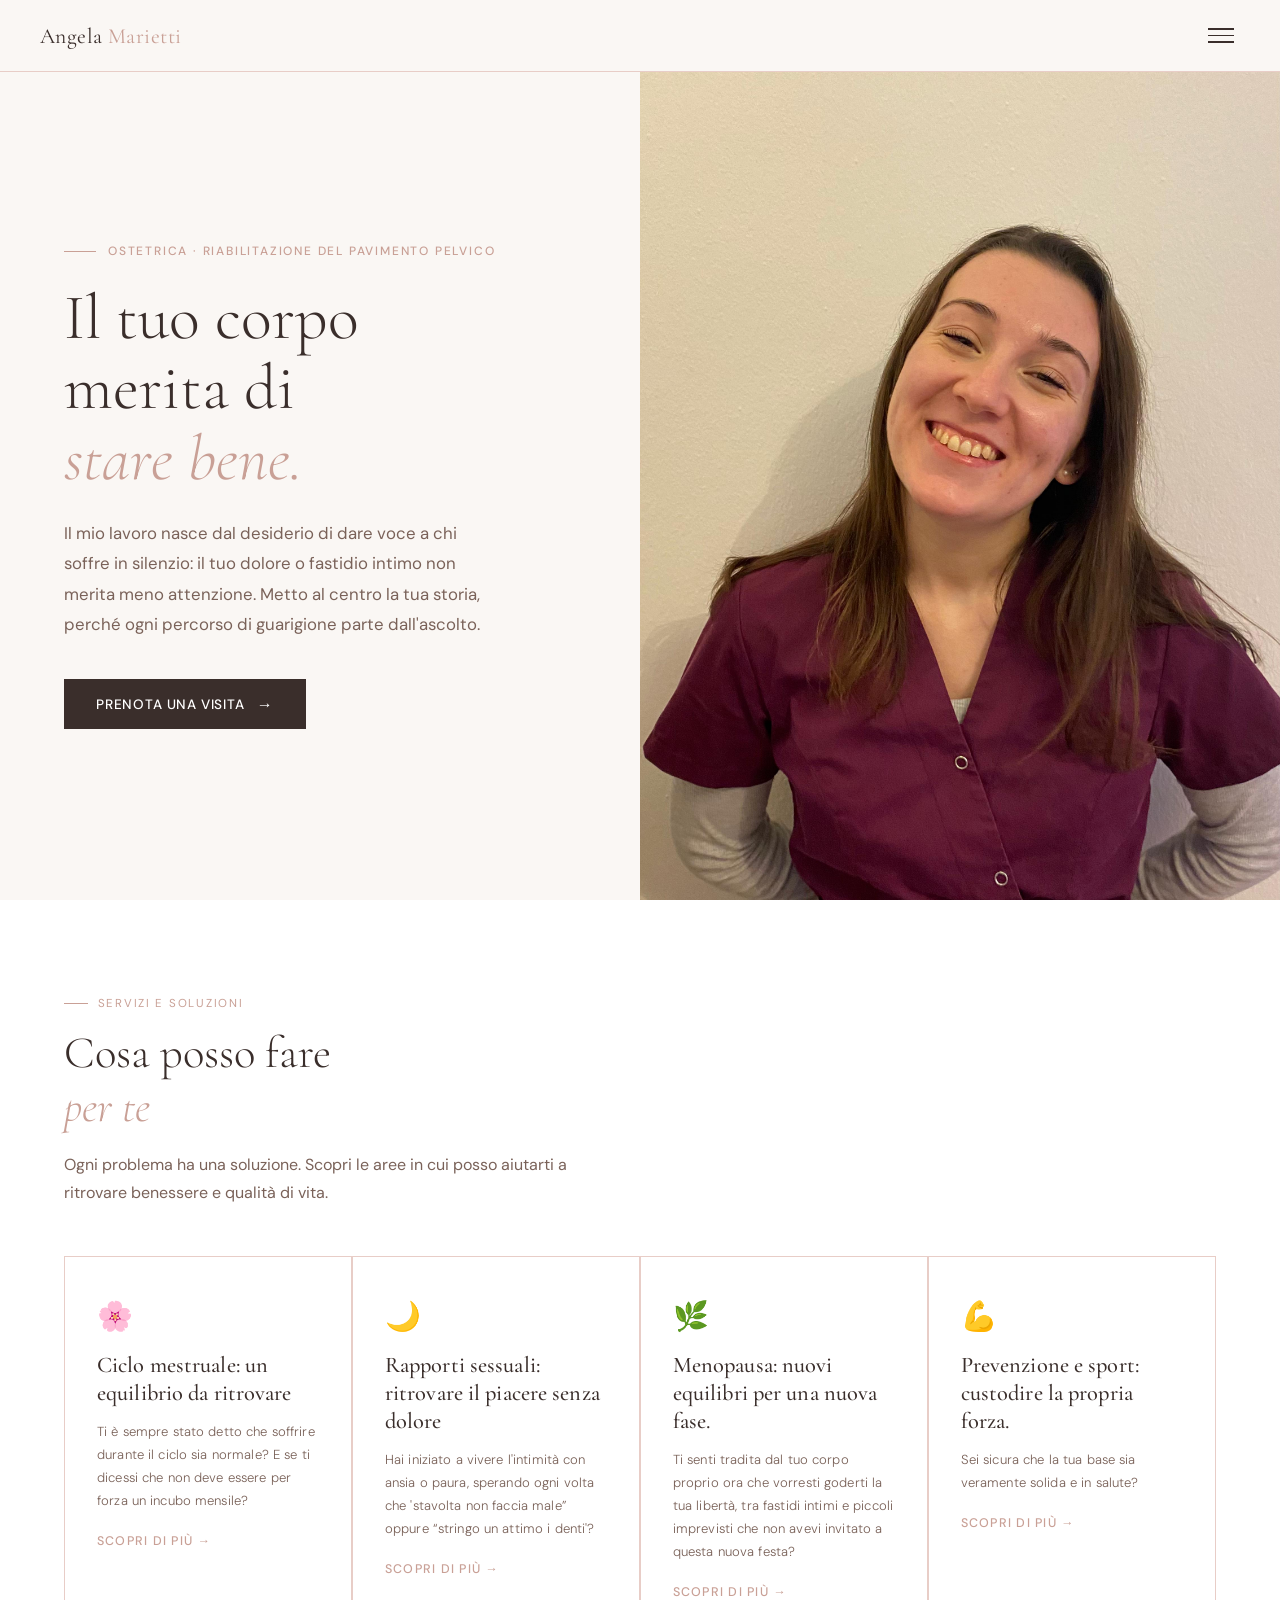
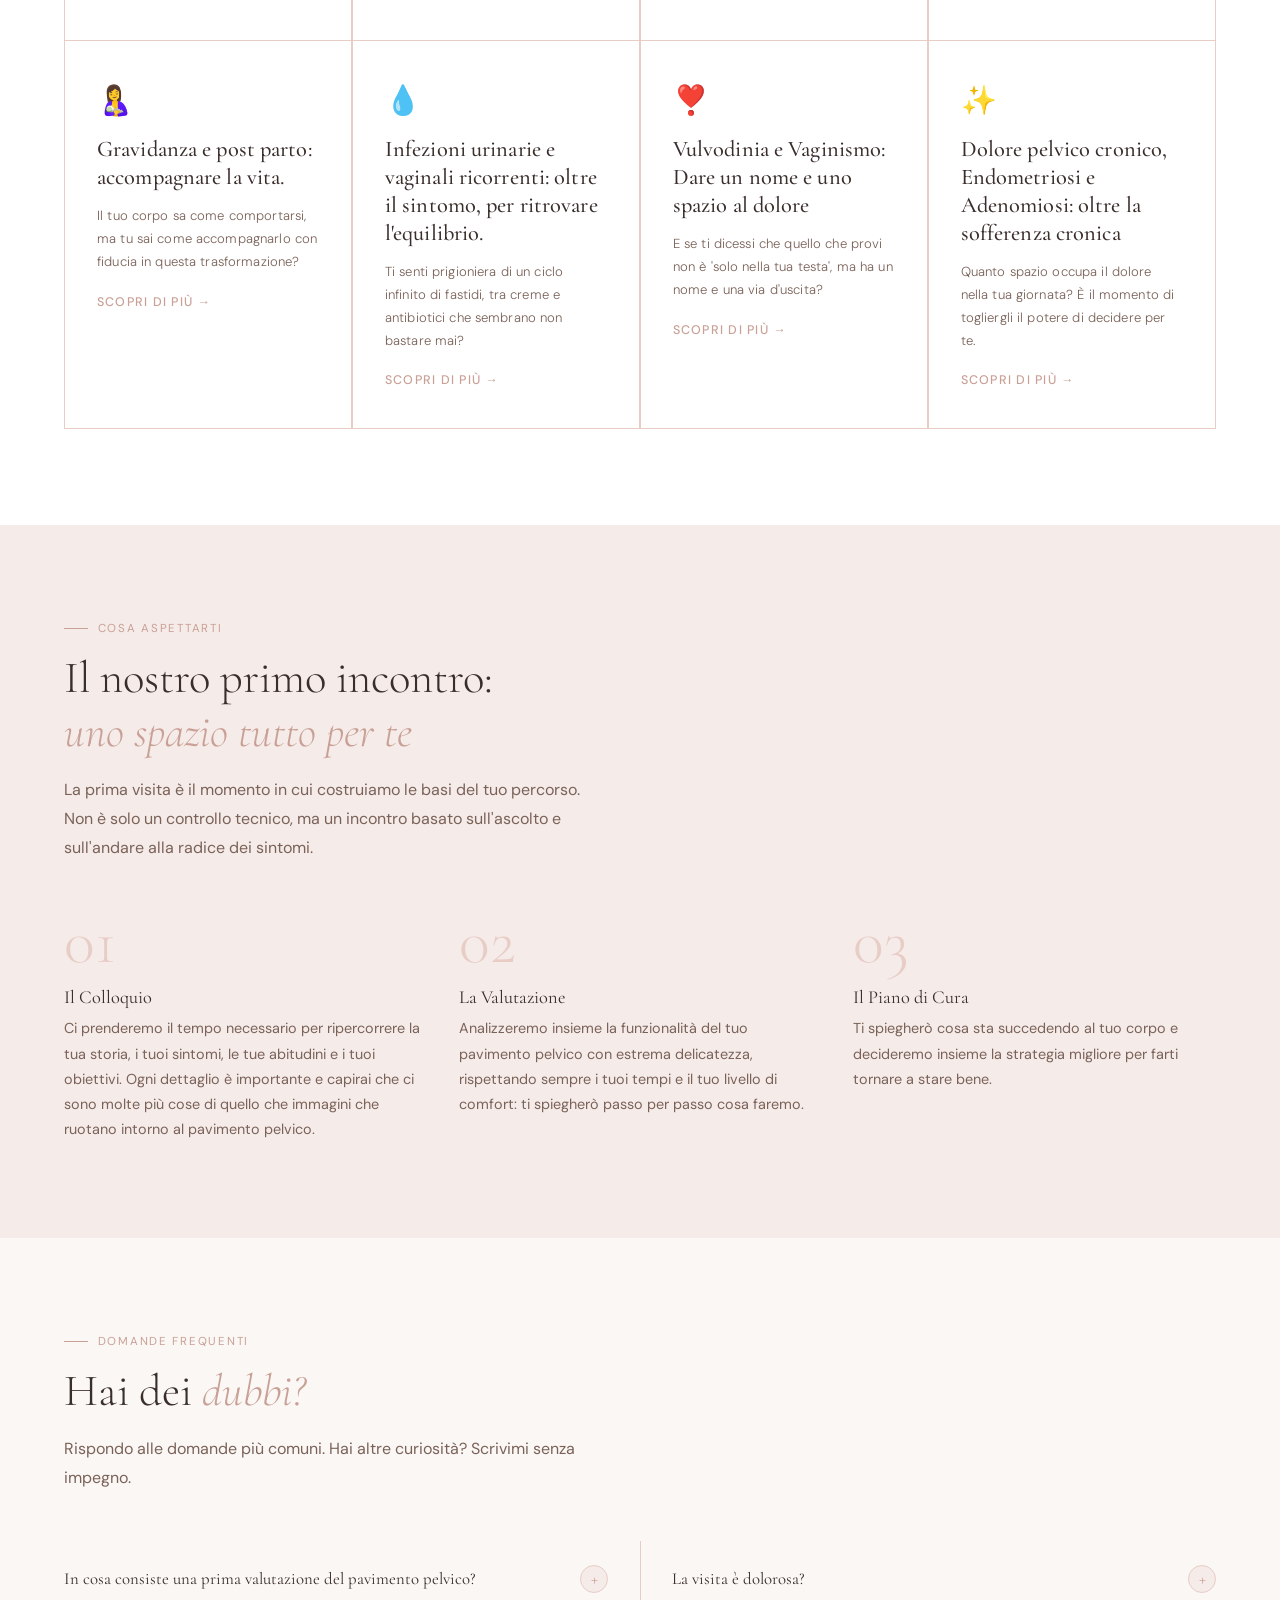
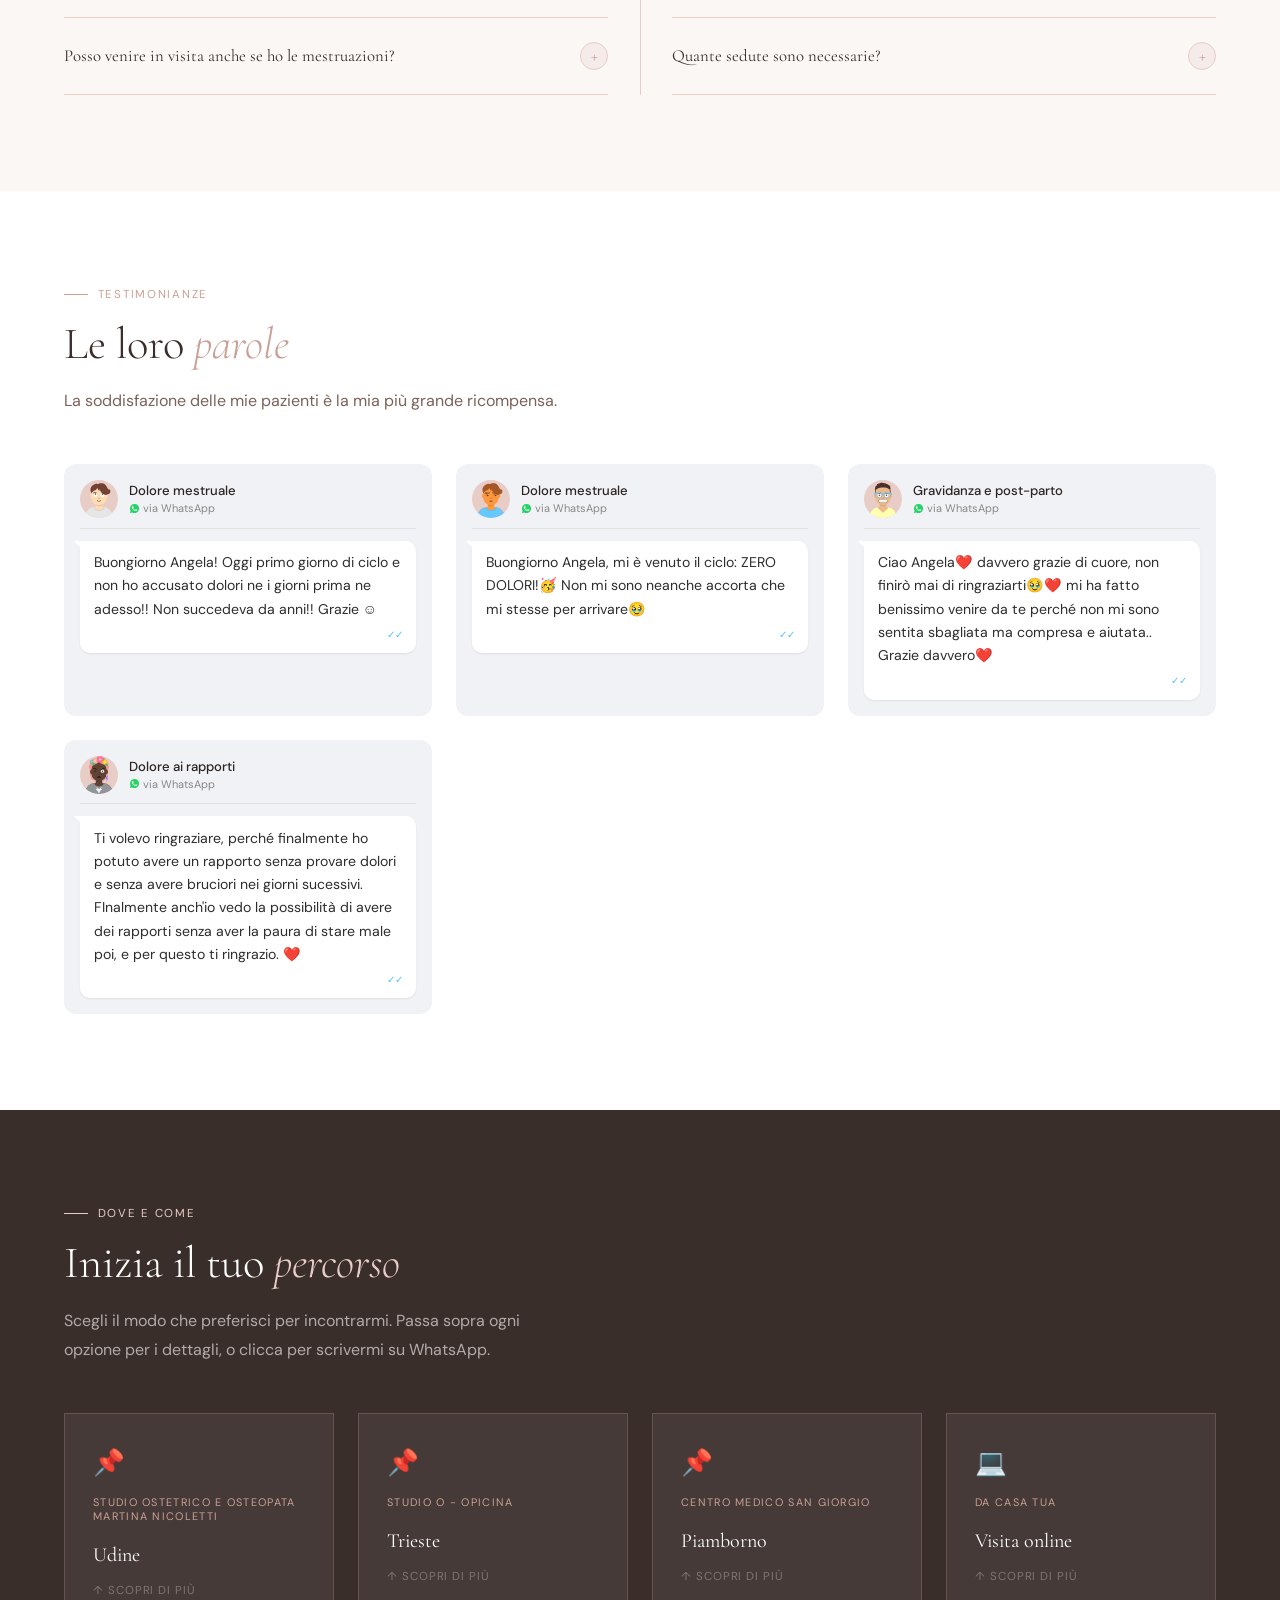
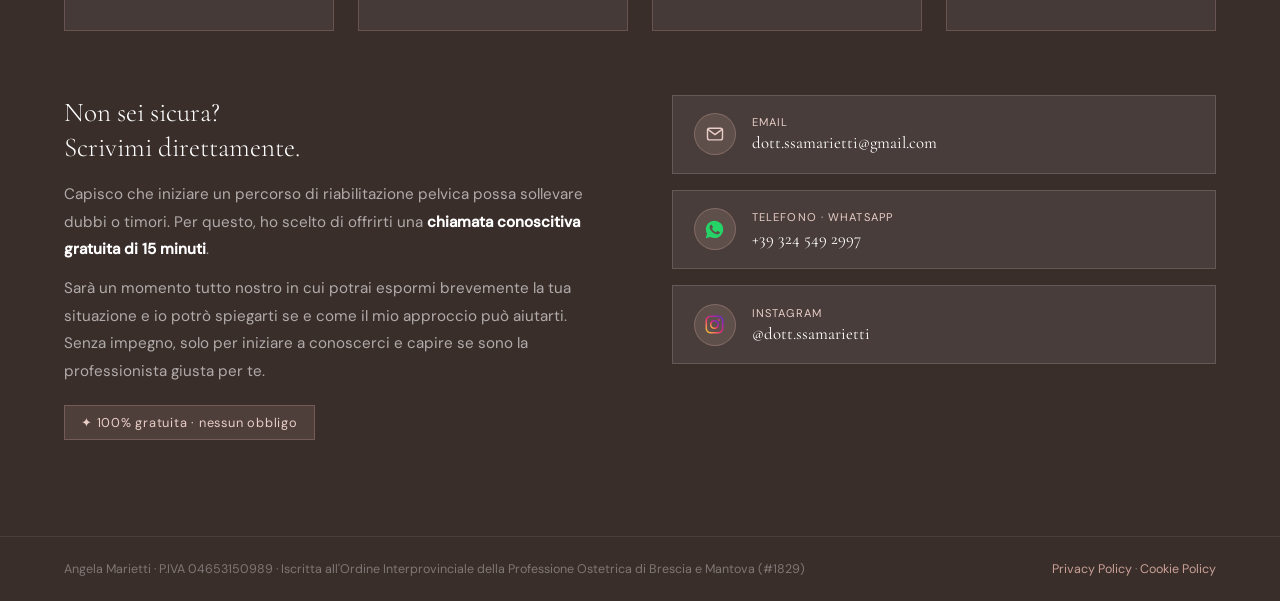
==== index.html @ c6eed2d3 "avatars da sistemare" ====
<!DOCTYPE html>
<html lang="it">
<head>
<meta charset="UTF-8">
<meta name="viewport" content="width=device-width, initial-scale=1.0">
<title>Angela Marietti – Ostetrica, Riabilitazione del Pavimento Pelvico | Udine, Trieste</title>
<meta name="description" content="Angela Marietti, ostetrica specializzata in riabilitazione del pavimento pelvico. Trattamento di dolore pelvico, vulvodinia, vaginismo, incontinenza, post-partum e menopausa. Visite a Udine, Trieste, Piamborno e online.">
<meta name="keywords" content="ostetrica, pavimento pelvico, pelvi, riabilitazione pavimento pelvico, dolore pelvico, vulvodinia, vaginismo, incontinenza urinaria, dolore rapporti sessuali, dispareunia, endometriosi, adenomiosi, cistite ricorrente, cistite, post-partum, menopausa, ostetrica Udine, ostetrica Trieste, ostetrica Piamborno, fisioterapia pelvica, dismenorrea, parto">
<meta name="author" content="Angela Marietti">
<meta property="og:title" content="Angela Marietti – Ostetrica, Riabilitazione del Pavimento Pelvico">
<meta property="og:description" content="Percorsi personalizzati di riabilitazione del pavimento pelvico per dolore pelvico, vulvodinia, vaginismo, post-partum e menopausa. Studio a Udine, Trieste, Piamborno e online.">
<meta property="og:type" content="website">
<meta property="og:locale" content="it_IT">
<style>
  @font-face {
    font-family: 'Cormorant Garamond';
    font-style: normal; font-weight: 300;
    src: url([data-uri]) format('woff2');
  }
  @font-face {
    font-family: 'Cormorant Garamond';
    font-style: normal; font-weight: 400;
    src: url([data-uri]) format('woff2');
  }
  @font-face {
    font-family: 'Cormorant Garamond';
    font-style: normal; font-weight: 500;
    src: url([data-uri]) format('woff2');
  }
  @font-face {
    font-family: 'Cormorant Garamond';
    font-style: italic; font-weight: 300;
    src: url([data-uri]) format('woff2');
  }
  @font-face {
    font-family: 'Cormorant Garamond';
    font-style: italic; font-weight: 400;
    src: url([data-uri]) format('woff2');
  }
  @font-face {
    font-family: 'DM Sans';
    font-style: normal; font-weight: 300;
    src: url([data-uri]) format('woff2');
  }
  @font-face {
    font-family: 'DM Sans';
    font-style: normal; font-weight: 400;
    src: url([data-uri]) format('woff2');
  }
  @font-face {
    font-family: 'DM Sans';
    font-style: normal; font-weight: 500;
    src: url([data-uri]) format('woff2');
  }
</style>
<style>
  :root {
    --rose: #c9a096;
    --rose-light: #f5ebe8;
    --rose-mid: #e8cdc7;
    --sage: #8a9e8c;
    --sage-light: #eef2ee;
    --cream: #faf7f4;
    --warm-dark: #3a2e2b;
    --warm-mid: #7a6259;
    --text: #2d2420;
    --text-light: #7a6259;
    --white: #ffffff;
    --serif: 'Cormorant Garamond', Georgia, serif;
    --sans: 'DM Sans', sans-serif;
    --nav-height: 72px;
  }

  *, *::before, *::after { box-sizing: border-box; margin: 0; padding: 0; }
  html { scroll-behavior: smooth; }
  body {
    font-family: var(--sans);
    font-size: 16px;
    color: var(--text);
    background: var(--cream);
    overflow-x: hidden;
  }

  /* NAV */
  nav {
    position: fixed; top: 0; left: 0; right: 0; z-index: 1000;
    height: var(--nav-height);
    background: rgba(250,247,244,0.95);
    backdrop-filter: blur(8px);
    border-bottom: 1px solid var(--rose-mid);
    display: flex; align-items: center; justify-content: space-between;
    padding: 0 2.5rem;
    transition: box-shadow 0.3s;
  }
  nav.scrolled { box-shadow: 0 2px 20px rgba(58,46,43,0.08); }
  .nav-logo {
    font-family: var(--serif);
    font-size: 1.35rem; font-weight: 400;
    color: var(--warm-dark); letter-spacing: 0.02em;
    cursor: pointer; text-decoration: none;
  }
  .nav-logo span { color: var(--rose); }

  .hamburger {
    display: flex; flex-direction: column; gap: 5px;
    cursor: pointer; padding: 6px; border: none; background: none; z-index: 1001;
  }
  .hamburger span {
    display: block; width: 26px; height: 1.5px;
    background: var(--warm-dark);
    transition: all 0.35s cubic-bezier(0.4,0,0.2,1);
    transform-origin: center;
  }
  .hamburger.open span:nth-child(1) { transform: translateY(6.5px) rotate(45deg); }
  .hamburger.open span:nth-child(2) { opacity: 0; transform: scaleX(0); }
  .hamburger.open span:nth-child(3) { transform: translateY(-6.5px) rotate(-45deg); }

  .menu-overlay {
    position: fixed; inset: 0; z-index: 999;
    background: var(--cream);
    display: flex; flex-direction: column; align-items: center; justify-content: center;
    gap: 0.25rem;
    opacity: 0; pointer-events: none;
    transition: opacity 0.4s ease;
  }
  .menu-overlay.open { opacity: 1; pointer-events: all; }
  .menu-item {
    font-family: var(--serif); font-size: 2.8rem; font-weight: 300;
    color: var(--warm-dark); cursor: pointer; padding: 0.4rem 2rem;
    transition: color 0.2s; text-align: center;
    border: none; background: none; letter-spacing: 0.01em;
  }
  .menu-item:hover { color: var(--rose); }

  /* PAGES */
  .page { display: none; }
  .page.active { display: block; }

  /* HERO */
  .hero {
    min-height: 100vh;
    padding-top: var(--nav-height);
    display: grid; grid-template-columns: 1fr 1fr;
    position: relative; overflow: hidden;
  }
  .hero-left {
    display: flex; flex-direction: column; justify-content: center;
    padding: 5rem 3.5rem 5rem 4rem;
    position: relative; z-index: 2;
  }
  .hero-tag {
    font-size: 0.75rem; letter-spacing: 0.15em; text-transform: uppercase;
    color: var(--rose); font-weight: 500; margin-bottom: 1.5rem;
    display: flex; align-items: center; gap: 0.75rem;
  }
  .hero-tag::before { content:''; display:block; width:32px; height:1px; background:var(--rose); }
  .hero-title {
    font-family: var(--serif);
    font-size: clamp(3rem, 5vw, 4.5rem); font-weight: 300;
    line-height: 1.1; color: var(--warm-dark); margin-bottom: 1.5rem;
  }
  .hero-title em { font-style: italic; color: var(--rose); }
  .hero-sub {
    font-size: 1.05rem; color: var(--text-light); line-height: 1.8;
    max-width: 420px; margin-bottom: 2.5rem;
  }
  .hero-cta {
    display: inline-flex; align-items: center; gap: 0.75rem;
    background: var(--warm-dark); color: var(--white);
    font-family: var(--sans); font-size: 0.85rem; font-weight: 500;
    letter-spacing: 0.06em; text-transform: uppercase;
    padding: 0.9rem 2rem; border: none; cursor: pointer;
    transition: background 0.25s, transform 0.2s;
    text-decoration: none; width: fit-content;
  }
  .hero-cta:hover { background: var(--rose); transform: translateY(-1px); }
  .hero-cta .arrow { font-size: 1rem; transition: transform 0.2s; }
  .hero-cta:hover .arrow { transform: translateX(4px); }

  .hero-right { position: relative; overflow: hidden; background: var(--rose-light); }
  .hero-photo-placeholder {
    position: absolute; inset: 0;
    display: flex; flex-direction: column;
    align-items: center; justify-content: center;
    background: linear-gradient(160deg, var(--rose-light) 0%, var(--rose-mid) 100%);
  }
  .hero-photo-img {
    position: absolute; inset: 0;
    width: 100%; height: 100%;
    object-fit: cover; object-position: center top;
    display: block;
  }
  .hero-photo-placeholder .avatar-circle {
    width: 180px; height: 180px; border-radius: 50%;
    background: rgba(255,255,255,0.5);
    display: flex; align-items: center; justify-content: center;
    font-family: var(--serif); font-size: 4rem; color: var(--rose);
    margin-bottom: 1.5rem;
  }
  .hero-photo-placeholder p {
    font-family: var(--sans); font-size: 0.8rem;
    color: var(--warm-mid); letter-spacing: 0.06em; text-transform: uppercase;
  }
  .logo-badge {
    position: absolute; bottom: 2.5rem; left: 50%;
    transform: translateX(-50%);
    background: white; padding: 1rem 1.8rem; text-align: center;
    border: 1px solid var(--rose-mid); min-width: 200px;
    z-index: 2;
  }
  .logo-badge .logo-name {
    font-family: var(--serif); font-size: 1.3rem; color: var(--warm-dark);
    font-weight: 400; letter-spacing: 0.05em;
  }
  .logo-badge .logo-title {
    font-size: 0.72rem; letter-spacing: 0.12em; text-transform: uppercase;
    color: var(--rose); margin-top: 0.3rem;
  }

  /* SECTION SHARED */
  section { padding: 6rem 4rem; }
  .section-tag {
    font-size: 0.72rem; letter-spacing: 0.15em; text-transform: uppercase;
    color: var(--rose); margin-bottom: 1rem; display: flex; align-items: center; gap: 0.6rem;
  }
  .section-tag::before { content:''; display:block; width:24px; height:1px; background:var(--rose); }
  .section-title {
    font-family: var(--serif);
    font-size: clamp(2rem, 3.5vw, 3rem); font-weight: 300;
    color: var(--warm-dark); line-height: 1.2; margin-bottom: 1rem;
  }
  .section-title em { font-style: italic; color: var(--rose); }
  .section-sub {
    font-size: 1rem; color: var(--text-light);
    line-height: 1.8; max-width: 540px; margin-bottom: 3rem;
  }

  /* SERVIZI */
  #servizi { background: var(--white); }
  .services-grid {
    --cols: 4;
    display: grid;
    grid-template-columns: repeat(var(--cols), 1fr);
    gap: 1.5px;
    background: var(--rose-mid);
    border: 1.5px solid var(--rose-mid);
  }
  @media (max-width: 900px)  { .services-grid { --cols: 2; } }
  @media (max-width: 500px)  { .services-grid { --cols: 1; } }
  .service-card {
    background: var(--white); padding: 2.5rem 2rem;
    cursor: pointer; transition: background 0.25s;
    position: relative; overflow: hidden;
  }
  .service-card::before {
    content: ''; position: absolute; bottom: 0; left: 0; right: 0; height: 3px;
    background: var(--rose); transform: scaleX(0); transform-origin: left;
    transition: transform 0.35s ease;
  }
  .service-card:hover { background: var(--rose-light); }
  .service-card:hover::before { transform: scaleX(1); }
  .service-icon { font-size: 1.8rem; margin-bottom: 1rem; display: block; }
  .service-card h3 {
    font-family: var(--serif); font-size: 1.4rem; font-weight: 500;
    color: var(--warm-dark); margin-bottom: 0.9rem; line-height: 1.25;
    letter-spacing: 0.005em;
  }
  .service-card p {
    font-family: var(--sans); font-size: 0.82rem; font-weight: 300;
    color: var(--text-light); line-height: 1.75; letter-spacing: 0.01em;
  }
  .service-arrow {
    margin-top: 1.2rem; font-size: 0.78rem; letter-spacing: 0.1em; text-transform: uppercase;
    color: var(--rose); display: flex; align-items: center; gap: 0.4rem; font-weight: 500;
  }

  /* COSA ASPETTARTI */
  #aspettarti { background: var(--rose-light); padding: 6rem 4rem; }
  .steps-row {
    display: flex;
    flex-wrap: wrap;
    gap: 2rem;
    margin-top: 1rem;
  }
  .step-item { flex: 1 1 220px; }
  .step-num {
    font-family: var(--serif); font-size: 4rem; font-weight: 300;
    color: var(--rose-mid); line-height: 1; margin-bottom: 0.75rem; user-select: none;
  }
  .step-item h3 {
    font-family: var(--serif); font-size: 1.15rem; font-weight: 400;
    color: var(--warm-dark); margin-bottom: 0.5rem;
  }
  .step-item p { font-size: 0.9rem; color: var(--text-light); line-height: 1.75; }

  /* FAQ */
  #faq { background: var(--cream); }
  .faq-wrap {
    columns: 2;
    column-gap: 4rem;
    column-rule: 1px solid var(--rose-mid);
  }
  .faq-item {
    break-inside: avoid;
    border-bottom: 1px solid var(--rose-mid);
    padding: 1.5rem 0;
    cursor: pointer;
  }
  @media (max-width: 800px) { .faq-wrap { columns: 1; column-rule: none; } }
  .faq-q {
    display: flex; justify-content: space-between; align-items: center; gap: 1rem;
    font-family: var(--serif); font-size: 1.05rem; color: var(--warm-dark); font-weight: 400;
  }
  .faq-toggle {
    flex-shrink: 0; width: 28px; height: 28px; border-radius: 50%;
    background: var(--rose-light); border: 1px solid var(--rose-mid);
    display: flex; align-items: center; justify-content: center;
    font-size: 1.1rem; color: var(--rose); transition: all 0.25s; line-height: 1;
  }
  .faq-item.open .faq-toggle { background: var(--rose); color: white; transform: rotate(45deg); }
  .faq-a {
    font-size: 0.92rem; color: var(--text-light); line-height: 1.8;
    max-height: 0; overflow: hidden; transition: max-height 0.4s ease, padding 0.3s;
  }
  .faq-item.open .faq-a { max-height: 400px; padding-top: 1rem; }

  /* RECENSIONI */
  #recensioni { background: var(--white); }
  .reviews-grid {
    display: grid; grid-template-columns: repeat(auto-fit, minmax(280px, 1fr)); gap: 1.5rem;
  }
  .wa-card { background: #f0f2f5; border-radius: 12px; padding: 1rem; font-family: var(--sans); }
  .wa-header {
    display: flex; align-items: center; gap: 0.7rem; margin-bottom: 0.75rem;
    padding-bottom: 0.6rem; border-bottom: 1px solid rgba(0,0,0,0.07);
  }
  .wa-avatar {
    width: 38px; height: 38px; border-radius: 50%;
    flex-shrink: 0; overflow: hidden; background: var(--rose-mid);
  }
  .wa-avatar img { width: 100%; height: 100%; display: block; }
  .wa-meta { display: flex; flex-direction: column; gap: 2px; }
  .wa-topic { font-size: 0.82rem; font-weight: 500; color: #2d2420; text-transform: none; line-height: 1.2; }
  .wa-via { font-size: 0.69rem; color: #888; display: flex; align-items: center; gap: 3px; }
  .wa-bubble {
    background: white; border-radius: 0 10px 10px 10px;
    padding: 0.65rem 0.85rem; font-size: 0.88rem; color: #2d2d2d;
    line-height: 1.65; position: relative; box-shadow: 0 1px 2px rgba(0,0,0,0.08);
  }
  .wa-bubble::before {
    content: ''; position: absolute; top: 0; left: -6px; width: 0; height: 0;
    border-top: 6px solid white; border-left: 6px solid transparent;
  }
  .wa-tick { text-align: right; font-size: 0.65rem; color: #4fc3f7; margin-top: 0.3rem; letter-spacing: -0.5px; }

  /* CONTATTI */
  #contatti { background: var(--warm-dark); color: var(--white); }
  #contatti .section-tag { color: var(--rose-mid); }
  #contatti .section-tag::before { background: var(--rose-mid); }
  #contatti .section-title { color: var(--white); }
  #contatti .section-sub { color: rgba(255,255,255,0.6); max-width: 480px; }

  .location-boxes {
    display: grid; grid-template-columns: repeat(4, 1fr); gap: 1.5rem; margin-bottom: 4rem;
  }
  @media (max-width: 1100px) { .location-boxes { grid-template-columns: repeat(2, 1fr); } }
  @media (max-width: 500px)  { .location-boxes { grid-template-columns: 1fr; } }
  .location-box {
    background: rgba(255,255,255,0.06);
    border: 1px solid rgba(201,160,150,0.25);
    padding: 2rem 1.75rem;
    cursor: pointer;
    transition: background 0.4s ease, border-color 0.4s ease, transform 0.3s ease, box-shadow 0.4s ease;
    position: relative; overflow: visible;
  }
  .location-box:hover {
    background: rgba(201,160,150,0.14);
    border-color: rgba(201,160,150,0.55);
    transform: translateY(-3px);
    box-shadow: 0 12px 40px rgba(0,0,0,0.25);
    z-index: 30;
  }
  .location-box .loc-icon { font-size: 1.6rem; margin-bottom: 1rem; display: block; }
  .location-box h3 {
    font-family: var(--serif); font-size: 1.25rem; font-weight: 400;
    color: white; margin-bottom: 0.4rem;
  }
  .location-box .loc-tag {
    font-size: 0.68rem; letter-spacing: 0.12em; text-transform: uppercase;
    color: var(--rose); margin-bottom: 1.25rem;
  }
  .loc-details {
    position: absolute;
    top: 100%; left: 0; right: 0;
    background: var(--warm-dark);
    border: 1px solid rgba(201,160,150,0.55);
    border-top: none;
    overflow: hidden;
    max-height: 0;
    opacity: 0;
    padding: 0 1.75rem;
    box-shadow: 0 16px 40px rgba(0,0,0,0.35);
    transition: max-height 0.45s cubic-bezier(0.4,0,0.2,1), opacity 0.35s ease 0.05s, padding 0.3s;
  }
  .location-box:hover .loc-details {
    max-height: 260px;
    opacity: 1;
    padding: 1.25rem 1.75rem 1.5rem;
  }
  .loc-details p {
    font-size: 0.88rem; color: rgba(255,255,255,0.75); line-height: 1.75; margin-bottom: 0.4rem;
  }
  .loc-details p strong { color: var(--rose-mid); font-weight: 500; }
  .loc-hover-hint {
    font-size: 0.72rem; letter-spacing: 0.08em; text-transform: uppercase;
    color: rgba(255,255,255,0.3); margin-top: 1rem;
    display: flex; align-items: center; gap: 0.4rem;
    transition: opacity 0.3s ease;
  }
  .location-box:hover .loc-hover-hint { opacity: 0; pointer-events: none; }

  .call-booking { display: grid; grid-template-columns: 1fr 1fr; gap: 4rem; align-items: start; }
  .call-intro h3 {
    font-family: var(--serif); font-size: 1.7rem; font-weight: 300;
    color: white; margin-bottom: 1rem; line-height: 1.3;
  }
  .call-intro p { font-size: 0.95rem; color: rgba(255,255,255,0.6); line-height: 1.8; margin-bottom: 0.75rem; }
  .call-intro .call-highlight {
    display: inline-block; background: rgba(201,160,150,0.15); border: 1px solid rgba(201,160,150,0.3);
    padding: 0.5rem 1rem; font-size: 0.8rem; color: var(--rose-mid);
    letter-spacing: 0.06em; margin-top: 0.5rem;
  }
  .direct-contacts { display: flex; flex-direction: column; gap: 1rem; }
  .direct-contact-item {
    display: flex; align-items: center; gap: 1rem;
    background: rgba(255,255,255,0.07); border: 1px solid rgba(255,255,255,0.15);
    padding: 1.1rem 1.3rem; text-decoration: none; color: white;
    transition: border-color 0.25s, background 0.25s, transform 0.2s;
  }
  .direct-contact-item:hover {
    border-color: var(--rose); background: rgba(201,160,150,0.12); transform: translateY(-2px);
  }
  .dc-icon {
    flex-shrink: 0; width: 42px; height: 42px; border-radius: 50%;
    background: rgba(201,160,150,0.18); border: 1px solid rgba(201,160,150,0.35);
    display: flex; align-items: center; justify-content: center; font-size: 1.15rem;
  }
  .dc-label {
    font-size: 0.7rem; letter-spacing: 0.1em; text-transform: uppercase;
    color: var(--rose-mid); margin-bottom: 0.2rem;
  }
  .dc-value { font-family: var(--serif); font-size: 1.05rem; color: white; font-weight: 400; }

  footer {
    background: var(--warm-dark); border-top: 1px solid rgba(255,255,255,0.08);
    padding: 1.5rem 4rem; display: flex; align-items: center; justify-content: space-between;
    flex-wrap: wrap; gap: 1rem;
  }
  footer p { font-size: 0.78rem; color: rgba(255,255,255,0.35); }
  footer a { color: var(--rose); text-decoration: none; }

  .chi-sono-hero {
    padding-top: calc(var(--nav-height) + 4rem);
    padding-bottom: 4rem;
    padding-left: 4rem;
    padding-right: 4rem;
    display: grid;
    grid-template-columns: 2fr 1.5fr;
    gap: 5rem;
    align-items: center;
    min-height: 80vh;
  }
  .chi-left .overline {
    font-size: 0.72rem; letter-spacing: 0.15em; text-transform: uppercase;
    color: var(--rose); margin-bottom: 1rem; display: flex; align-items: center; gap: 0.6rem;
  }
  .chi-left .overline::before { content:''; display:block; width:24px; height:1px; background:var(--rose); }
  .chi-left h1 {
    font-family: var(--serif); font-size: clamp(2.4rem, 4vw, 3.5rem);
    font-weight: 300; color: var(--warm-dark); line-height: 1.15; margin-bottom: 1.5rem;
  }
  .chi-left h1 em { font-style: italic; color: var(--rose); }
  .chi-left p { font-size: 0.98rem; color: var(--text-light); line-height: 1.85; margin-bottom: 1rem; }
  .chi-photo {
    background: var(--rose-light); min-height: 500px;
    display: flex; align-items: center; justify-content: center;
    flex-direction: column; gap: 1rem; border: 1px solid var(--rose-mid);
    position: relative; overflow: hidden;
  }
  .chi-photo-img {
    position: absolute; inset: 0;
    width: 100%; height: 100%;
    object-fit: cover; object-position: center top;
    display: block;
  }
  .chi-photo .avatar-lg {
    width: 140px; height: 140px; border-radius: 50%;
    background: var(--rose-mid);
    display: flex; align-items: center; justify-content: center;
    font-family: var(--serif); font-size: 3rem; color: white;
  }
  .chi-photo p { font-size: 0.78rem; color: var(--text-light); letter-spacing: 0.1em; text-transform: uppercase; }
  .credentials { display: flex; flex-wrap: wrap; gap: 0.75rem; margin-top: 2rem; }
  .cred-pill {
    background: var(--rose-light); border: 1px solid var(--rose-mid);
    padding: 0.4rem 1rem; font-size: 0.8rem; color: var(--warm-mid); letter-spacing: 0.04em;
  }
  .chi-bio-section {
    background: var(--sage-light); padding: 5rem 4rem;
    display: grid; grid-template-columns: 1fr 1fr; gap: 4rem;
  }
  .chi-bio-section h2 {
    font-family: var(--serif); font-size: 1.8rem; font-weight: 300;
    color: var(--warm-dark); margin-bottom: 1.25rem;
  }
  .chi-bio-section p { font-size: 0.95rem; color: var(--text-light); line-height: 1.85; }
  .values-list { list-style: none; margin-top: 0.5rem; }
  .values-list li {
    padding: 0.6rem 0; border-bottom: 1px solid rgba(138,158,140,0.3);
    font-size: 0.92rem; color: var(--text); display: flex; align-items: center; gap: 0.75rem;
  }
  .values-list li::before { content: '✦'; font-size: 0.6rem; color: var(--sage); }

  /* SERVICE DETAIL */
  .service-detail {
    padding-top: calc(var(--nav-height) + 3rem);
    padding-left: 4rem; padding-right: 4rem; padding-bottom: 5rem;
  }
  .back-btn {
    display: inline-flex; align-items: center; gap: 0.5rem;
    font-size: 0.82rem; letter-spacing: 0.08em; text-transform: uppercase;
    color: var(--rose); background: none; border: none; cursor: pointer;
    margin-bottom: 3rem; transition: gap 0.2s;
  }
  .back-btn:hover { gap: 0.75rem; }
  .service-detail-inner { display: grid; grid-template-columns: 2.2fr 1fr; gap: 4rem; width: 100%; }
  .service-detail h1 {
    font-family: var(--serif); font-size: clamp(2rem, 4vw, 3rem);
    font-weight: 300; color: var(--warm-dark); line-height: 1.2; margin-bottom: 1rem;
  }
  .service-detail .lead {
    font-size: 1.05rem; color: var(--rose); font-family: var(--serif);
    font-style: italic; margin-bottom: 1.5rem; line-height: 1.6;
  }
  .service-detail p { font-size: 0.95rem; color: var(--text-light); line-height: 1.85; margin-bottom: 1rem; }
  .service-detail h3 {
    font-family: var(--serif); font-size: 1.25rem; font-weight: 400;
    color: var(--warm-dark); margin: 1.75rem 0 0.75rem;
  }
  .symptom-list { list-style: none; margin: 0.5rem 0 1.5rem; }
  .symptom-list li {
    padding: 0.5rem 0; font-size: 0.9rem; color: var(--text);
    border-bottom: 1px solid var(--rose-light);
    display: flex; align-items: center; gap: 0.6rem;
  }
  .symptom-list li::before { content: '○'; color: var(--rose); font-size: 0.7rem; }
  .service-sidebar { position: sticky; top: calc(var(--nav-height) + 2rem); height: fit-content; }
  .sidebar-cta {
    background: var(--rose-light); border: 1px solid var(--rose-mid); padding: 2rem; margin-bottom: 1.5rem;
  }
  .sidebar-cta h3 {
    font-family: var(--serif); font-size: 1.3rem; color: var(--warm-dark);
    margin-bottom: 0.75rem; font-weight: 400;
  }
  .sidebar-cta p { font-size: 0.88rem; color: var(--text-light); line-height: 1.7; margin-bottom: 1.25rem; }
  .btn-contact {
    display: block; background: var(--warm-dark); color: white;
    font-size: 0.82rem; letter-spacing: 0.08em; text-transform: uppercase;
    padding: 0.85rem 1.5rem; border: none; cursor: pointer; width: 100%;
    text-align: center; transition: background 0.2s;
  }
  .btn-contact:hover { background: var(--rose); }

  /* SERVIZI PAGE */
  .servizi-page {
    padding-top: calc(var(--nav-height) + 4rem);
    padding-left: 4rem; padding-right: 4rem; padding-bottom: 5rem;
  }
  .servizi-page h1 {
    font-family: var(--serif); font-size: clamp(2.5rem, 4vw, 3.5rem);
    font-weight: 300; color: var(--warm-dark); line-height: 1.15; margin-bottom: 0.75rem;
  }
  .servizi-page h1 em { font-style: italic; color: var(--rose); }
  .servizi-page > p {
    font-size: 1rem; color: var(--text-light); line-height: 1.8; max-width: 560px; margin-bottom: 3rem;
  }

  /* POLICY PAGES */
  .policy-page {
    padding-top: calc(var(--nav-height) + 4rem);
    padding-left: 4rem; padding-right: 4rem; padding-bottom: 5rem;
  }
  .policy-columns {
    columns: 2;
    column-gap: 4rem;
    column-rule: 1px solid var(--rose-mid);
    margin-top: 1rem;
  }
  .policy-block { break-inside: avoid; margin-bottom: 0.5rem; }
  .policy-page h1 {
    font-family: var(--serif); font-size: clamp(2.2rem, 4vw, 3rem);
    font-weight: 300; color: var(--warm-dark); margin-bottom: 0.5rem; line-height: 1.15;
  }
  .policy-page .updated {
    font-size: 0.8rem; color: var(--text-light); margin-bottom: 2.5rem; letter-spacing: 0.03em;
  }
  .policy-page h2 {
    font-family: var(--serif); font-size: 1.5rem; font-weight: 400;
    color: var(--warm-dark); margin: 2.5rem 0 1rem;
  }
  .policy-page h3 {
    font-family: var(--serif); font-size: 1.15rem; font-weight: 500;
    color: var(--warm-dark); margin: 1.5rem 0 0.6rem;
  }
  .policy-page p {
    font-size: 0.92rem; color: var(--text-light); line-height: 1.85; margin-bottom: 1rem;
  }
  .policy-page ul { margin: 0.5rem 0 1.25rem 1.25rem; }
  .policy-page li {
    font-size: 0.92rem; color: var(--text-light); line-height: 1.8; margin-bottom: 0.5rem;
  }
  .policy-page strong { color: var(--warm-dark); font-weight: 500; }
  .policy-page a { color: var(--rose); }
  .policy-page .callout {
    background: var(--rose-light); border: 1px solid var(--rose-mid);
    padding: 1.25rem 1.5rem; margin: 1.5rem 0; font-size: 0.88rem; color: var(--warm-mid); line-height: 1.7;
  }

  /* FADE IN */
  .fade-in { opacity: 0; transform: translateY(20px); animation: fadeUp 0.7s ease forwards; }
  @keyframes fadeUp { to { opacity:1; transform:none; } }
  .delay-1 { animation-delay: 0.1s; }
  .delay-2 { animation-delay: 0.2s; }
  .delay-3 { animation-delay: 0.3s; }
  .delay-4 { animation-delay: 0.4s; }

  @media (max-width: 1024px) and (min-width: 769px) {
    .faq-wrap { columns: 1; column-rule: none; }
    .policy-columns { columns: 1; column-rule: none; }
  }
  @media (max-width: 768px) {
    .hero { grid-template-columns: 1fr; }
    .hero-right { min-height: 350px; }
    section { padding: 4rem 1.5rem; }
    #aspettarti { padding: 4rem 1.5rem; }
    #faq { padding: 4rem 1.5rem; }
    nav { padding: 0 1.5rem; }
    .chi-sono-hero, .chi-bio-section, .call-booking { grid-template-columns: 1fr; gap: 2rem; }
    .location-boxes { grid-template-columns: 1fr; }
    .service-detail { padding-left: 1.5rem; padding-right: 1.5rem; }
    .service-detail-inner { grid-template-columns: 1fr; }
    .servizi-page { padding-left: 1.5rem; padding-right: 1.5rem; }
    .policy-page { padding-left: 1.5rem; padding-right: 1.5rem; }
    .policy-columns { columns: 1; column-rule: none; }
    .hero-left { padding: 3rem 1.5rem; }
    footer { padding: 1.5rem; }
  }
</style>
</head>
<body>

<!-- NAV -->
<nav id="mainNav">
  <a class="nav-logo" onclick="showPage('home')" href="#">Angela <span>Marietti</span></a>
  <button class="hamburger" id="hamburger" aria-label="Menu" onclick="toggleMenu()">
    <span></span><span></span><span></span>
  </button>
</nav>

<div class="menu-overlay" id="menuOverlay">
  <button class="menu-item fade-in" onclick="showPage('home'); toggleMenu()">Home</button>
  <button class="menu-item fade-in delay-1" onclick="showPage('chi-sono'); toggleMenu()">Chi sono</button>
  <button class="menu-item fade-in delay-2" onclick="goHomeSection('#servizi'); toggleMenu()">Servizi &amp; soluzioni</button>
  <button class="menu-item fade-in delay-3" onclick="goHomeSection('#aspettarti'); toggleMenu()">Cosa aspettarti</button>
  <button class="menu-item fade-in delay-3" onclick="goHomeSection('#faq'); toggleMenu()">FAQ</button>
  <button class="menu-item fade-in delay-3" onclick="goHomeSection('#recensioni'); toggleMenu()">Recensioni</button>
  <button class="menu-item fade-in delay-3" onclick="goHomeSection('#contatti'); toggleMenu()">Contatti</button>
  <button class="menu-item fade-in delay-4" onclick="openRisorse(); toggleMenu()">Risorse gratuite ↗</button>
</div>

<!-- HOME PAGE -->
<div class="page active" id="page-home">

  <!-- HERO -->
  <div class="hero">
    <div class="hero-left fade-in">
      <div class="hero-tag">Ostetrica · Riabilitazione del Pavimento Pelvico</div>
      <h1 class="hero-title">Il tuo corpo<br>merita di<br><em>stare bene.</em></h1>
      <p class="hero-sub">
        Il mio lavoro nasce dal desiderio di dare voce a chi soffre in silenzio: il tuo dolore o fastidio intimo non merita meno attenzione. Metto al centro la tua storia, perché ogni percorso di guarigione parte dall'ascolto. 
      </p>
      <button class="hero-cta" onclick="goHomeSection('#contatti')">
        Prenota una visita <span class="arrow">→</span>
      </button>
    </div>

    <div class="hero-right">
      <img
        class="hero-photo-img"
        src="angela.jpg"
        alt="Angela Marietti"
        style="object-fit: cover; object-position: center center;"
      >
    </div>
  </div>

  <!-- SERVIZI -->
  <section id="servizi">
    <div class="section-tag">Servizi e soluzioni</div>
    <h2 class="section-title">Cosa posso fare<br><em>per te</em></h2>
    <p class="section-sub">Ogni problema ha una soluzione. Scopri le aree in cui posso aiutarti a ritrovare benessere e qualità di vita.</p>
    <div class="services-grid" id="homeServicesGrid"></div>
  </section>

  <!-- COSA ASPETTARTI -->
  <section id="aspettarti">
    <div class="section-tag">Cosa aspettarti</div>
    <h2 class="section-title">Il nostro primo incontro:<br><em>uno spazio tutto per te</em></h2>
    <p class="section-sub">La prima visita è il momento in cui costruiamo le basi del tuo percorso. Non è solo un controllo tecnico, ma un incontro basato sull'ascolto e sull'andare alla radice dei sintomi.</p>
    <div class="steps-row">
      <div class="step-item fade-in">
        <div class="step-num">01</div>
        <h3>Il Colloquio</h3>
        <p>Ci prenderemo il tempo necessario per ripercorrere la tua storia, i tuoi sintomi, le tue abitudini e i tuoi obiettivi. Ogni dettaglio è importante e capirai che ci sono molte più cose di quello che immagini che ruotano intorno al pavimento pelvico.</p>
      </div>
      <div class="step-item fade-in delay-1">
        <div class="step-num">02</div>
        <h3>La Valutazione</h3>
        <p>Analizzeremo insieme la funzionalità del tuo pavimento pelvico con estrema delicatezza, rispettando sempre i tuoi tempi e il tuo livello di comfort: ti spiegherò passo per passo cosa faremo. </p>
      </div>
      <div class="step-item fade-in delay-2">
        <div class="step-num">03</div>
        <h3>Il Piano di Cura</h3>
        <p>Ti spiegherò cosa sta succedendo al tuo corpo e decideremo insieme la strategia migliore per farti tornare a stare bene.</p>
      </div>
    </div>
  </section>

  <!-- FAQ -->
  <section id="faq">
    <div class="section-tag">Domande frequenti</div>
    <h2 class="section-title">Hai dei <em>dubbi?</em></h2>
    <p class="section-sub">Rispondo alle domande più comuni. Hai altre curiosità? Scrivimi senza impegno.</p>
    <div class="faq-wrap" id="faqList"></div>
  </section>

  <!-- RECENSIONI -->
  <section id="recensioni">
    <div class="section-tag">Testimonianze</div>
    <h2 class="section-title">Le loro <em>parole</em></h2>
    <p class="section-sub">La soddisfazione delle mie pazienti è la mia più grande ricompensa.</p>
    <div class="reviews-grid" id="reviewsGrid"></div>
  </section>

  <!-- CONTATTI -->
  <section id="contatti">
    <div class="section-tag">Dove e come</div>
    <h2 class="section-title" style="color:white">Inizia il tuo <em style="color:var(--rose-mid)">percorso</em></h2>
    <p class="section-sub">Scegli il modo che preferisci per incontrarmi. Passa sopra ogni opzione per i dettagli, o clicca per scrivermi su WhatsApp.</p>

    <div class="location-boxes">
      <div class="location-box" onclick="contactWhatsApp('Udine')">
        <span class="loc-icon">📌</span>
        <div class="loc-tag">studio ostetrico e osteopata Martina Nicoletti</div>
        <h3>Udine</h3>
        <div class="loc-details">
          <p><strong>Indirizzo:</strong> viale Giuseppe Tullio 13, 33100, Udine (UD)</p>
          <p><strong>Orari:</strong> su appuntamento</p>
          <p><strong>Contatto diretto:</strong> +39 324 549 2997</p>
        </div>
        <div class="loc-hover-hint">↑ Scopri di più</div>
      </div>
      <div class="location-box" onclick="contactWhatsApp('Trieste')">
        <span class="loc-icon">📌</span>
        <div class="loc-tag">studio O - Opicina</div>
        <h3>Trieste</h3>
        <div class="loc-details">
          <p><strong>Indirizzo:</strong> strada per Vienna 41, 34151, Opicina (TS)</p>
          <p><strong>Orari:</strong> su appuntamento</p>
          <p><strong>Contatto diretto:</strong> +39 324 549 2997</p>
        </div>
        <div class="loc-hover-hint">↑ Scopri di più</div>
      </div>
      <div class="location-box" onclick="contactWhatsApp('Pianborno')">
        <span class="loc-icon">📌</span>
        <div class="loc-tag">centro medico San Giorgio</div>
        <h3>Piamborno</h3>
        <div class="loc-details">
          <p><strong>Indirizzo:</strong> via Nazionale 17, 25052, Piamborno (BS)</p>
          <p><strong>Orari:</strong> su appuntamento</p>
          <p><strong>Contatto diretto:</strong> +39 324 549 2997</p>
        </div>
        <div class="loc-hover-hint">↑ Scopri di più</div>
      </div>
      <div class="location-box" onclick="contactWhatsApp('Online')">
        <span class="loc-icon">💻</span>
        <div class="loc-tag">Da casa tua</div>
        <h3>Visita online</h3>
        <div class="loc-details">
          <p><strong>Piattaforma:</strong> Google Meet</p>
          <p><strong>Contatto diretto:</strong> +39 324 549 2997</p>
        </div>
        <div class="loc-hover-hint">↑ Scopri di più</div>
      </div>
    </div>

    <div class="call-booking">
      <div class="call-intro">
        <h3>Non sei sicura?<br>Scrivimi direttamente.</h3>
        <p>Capisco che iniziare un percorso di riabilitazione pelvica possa sollevare dubbi o timori. Per questo, ho scelto di offrirti una <strong style="color:white">chiamata conoscitiva gratuita di 15 minuti</strong>.</p>
        <p>Sarà un momento tutto nostro in cui potrai espormi brevemente la tua situazione e io potrò spiegarti se e come il mio approccio può aiutarti. Senza impegno, solo per iniziare a conoscerci e capire se sono la professionista giusta per te.</p>
        <span class="call-highlight">✦ 100% gratuita · nessun obbligo</span>
      </div>
      <div class="direct-contacts">
        <a class="direct-contact-item" href="mailto:dott.ssamarietti@gmail.com">
          <span class="dc-icon">
            <svg viewBox="0 0 24 24" width="20" height="20" fill="none" stroke="#e8cdc7" stroke-width="1.7" stroke-linecap="round" stroke-linejoin="round">
              <rect x="3" y="5" width="18" height="14" rx="2.2"/>
              <path d="M3.5 6.5l8.5 6.2 8.5-6.2"/>
            </svg>
          </span>
          <div>
            <div class="dc-label">Email</div>
            <div class="dc-value">dott.ssamarietti@gmail.com</div>
          </div>
        </a>
        <a class="direct-contact-item" href="https://wa.me/393245492997" target="_blank" rel="noopener">
          <span class="dc-icon">
            <svg viewBox="0 0 24 24" width="21" height="21" fill="#25D366">
              <path d="M12.04 2c-5.46 0-9.91 4.45-9.91 9.91 0 1.75.46 3.45 1.32 4.95L2 22l5.25-1.38c1.45.79 3.08 1.21 4.79 1.21h.01c5.46 0 9.91-4.45 9.91-9.91 0-2.65-1.03-5.14-2.9-7.01A9.82 9.82 0 0 0 12.04 2zm5.83 14.07c-.25.7-1.45 1.36-2 1.45-.5.08-1.13.11-1.82-.11-.42-.13-.96-.31-1.65-.61-2.9-1.25-4.79-4.17-4.93-4.36-.14-.19-1.17-1.56-1.17-2.98 0-1.42.74-2.11 1-2.4.26-.29.57-.36.76-.36h.55c.18 0 .41-.01.6.46.24.59.81 2.01.88 2.16.07.15.12.32.02.52-.09.2-.16.32-.31.5-.15.18-.32.4-.45.54-.15.16-.3.33-.13.62.17.29.77 1.27 1.66 2.06 1.14 1.02 2.1 1.34 2.4 1.49.3.15.48.13.65-.05.18-.18.74-.86.94-1.16.2-.3.41-.25.68-.15.27.1 1.71.81 2 .96.29.15.49.22.56.34.08.13.08.74-.17 1.44z"/>
            </svg>
          </span>
          <div>
            <div class="dc-label">Telefono · WhatsApp</div>
            <div class="dc-value">+39 324 549 2997</div>
          </div>
        </a>
        <a class="direct-contact-item" href="https://instagram.com/dott.ssamarietti" target="_blank" rel="noopener">
          <span class="dc-icon">
            <svg viewBox="0 0 24 24" width="21" height="21" fill="none">
              <defs>
                <linearGradient id="igGrad" x1="0%" y1="100%" x2="100%" y2="0%">
                  <stop offset="0%" stop-color="#f9ce34"/>
                  <stop offset="45%" stop-color="#ee2a7b"/>
                  <stop offset="100%" stop-color="#6228d7"/>
                </linearGradient>
              </defs>
              <rect x="2.6" y="2.6" width="18.8" height="18.8" rx="5.2" stroke="url(#igGrad)" stroke-width="1.8"/>
              <circle cx="12" cy="12" r="4.3" stroke="url(#igGrad)" stroke-width="1.8"/>
              <circle cx="17.3" cy="6.7" r="1.15" fill="url(#igGrad)"/>
            </svg>
          </span>
          <div>
            <div class="dc-label">Instagram</div>
            <div class="dc-value">@dott.ssamarietti</div>
          </div>
        </a>
      </div>
    </div>
  </section>

  <footer>
    <p>Angela Marietti · P.IVA 04653150989 · Iscritta all'Ordine Interprovinciale della Professione Ostetrica di Brescia e Mantova (#1829)</p>
    <p><a href="#" onclick="showPage('privacy'); return false;" style="color:var(--rose); text-decoration:none;">Privacy Policy</a> · <a href="#" onclick="showPage('cookie'); return false;" style="color:var(--rose); text-decoration:none;">Cookie Policy</a></p>
  </footer>

</div>

<!-- CHI SONO PAGE -->
<div class="page" id="page-chi-sono">
  <div class="chi-sono-hero">
    <div class="chi-left fade-in">
      <div class="overline">Chi Sono</div>
      <h1>La tua pelvi custodisce una storia.<br><em>Impariamo ad ascoltarlo insieme.</em></h1>
      <p>Angela Marietti, ostetrica specializzata in riabilitazione del pavimento pelvico femminile, con particolare attenzione a tutte le problematiche di dolore. Ricevo in studio a Udine (UD), a Trieste (TS) e a Piamborno (BS), ma anche online ovunque tu ti trova. Nella mia pratica, ho imparato che il pavimento pelvico non è solo un insieme di muscoli, ma il centro vitale della salute femminile. Spesso custodisce storie, emozioni e cambiamenti profondi che meritano di essere accolti con delicatezza.</p>
      <p>Se tu lo vorrai, ti accompagnerò a riscoprire questa parte fondamentale del tuo corpo, fornendoti gli strumenti per sentirti di nuovo a tuo agio, sicura e in armonia con te stessa. In questo spazio, la tua salute non è un numero o una diagnosi, ma un percorso condiviso fatto di empatia, competenza e rispetto profondo.</p>
      <p>Credo che la salute e il benessere della donna richiedano un'attenzione costante. Per questo, giorno dopo giorno, continuo a formarmi nella gestione del dolore mestruale o durante i rapporti. Accompagno le donne durante la gravidanza e nel post-parto, mi occupo della prevenzione e del trattamento delle infezioni vaginali e urinarie ricorrenti, della transizione verso la menopausa e delle sfide che possono riguardare la sfera sessuale</p>
      <div class="credentials">
        <span class="cred-pill">Laurea in Ostetricia - Università degli Studi di Trieste</span>
        <span class="cred-pill">Corso in “Elementi di Sessuologia e Salute Sessuale” - AISPA</span>
        <span class="cred-pill">Specializzazione in Riabilitazione del Pavimento Pelvico - Formazione Teorica e Pratica</span>
        <span class="cred-pill">Master in “il Benessere Globale: Medicina Alternativa come Supporto alla Medicina Tradizionale”</span>
        <span class="cred-pill">Aggiornamento Continuo sulle Evidenze Scientifiche</span>
      </div>
    </div>
    <div class="chi-photo fade-in delay-2">
      <img class="chi-photo-img" src="angela2.jpeg" alt="Angela Marietti" style="object-fit: cover; object-position: center center;">
    </div>
  </div>
  <div class="chi-bio-section">
    <div>
      <h2>Il mio approccio</h2>
      <p>La riabilitazione del pavimento pelvico non riguarda solo il corpo fisico: tocca la femminilità, la sessualità, la maternità, la vita quotidiana. Per questo offro uno spazio dove ogni domanda è benvenuta e ogni emozione è legittima.</p>
      <p style="margin-top:1rem">Il mio obiettivo non è solo trattare un sintomo, ma prendermi cura della persona nella sua interezza. Mi prendo il tempo necessario per conoscere la tua storia, i tuoi ritmi e le tue necessità, senza fretta e senza giudizio. Non esistono protocolli standard. Ogni corpo è unico e il percorso di riabilitazione viene cucito su misura per te, rispettando i tuoi tempi e la tua sensibilità.</p>
    </div>
    <div>
      <h2>I miei valori</h2>
      <ul class="values-list">
        <li>Ascolto attivo</li>
        <li>Rispetto dei tempi di ogni paziente</li>
        <li>Aggiornamento continuo</li>
        <li>Collaborazione multidisciplinare</li>
        <li>Rispetto delle sensazioni e delle emozioni</li>
      </ul>
    </div>
  </div>
  <footer style="background:var(--warm-dark); border-top:1px solid rgba(255,255,255,0.08); padding:1.5rem 4rem; display:flex; align-items:center; justify-content:space-between; flex-wrap:wrap; gap:1rem">
    <div style="display:flex; flex-direction:column; gap:0.3rem;">
      <p style="font-size:0.78rem; color:rgba(255,255,255,0.35)">Angela Marietti · P.IVA 04653150989 · Iscritta all'Ordine Interprovinciale della Professione Ostetrica di Brescia e Mantova (#1829)</p>
      <p style="font-size:0.78rem; color:rgba(255,255,255,0.35)"><a href="#" onclick="showPage('privacy'); return false;" style="color:var(--rose)">Privacy Policy</a> · <a href="#" onclick="showPage('cookie'); return false;" style="color:var(--rose)">Cookie Policy</a></p>
    </div>
    <button onclick="showPage('home')" style="background:none; border:none; color:var(--rose); font-size:0.82rem; cursor:pointer; letter-spacing:0.06em">← Torna alla home</button>
  </footer>
</div>

<!-- SERVIZI PAGE -->
<div class="page" id="page-servizi">
  <div class="servizi-page">
    <div class="section-tag">Servizi &amp; Soluzioni</div>
    <h1>Cosa posso fare<br><em>per te</em></h1>
    <p>Ogni condizione merita attenzione e cura personalizzata. Seleziona un'area per scoprire come posso aiutarti.</p>
    <div class="services-grid" id="serviziPageGrid"></div>
  </div>
  <footer style="background:var(--warm-dark); border-top:1px solid rgba(255,255,255,0.08); padding:1.5rem 4rem; display:flex; align-items:center; justify-content:space-between; flex-wrap:wrap; gap:1rem">
    <div style="display:flex; flex-direction:column; gap:0.3rem;">
      <p style="font-size:0.78rem; color:rgba(255,255,255,0.35)">Angela Marietti · P.IVA 04653150989 · Iscritta all'Ordine Interprovinciale della Professione Ostetrica di Brescia e Mantova (#1829)</p>
      <p style="font-size:0.78rem; color:rgba(255,255,255,0.35)"><a href="#" onclick="showPage('privacy'); return false;" style="color:var(--rose)">Privacy Policy</a> · <a href="#" onclick="showPage('cookie'); return false;" style="color:var(--rose)">Cookie Policy</a></p>
    </div>
    <button onclick="showPage('home')" style="background:none; border:none; color:var(--rose); font-size:0.82rem; cursor:pointer; letter-spacing:0.06em">← Torna alla home</button>
  </footer>
</div>

<!-- SERVICE DETAIL PAGE -->
<div class="page" id="page-service-detail">
  <div class="service-detail">
    <button class="back-btn" id="backToServizi" onclick="showPage('servizi')">← Tutti i servizi</button>
    <div class="service-detail-inner">
      <div id="serviceDetailContent"></div>
      <div class="service-sidebar">
        <div class="sidebar-cta">
          <h3>Prenota una visita</h3>
          <p>Hai dubbi o vuoi saperne di più? Contattami per una consulenza senza impegno.</p>
          <button class="btn-contact" onclick="showPage('home'); setTimeout(()=>goHomeSection('#contatti'),150)">Scrivimi ora →</button>
        </div>
        <div class="sidebar-cta" style="background:var(--sage-light); border-color:rgba(138,158,140,0.3)">
          <h3>Domande frequenti</h3>
          <p>Hai altre domande su questo problema? Trovi le risposte nella sezione FAQ.</p>
          <button class="btn-contact" style="background:var(--sage)" onclick="showPage('home'); setTimeout(()=>goHomeSection('#faq'),150)">Vai alle FAQ →</button>
        </div>
      </div>
    </div>
  </div>
  <footer style="background:var(--warm-dark); border-top:1px solid rgba(255,255,255,0.08); padding:1.5rem 4rem; display:flex; align-items:center; justify-content:space-between; flex-wrap:wrap; gap:1rem">
    <div style="display:flex; flex-direction:column; gap:0.3rem;">
      <p style="font-size:0.78rem; color:rgba(255,255,255,0.35)">Angela Marietti · P.IVA 04653150989 · Iscritta all'Ordine Interprovinciale della Professione Ostetrica di Brescia e Mantova (#1829)</p>
      <p style="font-size:0.78rem; color:rgba(255,255,255,0.35)"><a href="#" onclick="showPage('privacy'); return false;" style="color:var(--rose)">Privacy Policy</a> · <a href="#" onclick="showPage('cookie'); return false;" style="color:var(--rose)">Cookie Policy</a></p>
    </div>
    <button onclick="showPage('home')" style="background:none; border:none; color:var(--rose); font-size:0.82rem; cursor:pointer; letter-spacing:0.06em">← Torna alla home</button>
  </footer>
</div>

<!-- RISORSE GRATUITE PAGE -->
<div class="page" id="page-risorse">
  <div style="padding-top:calc(var(--nav-height) + 4rem); padding-left:4rem; padding-right:4rem; padding-bottom:5rem;">
    <div class="section-tag">Download gratuiti</div>
    <h1 style="font-family:var(--serif); font-size:clamp(2.5rem,4vw,3.5rem); font-weight:300; color:var(--warm-dark); line-height:1.15; margin-bottom:0.75rem;">
      Risorse <em style="font-style:italic; color:var(--rose)">gratuite</em> per te
    </h1>
    <p style="font-size:1rem; color:var(--text-light); line-height:1.8; max-width:560px; margin-bottom:3rem;">
      Guide, esercizi e informazioni utili sulla salute del pavimento pelvico. Scarica gratuitamente e porta la conoscenza con te.
    </p>
    <div style="display:grid; grid-template-columns:repeat(auto-fill,minmax(280px,1fr)); gap:1.5rem;">
      <div style="background:var(--white); border:1px solid var(--rose-mid); padding:2rem;">
        <div style="font-size:2rem; margin-bottom:1rem;">📄</div>
        <h3 style="font-family:var(--serif); font-size:1.4rem; font-weight:500; letter-spacing:0.005em; color:var(--warm-dark); line-height:1.25; margin-bottom:0.9rem;">Buone abitudini</h3>
        <p style="font-family:var(--sans); font-size:0.82rem; font-weight:300; letter-spacing:0.01em; color:var(--text-light); line-height:1.75; margin-bottom:1.25rem;">Tutto inizia da delle buone basi.</p>
        <a href="buone abitudini.pdf" download style="font-size:0.8rem; letter-spacing:0.08em; text-transform:uppercase; color:var(--rose); text-decoration:none; display:flex; align-items:center; gap:0.4rem; font-weight:500;">Scarica PDF →</a>
      </div>
      <div style="background:var(--white); border:1px solid var(--rose-mid); padding:2rem;">
        <div style="font-size:2rem; margin-bottom:1rem;">📄</div>
        <h3 style="font-family:var(--serif); font-size:1.4rem; font-weight:500; letter-spacing:0.005em; color:var(--warm-dark); line-height:1.25; margin-bottom:0.9rem;">Stanca della solita cistite?</h3>
        <p style="font-family:var(--sans); font-size:0.82rem; font-weight:300; letter-spacing:0.01em; color:var(--text-light); line-height:1.75; margin-bottom:1.25rem;">Sette consigli per prevenire la cistite. Inizia da qua!</p>
        <a href="stanca della solita cistite.pdf" download style="font-size:0.8rem; letter-spacing:0.08em; text-transform:uppercase; color:var(--rose); text-decoration:none; display:flex; align-items:center; gap:0.4rem; font-weight:500;">Scarica PDF →</a>
      </div>
      <div style="background:var(--white); border:1px solid var(--rose-mid); padding:2rem;">
        <div style="font-size:2rem; margin-bottom:1rem;">📄</div>
        <h3 style="font-family:var(--serif); font-size:1.4rem; font-weight:500; letter-spacing:0.005em; color:var(--warm-dark); line-height:1.25; margin-bottom:0.9rem;">Dolore pelvico femminile</h3>
        <p style="font-family:var(--sans); font-size:0.82rem; font-weight:300; letter-spacing:0.01em; color:var(--text-light); line-height:1.75; margin-bottom:1.25rem;">Un viaggio alla scoperta del dolore pelvico. All'interno un brevissimo test di autovalutazione!</p>
        <a href="dolore pelvico femminile.pdf" download style="font-size:0.8rem; letter-spacing:0.08em; text-transform:uppercase; color:var(--rose); text-decoration:none; display:flex; align-items:center; gap:0.4rem; font-weight:500;">Scarica PDF →</a>
      </div>
      <div style="background:var(--white); border:1px solid var(--rose-mid); padding:2rem;">
        <div style="font-size:2rem; margin-bottom:1rem;">📄</div>
        <h3 style="font-family:var(--serif); font-size:1.4rem; font-weight:500; letter-spacing:0.005em; color:var(--warm-dark); line-height:1.25; margin-bottom:0.9rem;">Il detergente intimo corretto</h3>
        <p style="font-family:var(--sans); font-size:0.82rem; font-weight:300; letter-spacing:0.01em; color:var(--text-light); line-height:1.75; margin-bottom:1.25rem;">La scelta spesso è casuale... Ma sai qual è quello giusto per te?</p>
        <a href="detergente intimo corretto.pdf" download style="font-size:0.8rem; letter-spacing:0.08em; text-transform:uppercase; color:var(--rose); text-decoration:none; display:flex; align-items:center; gap:0.4rem; font-weight:500;">Scarica PDF →</a>
      </div>
    </div>
  </div>
  <footer style="background:var(--warm-dark); border-top:1px solid rgba(255,255,255,0.08); padding:1.5rem 4rem; display:flex; align-items:center; justify-content:space-between; flex-wrap:wrap; gap:1rem">
    <div style="display:flex; flex-direction:column; gap:0.3rem;">
      <p style="font-size:0.78rem; color:rgba(255,255,255,0.35)">Angela Marietti · P.IVA 04653150989 · Iscritta all'Ordine Interprovinciale della Professione Ostetrica di Brescia e Mantova (#1829)</p>
      <p style="font-size:0.78rem; color:rgba(255,255,255,0.35)"><a href="#" onclick="showPage('privacy'); return false;" style="color:var(--rose)">Privacy Policy</a> · <a href="#" onclick="showPage('cookie'); return false;" style="color:var(--rose)">Cookie Policy</a></p>
    </div>
    <button onclick="showPage('home')" style="background:none; border:none; color:var(--rose); font-size:0.82rem; cursor:pointer; letter-spacing:0.06em">← Torna alla home</button>
  </footer>
</div>

<!-- PRIVACY POLICY PAGE -->
<div class="page" id="page-privacy">
  <div class="policy-page">
    <div class="section-tag">Informativa</div>
    <h1>Privacy Policy</h1>
    <p class="updated">Ultimo aggiornamento: 11 luglio 2026</p>

    <p>La presente informativa descrive come vengono trattati i dati personali di chi visita questo sito web, ai sensi degli articoli 13 e 14 del Regolamento (UE) 2016/679 (GDPR).</p>

    <div class="callout">Questa informativa riguarda esclusivamente la navigazione sul sito web. Il trattamento dei dati sanitari delle pazienti nell'ambito del rapporto professionale ostetrico (cartella clinica, anamnesi, documentazione della visita) è disciplinato da un'informativa separata, fornita in studio al primo appuntamento, come previsto dalla normativa sanitaria e deontologica applicabile alla professione ostetrica.</div>

    <div class="policy-columns">
      <div class="policy-block">
        <h2>1. Titolare del trattamento</h2>
        <p><strong>Angela Marietti</strong>, Ostetrica<br>
        P.IVA 04653150989<br>
        Iscritta all'Ordine Interprovinciale della Professione Ostetrica di Brescia e Mantova, n. 1829<br>
        Email: <a href="mailto:dott.ssamarietti@gmail.com">dott.ssamarietti@gmail.com</a></p>
      </div>

      <div class="policy-block">
        <h2>2. Che tipo di dati vengono trattati</h2>
        <h3>Dati di navigazione</h3>
        <p>Questo sito non utilizza form di contatto, non installa cookie di profilazione e non impiega strumenti di analisi statistica (es. Google Analytics). I font e le immagini utilizzate nel sito sono ospitati direttamente sul server del sito stesso e non vengono richiesti a servizi esterni: la navigazione su queste pagine, di per sé, non comporta l'invio dei dati del visitatore a soggetti terzi.</p>
        <p>Il fornitore di hosting che ospita il sito potrebbe registrare in autonomia log tecnici di sistema (es. indirizzo IP, data e ora della richiesta) per finalità di sicurezza e corretto funzionamento del server, secondo le proprie policy, indipendentemente da qualunque azione della Titolare.</p>
        <h3>Dati forniti volontariamente</h3>
        <p>Il sito non raccoglie né conserva alcun dato personale sul proprio server. I pulsanti di contatto (email, WhatsApp) aprono semplicemente l'app di posta o WhatsApp installata sul dispositivo dell'utente, oppure la relativa applicazione web: qualunque messaggio, informazione o dato — inclusi eventuali riferimenti a condizioni di salute che l'utente scelga di condividere per spiegare il motivo del contatto — viene trasmesso direttamente tramite le rispettive piattaforme (Gmail/Google, WhatsApp/Meta) e non transita né viene memorizzato dal sito web.</p>
        <p>Questi dati vengono trattati dalla Titolare, una volta ricevuti, per le finalità descritte al punto successivo.</p>
      </div>

      <div class="policy-block">
        <h2>3. Finalità e base giuridica del trattamento</h2>
        <ul>
          <li><strong>Rispondere a richieste di informazioni o di appuntamento</strong> ricevute via email o WhatsApp — base giuridica: misure precontrattuali attivate su richiesta dell'interessata (art. 6.1.b GDPR).</li>
          <li><strong>Eventuali riferimenti a dati relativi alla salute</strong> condivisi spontaneamente nel messaggio di contatto — trattati sulla base del consenso esplicito manifestato dall'interessata nell'inviare volontariamente tali informazioni (art. 9.2.a GDPR).</li>
        </ul>
        <p>Il conferimento dei dati di contatto è facoltativo, ma necessario per poter essere ricontattate: in assenza di tali dati non sarà possibile dare seguito alla richiesta.</p>
      </div>

      <div class="policy-block">
        <h2>4. Comunicazione e trasferimento dei dati</h2>
        <p>I messaggi inviati tramite i pulsanti del sito vengono gestiti attraverso le seguenti piattaforme di terzi, ciascuna responsabile in autonomia del trattamento secondo la propria informativa:</p>
        <ul>
          <li><strong>WhatsApp / Meta Platforms Ireland Ltd.</strong> — <a href="https://www.whatsapp.com/legal/privacy-policy" target="_blank" rel="noopener">informativa privacy di WhatsApp</a></li>
          <li><strong>Gmail / Google Ireland Ltd.</strong> — <a href="https://policies.google.com/privacy" target="_blank" rel="noopener">informativa privacy di Google</a></li>
          <li><strong>Instagram / Meta Platforms Ireland Ltd.</strong> (link presente in homepage, che rimanda al profilo pubblico) — <a href="https://privacycenter.instagram.com/policy" target="_blank" rel="noopener">informativa privacy di Instagram</a></li>
        </ul>
        <p>Questi servizi possono comportare un trasferimento di dati verso Paesi extra-UE (in particolare Stati Uniti), effettuato dai rispettivi fornitori sulla base delle garanzie da loro adottate (es. clausole contrattuali standard). La Titolare non ha accesso a, né controllo su, i dati trattati internamente da queste piattaforme.</p>
      </div>

      <div class="policy-block">
        <h2>5. Periodo di conservazione</h2>
        <p>I dati scambiati via email o WhatsApp vengono conservati dalla Titolare per il tempo necessario a gestire la richiesta e, in caso di successivo rapporto professionale, secondo i termini previsti dalla normativa sanitaria e fiscale applicabile. Al termine di tali periodi, i dati vengono cancellati o resi anonimi, salvo obblighi di legge diversi.</p>
      </div>

      <div class="policy-block">
        <h2>6. Diritti dell'interessata</h2>
        <p>In qualità di interessata, hai il diritto di chiedere in qualsiasi momento alla Titolare, ai recapiti indicati al punto 1:</p>
        <ul>
          <li>accesso ai tuoi dati personali (art. 15 GDPR);</li>
          <li>rettifica dei dati inesatti (art. 16 GDPR);</li>
          <li>cancellazione dei dati, nei limiti previsti dalla legge (art. 17 GDPR);</li>
          <li>limitazione del trattamento (art. 18 GDPR);</li>
          <li>portabilità dei dati (art. 20 GDPR);</li>
          <li>opposizione al trattamento (art. 21 GDPR);</li>
          <li>revoca del consenso in qualsiasi momento, senza pregiudicare la liceità del trattamento svolto prima della revoca.</li>
        </ul>
        <p>Hai inoltre il diritto di proporre reclamo al Garante per la protezione dei dati personali (<a href="https://www.garanteprivacy.it" target="_blank" rel="noopener">www.garanteprivacy.it</a>) qualora ritenga che il trattamento dei tuoi dati violi la normativa vigente.</p>
      </div>

      <div class="policy-block">
        <h2>7. Modifiche alla presente informativa</h2>
        <p>Questa informativa può essere aggiornata nel tempo, ad esempio in caso di introduzione di nuovi strumenti sul sito. La data di ultimo aggiornamento è indicata in cima alla pagina.</p>
      </div>
    </div>
  </div>
  <footer style="background:var(--warm-dark); border-top:1px solid rgba(255,255,255,0.08); padding:1.5rem 4rem; display:flex; align-items:center; justify-content:space-between; flex-wrap:wrap; gap:1rem">
    <div style="display:flex; flex-direction:column; gap:0.3rem;">
      <p style="font-size:0.78rem; color:rgba(255,255,255,0.35)">Angela Marietti · P.IVA 04653150989 · Iscritta all'Ordine Interprovinciale della Professione Ostetrica di Brescia e Mantova (#1829)</p>
      <p style="font-size:0.78rem; color:rgba(255,255,255,0.35)"><a href="#" onclick="showPage('privacy'); return false;" style="color:var(--rose)">Privacy Policy</a> · <a href="#" onclick="showPage('cookie'); return false;" style="color:var(--rose)">Cookie Policy</a></p>
    </div>
    <button onclick="showPage('home')" style="background:none; border:none; color:var(--rose); font-size:0.82rem; cursor:pointer; letter-spacing:0.06em">← Torna alla home</button>
  </footer>
</div>

<!-- COOKIE POLICY PAGE -->
<div class="page" id="page-cookie">
  <div class="policy-page">
    <div class="section-tag">Informativa</div>
    <h1>Cookie Policy</h1>
    <p class="updated">Ultimo aggiornamento: 11 luglio 2026</p>

    <div class="policy-columns">
      <div class="policy-block">
        <h2>1. Cosa sono i cookie</h2>
        <p>I cookie sono piccoli file di testo che i siti visitati inviano al dispositivo dell'utente, dove vengono memorizzati per essere poi ritrasmessi agli stessi siti alla visita successiva. Possono servire a far funzionare il sito, a ricordare preferenze, oppure a tracciare la navigazione per finalità statistiche o pubblicitarie.</p>
      </div>

      <div class="policy-block">
        <h2>2. Cookie utilizzati da questo sito</h2>
        <div class="callout"><strong>Questo sito non utilizza alcun cookie di profilazione né cookie di terze parti.</strong> Non sono presenti strumenti di analisi statistica (es. Google Analytics), pixel di tracciamento, né font o contenuti caricati da server esterni: tutti i caratteri tipografici e le immagini del sito sono ospitati localmente.</div>
        <p>Il sito non richiede pertanto alcun consenso ai cookie tramite banner, in quanto non ne installa nessuno oltre agli eventuali cookie tecnici strettamente necessari al funzionamento di base del browser stesso, che secondo la normativa (Provvedimento del Garante Privacy dell'8 maggio 2014 e Linee guida del 10 giugno 2021) non richiedono consenso preventivo.</p>
      </div>

      <div class="policy-block">
        <h2>3. Link verso servizi esterni</h2>
        <p>Alcuni pulsanti del sito (WhatsApp, email, Instagram) reindirizzano a piattaforme esterne che, una volta aperte, possono installare i propri cookie secondo le rispettive policy, del tutto indipendenti da questo sito:</p>
        <ul>
          <li><a href="https://www.whatsapp.com/legal/privacy-policy" target="_blank" rel="noopener">Cookie policy di WhatsApp</a></li>
          <li><a href="https://policies.google.com/technologies/cookies" target="_blank" rel="noopener">Cookie policy di Google</a></li>
          <li><a href="https://privacycenter.instagram.com/policy" target="_blank" rel="noopener">Cookie policy di Instagram</a></li>
        </ul>
        <p>Questo sito non ha alcun controllo su tali cookie di terze parti: ti invitiamo a consultare direttamente le rispettive informative.</p>
      </div>

      <div class="policy-block">
        <h2>4. Come gestire i cookie dal browser</h2>
        <p>Anche se questo sito non installa cookie di profilazione, puoi comunque controllare, bloccare o cancellare in qualsiasi momento i cookie eventualmente presenti sul tuo dispositivo tramite le impostazioni del tuo browser:</p>
        <ul>
          <li><a href="https://support.google.com/chrome/answer/95647" target="_blank" rel="noopener">Google Chrome</a></li>
          <li><a href="https://support.mozilla.org/it/kb/Attivare%20e%20disattivare%20i%20cookie" target="_blank" rel="noopener">Mozilla Firefox</a></li>
          <li><a href="https://support.apple.com/it-it/guide/safari/sfri11471/mac" target="_blank" rel="noopener">Safari</a></li>
          <li><a href="https://support.microsoft.com/it-it/microsoft-edge" target="_blank" rel="noopener">Microsoft Edge</a></li>
        </ul>
      </div>

      <div class="policy-block">
        <h2>5. Modifiche future</h2>
        <p>Se in futuro venissero introdotti strumenti che richiedono cookie non tecnici (ad esempio strumenti statistici o di marketing), questa pagina verrà aggiornata e verrà attivato un apposito banner per la raccolta del consenso, in conformità alle Linee Guida cookie e altri strumenti di tracciamento del Garante per la protezione dei dati personali del 10 giugno 2021.</p>
      </div>
    </div>
  </div>
  <footer style="background:var(--warm-dark); border-top:1px solid rgba(255,255,255,0.08); padding:1.5rem 4rem; display:flex; align-items:center; justify-content:space-between; flex-wrap:wrap; gap:1rem">
    <div style="display:flex; flex-direction:column; gap:0.3rem;">
      <p style="font-size:0.78rem; color:rgba(255,255,255,0.35)">Angela Marietti · P.IVA 04653150989 · Iscritta all'Ordine Interprovinciale della Professione Ostetrica di Brescia e Mantova (#1829)</p>
      <p style="font-size:0.78rem; color:rgba(255,255,255,0.35)"><a href="#" onclick="showPage('privacy'); return false;" style="color:var(--rose)">Privacy Policy</a> · <a href="#" onclick="showPage('cookie'); return false;" style="color:var(--rose)">Cookie Policy</a></p>
    </div>
    <button onclick="showPage('home')" style="background:none; border:none; color:var(--rose); font-size:0.82rem; cursor:pointer; letter-spacing:0.06em">← Torna alla home</button>
  </footer>
</div>

<script>
(()=>{var i1=Object.defineProperty;var H=(l,a)=>{for(var t in a)i1(l,t,{get:a[t],enumerable:!0})};var c={};H(c,{xml:()=>v});function v(l){return l.replace(/&/g,"&amp;").replace(/'/g,"&apos;").replace(/"/g,"&quot;").replace(/</g,"&lt;").replace(/>/g,"&gt;")}function w(l){var a,t,o,e,i,r,s;let n=(a=l.meta)===null||a===void 0?void 0:a.title,h=(t=l.meta)===null||t===void 0?void 0:t.creator,p=(o=l.meta)===null||o===void 0?void 0:o.source,d=(i=(e=l.meta)===null||e===void 0?void 0:e.license)===null||i===void 0?void 0:i.url,f=r1(l);return!n&&!h&&!p&&!d&&!f?"":'<metadata xmlns:rdf="http://www.w3.org/1999/02/22-rdf-syntax-ns#" xmlns:xsi="http://www.w3.org/2001/XMLSchema-instance" xmlns:dc="http://purl.org/dc/elements/1.1/" xmlns:dcterms="http://purl.org/dc/terms/"><rdf:RDF><rdf:Description>'+(n?`<dc:title>${v(n)}</dc:title>`:"")+(h?`<dc:creator>${v(h)}</dc:creator>`:"")+(p?`<dc:source xsi:type="dcterms:URI">${v((s=(r=l.meta)===null||r===void 0?void 0:r.source)!==null&&s!==void 0?s:"")}</dc:source>`:"")+(d?`<dcterms:license xsi:type="dcterms:URI">${v(d)}</dcterms:license>`:"")+(f?`<dc:rights>${v(f)}</dc:rights>`:"")+"</rdf:Description></rdf:RDF></metadata>"}function r1(l){var a,t,o,e,i,r,s,n,h,p,d,f,u,g,M;let Z=!((a=l.meta)===null||a===void 0)&&a.title?`\u201E${(t=l.meta)===null||t===void 0?void 0:t.title}\u201D`:"Design",k=`\u201E${(e=(o=l.meta)===null||o===void 0?void 0:o.creator)!==null&&e!==void 0?e:"Unknown"}\u201D`;!((i=l.meta)===null||i===void 0)&&i.source&&(Z+=` (${l.meta.source})`);let C="";return((s=(r=l.meta)===null||r===void 0?void 0:r.license)===null||s===void 0?void 0:s.name)!=="MIT"&&((n=l.meta)===null||n===void 0?void 0:n.creator)!=="DiceBear"&&(!((h=l.meta)===null||h===void 0)&&h.title)&&(C+="Remix of "),C+=`${Z} by ${k}`,!((d=(p=l.meta)===null||p===void 0?void 0:p.license)===null||d===void 0)&&d.name&&(C+=`, licensed under \u201E${(u=(f=l.meta)===null||f===void 0?void 0:f.license)===null||u===void 0?void 0:u.name}\u201D`,!((M=(g=l.meta)===null||g===void 0?void 0:g.license)===null||M===void 0)&&M.url&&(C+=` (${l.meta.license.url})`)),C}function _(l){return l^=l<<13,l^=l>>17,l^=l<<5,l}function n1(l){let a=0;for(let t=0;t<l.length;t++)a=(a<<5)-a+l.charCodeAt(t)|0,a=_(a);return a}function x(l=""){l=l.toString().slice(0,1024);let a=n1(l)||1,t=()=>a=_(a),o=(e,i)=>Math.floor((t()- -2147483648)/4294967295*(i+1-e)+e);return{seed:l,next:t,bool(e=50){return o(1,100)<=e},integer(e,i){return o(e,i)},pick(e,i){var r;return e.length===0?(t(),i):(r=e[o(0,e.length-1)])!==null&&r!==void 0?r:i},shuffle(e){let i=x(t().toString()),r=[...e];for(let s=r.length-1;s>0;s--){let n=i.integer(0,s);[r[s],r[n]]=[r[n],r[s]]}return r},string(e,i="abcdefghijklmnopqrstuvwxyz1234567890"){let r=x(t().toString()),s="";for(let n=0;n<e;n++)s+=i[r.integer(0,i.length-1)];return s}}}function $(l){let a=l.attributes.viewBox.split(" "),t=parseInt(a[0]),o=parseInt(a[1]),e=parseInt(a[2]),i=parseInt(a[3]);return{x:t,y:o,width:e,height:i}}function z(l,a,t,o,e){let{width:i,height:r,x:s,y:n}=$(l),h=`<rect fill="${v(a)}" width="${i}" height="${r}" x="${s}" y="${n}" />`;switch(o){case"solid":return h+l.body;case"gradientLinear":return`<rect fill="url(#backgroundLinear)" width="${i}" height="${r}" x="${s}" y="${n}" /><defs><linearGradient id="backgroundLinear" gradientTransform="rotate(${e} 0.5 0.5)"><stop stop-color="${v(a)}"/><stop offset="1" stop-color="${v(t)}"/></linearGradient></defs>`+l.body}}function F(l,a){let{width:t,height:o,x:e,y:i}=$(l),r=a?(a-100)/100:0,s=(t/2+e)*r*-1,n=(o/2+i)*r*-1;return`<g transform="translate(${s} ${n}) scale(${a/100})">${l.body}</g>`}function L(l,a,t){let o=$(l),e=(o.width+o.x*2)*((a??0)/100),i=(o.height+o.y*2)*((t??0)/100);return`<g transform="translate(${e} ${i})">${l.body}</g>`}function S(l,a){let{width:t,height:o,x:e,y:i}=$(l);return`<g transform="rotate(${v(`${a}`)}, ${t/2+e}, ${o/2+i})">${l.body}</g>`}function j(l){let{width:a,x:t}=$(l);return`<g transform="scale(-1 1) translate(${a*-1-t*2} 0)">${l.body}</g>`}function E(l,a){let{width:t,height:o,x:e,y:i}=$(l),r=a?t*a/100:0,s=a?o*a/100:0;return`<mask id="viewboxMask"><rect width="${t}" height="${o}" rx="${r}" ry="${s}" x="${e}" y="${i}" fill="#fff" /></mask><g mask="url(#viewboxMask)">${l.body}</g>`}function B(l){let a={xmlns:"http://www.w3.org/2000/svg",...l.attributes};return Object.keys(a).map(t=>`${v(t)}="${v(a[t])}"`).join(" ")}function D(l){let a=x(Math.random().toString()),t={};return l.body.replace(/(id="|url\(#)([a-z0-9-_]+)([")])/gi,(o,e,i,r)=>(t[i]=t[i]||a.string(8),`${e}${t[i]}${r}`))}var O={type:"object",$schema:"http://json-schema.org/draft-07/schema#",properties:{seed:{type:"string"},flip:{type:"boolean",default:!1},rotate:{type:"integer",minimum:0,maximum:360,default:0},scale:{type:"integer",minimum:0,maximum:200,default:100},radius:{type:"integer",minimum:0,maximum:50,default:0},size:{type:"integer",minimum:1},backgroundColor:{type:"array",items:{type:"string",pattern:"^(transparent|[a-fA-F0-9]{6})$"}},backgroundType:{type:"array",items:{type:"string",enum:["solid","gradientLinear"]},default:["solid"]},backgroundRotation:{type:"array",items:{type:"integer",minimum:-360,maximum:360},default:[0,360]},translateX:{type:"integer",minimum:-100,maximum:100,default:0},translateY:{type:"integer",minimum:-100,maximum:100,default:0},clip:{type:"boolean",default:!0},randomizeIds:{type:"boolean",default:!1}}};function q(l){var a;let t={},o=(a=l.properties)!==null&&a!==void 0?a:{};return Object.keys(o).forEach(e=>{let i=o[e];typeof i=="object"&&i.default!==void 0&&(Array.isArray(i.default)?t[e]=[...i.default]:typeof i.default=="object"?t[e]={...i.default}:t[e]=i.default)}),t}function U(l,a){var t;let o={...q(O),...q((t=l.schema)!==null&&t!==void 0?t:{}),...a};return JSON.parse(JSON.stringify(o))}function P(l){return l==="transparent"?l:`#${l}`}function W(l,a,t){var o;let e=l.shuffle(a);e.length<=1||a.length==2&&t=="gradientLinear"?(e=a,l.next()):e=l.shuffle(a),e.length===0&&(e=["transparent"]);let i=e[0],r=(o=e[1])!==null&&o!==void 0?o:e[0];return{primary:P(i),secondary:P(r)}}function N(l,a={}){var t,o,e,i,r;a=U(l,a);let s=x(a.seed),n=l.create({prng:s,options:a}),h=s.pick((t=a.backgroundType)!==null&&t!==void 0?t:[],"solid"),{primary:p,secondary:d}=W(s,(o=a.backgroundColor)!==null&&o!==void 0?o:[],h),f=s.integer(!((e=a.backgroundRotation)===null||e===void 0)&&e.length?Math.min(...a.backgroundRotation):0,!((i=a.backgroundRotation)===null||i===void 0)&&i.length?Math.max(...a.backgroundRotation):0);a.size&&(n.attributes.width=a.size.toString(),n.attributes.height=a.size.toString()),a.scale!==void 0&&a.scale!==100&&(n.body=F(n,a.scale)),a.flip&&(n.body=j(n)),a.rotate&&(n.body=S(n,a.rotate)),(a.translateX||a.translateY)&&(n.body=L(n,a.translateX,a.translateY)),p!=="transparent"&&d!=="transparent"&&(n.body=z(n,p,d,h,f)),(a.radius||a.clip)&&(n.body=E(n,(r=a.radius)!==null&&r!==void 0?r:0)),a.randomizeIds&&(n.body=D(n));let u=B(n),g=w(l),M=`<svg ${u}>${g}${n.body}</svg>`;return{toString:()=>M,toJson:()=>{var Z;return{svg:M,extra:{primaryBackgroundColor:p,secondaryBackgroundColor:d,backgroundType:h,backgroundRotation:f,...(Z=n.extra)===null||Z===void 0?void 0:Z.call(n)}}},toDataUri:()=>`data:image/svg+xml;utf8,${encodeURIComponent(M)}`}}var b={};H(b,{create:()=>m1,meta:()=>v1,schema:()=>o1});var A={};H(A,{accessories:()=>a1,base:()=>R,clothing:()=>I,clothingGraphic:()=>l1,eyebrows:()=>J,eyes:()=>X,facialHair:()=>Q,mouth:()=>G,nose:()=>Y,style:()=>T,top:()=>K});var T={circle:(l,a)=>{var t,o;return`<circle cx="132" cy="160" r="120" fill="${c.xml(`${a.background}`)}"/><mask id="styleCircle-a" style="mask-type:luminance" maskUnits="userSpaceOnUse" x="0" y="0" width="264" height="280"><path d="M264 0H0v160h12c0 66.27 53.73 120 120 120 66.27 0 120-53.73 120-120h12V0Z" fill="#fff"/></mask><g mask="url(#styleCircle-a)">${(o=(t=l.base)===null||t===void 0?void 0:t.value(l,a))!==null&&o!==void 0?o:""}</g>`},default:(l,a)=>{var t,o;return`${(o=(t=l.base)===null||t===void 0?void 0:t.value(l,a))!==null&&o!==void 0?o:""}`}};var R={default:(l,a)=>{var t,o,e,i,r,s,n,h,p,d,f,u,g,M,Z,k;return`<path d="M132 36a56 56 0 0 0-56 56v6.17A12 12 0 0 0 66 110v14a12 12 0 0 0 10.3 11.88 56.04 56.04 0 0 0 31.7 44.73v18.4h-4a72 72 0 0 0-72 72v9h200v-9a72 72 0 0 0-72-72h-4v-18.39a56.04 56.04 0 0 0 31.7-44.73A12 12 0 0 0 198 124v-14a12 12 0 0 0-10-11.83V92a56 56 0 0 0-56-56Z" fill="${c.xml(`${a.skin}`)}"/><path d="M108 180.61v8a55.79 55.79 0 0 0 24 5.39c8.59 0 16.73-1.93 24-5.39v-8a55.79 55.79 0 0 1-24 5.39 55.79 55.79 0 0 1-24-5.39Z" fill="#000" fill-opacity=".1"/><g transform="translate(0 170)">${(o=(t=l.clothing)===null||t===void 0?void 0:t.value(l,a))!==null&&o!==void 0?o:""}</g><g transform="translate(78 134)">${(i=(e=l.mouth)===null||e===void 0?void 0:e.value(l,a))!==null&&i!==void 0?i:""}</g><g transform="translate(104 122)">${(s=(r=l.nose)===null||r===void 0?void 0:r.value(l,a))!==null&&s!==void 0?s:""}</g><g transform="translate(76 90)">${(h=(n=l.eyes)===null||n===void 0?void 0:n.value(l,a))!==null&&h!==void 0?h:""}</g><g transform="translate(76 82)">${(d=(p=l.eyebrows)===null||p===void 0?void 0:p.value(l,a))!==null&&d!==void 0?d:""}</g><g transform="translate(-1)">${(u=(f=l.top)===null||f===void 0?void 0:f.value(l,a))!==null&&u!==void 0?u:""}</g><g transform="translate(49 72)">${(M=(g=l.facialHair)===null||g===void 0?void 0:g.value(l,a))!==null&&M!==void 0?M:""}</g><g transform="translate(62 42)">${(k=(Z=l.accessories)===null||Z===void 0?void 0:Z.value(l,a))!==null&&k!==void 0?k:""}</g>`}};var I={blazerAndShirt:(l,a)=>`<path d="M132.5 51.83c18.5 0 33.5-9.62 33.5-21.48 0-.36-.01-.7-.04-1.06A72 72 0 0 1 232 101.04V110H32v-8.95a72 72 0 0 1 67.05-71.83c-.03.37-.05.75-.05 1.13 0 11.86 15 21.48 33.5 21.48Z" fill="#E6E6E6"/><path d="M132.5 58.76c21.89 0 39.63-12.05 39.63-26.91 0-.6-.02-1.2-.08-1.8-2-.33-4.03-.59-6.1-.76.04.35.05.7.05 1.06 0 11.86-15 21.48-33.5 21.48S99 42.2 99 30.35c0-.38.02-.76.05-1.13-2.06.14-4.08.36-6.08.67-.07.65-.1 1.3-.1 1.96 0 14.86 17.74 26.91 39.63 26.91Z" fill="#000" fill-opacity=".16"/><path d="M100.78 29.12 101 28c-2.96.05-6 1-6 1l-.42.66A72.01 72.01 0 0 0 32 101.06V110h74s-10.7-51.56-5.24-80.8l.02-.08ZM158 110s11-53 5-82c2.96.05 6 1 6 1l.42.66a72.01 72.01 0 0 1 62.58 71.4V110h-74Z" fill="${c.xml(`${a.clothes}`)}"/><path d="M101 28c-6 29 5 82 5 82H90L76 74l6-9-6-6 19-30s3.04-.95 6-1ZM163 28c6 29-5 82-5 82h16l14-36-6-9 6-6-19-30s-3.04-.95-6-1Z" fill-rule="evenodd" clip-rule="evenodd" fill="#000" fill-opacity=".15"/><path d="m183.42 85.77.87-2.24 6.27-4.7a4 4 0 0 1 4.85.05l6.6 5.12-18.59 1.77Z" fill="#E6E6E6"/>`,blazerAndSweater:(l,a)=>`<path d="M132 57.05c14.91 0 27-11.2 27-25 0-1.01-.06-2.01-.2-3h1.2a72 72 0 0 1 72 72V110H32v-8.95a72 72 0 0 1 72-72h1.2c-.14.99-.2 1.99-.2 3 0 13.8 12.09 25 27 25Z" fill="#E6E6E6"/><path d="M100.78 29.12 101 28c-2.96.05-6 1-6 1l-.42.66A72.01 72.01 0 0 0 32 101.06V110h74s-10.7-51.56-5.24-80.8l.02-.08ZM158 110s11-53 5-82c2.96.05 6 1 6 1l.42.66a72.01 72.01 0 0 1 62.58 71.4V110h-74Z" fill="${c.xml(`${a.clothes}`)}"/><path d="M101 28c-6 29 5 82 5 82H90L76 74l6-9-6-6 19-30s3.04-.95 6-1ZM163 28c6 29-5 82-5 82h16l14-36-6-9 6-6-19-30s-3.04-.95-6-1Z" fill-rule="evenodd" clip-rule="evenodd" fill="#000" fill-opacity=".15"/><path d="M108 21.54c-6.77 4.6-11 11.12-11 18.35 0 7.4 4.43 14.05 11.48 18.67l5.94-4.68 4.58.33-1-3.15.08-.06c-6.1-3.15-10.08-8.3-10.08-14.12V21.54ZM156 36.88c0 5.82-3.98 10.97-10.08 14.12l.08.06-1 3.15 4.58-.33 5.94 4.68C162.57 53.94 167 47.29 167 39.89c0-7.23-4.23-13.75-11-18.35v15.34Z" fill="#F2F2F2"/><path d="m183.42 85.77.87-2.24 6.27-4.7a4 4 0 0 1 4.85.05l6.6 5.12-18.59 1.77Z" fill="#E6E6E6"/>`,collarAndSweater:(l,a)=>`<path d="M100.37 29.14a27.6 27.6 0 0 1 7.63-7.57v15.3c0 5.83 3.98 10.98 10.08 14.13l-.08.06.9 2.86c3.89 2 8.35 3.13 13.1 3.13s9.21-1.13 13.1-3.13l.9-2.86-.08-.06c6.1-3.15 10.08-8.3 10.08-14.12v-14.6a27.1 27.1 0 0 1 6.6 6.82 72 72 0 0 1 69.4 71.95V110H32v-8.95a72 72 0 0 1 68.37-71.9Z" fill="${c.xml(`${a.clothes}`)}"/><path d="M108 21.57c-6.77 4.6-11 11.17-11 18.46 0 7.4 4.36 14.05 11.3 18.66l6.12-4.81 4.58.33-1-3.15.08-.06c-6.1-3.15-10.08-8.3-10.08-14.12v-15.3ZM156 36.88c0 5.82-3.98 10.97-10.08 14.12l.08.06-1 3.15 4.58-.33 5.65 4.45c6.63-4.6 10.77-11.1 10.77-18.3 0-6.92-3.82-13.2-10-17.75v14.6Z" fill="#fff" fill-opacity=".75"/>`,graphicShirt:(l,a)=>{var t,o;return`<path d="M132.5 54C151 54 166 44.37 166 32.5c0-1.1-.13-2.18-.38-3.23A72 72 0 0 1 232 101.05V110H32v-8.95A72 72 0 0 1 99.4 29.2a14.1 14.1 0 0 0-.4 3.3C99 44.37 114 54 132.5 54Z" fill="${c.xml(`${a.clothes}`)}"/><g transform="translate(77 58)">${(o=(t=l.clothingGraphic)===null||t===void 0?void 0:t.value(l,a))!==null&&o!==void 0?o:""}</g>`},hoodie:(l,a)=>`<path d="M108 14.7c-15.52 3.68-27.1 10.83-30.77 19.44A72.02 72.02 0 0 0 32 101v9h200v-9a72.02 72.02 0 0 0-45.23-66.86C183.1 25.53 171.52 18.38 156 14.7V32a24 24 0 1 1-48 0V14.7Z" fill="${c.xml(`${a.clothes}`)}"/><path d="M102 63.34a67.1 67.1 0 0 1-7-2.82V110h7V63.34ZM162 63.34a67.04 67.04 0 0 0 7-2.82V98.5a3.5 3.5 0 1 1-7 0V63.34Z" fill="#F4F4F4"/><path d="M187.62 34.49a71.79 71.79 0 0 1 10.83 5.63C197.11 55.62 167.87 68 132 68c30.93 0 56-13.43 56-30 0-1.19-.13-2.36-.38-3.51ZM76.38 34.49a16.48 16.48 0 0 0-.38 3.5c0 16.58 25.07 30 56 30-35.87 0-65.1-12.38-66.45-27.88a71.79 71.79 0 0 1 10.83-5.63Z" fill="#000" fill-opacity=".16"/>`,overall:(l,a)=>`<path d="M196 38.63V110H68V38.63a71.52 71.52 0 0 1 26-8.94v44.3h76V29.69a71.52 71.52 0 0 1 26 8.94Z" fill="${c.xml(`${a.clothes}`)}"/><path d="M86 83a5 5 0 1 1-10 0 5 5 0 0 1 10 0ZM188 83a5 5 0 1 1-10 0 5 5 0 0 1 10 0Z" fill="#F4F4F4"/>`,shirtCrewNeck:(l,a)=>`<path d="M132.5 51.83c18.5 0 33.5-9.62 33.5-21.48 0-.36-.01-.7-.04-1.06A72 72 0 0 1 232 101.04V110H32v-8.95a72 72 0 0 1 67.05-71.83c-.03.37-.05.75-.05 1.13 0 11.86 15 21.48 33.5 21.48Z" fill="${c.xml(`${a.clothes}`)}"/><path d="M132.5 58.76c21.89 0 39.63-12.05 39.63-26.91 0-.6-.02-1.2-.08-1.8-2-.33-4.03-.59-6.1-.76.04.35.05.7.05 1.06 0 11.86-15 21.48-33.5 21.48S99 42.2 99 30.35c0-.38.02-.76.05-1.13-2.06.14-4.08.36-6.08.67-.07.65-.1 1.3-.1 1.96 0 14.86 17.74 26.91 39.63 26.91Z" fill="#000" fill-opacity=".08"/>`,shirtScoopNeck:(l,a)=>`<path d="M132.5 65.83c27.34 0 49.5-13.2 49.5-29.48 0-1.37-.16-2.7-.46-4.02A72.03 72.03 0 0 1 232 101.05V110H32v-8.95A72.03 72.03 0 0 1 83.53 32a18 18 0 0 0-.53 4.35c0 16.28 22.16 29.48 49.5 29.48Z" fill="${c.xml(`${a.clothes}`)}"/>`,shirtVNeck:(l,a)=>`<path d="M92.68 29.94A72.02 72.02 0 0 0 32 101.05V110h200v-8.95a72.02 72.02 0 0 0-60.68-71.11 23.87 23.87 0 0 1-7.56 13.6l-29.08 26.23a4 4 0 0 1-5.36 0l-29.08-26.23a23.87 23.87 0 0 1-7.56-13.6Z" fill="${c.xml(`${a.clothes}`)}"/>`};var G={concerned:(l,a)=>'<path fill-rule="evenodd" clip-rule="evenodd" d="M35.12 29.87a19 19 0 0 1 37.77.09c.08.77-.77 2.04-1.85 2.04H37.1C36 32 35 30.82 35.12 29.87Z" fill="#000" fill-opacity=".7"/><path d="M69.59 32H38.4a11 11 0 0 1 15.6-6.8A11 11 0 0 1 69.59 32Z" fill="#FF4F6D"/><path d="M66.57 17.75A5 5 0 0 1 65 18H44c-.8 0-1.57-.2-2.24-.53A18.92 18.92 0 0 1 54 13c4.82 0 9.22 1.8 12.57 4.75Z" fill="#fff"/>',default:(l,a)=>'<path fill-rule="evenodd" clip-rule="evenodd" d="M40 15a14 14 0 1 0 28 0" fill="#000" fill-opacity=".7"/>',disbelief:(l,a)=>'<path fill-rule="evenodd" clip-rule="evenodd" d="M40 29a14 14 0 1 1 28 0" fill="#000" fill-opacity=".7"/>',eating:(l,a)=>'<path d="M28 26.24c1.36.5 2.84.76 4.4.76 5.31 0 9.81-3.15 11.29-7.49 2.47 2.17 6.17 3.54 10.31 3.54 4.14 0 7.84-1.37 10.31-3.53 1.48 4.35 5.98 7.5 11.3 7.5 1.55 0 3.03-.27 4.4-.76h-.19c-6.33 0-11.8-4.9-11.8-10.56 0-4.18 2.32-7.72 5.69-9.68-5.5.8-9.73 5-9.9 10.1a17.61 17.61 0 0 1-9.8 2.8c-3.8 0-7.25-1.06-9.8-2.8-.18-5.1-4.4-9.3-9.9-10.1a11.18 11.18 0 0 1 5.68 9.68c0 5.66-5.47 10.57-11.8 10.57H28Z" fill="#000" fill-opacity=".6" opacity=".6"/><path d="M17 24a9 9 0 1 0 0-18 9 9 0 0 0 0 18ZM91 24a9 9 0 1 0 0-18 9 9 0 0 0 0 18Z" fill="#FF4646" fill-opacity=".2"/>',grimace:(l,a)=>'<rect x="22" y="7" width="64" height="26" rx="13" fill="#000" fill-opacity=".6"/><rect x="24" y="9" width="60" height="22" rx="11" fill="#fff"/><path d="M24.18 18H32V9.41A11 11 0 0 1 35 9h1v9h9V9h4v9h9V9h4v9h9V9h2c.68 0 1.35.06 2 .18V18h8.82l.05.28v3.44l-.05.28H75v8.82c-.65.12-1.32.18-2 .18h-2v-9h-9v9h-4v-9h-9v9h-4v-9h-9v9h-1a11 11 0 0 1-3-.41V22h-7.82a11.06 11.06 0 0 1 0-4Z" fill="#E6E6E6"/>',sad:(l,a)=>'<path fill-rule="evenodd" clip-rule="evenodd" d="M40.06 27.72C40.7 20.7 46.7 16 54 16c7.34 0 13.36 4.75 13.95 11.85.03.38-.87.67-1.32.45-5.54-2.77-9.75-4.16-12.63-4.16-2.84 0-7 1.36-12.45 4.07-.5.25-1.53-.07-1.5-.49Z" fill="#000" fill-opacity=".7"/>',screamOpen:(l,a)=>'<path fill-rule="evenodd" clip-rule="evenodd" d="M34 38.86C35.14 24.88 38.24 13.01 54 13c15.76 0 18.92 11.94 20 26 .08 1.12-.83 2-1.96 2-6.69 0-9.37-2-18.05-2-8.7 0-13.24 2-17.9 2-1.15 0-2.2-.74-2.1-2.14Z" fill="#000" fill-opacity=".7"/><path d="M67.02 17.57c-.61.28-1.3.43-2.02.43H44c-.98 0-1.9-.28-2.67-.77C44.23 14.57 48.28 13 54 13c5.95 0 10.1 1.7 13.02 4.57Z" fill="#fff"/><path d="M69.8 40.92a44.2 44.2 0 0 1-5.54-.82c-2.73-.53-5.65-1.1-10.27-1.1-5.02 0-8.66.66-11.74 1.23-1.45.26-2.77.5-4.06.65A11 11 0 0 1 54 33.2a11 11 0 0 1 15.8 7.72Z" fill="#FF4F6D"/>',serious:(l,a)=>'<rect x="42" y="18" width="24" height="6" rx="3" fill="#000" fill-opacity=".7"/>',smile:(l,a)=>'<path fill-rule="evenodd" clip-rule="evenodd" d="M35.12 15.13a19 19 0 0 0 37.77-.09c.08-.77-.77-2.04-1.85-2.04H37.1C36 13 35 14.18 35.12 15.13Z" fill="#000" fill-opacity=".7"/><path d="M70 13H39a5 5 0 0 0 5 5h21a5 5 0 0 0 5-5Z" fill="#fff"/><path d="M66.7 27.14A10.96 10.96 0 0 0 54 25.2a10.95 10.95 0 0 0-12.7 1.94A18.93 18.93 0 0 0 54 32c4.88 0 9.33-1.84 12.7-4.86Z" fill="#FF4F6D"/>',tongue:(l,a)=>'<path fill-rule="evenodd" clip-rule="evenodd" d="M29 15.6C30.41 25.24 41.06 33 54 33c12.97 0 23.65-7.82 25-18.26.1-.4-.22-1.74-2.17-1.74H31.17c-1.79 0-2.3 1.24-2.17 2.6Z" fill="#000" fill-opacity=".7"/><path d="M70 13H39a5 5 0 0 0 5 5h21a5 5 0 0 0 5-5Z" fill="#fff"/><path d="M43 23.5a1.88 1.88 0 0 0 0 .13v8.87a11.5 11.5 0 1 0 23 0v-8.87a1.62 1.62 0 0 0 0-.13c0-1.93-2.91-3.5-6.5-3.5-2.01 0-3.8.5-5 1.26a9.45 9.45 0 0 0-5-1.26c-3.59 0-6.5 1.57-6.5 3.5Z" fill="#FF4F6D"/>',twinkle:(l,a)=>'<path d="M40 16c0 5.37 6.16 9 14 9s14-3.63 14-9c0-1.1-.95-2-2-2-1.3 0-1.87.9-2 2-1.24 2.94-4.32 4.72-10 5-5.68-.28-8.76-2.06-10-5-.13-1.1-.7-2-2-2-1.05 0-2 .9-2 2Z" fill="#000" fill-opacity=".6"/>',vomit:(l,a)=>'<path fill-rule="evenodd" clip-rule="evenodd" d="M34 30.4C35.14 19.9 38.24 11 54 11c15.76 0 18.92 8.96 20 19.5.08.84-.83 1.5-1.96 1.5-6.69 0-9.37-1.5-18.05-1.5-8.7 0-13.24 1.5-17.9 1.5-1.15 0-2.2-.55-2.1-1.6Z" fill="#000" fill-opacity=".7"/><path d="M67.86 15.1c-.8.57-1.8.9-2.86.9H44c-1.3 0-2.49-.5-3.38-1.31C43.56 12.38 47.8 11 54 11c6.54 0 10.9 1.54 13.86 4.1Z" fill="#fff"/><path d="M42 25a6 6 0 0 0-6 6v7a6 6 0 0 0 12 0v-2h.08a6 6 0 0 1 11.84 0H60a6 6 0 0 0 12 0v-5a6 6 0 0 0-6-6H42Z" fill="#7BB24B"/><path d="M72 31a6 6 0 0 0-6-6H42a6 6 0 0 0-6 6v6a6 6 0 0 0 12 0v-2h.08a6 6 0 0 1 11.84 0H60a6 6 0 0 0 12 0v-4Z" fill="#88C553"/>'};var Y={default:(l,a)=>'<path fill-rule="evenodd" clip-rule="evenodd" d="M16 8c0 4.42 5.37 8 12 8s12-3.58 12-8" fill="#000" fill-opacity=".16"/>'};var X={closed:(l,a)=>'<path d="M16.16 27.55c1.85 3.8 6 6.45 10.84 6.45 4.81 0 8.96-2.63 10.82-6.4.55-1.13-.24-2.05-1.03-1.37a15.05 15.05 0 0 1-9.8 3.43c-3.73 0-7.12-1.24-9.55-3.23-.9-.73-1.82.01-1.28 1.12ZM74.16 27.55c1.85 3.8 6 6.45 10.84 6.45 4.81 0 8.96-2.63 10.82-6.4.55-1.13-.24-2.05-1.03-1.37a15.05 15.05 0 0 1-9.8 3.43c-3.74 0-7.13-1.24-9.56-3.23-.9-.73-1.82.01-1.28 1.12Z" fill-rule="evenodd" clip-rule="evenodd" fill="#000" fill-opacity=".6"/>',cry:(l,a)=>'<path d="M25 27s-6 7.27-6 11.27a6 6 0 1 0 12 0c0-4-6-11.27-6-11.27Z" fill="#92D9FF"/><path d="M36 22a6 6 0 1 1-12 0 6 6 0 0 1 12 0ZM88 22a6 6 0 1 1-12 0 6 6 0 0 1 12 0Z" fill="#000" fill-opacity=".6"/>',default:(l,a)=>'<path d="M36 22a6 6 0 1 1-12 0 6 6 0 0 1 12 0ZM88 22a6 6 0 1 1-12 0 6 6 0 0 1 12 0Z" fill="#000" fill-opacity=".6"/>',eyeRoll:(l,a)=>'<path d="M44 22a14 14 0 1 1-28 0 14 14 0 0 1 28 0ZM96 22a14 14 0 1 1-28 0 14 14 0 0 1 28 0Z" fill="#fff"/><path d="M36 14a6 6 0 1 1-12 0 6 6 0 0 1 12 0ZM88 14a6 6 0 1 1-12 0 6 6 0 0 1 12 0Z" fill="#000" fill-opacity=".7"/>',happy:(l,a)=>'<path d="M16.16 22.45c1.85-3.8 6-6.45 10.84-6.45 4.81 0 8.96 2.63 10.82 6.4.55 1.13-.24 2.05-1.03 1.37a15.05 15.05 0 0 0-9.8-3.43c-3.73 0-7.12 1.24-9.55 3.23-.9.73-1.82-.01-1.28-1.12ZM74.16 22.45c1.85-3.8 6-6.45 10.84-6.45 4.81 0 8.96 2.63 10.82 6.4.55 1.13-.24 2.05-1.03 1.37a15.05 15.05 0 0 0-9.8-3.43c-3.74 0-7.13 1.24-9.56 3.23-.9.73-1.82-.01-1.28-1.12Z" fill-rule="evenodd" clip-rule="evenodd" fill="#000" fill-opacity=".6"/>',hearts:(l,a)=>'<path d="M35.96 10c-2.55 0-5.08 1.98-6.46 3.82-1.39-1.84-3.9-3.82-6.46-3.82-5.49 0-9.04 3.33-9.04 7.64 0 5.73 4.41 9.13 9.04 12.74 1.66 1.23 4.78 4.4 5.17 5.1.38.68 2.1.7 2.58 0 .48-.73 3.51-3.87 5.17-5.1 4.63-3.6 9.04-7 9.04-12.74 0-4.3-3.55-7.64-9.04-7.64ZM88.96 10c-2.55 0-5.08 1.98-6.46 3.82-1.39-1.84-3.9-3.82-6.46-3.82-5.49 0-9.04 3.33-9.04 7.64 0 5.73 4.41 9.13 9.04 12.74 1.65 1.23 4.78 4.4 5.17 5.1.38.68 2.1.7 2.58 0 .48-.73 3.51-3.87 5.17-5.1 4.63-3.6 9.04-7 9.04-12.74 0-4.3-3.55-7.64-9.04-7.64Z" fill="#FF5353" fill-opacity=".8"/>',side:(l,a)=>'<path d="M27 16c-4.84 0-9 2.65-10.84 6.45-.54 1.1.39 1.85 1.28 1.12a15.13 15.13 0 0 1 9.8-3.22 6 6 0 1 0 10.7 2.8 2 2 0 0 0-.12-.74l-.15-.38a6 6 0 0 0-1.64-2.48C33.9 17.32 30.5 16 27 16ZM85 16c-4.84 0-9 2.65-10.84 6.45-.54 1.1.39 1.85 1.28 1.12a15.13 15.13 0 0 1 9.8-3.22 6 6 0 1 0 10.7 2.8 2 2 0 0 0-.12-.74l-.15-.38a6 6 0 0 0-1.64-2.48C91.9 17.32 88.5 16 85 16Z" fill="#000" fill-opacity=".6"/>',squint:(l,a)=>'<path d="M44 20.73c0 4.26-6.27 7.72-14 7.72S16 25 16 20.73C16 16.46 22.27 13 30 13s14 3.46 14 7.73ZM96 20.73c0 4.26-6.27 7.72-14 7.72S68 25 68 20.73C68 16.46 74.27 13 82 13s14 3.46 14 7.73Z" fill="#fff"/><path d="M32.82 28.3a25.15 25.15 0 0 1-5.64 0 6 6 0 1 1 5.64 0ZM84.82 28.3a25.15 25.15 0 0 1-5.64 0 6 6 0 1 1 5.64 0Z" fill="#000" fill-opacity=".7"/>',surprised:(l,a)=>'<path d="M44 22a14 14 0 1 1-28 0 14 14 0 0 1 28 0ZM96 22a14 14 0 1 1-28 0 14 14 0 0 1 28 0Z" fill="#fff"/><path d="M36 22a6 6 0 1 1-12 0 6 6 0 0 1 12 0ZM88 22a6 6 0 1 1-12 0 6 6 0 0 1 12 0Z" fill="#000" fill-opacity=".7"/>',winkWacky:(l,a)=>'<circle cx="82" cy="22" r="12" fill="#fff"/><circle cx="82" cy="22" r="6" fill="#000" fill-opacity=".7"/><path fill-rule="evenodd" clip-rule="evenodd" d="M16.16 25.45c1.85-3.8 6-6.45 10.84-6.45 4.81 0 8.96 2.63 10.82 6.4.55 1.13-.24 2.05-1.03 1.37a15.05 15.05 0 0 0-9.8-3.43c-3.73 0-7.12 1.24-9.55 3.23-.9.73-1.82-.01-1.28-1.12Z" fill="#000" fill-opacity=".6"/>',wink:(l,a)=>'<g fill="#000" fill-opacity=".6"><path d="M36 22a6 6 0 1 1-12 0 6 6 0 0 1 12 0Z"/><path fill-rule="evenodd" clip-rule="evenodd" d="M70.6 24.96c1.59-3.92 5.55-6.86 10.37-7.2 4.8-.33 9.12 2 11.24 5.64.63 1.09-.1 2.06-.93 1.43-2.6-1.93-6.15-3-10-2.73A15.13 15.13 0 0 0 71.95 26c-.84.78-1.81.1-1.35-1.04Z"/></g>',xDizzy:(l,a)=>'<path d="M34.5 30.7 29 25.2l-5.5 5.5c-.4.4-1.1.4-1.6 0l-1.6-1.6c-.4-.4-.4-1.1 0-1.6l5.5-5.5-5.5-5.5c-.4-.5-.4-1.2 0-1.6l1.6-1.6c.4-.4 1.1-.4 1.6 0l5.5 5.5 5.5-5.5c.4-.4 1.1-.4 1.6 0l1.6 1.6c.4.4.4 1.1 0 1.6L32.2 22l5.5 5.5c.4.4.4 1.1 0 1.6l-1.6 1.6c-.4.4-1.1.4-1.6 0ZM88.5 30.7 83 25.2l-5.5 5.5c-.4.4-1.1.4-1.6 0l-1.6-1.6c-.4-.4-.4-1.1 0-1.6l5.5-5.5-5.5-5.5c-.4-.5-.4-1.2 0-1.6l1.6-1.6c.4-.4 1.1-.4 1.6 0l5.5 5.5 5.5-5.5c.4-.4 1.1-.4 1.6 0l1.6 1.6c.4.4.4 1.1 0 1.6L86.2 22l5.5 5.5c.4.4.4 1.1 0 1.6l-1.6 1.6c-.4.4-1.1.4-1.6 0Z" fill="#000" fill-opacity=".6"/>'};var J={angryNatural:(l,a)=>'<path d="M44.1 17.12ZM19.27 5.01a7.16 7.16 0 0 0-6.42 2.43c-.6.73-1.56 2.48-1.51 3.42.02.35.22.37 1.12.59 1.65.39 4.5-1.12 6.36-.98 2.58.2 5.04 1.4 7.28 2.68 3.84 2.2 8.35 6.84 13.1 6.6.35-.02 5.41-1.74 4.4-2.72-.31-.49-3.03-1.13-3.5-1.36-2.17-1.09-4.37-2.45-6.44-3.72C29.14 9.18 24.72 5.6 19.28 5ZM68.03 17.12ZM92.91 5.01c2.36-.27 4.85.5 6.42 2.43.6.73 1.56 2.48 1.51 3.42-.02.35-.22.37-1.12.59-1.65.39-4.5-1.12-6.36-.98-2.58.2-5.04 1.4-7.28 2.68-3.84 2.2-8.35 6.84-13.1 6.6-.35-.02-5.41-1.74-4.4-2.72.31-.49 3.03-1.13 3.5-1.36 2.17-1.09 4.36-2.45 6.44-3.72C83.05 9.18 87.46 5.6 92.91 5Z" fill-rule="evenodd" clip-rule="evenodd" fill="#000" fill-opacity=".6"/>',defaultNatural:(l,a)=>'<path d="M26.55 6.15c-5.8.27-15.2 4.49-14.96 10.34.01.18.3.27.43.12 2.76-2.96 22.32-5.95 29.2-4.36.64.14 1.12-.48.72-.93-3.43-3.85-10.2-5.43-15.4-5.18ZM86.45 6.15c5.8.27 15.2 4.49 14.96 10.34-.01.18-.3.27-.43.12-2.76-2.96-22.32-5.95-29.2-4.36-.64.14-1.12-.48-.72-.93 3.43-3.85 10.2-5.43 15.4-5.18Z" fill-rule="evenodd" clip-rule="evenodd" fill="#000" fill-opacity=".6"/>',flatNatural:(l,a)=>'<path d="M38.66 11.1c-5 .35-9.92.08-14.92-.13-3.83-.16-7.72-.68-11.37 1.01-.7.32-4.53 2.28-4.44 3.35.07.85 3.93 2.2 4.63 2.44 3.67 1.29 7.18.9 10.95.66 4.64-.27 9.25-.07 13.87-.2 3.12-.1 7.92-.63 9.46-4.4.46-1.14.1-3.42-.36-4.66-.19-.5-.72-.69-1.13-.4a15.04 15.04 0 0 1-6.68 2.32ZM73.34 11.1c5 .35 9.92.08 14.92-.13 3.83-.16 7.72-.68 11.37 1.01.7.32 4.53 2.28 4.44 3.35-.07.85-3.93 2.2-4.63 2.44-3.67 1.29-7.18.9-10.95.66-4.63-.27-9.24-.07-13.86-.2-3.12-.1-7.92-.63-9.46-4.4-.46-1.14-.1-3.42.36-4.66.18-.5.72-.69 1.13-.4a15.04 15.04 0 0 0 6.68 2.32Z" fill-rule="evenodd" clip-rule="evenodd" fill="#000" fill-opacity=".6"/>',frownNatural:(l,a)=>'<path d="M36.37 6.88c-1.97 2.9-5.55 4.64-8.74 5.68-3.94 1.29-18.55 3.38-15.11 11.35.05.12.22.12.27 0 1.15-2.65 17.47-5.12 18.97-5.7 4.45-1.71 8.4-5.5 9.17-10.55.35-2.31-.64-6.05-1.55-7.55-.11-.18-.37-.13-.43.07-.36 1.33-1.41 4.97-2.58 6.7ZM75.63 6.88c1.97 2.9 5.55 4.64 8.74 5.68 3.94 1.29 18.55 3.38 15.11 11.35a.15.15 0 0 1-.27 0c-1.15-2.65-17.47-5.12-18.97-5.7-4.45-1.71-8.4-5.5-9.17-10.55-.35-2.31.64-6.05 1.55-7.55.11-.18.37-.13.43.07.36 1.33 1.41 4.97 2.58 6.7Z" fill-rule="evenodd" clip-rule="evenodd" fill="#000" fill-opacity=".6"/>',raisedExcitedNatural:(l,a)=>'<path d="m22.77 1.58.9-.4C28.93-.91 36.88-.03 41.73 2.3c.57.27.18 1.15-.4 1.1-14.92-1.14-24.96 8.15-28.37 14.45-.1.18-.41.2-.49.03-2.3-5.32 4.45-13.98 10.3-16.3ZM89.23 1.58l-.9-.4C83.07-.91 75.12-.03 70.27 2.3c-.57.27-.18 1.15.4 1.1 14.92-1.14 24.96 8.15 28.37 14.45.1.18.41.2.49.03 2.3-5.32-4.45-13.98-10.3-16.3Z" fill-rule="evenodd" clip-rule="evenodd" fill="#000" fill-opacity=".6"/>',sadConcernedNatural:(l,a)=>'<path d="m31.23 20.42-.9.4c-5.25 2.09-13.2 1.21-18.05-1.12-.57-.27-.18-1.15.4-1.1 14.92 1.14 24.96-8.15 28.37-14.45.1-.18.41-.2.49-.03 2.3 5.32-4.45 13.98-10.3 16.3ZM80.77 20.42l.9.4c5.25 2.09 13.2 1.21 18.05-1.12.57-.27.18-1.15-.4-1.1-14.92 1.14-24.96-8.15-28.37-14.45-.1-.18-.41-.2-.49-.03-2.3 5.32 4.45 13.98 10.3 16.3Z" fill-rule="evenodd" clip-rule="evenodd" fill="#000" fill-opacity=".6"/>',unibrowNatural:(l,a)=>'<g fill-rule="evenodd" clip-rule="evenodd" fill="#DADADA"><path d="M57 12.82ZM96.12 7.6c1.46.56 9.19 6.43 7.86 9.16a.8.8 0 0 1-1.29.22 10.63 10.63 0 0 0-1.7-1.19c-5.1-2.84-11.3-1.93-16.73-.91-6.12 1.14-12.11 3.48-18.39 2.67-2.04-.26-6.08-1.22-7.63-2.96-.47-.53-.06-1.38.64-1.43 1.44-.11 2.86-.86 4.33-1.28 3.65-1.03 7.4-1.56 11.11-2.29 6.62-1.3 15.17-4.53 21.8-2Z"/><path d="M58.76 12.76c-1.17.04-2.8 3.56-.56 3.68 2.23.11 1.73-3.72.56-3.68ZM55 12.8c0-.01 0-.01 0 0ZM15.88 7.56c-1.46.56-9.19 6.43-7.86 9.16.24.5.89.6 1.29.22.55-.52 1.58-1.11 1.71-1.18 5.1-2.84 11.3-1.93 16.73-.91 6.12 1.14 12.11 3.48 18.39 2.67 2.04-.26 6.08-1.22 7.63-2.96.47-.53.06-1.38-.64-1.43-1.44-.11-2.86-.86-4.33-1.28-3.65-1.03-7.4-1.56-11.11-2.29-6.62-1.3-15.17-4.53-21.8-2Z"/><path d="M54.97 11.79c1.17.04 2.77 4.5.53 4.67-2.24.18-1.7-4.71-.53-4.67Z"/></g>',upDownNatural:(l,a)=>'<path d="m22.77 1.58.9-.4C28.93-.91 36.88-.03 41.73 2.3c.57.27.18 1.15-.4 1.1-14.92-1.14-24.96 8.15-28.37 14.45-.1.18-.41.2-.49.03-2.3-5.32 4.45-13.98 10.3-16.3ZM87 12.07c5.75.77 14.74 5.8 13.99 11.6-.03.2-.31.26-.44.1-2.49-3.2-21.71-7.87-28.71-6.9-.64.1-1.07-.57-.63-.98 3.75-3.54 10.62-4.52 15.78-3.82Z" fill-rule="evenodd" clip-rule="evenodd" fill="#000" fill-opacity=".6"/>',angry:(l,a)=>'<path d="M15.61 15.18c4.24-5.76 6.88-5.48 13.31-.62l.67.5C34.41 18.73 36.7 20 40 20a2 2 0 1 0 0-4c-2.07 0-3.9-1.02-7.99-4.12l-.68-.52C27.57 8.53 25.37 7.3 22.63 7c-3.68-.4-7.05 1.48-10.24 5.83a2 2 0 1 0 3.22 2.36ZM96.39 15.18c-4.24-5.76-6.88-5.48-13.31-.62l-.67.5C77.58 18.73 75.29 20 72 20a2 2 0 1 1 0-4c2.07 0 3.9-1.02 7.99-4.12l.68-.52c3.76-2.83 5.96-4.07 8.7-4.37 3.68-.4 7.05 1.48 10.24 5.83a2 2 0 1 1-3.22 2.36Z" fill="#000" fill-opacity=".6"/>',default:(l,a)=>'<path d="M15.63 17.16c3.92-5.51 14.65-8.6 23.9-6.33a2 2 0 1 0 .95-3.88c-10.74-2.64-23.17.94-28.11 7.9a2 2 0 0 0 3.26 2.3ZM96.37 17.16c-3.91-5.51-14.65-8.6-23.9-6.33a2 2 0 1 1-.95-3.88c10.74-2.64 23.17.94 28.11 7.9a2 2 0 0 1-3.26 2.3Z" fill="#000" fill-opacity=".6"/>',raisedExcited:(l,a)=>'<path d="M15.98 17.13C17.48 7.6 30.06 1.1 39.16 5.3a2 2 0 1 0 1.68-3.63c-11.5-5.3-26.9 2.66-28.82 14.84a2 2 0 0 0 3.96.63ZM96.02 17.13C94.52 7.6 81.94 1.1 72.84 5.3a2 2 0 1 1-1.68-3.63c11.5-5.3 26.9 2.66 28.82 14.84a2 2 0 0 1-3.96.63Z" fill="#000" fill-opacity=".6"/>',sadConcerned:(l,a)=>'<path d="M38.03 5.6c-1.48 8.38-14.1 14.17-23.24 10.42a2.04 2.04 0 0 0-2.64 1c-.43.97.04 2.1 1.05 2.5 11.45 4.7 26.84-2.37 28.76-13.3a1.92 1.92 0 0 0-1.64-2.2 2 2 0 0 0-2.3 1.57ZM73.97 5.6c1.48 8.38 14.1 14.17 23.24 10.42 1.02-.41 2.2.03 2.63 1 .43.97-.04 2.1-1.05 2.5-11.44 4.7-26.84-2.37-28.76-13.3a1.92 1.92 0 0 1 1.64-2.2 2 2 0 0 1 2.3 1.57Z" fill="#000" fill-opacity=".6"/>',upDown:(l,a)=>'<path d="M15.6 14.16c4.49-6.32 14-9.5 23.75-6.36a2 2 0 1 0 1.23-3.81c-11.41-3.68-22.74.1-28.25 7.85a2 2 0 1 0 3.26 2.32ZM96.38 21.16c-3.92-5.51-14.65-8.6-23.9-6.33a2 2 0 0 1-.95-3.88c10.74-2.64 23.17.94 28.1 7.9a2 2 0 1 1-3.25 2.3Z" fill="#000" fill-opacity=".6"/>'};var K={hat:(l,a)=>`<path d="M188.32 138.76C227.9 129.26 255 109.87 255 87.5c0-23.5-29.92-43.72-72.8-52.63l-.31-1.43A40 40 0 0 0 142.82 2h-18.64a40 40 0 0 0-39.07 31.44l-.27 1.21C41.41 43.45 11 63.8 11 87.5c0 22.37 27.1 41.76 66.68 51.26-.2-1.28-.36-2.58-.47-3.9A12 12 0 0 1 67 123v-13a12 12 0 0 1 10-11.83V92c0-8 1.68-15.62 4.7-22.51 8.61-15.69 92.73-16.49 102.66.16A55.82 55.82 0 0 1 189 92v6.17A12 12 0 0 1 199 110v13a12 12 0 0 1-10.2 11.87 56.06 56.06 0 0 1-.48 3.9Z" fill="${c.xml(`${a.hat}`)}"/><path d="M189 92.74c3.85-3.25 6-6.9 6-10.74 0-6.08-5.38-11.65-14.32-15.98 1.64 1.1 2.9 2.3 3.68 3.63A55.82 55.82 0 0 1 189 92v.74ZM157.26 58.99a144.36 144.36 0 0 0-24.26-2c-8.98 0-17.52.78-25.22 2.17 15.16-2.2 34.11-2.3 49.48-.17ZM84.69 66.33C76.12 70.62 71 76.07 71 82c0 3.85 2.15 7.49 6 10.74V92c0-8 1.68-15.62 4.7-22.51a9.94 9.94 0 0 1 2.99-3.16Z" fill="#000" fill-opacity=".5"/>`,hijab:(l,a)=>`<path fill-rule="evenodd" clip-rule="evenodd" d="M66 77.34c-.66 3.79-1 7.68-1 11.66v48c0 .97.02 1.94.06 2.9L65 142c.14 3.68-1.86 11.8-4.34 21.9-3.88 15.77-8.94 36.4-8.94 52.55 0 13.01 1.98 22.84 3.89 32.3 1.97 9.78 3.86 19.16 3.39 31.25h47s-.95-13.2-2.47-26.36c10.05 10.2 22.82 16.84 39.05 16.84 70.55 0 77.62-53.83 77.62-65.24 0-6.04-4.32-10.88-8.39-15.44-3.6-4.05-7.02-7.87-7-12.1 0-4.35 1.02-7.39 2.07-10.52 1.12-3.33 2.27-6.75 2.27-11.96 0-5.82-1.43-7.5-2.9-9.25a10.7 10.7 0 0 1-2.8-5.62c-.88-4.54-1.86-14.32-2.45-20.77V89A68 68 0 0 0 66.04 77.08L66 77v.34ZM133 53c-30.1 0-55 24.4-55 54.5v23c0 30.1 24.9 54.5 55 54.5s55-24.4 55-54.5v-23c0-30.1-24.9-54.5-55-54.5Z" fill="${c.xml(`${a.hat}`)}"/><path d="M193.93 104.96A61.4 61.4 0 0 0 195 93.5c0-33.97-27.76-61.5-62-61.5-34.24 0-62 27.53-62 61.5 0 3.92.37 7.75 1.07 11.46a61 61 0 0 1 121.86 0Z" fill="#fff" fill-opacity=".5"/><path d="M78.07 104.69c-.05.93-.07 1.87-.07 2.81v23c0 30.1 24.9 54.5 55 54.5s55-24.4 55-54.5v-23c0-.94-.02-1.88-.07-2.81.7 3.5 1.07 7.1 1.07 10.81v23a54.5 54.5 0 0 1-54.5 54.5h-3A54.5 54.5 0 0 1 77 138.5v-23c0-3.7.37-7.32 1.07-10.81ZM187.05 194.14c-4.39 6.9-17.9 13.66-34.65 16.62-16.74 2.95-31.75 1.22-38.23-3.76.02.26.05.52.1.78 1.7 9.69 19.42 14.67 39.57 11.12 20.15-3.56 35.1-14.3 33.38-23.99-.04-.26-.1-.51-.17-.77ZM198.66 209.49c-2.64 9.6-14.87 20.2-31.56 26.28-16.68 6.07-32.87 5.8-41.06.15.1.34.2.67.32 1 4.53 12.44 24.47 16.6 44.55 9.3 20.07-7.31 32.67-23.32 28.15-35.75-.12-.34-.26-.66-.4-.98Z" opacity=".9" fill="#000" fill-opacity=".16"/>`,turban:(l,a)=>`<path d="M190.47 97.5c1-2.4 1.53-4.92 1.53-7.5 0-18.23-26.41-33-59-33-32.58 0-59 14.77-59 33 0 2.58.53 5.1 1.53 7.5C81.6 82.89 105.03 72 133 72s51.4 10.89 57.47 25.5Z" fill="#EDECE3"/><path d="M49 94.32C48.93 133.5 78 141 78 141c-5.44-49.55 23.54-65.15 46.53-77.53 2.94-1.58 5.78-3.11 8.44-4.65a309.5 309.5 0 0 0 8.48 4.68C164.43 75.87 193.42 91.48 188 141c0 0 29.07-8.46 29-46.68C216.92 47.15 164.85 3 135 3c-.67 0-1.34.03-2 .09-.67-.06-1.33-.09-2-.09-29.93 0-81.92 44.15-82 91.32Z" fill="${c.xml(`${a.hat}`)}"/><path d="M49.01 95.9c.7 37.8 29 45.1 29 45.1s-29.07-7.07-29-43.97l.01-1.13ZM77.33 129.68c.15-37.86 26.18-51.05 47.2-61.71 11-5.58 20.64-10.47 24.47-17.83 4.13-7.25 5.39-13.94 4.65-19.67-.5 4.37-1.98 9.1-4.65 14.07-3.83 7.82-13.47 13-24.47 18.93-21.14 11.38-47.35 25.49-47.2 66.21Z" fill="#000" fill-opacity=".16"/>`,winterHat1:(l,a)=>`<path d="M86.67 68H64v112.91a4.09 4.09 0 0 0 4.09 4.1 18.58 18.58 0 0 0 18.58-18.6V68ZM202 68h-22.67v112.91a4.09 4.09 0 0 0 4.09 4.1A18.58 18.58 0 0 0 202 166.4V68Z" fill="#F4F4F4"/><path d="M63 64a44 44 0 0 1 44-44h52a44 44 0 0 1 44 44v104.6a16.4 16.4 0 0 1-16.4 16.4c-1.98 0-3.6-1.62-3.6-3.6V74H83v94.6A16.4 16.4 0 0 1 66.6 185c-1.99 0-3.6-1.62-3.6-3.6V64Z" fill="${c.xml(`${a.hat}`)}"/><rect x="74" y="52" width="118" height="36" rx="8" fill="#000" fill-opacity=".1"/><rect x="74" y="50" width="118" height="36" rx="8" fill="#F4F4F4"/>`,winterHat02:(l,a)=>`<path d="M197 168h-2v56.06a9 9 0 1 0 2 0V168ZM71 176h-2v56.06a9 9 0 1 0 2 0V176Z" fill="#F4F4F4"/><circle cx="133" cy="20" r="20" fill="#F4F4F4"/><path d="M93.45 77.53h79.1c6.08 0 9.82 2.93 9.82 9V166c0 30.46 22.63 30.41 22.63 10.92v-73.86C205 68.8 187.77 21 133 21c-54.77 0-72 47.8-72 82.05v73.86c0 19.5 22.63 19.54 22.63-10.92V86.53c0-6.07 3.73-9 9.82-9Z" fill="${c.xml(`${a.hat}`)}"/><path d="M198.67 67H67.33C76.42 42.5 96.26 21 133 21s56.58 21.5 65.67 46Z" fill="#000" fill-opacity=".2"/><path d="M91.2 33.73 102.5 50 115 32H93.66c-.83.56-1.65 1.14-2.46 1.73ZM172.34 32H152l12.5 18 10.95-15.77c-1-.77-2.04-1.51-3.11-2.23ZM133.5 50 121 32h25l-12.5 18Z" fill="#fff" fill-opacity=".5"/><path d="M99 59 86.5 41 74 59h25ZM130 59l-12.5-18L105 59h25ZM148.5 41 161 59h-25l12.5-18ZM192 59l-12.5-18L167 59h25Z" fill="#000" fill-opacity=".5"/>`,winterHat03:(l,a)=>`<circle cx="133" cy="20" r="20" fill="#F4F4F4"/><path fill-rule="evenodd" clip-rule="evenodd" d="M67 78a66 66 0 1 1 132 0v5H67v-5Z" fill="${c.xml(`${a.hat}`)}"/><path fill-rule="evenodd" clip-rule="evenodd" d="M64 69.77a7.05 7.05 0 0 1 3.05-5.96c7.8-5.18 30.42-17.8 66.02-17.8 35.6 0 58.14 12.62 65.9 17.81a7.04 7.04 0 0 1 3.03 5.95v30.2c0 3.3-3.9 5.38-6.78 3.75C184.84 97.83 163.1 88 133.8 88a133.57 133.57 0 0 0-63.17 15.98c-2.85 1.56-6.63-.5-6.63-3.75V69.77Z" fill="#000" fill-opacity=".1"/><path fill-rule="evenodd" clip-rule="evenodd" d="M64 67.77a7.05 7.05 0 0 1 3.05-5.96c7.8-5.18 30.42-17.8 66.02-17.8 35.6 0 58.14 12.62 65.9 17.81a7.04 7.04 0 0 1 3.03 5.95v30.2c0 3.3-3.9 5.38-6.78 3.75C184.84 95.83 163.1 86 133.8 86a133.57 133.57 0 0 0-63.17 15.98c-2.85 1.56-6.63-.5-6.63-3.75V67.77Z" fill="#F4F4F4"/>`,winterHat04:(l,a)=>`<path d="M67 65c0-8.16 1.6-15.95 4.5-23.06-3.86-8.95-8.33-22.96-3.86-32.82 8-2.43 17.8 1.33 25.63 5.73A60.72 60.72 0 0 1 128 4h10c12.91 0 24.9 4.01 34.75 10.86 7.84-4.4 17.66-8.17 25.67-5.74 4.47 9.88-.03 23.94-3.9 32.88A60.83 60.83 0 0 1 199 65v8H67v-8Z" fill="${c.xml(`${a.hat}`)}"/><path d="M194.52 42c3.87-8.94 8.37-23 3.9-32.88-8.01-2.43-17.83 1.34-25.66 5.74A61.21 61.21 0 0 1 194.51 42ZM93.27 14.85c-7.83-4.4-17.63-8.16-25.63-5.73-4.47 9.86 0 23.87 3.87 32.82 4.5-11 12.12-20.4 21.76-27.1Z" fill="#000" fill-opacity=".24"/><path d="M190.2 33.42c1.99-6 3.5-12.86 1.49-16.1-2.67-1.16-7.59.47-12.4 2.77a61.28 61.28 0 0 1 10.9 13.33ZM86.66 20.14c-4.92-2.38-10-4.11-12.73-2.93-2.06 3.33-.42 10.47 1.64 16.59a61.28 61.28 0 0 1 11.1-13.66Z" fill="#fff" fill-opacity=".3"/><path fill-rule="evenodd" clip-rule="evenodd" d="M64 69.77a7.05 7.05 0 0 1 3.05-5.96c7.8-5.18 30.42-17.8 66.02-17.8 35.6 0 58.14 12.62 65.9 17.81a7.04 7.04 0 0 1 3.03 5.95v30.2c0 3.3-3.9 5.38-6.78 3.75C184.84 97.83 163.1 88 133.8 88a133.57 133.57 0 0 0-63.17 15.98c-2.85 1.56-6.63-.5-6.63-3.75V69.77Z" fill="#000" fill-opacity=".1"/><path fill-rule="evenodd" clip-rule="evenodd" d="M64 67.77a7.05 7.05 0 0 1 3.05-5.96c7.8-5.18 30.42-17.8 66.02-17.8 35.6 0 58.14 12.62 65.9 17.81a7.04 7.04 0 0 1 3.03 5.95v30.2c0 3.3-3.9 5.38-6.78 3.75C184.84 95.83 163.1 86 133.8 86a133.57 133.57 0 0 0-63.17 15.98c-2.85 1.56-6.63-.5-6.63-3.75V67.77Z" fill="#F4F4F4"/>`,bob:(l,a)=>`<path d="M40 145c-.62-30.84 28.32-95.2 39-108 7.92-9.5 29.7-17.45 54-17 24.3.45 46.86 5.81 55 16 12.32 15.43 37.87 74.08 38 109 .1 24.8-9.54 49.66-23 51-7.6.76-17.26-.23-28.86-1.4-5.3-.55-11.02-1.13-17.14-1.6V180.6A56 56 0 0 0 189 130v-28.44a130.34 130.34 0 0 1-26.9-19.88c3.35 6.24 7.19 11.9 11.51 16.2-30.57-8.59-51.71-26.16-64.38-39.94C103.39 69.02 92.96 85.23 77 97.57V130a56 56 0 0 0 32 50.61v13.14c-6.95.95-13.41 2.16-19.36 3.27-10.85 2.02-19.98 3.73-27.26 2.98-14.22-1.47-21.88-30.2-22.38-55Z" fill="${c.xml(`${a.hair}`)}"/>`,bun:(l,a)=>`<path d="M151.12 28.28c3.06-2.97 4.88-6.71 4.88-10.78C156 7.84 145.7 0 133 0s-23 7.84-23 17.5c0 4.1 1.85 7.86 4.94 10.84-.99.22-1.95.45-2.9.69-15.1 3.8-24.02 14.62-31.68 30.62a67.68 67.68 0 0 0-6.34 25.83c-.13 3.41.33 6.94 1.25 10.22.33 1.2 2.15 5.39 2.65 2 .1-.66-.07-1.47-.24-2.27-.12-.55-.23-1.1-.26-1.6-.08-1.56 0-3.15.11-4.72.2-2.92.73-5.8 1.65-8.59 1.33-3.98 3.02-8.3 5.6-11.67.97-1.25 1.88-2.7 2.88-4.27 5.63-8.9 13.68-21.6 45.34-22.9 34.3-1.42 46.78 21.66 51.21 29.87.38.7.7 1.3.97 1.75 2.67 4.53 2.78 9.75 2.9 14.91.05 2.71.11 5.41.54 8 .47 2.84 1.54 2.78 2.13.23 1-4.33 1.47-8.83 1.15-13.28-.72-10.05-4.4-36.45-24.6-48.15a65.52 65.52 0 0 0-16.18-6.73Z" fill="${c.xml(`${a.hair}`)}"/>`,curly:(l,a)=>`<path d="M67 105.02c11.38-.72 24.68-14.4 31.98-33.94C108.78 72.94 120.04 74 132 74c12.55 0 24.31-1.16 34.45-3.2 7.38 19.96 21.01 33.87 32.55 34.24V88a66 66 0 0 0-38-59.78A183.64 183.64 0 0 0 132 26c-9.2 0-17.99.63-26.02 1.76A66.01 66.01 0 0 0 67 88v17.02Z" fill="#000" fill-opacity=".16"/><path d="M73 192a48 48 0 0 0 13.6-1.95 72.08 72.08 0 0 0 13.68 9.1c1.56-.1 3.13-.15 4.72-.15h4v-18.39a56.03 56.03 0 0 1-31.8-45.74A12 12 0 0 1 67 123v-13a12 12 0 0 1 10-11.83v-.75c8.46-5.38 16.75-16.36 21.98-30.34C108.78 68.94 120.04 70 132 70c12.55 0 24.31-1.16 34.45-3.2C171.76 81.17 180.32 92.4 189 97.7v.46c.44.07.87.17 1.29.29a24.4 24.4 0 0 0 3.23 1.47A11.99 11.99 0 0 1 199 110v13a12 12 0 0 1-10.2 11.87A56.03 56.03 0 0 1 157 180.6V199h4c1.59 0 3.16.05 4.72.15a72.08 72.08 0 0 0 13.69-9.1 48 48 0 0 0 45.19-82.18 44.01 44.01 0 0 0-28.37-69.28A44.02 44.02 0 0 0 133 15.9a44.02 44.02 0 0 0-63.23 22.7 44.01 44.01 0 0 0-28.37 69.27A48 48 0 0 0 73 192Z" fill="${c.xml(`${a.hair}`)}"/>`,curvy:(l,a)=>`<path d="M89.4 84.2c-4.88 1.3-9.65 2.78-14.4 4.34-11.13 3.64-6.68-6.1-3-14.04l111.79-9.52c6.02 7.33 24.82 41 7.12 27-3.1-2.45-9.57-4.45-12.66-7.27-2.34-2.12-5.16-1.78-6.28-4.48l-2.55.9a375.12 375.12 0 0 1-11.97-4.12l-.55-1.07-1.67.64-9.12-.33c-2.63-.03-13.73.22-16.28.43 0 0-1.23-.92-2.94-2.68l-1.33 3.22s-11.92 1.8-14.08 1.96l-1.06-1.95-2.74 2.97c-3.9.9-13.84 2.83-18.3 4.01Z" fill="#000" fill-opacity=".16"/><path d="M48.6 123.04c-5.7-17.86 2.75-37.13 11.12-47.27 1.48-1.8 3.06-5.11 5.06-9.3 8.34-17.47 23.9-50.05 69.8-50.27 49.93-.24 59.75 36.02 63.66 50.43 1.64 6.08 4.55 11.59 7.38 17.21 4 8 8.4 16.74 9.9 23.05 1.09 4.54 1.7 9.05 1.17 13.7-.12 1.06-1.08 4.22-.48 4.85.54.57 1.88 1.15 3.1 1.67 9.01 3.9 16.1 10.4 19.8 19.62 4.71 11.72-.99 25.47-11.26 32.17-1.4.9-.74 2.7-.76 4.1a74.22 74.22 0 0 1-4.33 23.5c-1.42 3.94-3.17 7.92-6.53 10.98-2.85 2.58-6.94 4.42-10.86 5.52-1.35.38-1.33.78-1.41 1.17-1.15 5.76 2.7 13.12 4.6 18.56 1.5 4.29 3 8.59 3.8 13 1.18 6.42-3.02 27.82-14.12 22.8 5.52-2.64 5.76-8.26 3.88-9.84-4.34-3.62-11.76-1.59-16.9-.74-3.7.61-7.63 1.25-11.15.43a31.34 31.34 0 0 1-10.6-4.84c-17.65-13.97-13.84-37.04 1.07-64.4l-.55-.03c-1.1-.06-1.67-.1-3-.1h-4v-18.39A56 56 0 0 0 189 130V92c0-1.47-.05-2.94-.16-4.38a68.09 68.09 0 0 0-3.66-1.86c-2.58-1.24-5.24-2.53-6.91-4.05a10.2 10.2 0 0 0-3-1.76c-1.39-.6-2.62-1.14-3.28-2.72l-2.55.9a373.94 373.94 0 0 1-11.97-4.12l-.55-1.07-1.67.64-9.12-.33c-2.63-.03-13.73.22-16.28.43 0 0-1.23-.92-2.94-2.68l-1.33 3.22s-11.92 1.8-14.08 1.96l-1.06-1.95-2.74 2.97c-1.43.33-3.66.8-6.13 1.31-4.3.9-9.34 1.95-12.17 2.7a248.15 248.15 0 0 0-11.93 3.53c-.31 2.38-.47 4.8-.47 7.27v38a56 56 0 0 0 32 50.61V199h-4a72.2 72.2 0 0 0-16.4 1.87c-.1.17-.22.32-.32.5-4.78 6.95-13.87 12.39-17.46 19.5-1.47 2.9.19 7.82 1.66 10.55 3.2 5.9 11.15 8.66 19.52 7.33-2.53 2.12-7.55 3.82-10.95 3.94-4.63.17-10.29-1.62-14.26-3.58.6 3.6 2.68 5.62 4.62 8.6-5.52-.28-10.88-7.06-12.68-12.05-2.2 4.51-3.44 16.64-2.35 20.03-14.14-6.34-25.13-19.44-24.3-35.66.54-10.56 7.15-18.9 9.48-28.9.46-1.96.14-2.38-1.05-3.94l-.05-.07c-4.38-5.73-9.62-10.69-12.43-17.48-2.54-6.13-2.63-13.18-.64-19.5 2.21-7.08 9.06-14.16 14.84-20.14a105.5 105.5 0 0 0 6.37-6.95Z" fill="${c.xml(`${a.hair}`)}"/><path d="m164.5 199.2.26-.06s4.44-9.02 11.25-17.38c-1.33-10.43 5.86-23.71 5.86-23.71l-.35-.08A56.25 56.25 0 0 1 157 180.62V199h4c1.32 0 1.88.04 3 .1l.54.04-.04.07ZM82.27 153.74l-.14.06c6.02 9.99 13.63 36.95 6.55 46.66l.25.34A72.25 72.25 0 0 1 105 199h4v-18.39a56.23 56.23 0 0 1-26.73-26.87Z" fill="#000" fill-opacity=".24"/><g fill="#fff" fill-opacity=".6"><path d="M118.38 50.37c1.51-1.85 2.89-3.83 3.5-6.16.23-.87.47-1.77.89-2.3-4.76 4.99-8.8 9.91-12.3 15.63.77-1.02 2.73-2.02 3.76-2.91a34.94 34.94 0 0 0 4.15-4.25ZM171.5 41.98c-.3 3.5.47 6.94.63 10.4 0-.34.34-.92.65-1.47a6.98 6.98 0 0 0 .92-4.42c-.14-1-.55-1.95-1.07-2.85-.2-.36-1.12-1.33-1.12-1.66ZM56.4 120.38a88.61 88.61 0 0 0 4.47 18c2.06 5.72 4.42 11.46 7.8 16.69 3.17 4.87 6.93 9.42 9.96 14.36-.46-.55-1.22-1.17-1.9-1.73-.49-.4-.94-.76-1.2-1.05-3.23-3.4-5.82-7.2-8.29-11.04-3.25-5.07-5.69-10.58-7.8-16.08-4.14-10.78-8.3-23.85-4.7-35.24-.2.77.5 2.43.6 3.2.62 4.27.48 8.6 1.07 12.88ZM54.77 104.2a.76.76 0 0 0-.02.09l.02-.09ZM78.63 169.43c.5.58.35.56 0 0ZM68.86 165.04c-2.46-3.54-5.05-7.16-7.09-10.9-1.78-3.27-3.05-6.85-5.29-9.85-.32-.44-.72-.97-.8-1.32.68 6.15 3.45 12.74 7.73 17.3 1.56 1.67 4.09 3.04 5.45 4.77ZM64.08 171.32c3.55 3.82 6.94 7.76 9.45 12.18 1.75 3.07 3.22 6.64 3.46 10.21.04.53.08 1.2.2 1.57-2.22-4.29-3.91-8.83-6.55-12.94-2.6-4.05-5.95-7.78-9.44-11.28-3.7-3.7-7.41-7.18-9.4-11.85a25.53 25.53 0 0 1-1.99-12.55c.02 1.24.76 2.82 1.44 4.28 1.47 3.14 2.07 6.6 3.67 9.7 2.13 4.08 5.96 7.24 9.17 10.68ZM59.23 174.18c-.5-.49-2.41-1.69-2.75-2.3l-.03-.06.03.06c.7 1.5 1.48 2.95 2.22 4.43 1.53 3.08 3.71 5.71 5.93 8.4l1.08 1.3c-.8-1.02-1.02-3.29-1.53-4.5a21.43 21.43 0 0 0-4.95-7.33ZM48.9 180.53a83.67 83.67 0 0 0 3.73 5.02c1.9 2.43 3.8 4.86 5.25 7.5 2.83 5.2 4.07 10.81 4.32 16.55.12 2.7.12 5.46-.25 8.16-.24 1.77-.54 3.6-1.22 5.25-.25.6-.54 1.32-.63 1.84-.06-2.32-.03-4.64 0-6.95.13-8.2.25-16.3-4.02-23.96-1.58-2.83-3.68-5.4-5.78-7.99a90.37 90.37 0 0 1-3.9-5.02c-2.78-3.96-5.5-7.85-7.72-12.08 1.36 1.72 3.8 3.07 5.32 4.77 1.9 2.13 3.35 4.58 4.9 6.9Z"/><path d="M60.1 224.85c-.08.53.01.4 0 0ZM50.54 204l.02-1.5c0 .5.82 1.51 1.04 2.03 1.61 3.75 1.57 7.5.09 11.32-1.9 4.9-4.88 9.25-8.62 13.3.83-1.09 1.35-2.6 1.85-4.06 1.01-2.94 2.6-5.62 3.8-8.49 1.68-4.01 1.73-8.32 1.81-12.6ZM41.92 221.2a9.46 9.46 0 0 0 2.25-4.13c.2-.9-.41-2.68 0-3.38a13.66 13.66 0 0 0-1.85 3.64c-.2.69 0 3.32-.4 3.87ZM84.86 64.32a63.3 63.3 0 0 0 9.77-11.2 34.6 34.6 0 0 0 3.22-5.6c.13-.28.3-.87.48-1.54.3-1.09.65-2.4 1.04-2.97-2.7 2.9-4.84 6-7.03 9.17-1.45 2.12-2.99 4.18-4.34 6.37-.36.58-.68 1.35-1.03 2.14-.59 1.37-1.22 2.83-2.1 3.63ZM83.84 55.69c.14-.62.27-1.22.47-1.57.75-1.32 1.9-2.45 3.18-3.41-.35.3-.58 1.16-.79 1.95-.15.54-.28 1.05-.44 1.33a15.8 15.8 0 0 1-3.17 3.75c.36-.35.56-1.22.74-2.04ZM83.07 57.75l.03-.02-.03.02ZM203.8 150.6c.6-3.33 1.25-6.84 2.94-9.84.76-1.36 1.68-2.68 2.6-3.98.48-.7.94-1.38 1.35-2.11.66-1.16 1.46-2.56 2.26-3.03-4.16 2.43-7.42 5.54-9.16 9.64-.88 2.07-1.2 4.2-1.09 6.39.08 1.57.76 3.24.77 4.77.08-.62.2-1.23.32-1.85ZM202 130.48a22.88 22.88 0 0 1-1 3.63 25.14 25.14 0 0 1-1.77 3.74c-.43.75-1.98 2.32-1.98 3.15-.09-4.9 1.73-9.33 5.17-13.25-.38.65-.28 2.03-.42 2.74ZM201.2 165.72c2.28-.03 4.82 2.52 6.51 4.22 2.42 2.43 5.14 4.56 7.2 7.31l.06.07-.05-.07c-.68-.96-.7-2.74-1.23-3.85-.72-1.5-1.82-2.9-3.06-4.13-2.32-2.29-5.77-4.07-9.42-3.55ZM200.42 176.1c-.18-.06-1.78-.52-2.28-.35.59-.26 1.3-.57 1.93-.65 4.28-.57 9.5 3.14 10.07 6.72-.48-1.23-3.03-2.24-4.18-2.85-1.82-.97-3.56-2.14-5.54-2.87ZM198.14 175.75l-.06.03.03-.02h.03ZM202.23 183.9a7.6 7.6 0 0 0-3.79-.13c-.47.13-1.44.42-1.56.39 2.82.66 5.47.98 8.4.91-.44 0-1.16-.34-1.84-.66-.47-.22-.9-.43-1.21-.5ZM191.01 197.76c-.13 0-.13.01 0 0ZM191.01 197.76c4.26-.22 9.25.4 13.3 1.42a22.3 22.3 0 0 1 5.7 2.3c1.4.81 3.93 1.93 4.87 3.13-3.74-6.44-11.85-9.79-20.16-8.13-1.06.22-2.67 1.2-3.7 1.29ZM192.76 210.27c3.23.42 6.55-.07 9.77-.44 1.38-.15 3.03-.86 4.38-.49a23.55 23.55 0 0 0-8.4-1.17c-2.93.13-5.9 1.06-8.59 2.03.68-.2 1.81-.06 2.84.07ZM179.36 220.67c-.06 2.23-.04 4.52.1 6.74.25 3.97 2.55 7.44 5.93 10.08a32.36 32.36 0 0 0 4.34 2.72c2.51 1.39 5 2.76 6.63 5.1 2.15 3.1 2.33 6.96.82 10.36-.25.56-.51 1.16-.52 1.58v-.05c.03-3.87.07-8.36-2.64-11.6-1.59-1.9-3.87-3.1-6.16-4.29-1.63-.85-3.28-1.7-4.67-2.83-3.27-2.64-5.76-6.1-6.32-9.98-.45-3.13-.23-8.58 2.98-10.73-.6.45-.48 2.35-.5 2.9ZM179.9 217.74a.43.43 0 0 0-.04.03l.05-.03ZM177 242.67l.08.08a.69.69 0 0 1-.07-.08ZM188.15 255.52c-.2-5.11-3.7-8.96-7.94-11.34-.6-.34-2.6-.93-3.13-1.43 2.96 3.24 6.32 6.21 8.96 9.73.46.6 2.06 2.3 2.11 3.04ZM188.15 255.55v-.03.03ZM229.17 153.8a11.45 11.45 0 0 1 2.67 3.7 12.62 12.62 0 0 1 .6 10c.14-.52-.15-1.47-.38-2.22-.55-1.76-1.07-3.5-1.76-5.22-1.18-2.91-2.14-5.64-4.18-8.2.54.67 2.32 1.3 3.05 1.93ZM179.15 48.8a5.72 5.72 0 0 1-.97 3.75c.09-.2-.12-1.1-.28-1.84-.34-1.47-.14-2.96-.04-4.47 0 .64 1.18 1.77 1.29 2.57ZM127.57 50.07c-.73 1.16-2 2.11-3.3 2.78.58-.33 1.1-2 1.54-2.55.73-.94 1.63-1.84 2.58-2.63-.21.22-.61 2.05-.83 2.4Z"/></g>`,dreads:(l,a)=>`<path d="M242.13 168.86c4.84 6.8 11.1 14 12.25 22.06.45 3.2.7 16.23-7.54 11.43-.27 4.36-.97 4.98.34 9.2.88 2.86 2.08 8.62-3.87 8.1 2.26 6.17 5.88 14.76 2.48 21.16-5.58 10.51-11.89-2.74-13.57-7.49.1 3.28-3.42 9.2-7.84 4.63.35 5.42 2.52 13.78-.66 18.86-6.16 9.85-12.97-2.62-13.2-7.9-1.11 3.56-.28 12.14-7.6 10.15-6.32-1.71-4.03-10.09-2.8-13.87-2.02 3.56-4.5 8.85-4.88 12.87-.34 3.45 2.94 11.57-5.55 10.05-6.52-1.17-6.76-10.9-6.65-15.18.1-3.48 3.46-11.43 1.18-14.25-12.73 5.34.6 23.3-10.95 27.3-3.84 1.32-7.04-1.18-8.32-4.64.4-1.7-.36-2.56-2.28-2.6-1.21-1.49-2.01-1.44-2.8-3.66-2.31-6.52 2.2-15.19 5.43-21-3.35 3.05-6.05 7.25-9.7 9.91-2.45 1.8-6.08 2.31-8.38-.17-2.51-2.73-.13-5.34 1.22-7.82 3-5.49 7.73-8.68 12.67-13.08 4.33-3.85 8.18-8.18 12.01-12.37 2.57-2.8 5.01-5.8 7.06-8.97A72.1 72.1 0 0 0 161 199h-4v-18.39a56.24 56.24 0 0 0 25.8-24.98c.1-3.28.28-7.11.47-11.2.54-12.09 1.19-26.4.48-35.34l-.2-2.58c-1.12-14.36-1.8-23.03-12-36.06-4.56-5.83-13.18-7.67-21.72-9.5-8.09-1.73-16.1-3.45-20.51-8.51-4.13 4.78-10.14 7.32-16.74 8.99-1.45.37-2.9.67-4.34.96-4.98 1.03-9.7 2-13.08 5.6-7.8 8.32-11.23 13.88-13.62 24.26A116.55 116.55 0 0 0 79 126.83c.13 1.88.22 3.78.32 5.69.35 7.1.71 14.32 2.9 21.1a56.23 56.23 0 0 0 26.78 27V199h-4c-1.1 0-2.2.03-3.28.07.67 3.44 1.09 6.93.81 10.34-.4 5-1.34 9.66-.85 14.7 1.04 10.52 5.41 20.5 9.02 30.52 1.73 4.82 9.36 10.49 6.23 14.46-3.13 3.98-13.81-5.47-16.2-10.05-2.44-4.66-4.65-9.4-7.18-14.03 1.48 6.46 2.77 13.1 4.8 19.41 1.36 4.27 3.43 10.72-2.28 11.94-8.95 1.91-9.3-12.58-10.18-16.9-1.47-7.19-3.1-9.98-5.5-16.97-.49 5.34.34 10.9-.81 16.2-.7 3.19-4.36 5.83-6.56 8.53-7.53 9.28-9.32-6.28-11.23-10.55-3.3 2.4-10.5 7.16-14.9 4.14-3.26-2.23-1.2-6.27-.44-9.03 1.22-4.45 1.94-8.85-1.31-12.87-3.1 3-9.92 4.75-13.88 1.88-5-3.63-.62-8.94 1.63-12.7 4.33-7.26 4.07-15.87 5.44-23.94.46-2.7 1.06-6.26.3-8.12-1.1-2.68-2.3-2.7-4.74-2.1-3.45.87-6.29 2.8-6.87 5.58-.84 4.03 3.57 5.62 3.93 9.12.77 7.55-8.7 4-11.53.62-6.95-8.36-1.26-18.23 4.21-25.56 1.87-2.5 2.4-3.22 2.02-6.48-.77-6.41-2.5-12.18-1.88-18.72.86-8.97 4.3-17.44 9.35-24.82 3.46-5.06 5.29-9.45 5.79-15.57 1.41-17.39 7.32-35.28 15.05-50.74 3.97-7.93 7.96-16.5 14.83-22.4 2.23-1.91 6.24-2.8 8.17-4.65 3.56-3.43.44-9.5 4.95-13.39 3.78-3.25 8.17-2.17 12.28-3.93 4.21-1.81 5.11-7.42 10.21-8.61 5.16-1.2 9.29 2.18 13.66 3.8 6.43 2.38 10.45 1.69 16.76-.3l.08-.03c4.2-1.33 6.95-2.2 10.89.1 2.55 1.5 4.52 5.95 7.65 6.37 3.8.52 9.14-3.04 13.35-2.9 6.45.2 9.59 4.24 12.25 8.55 1.55 2.5 4.4 3.67 6.1 6.15.62.9 1.24 1.8 2.13 2.61 6.31 5.77 14.58 10.25 21.37 15.68 12.66 10.15 15.66 23.88 16.48 37.83.66 11.18-.37 24.31 6.74 34.31 3.71 5.22 7.82 9.73 10.02 15.85.78 2.19 1.85 5.2.51 7.12-1.8 2.58-6.36 2.6-8.31.14-1.9 5.87 4.57 14.35 8.03 19.22Z" fill="${c.xml(`${a.hair}`)}"/><path d="M182.5 156.2c-.07 3 0 5.98.38 8.86.33 2.5.84 4.91 1.34 7.31 1.13 5.33 2.23 10.56 1.3 16.27-.75 4.53-2.73 8.87-5.36 12.94A72.09 72.09 0 0 0 161 199h-4v-18.39a56.24 56.24 0 0 0 25.5-24.4ZM101.72 199.07a125 125 0 0 0-1.23-5.48c-2.14-8.82-6.42-16.63-10.77-24.55-1.9-3.46-3.8-6.94-5.56-10.53a37.08 37.08 0 0 1-1.95-4.89 56.23 56.23 0 0 0 26.8 27V199h-4c-1.1 0-2.2.03-3.28.07Z" fill="#000" fill-opacity=".24"/><path d="M102.48 33.5c-1.67 0-12.16 4.75-8.24 6.16 2.4.86 12.5-6.15 8.24-6.15ZM171.05 47.36c-.85.38-.83.73.04 1.07.85-.38.83-.74-.04-1.07ZM195.51 65.6a26.84 26.84 0 0 0-1.37-2.76c-.89-1.27-6.24-8.4-2.47-7.5 2.08.48 4.89 6.17 6.15 8.74.78 1.57 4.28 7.12.72 6.75-.63-.07-1.95-2.92-3.03-5.23ZM204.02 110.75c-.15-1.17.25-4.76-2.46-3.42-1.8.9.67 11.72.82 13.13l.46 3.95v.03c.6 6.07 1.42 12.1 1.33 18.23-.01.76-1.2 6.66 1.55 5.4 1.46-.66.78-8.74.57-11.2-.74-8.72-1.11-17.46-2.27-26.12ZM65.36 122.25c.08 1.58-.7 9.75 1.43 9.8 1.83.04 1.24-8.4 1-11.83-.08-1.08-.08-11.14-2.1-9.91-2.32 1.4-.46 9.52-.34 11.94ZM73.8 180c0-1.43.82-14.45-1.9-11.38-1.37 1.54-.48 7.02-.35 8.88.05.7-.52 2.86.41 3.19.76.26 1.83.32 1.84-.7ZM48.12 193.16c1.93-.05.14-37.83-2.82-37.79-2.08.03 1.36 37.83 2.82 37.8ZM50.35 212.52c-2.4 0-1.95 8.46-.54 9.13 2.14 1.03 3.23-9.13.54-9.13ZM65.59 216.06c.02 1.05-1.18 1.07-1.98.74-.72-.3-.63-2.31-.58-3.49.05-1.1-.15-2.2-.31-3.29-.5-3.38-1.26-8.48.04-9.65 1.98-1.78 2.02.17 2.55 1.5 1.56 3.9.2 10.03.28 14.19ZM203.02 169.59c-2.53-.5-3.85 8.1-2.7 9.01 1.92 1.53 5.35-8.49 2.7-9.01ZM202.75 207.38c-1.13-.22-9.43 15.74-8.75 16.64 1.3 1.72 12.83-15.82 8.75-16.64ZM182.33 214.76c-1.78-.8-9.33 10.75-7.4 11.62 1.75.78 9.56-10.65 7.4-11.62ZM224.43 171.45c-2.16 0-2.06 11.82-.4 12.56 1.7.78 2.94-12.56.4-12.56ZM83.51 54.2c1.26-.65 5.45-.87 3.1 1.29-2 1.84-9.53 12.51-12.12 12.62-4.22.18 2.59-7.24 4.76-9.6 1.33-1.45 2.49-3.41 4.26-4.32ZM59.25 83.98c-2.18-.43-5.83 10.27-4.56 11.56 1.93 1.95 7.01-11.07 4.56-11.56ZM81.4 201.85c.48-2.6 2.38-.2 2.8 1.14.4 1.34 4.62 11.08 3.56 12.36-1.63 1.97-2.34-1.37-2.9-2.57-1.31-2.83-3.92-8.43-3.46-10.93ZM75.99 225.82c-2.3 0-2.03 9.8-.67 10.38 2.12.9 3.48-10.38.67-10.38ZM232.81 203.88a58.4 58.4 0 0 1 4.98 13.57c.14.6 2.06 5.56-.66 4.84-1.56-.41-1.8-4.78-2.2-6.1a32.5 32.5 0 0 0-2.58-5.56c-1.41-2.63-2.85-5.31-3.06-7.64-.33-3.9 1.84-2.42 3.52.89ZM218.09 216.95c-2.13 0-2.24 10.77-.9 11.4 1.86.88 3.62-11.4.9-11.4ZM224.25 128.65c1.58-.4-3.4-13.32-5.18-13.18-2.7.22 2.78 13.8 5.18 13.18ZM197.43 184.75c-.84.38-.83.74.05 1.07.84-.38.83-.74-.05-1.07ZM173.22 239.99c.79 0 1.12-1.23-.06-1.25-.77 0-1.18 1.25.06 1.25ZM74.68 184.63c.03-1.9-2.46-.5-2.45 1.1.03 3.21 2.4 1.75 2.45-1.1ZM68.52 136.88c-.8 0-1.13 1.24.05 1.27.78 0 1.2-1.27-.05-1.27ZM47.78 199.44c-.1 0 1.53-1.99 1.6-.05.07 1.47-1.31.06-1.6.05ZM53.6 98.06c-2.37 0-2.02 5.76-.51 6.13 2.52.61 2.86-6.13.5-6.13ZM66.21 222.33c-2.28 0-2.44 7.8-.86 8.3 2.45.75 3.24-8.3.86-8.3ZM47.46 227.93c-.88.4-.86.76.04 1.1.87-.39.86-.75-.04-1.1ZM217.46 231.28c-2.32 0-2.23 9.56-.8 10.2 1.98.9 3.48-10.2.8-10.2ZM193.95 240.16c-2.41-.48-3.68 7.4-2.55 8.3 1.85 1.45 5.02-7.8 2.55-8.3ZM173.47 247.45c-2 0-1.51 3.58-.36 4.1 2 .93 2.6-4.1.37-4.1Z" fill="#fff" fill-opacity=".3"/>`,frida:(l,a)=>`<path d="M77 98.17v-.23l.08.06c1.7-27.45 17.84-33.2 32.51-38.41 10.53-3.75 20.3-7.22 23.4-18.25 3.12 11.03 12.89 14.5 23.42 18.25 14.67 5.22 30.82 10.96 32.5 38.41l.1-.06v.23a12 12 0 0 1 9.88 10.22 16.43 16.43 0 0 0 2.97-16.92 16.49 16.49 0 0 0-2.46-25.86 16.5 16.5 0 0 0-10.62-23.04 20.5 20.5 0 0 0-27.73-22.16A20.47 20.47 0 0 0 133 15.52a20.47 20.47 0 0 0-28.05 4.87 20.5 20.5 0 0 0-27.73 22.16A16.5 16.5 0 0 0 66.2 64.7a16.5 16.5 0 0 0-2.51 28.07 16.5 16.5 0 0 0 3.4 15.62A12 12 0 0 1 77 98.17ZM77.2 134.87c-3.85-.58-7.11-3-8.85-6.34a16.5 16.5 0 0 0 8.2 25.71 16.52 16.52 0 0 0 14.76 20.72A16.5 16.5 0 0 0 109 184.8v-4.2a56.03 56.03 0 0 1-31.8-45.74ZM157 180.61v4.2a16.5 16.5 0 0 0 17.69-9.85 16.5 16.5 0 0 0 14.76-20.71 16.5 16.5 0 0 0 8.2-25.72c-1.74 3.34-5 5.76-8.86 6.34A56.03 56.03 0 0 1 157 180.6Z" fill="${c.xml(`${a.hair}`)}"/><path fill-rule="evenodd" clip-rule="evenodd" d="M170.12 28.36c-.4.12-.77.27-1.13.45-.17-.5-.38-1-.62-1.48 3.72-3.63 5.25-9.54 5.25-9.54s-1.16.2-3.1.64c-.27.04-3.78.6-8.24 2.31-.8-.58-1.54-1.04-2.1-1.38.52-2.93 1.68-12.56-4.46-16.11-6.1-3.54-13.8 2.2-16.12 4.14l-.7-.42c-3.07-1.77-10.77-5.35-16.05-.23-5.64 5.46-2.31 14-1.04 16.7l-.55.53a7.14 7.14 0 0 0-8.17-1.63l-2.13.93-1.38-1.88a7.24 7.24 0 0 0-8.29-2.54c-2.69.94-4.49 3.2-4.8 6.05l-.26 2.32-2.32.25a7.12 7.12 0 0 0-6.05 4.81 7.22 7.22 0 0 0 .83 6.53 4.2 4.2 0 0 0-2.74.06c.27-.4.48-.77.59-1.13a5.2 5.2 0 0 0-9.95-3.04c-.1.36-.15.8-.14 1.27-.3-.38-.59-.7-.9-.91a5.2 5.2 0 0 0-5.96 8.52c.3.21.7.38 1.16.53-.45.15-.84.34-1.14.56a5.17 5.17 0 0 0-1.02 7.29 5.16 5.16 0 0 0 7.28 1.02c.3-.22.58-.55.86-.93 0 .47.07.9.19 1.25a5.2 5.2 0 0 0 9.83-3.39 4.23 4.23 0 0 0-.62-1.1c.45.15.88.22 1.25.22a5.18 5.18 0 0 0 3.36-1.32 7.2 7.2 0 0 0 2.13 4.44 7.15 7.15 0 0 0 8.06 1.52l2.13-.93 1.38 1.88c.29.38.6.74.94 1.05-.52.51-1.06 1-1.64 1.44-.47-.3-1.12-.7-1.92-1.06a11.98 11.98 0 0 0-13.25 1.82C84.62 61.46 83 67.7 83 67.7s7.37 4.17 15.26.42c5.9-2.8 6.53-7.22 6.48-9.26.78-.64 1.54-1.33 2.26-2.07a7.27 7.27 0 0 0 5.72.36 7.12 7.12 0 0 0 4.8-6.05l.26-2.32 2.32-.26a7.11 7.11 0 0 0 5.3-3.24c2.57.32 4.97.13 6.2-.01.99 1.88 3.82 6.71 7.88 9.06a9.1 9.1 0 0 0 5.07 1.33c6.9-.36 9.92-10 10.67-12.92.64-.09 1.6-.24 2.71-.51a7.36 7.36 0 0 0 .15 8.25 7.4 7.4 0 0 0 5.93 3.16c.53 0 1.14-.1 1.78-.3-.4.55-.7 1.07-.88 1.58a7.4 7.4 0 0 0 13.65 5.65l.34.62c-.71 1.48-3.8 8.96 5.53 12.36 6.77 2.46 13.45-1.15 13.5-1.17 0 0-2.07-9.48-9.46-12.55a7.38 7.38 0 0 0 3.7-7.5 7.35 7.35 0 0 0-2.87-4.87 6.05 6.05 0 0 0-1.62-.8c.64-.21 1.21-.45 1.65-.76a7.4 7.4 0 0 0-8.5-12.12c-.43.3-.85.76-1.26 1.3 0-.68-.05-1.3-.2-1.81a7.35 7.35 0 0 0-3.6-4.37 7.36 7.36 0 0 0-5.65-.54Zm-4.08 10.84a8.2 8.2 0 0 0-.73-.22l.4-.3c.1.17.2.34.33.52Zm14.35 20.08.48.33c-.36.17-.67.35-.93.52-.33-.6-.6-1.15-.8-1.65.02-.17.03-.35.03-.53a6 6 0 0 0 1.22 1.33ZM92.2 42.12l-.12-.32.2.15-.08.17Z" fill="#000" fill-opacity=".2"/><path d="M179.03 58.94s-4.98 8.83 5.4 12.6c6.8 2.48 13.5-1.16 13.5-1.16s-2.16-9.9-9.97-12.75c-6.1-2.22-8.93 1.3-8.93 1.3Z" fill="#5DD362"/><path d="M197.93 70.38s-2.16-9.9-9.97-12.75c-4.07-1.48-6.7-.39-8.02.5-1.36-2.4-1.47-4.18-1.45-4.25.03-.3-.2-.53-.46-.63-.07-.02-.2-.07-.3-.03-.39.01-.67.37-.66.75 0 .23.35 4.54 4.63 8.83 6.05 6.6 16.23 7.58 16.23 7.58Z" fill="#42BC53"/><path fill-rule="evenodd" clip-rule="evenodd" d="M166.22 27c5.28-3.06 7.4-11.2 7.4-11.2s-7.38-4.18-15.26-.43c-7.89 3.74-6.37 10.37-6.37 10.37s6.61 5.65 14.23 1.25Z" fill="#5DD362"/><path fill-rule="evenodd" clip-rule="evenodd" d="M148 29.43c.05.08.1.17.24.2.42.34 1.09.3 1.42-.12a23.68 23.68 0 0 1 3.26-3.15c1.97 1.41 7.33 4.1 13.3.64 5.28-3.06 7.4-11.2 7.4-11.2s-1.16.2-3.1.63c-.54.07-14.38 2.3-22.36 11.87a.96.96 0 0 0-.16 1.13Z" fill="#42BC53"/><path fill-rule="evenodd" clip-rule="evenodd" d="M90.4 54.5C85.1 57.55 83 65.7 83 65.7s7.37 4.17 15.26.42c7.88-3.74 6.36-10.37 6.36-10.37s-6.6-5.65-14.23-1.25Z" fill="#5DD362"/><path fill-rule="evenodd" clip-rule="evenodd" d="M108.61 52.06c-.05-.08-.1-.17-.23-.2-.42-.34-1.1-.3-1.43.12a23.6 23.6 0 0 1-3.26 3.16c-1.97-1.41-7.32-4.1-13.3-.64-5.28 3.05-7.4 11.2-7.4 11.2s1.16-.2 3.1-.64c.54-.07 14.39-2.3 22.37-11.87.3-.3.35-.8.15-1.14Z" fill="#42BC53"/><path d="M68.58 49.96a5.17 5.17 0 0 1 1.02-7.29c.3-.22.7-.4 1.14-.56a4.26 4.26 0 0 1-1.16-.53 5.2 5.2 0 0 1 5.96-8.52c.31.21.6.53.9.91 0-.47.03-.9.14-1.27a5.16 5.16 0 0 1 6.5-3.45 5.2 5.2 0 0 1 3.45 6.5c-.11.35-.32.73-.59 1.12.45-.15.87-.24 1.25-.25a5.2 5.2 0 0 1 .18 10.4c-.37 0-.8-.07-1.25-.2.28.37.5.74.62 1.1a5.2 5.2 0 1 1-9.83 3.38 4.23 4.23 0 0 1-.2-1.25c-.27.38-.55.7-.85.93a5.17 5.17 0 0 1-7.28-1.02Z" fill="#4ACAD3"/><path fill-rule="evenodd" clip-rule="evenodd" d="M81.82 37.64a1.44 1.44 0 1 0-2.76-.84c-.23.76.23 4.18.23 4.18s2.3-2.58 2.53-3.34Zm2.24 5.8a1.44 1.44 0 1 0-.05-2.9c-.8.02-3.9 1.52-3.9 1.52s3.16 1.4 3.95 1.38Zm-6.05-2.02s-1.74-2.98-2.4-3.44a1.44 1.44 0 1 0-1.65 2.37c.65.45 4.05 1.07 4.05 1.07Zm3.07 6.84a1.44 1.44 0 0 0 .9-1.84c-.26-.75-2.65-3.25-2.65-3.25s-.35 3.44-.09 4.2a1.44 1.44 0 0 0 1.84.89Zm-5.32-1.96c.64-.48 2.27-3.52 2.27-3.52s-3.37.73-4 1.2a1.44 1.44 0 1 0 1.73 2.32Z" fill="#fff"/><path d="m117.53 49.1.25-2.32 2.32-.26a7.12 7.12 0 0 0 6.05-4.8 7.23 7.23 0 0 0-2.55-8.29l-1.87-1.38.93-2.13c1.23-2.8.65-5.9-1.52-8.06a7.14 7.14 0 0 0-8.06-1.52l-2.13.93-1.38-1.88a7.24 7.24 0 0 0-8.29-2.54c-2.69.94-4.49 3.2-4.8 6.05l-.26 2.32-2.32.25a7.12 7.12 0 0 0-6.05 4.81 7.2 7.2 0 0 0 1.67 7.53c.27.27.56.52.87.76l1.88 1.38-.93 2.13a7.15 7.15 0 0 0 1.52 8.06 7.15 7.15 0 0 0 8.06 1.52l2.13-.93 1.38 1.88a7.23 7.23 0 0 0 8.29 2.54 7.12 7.12 0 0 0 4.8-6.05Z" fill="#FDB599"/><path fill-rule="evenodd" clip-rule="evenodd" d="M109.88 41.2a1.44 1.44 0 1 1-2.78.74c-.2-.77-.1-5.94-.1-5.94s-2.5 4.53-3.06 5.1a1.44 1.44 0 0 1-2.03-2.05c.56-.56 5.1-3.05 5.1-3.05s-5.17.1-5.94-.1a1.44 1.44 0 0 1 .75-2.78c.77.2 5.19 2.88 5.19 2.88s-2.68-4.42-2.88-5.2a1.44 1.44 0 1 1 2.78-.74c.2.77.1 5.94.1 5.94s2.5-4.53 3.05-5.1a1.44 1.44 0 0 1 2.04 2.05c-.56.56-5.1 3.05-5.1 3.05s5.17-.1 5.94.1a1.44 1.44 0 1 1-.75 2.78C111.42 38.68 107 36 107 36s2.67 4.42 2.88 5.2Z" fill="#fff"/><path d="M190.76 55.82a7.36 7.36 0 0 0-1.46-10.36 6.06 6.06 0 0 0-1.62-.8c.64-.21 1.21-.45 1.65-.76a7.4 7.4 0 0 0-8.5-12.12c-.43.3-.85.75-1.26 1.3 0-.68-.05-1.3-.2-1.81a7.35 7.35 0 0 0-3.6-4.37 7.4 7.4 0 0 0-10.55 8.7c.15.5.44 1.04.82 1.6a6 6 0 0 0-1.77-.36 7.4 7.4 0 0 0-.26 14.8c.53 0 1.14-.1 1.78-.3-.4.55-.7 1.07-.88 1.58a7.4 7.4 0 0 0 14 4.81 6 6 0 0 0 .26-1.78c.4.55.8 1 1.22 1.33a7.35 7.35 0 0 0 5.49 1.42 7.35 7.35 0 0 0 4.88-2.88Z" fill="#F7D30C"/><path fill-rule="evenodd" clip-rule="evenodd" d="M171.9 38.3a2.05 2.05 0 1 1 3.94-1.2c.33 1.08-.33 5.94-.33 5.94s-3.27-3.66-3.6-4.74Zm-3.18 8.25a2.06 2.06 0 1 1 .07-4.11c1.13.02 5.56 2.15 5.56 2.15s-4.5 1.97-5.63 1.96Zm8.62-2.88s2.47-4.24 3.4-4.89a2.06 2.06 0 1 1 2.36 3.37c-.93.65-5.76 1.52-5.76 1.52Zm-4.38 9.73a2.06 2.06 0 0 1-1.27-2.6c.37-1.08 3.76-4.63 3.76-4.63s.5 4.89.13 5.96a2.06 2.06 0 0 1-2.62 1.27Zm7.57-2.79c-.9-.68-3.23-5-3.23-5s4.8 1.04 5.7 1.72a2.06 2.06 0 1 1-2.47 3.28Z" fill="#fff"/><path d="M169.14 31.55c1.82-6.99-6-12.42-8.95-14.19.5-2.93 1.67-12.56-4.47-16.11-6.1-3.54-13.8 2.2-16.12 4.14l-.7-.42c-3.07-1.77-10.77-5.35-16.05-.23-5.64 5.46-2.31 14-1.04 16.7-2.15 2-8.38 8.59-5.81 15.58a8.55 8.55 0 0 0 3.88 4.54c4.03 2.34 9.6 1.96 11.72 1.7 1 1.89 3.83 6.72 7.89 9.07a9.1 9.1 0 0 0 5.07 1.33c6.9-.36 9.92-10 10.67-12.92 2.86-.4 12.09-2.2 13.92-9.2Z" fill="#FF7398"/><path fill-rule="evenodd" clip-rule="evenodd" d="M142.76 25.6s3.69 8.2.36 8.71c-3.34.52-1.46-8.59-1.46-8.59s-7.11 6-8.15 3.03c-1.04-2.98 7.7-4.05 7.7-4.05s-7.98-4.7-5.38-6.83c2.59-2.15 6.21 6.09 6.21 6.09s1.94-8.92 4.82-7.26c2.88 1.67-3.86 7.82-3.86 7.82s8.88-1 8.37 2.35c-.5 3.34-8.6-1.27-8.6-1.27Z" fill="#fff"/><rect x="191" y="129" width="2" height="39" rx="1" fill="#E6E6E6"/><path d="M202 166h-9.43l6.43-17h-11l-6 21h8.64L186 189l16-23Z" fill="#9177FF"/>`,fro:(l,a)=>`<path d="M94.7 69.39c-4.62 24.47-16 42.72-25.74 41a7.49 7.49 0 0 1-1.96-.63V89a65.93 65.93 0 0 1 28.4-54.24c.48 2.39.83 4.99 1.05 7.77a262.85 262.85 0 0 1 36.9-2.44c13.27 0 25.67.85 36.22 2.34.22-2.74.57-5.3 1.05-7.67A65.92 65.92 0 0 1 199 89v20.76c-.62.3-1.28.52-1.95.63-9.72 1.72-21.09-16.48-25.73-40.9a260.5 260.5 0 0 1-37.97 2.59c-14.3 0-27.6-1-38.65-2.7Z" fill="#000" fill-opacity=".16"/><path d="M133 0c-11.21 0-21.9 2.2-31.69 6.18-.92-.12-1.86-.18-2.81-.18-6.7 0-12.77 3.07-17.2 8.06-18.04.93-33.46 13.3-40.77 30.9C32.5 49.56 27 59.04 27 70c0 .58.02 1.15.05 1.73A62.11 62.11 0 0 0 17 106c0 7.33 1.21 14.34 3.43 20.78-.28 1.69-.43 3.44-.43 5.22 0 9.45 4.1 17.81 10.38 22.88C37.74 172.68 53.6 185 72 185c1.5 0 2.98-.08 4.44-.24C81.9 189.9 88.88 193 96.5 193c4.44 0 8.67-1.05 12.5-2.95v-9.44a56.03 56.03 0 0 1-31.8-45.74A12 12 0 0 1 67 123v-13c0-1.72.36-3.36 1.02-4.84.3.1.62.18.94.23 9.73 1.72 21.12-16.53 25.74-41 11.05 1.7 24.35 2.7 38.65 2.7 14.02 0 27.06-.96 37.97-2.6 4.64 24.41 16.01 42.6 25.73 40.9.32-.06.63-.14.94-.23a11.96 11.96 0 0 1 1 4.83v13a12 12 0 0 1-10.2 11.87A56.03 56.03 0 0 1 157 180.6v9.44a28.06 28.06 0 0 0 12.5 2.95c7.62 0 14.61-3.1 20.06-8.24 1.46.16 2.94.24 4.44.24 18.39 0 34.26-12.32 41.62-30.12C241.9 149.81 246 141.45 246 132c0-1.78-.15-3.53-.43-5.22A63.91 63.91 0 0 0 249 106a62.11 62.11 0 0 0-10.05-34.27c.04-.58.05-1.15.05-1.73 0-10.96-5.5-20.44-13.53-25.04-7.31-17.6-22.73-29.97-40.77-30.9C180.27 9.07 174.2 6 167.5 6c-.95 0-1.89.06-2.81.18A83.76 83.76 0 0 0 133 0Z" fill="${c.xml(`${a.hair}`)}"/>`,froBand:(l,a)=>`<path d="M250 70.5c0 .8-.03 1.6-.1 2.37A57.74 57.74 0 0 1 261 107c0 7.16-1.3 14.01-3.67 20.34a28.47 28.47 0 0 1-11.78 29.71 53.5 53.5 0 0 1-53.86 29.64A36.35 36.35 0 0 1 168.5 195c-4.02 0-7.88-.65-11.5-1.85v-12.54a56.03 56.03 0 0 0 31.8-45.74A12 12 0 0 0 199 123v-13a12 12 0 0 0-10-11.83V92a56 56 0 0 0-2.22-15.68l1.37 12.87-11.34-24-45.13-19.52-30.12 10.56-21.5 20.19-.04-2.6A55.93 55.93 0 0 0 77 92v6.17A12 12 0 0 0 67 110v13a12 12 0 0 0 10.2 11.87A56.03 56.03 0 0 0 109 180.6v10.94A36.36 36.36 0 0 1 93.5 195c-8.8 0-16.88-3.12-23.19-8.31a53.5 53.5 0 0 1-53.86-29.63 28.47 28.47 0 0 1-11.78-29.72A57.87 57.87 0 0 1 1 107a57.74 57.74 0 0 1 11.1-34.13 28.5 28.5 0 0 1 16-28.04 55.02 55.02 0 0 1 47.55-31.78 28.4 28.4 0 0 1 26.6-7.24A83.78 83.78 0 0 1 133 0a83.82 83.82 0 0 1 29.4 5.3 28.4 28.4 0 0 1 23.94 7.76 55.02 55.02 0 0 1 47.56 31.77A28.5 28.5 0 0 1 250 70.5Z" fill="${c.xml(`${a.hair}`)}"/><path d="M188.37 98.97c.41-2.55.63-5.16.63-7.82C189 62.35 163.7 39 132.5 39S76 62.35 76 91.15c0 2.66.22 5.27.63 7.82 4.1-25.09 27.55-44.32 55.87-44.32 28.32 0 51.78 19.23 55.87 44.32Z" fill="#92D9FF"/>`,longButNotTooLong:(l,a)=>`<path d="M50 90.5c0 4.55 1.7 8.64 4.85 10.77.9.61 2.47.93 4.15 1.07V182a8 8 0 0 0 8 8h42v-9.39a56.03 56.03 0 0 1-31.8-45.74A12 12 0 0 1 67 123v-13c0-3.5 1.5-6.63 3.87-8.83 11.54-2.61 24.1-7.53 36.47-14.67 12.13-7 22.5-15.24 30.48-23.75a87.36 87.36 0 0 1-12.45 20.78c12.68-5.52 21.3-14.4 25.9-26.63.37.92.76 1.84 1.17 2.76 10.26 23.03 27.88 39.36 45.77 44.74.5 2.11.79 4.08.79 5.6v13a12 12 0 0 1-10.2 11.87A56.03 56.03 0 0 1 157 180.6V190h18a32 32 0 0 0 32-32v-54.12c0-.07 0-.17-.03-.28-.07-5.64-.28-18.87-.6-21.37A74.01 74.01 0 0 0 132.99 18c-36.08 0-66.14 25.83-73 60-5.52 0-10 5.6-10 12.5Z" fill="${c.xml(`${a.hair}`)}"/><path d="M152.44 59.66c11.94 26.81 33.86 44.53 54.56 46.5V92A74 74 0 0 0 60.32 78H60c-5.52 0-10 5.6-10 12.5 0 6.48 3.95 11.81 9 12.44v.15l.95-.1H60a8.1 8.1 0 0 0 1.9-.22C75.7 101 91.68 95.54 107.34 86.5c12.13-7 22.5-15.24 30.48-23.75a87.36 87.36 0 0 1-12.45 20.78c12.68-5.52 21.3-14.4 25.9-26.63.37.92.76 1.84 1.17 2.76Z" fill="#fff" fill-opacity=".08"/>`,miaWallace:(l,a)=>`<path fill-rule="evenodd" clip-rule="evenodd" d="M69.03 76.21C81.97 43.13 95.65 26.6 110.06 26.6c.54 0 29.25-.24 48.05-.36C178.77 35.59 193 55.3 193 78.1V93h-82.94l-2.8-23.18L103.36 93H69V78.11c0-.63.01-1.27.03-1.9Z" fill="#000" fill-opacity=".16"/><path d="M40 145c-.09-18.98 30.32-97.2 41-110 7.92-9.5 27.7-15.45 52-15 24.3.45 44.86 3.81 53 14 12.32 15.43 40.09 92.02 40 111-.1 21.27-9.62 33.59-18.6 45.22A293.1 293.1 0 0 0 203 196c-10.28-2.66-27.85-5.18-46-6.68v-8.7A56 56 0 0 0 189 130V92c0-1.34-.05-2.68-.14-4h-76.8l-2.8-21.44L105.36 88H77.14c-.1 1.32-.14 2.66-.14 4v38a56 56 0 0 0 32 50.61v8.7c-18.15 1.5-35.72 4.03-46 6.69-1.42-1.93-2.9-3.84-4.39-5.78C49.62 178.6 40.1 166.27 40 145Z" fill="${c.xml(`${a.hair}`)}"/>`,shavedSides:(l,a)=>`<path d="m175.83 55.92-.03.02c.76.88 1.49 1.78 2.19 2.7a55.74 55.74 0 0 1 11 33.36v5.5c0-15.77-6.69-29.98-17.4-39.93-11.58 3.77-49.58 14.27-77.63.42A54.35 54.35 0 0 0 77 97.5V92c0-12.5 4.1-24.04 11.01-33.35.71-.94 1.45-1.86 2.22-2.75l-.02-.02A55.88 55.88 0 0 1 133 36a55.88 55.88 0 0 1 42.82 19.92Z" fill="#000" fill-opacity=".16"/><path d="M92.54 53.29A55.81 55.81 0 0 0 77 91.99v6.17a11.97 11.97 0 0 0-6.49 3.34l.7-17.37a45.92 45.92 0 0 1 17.37-34.17c-2.2-3.84-1.45-10.33 7.8-13.1 5.07-1.5 7.57-5.08 10.24-8.88 3.5-5 7.27-10.37 17.48-11.92 9.87-1.5 13.23-.88 17.05-.18 3.13.57 6.58 1.2 14.2.76 9.85-.57 16.86-4 21.43-6.22 3.26-1.6 5.27-2.58 6.17-1.47 15.42 18.9 6.97 33.8-6.2 41.96A45.9 45.9 0 0 1 193 86v13.6c-1.22-.7-2.56-1.2-4-1.43V92c0-15.26-6.1-29.09-16-39.19-7.76 2.75-50.39 16.55-80.46.48ZM223.61 226.05c3.06 5.6 4.05 11.12 3.5 16.38A72.02 72.02 0 0 0 161 199h-4v-18.39a56.03 56.03 0 0 0 31.8-45.74c1.5-.23 2.93-.74 4.2-1.47v20.7c0 20.77 11.47 39.79 22.15 57.47 2.97 4.93 5.88 9.75 8.46 14.48ZM68.7 146.5l.66-16.35a12 12 0 0 0 7.85 4.72A56.03 56.03 0 0 0 109 180.6V199h-4c-11.2 0-21.8 2.56-31.25 7.12-2.99-18.29-4.3-38.68-5.05-59.62Z" fill="${c.xml(`${a.hair}`)}"/><path fill-rule="evenodd" clip-rule="evenodd" d="M90.88 52.36c33.22 19.3 83.37 0 83.37 0 14.53-7.77 25.08-23.32 8.7-43.4-2.17-2.66-10.7 6.72-27.6 7.7-16.9.97-13.27-3.31-31.25-.59-17.97 2.73-15.99 17.3-27.72 20.8-11.73 3.5-9.8 13-5.5 15.5Z" fill="#fff" fill-opacity=".2"/>`,straight02:(l,a)=>`<path d="M157 180.61V199h4a71.7 71.7 0 0 1 46 16.6V92a74 74 0 0 0-148 0v183.72A28 28 0 0 0 83 248v-45.58a71.95 71.95 0 0 1 22-3.42h4v-18.39a56.24 56.24 0 0 1-26-25.36V93.27a150 150 0 0 0 28.34-12.77c15.4-8.9 28.1-19.56 36.73-30.1 1.76 5.2 4.1 10.4 7.04 15.48 8.78 15.2 21.12 26.35 33.9 32.04v.25c.4.06.8.15 1.18.26.77.32 1.55.62 2.33.9A12 12 0 0 1 199 110v13a12 12 0 0 1-10.22 11.87A56.03 56.03 0 0 1 157 180.6Z" fill="${c.xml(`${a.hair}`)}"/><path d="M157 199v-18.39a56.03 56.03 0 0 0 31.8-45.74A12 12 0 0 0 199 123v-13a12 12 0 0 0-6.5-10.66 44.57 44.57 0 0 0 14.5 2.8v113.47A71.7 71.7 0 0 0 161 199h-4ZM83 202.42v-47.17a56.24 56.24 0 0 0 26 25.36V199h-4c-7.67 0-15.07 1.2-22 3.42ZM189 97.92v.25c.4.06.8.15 1.18.26l-1.18-.51Z" fill="#000" fill-opacity=".27"/>`,straight01:(l,a)=>`<path d="M67 113c10.86-22.7 34.67-31.6 55.44-39.36 13.32-4.97 25.39-9.48 32-16.86 2.22 2.02 4.75 4.05 7.41 6.2C172.06 71.16 184.21 80.91 189 98v.17a12 12 0 0 1 9.81 9.72V86.04c0-1.3-.05-2.57-.15-3.84 4.54-17-3.1-37.78-12.66-47.2-9.48-8.82-22.3-12.32-30.95-8.48C143.45 8.98 109.9 13.24 90 28c-13.22 9.8-24.79 25.72-27.84 45.75A46.18 46.18 0 0 0 61 84.05v88.5c-.2 31.5-7.4 82.49-21 90.45 62.36 16.8 71.93-38.15 69-82v-.39a56.03 56.03 0 0 1-31.8-45.74A12 12 0 0 1 67 123v-10ZM157 180.61a56.03 56.03 0 0 0 31.8-45.74 12 12 0 0 0 10.01-9.76v1.36A100 100 0 0 0 209.78 172l26.95 52.71a37.79 37.79 0 0 1-3.94 40.76A72 72 0 0 0 161 199h-4v-18.39Z" fill="${c.xml(`${a.hair}`)}"/><path d="M67 113c10.86-22.7 34.67-31.6 55.44-39.36 13.32-4.97 25.39-9.48 32-16.86 2.22 2.02 4.75 4.05 7.41 6.2 10.19 8.17 22.3 17.89 27.11 34.9-4.57-14.04-15.75-21.22-25.6-27.55-3.21-2.06-6.28-4.03-8.93-6.12-6.6 6.4-18.67 10.32-32 14.64C101.68 85.58 77.87 93.3 67 113Z" fill="#000" fill-opacity=".16"/>`,straightAndStrand:(l,a)=>`<path d="M133 18a74 74 0 0 0-74 74v96c0 8.56 1.45 16.78 4.12 24.42A71.67 71.67 0 0 1 105 199h4v-18.39a56.03 56.03 0 0 1-31.8-45.74A12 12 0 0 1 67 123v-13a12 12 0 0 1 .46-3.3c17.13-6.02 33.75-21.94 43.59-44.04.4-.92.8-1.84 1.18-2.76 4.58 12.23 13.21 21.11 25.89 26.63a87.36 87.36 0 0 1-12.45-20.78c7.98 8.5 18.35 16.74 30.48 23.75 14.33 8.27 28.91 13.56 41.87 15.75.63 1.45.98 3.06.98 4.75v13a12 12 0 0 1-10.2 11.87A56.03 56.03 0 0 1 157 180.6V199h4a71.67 71.67 0 0 1 41.88 13.42A73.9 73.9 0 0 0 207 188V92a74 74 0 0 0-74-74Z" fill="${c.xml(`${a.hair}`)}"/><path d="M111.05 62.66C99.59 88.39 78.95 105.75 59 108.84v4c19.95-3.1 40.59-20.45 52.05-46.18.4-.92.8-1.84 1.18-2.76 4.58 12.23 13.21 21.11 25.89 26.63a78.16 78.16 0 0 1-4.62-6.26c-10.18-5.56-17.27-13.69-21.27-24.37a98.8 98.8 0 0 1-1.18 2.76ZM129.5 73.64a137.34 137.34 0 0 0 26.65 19.86c17.75 10.25 35.9 15.91 50.85 16.78v-4c-14.95-.87-33.1-6.54-50.85-16.78-12.13-7-22.5-15.24-30.48-23.75a98.3 98.3 0 0 0 3.83 7.89Z" fill="#000" fill-opacity=".16"/>`,dreads01:(l,a)=>`<g fill="${c.xml(`${a.hair}`)}"><path d="M187.7 56.12c.9 3.25 2.17 11.95-.06 14.84-.75.96-5.84-1.74-7.97-2.92l-3.53-1.96c-14.92-8.32-19.74-11-45.9-10.62-28.11.4-47.37 13.58-48.46 14.93-.75.93-1.71 3.44-2.5 10.41-.25 2.2-.32 4.97-.4 7.71-.14 5.94-.3 11.77-2.25 11.76-2.44-.01-2.97-23.78-1.92-33.21.04-.36.1-.78.18-1.23.23-1.4.5-3.13.16-4.11-.16-.44-.54-.7-.94-.99-.62-.43-1.26-.88-1.08-2.03.21-1.31 1.1-1.43 1.97-1.56.57-.08 1.13-.16 1.5-.56 1.13-1.23.46-1.87-.31-2.6-.46-.43-.95-.9-1.12-1.53-.63-2.36 1.03-3.1 2.69-3.83l.38-.17c.69-.3 1.1-.42 1.42-.5.6-.15.85-.21 1.89-1.35-2.14-1.56-2.9-3.69.01-4.83.56-.22 1.52-.2 2.5-.2 1.2.02 2.4.03 2.94-.37.15-.11.24-.53.33-.9.06-.27.11-.5.18-.6 1.35-1.93 1.23-3.4 1.08-5.4l-.07-.92c-.13-2.04-.11-3.9 2.33-4.11 1-.08 1.9.4 2.77.86.54.29 1.08.58 1.64.73.87.23 1.1.43 1.32.43.19 0 .37-.15.96-.55 1.18-.82 1.3-2.05 1.43-3.3.11-1.08.22-2.18 1.04-3 1.58-1.6 2.8-.64 4 .3.64.5 1.28 1 1.96 1.1 2.55.36 3.06-1.06 3.62-2.59.36-1 .74-2.06 1.74-2.68 1.83-1.15 2.64-.05 3.43 1.01.5.68.98 1.33 1.7 1.39 1.01.08 2.52-1.1 3.85-2.14a11.6 11.6 0 0 1 2.1-1.44c2.27-.93 3.91.07 5.58 1.08 1.4.85 2.83 1.72 4.65 1.43l.83-.13c2.24-.37 3.11-.51 5.45.96a4.2 4.2 0 0 0 3.74.69c.6-.12 1.3-.25 2.26-.26 1.1 0 1.98.5 2.83.99.7.4 1.36.79 2.13.87.42.04.84-.16 1.26-.36.42-.2.84-.4 1.3-.38 1.83.11 2.69 1.5 3.55 2.88.67 1.08 1.34 2.15 2.46 2.66 1.62.72 3.44.24 5.17-.21.79-.2 1.55-.4 2.28-.5 3.96-.46 3.27 1.97 2.55 4.56a11.1 11.1 0 0 0-.6 3.26c1.15.27 2.3-.15 3.46-.57 1.1-.4 2.18-.8 3.27-.6 3.4.58 2.25 4.02 1.44 6.45l-.08.21c.64 0 1.54-.2 2.56-.42 2.86-.6 6.61-1.41 7.78 1.13.47 1.05 0 2.31-.44 3.54a7.17 7.17 0 0 0-.61 2.41c.02 1.53.7 2.9 1.4 4.27.45.91.9 1.82 1.17 2.78Z"/><path d="m186.36 73.6.47.33c1.76.99 3.15 10.9 3.22 14.69.04 2.34.08 11.25-2.4 10.48-.75-.23-1.9-4.95-2.06-7.72-.16-2.76-1.74-12.16-4.14-16.49-.13-.23-.32-.51-.53-.8-.65-.96-1.44-2.12-.92-2.76.72-.88 1.43-.57 2.26-.2l.44.18c.87.35 2.77 1.68 3.66 2.3Z"/></g>`,dreads02:(l,a)=>`<path fill-rule="evenodd" clip-rule="evenodd" d="M218.2 107.16a12.2 12.2 0 0 1-6.25-5.56 9.62 9.62 0 0 1 1.95-.13c2.27-.02 5.15-.04 4.62-2.87-.57-2.98-5.4-2.07-7.28-1.6.58-.36 1.34-.49 2.12-.62 1.49-.25 3-.51 3.31-2.33.53-3.18-3.29-3.08-5.08-2.4-.26-2.12 2-3.89 4.14-5.55 1.25-.97 2.45-1.9 3.08-2.85.13-.2.29-.38.43-.55.47-.53.86-.97.31-2.08-1.16-2.35-3.95.32-5.34 1.66l-.45.43c.88-1.63 3.32-8.4 2.95-10.13-.54-2.52-2.34-2.61-3.78-.56-.62.88-.94 2.65-1.23 4.26-.15.81-.29 1.58-.45 2.16-.87-.65-1.39-.7-1.7-.74-.43-.04-.49-.05-.55-1.45-.04-1.02.8-2.7 1.56-4.16.4-.8.79-1.54.97-2.09.08-.24.2-.51.3-.81.53-1.36 1.24-3.18.65-4.23-1.78-3.15-3.48 1.17-3.94 2.65-.5-2.14.5-3.97 1.53-5.88.6-1.13 1.24-2.3 1.57-3.55.54-2.05 1.97-7.58-.51-8.56-2.48-.98-2.51 2.12-2.53 4.66-.01.93-.02 1.79-.15 2.34l-.03.13c-.37 1.57-.92 3.97-2.1 4.71-.18.11-2.83.34-2.96.2-1.1-1.29.42-3.53 1.74-5.49.76-1.13 1.46-2.17 1.55-2.87.22-1.73-.44-2.82-2.06-2.92-.47-.03-1.1.36-1.61.7-.4.24-.73.45-.89.41-1.07-.23-.36-3.82.17-6.5.2-1.04.38-1.94.42-2.46.15-2-.1-7.17-3.48-4.79l.16-2.06c.15-1.95.3-3.86.57-5.83.05-.37.18-.73.3-1.08.32-.97.63-1.86-.67-2.69-2.16-1.36-3.36 1.5-3.85 3.17-.26.9-.27 1.93-.28 2.95-.04 2.29-.07 4.45-2.87 4.52-3.37.07-2.63-2.42-1.87-4.99.29-1 .59-2 .65-2.88.13-1.74-1.01-6.42-3.26-3.26-.53.73-.64 2.56-.74 4.25-.07 1.19-.14 2.3-.34 2.92-.56-.25-.37-1.4-.17-2.61.2-1.2.41-2.44-.06-2.95-1.5-1.64-2.82-.36-3.94.72-.41.4-.8.79-1.16.97l-.08-1.22c-.06-1.04-.13-2.08-.17-3.12-.03-.72.1-1.7.22-2.75.28-2.15.58-4.58-.34-5.6-2.33-2.59-3.82.43-4.5 2.53-.1.28-.18.57-.25.85-.45 1.56-.83 2.93-2.98 3.15.08-1.1-.28-2.7-.65-4.38-.54-2.43-1.12-5-.39-6.35.27-.5.67-.59 1.07-.68.42-.09.85-.18 1.1-.78.83-1.9-.51-2.71-1.98-2.77-4.17-.18-3.8 3.31-3.46 6.58.22 2.04.42 4-.5 4.9-.55-.5-.54-1.03-.52-1.6.01-.6.03-1.24-.55-1.99-1.22-1.6-3.17-1.46-4.92-.73 0-.3.06-.93.16-1.72.41-3.5 1.2-10.27-3.24-6.1-.82.77-1 1.86-1.18 2.93-.12.7-.23 1.37-.51 1.95-.7 1.45-2.4 3.6-3.34 4.78-.47-1.92.16-4.26.7-6.22l.12-.45c.12-.45.46-1.2.85-2.07.84-1.84 1.9-4.2 1.53-5.17-1.27-3.38-4.63.5-6.52 2.68-.45.51-.8.94-1.05 1.15-1.58 1.4-7.88 6.04-9.9 4.64-.32-.23-.36-.74-.4-1.3-.05-.65-.11-1.38-.62-1.83-.48-.4-2.48-.6-3.06-.54.36-1.5-.34-3.43-2.05-2.9-1.23.36-1.45 1.56-1.67 2.74-.16.88-.33 1.75-.91 2.25-1.5 1.29-3.17.3-4.84-.68-1.15-.68-2.3-1.36-3.4-1.3.07-.32.22-.76.4-1.28.84-2.44 2.22-6.45-1.8-4.87-1.25.49-2.13 3.35-2.45 4.54-.14.55-.24 1.02-.32 1.42-.39 1.82-.5 2.32-3.18 3.03.09-.63.09-1.3.1-1.98 0-1.25 0-2.53.55-3.54.14-.28.4-.63.7-1.03 1.16-1.53 2.81-3.71-.24-4.05-3.78-.4-4.26 4.68-4.59 8.17-.08.9-.16 1.7-.28 2.27-4.12-2.5-6.86.96-9.33 4.07l-.15.19c.45-1.42 1.56-15.56-2.96-11.24-.84.8-.53 1.84-.24 2.87.16.55.32 1.1.29 1.6-.08 1.29-.5 2.43-1 3.62a24.52 24.52 0 0 1-2.97 5.53c-.3.4-.53.73-.71.99-.32.46-.48.7-.69.74-.22.04-.48-.17-1.04-.61a58.7 58.7 0 0 0-.38-.3c-2.43-1.87-3.58-6.62-3.46-9.52 0-.35.05-.76.1-1.19.22-2.24.51-5.2-2.5-4.35-3.01.86-2.05 6.15-1.5 9.2l.21 1.26c.4 2.69.65 5.43.2 8.17-2.3-2.36-3.09.87-3.6 2.97-.16.63-.28 1.16-.42 1.4-.7 1.26-1.84 2.07-2.98 2.86-.46.33-.93.65-1.36 1-.42-1.47.28-2.83.93-4.1.59-1.15 1.14-2.23.84-3.27-1.1-3.87-4.1.93-5.11 2.55l-.2.32c-.24.37-.69 1.42-1.19 2.59-.8 1.86-1.73 4.04-2.17 4.34-1.03.69-7.6-2.53-8.28-3.14-.55-.51-.76-1.45-.97-2.38-.25-1.11-.5-2.22-1.34-2.61-4.72-2.2-1.93 5.73-1 7.37a24.3 24.3 0 0 1 2.94 14.5 6.4 6.4 0 0 1-2.46-2.07 6.28 6.28 0 0 1-.87-2.53c-.19-.96-.36-1.88-.94-2.46-3.3-3.28-3.68 2.88-3.4 4.8.32 2.35 1.2 3.66 2.2 5.13.51.76 1.06 1.57 1.57 2.6.94 1.9.37 4.07-.2 6.23-.25.97-.51 1.95-.63 2.9-3.43-3.3-18.2-.55-14.4 4.5 1.17 1.55 2.47.44 3.8-.7.93-.8 1.87-1.6 2.8-1.55 4.09.22 6.24 5.3 5.97 8.84-.5-1.9-2.42-3.76-3.75-1.44-.8 1.4.32 3.67 1.1 5.25l.28.57c-.9-.44-5.37-2.52-6.25-2.16-3.44 1.41 1.3 4.15 2.54 4.7 4.22 1.87 6.89 3.92 8.2 8.99-1.43-.46-1.85-1.05-2.3-1.7-.3-.43-.62-.88-1.25-1.34-.95-.7-1.4-.7-1.96-.73-.31 0-.66-.02-1.13-.14l-.07-.02c-2.36-.6-5.4-1.4-8.04-.3-1.97.82-5.3 3.31-5.9 5.65-.77 2.87.84 3.6 2.9 2.14a9.77 9.77 0 0 0 2.08-2.23c1.09-1.45 2.12-2.82 4.5-2.73a6.6 6.6 0 0 1 4.64 2.33c.44.53.8 1.19 1.14 1.85.3.57.6 1.15.98 1.64.28.38.75.82 1.23 1.27.73.68 1.49 1.4 1.73 1.99 1.3 3.3-.87 6.27-2.63 8.68l-.46.63c-.42-.55-3.47-1.76-4.1-1.88-2.95-.56-4.05.8-2.2 3.52.3.45.8.77 1.28 1.08.43.28.85.55 1.15.91.37.45.66 1.03.94 1.61.27.54.54 1.08.88 1.53.92 1.24 2 2.08 3.1 2.94.55.44 1.12.88 1.68 1.39-.33.21-.46.02-.6-.17-.12-.17-.25-.34-.5-.24-.2.07-.47.04-.75 0-.3-.04-.61-.08-.87 0-.47.16-.64.68-.79 1.15-.12.36-.23.7-.46.79-1.91.76-3.84-.58-5.7-1.86-1.34-.94-2.64-1.85-3.89-1.92-1.61-.08-2.97 1-2.2 3.03.44 1.13 2.04 1.85 3.25 2.4l.79.36c3.24 1.65 6.48 2.87 9.95 1.6a14.73 14.73 0 0 0 9.67 3.69c-2.01 1-4 2.23-4.7 4.72a12.3 12.3 0 0 1-.9-1.17c-1.41-1.95-3.52-4.88-4.74-1.3-1.04 3.1 3.73 6.87 5.93 8.27-2.56.75-4.68.9-7.28.6-.3-.03-.66-.14-1.04-.25-1.4-.43-3.06-.92-2.2 2 1.13 3.83 7.59 2.37 10.13 1.62-1.78 1.5-9.56 11.7-2.8 9.39.95-.33 1.53-1.34 2.13-2.4.77-1.35 1.58-2.77 3.28-2.98 2.48-.3 3.38 1.37 4.41 3.28.43.79.88 1.62 1.47 2.37.39.49 1.3 1.21 2.28 1.98 1.58 1.24 3.3 2.6 3.17 3.28-.1.46-.72.82-1.4 1.21-.77.44-1.6.92-1.9 1.62-.62 1.55-.34 2.75.54 4.08 1.17 1.78 3.09 2.4 4.92 3.01.58.2 1.14.38 1.67.6 3.17 1.29 4.31 2.86 5.73 6.21-2.5.12-9.62 7.36-5.26 8.65 1.12.33 1.35-.25 1.6-.91.12-.3.24-.6.45-.86l.55-1.02.27-.52c.46-1.2.97-1.27 1.52-.22.07-.02.47.08.9.18.42.1.88.22 1.05.23 1.19.07 2.1-.53 3.03-1.15.4-.26.8-.53 1.24-.75.31-.15.62-.25.93-.35.68-.22 1.33-.42 1.86-1.23-.09.13.56-2.51.57-2.54.13-.31.38-.45.63-.6.25-.13.51-.28.68-.63a55.8 55.8 0 0 1-15.5-34.47A12 12 0 0 1 69 123v-13a12 12 0 0 1 7.5-11.13c.53.38 1.27 0 1.5-.84-.46-1.5 3.3-27.85 13-34.87 3.62-2.44 23-2.62 42.31-2.6 19.1 0 38.11.18 41.69 2.6 9.7 7.02 13.46 33.37 13 34.87.23.84.97 1.22 1.5.84A12 12 0 0 1 197 110v13a12 12 0 0 1-8.17 11.38 55.7 55.7 0 0 1-11.07 29.28c.2.81.4 1.63.55 2.5.18 1.1.23 2.14.28 3.15.1 2.04.19 3.94 1.37 5.95.19.33.42.6.66.86.33.38.66.76.86 1.28.16.44.2 1.05.25 1.68.1 1.4.2 2.92 1.7 2.92 3.1 0 1.37-5.97.6-7.38-.3-.54-.57-1-.82-1.41-1.03-1.74-1.63-2.74-1.57-5.64 1.75 1.16 7.53 3.38 9.45 2.32 3.5-1.94-2.69-3.9-5.83-4.89a11.7 11.7 0 0 1-1.6-.56c.63-.63 1.3-1.14 1.97-1.66 1.13-.86 2.25-1.72 3.22-3.1.25-.34.49-.72.73-1.11 1.01-1.6 2.1-3.3 3.82-3.38.4-.02 1.04.3 1.77.65 1.46.7 3.24 1.56 3.94.21.74-1.4-.26-1.89-1.15-2.33-.29-.14-.57-.28-.77-.44-.55-.45-.95-.57-1.2-.65-.45-.13-.5-.14-.27-1.49 1.1 1.17 2.8.43 3.25-1.01.3-.92-.16-1.46-.56-1.95-.28-.34-.55-.66-.54-1.07 0 .4.84-5.11.7-4.93.85-1.12 3.81-.8 5.34-.63h.07c2.13.24 2.17.31 3.03 2.02l.22.42c.88 1.72 3.2 5.18 3.7.64.13-1.08-.86-3.4-1.44-4.34a5.12 5.12 0 0 0-1.6-1.33c-.58-.37-1.12-.71-1.31-1.1-.48-.94.08-2.47.68-4.12.59-1.61 1.22-3.33.96-4.73.3.12.73.7 1.23 1.38 1.29 1.75 3 4.07 3.96.22.33-1.27-1.01-3.25-2.27-5.12-1.48-2.2-2.86-4.25-1.24-4.76 2.29-.73 4.61 2.22 5.25 4.04.2.56.27 1.37.35 2.22.12 1.2.24 2.48.72 3.14 3.03 4.2 3.4-2.75 3.16-4.58-.56-4.02-1.99-6.98-5.63-8.5 1.14-1.42 0-2.58-.91-3.53l-.36-.37c.55-.6 2.22-.75 4-.91 3.13-.28 6.62-.6 5.2-3.42-.39-.78-1.53-1.1-2.5-1.36-.36-.1-.7-.19-.96-.3ZM59.5 138.8c0-.14-.13-.09-.36.1l.35-.1Z" fill="${c.xml(`${a.hair}`)}"/>`,frizzle:(l,a)=>`<path fill-rule="evenodd" clip-rule="evenodd" d="M90.91 55.36h84.18c18.24-10.53 21.67-29.2 8.76-45.43-3.21-4.04-8.76 11.75-25.82 12.72-17.06.98-15.42-6.3-33.57-3.58-18.15 2.73-16.15 17.3-28 20.8-11.84 3.5-5.55 15.5-5.55 15.5Z" fill="${c.xml(`${a.hair}`)}"/>`,shaggy:(l,a)=>`<path fill-rule="evenodd" clip-rule="evenodd" d="M88.18 37.86c5.14-3.84 11.22-7.12 17.56-8.38 6.45-1.28 10.36-1.6 16.7-.07 1.64.39 2.2.78 3.63-.15 1.2-.79 9.66-9.5 35.42-4.66 26.03 4.88 33.77 44.08 43.42 45.57 3.49.53 7.79-.39 7.92-2.53 3.96 6.03 5 14 3.33 21.07-1.45 6.09-4.5 11.8-10 15.14-4.72 2.87-11.25 4.12-16.71 3.59a22.36 22.36 0 0 1-7.03-1.77c-2.76-1.2-4.96-3.4-7.67-4.54a53.9 53.9 0 0 0 9.18 6.42c1.64.9 3.3 1.53 5.11 2.02 1.24.34 3.76 1.48 4.96 1.18-7.81 1.4-15.16.18-22.32-3.16a51.67 51.67 0 0 1-9.2-5.48c-2.83-2.13-6.09-4.3-8.3-7.1.93 1.2-.7-.6-.92-.81a74.07 74.07 0 0 1-4.72-5.29c-1.99-2.48-3.84-5.08-5.5-7.8-1.68-2.76-8.36-13.87-10.38-16.5a195.3 195.3 0 0 0 6.41 16.93c-4.71-1.47-9.28-5.54-12.3-9.34a29.46 29.46 0 0 1-6.1-14.66c-3.83 10.41-12.79 18.63-22.03 24.3 2-3.74 5.05-6.9 7.05-10.69-9.2 9.33-24.57 13.9-28.6 27.58-1.03-4.76-4.35-8.58-5.34-13.43-1.1-5.4-1.9-11.11-1.73-16.62.4-12.24 8.64-23.72 18.16-30.82Z" fill="${c.xml(`${a.hair}`)}"/>`,shaggyMullet:(l,a)=>`<path d="M177.75 37.86c9.52 7.1 17.76 18.58 18.16 30.82.17 5.5-.62 11.23-1.73 16.62-.5 2.46-1.6 4.66-2.7 6.85-1.07 2.12-2.13 4.24-2.64 6.58-2.63-8.93-10.09-13.97-17.5-19-3.96-2.66-7.9-5.33-11.1-8.58 1.02 1.93 2.3 3.7 3.6 5.46 1.23 1.7 2.47 3.4 3.45 5.22-9.24-5.66-18.2-13.88-22.03-24.3a29.46 29.46 0 0 1-6.1 14.67c-3.02 3.8-7.59 7.87-12.3 9.34 2.43-5.5 4.5-11.21 6.4-16.92-1.78 2.31-7.21 11.29-9.6 15.23l-.77 1.26a73.9 73.9 0 0 1-10.47 13.35c-.5.53-1.42 1.52-.67.54-1.85 2.35-4.45 4.26-6.9 6.07l-1.4 1.04a51.67 51.67 0 0 1-9.2 5.48c-7.1 3.31-14.38 4.54-22.11 3.2.9.1 2.35-.4 3.53-.82a20 20 0 0 1 1.22-.4c1.8-.5 3.47-1.12 5.11-2.02a53.85 53.85 0 0 0 9.18-6.42c-1.37.58-2.6 1.42-3.84 2.27-1.23.83-2.46 1.67-3.83 2.27-2.28 1-4.54 1.53-7.03 1.77-5.46.53-12-.72-16.72-3.6-5.5-3.32-8.54-9.04-9.99-15.13-1.68-7.06-.63-15.04 3.33-21.07.13 2.14 4.43 3.06 7.92 2.53 3.77-.59 6.95-6.52 10.9-13.93 6.19-11.55 14.28-26.67 29.52-30.64 19.96-5.2 34.21 3.87 35.42 4.66 1.22.78 1.8.63 2.93.32l.68-.17c6.35-1.52 13.26-2.2 19.7-.92 6.35 1.26 12.43 4.54 17.57 8.38ZM71.93 110.75l.2.04a1.6 1.6 0 0 1-.2-.04ZM79 156.2c.8-1.53 1.57-3.06 2.32-4.6A56.2 56.2 0 0 0 109 180.6v9.01a54.4 54.4 0 0 1-7.73 1.97c-9 1.62-34.32-3.53-45.44-11.98-.85-.65-.42-1.92.67-2 11.66-.8 17.63-12.13 22.4-21.2l.1-.2ZM157 183.05v-2.44c6.95-3.3 13.11-8 18.13-13.71.71 2.24 1.75 4.33 3.43 5.79 1.32 1.14 3.48 1.12 5.34 1.1l1.2.01c1.67.05 3.34.06 5.02-.02.83-.03 1.2 1.02.53 1.5a39.2 39.2 0 0 1-3.64 2.07 29.3 29.3 0 0 1-7.98 2.74c-1.92.34-3.82.4-5.66.18a9.84 9.84 0 0 0 1.7 1.94c1.41 1.22 3.72 1.2 5.7 1.19h1.28c1.79.05 3.58.06 5.36-.02.9-.04 1.3 1.09.57 1.6a41.97 41.97 0 0 1-3.88 2.22 31.24 31.24 0 0 1-8.53 2.92c-5.5.97-10.86-.18-15.19-3.7a24.9 24.9 0 0 1-3.38-3.37Z" fill="${c.xml(`${a.hair}`)}"/><path d="M81.32 151.6c-.75 1.54-1.51 3.07-2.31 4.6l-.1.18c-4.77 9.08-10.74 20.42-22.4 21.22-1.09.07-1.52 1.34-.67 1.99 11.12 8.45 36.43 13.6 45.44 11.98a54.4 54.4 0 0 0 7.73-1.96v-8.99a56.2 56.2 0 0 1-27.68-29ZM157 180.61v2.44a24.9 24.9 0 0 0 3.38 3.36c4.33 3.53 9.7 4.68 15.2 3.71a31.24 31.24 0 0 0 8.51-2.92 41.97 41.97 0 0 0 3.89-2.22c.72-.51.32-1.64-.57-1.6-1.78.08-3.57.07-5.35.02h-1.29c-1.98.01-4.29.03-5.7-1.2a9.84 9.84 0 0 1-1.7-1.93c1.84.22 3.74.16 5.66-.18a29.3 29.3 0 0 0 7.98-2.73 39.2 39.2 0 0 0 3.64-2.08c.68-.48.3-1.53-.53-1.5a69.9 69.9 0 0 1-5.02.02h-1.2c-1.86.01-4.02.03-5.34-1.11-1.69-1.46-2.72-3.55-3.43-5.8A56.18 56.18 0 0 1 157 180.62Z" fill="#000" fill-opacity=".16"/>`,shortCurly:(l,a)=>`<path fill-rule="evenodd" clip-rule="evenodd" d="M193.76 70.77a62.92 62.92 0 0 0-1.51-9.86 51.78 51.78 0 0 0-2.5-7.49c-.6-1.48-2.02-3.52-2.19-5.13-.16-1.57 1.07-3.32 1.33-5.16.24-1.79.2-3.66-.17-5.44-.83-4.03-3.6-7.77-7.85-8.82-.95-.23-2.97.06-3.64-.5-.77-.63-1.3-2.8-2-3.67-2-2.47-5.1-4.07-8.37-3.51-2.41.4-1.03.9-2.84-.51-1-.8-1.75-2-2.73-2.85a24.7 24.7 0 0 0-4.9-3.28 50.82 50.82 0 0 0-14.84-4.91c-9.28-1.52-19.2-.2-28.2 2.22a74.58 74.58 0 0 0-13.14 4.74c-1.78.87-2.81 1.58-4.67 1.81-2.93.36-5.4.34-8.18 1.58-8.54 3.82-12.39 12.69-9.06 21.17.66 1.71 1.57 3.21 2.82 4.59 1.52 1.68 2.07 1.35.76 3.28a52.78 52.78 0 0 0-4.96 9.17c-3.53 8.4-4.12 17.87-3.89 26.83.08 3.13.22 6.3.71 9.42.22 1.34.28 3.87 1.29 4.87.5.5 1.24.78 1.96.58 1.71-.47 1.13-1.73 1.17-2.9.2-5.88-.08-11.08 1.32-16.9a44.4 44.4 0 0 1 5-12.03 72.07 72.07 0 0 1 9.8-13.35c.92-.99 1.12-1.4 2.35-1.48.93-.05 2.3.59 3.2.8 2 .5 4 .98 6.03 1.3 3.74.6 7.45.65 11.22.53 7.43-.23 14.88-.75 22.09-2.62 4.78-1.24 9.02-3.47 13.6-5.1.08-.04 1.23-.85 1.43-.82.28.04 1.97 1.82 2.26 2.05 2.23 1.74 4.67 2.48 7.07 3.83 2.97 1.66.1-.72 1.73 1.36.48.6.72 1.72 1.1 2.4 1.22 2.2 2.9 4.1 4.93 5.63 1.96 1.47 4.9 2.18 5.9 4.1.76 1.47 1.02 3.48 1.64 5.06 1.63 4.13 3.78 7.99 5.93 11.88 1.73 3.14 3.62 5.89 3.81 9.47.07 1.25-1.12 8.74 1.78 6.46.43-.34 1.35-4.15 1.54-4.8.77-2.63 1.05-5.38 1.4-8.09.69-5.38.92-10.5.46-15.91Z" fill="${c.xml(`${a.hair}`)}"/>`,shortFlat:(l,a)=>`<path fill-rule="evenodd" clip-rule="evenodd" d="M180.15 39.92c-2.76-2.82-5.96-5.21-9.08-7.61-.69-.53-1.39-1.05-2.06-1.6-.15-.12-1.72-1.24-1.9-1.66-.45-.99-.19-.22-.12-1.4.08-1.5 3.13-5.73.85-6.7-1-.43-2.8.7-3.75 1.08a59.56 59.56 0 0 1-5.73 1.9c.93-1.85 2.7-5.57-.63-4.58-2.6.78-5.03 2.77-7.64 3.7.86-1.4 4.32-5.8 1.2-6.05-.98-.07-3.8 1.75-4.86 2.14a55.81 55.81 0 0 1-9.63 2.51c-11.2 2.02-24.3 1.45-34.65 6.54-8 3.93-15.88 10.03-20.5 17.8-4.44 7.48-6.1 15.67-7.03 24.25-.69 6.3-.74 12.8-.42 19.12.1 2.07.34 11.61 3.34 8.72 1.5-1.44 1.49-7.25 1.87-9.22.75-3.91 1.47-7.85 2.72-11.64 2.2-6.68 4.81-13.8 10.3-18.4 3.53-2.94 6.01-6.93 9.39-9.9 1.51-1.35.36-1.2 2.8-1.03 1.63.12 3.28.16 4.92.2 3.8.1 7.6.08 11.4.1 7.64 0 15.25.12 22.89-.28 3.4-.18 6.8-.28 10.18-.6 1.9-.17 5.25-1.38 6.8-.45 1.43.84 2.91 3.61 3.94 4.75 2.41 2.67 5.3 4.72 8.12 6.92 5.9 4.57 8.87 10.33 10.66 17.48 1.79 7.13 1.29 13.75 3.5 20.76.38 1.24 1.4 3.36 2.67 1.46.24-.36.18-2.3.18-3.42 0-4.52 1.14-7.91 1.13-12.46-.06-13.83-.5-31.87-10.85-42.44Z" fill="${c.xml(`${a.hair}`)}"/>`,shortRound:(l,a)=>`<path fill-rule="evenodd" clip-rule="evenodd" d="M167.3 35c-20.18-11.7-40.17-9.78-55.26-5.97-15.1 3.8-24.02 14.62-31.68 30.62a67.68 67.68 0 0 0-6.34 25.83c-.13 3.41.33 6.94 1.25 10.22.33 1.2 2.15 5.39 2.65 2 .17-1.12-.44-2.67-.5-3.86-.08-1.57 0-3.16.11-4.73.2-2.92.73-5.8 1.65-8.59 1.33-3.98 3.02-8.3 5.6-11.67 6.4-8.33 17.49-8.8 26.29-13.39-.77 1.4-3.7 3.68-2.7 5.27.71 1.1 3.38.76 4.65.72 3.35-.09 6.72-.67 10.02-1.14a71.5 71.5 0 0 0 15-4.1c4.02-1.5 8.61-2.88 11.63-6.07a68.67 68.67 0 0 0 17.4 13c5.62 2.88 14.68 4.32 18.11 10.16 4.07 6.91 2.2 15.4 3.44 22.9.47 2.85 1.54 2.79 2.13.24 1-4.33 1.47-8.83 1.15-13.28-.72-10.05-4.4-36.45-24.6-48.15Z" fill="${c.xml(`${a.hair}`)}"/>`,shortWaved:(l,a)=>`<path fill-rule="evenodd" clip-rule="evenodd" d="M183.68 38.95c5.4-4.95 6.7-14.99 3.64-21.5-3.77-8-11.42-9-18.75-5.48-6.9 3.31-13.06 4.42-20.62 2.81-7.26-1.54-14.14-4.26-21.65-4.7-12.32-.74-24.3 3.83-32.7 13.05a35.75 35.75 0 0 0-4.11 5.8c-.98 1.63-2.08 3.38-2.5 5.26-.2.9.18 3.1-.27 3.83-.48.8-2.3 1.52-3.07 2.1a25.02 25.02 0 0 0-4.18 4.05c-2.66 3.22-4.13 6.59-5.37 10.57-4.1 13.25-4.45 29 .86 42 .7 1.74 2.9 5.36 4.18 1.64.26-.73-.33-3.19-.33-3.93 0-2.72 1.5-20.73 8.05-30.82 2.13-3.28 11.97-15.58 13.98-15.68 1.07 1.7 11.88 12.51 39.94 11.24 12.66-.58 22.4-6.27 24.74-8.73 1.03 5.53 13 13.81 14.82 17.22 5.26 9.85 6.43 30.3 8.44 30.27 2.01-.04 3.45-5.24 3.87-6.23 3.07-7.38 3.6-16.64 3.26-24.56-.42-10.2-4.63-21.23-12.23-28.22Z" fill="${c.xml(`${a.hair}`)}"/>`,sides:(l,a)=>`<path d="M70 97c0 4 .92 5.07 6 5 3.25-.05 3.44-6 3.65-12.59.14-4.37.29-9.03 1.35-12.41.62-4.43-1.82-3.17-3-1-3.96 4.78-8 15.34-8 21ZM196 97c0 4-.92 5.07-6 5-3.25-.05-3.44-6-3.65-12.59-.14-4.37-.29-9.03-1.35-12.41-.62-4.43 1.82-3.17 3-1 3.96 4.78 8 15.34 8 21Z" fill="${c.xml(`${a.hair}`)}"/>`,theCaesar:(l,a)=>`<path fill-rule="evenodd" clip-rule="evenodd" d="M76 98c.35 1.49 1.67 1.22 2 0-.46-1.55 3.3-28.75 13-36 3.62-2.52 23-4.77 42.31-4.75 19.1 0 38.11 2.26 41.69 4.75 9.7 7.25 13.46 34.45 13 36 .33 1.22 1.65 1.49 2 0 .72-10.3 0-63.73-57-63-57 .73-57.72 52.7-57 63Z" fill="${c.xml(`${a.hair}`)}"/>`,theCaesarAndSidePart:(l,a)=>`<path d="M78 98c-.33 1.22-1.65 1.49-2 0-.72-10.3 0-62.27 57-63 57-.73 57.72 52.7 57 63-.35 1.49-1.67 1.22-2 0 .46-1.55-3.3-28.75-13-36-1.76-1.22-7.25-2.39-14.64-3.26L164 50l-6.98 8.38c-7.03-.7-15.36-1.13-23.7-1.13C114 57.23 94.61 59.48 91 62c-9.7 7.25-13.46 34.45-13 36Z" fill="${c.xml(`${a.hair}`)}"/>`,bigHair:(l,a)=>`<path d="M44.83 105.6c-.39-1.61-.77-3.24-1.13-4.92-1.95-9.23-2.95-20.22 2.89-39.67-6.9 22.99-4.25 34.15-1.76 44.58 1.23 5.2 2.43 10.2 2.37 16.4a15.44 15.44 0 0 0 0 0c.06-6.2-1.14-11.21-2.37-16.4ZM218.38 114.23c-.13.4-.16.8-.18 1.23l.18-1.23ZM218.05 116.81c-.11 1.09-.2 2.2-.23 3.35-29.04-10.76-54.94-29.62-70.32-51.55-12.1 15.62-31.96 23.04-51.63 30.4-17.38 6.5-34.62 12.94-46.2 24.94l1.09-1.5c11-14.6 28.76-21.88 46.7-29.24 18.82-7.71 37.82-15.5 49.39-31.9 15.4 24.1 41.81 44.65 71.16 55.63l.04-.12Z" fill="#000" fill-opacity=".16"/><path d="M32 280h1v-9a72 72 0 0 1 72-72h4v-18.39a56.03 56.03 0 0 1-31.8-45.74A12 12 0 0 1 67 123v-13c0-.8.08-1.57.22-2.32 9.12-5.82 19.65-10.13 30.24-14.48 18.81-7.71 37.82-15.5 49.39-31.9C158.8 80 177.4 96.6 198.87 108.2c.08.59.13 1.19.13 1.8v13a12 12 0 0 1-10.2 11.87A56.03 56.03 0 0 1 157 180.6V199h4a72 72 0 0 1 72 72v9c24.41-13.94 15.86-33.21 6.28-48.46a303.17 303.17 0 0 0-4.07-6.27c-3.48-5.25-6.45-9.74-7.2-12.97-.1-.46-.17-.9-.18-1.3-.14-4.62 3.14-7.84 7.16-11.78 6.22-6.08 14.18-13.89 14.01-31.22-.51-15.83-9.8-22.25-18.1-28-6.93-4.78-13.17-9.1-13.1-18-.01-1.82.08-3.54.25-5.19.11-.4.13-.83.15-1.25v-.1c.45-3.44 1.2-6.62 1.98-9.87 2.55-10.72 5.3-22.23-2.38-46.59-2.9-9.12-6.97-16.5-12.1-22.46-14.12-16.42-36.35-22.04-64.9-23.29-2.55-.11-5.15-.19-7.8-.23V13h-1c-43.08.77-73.16 9.54-84.8 46-7.67 24.36-4.93 35.87-2.37 46.6 1.23 5.19 2.43 10.2 2.37 16.4.03 3.75-1.06 6.7-2.85 9.2-2.46 3.43-6.23 6.04-10.24 8.8-8.3 5.75-17.6 12.17-18.1 28-.17 17.33 7.8 25.14 14.01 31.22 4.03 3.94 7.32 7.16 7.17 11.78-.08 3.26-3.4 8.27-7.38 14.27-10.54 15.9-25.7 38.8 2.2 54.73Z" fill="${c.xml(`${a.hair}`)}"/><path fill-rule="evenodd" clip-rule="evenodd" d="M50.58 122.45c22.54-29.92 73.49-29.13 96.09-61.15 15.4 24.1 41.82 44.65 71.16 55.63.3-.86.08-1.85.37-2.7 2.15-14.14 9.14-24.37-.58-55.23-11.63-36.46-41.71-45.23-84.8-45.98l-1-.02c-43.08.77-73.16 9.54-84.8 46-11.38 36.16.17 44 0 63 .04 3.75-1.05 6.7-2.85 9.2.19.4 4.16-5.76 6.41-8.75Z" fill="#fff" fill-opacity=".2"/>`};var Q={beardLight:(l,a)=>`<path fill-rule="evenodd" clip-rule="evenodd" d="M101.43 98.17c-2.52 2.3-5.2 3.32-8.58 2.6-.58-.12-2.95-4.54-8.85-4.54-5.9 0-8.27 4.42-8.85 4.54-3.39.72-6.07-.3-8.58-2.6-4.72-4.31-8.65-10.26-6.3-16.75 1.24-3.38 3.24-7.1 6.88-8.17 3.89-1.15 9.35 0 13.26-.8A8.6 8.6 0 0 0 84 71a8.6 8.6 0 0 0 3.58 1.46c3.92.78 9.38-.36 13.27.79 3.64 1.07 5.64 4.79 6.87 8.17 2.36 6.49-1.57 12.44-6.3 16.75ZM140.08 26c-3.4 8.4-2.1 18.86-2.72 27.68-.52 7.16-2.02 17.9-8.39 22.53-3.25 2.37-9.18 6.35-13.43 5.24-2.93-.76-3.24-9.16-7.09-12.3a22.42 22.42 0 0 0-15.3-4.9c-2.37.11-7.17.09-9.15 1.91-1.98-1.82-6.78-1.8-9.15-1.9a22.42 22.42 0 0 0-15.3 4.89c-3.85 3.14-4.16 11.54-7.1 12.3-4.24 1.1-10.17-2.87-13.42-5.24-6.37-4.62-7.87-15.37-8.39-22.53-.63-8.82.69-19.28-2.72-27.68-1.66 0-.57 16.13-.57 16.13v20.36c.04 15.28 9.59 38.16 30.76 46.9C63.29 111.53 75 115 84 115c8.98.01 20.71-3.13 25.9-5.27 21.16-8.73 30.71-31.95 30.75-47.23V42.13s1.1-16.13-.57-16.13Z" fill="${c.xml(`${a.facialHair}`)}"/>`,beardMajestic:(l,a)=>`<path fill-rule="evenodd" clip-rule="evenodd" d="M65.18 77.74c2.18-1.64 15.23-2.26 17.58-3.65.73-.43 1.3-.87 1.74-1.31.44.44 1 .88 1.74 1.3 2.35 1.4 15.4 2.02 17.58 3.66 2.21 1.65 3.82 5.44 3.65 8.41-.22 3.56-4.1 12.05-13.8 13.03a12.3 12.3 0 0 0-9.17-3.87 12.3 12.3 0 0 0-9.17 3.87c-9.7-.98-13.58-9.47-13.8-13.03-.17-2.97 1.44-6.76 3.65-8.41Zm.67 17.16h.01-.01ZM144.86 56c-.39-5.97-1.58-11.85-2.63-17.71-.28-1.58-1.8-12.29-2.5-12.29-.23 9.1-1.03 18.08-2.06 27.14-.3 2.7-.63 5.42-.84 8.13-.18 2.2.13 4.85-.4 6.98-.68 2.7-4.08 5.23-6.73 6.16-6.6 2.33-12.1-7.3-17.74-10.12-7.32-3.66-19.9-4.53-27.38.24-7.64-4.77-20.22-3.9-27.54-.24C51.4 67.11 45.9 76.74 39.3 74.41c-2.65-.93-6.05-3.46-6.73-6.16-.53-2.13-.22-4.78-.4-6.98-.2-2.71-.53-5.42-.84-8.13A308.31 308.31 0 0 1 29.27 26c-.7 0-2.22 10.7-2.5 12.29-1.05 5.86-2.24 11.74-2.63 17.7-.4 6.11.07 12.18 1.33 18.17.6 2.87 1.3 5.72 2.05 8.54.83 3.15-.32 9.27.05 12.5.7 6.1 3.58 18 6.81 23.25 1.56 2.54 3.4 4.12 5.44 6.17 1.96 1.97 2.78 5.02 4.9 7.12 3.96 3.9 9.73 6.23 15.65 6.8 5.3 4.51 14.14 7.46 24.13 7.46 10 0 18.82-2.95 24.14-7.46 5.91-.57 11.68-2.9 15.63-6.8 2.13-2.1 2.95-5.15 4.91-7.12 2.05-2.05 3.88-3.63 5.44-6.17 3.23-5.25 6.1-17.15 6.8-23.26.38-3.22-.77-9.34.06-12.49.75-2.82 1.45-5.67 2.05-8.54 1.25-6 1.73-12.06 1.33-18.17Z" fill="${c.xml(`${a.facialHair}`)}"/>`,beardMedium:(l,a)=>`<path fill-rule="evenodd" clip-rule="evenodd" d="M84.5 93.84c-11.5.38-16.64 5.88-20.5.29-2.91-4.2-1.7-11.26 1.01-15.23 3.86-5.65 9.1-2.92 14.95-3.56 1.6-.18 3.2-.62 4.54-1.34 1.36.72 2.95 1.16 4.55 1.34 5.85.64 11.09-2.09 14.94 3.56 2.72 3.97 3.93 11.03 1.03 15.23-3.87 5.6-9-.67-20.52-.29ZM140.4 26c-3.43 14.07-5 28.43-7.5 42.67-.5 2.97-1.07 5.93-1.68 8.88-.12.62-.25 2.92-.86 3.21-1.85.89-5.62-3.81-6.63-4.87-2.53-2.67-5.05-5.36-8.13-7.45a43.7 43.7 0 0 0-21.13-7.32c-3.18-.25-7.47.18-10.47 2-3-1.82-7.3-2.25-10.47-2-7.6.6-14.9 3.1-21.13 7.32-3.09 2.09-5.6 4.78-8.13 7.45-1 1.06-4.78 5.76-6.63 4.87-.61-.29-.74-2.6-.86-3.21-.6-2.95-1.17-5.91-1.7-8.88-2.47-14.24-4.05-28.6-7.47-42.67-1 0-1.87 18.75-1.98 20.5-.46 7.09-.98 14.03-.3 21.13 1.16 12.24 2.37 27.6 11.7 36.96 8.44 8.45 20.68 10.22 31.24 15.55 1.36.69 3.16 1.54 5.1 2.23 2.06 1.56 6.12 2.63 10.8 2.63 4.91 0 9.15-1.17 11.08-2.86 1.7-.65 3.27-1.39 4.48-2 10.56-5.33 22.8-7.1 31.24-15.55 9.33-9.36 10.54-24.72 11.7-36.96.68-7.1.16-14.04-.3-21.14-.1-1.74-.98-20.5-1.98-20.5Z" fill="${c.xml(`${a.facialHair}`)}"/>`,moustacheFancy:(l,a)=>`<path d="M57.55 69.68a31.8 31.8 0 0 1 4.84-2.55C67.58 65.15 77.2 65.71 84 69.3c6.8-3.59 16.42-4.15 21.61-2.17 1.64.63 3.22 1.57 4.84 2.55 4.13 2.47 8.55 5.12 14.91 3.15.37-.12.73.22.62.58-1.37 4.5-9 7.6-11.6 7.7-6.2.24-11.75-2.26-17.13-4.69-4.44-2-8.77-3.96-13.25-4.26-4.48.3-8.8 2.26-13.25 4.26-5.38 2.43-10.92 4.93-17.13 4.69-2.6-.1-10.23-3.2-11.6-7.7-.11-.36.25-.7.62-.58 6.36 1.97 10.78-.68 14.9-3.15Z" fill="${c.xml(`${a.facialHair}`)}"/>`,moustacheMagnum:(l,a)=>`<path d="M84 66.94c-2.5-3.34-12.27-4.75-19.28-3.48-9.65 1.76-13.74 12.3-12.5 14.22.77 1.2 2.48.8 4.26.38.8-.2 1.64-.38 2.4-.43 1.48-.09 3.34.22 5.44.57 4.98.82 11.37 1.88 17.63-1.51A6.04 6.04 0 0 0 84 74.84a6.04 6.04 0 0 0 2.05 1.85c6.25 3.39 12.64 2.33 17.62 1.5 2.1-.34 3.96-.65 5.45-.56.76.05 1.59.24 2.4.43 1.78.41 3.49.81 4.26-.38 1.24-1.91-2.85-12.46-12.5-14.22-7.02-1.27-16.78.14-19.28 3.48Z" fill="${c.xml(`${a.facialHair}`)}"/>`};var a1={kurt:(l,a)=>`<path d="M71 58.11c-11.04 0-12.63-9.08-35.33-10.37C13 46.72 5.82 53.44 5.77 58.11c.04 4.3-1.12 15.45 13.6 28.52 14.77 15.51 29.9 10.25 35.32 5.18 5.45-2.34 11.65-23.35 16.3-23.33 4.67.02 10.87 21 16.32 23.33 5.42 5.07 20.55 10.33 35.33-5.18 14.71-13.07 13.55-24.23 13.58-28.52-.03-4.66-7.2-11.4-29.9-10.37C83.63 49.03 82.05 58.11 71 58.11Z" fill="#000" fill-opacity=".1"/><path d="M71 56.11c-11.04 0-12.63-9.08-35.33-10.37C13 44.72 5.82 51.44 5.77 56.11c.04 4.3-1.12 15.45 13.6 28.52 14.77 15.51 29.9 10.25 35.32 5.18 5.45-2.34 11.65-23.35 16.3-23.33 4.67.02 10.87 21 16.32 23.33 5.42 5.07 20.55 10.33 35.33-5.18 14.71-13.07 13.55-24.23 13.58-28.52-.03-4.66-7.2-11.4-29.9-10.37C83.63 47.03 82.05 56.11 71 56.11Z" fill="${c.xml(`${a.accessories}`)}"/><path d="M32.95 50.93c14.27-.29 27.56 7.9 27.18 15.55-.22 5.05-2.93 22.83-19.02 23.33-16.1.5-24.81-17.79-24.46-25.92.2-3.51 2.05-12.67 16.3-12.96ZM109.05 50.93c-14.27-.29-27.56 7.9-27.18 15.55.22 5.05 2.93 22.83 19.02 23.33 16.1.5 24.81-17.79 24.46-25.92-.2-3.51-2.05-12.67-16.3-12.96Z" fill="#2F383B"/>`,prescription01:(l,a)=>`<g fill-rule="evenodd" clip-rule="evenodd"><path d="M111.71 53.49c4.67.16 8 .88 10.55 4.52 3.01.15 6.25.37 8.98 1.63 3.39 1.56 3.9 5.1-.36 5.59-1.86.2-3.72-.12-5.55-.45l-.19-.03-.33-.06c1.1 9.46-6.21 20.87-14.23 24.35C99.6 93.8 87.34 88.53 81.53 79c-2.62-4.3-4.14-10.51-4.46-15.86-.42-.2-.83-.44-1.23-.67-.38-.22-.76-.44-1.12-.61-2-.98-5.34-1.1-7.5 0-.35.17-.7.37-1.05.58-.42.25-.86.5-1.3.72C64.53 68.5 63.01 74.7 60.4 79c-5.8 9.53-18.07 14.8-29.05 10.04-8.02-3.48-15.33-14.89-14.23-24.35l-.33.06-.2.03c-1.83.33-3.7.66-5.55.45-4.27-.5-3.74-4.03-.36-5.6 2.72-1.25 5.96-1.47 8.97-1.62 2.55-3.63 5.88-4.36 10.55-4.52l23.29-.46c5.19-.14 9.72 0 11.03 4.6a18.7 18.7 0 0 1 6.35-1.25c1.86 0 4.35.45 6.5 1.28 1.3-4.64 5.83-4.77 11.03-4.63l23.3.46Zm-24.03 6.78c-2.37.03-3.5.42-3.9 2.9-.4 2.5 0 5.31.46 7.78.73 3.77 1.92 7.46 4.71 10.22a16.24 16.24 0 0 0 8.32 4.34c.11.03.54.1.96.16.63.1 1.23.18.71.13l-.1-.01h-.06a47.08 47.08 0 0 1 .16 0c3.73.4 7.72.32 10.82-2.04 3.53-2.7 5.95-6.95 7.01-11.2.63-2.48 1.93-8.42-.46-10.4-2.73-2.28-28.63-1.88-28.63-1.88Zm-33.43 0c2.37.03 3.5.42 3.9 2.9.4 2.5 0 5.32-.46 7.78-.73 3.77-1.92 7.46-4.71 10.22a16.23 16.23 0 0 1-8.32 4.35l-.96.15c-.64.1-1.26.19-.68.13-3.73.4-7.74.32-10.85-2.05-3.53-2.69-5.95-6.95-7.01-11.2-.63-2.48-1.93-8.42.46-10.4 2.73-2.28 28.63-1.87 28.63-1.87Zm-10.93 25.5Z" fill="#000" fill-opacity=".1"/><path d="M111.71 51.49c4.67.16 8 .88 10.55 4.52 3.01.15 6.25.37 8.98 1.63 3.39 1.56 3.9 5.1-.36 5.59-1.86.2-3.72-.12-5.55-.45l-.19-.03-.33-.06c1.1 9.46-6.21 20.87-14.23 24.35C99.6 91.8 87.34 86.53 81.53 77c-2.62-4.3-4.14-10.51-4.46-15.86-.42-.2-.83-.44-1.23-.67-.38-.22-.76-.44-1.12-.61-2-.98-5.34-1.1-7.5 0-.35.17-.7.37-1.05.58-.42.25-.86.5-1.3.72C64.53 66.5 63.01 72.7 60.4 77c-5.8 9.53-18.07 14.8-29.05 10.04-8.02-3.48-15.33-14.89-14.23-24.35-.11 0-.22.03-.33.05l-.2.03c-1.83.33-3.7.66-5.55.45-4.27-.5-3.74-4.03-.36-5.6 2.72-1.25 5.96-1.47 8.97-1.62 2.55-3.63 5.88-4.36 10.55-4.52l23.29-.46c5.19-.14 9.72 0 11.03 4.6a18.7 18.7 0 0 1 6.35-1.25c1.86 0 4.35.45 6.5 1.28 1.3-4.64 5.83-4.77 11.03-4.63l23.3.46Zm-24.03 6.78c-2.37.03-3.5.42-3.9 2.9-.4 2.5 0 5.31.46 7.78.73 3.77 1.92 7.46 4.71 10.22a16.24 16.24 0 0 0 8.32 4.34c.11.03.54.1.96.16.63.1 1.23.18.71.13l-.1-.01h-.06a47.08 47.08 0 0 1 .16 0c3.73.4 7.72.32 10.82-2.04 3.53-2.7 5.95-6.95 7.01-11.2.63-2.48 1.93-8.42-.46-10.4-2.73-2.28-28.63-1.88-28.63-1.88Zm-33.43 0c2.37.03 3.5.42 3.9 2.9.4 2.5 0 5.32-.46 7.78-.73 3.77-1.92 7.46-4.71 10.22a16.23 16.23 0 0 1-8.32 4.35l-.96.15c-.64.1-1.26.19-.68.13-3.73.4-7.74.32-10.85-2.05-3.53-2.69-5.95-6.95-7.01-11.2-.63-2.48-1.93-8.42.46-10.4 2.73-2.28 28.63-1.87 28.63-1.87Zm-10.93 25.5Z" fill="${c.xml(`${a.accessories}`)}"/></g>`,prescription02:(l,a)=>`<g fill-rule="evenodd" clip-rule="evenodd"><path d="M38.5 52c-21.3 0-28.85 5.1-29.55 5.77A2.92 2.92 0 0 0 6 60.66v2.88c0 1.6 1.32 2.89 2.95 2.89 0 0 5.91 0 5.91 2.88 0 .44.07.65.19.68-.04.82-.05 1.66-.05 2.5C15 85.34 23.31 93 37.24 93H40c14.72 0 25-8.43 25-20.5 0-1.5-.04-3-.17-4.46l1.58-.77c.58-.29 1.21-.5 1.9-.64 1.85-.38 3.95-.22 5.99.28.73.18 1.26.35 1.5.45l1.38.55c-.14 1.5-.18 3.04-.18 4.6C77 85.34 85.31 93 99.24 93H102c14.72 0 25-8.43 25-20.5 0-1.54-.04-3.07-.18-4.56 1.74-1.51 6.22-1.51 6.22-1.51a2.92 2.92 0 0 0 2.96-2.89v-2.88c0-1.6-1.32-2.89-2.96-2.89-.69-.67-8.25-5.77-29.54-5.77H100.53c-1.8 0-3.44.07-4.97.2-9.54.54-14.68 2.15-19.92 4.7a17 17 0 0 1-4.56.87 17.01 17.01 0 0 1-4.81-.91l-.42-.2v-.01c-4.94-2.42-8.43-4.13-20.78-4.55a61.2 61.2 0 0 0-3.6-.1H38.5ZM19 73.5C19 64.84 19 58 38.39 58h3.22C61 58 61 64.84 61 73.5 61 82.63 52.36 89 40 89h-3.03C22.12 89 19 80.57 19 73.5Zm62 0c0-8.66 0-15.5 19.39-15.5h3.22C123 58 123 64.84 123 73.5c0 9.13-8.64 15.5-21 15.5h-3.03C84.12 89 81 80.57 81 73.5Z" fill="#000" fill-opacity=".1"/><path d="M38.5 50c-21.3 0-28.85 5.1-29.55 5.77A2.92 2.92 0 0 0 6 58.66v2.88c0 1.6 1.32 2.89 2.95 2.89 0 0 5.91 0 5.91 2.88 0 .44.07.65.19.68-.04.82-.05 1.66-.05 2.5C15 83.34 23.31 91 37.24 91H40c14.72 0 25-8.43 25-20.5 0-1.5-.04-3-.17-4.46l1.58-.77c.58-.29 1.21-.5 1.9-.64 1.85-.38 3.95-.22 5.99.28.73.18 1.26.35 1.5.45l1.38.55c-.14 1.5-.18 3.04-.18 4.6C77 83.34 85.31 91 99.24 91H102c14.72 0 25-8.43 25-20.5 0-1.54-.04-3.07-.18-4.56 1.74-1.51 6.22-1.51 6.22-1.51a2.92 2.92 0 0 0 2.96-2.89v-2.88c0-1.6-1.32-2.89-2.96-2.89-.69-.67-8.25-5.77-29.54-5.77H100.53c-1.8 0-3.44.07-4.97.2-9.54.54-14.68 2.15-19.92 4.7a17 17 0 0 1-4.56.87 17.01 17.01 0 0 1-4.81-.91l-.42-.2v-.01c-4.94-2.42-8.43-4.13-20.78-4.55a61.2 61.2 0 0 0-3.6-.1H38.5ZM19 71.5C19 62.84 19 56 38.39 56h3.22C61 56 61 62.84 61 71.5 61 80.63 52.36 87 40 87h-3.03C22.12 87 19 78.57 19 71.5Zm62 0c0-8.66 0-15.5 19.39-15.5h3.22C123 56 123 62.84 123 71.5c0 9.13-8.64 15.5-21 15.5h-3.03C84.12 87 81 78.57 81 71.5Z" fill="${c.xml(`${a.accessories}`)}"/></g>`,round:(l,a)=>`<g fill-rule="evenodd" clip-rule="evenodd"><path d="M40 96a24 24 0 0 1-22.96-31H10.5a2.5 2.5 0 0 1 0-5h8c.23 0 .45.03.66.09a24 24 0 0 1 42.26 1.06A11.36 11.36 0 0 1 70.86 56c4.01 0 7.55 2.14 9.6 5.4a24 24 0 0 1 42.38-1.31c.2-.06.43-.1.66-.1h8a2.5 2.5 0 1 1 0 5h-6.54a24 24 0 1 1-46.6 2.83c-.08-4.37-3.45-7.83-7.5-7.83-3.73 0-6.89 2.94-7.42 6.83A24 24 0 0 1 40 96Zm0-4a20 20 0 1 0 0-40 20 20 0 0 0 0 40Zm82-20a20 20 0 1 1-40 0 20 20 0 0 1 40 0Z" fill="#000" fill-opacity=".1"/><path d="M40 94a24 24 0 0 1-22.96-31H10.5a2.5 2.5 0 0 1 0-5h8c.23 0 .45.03.66.09a24 24 0 0 1 42.26 1.06A11.36 11.36 0 0 1 70.86 54c4.01 0 7.55 2.14 9.6 5.4a24 24 0 0 1 42.38-1.31c.2-.06.43-.1.66-.1h8a2.5 2.5 0 1 1 0 5h-6.54a24 24 0 1 1-46.6 2.84c-.08-4.37-3.45-7.83-7.5-7.83-3.73 0-6.89 2.94-7.42 6.83A24 24 0 0 1 40 94Zm0-4a20 20 0 1 0 0-40 20 20 0 0 0 0 40Zm82-20a20 20 0 1 1-40 0 20 20 0 0 1 40 0Z" fill="${c.xml(`${a.accessories}`)}"/></g>`,sunglasses:(l,a)=>`<g fill-rule="evenodd" clip-rule="evenodd"><path d="M111.71 53.49c4.67.16 8 .88 10.55 4.52 3.01.15 6.25.37 8.98 1.63 3.39 1.56 3.9 5.1-.36 5.59-1.86.2-3.72-.12-5.55-.45l-.19-.03-.33-.06c1.1 9.46-6.21 20.87-14.23 24.35C99.6 93.8 87.34 88.53 81.53 79c-2.62-4.3-4.14-10.51-4.46-15.86-.42-.2-.83-.44-1.23-.67-.38-.22-.76-.44-1.12-.61-2-.98-5.34-1.1-7.5 0-.35.17-.7.37-1.05.58-.42.25-.86.5-1.3.72C64.53 68.5 63.01 74.7 60.4 79c-5.8 9.53-18.07 14.8-29.05 10.04-8.02-3.48-15.33-14.89-14.23-24.35l-.33.06-.2.03c-1.83.33-3.7.66-5.55.45-4.27-.5-3.74-4.03-.36-5.6 2.72-1.25 5.96-1.47 8.97-1.62 2.55-3.63 5.88-4.36 10.55-4.52l23.29-.46c5.19-.14 9.72 0 11.03 4.6a18.7 18.7 0 0 1 6.35-1.25c1.86 0 4.35.45 6.5 1.28 1.3-4.64 5.83-4.77 11.03-4.63l23.3.46Zm-24.03 6.78c-2.37.03-3.5.42-3.9 2.9-.4 2.5 0 5.31.46 7.78.73 3.77 1.92 7.46 4.71 10.22a16.24 16.24 0 0 0 8.32 4.34c.11.03.54.1.96.16.63.1 1.23.18.71.13 3.73.4 7.72.3 10.82-2.05 3.53-2.7 5.95-6.95 7.01-11.2.63-2.48 1.93-8.42-.46-10.4-2.73-2.28-28.63-1.88-28.63-1.88Zm-33.43 0c2.37.03 3.5.42 3.9 2.9.4 2.5 0 5.32-.46 7.78-.73 3.77-1.92 7.46-4.71 10.22a16.23 16.23 0 0 1-9.28 4.5c-.64.1-1.26.19-.68.13-3.73.4-7.74.32-10.85-2.05-3.53-2.69-5.95-6.95-7.01-11.2-.63-2.48-1.93-8.42.46-10.4 2.73-2.28 28.63-1.87 28.63-1.87Zm-10.93 25.5Z" fill="#000" fill-opacity=".1"/><path d="M55.01 57.28c2.51.02 3.7.45 4.13 3.11.43 2.7 0 5.74-.5 8.4-.75 4.06-2.02 8.04-4.98 11a17.16 17.16 0 0 1-8.8 4.69c-.33.07-3.15.47-1.42.27-4.04.47-8.43.45-11.8-2.17-3.74-2.9-6.3-7.5-7.43-12.07-.66-2.66-2.04-9.06.49-11.2C27.6 56.85 55 57.28 55 57.28Z" fill="#000" fill-opacity=".7"/><path d="M55.01 57.28c2.51.02 3.7.45 4.13 3.11.43 2.7 0 5.74-.5 8.4-.75 4.06-2.02 8.04-4.98 11a17.16 17.16 0 0 1-8.8 4.69c-.33.07-3.15.47-1.42.27-4.04.47-8.43.45-11.8-2.17-3.74-2.9-6.3-7.5-7.43-12.07-.66-2.66-2.04-9.06.49-11.2C27.6 56.85 55 57.28 55 57.28Z" fill="url(#accessoriesSunglasses-a)" style="mix-blend-mode:screen"/><path d="M86.92 57.27c-2.51.03-3.7.45-4.13 3.12-.43 2.7 0 5.73.5 8.4.75 4.06 2.02 8.03 4.98 11a17.17 17.17 0 0 0 8.8 4.69c.33.07 3.15.47 1.42.26 4.04.47 8.43.45 11.8-2.16 3.74-2.9 6.3-7.5 7.43-12.07.66-2.67 2.04-9.07-.49-11.2-2.9-2.46-30.31-2.03-30.31-2.03Z" fill="#000" fill-opacity=".7"/><path d="M86.92 57.27c-2.51.03-3.7.45-4.13 3.12-.43 2.7 0 5.73.5 8.4.75 4.06 2.02 8.03 4.98 11a17.17 17.17 0 0 0 8.8 4.69c.33.07 3.15.47 1.42.26 4.04.47 8.43.45 11.8-2.16 3.74-2.9 6.3-7.5 7.43-12.07.66-2.67 2.04-9.07-.49-11.2-2.9-2.46-30.31-2.03-30.31-2.03Z" fill="url(#accessoriesSunglasses-b)" style="mix-blend-mode:screen"/><path d="M111.71 51.49c4.67.16 8 .88 10.55 4.52 3.01.15 6.25.37 8.98 1.63 3.39 1.56 3.9 5.1-.36 5.59-1.86.2-3.72-.12-5.55-.45l-.19-.03-.33-.06c1.1 9.46-6.21 20.87-14.23 24.35C99.6 91.8 87.34 86.53 81.53 77c-2.62-4.3-4.14-10.51-4.46-15.86-.42-.2-.83-.44-1.23-.67-.38-.22-.76-.44-1.12-.61-2-.98-5.34-1.1-7.5 0-.35.17-.7.37-1.05.58-.42.25-.86.5-1.3.72C64.53 66.5 63.01 72.7 60.4 77c-5.8 9.53-18.07 14.8-29.05 10.04-8.02-3.48-15.33-14.89-14.23-24.35-.11 0-.22.03-.33.05l-.2.03c-1.83.33-3.7.66-5.55.45-4.27-.5-3.74-4.03-.36-5.6 2.72-1.25 5.96-1.47 8.97-1.62 2.55-3.63 5.88-4.36 10.55-4.52l23.29-.46c5.19-.14 9.72 0 11.03 4.6a18.7 18.7 0 0 1 6.35-1.25c1.86 0 4.35.45 6.5 1.28 1.3-4.64 5.83-4.77 11.03-4.63l23.3.46Zm-24.03 6.78c-2.37.03-3.5.42-3.9 2.9-.4 2.5 0 5.31.46 7.78.73 3.77 1.92 7.46 4.71 10.22a16.24 16.24 0 0 0 8.32 4.34c.11.03.54.1.96.16.63.1 1.23.18.71.13 3.73.4 7.72.3 10.82-2.05 3.53-2.7 5.95-6.95 7.01-11.2.63-2.48 1.93-8.42-.46-10.4-2.73-2.28-28.63-1.88-28.63-1.88Zm-33.43 0c2.37.03 3.5.42 3.9 2.9.4 2.5 0 5.32-.46 7.78-.73 3.77-1.92 7.46-4.71 10.22a16.23 16.23 0 0 1-9.28 4.5c-.64.1-1.26.19-.68.13-3.73.4-7.74.32-10.85-2.05-3.53-2.69-5.95-6.95-7.01-11.2-.63-2.48-1.93-8.42.46-10.4 2.73-2.28 28.63-1.87 28.63-1.87Zm-10.93 25.5Z" fill="${c.xml(`${a.accessories}`)}"/></g><defs><linearGradient id="accessoriesSunglasses-a" x1="28.56" y1="57.25" x2="28.56" y2="76.8" gradientUnits="userSpaceOnUse"><stop stop-color="#fff" stop-opacity=".5"/><stop offset="1" stop-opacity=".5"/></linearGradient><linearGradient id="accessoriesSunglasses-b" x1="82.61" y1="57.25" x2="82.61" y2="84.98" gradientUnits="userSpaceOnUse"><stop stop-color="#fff" stop-opacity=".5"/><stop offset=".71" stop-opacity=".5"/></linearGradient></defs>`,wayfarers:(l,a)=>`<path fill-rule="evenodd" clip-rule="evenodd" d="M39.25 52c-21.13 0-28.63 5.17-29.32 5.86A2.93 2.93 0 0 0 7 60.79v2.92a2.93 2.93 0 0 0 2.93 2.93s5.87 0 5.87 2.93c0 .2 0 .34.03.45-.03.82-.04 1.65-.04 2.48C15.78 85.34 24.07 93 37.96 93h2.75c14.68 0 24.93-8.43 24.93-20.5 0-1.44-.04-2.88-.16-4.28l1.45-.73c.57-.28 1.2-.5 1.87-.64 1.85-.39 3.93-.23 5.95.28.73.18 1.25.36 1.5.46l1.25.5a50.58 50.58 0 0 0-.16 4.4c0 12.84 8.29 20.5 22.17 20.5h2.75c14.68 0 24.93-8.43 24.93-20.5 0-.83 0-1.66-.04-2.48.02-.11.03-.26.03-.45 0-2.93 5.87-2.93 5.87-2.93 1.62 0 2.93-1.3 2.93-2.93V60.8a2.93 2.93 0 0 0-2.93-2.93c-.69-.69-8.2-5.86-29.32-5.86h-2.93c-1.83 0-3.52.07-5.08.21-9.38.56-14.46 2.19-19.63 4.76-.54.2-2.38.79-4.53.88a16.56 16.56 0 0 1-4.77-.92l-.42-.2v-.01c-4.9-2.45-8.36-4.18-20.55-4.61-1.15-.07-2.37-.1-3.66-.1h-2.93Zm-1.12 5.86h1.12c2.44 0 4.59.03 6.48.1 14.05.84 14.05 6.95 14.05 14.54 0 8.62-7.84 14.64-19.06 14.64h-2.75c-13.5 0-16.32-7.96-16.32-14.64 0-8 0-14.37 16.48-14.64Zm26.11 4.36.1.03-.07.03-.03-.06Zm14.52 0-.07.03.04.02c0-.02 0-.03.02-.05Zm16.7-4.12a125.22 125.22 0 0 1 9.4-.24c16.49.27 16.49 6.63 16.49 14.64 0 8.62-7.84 14.64-19.07 14.64h-2.75c-13.48 0-16.31-7.96-16.31-14.64 0-7.25 0-13.15 12.24-14.4Z" fill="#000" fill-opacity=".1"/><path d="M40.72 88.07c13.74 0 22-7.87 22-17.57s-1.3-17.57-20.54-17.57h-2.93c-19.25 0-20.53 7.86-20.53 17.57 0 9.7 5.5 17.57 19.25 17.57h2.75Z" fill="#000" fill-opacity=".7"/><path d="M40.72 88.07c13.74 0 22-7.87 22-17.57s-1.3-17.57-20.54-17.57h-2.93c-19.25 0-20.53 7.86-20.53 17.57 0 9.7 5.5 17.57 19.25 17.57h2.75Z" fill="url(#accessoriesWayfarers-a)" style="mix-blend-mode:screen"/><path d="M102.28 88.07c13.75 0 22-7.87 22-17.57S123 52.93 103.75 52.93h-2.93c-19.25 0-20.53 7.86-20.53 17.57 0 9.7 5.5 17.57 19.24 17.57h2.75Z" fill="#000" fill-opacity=".7"/><path d="M102.28 88.07c13.75 0 22-7.87 22-17.57S123 52.93 103.75 52.93h-2.93c-19.25 0-20.53 7.86-20.53 17.57 0 9.7 5.5 17.57 19.24 17.57h2.75Z" fill="url(#accessoriesWayfarers-b)" style="mix-blend-mode:screen"/><path fill-rule="evenodd" clip-rule="evenodd" d="M39.25 50c-21.13 0-28.63 5.17-29.32 5.86A2.93 2.93 0 0 0 7 58.79v2.92a2.93 2.93 0 0 0 2.93 2.93s5.87 0 5.87 2.93c0 .2 0 .34.03.45-.03.82-.04 1.65-.04 2.48C15.78 83.34 24.07 91 37.96 91h2.75c14.68 0 24.93-8.43 24.93-20.5 0-1.44-.04-2.88-.16-4.28l1.45-.73c.57-.28 1.2-.5 1.87-.64 1.85-.39 3.93-.23 5.95.28.73.18 1.25.36 1.5.46l1.25.5a50.58 50.58 0 0 0-.16 4.4c0 12.84 8.29 20.5 22.17 20.5h2.75c14.68 0 24.93-8.43 24.93-20.5 0-.83 0-1.66-.04-2.48.02-.11.03-.26.03-.45 0-2.93 5.87-2.93 5.87-2.93 1.62 0 2.93-1.3 2.93-2.93V58.8a2.93 2.93 0 0 0-2.93-2.93c-.69-.69-8.2-5.86-29.32-5.86h-2.93c-1.83 0-3.52.07-5.08.21-9.38.56-14.46 2.19-19.63 4.76-.54.2-2.38.79-4.53.88a16.56 16.56 0 0 1-4.77-.92l-.42-.2v-.01c-4.9-2.45-8.36-4.18-20.55-4.61-1.15-.07-2.37-.1-3.66-.1h-2.93Zm-1.12 5.86h1.12c2.44 0 4.59.03 6.48.1 14.05.84 14.05 6.95 14.05 14.54 0 8.62-7.84 14.64-19.06 14.64h-2.75c-13.5 0-16.32-7.96-16.32-14.64 0-8 0-14.37 16.48-14.64Zm26.11 4.36.1.03-.07.03-.03-.06Zm14.52 0-.07.03.04.02c0-.02 0-.03.02-.05Zm16.7-4.12a125.22 125.22 0 0 1 9.4-.24c16.49.27 16.49 6.63 16.49 14.64 0 8.62-7.84 14.64-19.07 14.64h-2.75c-13.48 0-16.31-7.96-16.31-14.64 0-7.25 0-13.15 12.24-14.4Z" fill="${c.xml(`${a.accessories}`)}"/><defs><linearGradient id="accessoriesWayfarers-a" x1="80.29" y1="52.93" x2="80.29" y2="88.07" gradientUnits="userSpaceOnUse"><stop stop-color="#fff" stop-opacity=".5"/><stop offset=".71" stop-opacity=".5"/></linearGradient><linearGradient id="accessoriesWayfarers-b" x1="80.29" y1="52.93" x2="80.29" y2="88.07" gradientUnits="userSpaceOnUse"><stop stop-color="#fff" stop-opacity=".5"/><stop offset=".71" stop-opacity=".5"/></linearGradient></defs>`,eyepatch:(l,a)=>'<path fill-rule="evenodd" clip-rule="evenodd" d="M94.4 4.78c-3.08-3.09-6.28 3.86-7.78 5.65-3.6 4.32-7.08 8.75-10.75 13.02-7.25 8.43-14.43 16.92-21.64 25.4-1.09 1.28-.96 1.41-2.4 1.54-.94.08-2.27-.4-3.26-.46-2.75-.16-5.46.3-8.13.9-5.35 1.17-11.01 3.1-15.65 6.07-1.22.78-2 1.7-3.32 1.94-1.15.21-2.68-.21-3.85-.32-2.08-.2-5.08-1.05-7.12-.6-2.6.55-3.58 3.7-.94 5.08 2.01 1.06 6.01.48 8.26.64 2.58.2 1.8.06 1.43 2.52-.53 3.54.35 7.49 1.84 10.72 3.46 7.5 13.03 15.46 21.77 14.72 7.28-.6 13.67-7.19 16.66-13.5a30.75 30.75 0 0 0 2.73-10.47c.19-2.27.08-4.67-.57-6.87a16.5 16.5 0 0 0-1.37-3.2c-.44-.79-2.4-2.64-2.52-3.44-.23-1.56 4.18-5.73 5.03-6.78 3.97-4.91 7.96-9.8 11.9-14.75 3.88-4.87 7.79-9.73 11.77-14.51 1.8-2.17 10.83-10.37 7.9-13.3" fill="#28354B"/>'};var l1={bat:(l,a)=>'<path fill-rule="evenodd" clip-rule="evenodd" d="M87.69 13.4c-1.4-6.43-6.21-10.15-12.5-11.58-2.53-.58-10.92-2.4-9.61 2.4.6 2.18.26 3.97-1.55 5.77-1.77 1.76-5.24 2.2-6.96-.01-1.47-1.9.43-4.72-.72-6.57-.44-.71-1.21-1.08-2.03-.73-1.14.5-.53 1.56-1.07 2.32-.85 1.2-1.24.83-2-.37-.49-.76-.02-1.58-1.26-1.9-1.43-.37-1.9.83-2.03 1.92-.08.69.32 1.8.34 2.5.03 1.35-.1 3.31-.73 4.52-1.12 2.14-2.7 1.45-4.38.1-1.98-1.6-2.56-3.39-2.18-5.82.46-2.92.3-5.71-3.28-3.89-5.02 2.57-9.68 7.14-12.59 11.92-2.44 4.02-4.36 8.9-2.2 13.48 2.21 4.67 5.86 8.69 10.97 9.88 1.32.3 5.09 1.81 6.34.55 1.95-1.96-2.54-3.78-3.43-4.97-1.26-1.7-2.34-4.92-.96-6.83 1.76-2.43 3.6-1.08 5.05.64 1.13 1.35 2.75 4.82 4.5 2.02 1.21-1.93 1.1-5.1 4.4-3.72 4.73 1.98 4.87 11.12 5.71 15.3.37 1.82 2.04 4.06 3.47 1.52.8-1.4.37-4.42.22-5.86-.3-2.99-1.08-5.92-.1-8.88.55-1.71 2-4.16 4.12-2.84 1.73 1.06 1 5.81 3.35 5.8 2.07 0 1.5-3.79 2.6-5.04 1.69-1.9 4.92-1 5.92 1.25 1.33 3.03-2.2 5.13-2.05 7.79.16 2.59 3.5 1.58 4.9.92 2.87-1.35 5.11-3.85 6.67-6.57 2.4-4.2 4.13-10.22 3.08-15.03" fill="#fff"/>',bear:(l,a)=>'<path fill-rule="evenodd" clip-rule="evenodd" d="M76.74 17.44a16.78 16.78 0 0 1 2.15 7.86v.22c-.1 10.22-13.6 16.85-22.48 17.35-.63.03-1.26.05-1.89.05h-.01c-10.08 0-19.56-4.55-22.54-14.85a13.8 13.8 0 0 1-.52-3.81c0-3.36 1.12-6.83 3.15-9.4.24-.3.54-.6.83-.88.37-.36.74-.72 1-1.1.47-.71.64-.7.67-.75.02-.04-.09-.15-.18-.98-.06-.5-.22-.93-.38-1.37-.22-.58-.43-1.17-.41-1.88.05-2.4 1.76-5.08 4.05-5.95a5.95 5.95 0 0 1 3.96.08c.6.2 1.18.67 1.75 1.13.58.46 1.13.9 1.64 1.04.97.24 2.83-.14 4.47-.47.96-.2 1.84-.38 2.44-.41a34 34 0 0 1 4.2-.03c.27.01.72.11 1.2.23.84.19 1.8.4 2.23.27.45-.13.92-.5 1.4-.9.48-.4.98-.81 1.5-1a8.6 8.6 0 0 1 3.2-.45c2.34.13 5 1.18 6 3.42.8 1.8.24 3.3-.34 4.87-.2.53-.4 1.06-.55 1.62-.2.7-.31.85-.3.96.03.11.2.2.55.82.07.13.34.44.6.74l.42.48c.8.97 1.57 1.99 2.19 3.08ZM58.3 36.97c3.07 2.96 6.67-1.57 7.15-4.38.84-10.07-15.07-8.75-19.23-3-2.1 2.89-.61 6.8 2.58 8.2 1.4.61 2.58.9 3.58-.05.8-.76 1.03-3.52.5-4.27-.29-.39-.67-.5-1.05-.6-.55-.16-1.1-.32-1.35-1.3-.57-2.16 1.8-2.5 3.3-2.61l.97-.1c1.69-.2 4.05-.48 5.03.5 1.3 1.33.26 2.35-.83 3.42-1.21 1.18-2.47 2.42-.65 4.18Zm-9.58-20.46c-.59-.98-1.75-1.22-2.73-.78-1.82.83-.96 3.52.75 3.75 1.62.21 2.78-1.6 1.98-2.96Zm15.23.88c-.86 3-5.64-.38-2.94-2.3 1.55-1.09 3.45.5 2.94 2.3Z" fill="#fff"/>',cumbia:(l,a)=>'<path d="M10.27 30.13c3.28-.56 5.73-3.55 5.18-6.79-.46-2.72-1.74-.34-2.97.86-1.34 1.3-2.45 2.57-4.54 2.05-3.6-.9-4.86-5.4-3.84-8.48a5.94 5.94 0 0 1 3.48-3.7c1.85-.74 3.2.1 4.75 1.1.28.19 1.73 1.37 2 1.25.45-.21.1-2.43.04-2.73a4.8 4.8 0 0 0-2.62-3.24c-3.34-1.64-7.52.48-9.64 3.05-4.88 5.9-.91 18.17 8.17 16.62ZM20.28 11.04Zm-1.6 12.86c.51 3.48 2.99 6.5 6.96 6.36 4.28-.16 6.06-4.1 7-7.49.97-3.4 2.06-7.68.67-11.09-.42-1.03-.68-2.38-1.71-1.53-1.26 1.03-1.41 4.04-1.52 5.44-.2 2.65-.78 9.97-4.1 10.95-4.18 1.22-4.05-5.85-4-7.98.03-1.9.24-3.73-.35-5.58-.31-.99-.59-2.44-1.53-1.64-1.29 1.11-1.45 3.83-1.54 5.33-.14 2.4-.21 4.84.13 7.23ZM37.78 26.75c.2.4.63 1.4 1.02 1.67.95.67-.05.71.8-.05.82-.73 1.13-2.72 1.26-3.67.38-2.96-.12-6.11-.09-9.1 1.02 2.22 1.58 4.59 2.39 6.88.55 1.58 1.4 4.8 3.65 4.75 2.45-.05 2.58-3.14 2.9-4.82.47-2.37.97-4.72 1.68-7.04.1 3.91-1.43 11 2.1 13.92.02.02 1.44-4.15 1.47-4.4.23-1.7.09-3.45.11-5.15.05-3.6.72-8-.3-11.5-.33-1.14-.97-2.27-2.4-2.24-1.83.04-2.24 1.99-2.7 3.3a114.02 114.02 0 0 0-3.36 10.94c-.55-1.68-5.34-16.42-8.8-10.9-.55.89-.3 2.22-.33 3.2-.04 1.87-.15 3.75-.2 5.63-.06 2.84-.4 5.9.81 8.58ZM62.02 13.71c.72-.14 5.74-1.73 5.52-.14-.22 1.68-4.63 3.31-5.81 3.88 0-1.2-.24-2.44-.65-3.57l.94-.17Zm5.72-.64c-.03-.04 0 0 0 0Zm.12 8.34c2.27 1.22 1.29 3.42-.43 4.6-.65.47-6.53 1.82-6.51 1.68.18-1.69-.26-5.01 1-6.01 1.3-1.04 4.5-.81 5.94-.26Zm.06-8s.01.03 0 0Zm-9.98 16.85c.23.55.86 1.91 1.57 1.94.86.04.8-1.04.93-1.7 3.44 1.72 8.5-.05 10.9-3.03a6.15 6.15 0 0 0-2.57-9.75c2.1-1.69 4.02-5.4 1.25-7.49a7.68 7.68 0 0 0-8.12-.3c-2.74 1.72-3.85 5.83-4.1 9-.25 3.39-1.15 8.13.14 11.33ZM76.05 21.87c.07 2.07-.15 4.29.33 6.3.17.72.44 1.52.76 2.17.61 1.21.31 1.05 1.03.36 2.18-2.08 1.21-8.58 1.16-11.25-.04-2.08.06-4.28-.51-6.28-.16-.56-1.12-3.35-1.66-3.29-.81.1-1.37 3.93-1.42 4.7-.15 2.4.23 4.9.31 7.3ZM94.75 22.43c-1.58-.14-3.62.07-5.12.56.7-1.92 1.48-4.06 2.24-5.8.47-1.08.97-2.16 1.5-3.23 1.27 2.68 1.98 5.82 2.82 8.66-.47-.08-.96-.15-1.44-.19Zm5.44.72c-.73-2.77-1.58-5.53-2.43-8.27-.54-1.75-1.13-3.92-2.6-5.17-4.16-3.56-6.52 5.85-7.55 8.23-.98 2.3-2.21 4.63-2.85 7.05a9.48 9.48 0 0 0-.24 3.64c.2 1.52 0 1.74 1.3.91 1-.63 1.4-1.79 2.22-2.56.14-.14.22-.68.4-.76.18-.1 1.5.25 1.8.27 2.18.16 4.72-.2 6.72-1.04.2.84 1.63 5.96 2.98 5.77.6-.08.96-3.06 1-3.54.08-1.55-.36-3.05-.75-4.54ZM109.3 9.43c-.26-1.2-.81-3.29-1.84-2.11-1.4 1.6-1.1 5.17-1.11 7.18-.02 1.45-1.55 12.06.56 11.88-.1 0 .84-1.67.98-1.92a12.37 12.37 0 0 0 1.32-4.72c.37-3.24.79-7.12.1-10.3ZM108.16 30.3c-2.23-2.73-6.3.66-5.04 3.38 1.73 3.7 7.33-.57 5.04-3.38ZM94.9 34.54c-2.9-.73-6.3-.24-9.25-.15-3.08.1-6.16.27-9.24.36-6.57.2-13.13.1-19.7.04-12.44-.1-24.92.69-37.37.17-2.67-.12-5.54-.72-8.2-.21-.72.14-3 .54-3.32 1.26-.34.76 1.4 1.56 2.33 1.96 2.42 1.04 5.33.86 7.9.96 2.93.12 5.89.06 8.82-.01 12.07-.3 24.09-1.34 36.18-1.17 6.97.1 13.93.04 20.9 0 3.33-.01 7 .53 10.28-.06.55-.1 3.76-.85 3.8-1.83.03-.46-2.8-1.23-3.12-1.32Z" fill-rule="evenodd" clip-rule="evenodd" fill="#fff"/>',deer:(l,a)=>'<path fill-rule="evenodd" clip-rule="evenodd" d="M71.76 15.26c1.6-.18 4.79-.55 5.2.98.3 1.09-1.16 2.07-2.26 2.8-.34.24-.64.44-.85.61l-.16.14a25.73 25.73 0 0 1-4.66 3.41 12.85 12.85 0 0 1-2.93 1.08c-.28.07-.43.11-.55.2-.15.11-.23.3-.43.74l-.03.08c-.45 1-.73 2.18-1 3.36-.23 1.02-.47 2.04-.81 2.95-1.7 4.46-5.77 14.8-12.27 10.26-1.7-1.2-2.78-3.3-3.75-5.24-.2-.41-.4-.81-.61-1.2a43.46 43.46 0 0 1-3.38-8.24c-.1-.37-.16-.66-.2-.92-.14-.68-.2-1.04-.93-1.5-.37-.23-.9-.36-1.4-.49-.36-.09-.7-.17-.99-.29a17.05 17.05 0 0 1-4.08-2.44c-1.24-.97-6.11-4.95-2.14-5.7 1.8-.33 4.16-.2 6-.11h.07c2.03.1 4.07.57 5.88 1.54h.01c.9.48 1.22.66 1.54.65.2 0 .38-.08.68-.18.24-.1.55-.2.98-.33-3.32-1.12-6.65-3-8.89-5.78-1.2-1.5-4-7.65-1.9-9.06 1.8-1.2 2.42 2 2.88 4.4.2.97.36 1.81.56 2.17 1.24 2.13 3.28 3.23 5.32 4.33.58.32 1.16.63 1.72.96a12.47 12.47 0 0 1-3.67-5.86l-.08-.3c-.31-1.14-.9-3.28-.44-4.19.52-1.04 1.76-1.1 2.45-.22.41.53.48 1.52.54 2.4a8.63 8.63 0 0 0 2.11 5.23 11.17 11.17 0 0 0 5.68 3.73c5.12 1.26 6.91-4.1 7.6-8.25.04-.24.06-.52.08-.81.05-.93.11-2 .97-2.36 1.37-.6 1.9.74 1.94 1.78.09 2.31-1.06 5.85-2.17 7.84 2.8-1.73 5-4.48 5.9-7.69.1-.37.15-.9.2-1.46.1-1.2.22-2.58.98-3.04 1.54-.92 2.02.92 1.97 2.02-.32 6.52-5.3 12.44-11.49 14.07l.55.28c.95.5.98.53 2.3-.25.9-.53 1.86-.93 2.84-1.24 1.47-.45 3.05-.68 4.58-.81l.54-.06Zm-12.9 9.36c-.07 3.27-3.24 3.04-2.82.1.32-2.32 3.68-2.24 2.82-.1Zm-1.93 9.02c-.5 1.56-4.33 2.12-3.9-.17.37-1.95 4.56-2.03 3.9.17ZM51.7 27c-2.82 0-1.9-4.87 1-3.86 2.27.8 1.33 3.86-1 3.86Z" fill="#fff"/>',diamond:(l,a)=>'<path d="M63.78 29.74a320.2 320.2 0 0 1-7.34 7.82c1-3.56 1.74-7.58 3.2-10.96.43-.96.1-1.08.94-1.5.6-.3 2.07.05 2.8.07 1.56.04 3.15.19 4.7-.05-1.45 1.52-2.9 3.05-4.3 4.62ZM48.52 33.8c-2.7-3.28-5.39-6.57-8.66-9.32 1.29.14 2.7-.04 3.96.2 1.94.4 1.83 1 2.82 2.97a99.3 99.3 0 0 1 4.05 8.82c-.71-.9-1.45-1.79-2.17-2.67Zm-9.1-12.53c.96-1.58 1.14-2.98 2.92-3.78 2.06-.94 5.3-.74 7.49-.92-1.37 1.52-3.04 3.1-3.6 5.12a9.54 9.54 0 0 0-3.68-4.17c-.21-.1 1.16 4.55 1.34 4.87-1.72-.1-3.52-.4-5.22-.09l.75-1.03Zm16.4-5.01c1.6.03 3.17.16 4.74.42-1.26 1.67-1.64 3.63-2.1 5.63-.47-2.26-2.2-4.36-3.73-6.05h1.1Zm-3.5 1.07c.24-.16 4.46 5.09 5.07 5.56-3.31 0-6.62-.17-9.92-.32 1.9-1.48 3.02-3.68 4.86-5.24Zm2.7 17.1c-.4 1.35-.78 2.7-1.22 4.05-1.56-4.74-3.86-9.2-6.01-13.68 3.34.09 6.68.21 10.02.26-.82 3.16-1.87 6.24-2.8 9.37Zm7.22-17.46a36.24 36.24 0 0 1 3.87 4.44l1.26 1.65c-2.23-.23-4.54-.13-6.78-.15.5-2.06 1.1-4.01.58-6.13l1.07.19Zm7.65 5.61c-2.16-2.67-4.37-7.26-7.86-8.07-3.48-.8-7.55-.45-11.08-.22-3.07.2-8.08-.2-10.8 1.59-1.39.92-2.42 3-2.9 4.55-.44 1.4.27 2.28-1.25 2.28-.1 0 2.5 3.68 2.81 3.97a78.06 78.06 0 0 1 6.46 6.6c2.83 3.37 5.4 8.33 9.14 9.73-.68-.34 2.8-2.97 3.21-3.42 2.12-2.29 4.25-4.55 6.38-6.83 1.94-2.07 4.05-4.03 5.93-6.15 1.43-1.62 1.44-2.17-.04-4.02ZM36 14c.04.01-.9-2.05-.83-1.92a6.35 6.35 0 0 0-1.73-1.73C32.7 9.85 29.13 9.25 29 9c1.5 2.65 4.17 4.13 7 5ZM51.36 9.2c.17.65.43 1.25.79 1.8.07.08.86-4.18.85-4.55C52.99 5.83 52.6 2 51.8 2c-1.33 0-.67 6.47-.45 7.2ZM77.97 7c-3 0-9.68 5.85-8.9 9a3.35 3.35 0 0 0 .4-.33c1.27-1.02 2.72-2.02 4-3.2.9-.85 1.98-1.61 2.8-2.54.1-.1 2-2.93 1.7-2.93Z" fill-rule="evenodd" clip-rule="evenodd" fill="#fff"/>',hola:(l,a)=>'<g fill="#fff"><path d="M63.84 17c-.29.65-.56 1.3-.82 1.95L63 19l2-.16A18.7 18.7 0 0 0 63.84 17ZM53.22 17.3c.2-.06.42-.13.7-.3.15.42.26 3.29-1.35 2.98-.92-.18-.5-1.77-.25-2.1.34-.41.59-.49.9-.58Z"/><path fill-rule="evenodd" clip-rule="evenodd" d="M74.64 16.95C73.46 11.68 70.6 7.97 66.18 5c-3.35-2.25-6.5-2.23-10.46-1.75-3.25.4-6.35 1.3-9.2 2.94-5.04 2.89-7.92 6.74-8.6 12.54-.28 2.33-.33 5.1.5 7.32.48 1.3 1.34 2.34 2.25 3.36.15.17.5.47.86.79.6.52 1.26 1.1 1.28 1.29.12.86-2.2 3.4-2.89 4.15-.05.06-.1.1-.12.14-.23.25-.73.6-1.3.99-1.02.7-2.25 1.55-2.43 2.2-.83 2.93 5.83 1.89 7.45 1.63 1.55-.24 3.11-.54 4.62-.98.7-.2 1.4-.44 2.07-.72.56-.23 1.17-.7 1.78-1.16.7-.52 1.38-1.03 1.97-1.2a5.9 5.9 0 0 1 2.1.02c.6.07 1.2.14 1.7.09 1.5-.15 3.03-.45 4.5-.87a19 19 0 0 0 7.05-3.84c4.42-3.76 6.6-9.24 5.33-15Zm-5.13 6.99c-.62.16-1.36-1.24-1.08-1.72.77-1.34 2.16 1.42 1.08 1.72Zm-2.22-9.38c-.27 1.1.12 2.95.4 4.05.07.36.42.47.73.43.55-.08.45-.56.36-.97-.03-.16-.06-.3-.06-.4.04-.75.11-2.64-.17-3.32-.51-1.26-.97-1.02-1.27.21Zm-.65 8.33c-.58.34-.86-.29-1.05-.74-.06-.13-.1-.24-.16-.32a1.39 1.39 0 0 1-.29-.72c-.01-.18-.02-.22-.58-.39-1.77-.52-1.8.7-1.84 1.94-.02.72-.04 1.45-.4 1.84-1.78 1.91-.58-3.68-.37-4.68l.03-.1.12-.7c.34-1.96 1.02-5.86 2.67-3.11.49.8 2.7 6.49 1.87 6.98Zm-10.37-.95c.6.6 3.7.22 4.02-.34.68-1.18-1.85-.85-2.78-.73l-.29.03c.04-.75.13-1.5.21-2.27.12-1.05.24-2.1.23-3.15v-.17c.02-.62.06-1.94-.96-1.21-.34.25-.33 1.19-.33 1.82v.46c-.02.23-.08.6-.15 1.02-.24 1.51-.61 3.87.04 4.54Zm-.77-2.78c-1.43 5.73-6.98 2.64-4.5-1.71.46-.8.83-.98 1.41-1.26.22-.1.46-.22.75-.4.05-.03.06-.14.06-.28 0-.27.02-.65.43-.64 1.76.03 2.18 2.93 1.85 4.28Zm-7 .83c-.04.87-.14 3.3.97 3 .76-.21.54-9.98-.33-9.98-.92 0-.75 1.78-.6 3.33.1 1 .19 1.91-.04 2.17-.1.12-.51.1-.84.06a2.1 2.1 0 0 0-.4 0c-1.15.2-1.9.08-2.25-.61-.1-.2-.1-.7-.1-1.29-.01-1.33-.02-2.96-1.15-1.5l.03 2.2c.34.72.21 1.16-.38 1.32-.02.3.16.58.28.77.07.1.12.19.12.24.02.14 0 .38-.01.66-.08 1.26-.2 3.54.92 3.4.71-.08.49-2.28.37-3.42l-.05-.6.91.03c.86.04 1.73.08 2.56-.03V20Z"/></g>',pizza:(l,a)=>'<g fill-rule="evenodd" clip-rule="evenodd" fill="#fff"><path d="M65.93 25.4c-4.08 1.37-8.55 3.31-10.9 7.06-1.85 2.95-1.97-.45-4.55.6-2.5 1.02-1.82 5.22-2.73 7.3-.71-1.2-1.05-2.52-1.94-3.6a6.6 6.6 0 0 0 1.81-1.73c.16-.32-4.79.35-5.07.43-1.41.4-2.74.77-4.09 1.43a78.83 78.83 0 0 0 1.96-2.99c.21-.68.58-.68 1.11 0 .75.03 1.18.35 1.96.17 2.92-.66 3.85-6.22.25-5.98a93.38 93.38 0 0 0 4.26-8.8c.5 4.28 6.08 2.8 7.72.52 2.14-3-.6-8.66-4.49-8.11.58-1.38 1.17-2.77 1.65-4.18 1.1 1.6 3 2.39 4.54 3.45a18.2 18.2 0 0 1 4.16 4.01c2.4 3.14 3.8 7 6.22 10.05-.64.04-1.26.16-1.87.36Zm9-4.4c-.62-5.75-5.14-11.6-9.43-15.17-2.55-2.13-10.24-7.39-13.3-3.34 2.46 1.07 5.2 1.33 7.64 2.49 3.32 1.57 5.92 4.16 8.17 7.05 3.14 4.05 7.97 12.28.48 14.39.5-.34.8-.71 1.21-1.31-1-.23-.6-1.88-.95-2.95-.41-1.25-1.21-2.47-1.89-3.59a56.62 56.62 0 0 0-3.5-5.17A23.46 23.46 0 0 0 57.4 8c-.9-.58-1.77-1.1-2.81-1.4-1.35-.4-.91.08-1.28-1.15-.23-.78-.02-1.77-.25-2.6-1.97 1.66-2.6 4.06-3.5 6.39-1.01 2.68-2.12 5.33-3.2 8-2.63 6.53-6.02 12.39-9.88 18.24-.67 1.02-2.17 2.95-1.1 4.17.97 1.1 2.34.3 3.4-.13 1.43-.6 3.38-2.17 4.93-1.35 2 1.05 1.05 4.98 4.21 4.83 3.12-.16 2.53-5.28 3.53-7.32 2.31 1.68 4.18.64 5.58-1.61 1.63-2.61 3.77-3.66 6.51-4.94 1.12-.52 3.04-1.94 4.2-2.12.97-.13 1.9.9 3.19.85 3.1-.11 4.39-4.25 4.02-6.85Z"/><path d="M53.54 23.83c-2.43-.44-5.8-.07-6.03 3.16-.14 1.97 1.4 3.85 3.08 4.66 5.12 2.5 9.1-6.69 2.95-7.82ZM63.34 20.16c-.65-.7-1.7-1.24-2.68-1 .31-.2.57-.6.87-.83-3.16-2.29-5.14 3.47-3.35 5.74 2.72 3.44 8.04-.76 5.16-3.91Z"/></g>',resist:(l,a)=>'<path d="M105.56 30.07c-3.08-.66-5.19 3.54-1.9 4.79 2.8 1.07 4.84-4.15 1.9-4.79ZM104.2 27c3.65 0 2.3-5.98 2.31-7.97.02-2.13 1.55-8.6-.89-9.73-4.21-1.97-3.06 6.33-3.03 7.97.03 1.82.16 3.72-.23 5.5-.35 1.59-1.13 4.23 1.83 4.23ZM99.06 10.97c-1.08-.62-2.8-.32-3.99-.37-1.35-.06-2.69-.2-4.03-.3-2.18-.15-4.96-.56-7.12-.06-1.23.28-2.34 1.22-1.76 2.6.62 1.5 2.3 1.11 3.58 1.04.58-.04 2.03-.3 2.6-.1 1 .36.58-.1.8 1.08.35 1.8.14 4 .13 5.83-.03 3.18-.04 6.37-.1 9.54-.03 1.23-.45 2.63.75 3.45 1 .68 2.22.22 2.74-.8.5-1 .02-3.06-.03-4.2-.07-1.34-.14-2.67-.1-4.02.1-3.58.28-7.16.37-10.75.94.05 1.92.02 2.85.15.69.1 1.67.53 2.33.5 1.9-.1 2.69-2.59.98-3.59ZM70.72 17.81c-.08-.64-.01-.05 0 0Zm-.03-.27s0 .02 0 0Zm1.43-3.11c3.41-3.98 4.58 4.34 7.24 4 4.26-.57-.94-6.96-2.67-7.78-3.51-1.68-6.6.08-8.27 3.26-2.1 4-.77 6.71 3.26 8.45 1.47.63 7.03 2.52 5.53 4.96-.76 1.22-3.53 1.32-4.7 1.08-2.35-.48-1.98-2.08-3.13-3.57-1.03-1.34-3.03-.95-3.34.78-.25 1.36 1.17 3.42 2.11 4.38 2.24 2.26 6.04 2.44 8.89 1.4 4.39-1.57 4.92-5.7 1.8-8.9-1.74-1.8-3.93-2.35-6.1-3.42-2.65-1.3-2.16-2.4-.61-4.65ZM61.75 29.57c-.56-4.83-.7-9.72-.78-14.57-.03-1.55.7-5.2-1.45-5.86-2.92-.89-2.53 2.7-2.47 4.16.2 4.92.84 9.8 1.07 14.7.07 1.56-.43 4.57 1.83 4.95 2.75.45 2-2.09 1.8-3.38ZM52.47 13.68a6.74 6.74 0 0 0-10.09-.76c-2.07 2.06-3.38 6.92-1.41 9.4 2.12 2.7 7.35.34 8.72 3.39 1.68 3.74-2.73 5.15-5.07 2.66-.85-.9-.66-2.45-1.9-3-1.77-.8-2.87.92-2.52 2.35.85 3.5 4.65 5.4 8.1 5.27 3.77-.12 5.4-2.97 5.16-6.4-.33-4.74-3.98-5.48-7.99-6-1.7-.22-1.92-.2-1.81-1.95.13-2.12 1.37-4.57 3.99-4.07 2.1.4 2.3 3.57 4.45 3.72 3.5.24 1.26-3.43.37-4.62ZM34.72 29.44c-1.34.32-2.96.1-4.33.07-1.05-.02-4.57.43-5.26-.3-.76-.8-.5-3.24-.54-4.28-.05-1.45-.4-1.67.87-2 .75-.2 1.9-.1 2.68-.13 1.52-.07 3.47.2 4.93-.09 1.37-.28 2.5-1.75 1.25-3-.88-.9-2.54-.42-3.63-.4-2.03.06-4.07.05-6.1.08 0-1.57-.06-3.14.07-4.7 2.84.12 5.8.86 8.66.73 1.44-.07 3.04-1 2.3-2.73-.62-1.5-2.52-1.3-3.84-1.35-1.66-.07-3.32-.11-4.97-.17-1.22-.04-3-.44-4.16.1-2.36 1.14-1.55 5.02-1.48 7.12.08 2.67.08 5.27.17 7.96.09 2.43-.03 5.64 2.86 6.32 2.89.69 6.24.03 9.19.18 1.2.05 2.86.4 3.45-1 .57-1.35-.73-2.77-2.14-2.42ZM11.41 14.88c2.32.5 2.94 3.01 3.02 5.15.05 1.46.18 1.37-1 1.74-1.2.37-2.92.17-4.14.12-2.54-.11-2.24-.28-2.29-2.95 0-.62-.47-3.5-.1-3.91.47-.53 3.83-.2 4.51-.15Zm5.08 14.84a51.7 51.7 0 0 0-4.05-4.29c2.16-.06 4.5-.47 5.27-2.82.65-1.98.09-5-.67-6.87a7.05 7.05 0 0 0-5.63-4.48c-1.8-.25-6.28-.67-7.62.71-1.46 1.51-.45 5.65-.36 7.5.16 3.27.05 6.52-.15 9.79-.07 1.05-.59 2.78-.05 3.73a1.98 1.98 0 0 0 2.97.54c.99-.85.53-1.88.47-2.96-.1-1.68.08-3.4.18-5.08 1.6 1.3 3.25 2.59 4.76 4.02 1.49 1.41 2.56 3.2 3.99 4.62 1 1.01 2.82 1.43 3.33-.45.44-1.6-1.57-2.95-2.45-3.97Z" fill-rule="evenodd" clip-rule="evenodd" fill="#fff"/>',skull:(l,a)=>'<path fill-rule="evenodd" clip-rule="evenodd" d="M65.28 19.93c-.3 2.78-5.7 4.27-7.67 2.45-.91-.84-.93-2.58-1.13-3.7a48.65 48.65 0 0 1-.75-6.43c-.06-1.32-.4-2.38 1.04-2.58.89-.12 1.8.47 2.52.93 2.44 1.58 6.32 6.14 5.98 9.33Zm-12.4-5.85c.29 2.82 1.32 7.73-.93 10.1-2.02 2.12-6.16.02-6.79-2.47-.77-3.1 2.28-6.78 4.15-8.87.58-.64 1.85-2.41 2.84-1.82.39.23.7 2.61.74 3.06Zm1.44 11.03c.65-1.53 6.91 3.01 3.95 5.18-.48.35-4.16 1.46-4.86.94-1.48-1.1.43-4.97.91-6.12Zm19-7.58C72.89 2.05 53.08-2.31 42.49 6.5 38.43 9.88 36.1 14 36 19.28c-.1 4.47.62 8.7 4.03 11.77 1.48 1.33 2.46 2.15 3.25 3.97.82 1.9 1.2 4.33 2.74 5.83.85.83 2.09 1.5 3.26.96 2.17-.98 1.47-3.98 2.13-5.65 2.04 4.97 7.21 6.55 8.15.25 1.03 1.82 3.72 4.2 5.7 2.2.81-.8.93-2.14 1.07-3.22.25-1.9-.18-2.66 1.36-3.97 4.03-3.45 5.77-8.67 5.63-13.9Z" fill="#fff"/>',skullOutline:(l,a)=>'<g fill-rule="evenodd" clip-rule="evenodd" fill="#fff"><path d="M72.34 18.04a8.66 8.66 0 0 1-1 2.99c-.71 1.21-2.02 1.7-2.78 2.82-1.19 1.75.4 4.27-.78 5.83-1.27 1.68-4.14.67-5.26 2.9-1.18 2.35.53 5.49-.95 7.83-1.47-.37-1.92-5.9-4.19-2.37-1.45 2.25-.47 3.47-2.64.23-.76-1.12-1.62-2.13-3.1-1.39-1.04.52-1.26 2.84-2.21 3.09-2.33.6-2.42-5.62-3.21-6.8a2.8 2.8 0 0 0-1.62-1.28c-.67-.2-1.87.22-2.43-.1-1.04-.59-1.18-2.55-1.22-3.6-.07-1.93.58-3.91.04-5.83-.45-1.61-1.89-2.6-2.36-4.18C36.1 9.64 47.68 4.89 54.3 4.63c7.74-.3 19.04 4.22 18.04 13.4Zm1.83-5.32c-1.45-3.44-4.65-6.17-7.91-8-1.59-.9-3.3-1.56-5.09-1.95-1.64-.36-3.55-.12-5.12-.58C54.73 1.81 53.9.95 52.35 1c-2.11.07-4.31 1.17-6.16 2.09-3.66 1.8-6.77 4.15-8.73 7.74-2.1 3.86-1.9 7.36.35 10.95 2.15 3.44-.97 8.27 2.17 11.53 1.32 1.37 2.62.37 3.87 1.03.96.5.92 3.46 1.19 4.33 1.2 3.9 5.51 5.4 7.5 1.2.94 2.34 4.66 4.75 6.39 1.68 1.08 1.4 2.95 2 4.38.8 1.35-1.14 1.5-3.76 1.56-5.35.06-1.24-.5-2.77.46-3.66 1.04-.98 3.2-.57 4.37-1.84 1.34-1.45.78-3.14.89-4.87.1-1.75.41-1.3 1.7-2.56 2.9-2.81 3.38-7.8 1.88-11.35Z"/><path d="M50.42 29.12c2.02-1.82 1.6-7.4 1.42-9.96-.31-4.86-3.35-3.4-5.2-.38-1.4 2.3-4.77 6-3.26 8.88 1.2 2.3 5.18 3.13 7.04 1.46ZM63.8 20.27c-1.04-1.92-1.43-2.2-2.66-3.78-.8-1.01-1.9-2.8-3.4-2.44-2.59.62-1.53 6.6-1.5 8.4.02 1.36-.28 2.76.85 3.73 1.15.98 3.05.9 4.44.69 4.26-.64 4.06-3.26 2.26-6.6ZM55.24 32.83c-.28-.04.08-.36.12-.59.19.62.33.65-.12.59Zm1.04-4.31c-2.61-2.77-7.57 6.4-4.08 7.43.8.23 1.4-.37 2.16-.47 1.1-.16 2.02.48 2.97-.53 1.5-1.58.2-5.1-1.05-6.43Z"/></g>'};function m({prng:l,group:a,values:t=[]}){let o=A,e=l.pick(t);if(e&&o[a][e])return{name:e,value:o[a][e]}}function c1({prng:l,options:a}){let t=m({prng:l,group:"style",values:a.style}),o=m({prng:l,group:"base",values:a.base}),e=m({prng:l,group:"clothing",values:a.clothing}),i=m({prng:l,group:"mouth",values:a.mouth}),r=m({prng:l,group:"nose",values:a.nose}),s=m({prng:l,group:"eyes",values:a.eyes}),n=m({prng:l,group:"eyebrows",values:a.eyebrows}),h=m({prng:l,group:"top",values:a.top}),p=m({prng:l,group:"facialHair",values:a.facialHair}),d=m({prng:l,group:"accessories",values:a.accessories}),f=m({prng:l,group:"clothingGraphic",values:a.clothingGraphic});return{style:t,base:o,clothing:e,mouth:i,nose:r,eyes:s,eyebrows:n,top:l.bool(a.topProbability)?h:void 0,facialHair:l.bool(a.facialHairProbability)?p:void 0,accessories:l.bool(a.accessoriesProbability)?d:void 0,clothingGraphic:f}}function y(l){return l==="transparent"?l:`#${l}`}function t1({prng:l,options:a}){var t,o,e,i,r,s,n;return{accessories:y(l.pick((t=a.accessoriesColor)!==null&&t!==void 0?t:[],"transparent")),clothes:y(l.pick((o=a.clothesColor)!==null&&o!==void 0?o:[],"transparent")),hat:y(l.pick((e=a.hatColor)!==null&&e!==void 0?e:[],"transparent")),hair:y(l.pick((i=a.hairColor)!==null&&i!==void 0?i:[],"transparent")),skin:y(l.pick((r=a.skinColor)!==null&&r!==void 0?r:[],"transparent")),facialHair:y(l.pick((s=a.facialHairColor)!==null&&s!==void 0?s:[],"transparent")),background:y(l.pick((n=a.backgroundColor)!==null&&n!==void 0?n:[],"transparent"))}}function e1({prng:l,options:a,components:t,colors:o}){var e,i,r;((e=t.style)===null||e===void 0?void 0:e.name)==="circle"&&(a.backgroundColor=[]),((i=t.style)===null||i===void 0?void 0:i.name)!=="circle"&&a.backgroundColor&&a.backgroundColor.length===1&&a.backgroundColor[0]==="65c9ff"&&(a.backgroundColor=[]),a.facialHairProbability!==100&&((r=t.top)===null||r===void 0?void 0:r.name)==="hijab"&&(a.facialHair=void 0)}var o1={$schema:"http://json-schema.org/draft-07/schema#",properties:{accessories:{type:"array",items:{type:"string",enum:["kurt","prescription01","prescription02","round","sunglasses","wayfarers","eyepatch"]},default:["kurt","prescription01","prescription02","round","sunglasses","wayfarers","eyepatch"]},accessoriesColor:{type:"array",items:{type:"string",pattern:"^(transparent|[a-fA-F0-9]{6})$"},default:["262e33","65c9ff","5199e4","25557c","e6e6e6","929598","3c4f5c","b1e2ff","a7ffc4","ffdeb5","ffafb9","ffffb1","ff488e","ff5c5c","ffffff"]},accessoriesProbability:{type:"integer",minimum:0,maximum:100,default:10},backgroundColor:{type:"array",items:{type:"string",pattern:"^(transparent|[a-fA-F0-9]{6})$"},default:["65c9ff"]},base:{type:"array",items:{type:"string",enum:["default"]},default:["default"]},clothesColor:{type:"array",items:{type:"string",pattern:"^(transparent|[a-fA-F0-9]{6})$"},default:["262e33","65c9ff","5199e4","25557c","e6e6e6","929598","3c4f5c","b1e2ff","a7ffc4","ffafb9","ffffb1","ff488e","ff5c5c","ffffff"]},clothing:{type:"array",items:{type:"string",enum:["blazerAndShirt","blazerAndSweater","collarAndSweater","graphicShirt","hoodie","overall","shirtCrewNeck","shirtScoopNeck","shirtVNeck"]},default:["blazerAndShirt","blazerAndSweater","collarAndSweater","graphicShirt","hoodie","overall","shirtCrewNeck","shirtScoopNeck","shirtVNeck"]},clothingGraphic:{type:"array",items:{type:"string",enum:["bat","bear","cumbia","deer","diamond","hola","pizza","resist","skull","skullOutline"]},default:["bat","bear","cumbia","deer","diamond","hola","pizza","resist","skull","skullOutline"]},eyebrows:{type:"array",items:{type:"string",enum:["angryNatural","defaultNatural","flatNatural","frownNatural","raisedExcitedNatural","sadConcernedNatural","unibrowNatural","upDownNatural","angry","default","raisedExcited","sadConcerned","upDown"]},default:["angryNatural","defaultNatural","flatNatural","frownNatural","raisedExcitedNatural","sadConcernedNatural","unibrowNatural","upDownNatural","angry","default","raisedExcited","sadConcerned","upDown"]},eyes:{type:"array",items:{type:"string",enum:["closed","cry","default","eyeRoll","happy","hearts","side","squint","surprised","winkWacky","wink","xDizzy"]},default:["closed","cry","default","eyeRoll","happy","hearts","side","squint","surprised","winkWacky","wink","xDizzy"]},facialHair:{type:"array",items:{type:"string",enum:["beardLight","beardMajestic","beardMedium","moustacheFancy","moustacheMagnum"]},default:["beardLight","beardMajestic","beardMedium","moustacheFancy","moustacheMagnum"]},facialHairColor:{type:"array",items:{type:"string",pattern:"^(transparent|[a-fA-F0-9]{6})$"},default:["a55728","2c1b18","b58143","d6b370","724133","4a312c","f59797","ecdcbf","c93305","e8e1e1"]},facialHairProbability:{type:"integer",minimum:0,maximum:100,default:10},hairColor:{type:"array",items:{type:"string",pattern:"^(transparent|[a-fA-F0-9]{6})$"},default:["a55728","2c1b18","b58143","d6b370","724133","4a312c","f59797","ecdcbf","c93305","e8e1e1"]},hatColor:{type:"array",items:{type:"string",pattern:"^(transparent|[a-fA-F0-9]{6})$"},default:["262e33","65c9ff","5199e4","25557c","e6e6e6","929598","3c4f5c","b1e2ff","a7ffc4","ffdeb5","ffafb9","ffffb1","ff488e","ff5c5c","ffffff"]},mouth:{type:"array",items:{type:"string",enum:["concerned","default","disbelief","eating","grimace","sad","screamOpen","serious","smile","tongue","twinkle","vomit"]},default:["concerned","default","disbelief","eating","grimace","sad","screamOpen","serious","smile","tongue","twinkle","vomit"]},nose:{type:"array",items:{type:"string",enum:["default"]},default:["default"]},skinColor:{type:"array",items:{type:"string",pattern:"^(transparent|[a-fA-F0-9]{6})$"},default:["614335","d08b5b","ae5d29","edb98a","ffdbb4","fd9841","f8d25c"]},style:{type:"array",items:{type:"string",enum:["circle","default"]},default:["default"]},top:{type:"array",items:{type:"string",enum:["hat","hijab","turban","winterHat1","winterHat02","winterHat03","winterHat04","bob","bun","curly","curvy","dreads","frida","fro","froBand","longButNotTooLong","miaWallace","shavedSides","straight02","straight01","straightAndStrand","dreads01","dreads02","frizzle","shaggy","shaggyMullet","shortCurly","shortFlat","shortRound","shortWaved","sides","theCaesar","theCaesarAndSidePart","bigHair"]},default:["hat","hijab","turban","winterHat1","winterHat02","winterHat03","winterHat04","bob","bun","curly","curvy","dreads","frida","fro","froBand","longButNotTooLong","miaWallace","shavedSides","straight02","straight01","straightAndStrand","dreads01","dreads02","frizzle","shaggy","shaggyMullet","shortCurly","shortFlat","shortRound","shortWaved","sides","theCaesar","theCaesarAndSidePart","bigHair"]},topProbability:{type:"integer",minimum:0,maximum:100,default:100}}};var v1={title:"Avataaars",creator:"Pablo Stanley",source:"https://avataaars.com/",homepage:"https://twitter.com/pablostanley",license:{name:"Free for personal and commercial use",url:"https://avataaars.com/"}},m1=({prng:l,options:a})=>{var t,o;let e=c1({prng:l,options:a}),i=t1({prng:l,options:a});return e1({prng:l,options:a,components:e,colors:i}),{attributes:{viewBox:"0 0 280 280",fill:"none","shape-rendering":"auto"},body:`<g transform="translate(8)">${(o=(t=e.style)===null||t===void 0?void 0:t.value(e,i))!==null&&o!==void 0?o:""}</g>`,extra:()=>({...Object.entries(e).reduce((r,[s,n])=>(r[s]=n?.name,r),{}),...Object.entries(i).reduce((r,[s,n])=>(r[`${s}Color`]=n,r),{})})}};var Z2={topProbability:100,facialHairProbability:0,topVariant:["bigHair","bun","curly","curvy","frida","hijab","longButNotTooLong","straight01","straight02","straightAndStrand"],clothesGraphicVariant:["bat","bear","deer","diamond","hola","pizza","skull","skullOutline"],mouthVariant:["default","eating","smile","tongue","twinkle"],eyebrowsVariant:["default","defaultNatural","flatNatural","raisedExcited","raisedExcitedNatural","upDown","upDownNatural"]};window.generateFemaleAvatarSVG=function(l){return N(b,{seed:l,...Z2}).toString()};})();
/*! Bundled license information:

@dicebear/core/lib/index.js:
  (*!
   * DiceBear (@dicebear/core)
   *
   * Code licensed under MIT (https://github.com/dicebear/dicebear/blob/main/LICENSE)
   * Copyright (c) 2024 Florian Körner
   *)

@dicebear/initials/lib/index.js:
  (*!
   * DiceBear Initials (@dicebear/initials)
   *
   * Code licensed under MIT (https://github.com/dicebear/dicebear/blob/v4/packages/initials/LICENSE)
   * Copyright (c) 2024 Florian Körner
   *)
*/

</script>
<script>
/* ─── WHATSAPP CONTACT ─────────────────────────────────── */
const WHATSAPP_NUMBER = "393245492997";

const LOCATION_MESSAGES = {
  Udine: "Ciao Angela! Mi chiamo [nome cognome] e vorrei prenotare una visita con te perché [motivo], nel tuo studio a Udine. Quando avresti disponibilitá?",
  Pianborno: "Ciao Angela! Mi chiamo [nome cognome] e vorrei prenotare una visita con te perché [motivo], nel tuo studio a Piamborno. Quando avresti disponibilitá?",
  Trieste: "Ciao Angela! Mi chiamo [nome cognome] e vorrei prenotare una visita con te perché [motivo], nel tuo studio a Trieste. Quando avresti disponibilitá?",
  Online: "Ciao Angela! Mi chiamo [nome cognome] e vorrei prenotare una visita online con te perché [motivo]. Quando avresti disponibilitá?"
};

function contactWhatsApp(location) {
  const message = LOCATION_MESSAGES[location] || "Ciao Angela! Vorrei prenotare una visita.";
  const url = `https://wa.me/${WHATSAPP_NUMBER}?text=${encodeURIComponent(message)}`;
  window.open(url, '_blank');
}

/* ─── DATA ───────────────────────────────────────────── */
const services = [
  { id:'mestruazioni', icon:'🌸', title:'Ciclo mestruale: un equilibrio da ritrovare', short:'Ti è sempre stato detto che soffrire durante il ciclo sia normale? E se ti dicessi che non deve essere per forza un incubo mensile?', lead:'Ti è sempre stato detto che soffrire durante il ciclo sia normale? E se ti dicessi che non deve essere per forza un incubo mensile?', body:["Il ciclo mestruale è un equilibrio delicato, un ritmo naturale che dovrebbe scorrere senza stravolgere la tua quotidianità. Spesso tendiamo a sopportare, convinte che il dolore faccia parte del “pacchetto”, ma la verità è che soffrire non è normale: il malessere invalidante durante le mestruazioni o i forti fastidi legati all'ovulazione non dovrebbero mai essere l'incubo mensile di una persona."], symptoms:['Dolore durante le mestruazioni.',"Fastidio durante l'ovulazione.","Problemi mestruali: irregolarità, flussi abbondanti.","Sensazione di pesantezza pelvica nei giorni del ciclo.","Difficoltà o impossibilità di utilizzo dei tamponi o della coppetta mestruale.","Gonfiore addominale."], help:"Il mio approccio punta a restituirti serenità e consapevolezza, perché vivere il proprio ritmo biologico non deve significare rassegnarsi al dolore. Insieme, possiamo lavorare per far sì che le tue mestruazioni tornino a essere un momento della vita da abbracciare, permettendoti di riprendere in mano le tue giornate in piena libertà." },
  { id:'rapporti', icon:'🌙', title:'Rapporti sessuali: ritrovare il piacere senza dolore', short:"Hai iniziato a vivere l'intimità con ansia o paura, sperando ogni volta che 'stavolta non faccia male” oppure “stringo un attimo i denti'?", lead:"Hai iniziato a vivere l'intimità con ansia o paura, sperando ogni volta che 'stavolta non faccia male” oppure “stringo un attimo i denti”?", body:['La sessualità è una parte integrante del nostro benessere e non vale meno di qualsiasi altro aspetto della nostra salute. È un territorio di scoperta e connessione che merita cura e attenzione, ma quando compaiono dolore o difficoltà, questo equilibrio si spezza. Voglio dirti una cosa fondamentale: provare dolore non è una colpa, né una condizione con cui devi imparare a convivere.',"Che si tratti di un fastidio all'inizio del rapporto, di un dolore profondo durante o di un malessere che compare solo “dopo”, ogni segnale è importante e merita di essere indagato. Non è mai un problema di serie B e non va mai sottovalutato: la tua serenità intima ha lo stesso valore di ogni altra funzione del tuo corpo. Il mio lavoro consiste nell'aiutarti a sciogliere queste tensioni per permetterti di abitare nuovamente il tuo corpo con fiducia, affinché l'intimità torni a essere un momento della vita da abbracciare in totale libertà."], symptoms:['Dolore profondo durante il rapporto in determinate posizioni.',"Dolore o bruciore alla penetrazione o all'ingresso vaginale.",'Impossibilità ai rapporti.',"Difficoltà all'orgasmo.","Fastidio, indolenzimento o senso di peso che compare nelle ore successive al rapporto.","Nuove scoperte."], help:"Il mio lavoro consiste nell'aiutarti a sciogliere queste tensioni per permetterti di abitare nuovamente il tuo corpo con fiducia, affinché l'intimità torni a essere un momento della vita da abbracciare in totale libertà." },
  { id:'menopausa', icon:'🌿', title:'Menopausa: nuovi equilibri per una nuova fase.', short:'Ti senti tradita dal tuo corpo proprio ora che vorresti goderti la tua libertà, tra fastidi intimi e piccoli imprevisti che non avevi invitato a questa nuova festa?', lead:'Ti senti tradita dal tuo corpo proprio ora che vorresti goderti la tua libertà, tra fastidi intimi e piccoli imprevisti che non avevi invitato a questa nuova festa?', body:['La menopausa non è un traguardo, ma una transizione profonda che coinvolge il corpo e le emozioni. È un cambiamento che può spaventare o far sentire fragili, specialmente quando si manifestano sintomi come la secchezza vaginale — che è solo uno dei tanti segnali di un equilibrio che si sta trasformando.','Voglio che tu sappia che non devi affrontare tutto questo in solitudine o con rassegnazione: questo passaggio non deve rappresentare una fine, ma un nuovo inizio.'], symptoms:['Secchezza vaginale.',"Calo del desiderio o fastidio durante l'intimità.","Perdite di urina sotto sforzo (tosse, starnuti) o urgenza improvvisa.","Senso di ingombro o pesantezza vaginale (segnali di iniziale prolasso)."], help:"Il mio obiettivo è accompagnarti, offrendoti gli strumenti per gestire i cambiamenti fisici e ritrovare il tuo benessere intimo. Insieme possiamo fare in modo che la menopausa smetta di essere un limite e diventi una fase di nuova e consapevole scoperta del proprio corpo" },
  { id:'sport', icon:'💪', title:'Prevenzione e sport: custodire la propria forza.', short:'Sei sicura che la tua base sia veramente solida e in salute?', lead:'Sei sicura che la tua base sia veramente solida e in salute?', body:["Non serve aspettare che compaia un sintomo per iniziare a prendersi cura di sé. Il pavimento pelvico è il centro dinamico del nostro corpo, un sostegno silenzioso che merita attenzione anche quando tutto sembra andare bene. In un'ottica di prevenzione, avere un quadro chiaro del proprio benessere pelvico è il primo passo per mantenere un equilibrio duraturo. Questo è ancora più importante per chi pratica sport: l'attività fisica, pur essendo fondamentale per la salute, può sottoporre l'area pelvica a carichi e pressioni importanti."], symptoms:["Pratichi sport ad alto impatto (crossfit, corsa, salto della corda, pesistica).","Avverti piccole perdite di urina durante l'allenamento.","Senti una pressione verso il basso durante gli sforzi addominali.","Vuoi semplicemente conoscere lo stato di salute del tuo pavimento pelvico."], help:"Conoscere come il tuo corpo reagisce allo sforzo ti permette di allenarti in totale sicurezza, proteggendo la tua integrità e migliorando le tue performance. Investire nella prevenzione significa conoscersi oggi per non doversi curare domani, trasformando la consapevolezza in una forma di amore verso se stesse" },
  { id:'post-parto', icon:'🤱', title:'Gravidanza e post parto: accompagnare la vita.', short:'Il tuo corpo sa come comportarsi, ma tu sai come accompagnarlo con fiducia in questa trasformazione?', lead:'Il tuo corpo sa come comportarsi, ma tu sai come accompagnarlo con fiducia in questa trasformazione?', body:["La nascita di un figlio è una rivoluzione che trasforma il corpo e l'anima. Prepararsi al parto non significa solo pianificare un evento, ma conoscere e preparare il proprio corpo ad accogliere questo cambiamento con consapevolezza e fiducia. Il mio obiettivo è fornirti gli strumenti per vivere l'attesa con serenità, proteggendo il tuo pavimento pelvico e preparandolo alla forza del momento della nascita."], symptoms:['Preparazione del corpo al parto (massaggio del perineo, mobilità del bacino, posizioni favorevoli).','Gestione del travaglio consapevole','Riabilitazione e controllo dopo il parto (naturale o cesareo).','Trattamento di cicatrici (lacerazioni, episiotomia o cesareo).'], help:"Voglio essere al tuo fianco per ricordarti che anche tu meriti cura e ascolto. Che si tratti di recuperare la funzionalità pelvica, gestire le cicatrici o semplicemente ritrovare confidenza con il tuo nuovo corpo, lavoreremo insieme affinché questo percorso di rinascita sia un momento della vita da abbracciare con amore e pazienza verso se stesse." },
  { id:'infezioni', icon:'💧', title:"Infezioni urinarie e vaginali ricorrenti: oltre il sintomo, per ritrovare l'equilibrio.", short:"Ti senti prigioniera di un ciclo infinito di fastidi, tra creme e antibiotici che sembrano non bastare mai?", lead:'Ti senti prigioniera di un ciclo infinito di fastidi, tra creme e antibiotici che sembrano non bastare mai?', body:['Cistiti che ritornano, candide che sembrano non passare mai o fastidi vaginali cronici possono diventare un peso insostenibile come prurito, bruciore e perdite insolite, condizionando la tua quotidianità, il tuo umore e la tua intimità. Spesso ci si sente intrappolate in un circolo vizioso di cure temporanee che mettono a tacere il sintomo, ma non ne risolvono la causa.'], symptoms:['Cistiti batteriche o abatteriche che tornano ciclicamente.','Candide recidivanti che non rispondono più alle creme comuni.','Vaginiti o vaginosi frequenti (fastidi, perdite, odori).','Bruciore uretrale o vaginale persistente anche dopo la cura antibiotica.'], help:"Il mio approccio nasce per interrompere questa sequenza: non ci fermeremo alla superficie, ma lavoreremo insieme per indagare le radici di queste ricorrenze e ricostruire le difese naturali del tuo corpo." },
  { id:'vulvodinia', icon:'❣️', title:'Vulvodinia e Vaginismo: Dare un nome e uno spazio al dolore', short:"E se ti dicessi che quello che provi non è 'solo nella tua testa', ma ha un nome e una via d'uscita?", lead:"E se ti dicessi che quello che provi non è 'solo nella tua testa', ma ha un nome e una via d'uscita?", body:["Per troppo tempo il dolore invisibile è stato ignorato o etichettato come “solo stress”. Se avverti bruciore, spilli o una tensione che rende difficile l'intimità o i gesti quotidiani, voglio che tu sappia una cosa: il tuo dolore è reale e ha un nome. La vulvodinia e il vaginismo non sono colpe, né sentenze, ma condizioni che meritano un approccio specialistico e, soprattutto, umano. Il mio lavoro è offrirti uno spazio sicuro dove il tuo vissuto viene finalmente accolto senza giudizio. Attraverso un percorso personalizzato e rispettoso dei tuoi ritmi, lavoreremo insieme per sciogliere non solo le tensioni fisiche, ma anche le sensazioni che spesso le accompagna."], symptoms:['Bruciore o sensazione di “spilli” costante o scatenato dal contatto (anche solo con la biancheria).',"Sensazione di “taglietti” o abrasioni superficiali, anche in assenza di lesioni visibili.","Difficoltà a stare seduta a lungo, ad andare in bicicletta o a indossare pantaloni aderenti.","Sensazione di muro/ingombro ai rapporti."], help:"Il mio obiettivo è restituirti il diritto di abitare il tuo corpo con serenità, trasformando il dolore in una strada di guarigione e di profonda riconnessione con te stessa." },
  { id:'dolore', icon:'✨', title:'Dolore pelvico cronico, Endometriosi e Adenomiosi: oltre la sofferenza cronica', short:'Quanto spazio occupa il dolore nella tua giornata? È il momento di togliergli il potere di decidere per te.', lead:'Quanto spazio occupa il dolore nella tua giornata? È il momento di togliergli il potere di decidere per te.', body:["Convivere con l'endometriosi, l'adenomiosi o il dolore pelvico cronico significa spesso affrontare una sfida quotidiana che logora il corpo e le energie. Queste condizioni creano una rete di tensioni muscolari e infiammatorie che coinvolge l'intero sistema pelvico, alimentando un dolore che sembra non dare mai tregua."], symptoms:["Dolore profondo e persistente, anche al di fuori del ciclo mestruale.","Tensione costante al basso ventre che si irradia verso la schiena (zona lombare) o l'interno coscia.","Fitte improvvise o senso di “morsa” pelvica scatenate da sforzi, stress o movimenti bruschi.","Dolore o fastidio durante la defecazione o la minzione.","Difficoltà a rilassare l'addome, che appare spesso gonfio.","Sensazione di affaticamento pelvico dopo una giornata in piedi o dopo l'attività fisica."], help:"La riabilitazione del pavimento pelvico è uno strumento prezioso: lavorando per sciogliere i blocchi muscolari e rieducare la percezione del dolore, possiamo ridurre drasticamente l'impatto che questi disturbi hanno sulla tua quotidianità."}
];

const faqs = [
  { q:'In cosa consiste una prima valutazione del pavimento pelvico?', a:"la prima valutazione consiste in una prima parte di anamnesi in cui andiamo a capire a 360° tutto cio che ruota intorno al tuo pavimento pelvico e non solo, anche tutte le sue influenze. Quando passeremo alla visita, ti spieghero passo per passo cosa andiamo a fare e sarai tu a decidere cosa ti senti di fare e cosa no. Il tutto ha una durata di circa un'ora e mezza."},
  { q:'Posso venire in visita anche se ho le mestruazioni?', a:'Assolutamente si, le mestruazioni sono sempre le benvenute!'},
  { q:'La visita è dolorosa?', a: 'No. La valutazione del pavimento pelvico viene eseguita con la massima delicatezza e rispetto. Ti spiego ogni passaggio prima di procedere e sei sempre libera di fermare la visita in qualsiasi momento.'},
  { q:'Quante sedute sono necessarie?', a: "Dipende dalla condizione e dall'obiettivo. In media, un ciclo di riabilitazione prevede 5-6 sedute. Per alcune problematiche anche meno. Dopo la prima valutazione, ti spiegherò cosa sta succedendo al tuo corpo e decideremo insieme la strategia migliore per farti tornare a stare bene."}
];

/* ─── REVIEWS DATA (DiceBear avatars) ──────────────────── */
const reviews = [
  { seed: 'martina-pelvica', bg: 'ffd5dc', topic: 'Dolore mestruale', text: 'Buongiorno Angela! Oggi primo giorno di ciclo e non ho accusato dolori ne i giorni prima ne adesso!! Non succedeva da anni!! Grazie ☺️' },
  { seed: 'valentina-postparto', bg: 'b6e3f4', topic: 'Dolore mestruale', text: 'Buongiorno Angela, mi è venuto il ciclo: ZERO DOLORI!🥳 Non mi sono neanche accorta che mi stesse per arrivare🥹' },
  { seed: 'sara-dismenorrea', bg: 'ffdfbf', topic: 'Gravidanza e post-parto', text: 'Ciao Angela❤️ davvero grazie di cuore, non finirò mai di ringraziarti🥹❤️ mi ha fatto benissimo venire da te perché non mi sono sentita sbagliata ma compresa e aiutata.. Grazie davvero❤️'},
  { seed: 'giulia-valutazione',  bg: 'c0aede', topic: 'Dolore ai rapporti', text: "Ti volevo ringraziare, perché finalmente ho potuto avere un rapporto senza provare dolori e senza avere bruciori nei giorni sucessivi. FInalmente anch'io vedo la possibilità di avere dei rapporti senza aver la paura di stare male poi, e per questo ti ringrazio. ❤️"}
];

/* ─── RENDER ─────────────────────────────────────────── */
function renderServices(containerId, fromPage) {
  const container = document.getElementById(containerId);
  if (!container) return;
  container.innerHTML = services.map(s => `
    <div class="service-card" onclick="showServiceDetail('${s.id}','${fromPage}')">
      <span class="service-icon">${s.icon}</span>
      <h3>${s.title}</h3>
      <p>${s.short}</p>
      <div class="service-arrow">Scopri di più →</div>
    </div>
  `).join('');
}

function renderFAQ() {
  const list = document.getElementById('faqList');
  if (!list) return;
  list.innerHTML = faqs.map((f,i) => `
    <div class="faq-item" onclick="toggleFAQ(${i})" id="faq-${i}">
      <div class="faq-q"><span>${f.q}</span><span class="faq-toggle">+</span></div>
      <div class="faq-a">${f.a}</div>
    </div>
  `).join('');
}

function renderReviews() {
  const grid = document.getElementById('reviewsGrid');
  if (!grid) return;
  const waIcon = `<svg viewBox="0 0 24 24" width="11" height="11" fill="#25D366"><path d="M12.04 2c-5.46 0-9.91 4.45-9.91 9.91 0 1.75.46 3.45 1.32 4.95L2 22l5.25-1.38c1.45.79 3.08 1.21 4.79 1.21h.01c5.46 0 9.91-4.45 9.91-9.91 0-2.65-1.03-5.14-2.9-7.01A9.82 9.82 0 0 0 12.04 2zm5.83 14.07c-.25.7-1.45 1.36-2 1.45-.5.08-1.13.11-1.82-.11-.42-.13-.96-.31-1.65-.61-2.9-1.25-4.79-4.17-4.93-4.36-.14-.19-1.17-1.56-1.17-2.98 0-1.42.74-2.11 1-2.4.26-.29.57-.36.76-.36h.55c.18 0 .41-.01.6.46.24.59.81 2.01.88 2.16.07.15.12.32.02.52-.09.2-.16.32-.31.5-.15.18-.32.4-.45.54-.15.16-.3.33-.13.62.17.29.77 1.27 1.66 2.06 1.14 1.02 2.1 1.34 2.4 1.49.3.15.48.13.65-.05.18-.18.74-.86.94-1.16.2-.3.41-.25.68-.15.27.1 1.71.81 2 .96.29.15.49.22.56.34.08.13.08.74-.17 1.44z"/></svg>`;
  grid.innerHTML = reviews.map(r => {
    // Generated locally in-browser (no network request) — a fresh random avatar every page load
    const randomSeed = Math.random().toString(36).slice(2) + Date.now();
    const svg = window.generateFemaleAvatarSVG(randomSeed);
    const dataUri = 'data:image/svg+xml;utf8,' + encodeURIComponent(svg);
    return `
      <div class="wa-card">
        <div class="wa-header">
          <div class="wa-avatar">
            <img src="${dataUri}" alt="avatar" loading="lazy">
          </div>
          <div class="wa-meta">
            <span class="wa-topic">${r.topic}</span>
            <span class="wa-via">${waIcon} via WhatsApp</span>
          </div>
        </div>
        <div class="wa-bubble">${r.text}
          <div class="wa-tick">✓✓</div>
        </div>
      </div>`;
  }).join('');
}

function toggleFAQ(i) {
  document.getElementById('faq-' + i).classList.toggle('open');
}

/* ─── NAVIGATION ─────────────────────────────────────── */
let menuOpen = false;

function toggleMenu() {
  menuOpen = !menuOpen;
  document.getElementById('hamburger').classList.toggle('open', menuOpen);
  document.getElementById('menuOverlay').classList.toggle('open', menuOpen);
  document.body.style.overflow = menuOpen ? 'hidden' : '';
}

function showPage(pageId) {
  document.querySelectorAll('.page').forEach(p => p.classList.remove('active'));
  const page = document.getElementById('page-' + pageId);
  if (page) { page.classList.add('active'); window.scrollTo({ top:0, behavior:'smooth' }); }
}

function goHomeSection(selector) {
  const isHome = document.getElementById('page-home').classList.contains('active');
  if (isHome) {
    const el = document.querySelector(selector);
    if (el) el.scrollIntoView({ behavior:'smooth', block:'start' });
  } else {
    showPage('home');
    setTimeout(() => {
      const el = document.querySelector(selector);
      if (el) el.scrollIntoView({ behavior:'smooth', block:'start' });
    }, 150);
  }
}

function openRisorse() { showPage('risorse'); }

function showServiceDetail(serviceId, fromPage) {
  const s = services.find(x => x.id === serviceId);
  if (!s) return;
  document.getElementById('backToServizi').onclick = () => showPage(fromPage === 'home' ? 'home' : 'servizi');
  document.getElementById('serviceDetailContent').innerHTML = `
    <div class="section-tag">${s.icon} Servizi e soluzioni</div>
    <h1>${s.title}</h1>
    <p class="lead">${s.lead}</p>
    ${s.body.map(p => `<p>${p}</p>`).join('')}
    <h3>Sintomi più frequenti</h3>
    <ul class="symptom-list">${s.symptoms.map(sym => `<li>${sym}</li>`).join('')}</ul>
    <h3>Come posso aiutarti</h3>
    <p>${s.help}</p>
  `;
  showPage('service-detail');
}

window.addEventListener('scroll', () => {
  document.getElementById('mainNav').classList.toggle('scrolled', window.scrollY > 20);
});

/* ─── INIT ───────────────────────────────────────────── */
renderServices('homeServicesGrid', 'home');
renderServices('serviziPageGrid', 'servizi');
renderFAQ();
renderReviews();
</script>
</body>
</html>
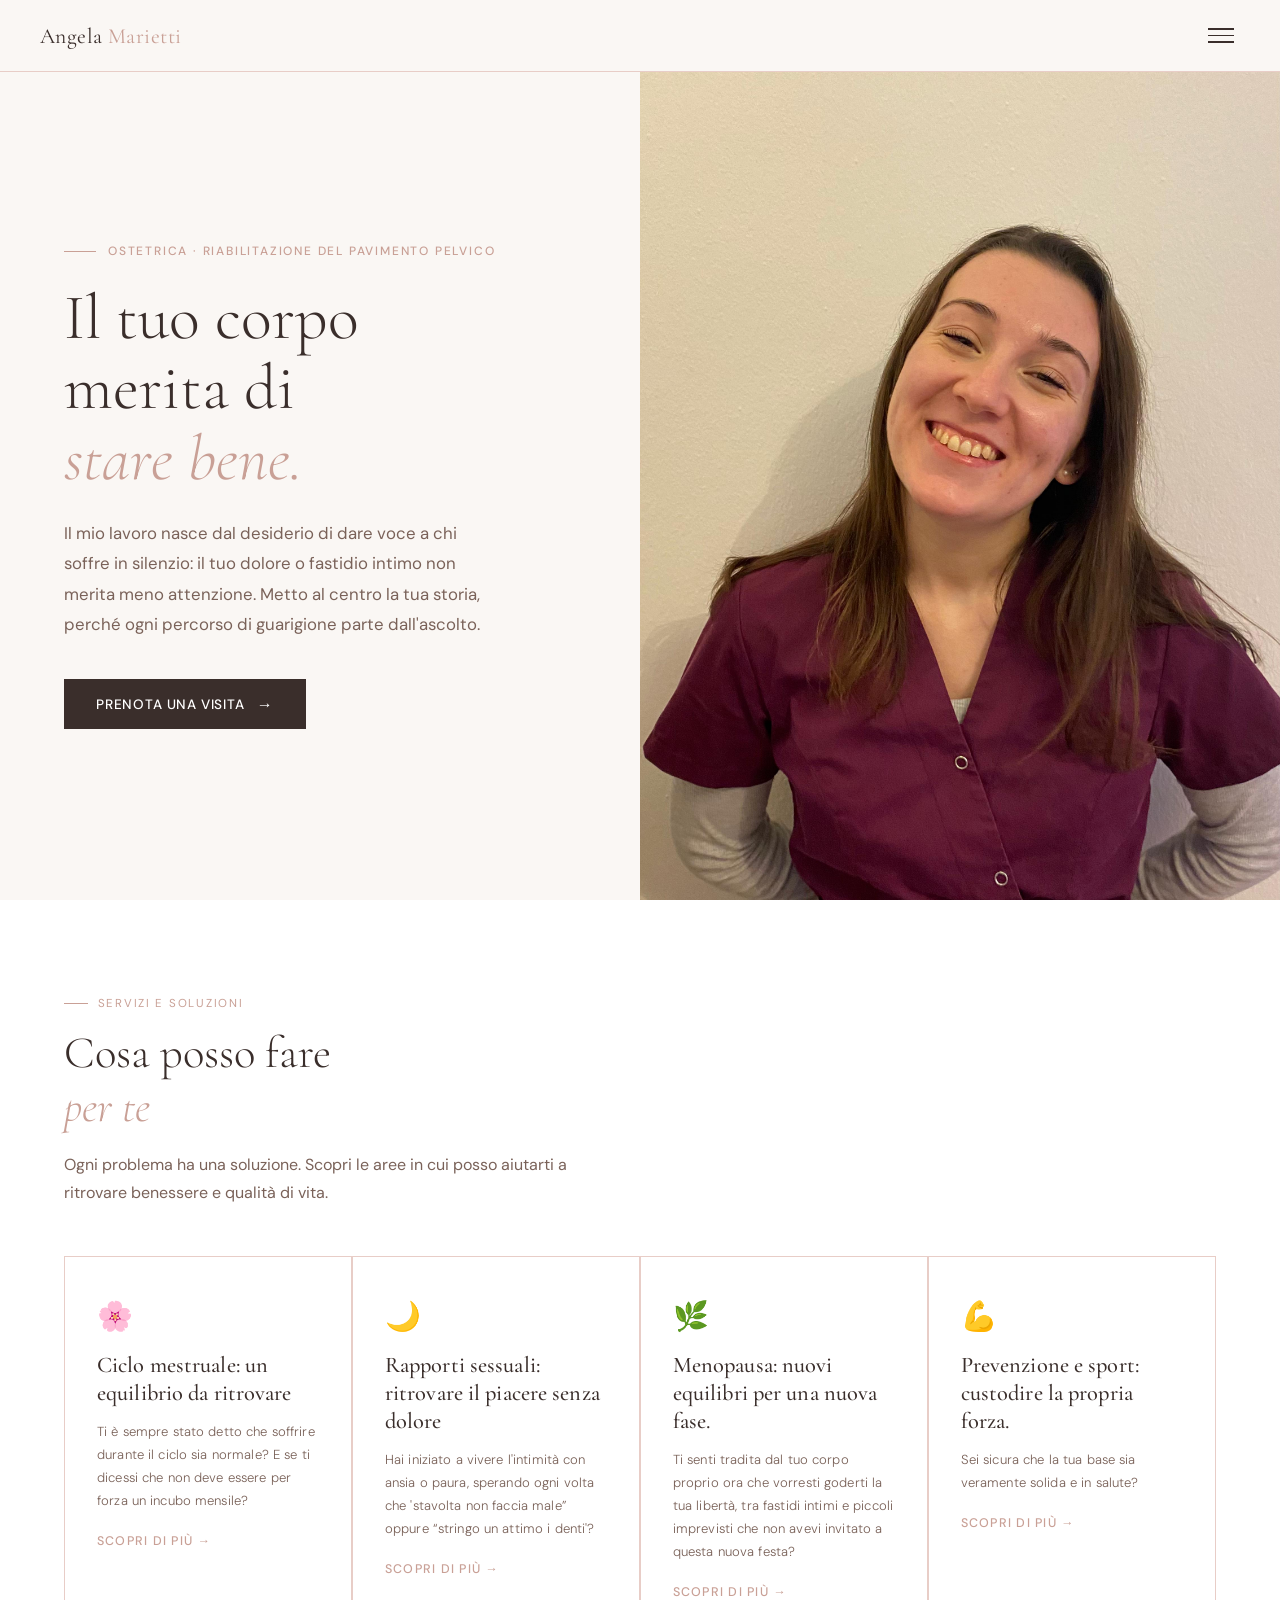
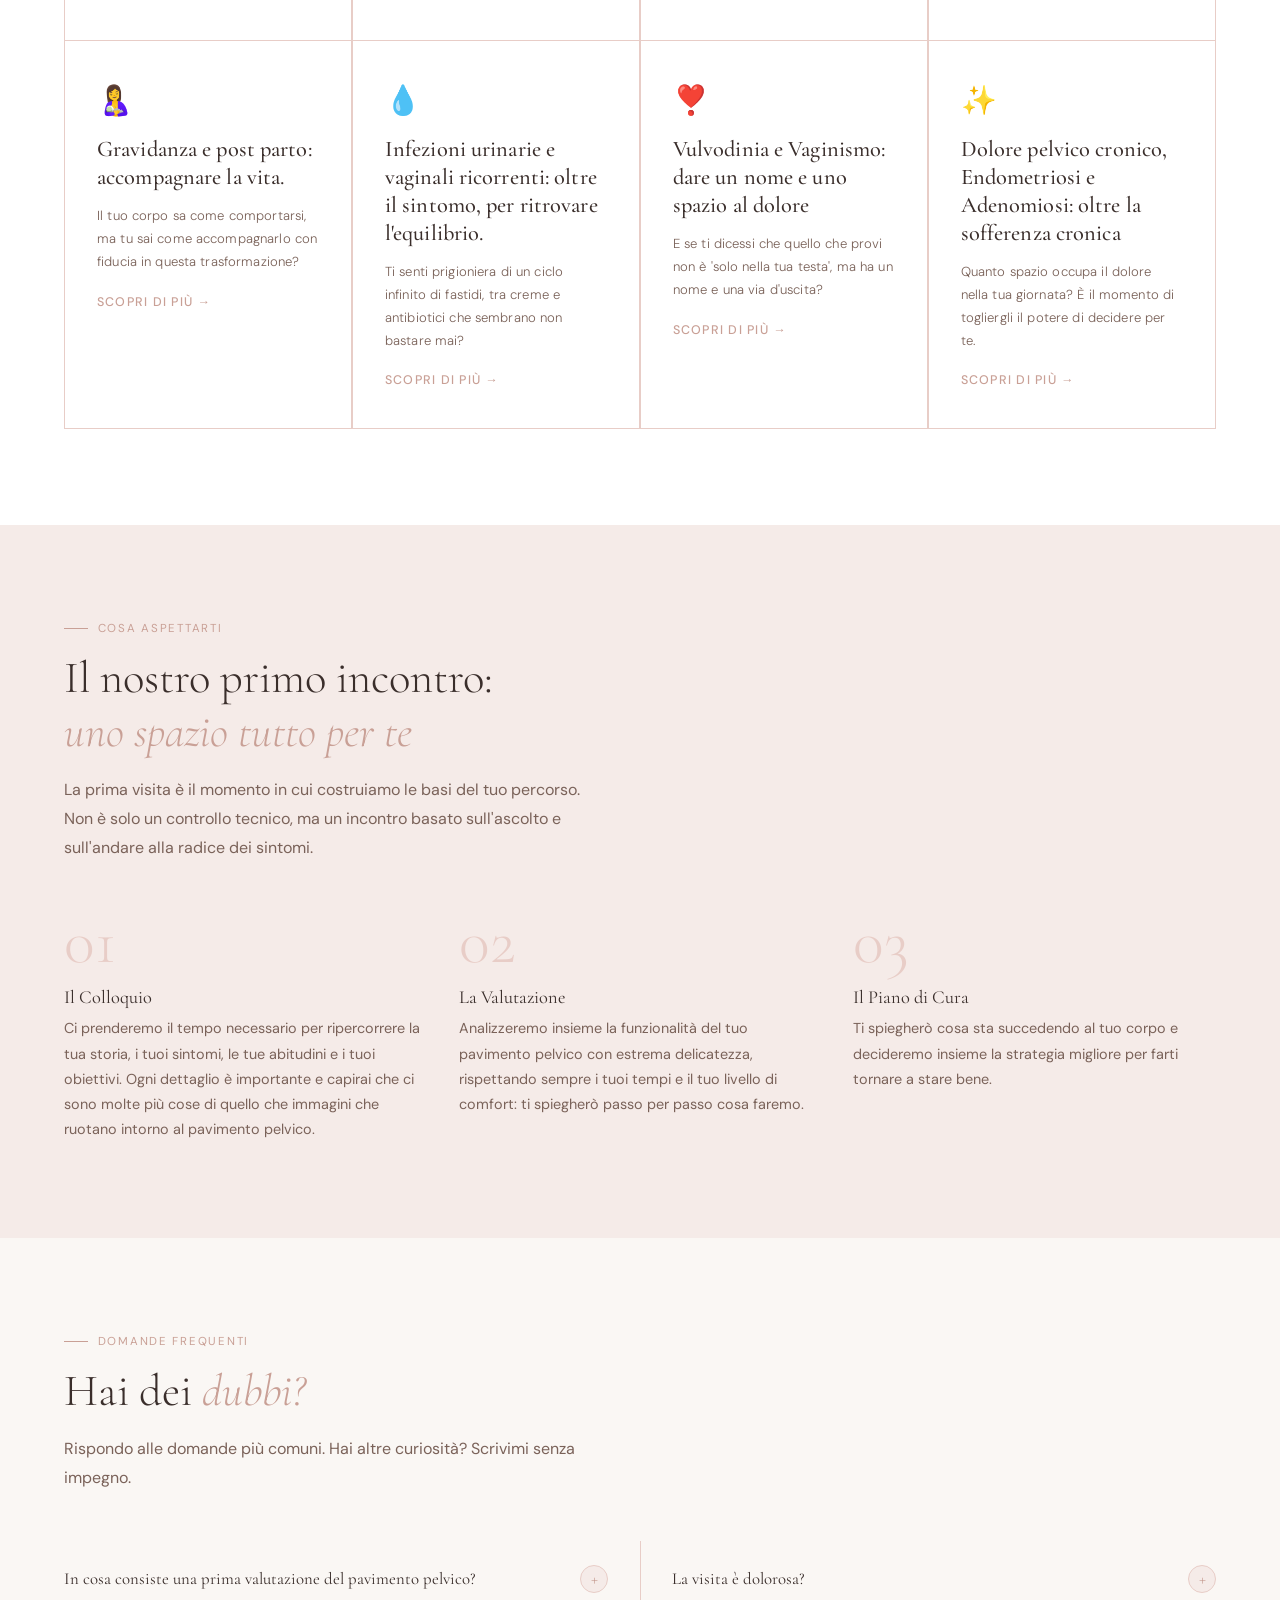
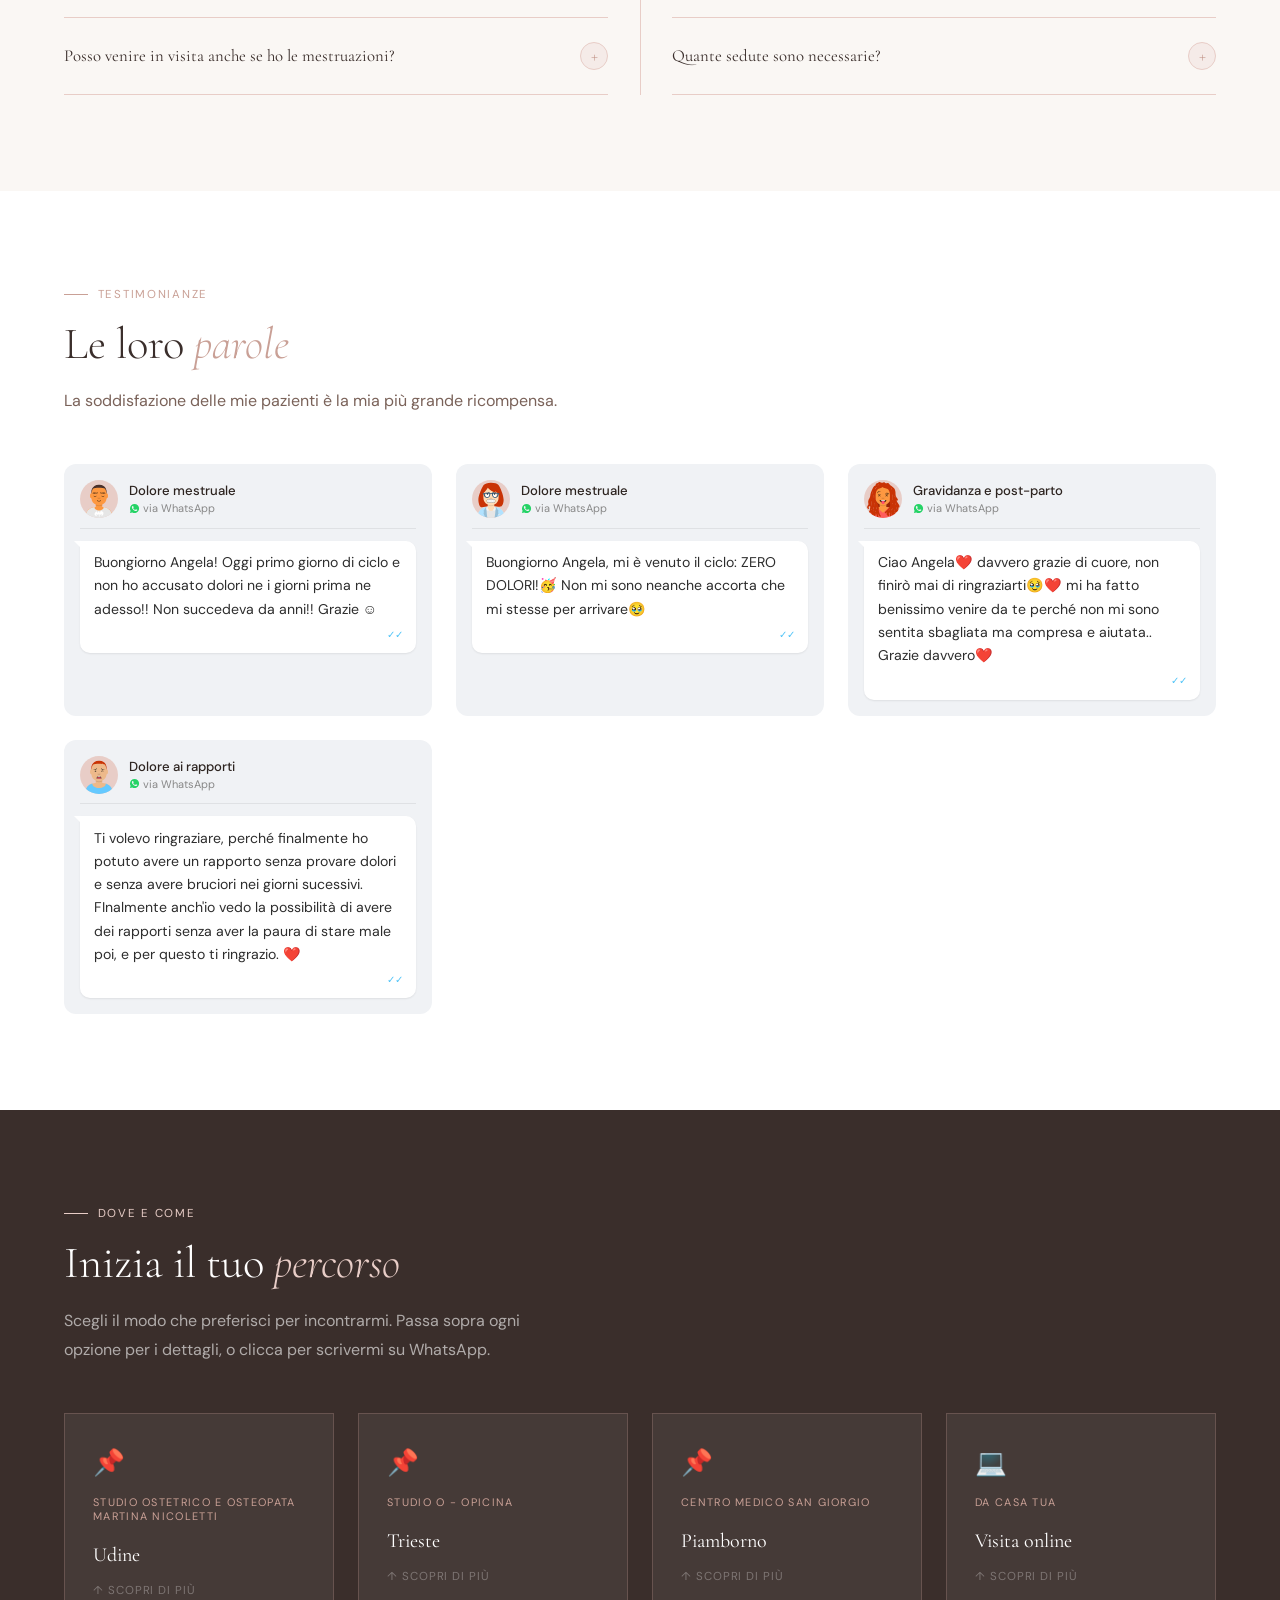
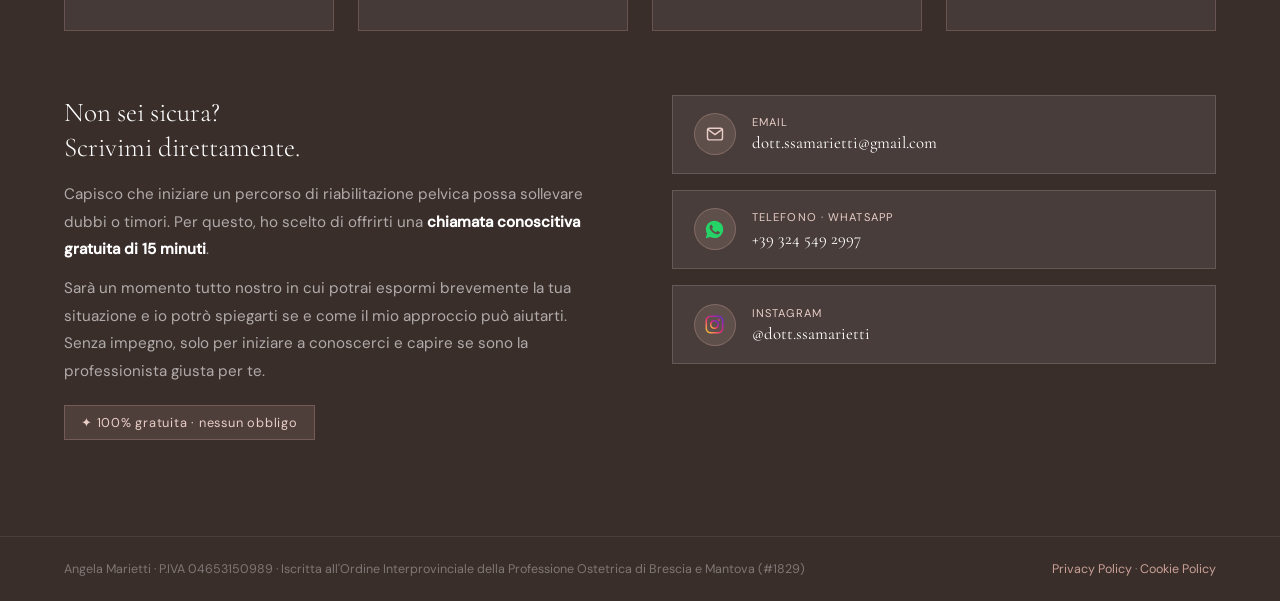
==== commit e869101c: "avatars da sistemare" ====
--- a/index.html
+++ b/index.html
@@ -1193,7 +1193,7 @@
   { id:'sport', icon:'💪', title:'Prevenzione e sport: custodire la propria forza.', short:'Sei sicura che la tua base sia veramente solida e in salute?', lead:'Sei sicura che la tua base sia veramente solida e in salute?', body:["Non serve aspettare che compaia un sintomo per iniziare a prendersi cura di sé. Il pavimento pelvico è il centro dinamico del nostro corpo, un sostegno silenzioso che merita attenzione anche quando tutto sembra andare bene. In un'ottica di prevenzione, avere un quadro chiaro del proprio benessere pelvico è il primo passo per mantenere un equilibrio duraturo. Questo è ancora più importante per chi pratica sport: l'attività fisica, pur essendo fondamentale per la salute, può sottoporre l'area pelvica a carichi e pressioni importanti."], symptoms:["Pratichi sport ad alto impatto (crossfit, corsa, salto della corda, pesistica).","Avverti piccole perdite di urina durante l'allenamento.","Senti una pressione verso il basso durante gli sforzi addominali.","Vuoi semplicemente conoscere lo stato di salute del tuo pavimento pelvico."], help:"Conoscere come il tuo corpo reagisce allo sforzo ti permette di allenarti in totale sicurezza, proteggendo la tua integrità e migliorando le tue performance. Investire nella prevenzione significa conoscersi oggi per non doversi curare domani, trasformando la consapevolezza in una forma di amore verso se stesse" },
   { id:'post-parto', icon:'🤱', title:'Gravidanza e post parto: accompagnare la vita.', short:'Il tuo corpo sa come comportarsi, ma tu sai come accompagnarlo con fiducia in questa trasformazione?', lead:'Il tuo corpo sa come comportarsi, ma tu sai come accompagnarlo con fiducia in questa trasformazione?', body:["La nascita di un figlio è una rivoluzione che trasforma il corpo e l'anima. Prepararsi al parto non significa solo pianificare un evento, ma conoscere e preparare il proprio corpo ad accogliere questo cambiamento con consapevolezza e fiducia. Il mio obiettivo è fornirti gli strumenti per vivere l'attesa con serenità, proteggendo il tuo pavimento pelvico e preparandolo alla forza del momento della nascita."], symptoms:['Preparazione del corpo al parto (massaggio del perineo, mobilità del bacino, posizioni favorevoli).','Gestione del travaglio consapevole','Riabilitazione e controllo dopo il parto (naturale o cesareo).','Trattamento di cicatrici (lacerazioni, episiotomia o cesareo).'], help:"Voglio essere al tuo fianco per ricordarti che anche tu meriti cura e ascolto. Che si tratti di recuperare la funzionalità pelvica, gestire le cicatrici o semplicemente ritrovare confidenza con il tuo nuovo corpo, lavoreremo insieme affinché questo percorso di rinascita sia un momento della vita da abbracciare con amore e pazienza verso se stesse." },
   { id:'infezioni', icon:'💧', title:"Infezioni urinarie e vaginali ricorrenti: oltre il sintomo, per ritrovare l'equilibrio.", short:"Ti senti prigioniera di un ciclo infinito di fastidi, tra creme e antibiotici che sembrano non bastare mai?", lead:'Ti senti prigioniera di un ciclo infinito di fastidi, tra creme e antibiotici che sembrano non bastare mai?', body:['Cistiti che ritornano, candide che sembrano non passare mai o fastidi vaginali cronici possono diventare un peso insostenibile come prurito, bruciore e perdite insolite, condizionando la tua quotidianità, il tuo umore e la tua intimità. Spesso ci si sente intrappolate in un circolo vizioso di cure temporanee che mettono a tacere il sintomo, ma non ne risolvono la causa.'], symptoms:['Cistiti batteriche o abatteriche che tornano ciclicamente.','Candide recidivanti che non rispondono più alle creme comuni.','Vaginiti o vaginosi frequenti (fastidi, perdite, odori).','Bruciore uretrale o vaginale persistente anche dopo la cura antibiotica.'], help:"Il mio approccio nasce per interrompere questa sequenza: non ci fermeremo alla superficie, ma lavoreremo insieme per indagare le radici di queste ricorrenze e ricostruire le difese naturali del tuo corpo." },
-  { id:'vulvodinia', icon:'❣️', title:'Vulvodinia e Vaginismo: Dare un nome e uno spazio al dolore', short:"E se ti dicessi che quello che provi non è 'solo nella tua testa', ma ha un nome e una via d'uscita?", lead:"E se ti dicessi che quello che provi non è 'solo nella tua testa', ma ha un nome e una via d'uscita?", body:["Per troppo tempo il dolore invisibile è stato ignorato o etichettato come “solo stress”. Se avverti bruciore, spilli o una tensione che rende difficile l'intimità o i gesti quotidiani, voglio che tu sappia una cosa: il tuo dolore è reale e ha un nome. La vulvodinia e il vaginismo non sono colpe, né sentenze, ma condizioni che meritano un approccio specialistico e, soprattutto, umano. Il mio lavoro è offrirti uno spazio sicuro dove il tuo vissuto viene finalmente accolto senza giudizio. Attraverso un percorso personalizzato e rispettoso dei tuoi ritmi, lavoreremo insieme per sciogliere non solo le tensioni fisiche, ma anche le sensazioni che spesso le accompagna."], symptoms:['Bruciore o sensazione di “spilli” costante o scatenato dal contatto (anche solo con la biancheria).',"Sensazione di “taglietti” o abrasioni superficiali, anche in assenza di lesioni visibili.","Difficoltà a stare seduta a lungo, ad andare in bicicletta o a indossare pantaloni aderenti.","Sensazione di muro/ingombro ai rapporti."], help:"Il mio obiettivo è restituirti il diritto di abitare il tuo corpo con serenità, trasformando il dolore in una strada di guarigione e di profonda riconnessione con te stessa." },
+  { id:'vulvodinia', icon:'❣️', title:'Vulvodinia e Vaginismo: dare un nome e uno spazio al dolore', short:"E se ti dicessi che quello che provi non è 'solo nella tua testa', ma ha un nome e una via d'uscita?", lead:"E se ti dicessi che quello che provi non è 'solo nella tua testa', ma ha un nome e una via d'uscita?", body:["Per troppo tempo il dolore invisibile è stato ignorato o etichettato come “solo stress”. Se avverti bruciore, spilli o una tensione che rende difficile l'intimità o i gesti quotidiani, voglio che tu sappia una cosa: il tuo dolore è reale e ha un nome. La vulvodinia e il vaginismo non sono colpe, né sentenze, ma condizioni che meritano un approccio specialistico e, soprattutto, umano. Il mio lavoro è offrirti uno spazio sicuro dove il tuo vissuto viene finalmente accolto senza giudizio. Attraverso un percorso personalizzato e rispettoso dei tuoi ritmi, lavoreremo insieme per sciogliere non solo le tensioni fisiche, ma anche le sensazioni che spesso le accompagna."], symptoms:['Bruciore o sensazione di “spilli” costante o scatenato dal contatto (anche solo con la biancheria).',"Sensazione di “taglietti” o abrasioni superficiali, anche in assenza di lesioni visibili.","Difficoltà a stare seduta a lungo, ad andare in bicicletta o a indossare pantaloni aderenti.","Sensazione di muro/ingombro ai rapporti."], help:"Il mio obiettivo è restituirti il diritto di abitare il tuo corpo con serenità, trasformando il dolore in una strada di guarigione e di profonda riconnessione con te stessa." },
   { id:'dolore', icon:'✨', title:'Dolore pelvico cronico, Endometriosi e Adenomiosi: oltre la sofferenza cronica', short:'Quanto spazio occupa il dolore nella tua giornata? È il momento di togliergli il potere di decidere per te.', lead:'Quanto spazio occupa il dolore nella tua giornata? È il momento di togliergli il potere di decidere per te.', body:["Convivere con l'endometriosi, l'adenomiosi o il dolore pelvico cronico significa spesso affrontare una sfida quotidiana che logora il corpo e le energie. Queste condizioni creano una rete di tensioni muscolari e infiammatorie che coinvolge l'intero sistema pelvico, alimentando un dolore che sembra non dare mai tregua."], symptoms:["Dolore profondo e persistente, anche al di fuori del ciclo mestruale.","Tensione costante al basso ventre che si irradia verso la schiena (zona lombare) o l'interno coscia.","Fitte improvvise o senso di “morsa” pelvica scatenate da sforzi, stress o movimenti bruschi.","Dolore o fastidio durante la defecazione o la minzione.","Difficoltà a rilassare l'addome, che appare spesso gonfio.","Sensazione di affaticamento pelvico dopo una giornata in piedi o dopo l'attività fisica."], help:"La riabilitazione del pavimento pelvico è uno strumento prezioso: lavorando per sciogliere i blocchi muscolari e rieducare la percezione del dolore, possiamo ridurre drasticamente l'impatto che questi disturbi hanno sulla tua quotidianità."}
 ];
 
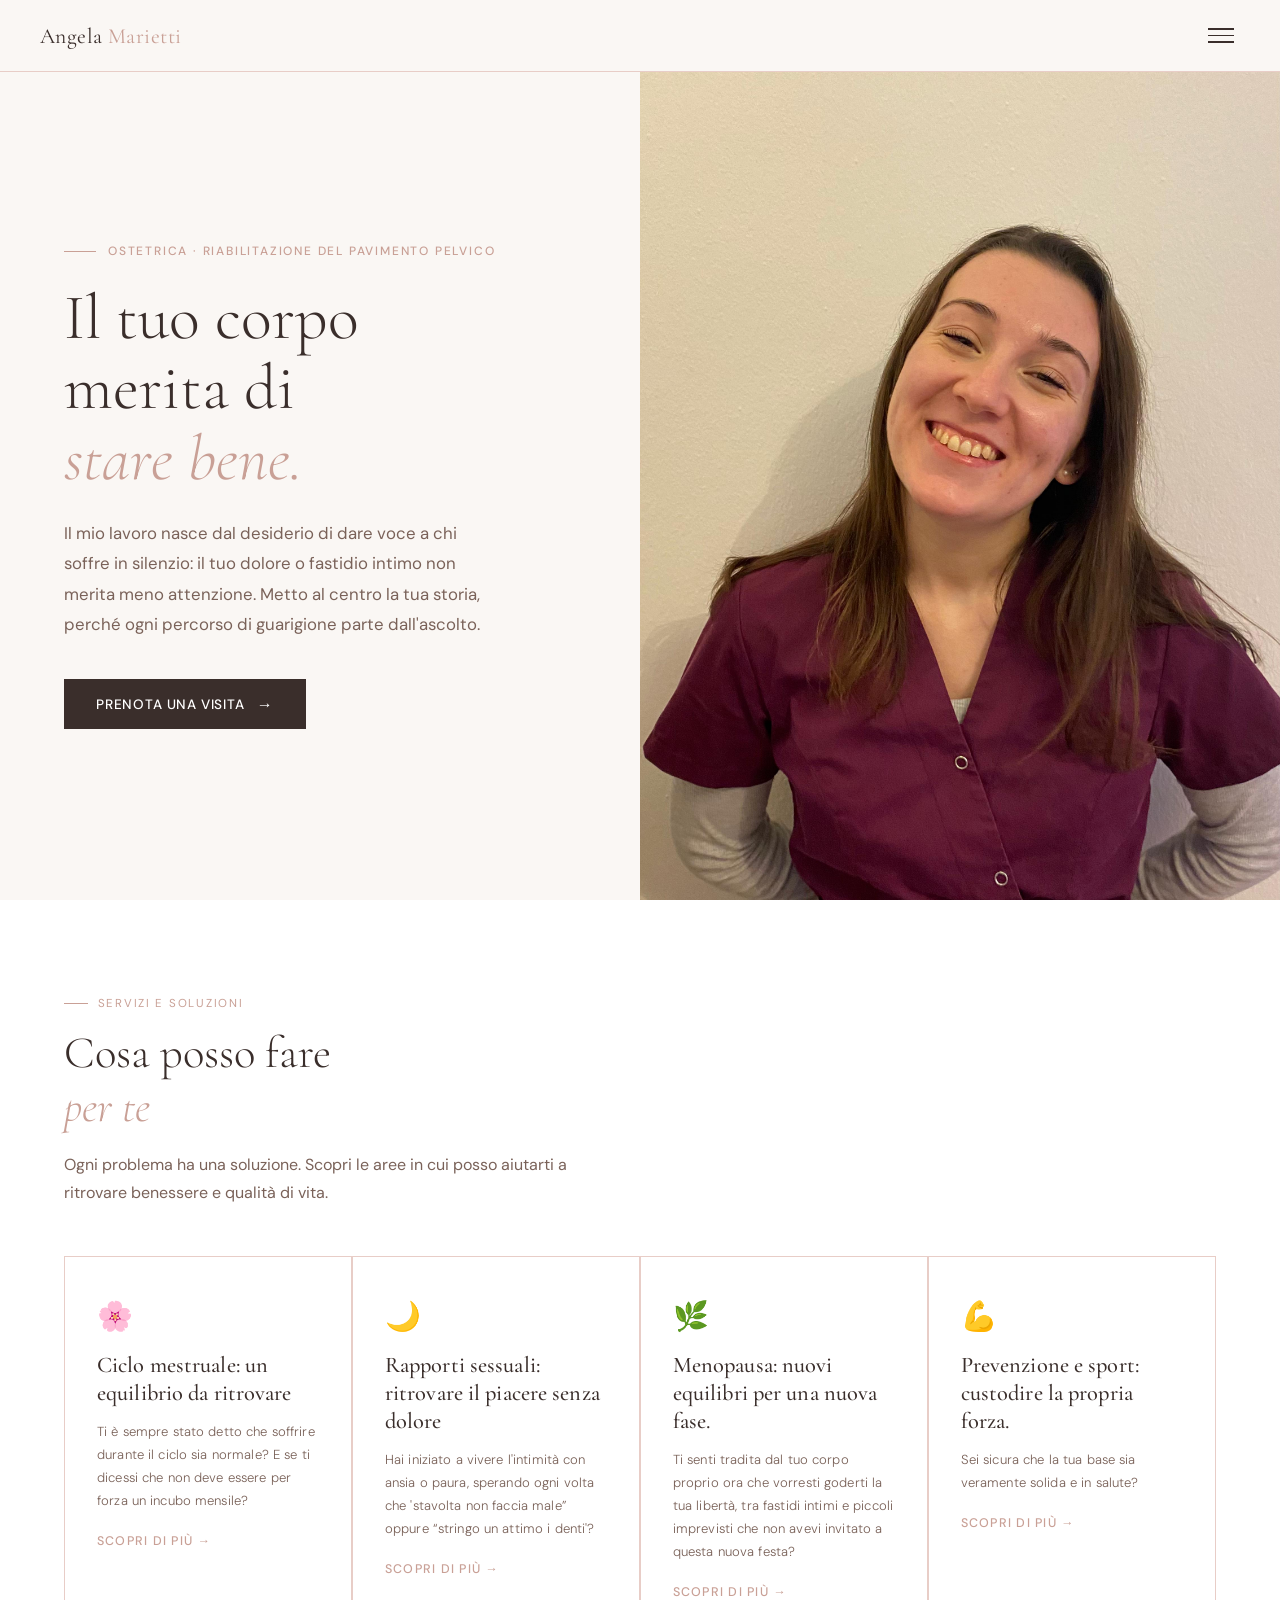
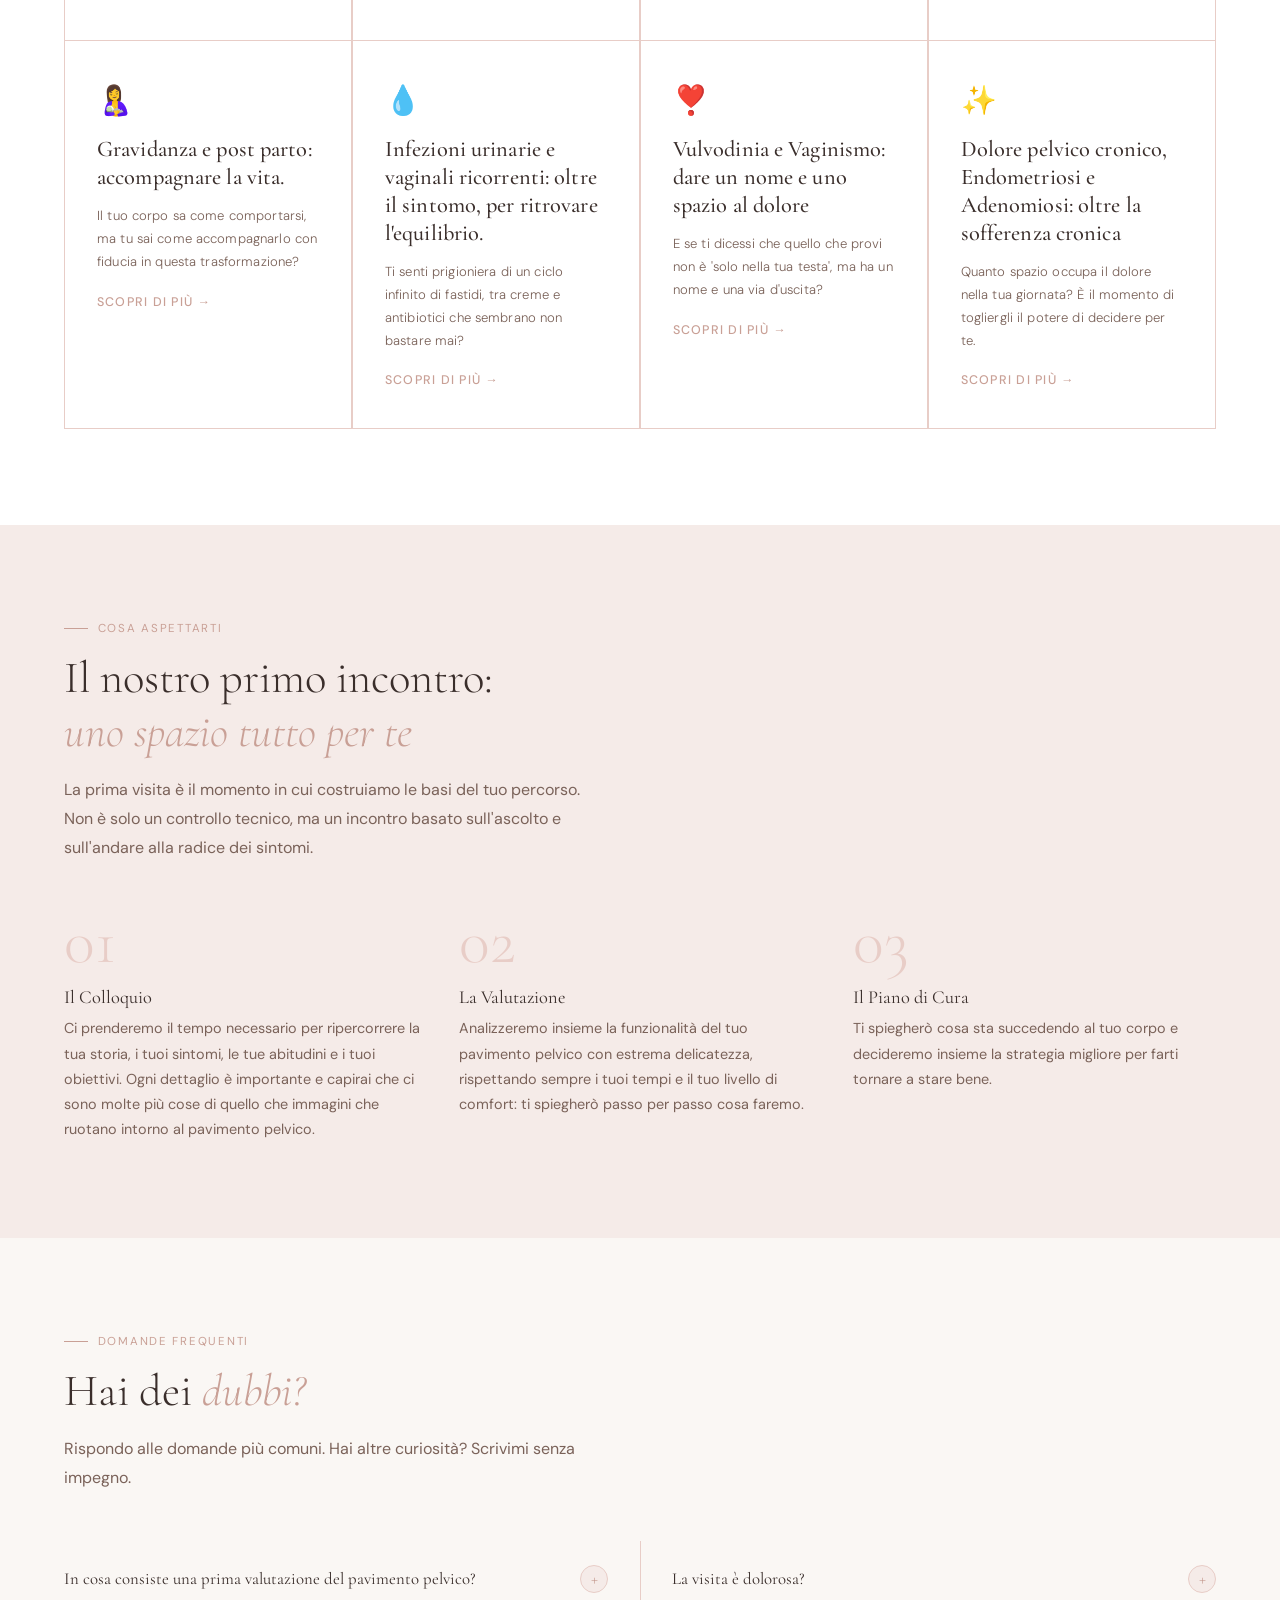
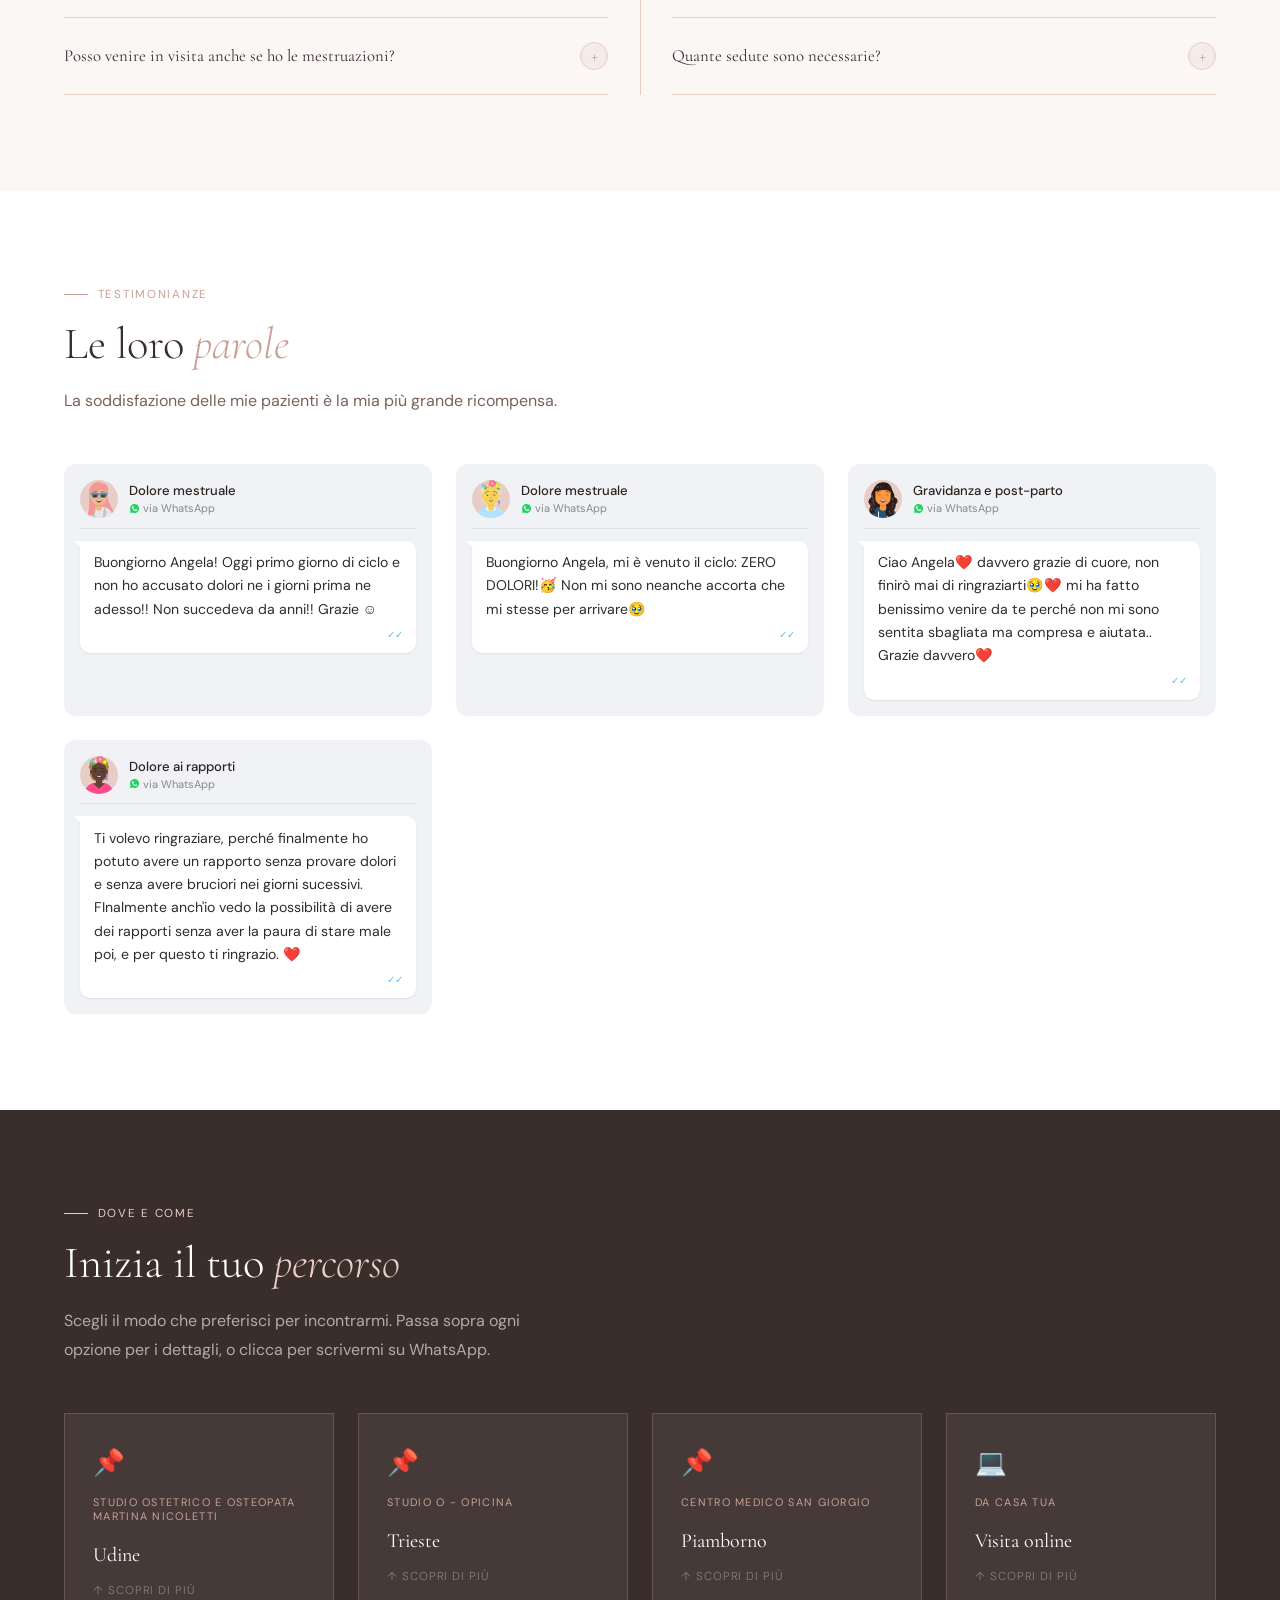
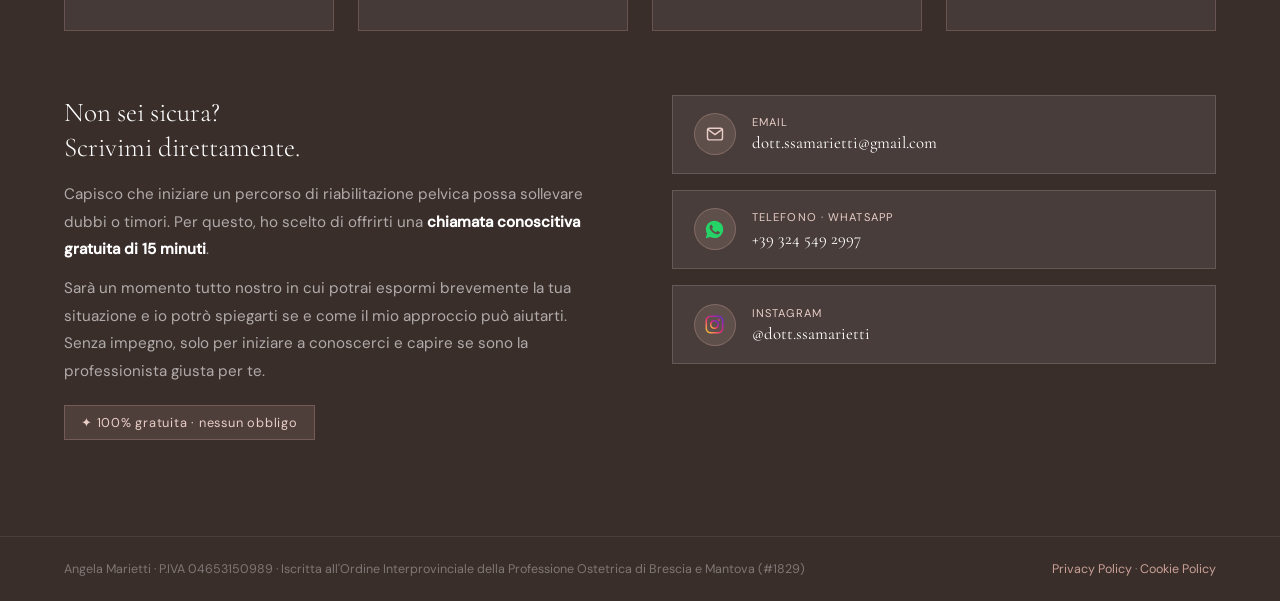
==== commit 8172f063: "avatars fixed" ====
--- a/index.html
+++ b/index.html
@@ -1147,7 +1147,7 @@
 </div>
 
 <script>
-(()=>{var i1=Object.defineProperty;var H=(l,a)=>{for(var t in a)i1(l,t,{get:a[t],enumerable:!0})};var c={};H(c,{xml:()=>v});function v(l){return l.replace(/&/g,"&amp;").replace(/'/g,"&apos;").replace(/"/g,"&quot;").replace(/</g,"&lt;").replace(/>/g,"&gt;")}function w(l){var a,t,o,e,i,r,s;let n=(a=l.meta)===null||a===void 0?void 0:a.title,h=(t=l.meta)===null||t===void 0?void 0:t.creator,p=(o=l.meta)===null||o===void 0?void 0:o.source,d=(i=(e=l.meta)===null||e===void 0?void 0:e.license)===null||i===void 0?void 0:i.url,f=r1(l);return!n&&!h&&!p&&!d&&!f?"":'<metadata xmlns:rdf="http://www.w3.org/1999/02/22-rdf-syntax-ns#" xmlns:xsi="http://www.w3.org/2001/XMLSchema-instance" xmlns:dc="http://purl.org/dc/elements/1.1/" xmlns:dcterms="http://purl.org/dc/terms/"><rdf:RDF><rdf:Description>'+(n?`<dc:title>${v(n)}</dc:title>`:"")+(h?`<dc:creator>${v(h)}</dc:creator>`:"")+(p?`<dc:source xsi:type="dcterms:URI">${v((s=(r=l.meta)===null||r===void 0?void 0:r.source)!==null&&s!==void 0?s:"")}</dc:source>`:"")+(d?`<dcterms:license xsi:type="dcterms:URI">${v(d)}</dcterms:license>`:"")+(f?`<dc:rights>${v(f)}</dc:rights>`:"")+"</rdf:Description></rdf:RDF></metadata>"}function r1(l){var a,t,o,e,i,r,s,n,h,p,d,f,u,g,M;let Z=!((a=l.meta)===null||a===void 0)&&a.title?`\u201E${(t=l.meta)===null||t===void 0?void 0:t.title}\u201D`:"Design",k=`\u201E${(e=(o=l.meta)===null||o===void 0?void 0:o.creator)!==null&&e!==void 0?e:"Unknown"}\u201D`;!((i=l.meta)===null||i===void 0)&&i.source&&(Z+=` (${l.meta.source})`);let C="";return((s=(r=l.meta)===null||r===void 0?void 0:r.license)===null||s===void 0?void 0:s.name)!=="MIT"&&((n=l.meta)===null||n===void 0?void 0:n.creator)!=="DiceBear"&&(!((h=l.meta)===null||h===void 0)&&h.title)&&(C+="Remix of "),C+=`${Z} by ${k}`,!((d=(p=l.meta)===null||p===void 0?void 0:p.license)===null||d===void 0)&&d.name&&(C+=`, licensed under \u201E${(u=(f=l.meta)===null||f===void 0?void 0:f.license)===null||u===void 0?void 0:u.name}\u201D`,!((M=(g=l.meta)===null||g===void 0?void 0:g.license)===null||M===void 0)&&M.url&&(C+=` (${l.meta.license.url})`)),C}function _(l){return l^=l<<13,l^=l>>17,l^=l<<5,l}function n1(l){let a=0;for(let t=0;t<l.length;t++)a=(a<<5)-a+l.charCodeAt(t)|0,a=_(a);return a}function x(l=""){l=l.toString().slice(0,1024);let a=n1(l)||1,t=()=>a=_(a),o=(e,i)=>Math.floor((t()- -2147483648)/4294967295*(i+1-e)+e);return{seed:l,next:t,bool(e=50){return o(1,100)<=e},integer(e,i){return o(e,i)},pick(e,i){var r;return e.length===0?(t(),i):(r=e[o(0,e.length-1)])!==null&&r!==void 0?r:i},shuffle(e){let i=x(t().toString()),r=[...e];for(let s=r.length-1;s>0;s--){let n=i.integer(0,s);[r[s],r[n]]=[r[n],r[s]]}return r},string(e,i="abcdefghijklmnopqrstuvwxyz1234567890"){let r=x(t().toString()),s="";for(let n=0;n<e;n++)s+=i[r.integer(0,i.length-1)];return s}}}function $(l){let a=l.attributes.viewBox.split(" "),t=parseInt(a[0]),o=parseInt(a[1]),e=parseInt(a[2]),i=parseInt(a[3]);return{x:t,y:o,width:e,height:i}}function z(l,a,t,o,e){let{width:i,height:r,x:s,y:n}=$(l),h=`<rect fill="${v(a)}" width="${i}" height="${r}" x="${s}" y="${n}" />`;switch(o){case"solid":return h+l.body;case"gradientLinear":return`<rect fill="url(#backgroundLinear)" width="${i}" height="${r}" x="${s}" y="${n}" /><defs><linearGradient id="backgroundLinear" gradientTransform="rotate(${e} 0.5 0.5)"><stop stop-color="${v(a)}"/><stop offset="1" stop-color="${v(t)}"/></linearGradient></defs>`+l.body}}function F(l,a){let{width:t,height:o,x:e,y:i}=$(l),r=a?(a-100)/100:0,s=(t/2+e)*r*-1,n=(o/2+i)*r*-1;return`<g transform="translate(${s} ${n}) scale(${a/100})">${l.body}</g>`}function L(l,a,t){let o=$(l),e=(o.width+o.x*2)*((a??0)/100),i=(o.height+o.y*2)*((t??0)/100);return`<g transform="translate(${e} ${i})">${l.body}</g>`}function S(l,a){let{width:t,height:o,x:e,y:i}=$(l);return`<g transform="rotate(${v(`${a}`)}, ${t/2+e}, ${o/2+i})">${l.body}</g>`}function j(l){let{width:a,x:t}=$(l);return`<g transform="scale(-1 1) translate(${a*-1-t*2} 0)">${l.body}</g>`}function E(l,a){let{width:t,height:o,x:e,y:i}=$(l),r=a?t*a/100:0,s=a?o*a/100:0;return`<mask id="viewboxMask"><rect width="${t}" height="${o}" rx="${r}" ry="${s}" x="${e}" y="${i}" fill="#fff" /></mask><g mask="url(#viewboxMask)">${l.body}</g>`}function B(l){let a={xmlns:"http://www.w3.org/2000/svg",...l.attributes};return Object.keys(a).map(t=>`${v(t)}="${v(a[t])}"`).join(" ")}function D(l){let a=x(Math.random().toString()),t={};return l.body.replace(/(id="|url\(#)([a-z0-9-_]+)([")])/gi,(o,e,i,r)=>(t[i]=t[i]||a.string(8),`${e}${t[i]}${r}`))}var O={type:"object",$schema:"http://json-schema.org/draft-07/schema#",properties:{seed:{type:"string"},flip:{type:"boolean",default:!1},rotate:{type:"integer",minimum:0,maximum:360,default:0},scale:{type:"integer",minimum:0,maximum:200,default:100},radius:{type:"integer",minimum:0,maximum:50,default:0},size:{type:"integer",minimum:1},backgroundColor:{type:"array",items:{type:"string",pattern:"^(transparent|[a-fA-F0-9]{6})$"}},backgroundType:{type:"array",items:{type:"string",enum:["solid","gradientLinear"]},default:["solid"]},backgroundRotation:{type:"array",items:{type:"integer",minimum:-360,maximum:360},default:[0,360]},translateX:{type:"integer",minimum:-100,maximum:100,default:0},translateY:{type:"integer",minimum:-100,maximum:100,default:0},clip:{type:"boolean",default:!0},randomizeIds:{type:"boolean",default:!1}}};function q(l){var a;let t={},o=(a=l.properties)!==null&&a!==void 0?a:{};return Object.keys(o).forEach(e=>{let i=o[e];typeof i=="object"&&i.default!==void 0&&(Array.isArray(i.default)?t[e]=[...i.default]:typeof i.default=="object"?t[e]={...i.default}:t[e]=i.default)}),t}function U(l,a){var t;let o={...q(O),...q((t=l.schema)!==null&&t!==void 0?t:{}),...a};return JSON.parse(JSON.stringify(o))}function P(l){return l==="transparent"?l:`#${l}`}function W(l,a,t){var o;let e=l.shuffle(a);e.length<=1||a.length==2&&t=="gradientLinear"?(e=a,l.next()):e=l.shuffle(a),e.length===0&&(e=["transparent"]);let i=e[0],r=(o=e[1])!==null&&o!==void 0?o:e[0];return{primary:P(i),secondary:P(r)}}function N(l,a={}){var t,o,e,i,r;a=U(l,a);let s=x(a.seed),n=l.create({prng:s,options:a}),h=s.pick((t=a.backgroundType)!==null&&t!==void 0?t:[],"solid"),{primary:p,secondary:d}=W(s,(o=a.backgroundColor)!==null&&o!==void 0?o:[],h),f=s.integer(!((e=a.backgroundRotation)===null||e===void 0)&&e.length?Math.min(...a.backgroundRotation):0,!((i=a.backgroundRotation)===null||i===void 0)&&i.length?Math.max(...a.backgroundRotation):0);a.size&&(n.attributes.width=a.size.toString(),n.attributes.height=a.size.toString()),a.scale!==void 0&&a.scale!==100&&(n.body=F(n,a.scale)),a.flip&&(n.body=j(n)),a.rotate&&(n.body=S(n,a.rotate)),(a.translateX||a.translateY)&&(n.body=L(n,a.translateX,a.translateY)),p!=="transparent"&&d!=="transparent"&&(n.body=z(n,p,d,h,f)),(a.radius||a.clip)&&(n.body=E(n,(r=a.radius)!==null&&r!==void 0?r:0)),a.randomizeIds&&(n.body=D(n));let u=B(n),g=w(l),M=`<svg ${u}>${g}${n.body}</svg>`;return{toString:()=>M,toJson:()=>{var Z;return{svg:M,extra:{primaryBackgroundColor:p,secondaryBackgroundColor:d,backgroundType:h,backgroundRotation:f,...(Z=n.extra)===null||Z===void 0?void 0:Z.call(n)}}},toDataUri:()=>`data:image/svg+xml;utf8,${encodeURIComponent(M)}`}}var b={};H(b,{create:()=>m1,meta:()=>v1,schema:()=>o1});var A={};H(A,{accessories:()=>a1,base:()=>R,clothing:()=>I,clothingGraphic:()=>l1,eyebrows:()=>J,eyes:()=>X,facialHair:()=>Q,mouth:()=>G,nose:()=>Y,style:()=>T,top:()=>K});var T={circle:(l,a)=>{var t,o;return`<circle cx="132" cy="160" r="120" fill="${c.xml(`${a.background}`)}"/><mask id="styleCircle-a" style="mask-type:luminance" maskUnits="userSpaceOnUse" x="0" y="0" width="264" height="280"><path d="M264 0H0v160h12c0 66.27 53.73 120 120 120 66.27 0 120-53.73 120-120h12V0Z" fill="#fff"/></mask><g mask="url(#styleCircle-a)">${(o=(t=l.base)===null||t===void 0?void 0:t.value(l,a))!==null&&o!==void 0?o:""}</g>`},default:(l,a)=>{var t,o;return`${(o=(t=l.base)===null||t===void 0?void 0:t.value(l,a))!==null&&o!==void 0?o:""}`}};var R={default:(l,a)=>{var t,o,e,i,r,s,n,h,p,d,f,u,g,M,Z,k;return`<path d="M132 36a56 56 0 0 0-56 56v6.17A12 12 0 0 0 66 110v14a12 12 0 0 0 10.3 11.88 56.04 56.04 0 0 0 31.7 44.73v18.4h-4a72 72 0 0 0-72 72v9h200v-9a72 72 0 0 0-72-72h-4v-18.39a56.04 56.04 0 0 0 31.7-44.73A12 12 0 0 0 198 124v-14a12 12 0 0 0-10-11.83V92a56 56 0 0 0-56-56Z" fill="${c.xml(`${a.skin}`)}"/><path d="M108 180.61v8a55.79 55.79 0 0 0 24 5.39c8.59 0 16.73-1.93 24-5.39v-8a55.79 55.79 0 0 1-24 5.39 55.79 55.79 0 0 1-24-5.39Z" fill="#000" fill-opacity=".1"/><g transform="translate(0 170)">${(o=(t=l.clothing)===null||t===void 0?void 0:t.value(l,a))!==null&&o!==void 0?o:""}</g><g transform="translate(78 134)">${(i=(e=l.mouth)===null||e===void 0?void 0:e.value(l,a))!==null&&i!==void 0?i:""}</g><g transform="translate(104 122)">${(s=(r=l.nose)===null||r===void 0?void 0:r.value(l,a))!==null&&s!==void 0?s:""}</g><g transform="translate(76 90)">${(h=(n=l.eyes)===null||n===void 0?void 0:n.value(l,a))!==null&&h!==void 0?h:""}</g><g transform="translate(76 82)">${(d=(p=l.eyebrows)===null||p===void 0?void 0:p.value(l,a))!==null&&d!==void 0?d:""}</g><g transform="translate(-1)">${(u=(f=l.top)===null||f===void 0?void 0:f.value(l,a))!==null&&u!==void 0?u:""}</g><g transform="translate(49 72)">${(M=(g=l.facialHair)===null||g===void 0?void 0:g.value(l,a))!==null&&M!==void 0?M:""}</g><g transform="translate(62 42)">${(k=(Z=l.accessories)===null||Z===void 0?void 0:Z.value(l,a))!==null&&k!==void 0?k:""}</g>`}};var I={blazerAndShirt:(l,a)=>`<path d="M132.5 51.83c18.5 0 33.5-9.62 33.5-21.48 0-.36-.01-.7-.04-1.06A72 72 0 0 1 232 101.04V110H32v-8.95a72 72 0 0 1 67.05-71.83c-.03.37-.05.75-.05 1.13 0 11.86 15 21.48 33.5 21.48Z" fill="#E6E6E6"/><path d="M132.5 58.76c21.89 0 39.63-12.05 39.63-26.91 0-.6-.02-1.2-.08-1.8-2-.33-4.03-.59-6.1-.76.04.35.05.7.05 1.06 0 11.86-15 21.48-33.5 21.48S99 42.2 99 30.35c0-.38.02-.76.05-1.13-2.06.14-4.08.36-6.08.67-.07.65-.1 1.3-.1 1.96 0 14.86 17.74 26.91 39.63 26.91Z" fill="#000" fill-opacity=".16"/><path d="M100.78 29.12 101 28c-2.96.05-6 1-6 1l-.42.66A72.01 72.01 0 0 0 32 101.06V110h74s-10.7-51.56-5.24-80.8l.02-.08ZM158 110s11-53 5-82c2.96.05 6 1 6 1l.42.66a72.01 72.01 0 0 1 62.58 71.4V110h-74Z" fill="${c.xml(`${a.clothes}`)}"/><path d="M101 28c-6 29 5 82 5 82H90L76 74l6-9-6-6 19-30s3.04-.95 6-1ZM163 28c6 29-5 82-5 82h16l14-36-6-9 6-6-19-30s-3.04-.95-6-1Z" fill-rule="evenodd" clip-rule="evenodd" fill="#000" fill-opacity=".15"/><path d="m183.42 85.77.87-2.24 6.27-4.7a4 4 0 0 1 4.85.05l6.6 5.12-18.59 1.77Z" fill="#E6E6E6"/>`,blazerAndSweater:(l,a)=>`<path d="M132 57.05c14.91 0 27-11.2 27-25 0-1.01-.06-2.01-.2-3h1.2a72 72 0 0 1 72 72V110H32v-8.95a72 72 0 0 1 72-72h1.2c-.14.99-.2 1.99-.2 3 0 13.8 12.09 25 27 25Z" fill="#E6E6E6"/><path d="M100.78 29.12 101 28c-2.96.05-6 1-6 1l-.42.66A72.01 72.01 0 0 0 32 101.06V110h74s-10.7-51.56-5.24-80.8l.02-.08ZM158 110s11-53 5-82c2.96.05 6 1 6 1l.42.66a72.01 72.01 0 0 1 62.58 71.4V110h-74Z" fill="${c.xml(`${a.clothes}`)}"/><path d="M101 28c-6 29 5 82 5 82H90L76 74l6-9-6-6 19-30s3.04-.95 6-1ZM163 28c6 29-5 82-5 82h16l14-36-6-9 6-6-19-30s-3.04-.95-6-1Z" fill-rule="evenodd" clip-rule="evenodd" fill="#000" fill-opacity=".15"/><path d="M108 21.54c-6.77 4.6-11 11.12-11 18.35 0 7.4 4.43 14.05 11.48 18.67l5.94-4.68 4.58.33-1-3.15.08-.06c-6.1-3.15-10.08-8.3-10.08-14.12V21.54ZM156 36.88c0 5.82-3.98 10.97-10.08 14.12l.08.06-1 3.15 4.58-.33 5.94 4.68C162.57 53.94 167 47.29 167 39.89c0-7.23-4.23-13.75-11-18.35v15.34Z" fill="#F2F2F2"/><path d="m183.42 85.77.87-2.24 6.27-4.7a4 4 0 0 1 4.85.05l6.6 5.12-18.59 1.77Z" fill="#E6E6E6"/>`,collarAndSweater:(l,a)=>`<path d="M100.37 29.14a27.6 27.6 0 0 1 7.63-7.57v15.3c0 5.83 3.98 10.98 10.08 14.13l-.08.06.9 2.86c3.89 2 8.35 3.13 13.1 3.13s9.21-1.13 13.1-3.13l.9-2.86-.08-.06c6.1-3.15 10.08-8.3 10.08-14.12v-14.6a27.1 27.1 0 0 1 6.6 6.82 72 72 0 0 1 69.4 71.95V110H32v-8.95a72 72 0 0 1 68.37-71.9Z" fill="${c.xml(`${a.clothes}`)}"/><path d="M108 21.57c-6.77 4.6-11 11.17-11 18.46 0 7.4 4.36 14.05 11.3 18.66l6.12-4.81 4.58.33-1-3.15.08-.06c-6.1-3.15-10.08-8.3-10.08-14.12v-15.3ZM156 36.88c0 5.82-3.98 10.97-10.08 14.12l.08.06-1 3.15 4.58-.33 5.65 4.45c6.63-4.6 10.77-11.1 10.77-18.3 0-6.92-3.82-13.2-10-17.75v14.6Z" fill="#fff" fill-opacity=".75"/>`,graphicShirt:(l,a)=>{var t,o;return`<path d="M132.5 54C151 54 166 44.37 166 32.5c0-1.1-.13-2.18-.38-3.23A72 72 0 0 1 232 101.05V110H32v-8.95A72 72 0 0 1 99.4 29.2a14.1 14.1 0 0 0-.4 3.3C99 44.37 114 54 132.5 54Z" fill="${c.xml(`${a.clothes}`)}"/><g transform="translate(77 58)">${(o=(t=l.clothingGraphic)===null||t===void 0?void 0:t.value(l,a))!==null&&o!==void 0?o:""}</g>`},hoodie:(l,a)=>`<path d="M108 14.7c-15.52 3.68-27.1 10.83-30.77 19.44A72.02 72.02 0 0 0 32 101v9h200v-9a72.02 72.02 0 0 0-45.23-66.86C183.1 25.53 171.52 18.38 156 14.7V32a24 24 0 1 1-48 0V14.7Z" fill="${c.xml(`${a.clothes}`)}"/><path d="M102 63.34a67.1 67.1 0 0 1-7-2.82V110h7V63.34ZM162 63.34a67.04 67.04 0 0 0 7-2.82V98.5a3.5 3.5 0 1 1-7 0V63.34Z" fill="#F4F4F4"/><path d="M187.62 34.49a71.79 71.79 0 0 1 10.83 5.63C197.11 55.62 167.87 68 132 68c30.93 0 56-13.43 56-30 0-1.19-.13-2.36-.38-3.51ZM76.38 34.49a16.48 16.48 0 0 0-.38 3.5c0 16.58 25.07 30 56 30-35.87 0-65.1-12.38-66.45-27.88a71.79 71.79 0 0 1 10.83-5.63Z" fill="#000" fill-opacity=".16"/>`,overall:(l,a)=>`<path d="M196 38.63V110H68V38.63a71.52 71.52 0 0 1 26-8.94v44.3h76V29.69a71.52 71.52 0 0 1 26 8.94Z" fill="${c.xml(`${a.clothes}`)}"/><path d="M86 83a5 5 0 1 1-10 0 5 5 0 0 1 10 0ZM188 83a5 5 0 1 1-10 0 5 5 0 0 1 10 0Z" fill="#F4F4F4"/>`,shirtCrewNeck:(l,a)=>`<path d="M132.5 51.83c18.5 0 33.5-9.62 33.5-21.48 0-.36-.01-.7-.04-1.06A72 72 0 0 1 232 101.04V110H32v-8.95a72 72 0 0 1 67.05-71.83c-.03.37-.05.75-.05 1.13 0 11.86 15 21.48 33.5 21.48Z" fill="${c.xml(`${a.clothes}`)}"/><path d="M132.5 58.76c21.89 0 39.63-12.05 39.63-26.91 0-.6-.02-1.2-.08-1.8-2-.33-4.03-.59-6.1-.76.04.35.05.7.05 1.06 0 11.86-15 21.48-33.5 21.48S99 42.2 99 30.35c0-.38.02-.76.05-1.13-2.06.14-4.08.36-6.08.67-.07.65-.1 1.3-.1 1.96 0 14.86 17.74 26.91 39.63 26.91Z" fill="#000" fill-opacity=".08"/>`,shirtScoopNeck:(l,a)=>`<path d="M132.5 65.83c27.34 0 49.5-13.2 49.5-29.48 0-1.37-.16-2.7-.46-4.02A72.03 72.03 0 0 1 232 101.05V110H32v-8.95A72.03 72.03 0 0 1 83.53 32a18 18 0 0 0-.53 4.35c0 16.28 22.16 29.48 49.5 29.48Z" fill="${c.xml(`${a.clothes}`)}"/>`,shirtVNeck:(l,a)=>`<path d="M92.68 29.94A72.02 72.02 0 0 0 32 101.05V110h200v-8.95a72.02 72.02 0 0 0-60.68-71.11 23.87 23.87 0 0 1-7.56 13.6l-29.08 26.23a4 4 0 0 1-5.36 0l-29.08-26.23a23.87 23.87 0 0 1-7.56-13.6Z" fill="${c.xml(`${a.clothes}`)}"/>`};var G={concerned:(l,a)=>'<path fill-rule="evenodd" clip-rule="evenodd" d="M35.12 29.87a19 19 0 0 1 37.77.09c.08.77-.77 2.04-1.85 2.04H37.1C36 32 35 30.82 35.12 29.87Z" fill="#000" fill-opacity=".7"/><path d="M69.59 32H38.4a11 11 0 0 1 15.6-6.8A11 11 0 0 1 69.59 32Z" fill="#FF4F6D"/><path d="M66.57 17.75A5 5 0 0 1 65 18H44c-.8 0-1.57-.2-2.24-.53A18.92 18.92 0 0 1 54 13c4.82 0 9.22 1.8 12.57 4.75Z" fill="#fff"/>',default:(l,a)=>'<path fill-rule="evenodd" clip-rule="evenodd" d="M40 15a14 14 0 1 0 28 0" fill="#000" fill-opacity=".7"/>',disbelief:(l,a)=>'<path fill-rule="evenodd" clip-rule="evenodd" d="M40 29a14 14 0 1 1 28 0" fill="#000" fill-opacity=".7"/>',eating:(l,a)=>'<path d="M28 26.24c1.36.5 2.84.76 4.4.76 5.31 0 9.81-3.15 11.29-7.49 2.47 2.17 6.17 3.54 10.31 3.54 4.14 0 7.84-1.37 10.31-3.53 1.48 4.35 5.98 7.5 11.3 7.5 1.55 0 3.03-.27 4.4-.76h-.19c-6.33 0-11.8-4.9-11.8-10.56 0-4.18 2.32-7.72 5.69-9.68-5.5.8-9.73 5-9.9 10.1a17.61 17.61 0 0 1-9.8 2.8c-3.8 0-7.25-1.06-9.8-2.8-.18-5.1-4.4-9.3-9.9-10.1a11.18 11.18 0 0 1 5.68 9.68c0 5.66-5.47 10.57-11.8 10.57H28Z" fill="#000" fill-opacity=".6" opacity=".6"/><path d="M17 24a9 9 0 1 0 0-18 9 9 0 0 0 0 18ZM91 24a9 9 0 1 0 0-18 9 9 0 0 0 0 18Z" fill="#FF4646" fill-opacity=".2"/>',grimace:(l,a)=>'<rect x="22" y="7" width="64" height="26" rx="13" fill="#000" fill-opacity=".6"/><rect x="24" y="9" width="60" height="22" rx="11" fill="#fff"/><path d="M24.18 18H32V9.41A11 11 0 0 1 35 9h1v9h9V9h4v9h9V9h4v9h9V9h2c.68 0 1.35.06 2 .18V18h8.82l.05.28v3.44l-.05.28H75v8.82c-.65.12-1.32.18-2 .18h-2v-9h-9v9h-4v-9h-9v9h-4v-9h-9v9h-1a11 11 0 0 1-3-.41V22h-7.82a11.06 11.06 0 0 1 0-4Z" fill="#E6E6E6"/>',sad:(l,a)=>'<path fill-rule="evenodd" clip-rule="evenodd" d="M40.06 27.72C40.7 20.7 46.7 16 54 16c7.34 0 13.36 4.75 13.95 11.85.03.38-.87.67-1.32.45-5.54-2.77-9.75-4.16-12.63-4.16-2.84 0-7 1.36-12.45 4.07-.5.25-1.53-.07-1.5-.49Z" fill="#000" fill-opacity=".7"/>',screamOpen:(l,a)=>'<path fill-rule="evenodd" clip-rule="evenodd" d="M34 38.86C35.14 24.88 38.24 13.01 54 13c15.76 0 18.92 11.94 20 26 .08 1.12-.83 2-1.96 2-6.69 0-9.37-2-18.05-2-8.7 0-13.24 2-17.9 2-1.15 0-2.2-.74-2.1-2.14Z" fill="#000" fill-opacity=".7"/><path d="M67.02 17.57c-.61.28-1.3.43-2.02.43H44c-.98 0-1.9-.28-2.67-.77C44.23 14.57 48.28 13 54 13c5.95 0 10.1 1.7 13.02 4.57Z" fill="#fff"/><path d="M69.8 40.92a44.2 44.2 0 0 1-5.54-.82c-2.73-.53-5.65-1.1-10.27-1.1-5.02 0-8.66.66-11.74 1.23-1.45.26-2.77.5-4.06.65A11 11 0 0 1 54 33.2a11 11 0 0 1 15.8 7.72Z" fill="#FF4F6D"/>',serious:(l,a)=>'<rect x="42" y="18" width="24" height="6" rx="3" fill="#000" fill-opacity=".7"/>',smile:(l,a)=>'<path fill-rule="evenodd" clip-rule="evenodd" d="M35.12 15.13a19 19 0 0 0 37.77-.09c.08-.77-.77-2.04-1.85-2.04H37.1C36 13 35 14.18 35.12 15.13Z" fill="#000" fill-opacity=".7"/><path d="M70 13H39a5 5 0 0 0 5 5h21a5 5 0 0 0 5-5Z" fill="#fff"/><path d="M66.7 27.14A10.96 10.96 0 0 0 54 25.2a10.95 10.95 0 0 0-12.7 1.94A18.93 18.93 0 0 0 54 32c4.88 0 9.33-1.84 12.7-4.86Z" fill="#FF4F6D"/>',tongue:(l,a)=>'<path fill-rule="evenodd" clip-rule="evenodd" d="M29 15.6C30.41 25.24 41.06 33 54 33c12.97 0 23.65-7.82 25-18.26.1-.4-.22-1.74-2.17-1.74H31.17c-1.79 0-2.3 1.24-2.17 2.6Z" fill="#000" fill-opacity=".7"/><path d="M70 13H39a5 5 0 0 0 5 5h21a5 5 0 0 0 5-5Z" fill="#fff"/><path d="M43 23.5a1.88 1.88 0 0 0 0 .13v8.87a11.5 11.5 0 1 0 23 0v-8.87a1.62 1.62 0 0 0 0-.13c0-1.93-2.91-3.5-6.5-3.5-2.01 0-3.8.5-5 1.26a9.45 9.45 0 0 0-5-1.26c-3.59 0-6.5 1.57-6.5 3.5Z" fill="#FF4F6D"/>',twinkle:(l,a)=>'<path d="M40 16c0 5.37 6.16 9 14 9s14-3.63 14-9c0-1.1-.95-2-2-2-1.3 0-1.87.9-2 2-1.24 2.94-4.32 4.72-10 5-5.68-.28-8.76-2.06-10-5-.13-1.1-.7-2-2-2-1.05 0-2 .9-2 2Z" fill="#000" fill-opacity=".6"/>',vomit:(l,a)=>'<path fill-rule="evenodd" clip-rule="evenodd" d="M34 30.4C35.14 19.9 38.24 11 54 11c15.76 0 18.92 8.96 20 19.5.08.84-.83 1.5-1.96 1.5-6.69 0-9.37-1.5-18.05-1.5-8.7 0-13.24 1.5-17.9 1.5-1.15 0-2.2-.55-2.1-1.6Z" fill="#000" fill-opacity=".7"/><path d="M67.86 15.1c-.8.57-1.8.9-2.86.9H44c-1.3 0-2.49-.5-3.38-1.31C43.56 12.38 47.8 11 54 11c6.54 0 10.9 1.54 13.86 4.1Z" fill="#fff"/><path d="M42 25a6 6 0 0 0-6 6v7a6 6 0 0 0 12 0v-2h.08a6 6 0 0 1 11.84 0H60a6 6 0 0 0 12 0v-5a6 6 0 0 0-6-6H42Z" fill="#7BB24B"/><path d="M72 31a6 6 0 0 0-6-6H42a6 6 0 0 0-6 6v6a6 6 0 0 0 12 0v-2h.08a6 6 0 0 1 11.84 0H60a6 6 0 0 0 12 0v-4Z" fill="#88C553"/>'};var Y={default:(l,a)=>'<path fill-rule="evenodd" clip-rule="evenodd" d="M16 8c0 4.42 5.37 8 12 8s12-3.58 12-8" fill="#000" fill-opacity=".16"/>'};var X={closed:(l,a)=>'<path d="M16.16 27.55c1.85 3.8 6 6.45 10.84 6.45 4.81 0 8.96-2.63 10.82-6.4.55-1.13-.24-2.05-1.03-1.37a15.05 15.05 0 0 1-9.8 3.43c-3.73 0-7.12-1.24-9.55-3.23-.9-.73-1.82.01-1.28 1.12ZM74.16 27.55c1.85 3.8 6 6.45 10.84 6.45 4.81 0 8.96-2.63 10.82-6.4.55-1.13-.24-2.05-1.03-1.37a15.05 15.05 0 0 1-9.8 3.43c-3.74 0-7.13-1.24-9.56-3.23-.9-.73-1.82.01-1.28 1.12Z" fill-rule="evenodd" clip-rule="evenodd" fill="#000" fill-opacity=".6"/>',cry:(l,a)=>'<path d="M25 27s-6 7.27-6 11.27a6 6 0 1 0 12 0c0-4-6-11.27-6-11.27Z" fill="#92D9FF"/><path d="M36 22a6 6 0 1 1-12 0 6 6 0 0 1 12 0ZM88 22a6 6 0 1 1-12 0 6 6 0 0 1 12 0Z" fill="#000" fill-opacity=".6"/>',default:(l,a)=>'<path d="M36 22a6 6 0 1 1-12 0 6 6 0 0 1 12 0ZM88 22a6 6 0 1 1-12 0 6 6 0 0 1 12 0Z" fill="#000" fill-opacity=".6"/>',eyeRoll:(l,a)=>'<path d="M44 22a14 14 0 1 1-28 0 14 14 0 0 1 28 0ZM96 22a14 14 0 1 1-28 0 14 14 0 0 1 28 0Z" fill="#fff"/><path d="M36 14a6 6 0 1 1-12 0 6 6 0 0 1 12 0ZM88 14a6 6 0 1 1-12 0 6 6 0 0 1 12 0Z" fill="#000" fill-opacity=".7"/>',happy:(l,a)=>'<path d="M16.16 22.45c1.85-3.8 6-6.45 10.84-6.45 4.81 0 8.96 2.63 10.82 6.4.55 1.13-.24 2.05-1.03 1.37a15.05 15.05 0 0 0-9.8-3.43c-3.73 0-7.12 1.24-9.55 3.23-.9.73-1.82-.01-1.28-1.12ZM74.16 22.45c1.85-3.8 6-6.45 10.84-6.45 4.81 0 8.96 2.63 10.82 6.4.55 1.13-.24 2.05-1.03 1.37a15.05 15.05 0 0 0-9.8-3.43c-3.74 0-7.13 1.24-9.56 3.23-.9.73-1.82-.01-1.28-1.12Z" fill-rule="evenodd" clip-rule="evenodd" fill="#000" fill-opacity=".6"/>',hearts:(l,a)=>'<path d="M35.96 10c-2.55 0-5.08 1.98-6.46 3.82-1.39-1.84-3.9-3.82-6.46-3.82-5.49 0-9.04 3.33-9.04 7.64 0 5.73 4.41 9.13 9.04 12.74 1.66 1.23 4.78 4.4 5.17 5.1.38.68 2.1.7 2.58 0 .48-.73 3.51-3.87 5.17-5.1 4.63-3.6 9.04-7 9.04-12.74 0-4.3-3.55-7.64-9.04-7.64ZM88.96 10c-2.55 0-5.08 1.98-6.46 3.82-1.39-1.84-3.9-3.82-6.46-3.82-5.49 0-9.04 3.33-9.04 7.64 0 5.73 4.41 9.13 9.04 12.74 1.65 1.23 4.78 4.4 5.17 5.1.38.68 2.1.7 2.58 0 .48-.73 3.51-3.87 5.17-5.1 4.63-3.6 9.04-7 9.04-12.74 0-4.3-3.55-7.64-9.04-7.64Z" fill="#FF5353" fill-opacity=".8"/>',side:(l,a)=>'<path d="M27 16c-4.84 0-9 2.65-10.84 6.45-.54 1.1.39 1.85 1.28 1.12a15.13 15.13 0 0 1 9.8-3.22 6 6 0 1 0 10.7 2.8 2 2 0 0 0-.12-.74l-.15-.38a6 6 0 0 0-1.64-2.48C33.9 17.32 30.5 16 27 16ZM85 16c-4.84 0-9 2.65-10.84 6.45-.54 1.1.39 1.85 1.28 1.12a15.13 15.13 0 0 1 9.8-3.22 6 6 0 1 0 10.7 2.8 2 2 0 0 0-.12-.74l-.15-.38a6 6 0 0 0-1.64-2.48C91.9 17.32 88.5 16 85 16Z" fill="#000" fill-opacity=".6"/>',squint:(l,a)=>'<path d="M44 20.73c0 4.26-6.27 7.72-14 7.72S16 25 16 20.73C16 16.46 22.27 13 30 13s14 3.46 14 7.73ZM96 20.73c0 4.26-6.27 7.72-14 7.72S68 25 68 20.73C68 16.46 74.27 13 82 13s14 3.46 14 7.73Z" fill="#fff"/><path d="M32.82 28.3a25.15 25.15 0 0 1-5.64 0 6 6 0 1 1 5.64 0ZM84.82 28.3a25.15 25.15 0 0 1-5.64 0 6 6 0 1 1 5.64 0Z" fill="#000" fill-opacity=".7"/>',surprised:(l,a)=>'<path d="M44 22a14 14 0 1 1-28 0 14 14 0 0 1 28 0ZM96 22a14 14 0 1 1-28 0 14 14 0 0 1 28 0Z" fill="#fff"/><path d="M36 22a6 6 0 1 1-12 0 6 6 0 0 1 12 0ZM88 22a6 6 0 1 1-12 0 6 6 0 0 1 12 0Z" fill="#000" fill-opacity=".7"/>',winkWacky:(l,a)=>'<circle cx="82" cy="22" r="12" fill="#fff"/><circle cx="82" cy="22" r="6" fill="#000" fill-opacity=".7"/><path fill-rule="evenodd" clip-rule="evenodd" d="M16.16 25.45c1.85-3.8 6-6.45 10.84-6.45 4.81 0 8.96 2.63 10.82 6.4.55 1.13-.24 2.05-1.03 1.37a15.05 15.05 0 0 0-9.8-3.43c-3.73 0-7.12 1.24-9.55 3.23-.9.73-1.82-.01-1.28-1.12Z" fill="#000" fill-opacity=".6"/>',wink:(l,a)=>'<g fill="#000" fill-opacity=".6"><path d="M36 22a6 6 0 1 1-12 0 6 6 0 0 1 12 0Z"/><path fill-rule="evenodd" clip-rule="evenodd" d="M70.6 24.96c1.59-3.92 5.55-6.86 10.37-7.2 4.8-.33 9.12 2 11.24 5.64.63 1.09-.1 2.06-.93 1.43-2.6-1.93-6.15-3-10-2.73A15.13 15.13 0 0 0 71.95 26c-.84.78-1.81.1-1.35-1.04Z"/></g>',xDizzy:(l,a)=>'<path d="M34.5 30.7 29 25.2l-5.5 5.5c-.4.4-1.1.4-1.6 0l-1.6-1.6c-.4-.4-.4-1.1 0-1.6l5.5-5.5-5.5-5.5c-.4-.5-.4-1.2 0-1.6l1.6-1.6c.4-.4 1.1-.4 1.6 0l5.5 5.5 5.5-5.5c.4-.4 1.1-.4 1.6 0l1.6 1.6c.4.4.4 1.1 0 1.6L32.2 22l5.5 5.5c.4.4.4 1.1 0 1.6l-1.6 1.6c-.4.4-1.1.4-1.6 0ZM88.5 30.7 83 25.2l-5.5 5.5c-.4.4-1.1.4-1.6 0l-1.6-1.6c-.4-.4-.4-1.1 0-1.6l5.5-5.5-5.5-5.5c-.4-.5-.4-1.2 0-1.6l1.6-1.6c.4-.4 1.1-.4 1.6 0l5.5 5.5 5.5-5.5c.4-.4 1.1-.4 1.6 0l1.6 1.6c.4.4.4 1.1 0 1.6L86.2 22l5.5 5.5c.4.4.4 1.1 0 1.6l-1.6 1.6c-.4.4-1.1.4-1.6 0Z" fill="#000" fill-opacity=".6"/>'};var J={angryNatural:(l,a)=>'<path d="M44.1 17.12ZM19.27 5.01a7.16 7.16 0 0 0-6.42 2.43c-.6.73-1.56 2.48-1.51 3.42.02.35.22.37 1.12.59 1.65.39 4.5-1.12 6.36-.98 2.58.2 5.04 1.4 7.28 2.68 3.84 2.2 8.35 6.84 13.1 6.6.35-.02 5.41-1.74 4.4-2.72-.31-.49-3.03-1.13-3.5-1.36-2.17-1.09-4.37-2.45-6.44-3.72C29.14 9.18 24.72 5.6 19.28 5ZM68.03 17.12ZM92.91 5.01c2.36-.27 4.85.5 6.42 2.43.6.73 1.56 2.48 1.51 3.42-.02.35-.22.37-1.12.59-1.65.39-4.5-1.12-6.36-.98-2.58.2-5.04 1.4-7.28 2.68-3.84 2.2-8.35 6.84-13.1 6.6-.35-.02-5.41-1.74-4.4-2.72.31-.49 3.03-1.13 3.5-1.36 2.17-1.09 4.36-2.45 6.44-3.72C83.05 9.18 87.46 5.6 92.91 5Z" fill-rule="evenodd" clip-rule="evenodd" fill="#000" fill-opacity=".6"/>',defaultNatural:(l,a)=>'<path d="M26.55 6.15c-5.8.27-15.2 4.49-14.96 10.34.01.18.3.27.43.12 2.76-2.96 22.32-5.95 29.2-4.36.64.14 1.12-.48.72-.93-3.43-3.85-10.2-5.43-15.4-5.18ZM86.45 6.15c5.8.27 15.2 4.49 14.96 10.34-.01.18-.3.27-.43.12-2.76-2.96-22.32-5.95-29.2-4.36-.64.14-1.12-.48-.72-.93 3.43-3.85 10.2-5.43 15.4-5.18Z" fill-rule="evenodd" clip-rule="evenodd" fill="#000" fill-opacity=".6"/>',flatNatural:(l,a)=>'<path d="M38.66 11.1c-5 .35-9.92.08-14.92-.13-3.83-.16-7.72-.68-11.37 1.01-.7.32-4.53 2.28-4.44 3.35.07.85 3.93 2.2 4.63 2.44 3.67 1.29 7.18.9 10.95.66 4.64-.27 9.25-.07 13.87-.2 3.12-.1 7.92-.63 9.46-4.4.46-1.14.1-3.42-.36-4.66-.19-.5-.72-.69-1.13-.4a15.04 15.04 0 0 1-6.68 2.32ZM73.34 11.1c5 .35 9.92.08 14.92-.13 3.83-.16 7.72-.68 11.37 1.01.7.32 4.53 2.28 4.44 3.35-.07.85-3.93 2.2-4.63 2.44-3.67 1.29-7.18.9-10.95.66-4.63-.27-9.24-.07-13.86-.2-3.12-.1-7.92-.63-9.46-4.4-.46-1.14-.1-3.42.36-4.66.18-.5.72-.69 1.13-.4a15.04 15.04 0 0 0 6.68 2.32Z" fill-rule="evenodd" clip-rule="evenodd" fill="#000" fill-opacity=".6"/>',frownNatural:(l,a)=>'<path d="M36.37 6.88c-1.97 2.9-5.55 4.64-8.74 5.68-3.94 1.29-18.55 3.38-15.11 11.35.05.12.22.12.27 0 1.15-2.65 17.47-5.12 18.97-5.7 4.45-1.71 8.4-5.5 9.17-10.55.35-2.31-.64-6.05-1.55-7.55-.11-.18-.37-.13-.43.07-.36 1.33-1.41 4.97-2.58 6.7ZM75.63 6.88c1.97 2.9 5.55 4.64 8.74 5.68 3.94 1.29 18.55 3.38 15.11 11.35a.15.15 0 0 1-.27 0c-1.15-2.65-17.47-5.12-18.97-5.7-4.45-1.71-8.4-5.5-9.17-10.55-.35-2.31.64-6.05 1.55-7.55.11-.18.37-.13.43.07.36 1.33 1.41 4.97 2.58 6.7Z" fill-rule="evenodd" clip-rule="evenodd" fill="#000" fill-opacity=".6"/>',raisedExcitedNatural:(l,a)=>'<path d="m22.77 1.58.9-.4C28.93-.91 36.88-.03 41.73 2.3c.57.27.18 1.15-.4 1.1-14.92-1.14-24.96 8.15-28.37 14.45-.1.18-.41.2-.49.03-2.3-5.32 4.45-13.98 10.3-16.3ZM89.23 1.58l-.9-.4C83.07-.91 75.12-.03 70.27 2.3c-.57.27-.18 1.15.4 1.1 14.92-1.14 24.96 8.15 28.37 14.45.1.18.41.2.49.03 2.3-5.32-4.45-13.98-10.3-16.3Z" fill-rule="evenodd" clip-rule="evenodd" fill="#000" fill-opacity=".6"/>',sadConcernedNatural:(l,a)=>'<path d="m31.23 20.42-.9.4c-5.25 2.09-13.2 1.21-18.05-1.12-.57-.27-.18-1.15.4-1.1 14.92 1.14 24.96-8.15 28.37-14.45.1-.18.41-.2.49-.03 2.3 5.32-4.45 13.98-10.3 16.3ZM80.77 20.42l.9.4c5.25 2.09 13.2 1.21 18.05-1.12.57-.27.18-1.15-.4-1.1-14.92 1.14-24.96-8.15-28.37-14.45-.1-.18-.41-.2-.49-.03-2.3 5.32 4.45 13.98 10.3 16.3Z" fill-rule="evenodd" clip-rule="evenodd" fill="#000" fill-opacity=".6"/>',unibrowNatural:(l,a)=>'<g fill-rule="evenodd" clip-rule="evenodd" fill="#DADADA"><path d="M57 12.82ZM96.12 7.6c1.46.56 9.19 6.43 7.86 9.16a.8.8 0 0 1-1.29.22 10.63 10.63 0 0 0-1.7-1.19c-5.1-2.84-11.3-1.93-16.73-.91-6.12 1.14-12.11 3.48-18.39 2.67-2.04-.26-6.08-1.22-7.63-2.96-.47-.53-.06-1.38.64-1.43 1.44-.11 2.86-.86 4.33-1.28 3.65-1.03 7.4-1.56 11.11-2.29 6.62-1.3 15.17-4.53 21.8-2Z"/><path d="M58.76 12.76c-1.17.04-2.8 3.56-.56 3.68 2.23.11 1.73-3.72.56-3.68ZM55 12.8c0-.01 0-.01 0 0ZM15.88 7.56c-1.46.56-9.19 6.43-7.86 9.16.24.5.89.6 1.29.22.55-.52 1.58-1.11 1.71-1.18 5.1-2.84 11.3-1.93 16.73-.91 6.12 1.14 12.11 3.48 18.39 2.67 2.04-.26 6.08-1.22 7.63-2.96.47-.53.06-1.38-.64-1.43-1.44-.11-2.86-.86-4.33-1.28-3.65-1.03-7.4-1.56-11.11-2.29-6.62-1.3-15.17-4.53-21.8-2Z"/><path d="M54.97 11.79c1.17.04 2.77 4.5.53 4.67-2.24.18-1.7-4.71-.53-4.67Z"/></g>',upDownNatural:(l,a)=>'<path d="m22.77 1.58.9-.4C28.93-.91 36.88-.03 41.73 2.3c.57.27.18 1.15-.4 1.1-14.92-1.14-24.96 8.15-28.37 14.45-.1.18-.41.2-.49.03-2.3-5.32 4.45-13.98 10.3-16.3ZM87 12.07c5.75.77 14.74 5.8 13.99 11.6-.03.2-.31.26-.44.1-2.49-3.2-21.71-7.87-28.71-6.9-.64.1-1.07-.57-.63-.98 3.75-3.54 10.62-4.52 15.78-3.82Z" fill-rule="evenodd" clip-rule="evenodd" fill="#000" fill-opacity=".6"/>',angry:(l,a)=>'<path d="M15.61 15.18c4.24-5.76 6.88-5.48 13.31-.62l.67.5C34.41 18.73 36.7 20 40 20a2 2 0 1 0 0-4c-2.07 0-3.9-1.02-7.99-4.12l-.68-.52C27.57 8.53 25.37 7.3 22.63 7c-3.68-.4-7.05 1.48-10.24 5.83a2 2 0 1 0 3.22 2.36ZM96.39 15.18c-4.24-5.76-6.88-5.48-13.31-.62l-.67.5C77.58 18.73 75.29 20 72 20a2 2 0 1 1 0-4c2.07 0 3.9-1.02 7.99-4.12l.68-.52c3.76-2.83 5.96-4.07 8.7-4.37 3.68-.4 7.05 1.48 10.24 5.83a2 2 0 1 1-3.22 2.36Z" fill="#000" fill-opacity=".6"/>',default:(l,a)=>'<path d="M15.63 17.16c3.92-5.51 14.65-8.6 23.9-6.33a2 2 0 1 0 .95-3.88c-10.74-2.64-23.17.94-28.11 7.9a2 2 0 0 0 3.26 2.3ZM96.37 17.16c-3.91-5.51-14.65-8.6-23.9-6.33a2 2 0 1 1-.95-3.88c10.74-2.64 23.17.94 28.11 7.9a2 2 0 0 1-3.26 2.3Z" fill="#000" fill-opacity=".6"/>',raisedExcited:(l,a)=>'<path d="M15.98 17.13C17.48 7.6 30.06 1.1 39.16 5.3a2 2 0 1 0 1.68-3.63c-11.5-5.3-26.9 2.66-28.82 14.84a2 2 0 0 0 3.96.63ZM96.02 17.13C94.52 7.6 81.94 1.1 72.84 5.3a2 2 0 1 1-1.68-3.63c11.5-5.3 26.9 2.66 28.82 14.84a2 2 0 0 1-3.96.63Z" fill="#000" fill-opacity=".6"/>',sadConcerned:(l,a)=>'<path d="M38.03 5.6c-1.48 8.38-14.1 14.17-23.24 10.42a2.04 2.04 0 0 0-2.64 1c-.43.97.04 2.1 1.05 2.5 11.45 4.7 26.84-2.37 28.76-13.3a1.92 1.92 0 0 0-1.64-2.2 2 2 0 0 0-2.3 1.57ZM73.97 5.6c1.48 8.38 14.1 14.17 23.24 10.42 1.02-.41 2.2.03 2.63 1 .43.97-.04 2.1-1.05 2.5-11.44 4.7-26.84-2.37-28.76-13.3a1.92 1.92 0 0 1 1.64-2.2 2 2 0 0 1 2.3 1.57Z" fill="#000" fill-opacity=".6"/>',upDown:(l,a)=>'<path d="M15.6 14.16c4.49-6.32 14-9.5 23.75-6.36a2 2 0 1 0 1.23-3.81c-11.41-3.68-22.74.1-28.25 7.85a2 2 0 1 0 3.26 2.32ZM96.38 21.16c-3.92-5.51-14.65-8.6-23.9-6.33a2 2 0 0 1-.95-3.88c10.74-2.64 23.17.94 28.1 7.9a2 2 0 1 1-3.25 2.3Z" fill="#000" fill-opacity=".6"/>'};var K={hat:(l,a)=>`<path d="M188.32 138.76C227.9 129.26 255 109.87 255 87.5c0-23.5-29.92-43.72-72.8-52.63l-.31-1.43A40 40 0 0 0 142.82 2h-18.64a40 40 0 0 0-39.07 31.44l-.27 1.21C41.41 43.45 11 63.8 11 87.5c0 22.37 27.1 41.76 66.68 51.26-.2-1.28-.36-2.58-.47-3.9A12 12 0 0 1 67 123v-13a12 12 0 0 1 10-11.83V92c0-8 1.68-15.62 4.7-22.51 8.61-15.69 92.73-16.49 102.66.16A55.82 55.82 0 0 1 189 92v6.17A12 12 0 0 1 199 110v13a12 12 0 0 1-10.2 11.87 56.06 56.06 0 0 1-.48 3.9Z" fill="${c.xml(`${a.hat}`)}"/><path d="M189 92.74c3.85-3.25 6-6.9 6-10.74 0-6.08-5.38-11.65-14.32-15.98 1.64 1.1 2.9 2.3 3.68 3.63A55.82 55.82 0 0 1 189 92v.74ZM157.26 58.99a144.36 144.36 0 0 0-24.26-2c-8.98 0-17.52.78-25.22 2.17 15.16-2.2 34.11-2.3 49.48-.17ZM84.69 66.33C76.12 70.62 71 76.07 71 82c0 3.85 2.15 7.49 6 10.74V92c0-8 1.68-15.62 4.7-22.51a9.94 9.94 0 0 1 2.99-3.16Z" fill="#000" fill-opacity=".5"/>`,hijab:(l,a)=>`<path fill-rule="evenodd" clip-rule="evenodd" d="M66 77.34c-.66 3.79-1 7.68-1 11.66v48c0 .97.02 1.94.06 2.9L65 142c.14 3.68-1.86 11.8-4.34 21.9-3.88 15.77-8.94 36.4-8.94 52.55 0 13.01 1.98 22.84 3.89 32.3 1.97 9.78 3.86 19.16 3.39 31.25h47s-.95-13.2-2.47-26.36c10.05 10.2 22.82 16.84 39.05 16.84 70.55 0 77.62-53.83 77.62-65.24 0-6.04-4.32-10.88-8.39-15.44-3.6-4.05-7.02-7.87-7-12.1 0-4.35 1.02-7.39 2.07-10.52 1.12-3.33 2.27-6.75 2.27-11.96 0-5.82-1.43-7.5-2.9-9.25a10.7 10.7 0 0 1-2.8-5.62c-.88-4.54-1.86-14.32-2.45-20.77V89A68 68 0 0 0 66.04 77.08L66 77v.34ZM133 53c-30.1 0-55 24.4-55 54.5v23c0 30.1 24.9 54.5 55 54.5s55-24.4 55-54.5v-23c0-30.1-24.9-54.5-55-54.5Z" fill="${c.xml(`${a.hat}`)}"/><path d="M193.93 104.96A61.4 61.4 0 0 0 195 93.5c0-33.97-27.76-61.5-62-61.5-34.24 0-62 27.53-62 61.5 0 3.92.37 7.75 1.07 11.46a61 61 0 0 1 121.86 0Z" fill="#fff" fill-opacity=".5"/><path d="M78.07 104.69c-.05.93-.07 1.87-.07 2.81v23c0 30.1 24.9 54.5 55 54.5s55-24.4 55-54.5v-23c0-.94-.02-1.88-.07-2.81.7 3.5 1.07 7.1 1.07 10.81v23a54.5 54.5 0 0 1-54.5 54.5h-3A54.5 54.5 0 0 1 77 138.5v-23c0-3.7.37-7.32 1.07-10.81ZM187.05 194.14c-4.39 6.9-17.9 13.66-34.65 16.62-16.74 2.95-31.75 1.22-38.23-3.76.02.26.05.52.1.78 1.7 9.69 19.42 14.67 39.57 11.12 20.15-3.56 35.1-14.3 33.38-23.99-.04-.26-.1-.51-.17-.77ZM198.66 209.49c-2.64 9.6-14.87 20.2-31.56 26.28-16.68 6.07-32.87 5.8-41.06.15.1.34.2.67.32 1 4.53 12.44 24.47 16.6 44.55 9.3 20.07-7.31 32.67-23.32 28.15-35.75-.12-.34-.26-.66-.4-.98Z" opacity=".9" fill="#000" fill-opacity=".16"/>`,turban:(l,a)=>`<path d="M190.47 97.5c1-2.4 1.53-4.92 1.53-7.5 0-18.23-26.41-33-59-33-32.58 0-59 14.77-59 33 0 2.58.53 5.1 1.53 7.5C81.6 82.89 105.03 72 133 72s51.4 10.89 57.47 25.5Z" fill="#EDECE3"/><path d="M49 94.32C48.93 133.5 78 141 78 141c-5.44-49.55 23.54-65.15 46.53-77.53 2.94-1.58 5.78-3.11 8.44-4.65a309.5 309.5 0 0 0 8.48 4.68C164.43 75.87 193.42 91.48 188 141c0 0 29.07-8.46 29-46.68C216.92 47.15 164.85 3 135 3c-.67 0-1.34.03-2 .09-.67-.06-1.33-.09-2-.09-29.93 0-81.92 44.15-82 91.32Z" fill="${c.xml(`${a.hat}`)}"/><path d="M49.01 95.9c.7 37.8 29 45.1 29 45.1s-29.07-7.07-29-43.97l.01-1.13ZM77.33 129.68c.15-37.86 26.18-51.05 47.2-61.71 11-5.58 20.64-10.47 24.47-17.83 4.13-7.25 5.39-13.94 4.65-19.67-.5 4.37-1.98 9.1-4.65 14.07-3.83 7.82-13.47 13-24.47 18.93-21.14 11.38-47.35 25.49-47.2 66.21Z" fill="#000" fill-opacity=".16"/>`,winterHat1:(l,a)=>`<path d="M86.67 68H64v112.91a4.09 4.09 0 0 0 4.09 4.1 18.58 18.58 0 0 0 18.58-18.6V68ZM202 68h-22.67v112.91a4.09 4.09 0 0 0 4.09 4.1A18.58 18.58 0 0 0 202 166.4V68Z" fill="#F4F4F4"/><path d="M63 64a44 44 0 0 1 44-44h52a44 44 0 0 1 44 44v104.6a16.4 16.4 0 0 1-16.4 16.4c-1.98 0-3.6-1.62-3.6-3.6V74H83v94.6A16.4 16.4 0 0 1 66.6 185c-1.99 0-3.6-1.62-3.6-3.6V64Z" fill="${c.xml(`${a.hat}`)}"/><rect x="74" y="52" width="118" height="36" rx="8" fill="#000" fill-opacity=".1"/><rect x="74" y="50" width="118" height="36" rx="8" fill="#F4F4F4"/>`,winterHat02:(l,a)=>`<path d="M197 168h-2v56.06a9 9 0 1 0 2 0V168ZM71 176h-2v56.06a9 9 0 1 0 2 0V176Z" fill="#F4F4F4"/><circle cx="133" cy="20" r="20" fill="#F4F4F4"/><path d="M93.45 77.53h79.1c6.08 0 9.82 2.93 9.82 9V166c0 30.46 22.63 30.41 22.63 10.92v-73.86C205 68.8 187.77 21 133 21c-54.77 0-72 47.8-72 82.05v73.86c0 19.5 22.63 19.54 22.63-10.92V86.53c0-6.07 3.73-9 9.82-9Z" fill="${c.xml(`${a.hat}`)}"/><path d="M198.67 67H67.33C76.42 42.5 96.26 21 133 21s56.58 21.5 65.67 46Z" fill="#000" fill-opacity=".2"/><path d="M91.2 33.73 102.5 50 115 32H93.66c-.83.56-1.65 1.14-2.46 1.73ZM172.34 32H152l12.5 18 10.95-15.77c-1-.77-2.04-1.51-3.11-2.23ZM133.5 50 121 32h25l-12.5 18Z" fill="#fff" fill-opacity=".5"/><path d="M99 59 86.5 41 74 59h25ZM130 59l-12.5-18L105 59h25ZM148.5 41 161 59h-25l12.5-18ZM192 59l-12.5-18L167 59h25Z" fill="#000" fill-opacity=".5"/>`,winterHat03:(l,a)=>`<circle cx="133" cy="20" r="20" fill="#F4F4F4"/><path fill-rule="evenodd" clip-rule="evenodd" d="M67 78a66 66 0 1 1 132 0v5H67v-5Z" fill="${c.xml(`${a.hat}`)}"/><path fill-rule="evenodd" clip-rule="evenodd" d="M64 69.77a7.05 7.05 0 0 1 3.05-5.96c7.8-5.18 30.42-17.8 66.02-17.8 35.6 0 58.14 12.62 65.9 17.81a7.04 7.04 0 0 1 3.03 5.95v30.2c0 3.3-3.9 5.38-6.78 3.75C184.84 97.83 163.1 88 133.8 88a133.57 133.57 0 0 0-63.17 15.98c-2.85 1.56-6.63-.5-6.63-3.75V69.77Z" fill="#000" fill-opacity=".1"/><path fill-rule="evenodd" clip-rule="evenodd" d="M64 67.77a7.05 7.05 0 0 1 3.05-5.96c7.8-5.18 30.42-17.8 66.02-17.8 35.6 0 58.14 12.62 65.9 17.81a7.04 7.04 0 0 1 3.03 5.95v30.2c0 3.3-3.9 5.38-6.78 3.75C184.84 95.83 163.1 86 133.8 86a133.57 133.57 0 0 0-63.17 15.98c-2.85 1.56-6.63-.5-6.63-3.75V67.77Z" fill="#F4F4F4"/>`,winterHat04:(l,a)=>`<path d="M67 65c0-8.16 1.6-15.95 4.5-23.06-3.86-8.95-8.33-22.96-3.86-32.82 8-2.43 17.8 1.33 25.63 5.73A60.72 60.72 0 0 1 128 4h10c12.91 0 24.9 4.01 34.75 10.86 7.84-4.4 17.66-8.17 25.67-5.74 4.47 9.88-.03 23.94-3.9 32.88A60.83 60.83 0 0 1 199 65v8H67v-8Z" fill="${c.xml(`${a.hat}`)}"/><path d="M194.52 42c3.87-8.94 8.37-23 3.9-32.88-8.01-2.43-17.83 1.34-25.66 5.74A61.21 61.21 0 0 1 194.51 42ZM93.27 14.85c-7.83-4.4-17.63-8.16-25.63-5.73-4.47 9.86 0 23.87 3.87 32.82 4.5-11 12.12-20.4 21.76-27.1Z" fill="#000" fill-opacity=".24"/><path d="M190.2 33.42c1.99-6 3.5-12.86 1.49-16.1-2.67-1.16-7.59.47-12.4 2.77a61.28 61.28 0 0 1 10.9 13.33ZM86.66 20.14c-4.92-2.38-10-4.11-12.73-2.93-2.06 3.33-.42 10.47 1.64 16.59a61.28 61.28 0 0 1 11.1-13.66Z" fill="#fff" fill-opacity=".3"/><path fill-rule="evenodd" clip-rule="evenodd" d="M64 69.77a7.05 7.05 0 0 1 3.05-5.96c7.8-5.18 30.42-17.8 66.02-17.8 35.6 0 58.14 12.62 65.9 17.81a7.04 7.04 0 0 1 3.03 5.95v30.2c0 3.3-3.9 5.38-6.78 3.75C184.84 97.83 163.1 88 133.8 88a133.57 133.57 0 0 0-63.17 15.98c-2.85 1.56-6.63-.5-6.63-3.75V69.77Z" fill="#000" fill-opacity=".1"/><path fill-rule="evenodd" clip-rule="evenodd" d="M64 67.77a7.05 7.05 0 0 1 3.05-5.96c7.8-5.18 30.42-17.8 66.02-17.8 35.6 0 58.14 12.62 65.9 17.81a7.04 7.04 0 0 1 3.03 5.95v30.2c0 3.3-3.9 5.38-6.78 3.75C184.84 95.83 163.1 86 133.8 86a133.57 133.57 0 0 0-63.17 15.98c-2.85 1.56-6.63-.5-6.63-3.75V67.77Z" fill="#F4F4F4"/>`,bob:(l,a)=>`<path d="M40 145c-.62-30.84 28.32-95.2 39-108 7.92-9.5 29.7-17.45 54-17 24.3.45 46.86 5.81 55 16 12.32 15.43 37.87 74.08 38 109 .1 24.8-9.54 49.66-23 51-7.6.76-17.26-.23-28.86-1.4-5.3-.55-11.02-1.13-17.14-1.6V180.6A56 56 0 0 0 189 130v-28.44a130.34 130.34 0 0 1-26.9-19.88c3.35 6.24 7.19 11.9 11.51 16.2-30.57-8.59-51.71-26.16-64.38-39.94C103.39 69.02 92.96 85.23 77 97.57V130a56 56 0 0 0 32 50.61v13.14c-6.95.95-13.41 2.16-19.36 3.27-10.85 2.02-19.98 3.73-27.26 2.98-14.22-1.47-21.88-30.2-22.38-55Z" fill="${c.xml(`${a.hair}`)}"/>`,bun:(l,a)=>`<path d="M151.12 28.28c3.06-2.97 4.88-6.71 4.88-10.78C156 7.84 145.7 0 133 0s-23 7.84-23 17.5c0 4.1 1.85 7.86 4.94 10.84-.99.22-1.95.45-2.9.69-15.1 3.8-24.02 14.62-31.68 30.62a67.68 67.68 0 0 0-6.34 25.83c-.13 3.41.33 6.94 1.25 10.22.33 1.2 2.15 5.39 2.65 2 .1-.66-.07-1.47-.24-2.27-.12-.55-.23-1.1-.26-1.6-.08-1.56 0-3.15.11-4.72.2-2.92.73-5.8 1.65-8.59 1.33-3.98 3.02-8.3 5.6-11.67.97-1.25 1.88-2.7 2.88-4.27 5.63-8.9 13.68-21.6 45.34-22.9 34.3-1.42 46.78 21.66 51.21 29.87.38.7.7 1.3.97 1.75 2.67 4.53 2.78 9.75 2.9 14.91.05 2.71.11 5.41.54 8 .47 2.84 1.54 2.78 2.13.23 1-4.33 1.47-8.83 1.15-13.28-.72-10.05-4.4-36.45-24.6-48.15a65.52 65.52 0 0 0-16.18-6.73Z" fill="${c.xml(`${a.hair}`)}"/>`,curly:(l,a)=>`<path d="M67 105.02c11.38-.72 24.68-14.4 31.98-33.94C108.78 72.94 120.04 74 132 74c12.55 0 24.31-1.16 34.45-3.2 7.38 19.96 21.01 33.87 32.55 34.24V88a66 66 0 0 0-38-59.78A183.64 183.64 0 0 0 132 26c-9.2 0-17.99.63-26.02 1.76A66.01 66.01 0 0 0 67 88v17.02Z" fill="#000" fill-opacity=".16"/><path d="M73 192a48 48 0 0 0 13.6-1.95 72.08 72.08 0 0 0 13.68 9.1c1.56-.1 3.13-.15 4.72-.15h4v-18.39a56.03 56.03 0 0 1-31.8-45.74A12 12 0 0 1 67 123v-13a12 12 0 0 1 10-11.83v-.75c8.46-5.38 16.75-16.36 21.98-30.34C108.78 68.94 120.04 70 132 70c12.55 0 24.31-1.16 34.45-3.2C171.76 81.17 180.32 92.4 189 97.7v.46c.44.07.87.17 1.29.29a24.4 24.4 0 0 0 3.23 1.47A11.99 11.99 0 0 1 199 110v13a12 12 0 0 1-10.2 11.87A56.03 56.03 0 0 1 157 180.6V199h4c1.59 0 3.16.05 4.72.15a72.08 72.08 0 0 0 13.69-9.1 48 48 0 0 0 45.19-82.18 44.01 44.01 0 0 0-28.37-69.28A44.02 44.02 0 0 0 133 15.9a44.02 44.02 0 0 0-63.23 22.7 44.01 44.01 0 0 0-28.37 69.27A48 48 0 0 0 73 192Z" fill="${c.xml(`${a.hair}`)}"/>`,curvy:(l,a)=>`<path d="M89.4 84.2c-4.88 1.3-9.65 2.78-14.4 4.34-11.13 3.64-6.68-6.1-3-14.04l111.79-9.52c6.02 7.33 24.82 41 7.12 27-3.1-2.45-9.57-4.45-12.66-7.27-2.34-2.12-5.16-1.78-6.28-4.48l-2.55.9a375.12 375.12 0 0 1-11.97-4.12l-.55-1.07-1.67.64-9.12-.33c-2.63-.03-13.73.22-16.28.43 0 0-1.23-.92-2.94-2.68l-1.33 3.22s-11.92 1.8-14.08 1.96l-1.06-1.95-2.74 2.97c-3.9.9-13.84 2.83-18.3 4.01Z" fill="#000" fill-opacity=".16"/><path d="M48.6 123.04c-5.7-17.86 2.75-37.13 11.12-47.27 1.48-1.8 3.06-5.11 5.06-9.3 8.34-17.47 23.9-50.05 69.8-50.27 49.93-.24 59.75 36.02 63.66 50.43 1.64 6.08 4.55 11.59 7.38 17.21 4 8 8.4 16.74 9.9 23.05 1.09 4.54 1.7 9.05 1.17 13.7-.12 1.06-1.08 4.22-.48 4.85.54.57 1.88 1.15 3.1 1.67 9.01 3.9 16.1 10.4 19.8 19.62 4.71 11.72-.99 25.47-11.26 32.17-1.4.9-.74 2.7-.76 4.1a74.22 74.22 0 0 1-4.33 23.5c-1.42 3.94-3.17 7.92-6.53 10.98-2.85 2.58-6.94 4.42-10.86 5.52-1.35.38-1.33.78-1.41 1.17-1.15 5.76 2.7 13.12 4.6 18.56 1.5 4.29 3 8.59 3.8 13 1.18 6.42-3.02 27.82-14.12 22.8 5.52-2.64 5.76-8.26 3.88-9.84-4.34-3.62-11.76-1.59-16.9-.74-3.7.61-7.63 1.25-11.15.43a31.34 31.34 0 0 1-10.6-4.84c-17.65-13.97-13.84-37.04 1.07-64.4l-.55-.03c-1.1-.06-1.67-.1-3-.1h-4v-18.39A56 56 0 0 0 189 130V92c0-1.47-.05-2.94-.16-4.38a68.09 68.09 0 0 0-3.66-1.86c-2.58-1.24-5.24-2.53-6.91-4.05a10.2 10.2 0 0 0-3-1.76c-1.39-.6-2.62-1.14-3.28-2.72l-2.55.9a373.94 373.94 0 0 1-11.97-4.12l-.55-1.07-1.67.64-9.12-.33c-2.63-.03-13.73.22-16.28.43 0 0-1.23-.92-2.94-2.68l-1.33 3.22s-11.92 1.8-14.08 1.96l-1.06-1.95-2.74 2.97c-1.43.33-3.66.8-6.13 1.31-4.3.9-9.34 1.95-12.17 2.7a248.15 248.15 0 0 0-11.93 3.53c-.31 2.38-.47 4.8-.47 7.27v38a56 56 0 0 0 32 50.61V199h-4a72.2 72.2 0 0 0-16.4 1.87c-.1.17-.22.32-.32.5-4.78 6.95-13.87 12.39-17.46 19.5-1.47 2.9.19 7.82 1.66 10.55 3.2 5.9 11.15 8.66 19.52 7.33-2.53 2.12-7.55 3.82-10.95 3.94-4.63.17-10.29-1.62-14.26-3.58.6 3.6 2.68 5.62 4.62 8.6-5.52-.28-10.88-7.06-12.68-12.05-2.2 4.51-3.44 16.64-2.35 20.03-14.14-6.34-25.13-19.44-24.3-35.66.54-10.56 7.15-18.9 9.48-28.9.46-1.96.14-2.38-1.05-3.94l-.05-.07c-4.38-5.73-9.62-10.69-12.43-17.48-2.54-6.13-2.63-13.18-.64-19.5 2.21-7.08 9.06-14.16 14.84-20.14a105.5 105.5 0 0 0 6.37-6.95Z" fill="${c.xml(`${a.hair}`)}"/><path d="m164.5 199.2.26-.06s4.44-9.02 11.25-17.38c-1.33-10.43 5.86-23.71 5.86-23.71l-.35-.08A56.25 56.25 0 0 1 157 180.62V199h4c1.32 0 1.88.04 3 .1l.54.04-.04.07ZM82.27 153.74l-.14.06c6.02 9.99 13.63 36.95 6.55 46.66l.25.34A72.25 72.25 0 0 1 105 199h4v-18.39a56.23 56.23 0 0 1-26.73-26.87Z" fill="#000" fill-opacity=".24"/><g fill="#fff" fill-opacity=".6"><path d="M118.38 50.37c1.51-1.85 2.89-3.83 3.5-6.16.23-.87.47-1.77.89-2.3-4.76 4.99-8.8 9.91-12.3 15.63.77-1.02 2.73-2.02 3.76-2.91a34.94 34.94 0 0 0 4.15-4.25ZM171.5 41.98c-.3 3.5.47 6.94.63 10.4 0-.34.34-.92.65-1.47a6.98 6.98 0 0 0 .92-4.42c-.14-1-.55-1.95-1.07-2.85-.2-.36-1.12-1.33-1.12-1.66ZM56.4 120.38a88.61 88.61 0 0 0 4.47 18c2.06 5.72 4.42 11.46 7.8 16.69 3.17 4.87 6.93 9.42 9.96 14.36-.46-.55-1.22-1.17-1.9-1.73-.49-.4-.94-.76-1.2-1.05-3.23-3.4-5.82-7.2-8.29-11.04-3.25-5.07-5.69-10.58-7.8-16.08-4.14-10.78-8.3-23.85-4.7-35.24-.2.77.5 2.43.6 3.2.62 4.27.48 8.6 1.07 12.88ZM54.77 104.2a.76.76 0 0 0-.02.09l.02-.09ZM78.63 169.43c.5.58.35.56 0 0ZM68.86 165.04c-2.46-3.54-5.05-7.16-7.09-10.9-1.78-3.27-3.05-6.85-5.29-9.85-.32-.44-.72-.97-.8-1.32.68 6.15 3.45 12.74 7.73 17.3 1.56 1.67 4.09 3.04 5.45 4.77ZM64.08 171.32c3.55 3.82 6.94 7.76 9.45 12.18 1.75 3.07 3.22 6.64 3.46 10.21.04.53.08 1.2.2 1.57-2.22-4.29-3.91-8.83-6.55-12.94-2.6-4.05-5.95-7.78-9.44-11.28-3.7-3.7-7.41-7.18-9.4-11.85a25.53 25.53 0 0 1-1.99-12.55c.02 1.24.76 2.82 1.44 4.28 1.47 3.14 2.07 6.6 3.67 9.7 2.13 4.08 5.96 7.24 9.17 10.68ZM59.23 174.18c-.5-.49-2.41-1.69-2.75-2.3l-.03-.06.03.06c.7 1.5 1.48 2.95 2.22 4.43 1.53 3.08 3.71 5.71 5.93 8.4l1.08 1.3c-.8-1.02-1.02-3.29-1.53-4.5a21.43 21.43 0 0 0-4.95-7.33ZM48.9 180.53a83.67 83.67 0 0 0 3.73 5.02c1.9 2.43 3.8 4.86 5.25 7.5 2.83 5.2 4.07 10.81 4.32 16.55.12 2.7.12 5.46-.25 8.16-.24 1.77-.54 3.6-1.22 5.25-.25.6-.54 1.32-.63 1.84-.06-2.32-.03-4.64 0-6.95.13-8.2.25-16.3-4.02-23.96-1.58-2.83-3.68-5.4-5.78-7.99a90.37 90.37 0 0 1-3.9-5.02c-2.78-3.96-5.5-7.85-7.72-12.08 1.36 1.72 3.8 3.07 5.32 4.77 1.9 2.13 3.35 4.58 4.9 6.9Z"/><path d="M60.1 224.85c-.08.53.01.4 0 0ZM50.54 204l.02-1.5c0 .5.82 1.51 1.04 2.03 1.61 3.75 1.57 7.5.09 11.32-1.9 4.9-4.88 9.25-8.62 13.3.83-1.09 1.35-2.6 1.85-4.06 1.01-2.94 2.6-5.62 3.8-8.49 1.68-4.01 1.73-8.32 1.81-12.6ZM41.92 221.2a9.46 9.46 0 0 0 2.25-4.13c.2-.9-.41-2.68 0-3.38a13.66 13.66 0 0 0-1.85 3.64c-.2.69 0 3.32-.4 3.87ZM84.86 64.32a63.3 63.3 0 0 0 9.77-11.2 34.6 34.6 0 0 0 3.22-5.6c.13-.28.3-.87.48-1.54.3-1.09.65-2.4 1.04-2.97-2.7 2.9-4.84 6-7.03 9.17-1.45 2.12-2.99 4.18-4.34 6.37-.36.58-.68 1.35-1.03 2.14-.59 1.37-1.22 2.83-2.1 3.63ZM83.84 55.69c.14-.62.27-1.22.47-1.57.75-1.32 1.9-2.45 3.18-3.41-.35.3-.58 1.16-.79 1.95-.15.54-.28 1.05-.44 1.33a15.8 15.8 0 0 1-3.17 3.75c.36-.35.56-1.22.74-2.04ZM83.07 57.75l.03-.02-.03.02ZM203.8 150.6c.6-3.33 1.25-6.84 2.94-9.84.76-1.36 1.68-2.68 2.6-3.98.48-.7.94-1.38 1.35-2.11.66-1.16 1.46-2.56 2.26-3.03-4.16 2.43-7.42 5.54-9.16 9.64-.88 2.07-1.2 4.2-1.09 6.39.08 1.57.76 3.24.77 4.77.08-.62.2-1.23.32-1.85ZM202 130.48a22.88 22.88 0 0 1-1 3.63 25.14 25.14 0 0 1-1.77 3.74c-.43.75-1.98 2.32-1.98 3.15-.09-4.9 1.73-9.33 5.17-13.25-.38.65-.28 2.03-.42 2.74ZM201.2 165.72c2.28-.03 4.82 2.52 6.51 4.22 2.42 2.43 5.14 4.56 7.2 7.31l.06.07-.05-.07c-.68-.96-.7-2.74-1.23-3.85-.72-1.5-1.82-2.9-3.06-4.13-2.32-2.29-5.77-4.07-9.42-3.55ZM200.42 176.1c-.18-.06-1.78-.52-2.28-.35.59-.26 1.3-.57 1.93-.65 4.28-.57 9.5 3.14 10.07 6.72-.48-1.23-3.03-2.24-4.18-2.85-1.82-.97-3.56-2.14-5.54-2.87ZM198.14 175.75l-.06.03.03-.02h.03ZM202.23 183.9a7.6 7.6 0 0 0-3.79-.13c-.47.13-1.44.42-1.56.39 2.82.66 5.47.98 8.4.91-.44 0-1.16-.34-1.84-.66-.47-.22-.9-.43-1.21-.5ZM191.01 197.76c-.13 0-.13.01 0 0ZM191.01 197.76c4.26-.22 9.25.4 13.3 1.42a22.3 22.3 0 0 1 5.7 2.3c1.4.81 3.93 1.93 4.87 3.13-3.74-6.44-11.85-9.79-20.16-8.13-1.06.22-2.67 1.2-3.7 1.29ZM192.76 210.27c3.23.42 6.55-.07 9.77-.44 1.38-.15 3.03-.86 4.38-.49a23.55 23.55 0 0 0-8.4-1.17c-2.93.13-5.9 1.06-8.59 2.03.68-.2 1.81-.06 2.84.07ZM179.36 220.67c-.06 2.23-.04 4.52.1 6.74.25 3.97 2.55 7.44 5.93 10.08a32.36 32.36 0 0 0 4.34 2.72c2.51 1.39 5 2.76 6.63 5.1 2.15 3.1 2.33 6.96.82 10.36-.25.56-.51 1.16-.52 1.58v-.05c.03-3.87.07-8.36-2.64-11.6-1.59-1.9-3.87-3.1-6.16-4.29-1.63-.85-3.28-1.7-4.67-2.83-3.27-2.64-5.76-6.1-6.32-9.98-.45-3.13-.23-8.58 2.98-10.73-.6.45-.48 2.35-.5 2.9ZM179.9 217.74a.43.43 0 0 0-.04.03l.05-.03ZM177 242.67l.08.08a.69.69 0 0 1-.07-.08ZM188.15 255.52c-.2-5.11-3.7-8.96-7.94-11.34-.6-.34-2.6-.93-3.13-1.43 2.96 3.24 6.32 6.21 8.96 9.73.46.6 2.06 2.3 2.11 3.04ZM188.15 255.55v-.03.03ZM229.17 153.8a11.45 11.45 0 0 1 2.67 3.7 12.62 12.62 0 0 1 .6 10c.14-.52-.15-1.47-.38-2.22-.55-1.76-1.07-3.5-1.76-5.22-1.18-2.91-2.14-5.64-4.18-8.2.54.67 2.32 1.3 3.05 1.93ZM179.15 48.8a5.72 5.72 0 0 1-.97 3.75c.09-.2-.12-1.1-.28-1.84-.34-1.47-.14-2.96-.04-4.47 0 .64 1.18 1.77 1.29 2.57ZM127.57 50.07c-.73 1.16-2 2.11-3.3 2.78.58-.33 1.1-2 1.54-2.55.73-.94 1.63-1.84 2.58-2.63-.21.22-.61 2.05-.83 2.4Z"/></g>`,dreads:(l,a)=>`<path d="M242.13 168.86c4.84 6.8 11.1 14 12.25 22.06.45 3.2.7 16.23-7.54 11.43-.27 4.36-.97 4.98.34 9.2.88 2.86 2.08 8.62-3.87 8.1 2.26 6.17 5.88 14.76 2.48 21.16-5.58 10.51-11.89-2.74-13.57-7.49.1 3.28-3.42 9.2-7.84 4.63.35 5.42 2.52 13.78-.66 18.86-6.16 9.85-12.97-2.62-13.2-7.9-1.11 3.56-.28 12.14-7.6 10.15-6.32-1.71-4.03-10.09-2.8-13.87-2.02 3.56-4.5 8.85-4.88 12.87-.34 3.45 2.94 11.57-5.55 10.05-6.52-1.17-6.76-10.9-6.65-15.18.1-3.48 3.46-11.43 1.18-14.25-12.73 5.34.6 23.3-10.95 27.3-3.84 1.32-7.04-1.18-8.32-4.64.4-1.7-.36-2.56-2.28-2.6-1.21-1.49-2.01-1.44-2.8-3.66-2.31-6.52 2.2-15.19 5.43-21-3.35 3.05-6.05 7.25-9.7 9.91-2.45 1.8-6.08 2.31-8.38-.17-2.51-2.73-.13-5.34 1.22-7.82 3-5.49 7.73-8.68 12.67-13.08 4.33-3.85 8.18-8.18 12.01-12.37 2.57-2.8 5.01-5.8 7.06-8.97A72.1 72.1 0 0 0 161 199h-4v-18.39a56.24 56.24 0 0 0 25.8-24.98c.1-3.28.28-7.11.47-11.2.54-12.09 1.19-26.4.48-35.34l-.2-2.58c-1.12-14.36-1.8-23.03-12-36.06-4.56-5.83-13.18-7.67-21.72-9.5-8.09-1.73-16.1-3.45-20.51-8.51-4.13 4.78-10.14 7.32-16.74 8.99-1.45.37-2.9.67-4.34.96-4.98 1.03-9.7 2-13.08 5.6-7.8 8.32-11.23 13.88-13.62 24.26A116.55 116.55 0 0 0 79 126.83c.13 1.88.22 3.78.32 5.69.35 7.1.71 14.32 2.9 21.1a56.23 56.23 0 0 0 26.78 27V199h-4c-1.1 0-2.2.03-3.28.07.67 3.44 1.09 6.93.81 10.34-.4 5-1.34 9.66-.85 14.7 1.04 10.52 5.41 20.5 9.02 30.52 1.73 4.82 9.36 10.49 6.23 14.46-3.13 3.98-13.81-5.47-16.2-10.05-2.44-4.66-4.65-9.4-7.18-14.03 1.48 6.46 2.77 13.1 4.8 19.41 1.36 4.27 3.43 10.72-2.28 11.94-8.95 1.91-9.3-12.58-10.18-16.9-1.47-7.19-3.1-9.98-5.5-16.97-.49 5.34.34 10.9-.81 16.2-.7 3.19-4.36 5.83-6.56 8.53-7.53 9.28-9.32-6.28-11.23-10.55-3.3 2.4-10.5 7.16-14.9 4.14-3.26-2.23-1.2-6.27-.44-9.03 1.22-4.45 1.94-8.85-1.31-12.87-3.1 3-9.92 4.75-13.88 1.88-5-3.63-.62-8.94 1.63-12.7 4.33-7.26 4.07-15.87 5.44-23.94.46-2.7 1.06-6.26.3-8.12-1.1-2.68-2.3-2.7-4.74-2.1-3.45.87-6.29 2.8-6.87 5.58-.84 4.03 3.57 5.62 3.93 9.12.77 7.55-8.7 4-11.53.62-6.95-8.36-1.26-18.23 4.21-25.56 1.87-2.5 2.4-3.22 2.02-6.48-.77-6.41-2.5-12.18-1.88-18.72.86-8.97 4.3-17.44 9.35-24.82 3.46-5.06 5.29-9.45 5.79-15.57 1.41-17.39 7.32-35.28 15.05-50.74 3.97-7.93 7.96-16.5 14.83-22.4 2.23-1.91 6.24-2.8 8.17-4.65 3.56-3.43.44-9.5 4.95-13.39 3.78-3.25 8.17-2.17 12.28-3.93 4.21-1.81 5.11-7.42 10.21-8.61 5.16-1.2 9.29 2.18 13.66 3.8 6.43 2.38 10.45 1.69 16.76-.3l.08-.03c4.2-1.33 6.95-2.2 10.89.1 2.55 1.5 4.52 5.95 7.65 6.37 3.8.52 9.14-3.04 13.35-2.9 6.45.2 9.59 4.24 12.25 8.55 1.55 2.5 4.4 3.67 6.1 6.15.62.9 1.24 1.8 2.13 2.61 6.31 5.77 14.58 10.25 21.37 15.68 12.66 10.15 15.66 23.88 16.48 37.83.66 11.18-.37 24.31 6.74 34.31 3.71 5.22 7.82 9.73 10.02 15.85.78 2.19 1.85 5.2.51 7.12-1.8 2.58-6.36 2.6-8.31.14-1.9 5.87 4.57 14.35 8.03 19.22Z" fill="${c.xml(`${a.hair}`)}"/><path d="M182.5 156.2c-.07 3 0 5.98.38 8.86.33 2.5.84 4.91 1.34 7.31 1.13 5.33 2.23 10.56 1.3 16.27-.75 4.53-2.73 8.87-5.36 12.94A72.09 72.09 0 0 0 161 199h-4v-18.39a56.24 56.24 0 0 0 25.5-24.4ZM101.72 199.07a125 125 0 0 0-1.23-5.48c-2.14-8.82-6.42-16.63-10.77-24.55-1.9-3.46-3.8-6.94-5.56-10.53a37.08 37.08 0 0 1-1.95-4.89 56.23 56.23 0 0 0 26.8 27V199h-4c-1.1 0-2.2.03-3.28.07Z" fill="#000" fill-opacity=".24"/><path d="M102.48 33.5c-1.67 0-12.16 4.75-8.24 6.16 2.4.86 12.5-6.15 8.24-6.15ZM171.05 47.36c-.85.38-.83.73.04 1.07.85-.38.83-.74-.04-1.07ZM195.51 65.6a26.84 26.84 0 0 0-1.37-2.76c-.89-1.27-6.24-8.4-2.47-7.5 2.08.48 4.89 6.17 6.15 8.74.78 1.57 4.28 7.12.72 6.75-.63-.07-1.95-2.92-3.03-5.23ZM204.02 110.75c-.15-1.17.25-4.76-2.46-3.42-1.8.9.67 11.72.82 13.13l.46 3.95v.03c.6 6.07 1.42 12.1 1.33 18.23-.01.76-1.2 6.66 1.55 5.4 1.46-.66.78-8.74.57-11.2-.74-8.72-1.11-17.46-2.27-26.12ZM65.36 122.25c.08 1.58-.7 9.75 1.43 9.8 1.83.04 1.24-8.4 1-11.83-.08-1.08-.08-11.14-2.1-9.91-2.32 1.4-.46 9.52-.34 11.94ZM73.8 180c0-1.43.82-14.45-1.9-11.38-1.37 1.54-.48 7.02-.35 8.88.05.7-.52 2.86.41 3.19.76.26 1.83.32 1.84-.7ZM48.12 193.16c1.93-.05.14-37.83-2.82-37.79-2.08.03 1.36 37.83 2.82 37.8ZM50.35 212.52c-2.4 0-1.95 8.46-.54 9.13 2.14 1.03 3.23-9.13.54-9.13ZM65.59 216.06c.02 1.05-1.18 1.07-1.98.74-.72-.3-.63-2.31-.58-3.49.05-1.1-.15-2.2-.31-3.29-.5-3.38-1.26-8.48.04-9.65 1.98-1.78 2.02.17 2.55 1.5 1.56 3.9.2 10.03.28 14.19ZM203.02 169.59c-2.53-.5-3.85 8.1-2.7 9.01 1.92 1.53 5.35-8.49 2.7-9.01ZM202.75 207.38c-1.13-.22-9.43 15.74-8.75 16.64 1.3 1.72 12.83-15.82 8.75-16.64ZM182.33 214.76c-1.78-.8-9.33 10.75-7.4 11.62 1.75.78 9.56-10.65 7.4-11.62ZM224.43 171.45c-2.16 0-2.06 11.82-.4 12.56 1.7.78 2.94-12.56.4-12.56ZM83.51 54.2c1.26-.65 5.45-.87 3.1 1.29-2 1.84-9.53 12.51-12.12 12.62-4.22.18 2.59-7.24 4.76-9.6 1.33-1.45 2.49-3.41 4.26-4.32ZM59.25 83.98c-2.18-.43-5.83 10.27-4.56 11.56 1.93 1.95 7.01-11.07 4.56-11.56ZM81.4 201.85c.48-2.6 2.38-.2 2.8 1.14.4 1.34 4.62 11.08 3.56 12.36-1.63 1.97-2.34-1.37-2.9-2.57-1.31-2.83-3.92-8.43-3.46-10.93ZM75.99 225.82c-2.3 0-2.03 9.8-.67 10.38 2.12.9 3.48-10.38.67-10.38ZM232.81 203.88a58.4 58.4 0 0 1 4.98 13.57c.14.6 2.06 5.56-.66 4.84-1.56-.41-1.8-4.78-2.2-6.1a32.5 32.5 0 0 0-2.58-5.56c-1.41-2.63-2.85-5.31-3.06-7.64-.33-3.9 1.84-2.42 3.52.89ZM218.09 216.95c-2.13 0-2.24 10.77-.9 11.4 1.86.88 3.62-11.4.9-11.4ZM224.25 128.65c1.58-.4-3.4-13.32-5.18-13.18-2.7.22 2.78 13.8 5.18 13.18ZM197.43 184.75c-.84.38-.83.74.05 1.07.84-.38.83-.74-.05-1.07ZM173.22 239.99c.79 0 1.12-1.23-.06-1.25-.77 0-1.18 1.25.06 1.25ZM74.68 184.63c.03-1.9-2.46-.5-2.45 1.1.03 3.21 2.4 1.75 2.45-1.1ZM68.52 136.88c-.8 0-1.13 1.24.05 1.27.78 0 1.2-1.27-.05-1.27ZM47.78 199.44c-.1 0 1.53-1.99 1.6-.05.07 1.47-1.31.06-1.6.05ZM53.6 98.06c-2.37 0-2.02 5.76-.51 6.13 2.52.61 2.86-6.13.5-6.13ZM66.21 222.33c-2.28 0-2.44 7.8-.86 8.3 2.45.75 3.24-8.3.86-8.3ZM47.46 227.93c-.88.4-.86.76.04 1.1.87-.39.86-.75-.04-1.1ZM217.46 231.28c-2.32 0-2.23 9.56-.8 10.2 1.98.9 3.48-10.2.8-10.2ZM193.95 240.16c-2.41-.48-3.68 7.4-2.55 8.3 1.85 1.45 5.02-7.8 2.55-8.3ZM173.47 247.45c-2 0-1.51 3.58-.36 4.1 2 .93 2.6-4.1.37-4.1Z" fill="#fff" fill-opacity=".3"/>`,frida:(l,a)=>`<path d="M77 98.17v-.23l.08.06c1.7-27.45 17.84-33.2 32.51-38.41 10.53-3.75 20.3-7.22 23.4-18.25 3.12 11.03 12.89 14.5 23.42 18.25 14.67 5.22 30.82 10.96 32.5 38.41l.1-.06v.23a12 12 0 0 1 9.88 10.22 16.43 16.43 0 0 0 2.97-16.92 16.49 16.49 0 0 0-2.46-25.86 16.5 16.5 0 0 0-10.62-23.04 20.5 20.5 0 0 0-27.73-22.16A20.47 20.47 0 0 0 133 15.52a20.47 20.47 0 0 0-28.05 4.87 20.5 20.5 0 0 0-27.73 22.16A16.5 16.5 0 0 0 66.2 64.7a16.5 16.5 0 0 0-2.51 28.07 16.5 16.5 0 0 0 3.4 15.62A12 12 0 0 1 77 98.17ZM77.2 134.87c-3.85-.58-7.11-3-8.85-6.34a16.5 16.5 0 0 0 8.2 25.71 16.52 16.52 0 0 0 14.76 20.72A16.5 16.5 0 0 0 109 184.8v-4.2a56.03 56.03 0 0 1-31.8-45.74ZM157 180.61v4.2a16.5 16.5 0 0 0 17.69-9.85 16.5 16.5 0 0 0 14.76-20.71 16.5 16.5 0 0 0 8.2-25.72c-1.74 3.34-5 5.76-8.86 6.34A56.03 56.03 0 0 1 157 180.6Z" fill="${c.xml(`${a.hair}`)}"/><path fill-rule="evenodd" clip-rule="evenodd" d="M170.12 28.36c-.4.12-.77.27-1.13.45-.17-.5-.38-1-.62-1.48 3.72-3.63 5.25-9.54 5.25-9.54s-1.16.2-3.1.64c-.27.04-3.78.6-8.24 2.31-.8-.58-1.54-1.04-2.1-1.38.52-2.93 1.68-12.56-4.46-16.11-6.1-3.54-13.8 2.2-16.12 4.14l-.7-.42c-3.07-1.77-10.77-5.35-16.05-.23-5.64 5.46-2.31 14-1.04 16.7l-.55.53a7.14 7.14 0 0 0-8.17-1.63l-2.13.93-1.38-1.88a7.24 7.24 0 0 0-8.29-2.54c-2.69.94-4.49 3.2-4.8 6.05l-.26 2.32-2.32.25a7.12 7.12 0 0 0-6.05 4.81 7.22 7.22 0 0 0 .83 6.53 4.2 4.2 0 0 0-2.74.06c.27-.4.48-.77.59-1.13a5.2 5.2 0 0 0-9.95-3.04c-.1.36-.15.8-.14 1.27-.3-.38-.59-.7-.9-.91a5.2 5.2 0 0 0-5.96 8.52c.3.21.7.38 1.16.53-.45.15-.84.34-1.14.56a5.17 5.17 0 0 0-1.02 7.29 5.16 5.16 0 0 0 7.28 1.02c.3-.22.58-.55.86-.93 0 .47.07.9.19 1.25a5.2 5.2 0 0 0 9.83-3.39 4.23 4.23 0 0 0-.62-1.1c.45.15.88.22 1.25.22a5.18 5.18 0 0 0 3.36-1.32 7.2 7.2 0 0 0 2.13 4.44 7.15 7.15 0 0 0 8.06 1.52l2.13-.93 1.38 1.88c.29.38.6.74.94 1.05-.52.51-1.06 1-1.64 1.44-.47-.3-1.12-.7-1.92-1.06a11.98 11.98 0 0 0-13.25 1.82C84.62 61.46 83 67.7 83 67.7s7.37 4.17 15.26.42c5.9-2.8 6.53-7.22 6.48-9.26.78-.64 1.54-1.33 2.26-2.07a7.27 7.27 0 0 0 5.72.36 7.12 7.12 0 0 0 4.8-6.05l.26-2.32 2.32-.26a7.11 7.11 0 0 0 5.3-3.24c2.57.32 4.97.13 6.2-.01.99 1.88 3.82 6.71 7.88 9.06a9.1 9.1 0 0 0 5.07 1.33c6.9-.36 9.92-10 10.67-12.92.64-.09 1.6-.24 2.71-.51a7.36 7.36 0 0 0 .15 8.25 7.4 7.4 0 0 0 5.93 3.16c.53 0 1.14-.1 1.78-.3-.4.55-.7 1.07-.88 1.58a7.4 7.4 0 0 0 13.65 5.65l.34.62c-.71 1.48-3.8 8.96 5.53 12.36 6.77 2.46 13.45-1.15 13.5-1.17 0 0-2.07-9.48-9.46-12.55a7.38 7.38 0 0 0 3.7-7.5 7.35 7.35 0 0 0-2.87-4.87 6.05 6.05 0 0 0-1.62-.8c.64-.21 1.21-.45 1.65-.76a7.4 7.4 0 0 0-8.5-12.12c-.43.3-.85.76-1.26 1.3 0-.68-.05-1.3-.2-1.81a7.35 7.35 0 0 0-3.6-4.37 7.36 7.36 0 0 0-5.65-.54Zm-4.08 10.84a8.2 8.2 0 0 0-.73-.22l.4-.3c.1.17.2.34.33.52Zm14.35 20.08.48.33c-.36.17-.67.35-.93.52-.33-.6-.6-1.15-.8-1.65.02-.17.03-.35.03-.53a6 6 0 0 0 1.22 1.33ZM92.2 42.12l-.12-.32.2.15-.08.17Z" fill="#000" fill-opacity=".2"/><path d="M179.03 58.94s-4.98 8.83 5.4 12.6c6.8 2.48 13.5-1.16 13.5-1.16s-2.16-9.9-9.97-12.75c-6.1-2.22-8.93 1.3-8.93 1.3Z" fill="#5DD362"/><path d="M197.93 70.38s-2.16-9.9-9.97-12.75c-4.07-1.48-6.7-.39-8.02.5-1.36-2.4-1.47-4.18-1.45-4.25.03-.3-.2-.53-.46-.63-.07-.02-.2-.07-.3-.03-.39.01-.67.37-.66.75 0 .23.35 4.54 4.63 8.83 6.05 6.6 16.23 7.58 16.23 7.58Z" fill="#42BC53"/><path fill-rule="evenodd" clip-rule="evenodd" d="M166.22 27c5.28-3.06 7.4-11.2 7.4-11.2s-7.38-4.18-15.26-.43c-7.89 3.74-6.37 10.37-6.37 10.37s6.61 5.65 14.23 1.25Z" fill="#5DD362"/><path fill-rule="evenodd" clip-rule="evenodd" d="M148 29.43c.05.08.1.17.24.2.42.34 1.09.3 1.42-.12a23.68 23.68 0 0 1 3.26-3.15c1.97 1.41 7.33 4.1 13.3.64 5.28-3.06 7.4-11.2 7.4-11.2s-1.16.2-3.1.63c-.54.07-14.38 2.3-22.36 11.87a.96.96 0 0 0-.16 1.13Z" fill="#42BC53"/><path fill-rule="evenodd" clip-rule="evenodd" d="M90.4 54.5C85.1 57.55 83 65.7 83 65.7s7.37 4.17 15.26.42c7.88-3.74 6.36-10.37 6.36-10.37s-6.6-5.65-14.23-1.25Z" fill="#5DD362"/><path fill-rule="evenodd" clip-rule="evenodd" d="M108.61 52.06c-.05-.08-.1-.17-.23-.2-.42-.34-1.1-.3-1.43.12a23.6 23.6 0 0 1-3.26 3.16c-1.97-1.41-7.32-4.1-13.3-.64-5.28 3.05-7.4 11.2-7.4 11.2s1.16-.2 3.1-.64c.54-.07 14.39-2.3 22.37-11.87.3-.3.35-.8.15-1.14Z" fill="#42BC53"/><path d="M68.58 49.96a5.17 5.17 0 0 1 1.02-7.29c.3-.22.7-.4 1.14-.56a4.26 4.26 0 0 1-1.16-.53 5.2 5.2 0 0 1 5.96-8.52c.31.21.6.53.9.91 0-.47.03-.9.14-1.27a5.16 5.16 0 0 1 6.5-3.45 5.2 5.2 0 0 1 3.45 6.5c-.11.35-.32.73-.59 1.12.45-.15.87-.24 1.25-.25a5.2 5.2 0 0 1 .18 10.4c-.37 0-.8-.07-1.25-.2.28.37.5.74.62 1.1a5.2 5.2 0 1 1-9.83 3.38 4.23 4.23 0 0 1-.2-1.25c-.27.38-.55.7-.85.93a5.17 5.17 0 0 1-7.28-1.02Z" fill="#4ACAD3"/><path fill-rule="evenodd" clip-rule="evenodd" d="M81.82 37.64a1.44 1.44 0 1 0-2.76-.84c-.23.76.23 4.18.23 4.18s2.3-2.58 2.53-3.34Zm2.24 5.8a1.44 1.44 0 1 0-.05-2.9c-.8.02-3.9 1.52-3.9 1.52s3.16 1.4 3.95 1.38Zm-6.05-2.02s-1.74-2.98-2.4-3.44a1.44 1.44 0 1 0-1.65 2.37c.65.45 4.05 1.07 4.05 1.07Zm3.07 6.84a1.44 1.44 0 0 0 .9-1.84c-.26-.75-2.65-3.25-2.65-3.25s-.35 3.44-.09 4.2a1.44 1.44 0 0 0 1.84.89Zm-5.32-1.96c.64-.48 2.27-3.52 2.27-3.52s-3.37.73-4 1.2a1.44 1.44 0 1 0 1.73 2.32Z" fill="#fff"/><path d="m117.53 49.1.25-2.32 2.32-.26a7.12 7.12 0 0 0 6.05-4.8 7.23 7.23 0 0 0-2.55-8.29l-1.87-1.38.93-2.13c1.23-2.8.65-5.9-1.52-8.06a7.14 7.14 0 0 0-8.06-1.52l-2.13.93-1.38-1.88a7.24 7.24 0 0 0-8.29-2.54c-2.69.94-4.49 3.2-4.8 6.05l-.26 2.32-2.32.25a7.12 7.12 0 0 0-6.05 4.81 7.2 7.2 0 0 0 1.67 7.53c.27.27.56.52.87.76l1.88 1.38-.93 2.13a7.15 7.15 0 0 0 1.52 8.06 7.15 7.15 0 0 0 8.06 1.52l2.13-.93 1.38 1.88a7.23 7.23 0 0 0 8.29 2.54 7.12 7.12 0 0 0 4.8-6.05Z" fill="#FDB599"/><path fill-rule="evenodd" clip-rule="evenodd" d="M109.88 41.2a1.44 1.44 0 1 1-2.78.74c-.2-.77-.1-5.94-.1-5.94s-2.5 4.53-3.06 5.1a1.44 1.44 0 0 1-2.03-2.05c.56-.56 5.1-3.05 5.1-3.05s-5.17.1-5.94-.1a1.44 1.44 0 0 1 .75-2.78c.77.2 5.19 2.88 5.19 2.88s-2.68-4.42-2.88-5.2a1.44 1.44 0 1 1 2.78-.74c.2.77.1 5.94.1 5.94s2.5-4.53 3.05-5.1a1.44 1.44 0 0 1 2.04 2.05c-.56.56-5.1 3.05-5.1 3.05s5.17-.1 5.94.1a1.44 1.44 0 1 1-.75 2.78C111.42 38.68 107 36 107 36s2.67 4.42 2.88 5.2Z" fill="#fff"/><path d="M190.76 55.82a7.36 7.36 0 0 0-1.46-10.36 6.06 6.06 0 0 0-1.62-.8c.64-.21 1.21-.45 1.65-.76a7.4 7.4 0 0 0-8.5-12.12c-.43.3-.85.75-1.26 1.3 0-.68-.05-1.3-.2-1.81a7.35 7.35 0 0 0-3.6-4.37 7.4 7.4 0 0 0-10.55 8.7c.15.5.44 1.04.82 1.6a6 6 0 0 0-1.77-.36 7.4 7.4 0 0 0-.26 14.8c.53 0 1.14-.1 1.78-.3-.4.55-.7 1.07-.88 1.58a7.4 7.4 0 0 0 14 4.81 6 6 0 0 0 .26-1.78c.4.55.8 1 1.22 1.33a7.35 7.35 0 0 0 5.49 1.42 7.35 7.35 0 0 0 4.88-2.88Z" fill="#F7D30C"/><path fill-rule="evenodd" clip-rule="evenodd" d="M171.9 38.3a2.05 2.05 0 1 1 3.94-1.2c.33 1.08-.33 5.94-.33 5.94s-3.27-3.66-3.6-4.74Zm-3.18 8.25a2.06 2.06 0 1 1 .07-4.11c1.13.02 5.56 2.15 5.56 2.15s-4.5 1.97-5.63 1.96Zm8.62-2.88s2.47-4.24 3.4-4.89a2.06 2.06 0 1 1 2.36 3.37c-.93.65-5.76 1.52-5.76 1.52Zm-4.38 9.73a2.06 2.06 0 0 1-1.27-2.6c.37-1.08 3.76-4.63 3.76-4.63s.5 4.89.13 5.96a2.06 2.06 0 0 1-2.62 1.27Zm7.57-2.79c-.9-.68-3.23-5-3.23-5s4.8 1.04 5.7 1.72a2.06 2.06 0 1 1-2.47 3.28Z" fill="#fff"/><path d="M169.14 31.55c1.82-6.99-6-12.42-8.95-14.19.5-2.93 1.67-12.56-4.47-16.11-6.1-3.54-13.8 2.2-16.12 4.14l-.7-.42c-3.07-1.77-10.77-5.35-16.05-.23-5.64 5.46-2.31 14-1.04 16.7-2.15 2-8.38 8.59-5.81 15.58a8.55 8.55 0 0 0 3.88 4.54c4.03 2.34 9.6 1.96 11.72 1.7 1 1.89 3.83 6.72 7.89 9.07a9.1 9.1 0 0 0 5.07 1.33c6.9-.36 9.92-10 10.67-12.92 2.86-.4 12.09-2.2 13.92-9.2Z" fill="#FF7398"/><path fill-rule="evenodd" clip-rule="evenodd" d="M142.76 25.6s3.69 8.2.36 8.71c-3.34.52-1.46-8.59-1.46-8.59s-7.11 6-8.15 3.03c-1.04-2.98 7.7-4.05 7.7-4.05s-7.98-4.7-5.38-6.83c2.59-2.15 6.21 6.09 6.21 6.09s1.94-8.92 4.82-7.26c2.88 1.67-3.86 7.82-3.86 7.82s8.88-1 8.37 2.35c-.5 3.34-8.6-1.27-8.6-1.27Z" fill="#fff"/><rect x="191" y="129" width="2" height="39" rx="1" fill="#E6E6E6"/><path d="M202 166h-9.43l6.43-17h-11l-6 21h8.64L186 189l16-23Z" fill="#9177FF"/>`,fro:(l,a)=>`<path d="M94.7 69.39c-4.62 24.47-16 42.72-25.74 41a7.49 7.49 0 0 1-1.96-.63V89a65.93 65.93 0 0 1 28.4-54.24c.48 2.39.83 4.99 1.05 7.77a262.85 262.85 0 0 1 36.9-2.44c13.27 0 25.67.85 36.22 2.34.22-2.74.57-5.3 1.05-7.67A65.92 65.92 0 0 1 199 89v20.76c-.62.3-1.28.52-1.95.63-9.72 1.72-21.09-16.48-25.73-40.9a260.5 260.5 0 0 1-37.97 2.59c-14.3 0-27.6-1-38.65-2.7Z" fill="#000" fill-opacity=".16"/><path d="M133 0c-11.21 0-21.9 2.2-31.69 6.18-.92-.12-1.86-.18-2.81-.18-6.7 0-12.77 3.07-17.2 8.06-18.04.93-33.46 13.3-40.77 30.9C32.5 49.56 27 59.04 27 70c0 .58.02 1.15.05 1.73A62.11 62.11 0 0 0 17 106c0 7.33 1.21 14.34 3.43 20.78-.28 1.69-.43 3.44-.43 5.22 0 9.45 4.1 17.81 10.38 22.88C37.74 172.68 53.6 185 72 185c1.5 0 2.98-.08 4.44-.24C81.9 189.9 88.88 193 96.5 193c4.44 0 8.67-1.05 12.5-2.95v-9.44a56.03 56.03 0 0 1-31.8-45.74A12 12 0 0 1 67 123v-13c0-1.72.36-3.36 1.02-4.84.3.1.62.18.94.23 9.73 1.72 21.12-16.53 25.74-41 11.05 1.7 24.35 2.7 38.65 2.7 14.02 0 27.06-.96 37.97-2.6 4.64 24.41 16.01 42.6 25.73 40.9.32-.06.63-.14.94-.23a11.96 11.96 0 0 1 1 4.83v13a12 12 0 0 1-10.2 11.87A56.03 56.03 0 0 1 157 180.6v9.44a28.06 28.06 0 0 0 12.5 2.95c7.62 0 14.61-3.1 20.06-8.24 1.46.16 2.94.24 4.44.24 18.39 0 34.26-12.32 41.62-30.12C241.9 149.81 246 141.45 246 132c0-1.78-.15-3.53-.43-5.22A63.91 63.91 0 0 0 249 106a62.11 62.11 0 0 0-10.05-34.27c.04-.58.05-1.15.05-1.73 0-10.96-5.5-20.44-13.53-25.04-7.31-17.6-22.73-29.97-40.77-30.9C180.27 9.07 174.2 6 167.5 6c-.95 0-1.89.06-2.81.18A83.76 83.76 0 0 0 133 0Z" fill="${c.xml(`${a.hair}`)}"/>`,froBand:(l,a)=>`<path d="M250 70.5c0 .8-.03 1.6-.1 2.37A57.74 57.74 0 0 1 261 107c0 7.16-1.3 14.01-3.67 20.34a28.47 28.47 0 0 1-11.78 29.71 53.5 53.5 0 0 1-53.86 29.64A36.35 36.35 0 0 1 168.5 195c-4.02 0-7.88-.65-11.5-1.85v-12.54a56.03 56.03 0 0 0 31.8-45.74A12 12 0 0 0 199 123v-13a12 12 0 0 0-10-11.83V92a56 56 0 0 0-2.22-15.68l1.37 12.87-11.34-24-45.13-19.52-30.12 10.56-21.5 20.19-.04-2.6A55.93 55.93 0 0 0 77 92v6.17A12 12 0 0 0 67 110v13a12 12 0 0 0 10.2 11.87A56.03 56.03 0 0 0 109 180.6v10.94A36.36 36.36 0 0 1 93.5 195c-8.8 0-16.88-3.12-23.19-8.31a53.5 53.5 0 0 1-53.86-29.63 28.47 28.47 0 0 1-11.78-29.72A57.87 57.87 0 0 1 1 107a57.74 57.74 0 0 1 11.1-34.13 28.5 28.5 0 0 1 16-28.04 55.02 55.02 0 0 1 47.55-31.78 28.4 28.4 0 0 1 26.6-7.24A83.78 83.78 0 0 1 133 0a83.82 83.82 0 0 1 29.4 5.3 28.4 28.4 0 0 1 23.94 7.76 55.02 55.02 0 0 1 47.56 31.77A28.5 28.5 0 0 1 250 70.5Z" fill="${c.xml(`${a.hair}`)}"/><path d="M188.37 98.97c.41-2.55.63-5.16.63-7.82C189 62.35 163.7 39 132.5 39S76 62.35 76 91.15c0 2.66.22 5.27.63 7.82 4.1-25.09 27.55-44.32 55.87-44.32 28.32 0 51.78 19.23 55.87 44.32Z" fill="#92D9FF"/>`,longButNotTooLong:(l,a)=>`<path d="M50 90.5c0 4.55 1.7 8.64 4.85 10.77.9.61 2.47.93 4.15 1.07V182a8 8 0 0 0 8 8h42v-9.39a56.03 56.03 0 0 1-31.8-45.74A12 12 0 0 1 67 123v-13c0-3.5 1.5-6.63 3.87-8.83 11.54-2.61 24.1-7.53 36.47-14.67 12.13-7 22.5-15.24 30.48-23.75a87.36 87.36 0 0 1-12.45 20.78c12.68-5.52 21.3-14.4 25.9-26.63.37.92.76 1.84 1.17 2.76 10.26 23.03 27.88 39.36 45.77 44.74.5 2.11.79 4.08.79 5.6v13a12 12 0 0 1-10.2 11.87A56.03 56.03 0 0 1 157 180.6V190h18a32 32 0 0 0 32-32v-54.12c0-.07 0-.17-.03-.28-.07-5.64-.28-18.87-.6-21.37A74.01 74.01 0 0 0 132.99 18c-36.08 0-66.14 25.83-73 60-5.52 0-10 5.6-10 12.5Z" fill="${c.xml(`${a.hair}`)}"/><path d="M152.44 59.66c11.94 26.81 33.86 44.53 54.56 46.5V92A74 74 0 0 0 60.32 78H60c-5.52 0-10 5.6-10 12.5 0 6.48 3.95 11.81 9 12.44v.15l.95-.1H60a8.1 8.1 0 0 0 1.9-.22C75.7 101 91.68 95.54 107.34 86.5c12.13-7 22.5-15.24 30.48-23.75a87.36 87.36 0 0 1-12.45 20.78c12.68-5.52 21.3-14.4 25.9-26.63.37.92.76 1.84 1.17 2.76Z" fill="#fff" fill-opacity=".08"/>`,miaWallace:(l,a)=>`<path fill-rule="evenodd" clip-rule="evenodd" d="M69.03 76.21C81.97 43.13 95.65 26.6 110.06 26.6c.54 0 29.25-.24 48.05-.36C178.77 35.59 193 55.3 193 78.1V93h-82.94l-2.8-23.18L103.36 93H69V78.11c0-.63.01-1.27.03-1.9Z" fill="#000" fill-opacity=".16"/><path d="M40 145c-.09-18.98 30.32-97.2 41-110 7.92-9.5 27.7-15.45 52-15 24.3.45 44.86 3.81 53 14 12.32 15.43 40.09 92.02 40 111-.1 21.27-9.62 33.59-18.6 45.22A293.1 293.1 0 0 0 203 196c-10.28-2.66-27.85-5.18-46-6.68v-8.7A56 56 0 0 0 189 130V92c0-1.34-.05-2.68-.14-4h-76.8l-2.8-21.44L105.36 88H77.14c-.1 1.32-.14 2.66-.14 4v38a56 56 0 0 0 32 50.61v8.7c-18.15 1.5-35.72 4.03-46 6.69-1.42-1.93-2.9-3.84-4.39-5.78C49.62 178.6 40.1 166.27 40 145Z" fill="${c.xml(`${a.hair}`)}"/>`,shavedSides:(l,a)=>`<path d="m175.83 55.92-.03.02c.76.88 1.49 1.78 2.19 2.7a55.74 55.74 0 0 1 11 33.36v5.5c0-15.77-6.69-29.98-17.4-39.93-11.58 3.77-49.58 14.27-77.63.42A54.35 54.35 0 0 0 77 97.5V92c0-12.5 4.1-24.04 11.01-33.35.71-.94 1.45-1.86 2.22-2.75l-.02-.02A55.88 55.88 0 0 1 133 36a55.88 55.88 0 0 1 42.82 19.92Z" fill="#000" fill-opacity=".16"/><path d="M92.54 53.29A55.81 55.81 0 0 0 77 91.99v6.17a11.97 11.97 0 0 0-6.49 3.34l.7-17.37a45.92 45.92 0 0 1 17.37-34.17c-2.2-3.84-1.45-10.33 7.8-13.1 5.07-1.5 7.57-5.08 10.24-8.88 3.5-5 7.27-10.37 17.48-11.92 9.87-1.5 13.23-.88 17.05-.18 3.13.57 6.58 1.2 14.2.76 9.85-.57 16.86-4 21.43-6.22 3.26-1.6 5.27-2.58 6.17-1.47 15.42 18.9 6.97 33.8-6.2 41.96A45.9 45.9 0 0 1 193 86v13.6c-1.22-.7-2.56-1.2-4-1.43V92c0-15.26-6.1-29.09-16-39.19-7.76 2.75-50.39 16.55-80.46.48ZM223.61 226.05c3.06 5.6 4.05 11.12 3.5 16.38A72.02 72.02 0 0 0 161 199h-4v-18.39a56.03 56.03 0 0 0 31.8-45.74c1.5-.23 2.93-.74 4.2-1.47v20.7c0 20.77 11.47 39.79 22.15 57.47 2.97 4.93 5.88 9.75 8.46 14.48ZM68.7 146.5l.66-16.35a12 12 0 0 0 7.85 4.72A56.03 56.03 0 0 0 109 180.6V199h-4c-11.2 0-21.8 2.56-31.25 7.12-2.99-18.29-4.3-38.68-5.05-59.62Z" fill="${c.xml(`${a.hair}`)}"/><path fill-rule="evenodd" clip-rule="evenodd" d="M90.88 52.36c33.22 19.3 83.37 0 83.37 0 14.53-7.77 25.08-23.32 8.7-43.4-2.17-2.66-10.7 6.72-27.6 7.7-16.9.97-13.27-3.31-31.25-.59-17.97 2.73-15.99 17.3-27.72 20.8-11.73 3.5-9.8 13-5.5 15.5Z" fill="#fff" fill-opacity=".2"/>`,straight02:(l,a)=>`<path d="M157 180.61V199h4a71.7 71.7 0 0 1 46 16.6V92a74 74 0 0 0-148 0v183.72A28 28 0 0 0 83 248v-45.58a71.95 71.95 0 0 1 22-3.42h4v-18.39a56.24 56.24 0 0 1-26-25.36V93.27a150 150 0 0 0 28.34-12.77c15.4-8.9 28.1-19.56 36.73-30.1 1.76 5.2 4.1 10.4 7.04 15.48 8.78 15.2 21.12 26.35 33.9 32.04v.25c.4.06.8.15 1.18.26.77.32 1.55.62 2.33.9A12 12 0 0 1 199 110v13a12 12 0 0 1-10.22 11.87A56.03 56.03 0 0 1 157 180.6Z" fill="${c.xml(`${a.hair}`)}"/><path d="M157 199v-18.39a56.03 56.03 0 0 0 31.8-45.74A12 12 0 0 0 199 123v-13a12 12 0 0 0-6.5-10.66 44.57 44.57 0 0 0 14.5 2.8v113.47A71.7 71.7 0 0 0 161 199h-4ZM83 202.42v-47.17a56.24 56.24 0 0 0 26 25.36V199h-4c-7.67 0-15.07 1.2-22 3.42ZM189 97.92v.25c.4.06.8.15 1.18.26l-1.18-.51Z" fill="#000" fill-opacity=".27"/>`,straight01:(l,a)=>`<path d="M67 113c10.86-22.7 34.67-31.6 55.44-39.36 13.32-4.97 25.39-9.48 32-16.86 2.22 2.02 4.75 4.05 7.41 6.2C172.06 71.16 184.21 80.91 189 98v.17a12 12 0 0 1 9.81 9.72V86.04c0-1.3-.05-2.57-.15-3.84 4.54-17-3.1-37.78-12.66-47.2-9.48-8.82-22.3-12.32-30.95-8.48C143.45 8.98 109.9 13.24 90 28c-13.22 9.8-24.79 25.72-27.84 45.75A46.18 46.18 0 0 0 61 84.05v88.5c-.2 31.5-7.4 82.49-21 90.45 62.36 16.8 71.93-38.15 69-82v-.39a56.03 56.03 0 0 1-31.8-45.74A12 12 0 0 1 67 123v-10ZM157 180.61a56.03 56.03 0 0 0 31.8-45.74 12 12 0 0 0 10.01-9.76v1.36A100 100 0 0 0 209.78 172l26.95 52.71a37.79 37.79 0 0 1-3.94 40.76A72 72 0 0 0 161 199h-4v-18.39Z" fill="${c.xml(`${a.hair}`)}"/><path d="M67 113c10.86-22.7 34.67-31.6 55.44-39.36 13.32-4.97 25.39-9.48 32-16.86 2.22 2.02 4.75 4.05 7.41 6.2 10.19 8.17 22.3 17.89 27.11 34.9-4.57-14.04-15.75-21.22-25.6-27.55-3.21-2.06-6.28-4.03-8.93-6.12-6.6 6.4-18.67 10.32-32 14.64C101.68 85.58 77.87 93.3 67 113Z" fill="#000" fill-opacity=".16"/>`,straightAndStrand:(l,a)=>`<path d="M133 18a74 74 0 0 0-74 74v96c0 8.56 1.45 16.78 4.12 24.42A71.67 71.67 0 0 1 105 199h4v-18.39a56.03 56.03 0 0 1-31.8-45.74A12 12 0 0 1 67 123v-13a12 12 0 0 1 .46-3.3c17.13-6.02 33.75-21.94 43.59-44.04.4-.92.8-1.84 1.18-2.76 4.58 12.23 13.21 21.11 25.89 26.63a87.36 87.36 0 0 1-12.45-20.78c7.98 8.5 18.35 16.74 30.48 23.75 14.33 8.27 28.91 13.56 41.87 15.75.63 1.45.98 3.06.98 4.75v13a12 12 0 0 1-10.2 11.87A56.03 56.03 0 0 1 157 180.6V199h4a71.67 71.67 0 0 1 41.88 13.42A73.9 73.9 0 0 0 207 188V92a74 74 0 0 0-74-74Z" fill="${c.xml(`${a.hair}`)}"/><path d="M111.05 62.66C99.59 88.39 78.95 105.75 59 108.84v4c19.95-3.1 40.59-20.45 52.05-46.18.4-.92.8-1.84 1.18-2.76 4.58 12.23 13.21 21.11 25.89 26.63a78.16 78.16 0 0 1-4.62-6.26c-10.18-5.56-17.27-13.69-21.27-24.37a98.8 98.8 0 0 1-1.18 2.76ZM129.5 73.64a137.34 137.34 0 0 0 26.65 19.86c17.75 10.25 35.9 15.91 50.85 16.78v-4c-14.95-.87-33.1-6.54-50.85-16.78-12.13-7-22.5-15.24-30.48-23.75a98.3 98.3 0 0 0 3.83 7.89Z" fill="#000" fill-opacity=".16"/>`,dreads01:(l,a)=>`<g fill="${c.xml(`${a.hair}`)}"><path d="M187.7 56.12c.9 3.25 2.17 11.95-.06 14.84-.75.96-5.84-1.74-7.97-2.92l-3.53-1.96c-14.92-8.32-19.74-11-45.9-10.62-28.11.4-47.37 13.58-48.46 14.93-.75.93-1.71 3.44-2.5 10.41-.25 2.2-.32 4.97-.4 7.71-.14 5.94-.3 11.77-2.25 11.76-2.44-.01-2.97-23.78-1.92-33.21.04-.36.1-.78.18-1.23.23-1.4.5-3.13.16-4.11-.16-.44-.54-.7-.94-.99-.62-.43-1.26-.88-1.08-2.03.21-1.31 1.1-1.43 1.97-1.56.57-.08 1.13-.16 1.5-.56 1.13-1.23.46-1.87-.31-2.6-.46-.43-.95-.9-1.12-1.53-.63-2.36 1.03-3.1 2.69-3.83l.38-.17c.69-.3 1.1-.42 1.42-.5.6-.15.85-.21 1.89-1.35-2.14-1.56-2.9-3.69.01-4.83.56-.22 1.52-.2 2.5-.2 1.2.02 2.4.03 2.94-.37.15-.11.24-.53.33-.9.06-.27.11-.5.18-.6 1.35-1.93 1.23-3.4 1.08-5.4l-.07-.92c-.13-2.04-.11-3.9 2.33-4.11 1-.08 1.9.4 2.77.86.54.29 1.08.58 1.64.73.87.23 1.1.43 1.32.43.19 0 .37-.15.96-.55 1.18-.82 1.3-2.05 1.43-3.3.11-1.08.22-2.18 1.04-3 1.58-1.6 2.8-.64 4 .3.64.5 1.28 1 1.96 1.1 2.55.36 3.06-1.06 3.62-2.59.36-1 .74-2.06 1.74-2.68 1.83-1.15 2.64-.05 3.43 1.01.5.68.98 1.33 1.7 1.39 1.01.08 2.52-1.1 3.85-2.14a11.6 11.6 0 0 1 2.1-1.44c2.27-.93 3.91.07 5.58 1.08 1.4.85 2.83 1.72 4.65 1.43l.83-.13c2.24-.37 3.11-.51 5.45.96a4.2 4.2 0 0 0 3.74.69c.6-.12 1.3-.25 2.26-.26 1.1 0 1.98.5 2.83.99.7.4 1.36.79 2.13.87.42.04.84-.16 1.26-.36.42-.2.84-.4 1.3-.38 1.83.11 2.69 1.5 3.55 2.88.67 1.08 1.34 2.15 2.46 2.66 1.62.72 3.44.24 5.17-.21.79-.2 1.55-.4 2.28-.5 3.96-.46 3.27 1.97 2.55 4.56a11.1 11.1 0 0 0-.6 3.26c1.15.27 2.3-.15 3.46-.57 1.1-.4 2.18-.8 3.27-.6 3.4.58 2.25 4.02 1.44 6.45l-.08.21c.64 0 1.54-.2 2.56-.42 2.86-.6 6.61-1.41 7.78 1.13.47 1.05 0 2.31-.44 3.54a7.17 7.17 0 0 0-.61 2.41c.02 1.53.7 2.9 1.4 4.27.45.91.9 1.82 1.17 2.78Z"/><path d="m186.36 73.6.47.33c1.76.99 3.15 10.9 3.22 14.69.04 2.34.08 11.25-2.4 10.48-.75-.23-1.9-4.95-2.06-7.72-.16-2.76-1.74-12.16-4.14-16.49-.13-.23-.32-.51-.53-.8-.65-.96-1.44-2.12-.92-2.76.72-.88 1.43-.57 2.26-.2l.44.18c.87.35 2.77 1.68 3.66 2.3Z"/></g>`,dreads02:(l,a)=>`<path fill-rule="evenodd" clip-rule="evenodd" d="M218.2 107.16a12.2 12.2 0 0 1-6.25-5.56 9.62 9.62 0 0 1 1.95-.13c2.27-.02 5.15-.04 4.62-2.87-.57-2.98-5.4-2.07-7.28-1.6.58-.36 1.34-.49 2.12-.62 1.49-.25 3-.51 3.31-2.33.53-3.18-3.29-3.08-5.08-2.4-.26-2.12 2-3.89 4.14-5.55 1.25-.97 2.45-1.9 3.08-2.85.13-.2.29-.38.43-.55.47-.53.86-.97.31-2.08-1.16-2.35-3.95.32-5.34 1.66l-.45.43c.88-1.63 3.32-8.4 2.95-10.13-.54-2.52-2.34-2.61-3.78-.56-.62.88-.94 2.65-1.23 4.26-.15.81-.29 1.58-.45 2.16-.87-.65-1.39-.7-1.7-.74-.43-.04-.49-.05-.55-1.45-.04-1.02.8-2.7 1.56-4.16.4-.8.79-1.54.97-2.09.08-.24.2-.51.3-.81.53-1.36 1.24-3.18.65-4.23-1.78-3.15-3.48 1.17-3.94 2.65-.5-2.14.5-3.97 1.53-5.88.6-1.13 1.24-2.3 1.57-3.55.54-2.05 1.97-7.58-.51-8.56-2.48-.98-2.51 2.12-2.53 4.66-.01.93-.02 1.79-.15 2.34l-.03.13c-.37 1.57-.92 3.97-2.1 4.71-.18.11-2.83.34-2.96.2-1.1-1.29.42-3.53 1.74-5.49.76-1.13 1.46-2.17 1.55-2.87.22-1.73-.44-2.82-2.06-2.92-.47-.03-1.1.36-1.61.7-.4.24-.73.45-.89.41-1.07-.23-.36-3.82.17-6.5.2-1.04.38-1.94.42-2.46.15-2-.1-7.17-3.48-4.79l.16-2.06c.15-1.95.3-3.86.57-5.83.05-.37.18-.73.3-1.08.32-.97.63-1.86-.67-2.69-2.16-1.36-3.36 1.5-3.85 3.17-.26.9-.27 1.93-.28 2.95-.04 2.29-.07 4.45-2.87 4.52-3.37.07-2.63-2.42-1.87-4.99.29-1 .59-2 .65-2.88.13-1.74-1.01-6.42-3.26-3.26-.53.73-.64 2.56-.74 4.25-.07 1.19-.14 2.3-.34 2.92-.56-.25-.37-1.4-.17-2.61.2-1.2.41-2.44-.06-2.95-1.5-1.64-2.82-.36-3.94.72-.41.4-.8.79-1.16.97l-.08-1.22c-.06-1.04-.13-2.08-.17-3.12-.03-.72.1-1.7.22-2.75.28-2.15.58-4.58-.34-5.6-2.33-2.59-3.82.43-4.5 2.53-.1.28-.18.57-.25.85-.45 1.56-.83 2.93-2.98 3.15.08-1.1-.28-2.7-.65-4.38-.54-2.43-1.12-5-.39-6.35.27-.5.67-.59 1.07-.68.42-.09.85-.18 1.1-.78.83-1.9-.51-2.71-1.98-2.77-4.17-.18-3.8 3.31-3.46 6.58.22 2.04.42 4-.5 4.9-.55-.5-.54-1.03-.52-1.6.01-.6.03-1.24-.55-1.99-1.22-1.6-3.17-1.46-4.92-.73 0-.3.06-.93.16-1.72.41-3.5 1.2-10.27-3.24-6.1-.82.77-1 1.86-1.18 2.93-.12.7-.23 1.37-.51 1.95-.7 1.45-2.4 3.6-3.34 4.78-.47-1.92.16-4.26.7-6.22l.12-.45c.12-.45.46-1.2.85-2.07.84-1.84 1.9-4.2 1.53-5.17-1.27-3.38-4.63.5-6.52 2.68-.45.51-.8.94-1.05 1.15-1.58 1.4-7.88 6.04-9.9 4.64-.32-.23-.36-.74-.4-1.3-.05-.65-.11-1.38-.62-1.83-.48-.4-2.48-.6-3.06-.54.36-1.5-.34-3.43-2.05-2.9-1.23.36-1.45 1.56-1.67 2.74-.16.88-.33 1.75-.91 2.25-1.5 1.29-3.17.3-4.84-.68-1.15-.68-2.3-1.36-3.4-1.3.07-.32.22-.76.4-1.28.84-2.44 2.22-6.45-1.8-4.87-1.25.49-2.13 3.35-2.45 4.54-.14.55-.24 1.02-.32 1.42-.39 1.82-.5 2.32-3.18 3.03.09-.63.09-1.3.1-1.98 0-1.25 0-2.53.55-3.54.14-.28.4-.63.7-1.03 1.16-1.53 2.81-3.71-.24-4.05-3.78-.4-4.26 4.68-4.59 8.17-.08.9-.16 1.7-.28 2.27-4.12-2.5-6.86.96-9.33 4.07l-.15.19c.45-1.42 1.56-15.56-2.96-11.24-.84.8-.53 1.84-.24 2.87.16.55.32 1.1.29 1.6-.08 1.29-.5 2.43-1 3.62a24.52 24.52 0 0 1-2.97 5.53c-.3.4-.53.73-.71.99-.32.46-.48.7-.69.74-.22.04-.48-.17-1.04-.61a58.7 58.7 0 0 0-.38-.3c-2.43-1.87-3.58-6.62-3.46-9.52 0-.35.05-.76.1-1.19.22-2.24.51-5.2-2.5-4.35-3.01.86-2.05 6.15-1.5 9.2l.21 1.26c.4 2.69.65 5.43.2 8.17-2.3-2.36-3.09.87-3.6 2.97-.16.63-.28 1.16-.42 1.4-.7 1.26-1.84 2.07-2.98 2.86-.46.33-.93.65-1.36 1-.42-1.47.28-2.83.93-4.1.59-1.15 1.14-2.23.84-3.27-1.1-3.87-4.1.93-5.11 2.55l-.2.32c-.24.37-.69 1.42-1.19 2.59-.8 1.86-1.73 4.04-2.17 4.34-1.03.69-7.6-2.53-8.28-3.14-.55-.51-.76-1.45-.97-2.38-.25-1.11-.5-2.22-1.34-2.61-4.72-2.2-1.93 5.73-1 7.37a24.3 24.3 0 0 1 2.94 14.5 6.4 6.4 0 0 1-2.46-2.07 6.28 6.28 0 0 1-.87-2.53c-.19-.96-.36-1.88-.94-2.46-3.3-3.28-3.68 2.88-3.4 4.8.32 2.35 1.2 3.66 2.2 5.13.51.76 1.06 1.57 1.57 2.6.94 1.9.37 4.07-.2 6.23-.25.97-.51 1.95-.63 2.9-3.43-3.3-18.2-.55-14.4 4.5 1.17 1.55 2.47.44 3.8-.7.93-.8 1.87-1.6 2.8-1.55 4.09.22 6.24 5.3 5.97 8.84-.5-1.9-2.42-3.76-3.75-1.44-.8 1.4.32 3.67 1.1 5.25l.28.57c-.9-.44-5.37-2.52-6.25-2.16-3.44 1.41 1.3 4.15 2.54 4.7 4.22 1.87 6.89 3.92 8.2 8.99-1.43-.46-1.85-1.05-2.3-1.7-.3-.43-.62-.88-1.25-1.34-.95-.7-1.4-.7-1.96-.73-.31 0-.66-.02-1.13-.14l-.07-.02c-2.36-.6-5.4-1.4-8.04-.3-1.97.82-5.3 3.31-5.9 5.65-.77 2.87.84 3.6 2.9 2.14a9.77 9.77 0 0 0 2.08-2.23c1.09-1.45 2.12-2.82 4.5-2.73a6.6 6.6 0 0 1 4.64 2.33c.44.53.8 1.19 1.14 1.85.3.57.6 1.15.98 1.64.28.38.75.82 1.23 1.27.73.68 1.49 1.4 1.73 1.99 1.3 3.3-.87 6.27-2.63 8.68l-.46.63c-.42-.55-3.47-1.76-4.1-1.88-2.95-.56-4.05.8-2.2 3.52.3.45.8.77 1.28 1.08.43.28.85.55 1.15.91.37.45.66 1.03.94 1.61.27.54.54 1.08.88 1.53.92 1.24 2 2.08 3.1 2.94.55.44 1.12.88 1.68 1.39-.33.21-.46.02-.6-.17-.12-.17-.25-.34-.5-.24-.2.07-.47.04-.75 0-.3-.04-.61-.08-.87 0-.47.16-.64.68-.79 1.15-.12.36-.23.7-.46.79-1.91.76-3.84-.58-5.7-1.86-1.34-.94-2.64-1.85-3.89-1.92-1.61-.08-2.97 1-2.2 3.03.44 1.13 2.04 1.85 3.25 2.4l.79.36c3.24 1.65 6.48 2.87 9.95 1.6a14.73 14.73 0 0 0 9.67 3.69c-2.01 1-4 2.23-4.7 4.72a12.3 12.3 0 0 1-.9-1.17c-1.41-1.95-3.52-4.88-4.74-1.3-1.04 3.1 3.73 6.87 5.93 8.27-2.56.75-4.68.9-7.28.6-.3-.03-.66-.14-1.04-.25-1.4-.43-3.06-.92-2.2 2 1.13 3.83 7.59 2.37 10.13 1.62-1.78 1.5-9.56 11.7-2.8 9.39.95-.33 1.53-1.34 2.13-2.4.77-1.35 1.58-2.77 3.28-2.98 2.48-.3 3.38 1.37 4.41 3.28.43.79.88 1.62 1.47 2.37.39.49 1.3 1.21 2.28 1.98 1.58 1.24 3.3 2.6 3.17 3.28-.1.46-.72.82-1.4 1.21-.77.44-1.6.92-1.9 1.62-.62 1.55-.34 2.75.54 4.08 1.17 1.78 3.09 2.4 4.92 3.01.58.2 1.14.38 1.67.6 3.17 1.29 4.31 2.86 5.73 6.21-2.5.12-9.62 7.36-5.26 8.65 1.12.33 1.35-.25 1.6-.91.12-.3.24-.6.45-.86l.55-1.02.27-.52c.46-1.2.97-1.27 1.52-.22.07-.02.47.08.9.18.42.1.88.22 1.05.23 1.19.07 2.1-.53 3.03-1.15.4-.26.8-.53 1.24-.75.31-.15.62-.25.93-.35.68-.22 1.33-.42 1.86-1.23-.09.13.56-2.51.57-2.54.13-.31.38-.45.63-.6.25-.13.51-.28.68-.63a55.8 55.8 0 0 1-15.5-34.47A12 12 0 0 1 69 123v-13a12 12 0 0 1 7.5-11.13c.53.38 1.27 0 1.5-.84-.46-1.5 3.3-27.85 13-34.87 3.62-2.44 23-2.62 42.31-2.6 19.1 0 38.11.18 41.69 2.6 9.7 7.02 13.46 33.37 13 34.87.23.84.97 1.22 1.5.84A12 12 0 0 1 197 110v13a12 12 0 0 1-8.17 11.38 55.7 55.7 0 0 1-11.07 29.28c.2.81.4 1.63.55 2.5.18 1.1.23 2.14.28 3.15.1 2.04.19 3.94 1.37 5.95.19.33.42.6.66.86.33.38.66.76.86 1.28.16.44.2 1.05.25 1.68.1 1.4.2 2.92 1.7 2.92 3.1 0 1.37-5.97.6-7.38-.3-.54-.57-1-.82-1.41-1.03-1.74-1.63-2.74-1.57-5.64 1.75 1.16 7.53 3.38 9.45 2.32 3.5-1.94-2.69-3.9-5.83-4.89a11.7 11.7 0 0 1-1.6-.56c.63-.63 1.3-1.14 1.97-1.66 1.13-.86 2.25-1.72 3.22-3.1.25-.34.49-.72.73-1.11 1.01-1.6 2.1-3.3 3.82-3.38.4-.02 1.04.3 1.77.65 1.46.7 3.24 1.56 3.94.21.74-1.4-.26-1.89-1.15-2.33-.29-.14-.57-.28-.77-.44-.55-.45-.95-.57-1.2-.65-.45-.13-.5-.14-.27-1.49 1.1 1.17 2.8.43 3.25-1.01.3-.92-.16-1.46-.56-1.95-.28-.34-.55-.66-.54-1.07 0 .4.84-5.11.7-4.93.85-1.12 3.81-.8 5.34-.63h.07c2.13.24 2.17.31 3.03 2.02l.22.42c.88 1.72 3.2 5.18 3.7.64.13-1.08-.86-3.4-1.44-4.34a5.12 5.12 0 0 0-1.6-1.33c-.58-.37-1.12-.71-1.31-1.1-.48-.94.08-2.47.68-4.12.59-1.61 1.22-3.33.96-4.73.3.12.73.7 1.23 1.38 1.29 1.75 3 4.07 3.96.22.33-1.27-1.01-3.25-2.27-5.12-1.48-2.2-2.86-4.25-1.24-4.76 2.29-.73 4.61 2.22 5.25 4.04.2.56.27 1.37.35 2.22.12 1.2.24 2.48.72 3.14 3.03 4.2 3.4-2.75 3.16-4.58-.56-4.02-1.99-6.98-5.63-8.5 1.14-1.42 0-2.58-.91-3.53l-.36-.37c.55-.6 2.22-.75 4-.91 3.13-.28 6.62-.6 5.2-3.42-.39-.78-1.53-1.1-2.5-1.36-.36-.1-.7-.19-.96-.3ZM59.5 138.8c0-.14-.13-.09-.36.1l.35-.1Z" fill="${c.xml(`${a.hair}`)}"/>`,frizzle:(l,a)=>`<path fill-rule="evenodd" clip-rule="evenodd" d="M90.91 55.36h84.18c18.24-10.53 21.67-29.2 8.76-45.43-3.21-4.04-8.76 11.75-25.82 12.72-17.06.98-15.42-6.3-33.57-3.58-18.15 2.73-16.15 17.3-28 20.8-11.84 3.5-5.55 15.5-5.55 15.5Z" fill="${c.xml(`${a.hair}`)}"/>`,shaggy:(l,a)=>`<path fill-rule="evenodd" clip-rule="evenodd" d="M88.18 37.86c5.14-3.84 11.22-7.12 17.56-8.38 6.45-1.28 10.36-1.6 16.7-.07 1.64.39 2.2.78 3.63-.15 1.2-.79 9.66-9.5 35.42-4.66 26.03 4.88 33.77 44.08 43.42 45.57 3.49.53 7.79-.39 7.92-2.53 3.96 6.03 5 14 3.33 21.07-1.45 6.09-4.5 11.8-10 15.14-4.72 2.87-11.25 4.12-16.71 3.59a22.36 22.36 0 0 1-7.03-1.77c-2.76-1.2-4.96-3.4-7.67-4.54a53.9 53.9 0 0 0 9.18 6.42c1.64.9 3.3 1.53 5.11 2.02 1.24.34 3.76 1.48 4.96 1.18-7.81 1.4-15.16.18-22.32-3.16a51.67 51.67 0 0 1-9.2-5.48c-2.83-2.13-6.09-4.3-8.3-7.1.93 1.2-.7-.6-.92-.81a74.07 74.07 0 0 1-4.72-5.29c-1.99-2.48-3.84-5.08-5.5-7.8-1.68-2.76-8.36-13.87-10.38-16.5a195.3 195.3 0 0 0 6.41 16.93c-4.71-1.47-9.28-5.54-12.3-9.34a29.46 29.46 0 0 1-6.1-14.66c-3.83 10.41-12.79 18.63-22.03 24.3 2-3.74 5.05-6.9 7.05-10.69-9.2 9.33-24.57 13.9-28.6 27.58-1.03-4.76-4.35-8.58-5.34-13.43-1.1-5.4-1.9-11.11-1.73-16.62.4-12.24 8.64-23.72 18.16-30.82Z" fill="${c.xml(`${a.hair}`)}"/>`,shaggyMullet:(l,a)=>`<path d="M177.75 37.86c9.52 7.1 17.76 18.58 18.16 30.82.17 5.5-.62 11.23-1.73 16.62-.5 2.46-1.6 4.66-2.7 6.85-1.07 2.12-2.13 4.24-2.64 6.58-2.63-8.93-10.09-13.97-17.5-19-3.96-2.66-7.9-5.33-11.1-8.58 1.02 1.93 2.3 3.7 3.6 5.46 1.23 1.7 2.47 3.4 3.45 5.22-9.24-5.66-18.2-13.88-22.03-24.3a29.46 29.46 0 0 1-6.1 14.67c-3.02 3.8-7.59 7.87-12.3 9.34 2.43-5.5 4.5-11.21 6.4-16.92-1.78 2.31-7.21 11.29-9.6 15.23l-.77 1.26a73.9 73.9 0 0 1-10.47 13.35c-.5.53-1.42 1.52-.67.54-1.85 2.35-4.45 4.26-6.9 6.07l-1.4 1.04a51.67 51.67 0 0 1-9.2 5.48c-7.1 3.31-14.38 4.54-22.11 3.2.9.1 2.35-.4 3.53-.82a20 20 0 0 1 1.22-.4c1.8-.5 3.47-1.12 5.11-2.02a53.85 53.85 0 0 0 9.18-6.42c-1.37.58-2.6 1.42-3.84 2.27-1.23.83-2.46 1.67-3.83 2.27-2.28 1-4.54 1.53-7.03 1.77-5.46.53-12-.72-16.72-3.6-5.5-3.32-8.54-9.04-9.99-15.13-1.68-7.06-.63-15.04 3.33-21.07.13 2.14 4.43 3.06 7.92 2.53 3.77-.59 6.95-6.52 10.9-13.93 6.19-11.55 14.28-26.67 29.52-30.64 19.96-5.2 34.21 3.87 35.42 4.66 1.22.78 1.8.63 2.93.32l.68-.17c6.35-1.52 13.26-2.2 19.7-.92 6.35 1.26 12.43 4.54 17.57 8.38ZM71.93 110.75l.2.04a1.6 1.6 0 0 1-.2-.04ZM79 156.2c.8-1.53 1.57-3.06 2.32-4.6A56.2 56.2 0 0 0 109 180.6v9.01a54.4 54.4 0 0 1-7.73 1.97c-9 1.62-34.32-3.53-45.44-11.98-.85-.65-.42-1.92.67-2 11.66-.8 17.63-12.13 22.4-21.2l.1-.2ZM157 183.05v-2.44c6.95-3.3 13.11-8 18.13-13.71.71 2.24 1.75 4.33 3.43 5.79 1.32 1.14 3.48 1.12 5.34 1.1l1.2.01c1.67.05 3.34.06 5.02-.02.83-.03 1.2 1.02.53 1.5a39.2 39.2 0 0 1-3.64 2.07 29.3 29.3 0 0 1-7.98 2.74c-1.92.34-3.82.4-5.66.18a9.84 9.84 0 0 0 1.7 1.94c1.41 1.22 3.72 1.2 5.7 1.19h1.28c1.79.05 3.58.06 5.36-.02.9-.04 1.3 1.09.57 1.6a41.97 41.97 0 0 1-3.88 2.22 31.24 31.24 0 0 1-8.53 2.92c-5.5.97-10.86-.18-15.19-3.7a24.9 24.9 0 0 1-3.38-3.37Z" fill="${c.xml(`${a.hair}`)}"/><path d="M81.32 151.6c-.75 1.54-1.51 3.07-2.31 4.6l-.1.18c-4.77 9.08-10.74 20.42-22.4 21.22-1.09.07-1.52 1.34-.67 1.99 11.12 8.45 36.43 13.6 45.44 11.98a54.4 54.4 0 0 0 7.73-1.96v-8.99a56.2 56.2 0 0 1-27.68-29ZM157 180.61v2.44a24.9 24.9 0 0 0 3.38 3.36c4.33 3.53 9.7 4.68 15.2 3.71a31.24 31.24 0 0 0 8.51-2.92 41.97 41.97 0 0 0 3.89-2.22c.72-.51.32-1.64-.57-1.6-1.78.08-3.57.07-5.35.02h-1.29c-1.98.01-4.29.03-5.7-1.2a9.84 9.84 0 0 1-1.7-1.93c1.84.22 3.74.16 5.66-.18a29.3 29.3 0 0 0 7.98-2.73 39.2 39.2 0 0 0 3.64-2.08c.68-.48.3-1.53-.53-1.5a69.9 69.9 0 0 1-5.02.02h-1.2c-1.86.01-4.02.03-5.34-1.11-1.69-1.46-2.72-3.55-3.43-5.8A56.18 56.18 0 0 1 157 180.62Z" fill="#000" fill-opacity=".16"/>`,shortCurly:(l,a)=>`<path fill-rule="evenodd" clip-rule="evenodd" d="M193.76 70.77a62.92 62.92 0 0 0-1.51-9.86 51.78 51.78 0 0 0-2.5-7.49c-.6-1.48-2.02-3.52-2.19-5.13-.16-1.57 1.07-3.32 1.33-5.16.24-1.79.2-3.66-.17-5.44-.83-4.03-3.6-7.77-7.85-8.82-.95-.23-2.97.06-3.64-.5-.77-.63-1.3-2.8-2-3.67-2-2.47-5.1-4.07-8.37-3.51-2.41.4-1.03.9-2.84-.51-1-.8-1.75-2-2.73-2.85a24.7 24.7 0 0 0-4.9-3.28 50.82 50.82 0 0 0-14.84-4.91c-9.28-1.52-19.2-.2-28.2 2.22a74.58 74.58 0 0 0-13.14 4.74c-1.78.87-2.81 1.58-4.67 1.81-2.93.36-5.4.34-8.18 1.58-8.54 3.82-12.39 12.69-9.06 21.17.66 1.71 1.57 3.21 2.82 4.59 1.52 1.68 2.07 1.35.76 3.28a52.78 52.78 0 0 0-4.96 9.17c-3.53 8.4-4.12 17.87-3.89 26.83.08 3.13.22 6.3.71 9.42.22 1.34.28 3.87 1.29 4.87.5.5 1.24.78 1.96.58 1.71-.47 1.13-1.73 1.17-2.9.2-5.88-.08-11.08 1.32-16.9a44.4 44.4 0 0 1 5-12.03 72.07 72.07 0 0 1 9.8-13.35c.92-.99 1.12-1.4 2.35-1.48.93-.05 2.3.59 3.2.8 2 .5 4 .98 6.03 1.3 3.74.6 7.45.65 11.22.53 7.43-.23 14.88-.75 22.09-2.62 4.78-1.24 9.02-3.47 13.6-5.1.08-.04 1.23-.85 1.43-.82.28.04 1.97 1.82 2.26 2.05 2.23 1.74 4.67 2.48 7.07 3.83 2.97 1.66.1-.72 1.73 1.36.48.6.72 1.72 1.1 2.4 1.22 2.2 2.9 4.1 4.93 5.63 1.96 1.47 4.9 2.18 5.9 4.1.76 1.47 1.02 3.48 1.64 5.06 1.63 4.13 3.78 7.99 5.93 11.88 1.73 3.14 3.62 5.89 3.81 9.47.07 1.25-1.12 8.74 1.78 6.46.43-.34 1.35-4.15 1.54-4.8.77-2.63 1.05-5.38 1.4-8.09.69-5.38.92-10.5.46-15.91Z" fill="${c.xml(`${a.hair}`)}"/>`,shortFlat:(l,a)=>`<path fill-rule="evenodd" clip-rule="evenodd" d="M180.15 39.92c-2.76-2.82-5.96-5.21-9.08-7.61-.69-.53-1.39-1.05-2.06-1.6-.15-.12-1.72-1.24-1.9-1.66-.45-.99-.19-.22-.12-1.4.08-1.5 3.13-5.73.85-6.7-1-.43-2.8.7-3.75 1.08a59.56 59.56 0 0 1-5.73 1.9c.93-1.85 2.7-5.57-.63-4.58-2.6.78-5.03 2.77-7.64 3.7.86-1.4 4.32-5.8 1.2-6.05-.98-.07-3.8 1.75-4.86 2.14a55.81 55.81 0 0 1-9.63 2.51c-11.2 2.02-24.3 1.45-34.65 6.54-8 3.93-15.88 10.03-20.5 17.8-4.44 7.48-6.1 15.67-7.03 24.25-.69 6.3-.74 12.8-.42 19.12.1 2.07.34 11.61 3.34 8.72 1.5-1.44 1.49-7.25 1.87-9.22.75-3.91 1.47-7.85 2.72-11.64 2.2-6.68 4.81-13.8 10.3-18.4 3.53-2.94 6.01-6.93 9.39-9.9 1.51-1.35.36-1.2 2.8-1.03 1.63.12 3.28.16 4.92.2 3.8.1 7.6.08 11.4.1 7.64 0 15.25.12 22.89-.28 3.4-.18 6.8-.28 10.18-.6 1.9-.17 5.25-1.38 6.8-.45 1.43.84 2.91 3.61 3.94 4.75 2.41 2.67 5.3 4.72 8.12 6.92 5.9 4.57 8.87 10.33 10.66 17.48 1.79 7.13 1.29 13.75 3.5 20.76.38 1.24 1.4 3.36 2.67 1.46.24-.36.18-2.3.18-3.42 0-4.52 1.14-7.91 1.13-12.46-.06-13.83-.5-31.87-10.85-42.44Z" fill="${c.xml(`${a.hair}`)}"/>`,shortRound:(l,a)=>`<path fill-rule="evenodd" clip-rule="evenodd" d="M167.3 35c-20.18-11.7-40.17-9.78-55.26-5.97-15.1 3.8-24.02 14.62-31.68 30.62a67.68 67.68 0 0 0-6.34 25.83c-.13 3.41.33 6.94 1.25 10.22.33 1.2 2.15 5.39 2.65 2 .17-1.12-.44-2.67-.5-3.86-.08-1.57 0-3.16.11-4.73.2-2.92.73-5.8 1.65-8.59 1.33-3.98 3.02-8.3 5.6-11.67 6.4-8.33 17.49-8.8 26.29-13.39-.77 1.4-3.7 3.68-2.7 5.27.71 1.1 3.38.76 4.65.72 3.35-.09 6.72-.67 10.02-1.14a71.5 71.5 0 0 0 15-4.1c4.02-1.5 8.61-2.88 11.63-6.07a68.67 68.67 0 0 0 17.4 13c5.62 2.88 14.68 4.32 18.11 10.16 4.07 6.91 2.2 15.4 3.44 22.9.47 2.85 1.54 2.79 2.13.24 1-4.33 1.47-8.83 1.15-13.28-.72-10.05-4.4-36.45-24.6-48.15Z" fill="${c.xml(`${a.hair}`)}"/>`,shortWaved:(l,a)=>`<path fill-rule="evenodd" clip-rule="evenodd" d="M183.68 38.95c5.4-4.95 6.7-14.99 3.64-21.5-3.77-8-11.42-9-18.75-5.48-6.9 3.31-13.06 4.42-20.62 2.81-7.26-1.54-14.14-4.26-21.65-4.7-12.32-.74-24.3 3.83-32.7 13.05a35.75 35.75 0 0 0-4.11 5.8c-.98 1.63-2.08 3.38-2.5 5.26-.2.9.18 3.1-.27 3.83-.48.8-2.3 1.52-3.07 2.1a25.02 25.02 0 0 0-4.18 4.05c-2.66 3.22-4.13 6.59-5.37 10.57-4.1 13.25-4.45 29 .86 42 .7 1.74 2.9 5.36 4.18 1.64.26-.73-.33-3.19-.33-3.93 0-2.72 1.5-20.73 8.05-30.82 2.13-3.28 11.97-15.58 13.98-15.68 1.07 1.7 11.88 12.51 39.94 11.24 12.66-.58 22.4-6.27 24.74-8.73 1.03 5.53 13 13.81 14.82 17.22 5.26 9.85 6.43 30.3 8.44 30.27 2.01-.04 3.45-5.24 3.87-6.23 3.07-7.38 3.6-16.64 3.26-24.56-.42-10.2-4.63-21.23-12.23-28.22Z" fill="${c.xml(`${a.hair}`)}"/>`,sides:(l,a)=>`<path d="M70 97c0 4 .92 5.07 6 5 3.25-.05 3.44-6 3.65-12.59.14-4.37.29-9.03 1.35-12.41.62-4.43-1.82-3.17-3-1-3.96 4.78-8 15.34-8 21ZM196 97c0 4-.92 5.07-6 5-3.25-.05-3.44-6-3.65-12.59-.14-4.37-.29-9.03-1.35-12.41-.62-4.43 1.82-3.17 3-1 3.96 4.78 8 15.34 8 21Z" fill="${c.xml(`${a.hair}`)}"/>`,theCaesar:(l,a)=>`<path fill-rule="evenodd" clip-rule="evenodd" d="M76 98c.35 1.49 1.67 1.22 2 0-.46-1.55 3.3-28.75 13-36 3.62-2.52 23-4.77 42.31-4.75 19.1 0 38.11 2.26 41.69 4.75 9.7 7.25 13.46 34.45 13 36 .33 1.22 1.65 1.49 2 0 .72-10.3 0-63.73-57-63-57 .73-57.72 52.7-57 63Z" fill="${c.xml(`${a.hair}`)}"/>`,theCaesarAndSidePart:(l,a)=>`<path d="M78 98c-.33 1.22-1.65 1.49-2 0-.72-10.3 0-62.27 57-63 57-.73 57.72 52.7 57 63-.35 1.49-1.67 1.22-2 0 .46-1.55-3.3-28.75-13-36-1.76-1.22-7.25-2.39-14.64-3.26L164 50l-6.98 8.38c-7.03-.7-15.36-1.13-23.7-1.13C114 57.23 94.61 59.48 91 62c-9.7 7.25-13.46 34.45-13 36Z" fill="${c.xml(`${a.hair}`)}"/>`,bigHair:(l,a)=>`<path d="M44.83 105.6c-.39-1.61-.77-3.24-1.13-4.92-1.95-9.23-2.95-20.22 2.89-39.67-6.9 22.99-4.25 34.15-1.76 44.58 1.23 5.2 2.43 10.2 2.37 16.4a15.44 15.44 0 0 0 0 0c.06-6.2-1.14-11.21-2.37-16.4ZM218.38 114.23c-.13.4-.16.8-.18 1.23l.18-1.23ZM218.05 116.81c-.11 1.09-.2 2.2-.23 3.35-29.04-10.76-54.94-29.62-70.32-51.55-12.1 15.62-31.96 23.04-51.63 30.4-17.38 6.5-34.62 12.94-46.2 24.94l1.09-1.5c11-14.6 28.76-21.88 46.7-29.24 18.82-7.71 37.82-15.5 49.39-31.9 15.4 24.1 41.81 44.65 71.16 55.63l.04-.12Z" fill="#000" fill-opacity=".16"/><path d="M32 280h1v-9a72 72 0 0 1 72-72h4v-18.39a56.03 56.03 0 0 1-31.8-45.74A12 12 0 0 1 67 123v-13c0-.8.08-1.57.22-2.32 9.12-5.82 19.65-10.13 30.24-14.48 18.81-7.71 37.82-15.5 49.39-31.9C158.8 80 177.4 96.6 198.87 108.2c.08.59.13 1.19.13 1.8v13a12 12 0 0 1-10.2 11.87A56.03 56.03 0 0 1 157 180.6V199h4a72 72 0 0 1 72 72v9c24.41-13.94 15.86-33.21 6.28-48.46a303.17 303.17 0 0 0-4.07-6.27c-3.48-5.25-6.45-9.74-7.2-12.97-.1-.46-.17-.9-.18-1.3-.14-4.62 3.14-7.84 7.16-11.78 6.22-6.08 14.18-13.89 14.01-31.22-.51-15.83-9.8-22.25-18.1-28-6.93-4.78-13.17-9.1-13.1-18-.01-1.82.08-3.54.25-5.19.11-.4.13-.83.15-1.25v-.1c.45-3.44 1.2-6.62 1.98-9.87 2.55-10.72 5.3-22.23-2.38-46.59-2.9-9.12-6.97-16.5-12.1-22.46-14.12-16.42-36.35-22.04-64.9-23.29-2.55-.11-5.15-.19-7.8-.23V13h-1c-43.08.77-73.16 9.54-84.8 46-7.67 24.36-4.93 35.87-2.37 46.6 1.23 5.19 2.43 10.2 2.37 16.4.03 3.75-1.06 6.7-2.85 9.2-2.46 3.43-6.23 6.04-10.24 8.8-8.3 5.75-17.6 12.17-18.1 28-.17 17.33 7.8 25.14 14.01 31.22 4.03 3.94 7.32 7.16 7.17 11.78-.08 3.26-3.4 8.27-7.38 14.27-10.54 15.9-25.7 38.8 2.2 54.73Z" fill="${c.xml(`${a.hair}`)}"/><path fill-rule="evenodd" clip-rule="evenodd" d="M50.58 122.45c22.54-29.92 73.49-29.13 96.09-61.15 15.4 24.1 41.82 44.65 71.16 55.63.3-.86.08-1.85.37-2.7 2.15-14.14 9.14-24.37-.58-55.23-11.63-36.46-41.71-45.23-84.8-45.98l-1-.02c-43.08.77-73.16 9.54-84.8 46-11.38 36.16.17 44 0 63 .04 3.75-1.05 6.7-2.85 9.2.19.4 4.16-5.76 6.41-8.75Z" fill="#fff" fill-opacity=".2"/>`};var Q={beardLight:(l,a)=>`<path fill-rule="evenodd" clip-rule="evenodd" d="M101.43 98.17c-2.52 2.3-5.2 3.32-8.58 2.6-.58-.12-2.95-4.54-8.85-4.54-5.9 0-8.27 4.42-8.85 4.54-3.39.72-6.07-.3-8.58-2.6-4.72-4.31-8.65-10.26-6.3-16.75 1.24-3.38 3.24-7.1 6.88-8.17 3.89-1.15 9.35 0 13.26-.8A8.6 8.6 0 0 0 84 71a8.6 8.6 0 0 0 3.58 1.46c3.92.78 9.38-.36 13.27.79 3.64 1.07 5.64 4.79 6.87 8.17 2.36 6.49-1.57 12.44-6.3 16.75ZM140.08 26c-3.4 8.4-2.1 18.86-2.72 27.68-.52 7.16-2.02 17.9-8.39 22.53-3.25 2.37-9.18 6.35-13.43 5.24-2.93-.76-3.24-9.16-7.09-12.3a22.42 22.42 0 0 0-15.3-4.9c-2.37.11-7.17.09-9.15 1.91-1.98-1.82-6.78-1.8-9.15-1.9a22.42 22.42 0 0 0-15.3 4.89c-3.85 3.14-4.16 11.54-7.1 12.3-4.24 1.1-10.17-2.87-13.42-5.24-6.37-4.62-7.87-15.37-8.39-22.53-.63-8.82.69-19.28-2.72-27.68-1.66 0-.57 16.13-.57 16.13v20.36c.04 15.28 9.59 38.16 30.76 46.9C63.29 111.53 75 115 84 115c8.98.01 20.71-3.13 25.9-5.27 21.16-8.73 30.71-31.95 30.75-47.23V42.13s1.1-16.13-.57-16.13Z" fill="${c.xml(`${a.facialHair}`)}"/>`,beardMajestic:(l,a)=>`<path fill-rule="evenodd" clip-rule="evenodd" d="M65.18 77.74c2.18-1.64 15.23-2.26 17.58-3.65.73-.43 1.3-.87 1.74-1.31.44.44 1 .88 1.74 1.3 2.35 1.4 15.4 2.02 17.58 3.66 2.21 1.65 3.82 5.44 3.65 8.41-.22 3.56-4.1 12.05-13.8 13.03a12.3 12.3 0 0 0-9.17-3.87 12.3 12.3 0 0 0-9.17 3.87c-9.7-.98-13.58-9.47-13.8-13.03-.17-2.97 1.44-6.76 3.65-8.41Zm.67 17.16h.01-.01ZM144.86 56c-.39-5.97-1.58-11.85-2.63-17.71-.28-1.58-1.8-12.29-2.5-12.29-.23 9.1-1.03 18.08-2.06 27.14-.3 2.7-.63 5.42-.84 8.13-.18 2.2.13 4.85-.4 6.98-.68 2.7-4.08 5.23-6.73 6.16-6.6 2.33-12.1-7.3-17.74-10.12-7.32-3.66-19.9-4.53-27.38.24-7.64-4.77-20.22-3.9-27.54-.24C51.4 67.11 45.9 76.74 39.3 74.41c-2.65-.93-6.05-3.46-6.73-6.16-.53-2.13-.22-4.78-.4-6.98-.2-2.71-.53-5.42-.84-8.13A308.31 308.31 0 0 1 29.27 26c-.7 0-2.22 10.7-2.5 12.29-1.05 5.86-2.24 11.74-2.63 17.7-.4 6.11.07 12.18 1.33 18.17.6 2.87 1.3 5.72 2.05 8.54.83 3.15-.32 9.27.05 12.5.7 6.1 3.58 18 6.81 23.25 1.56 2.54 3.4 4.12 5.44 6.17 1.96 1.97 2.78 5.02 4.9 7.12 3.96 3.9 9.73 6.23 15.65 6.8 5.3 4.51 14.14 7.46 24.13 7.46 10 0 18.82-2.95 24.14-7.46 5.91-.57 11.68-2.9 15.63-6.8 2.13-2.1 2.95-5.15 4.91-7.12 2.05-2.05 3.88-3.63 5.44-6.17 3.23-5.25 6.1-17.15 6.8-23.26.38-3.22-.77-9.34.06-12.49.75-2.82 1.45-5.67 2.05-8.54 1.25-6 1.73-12.06 1.33-18.17Z" fill="${c.xml(`${a.facialHair}`)}"/>`,beardMedium:(l,a)=>`<path fill-rule="evenodd" clip-rule="evenodd" d="M84.5 93.84c-11.5.38-16.64 5.88-20.5.29-2.91-4.2-1.7-11.26 1.01-15.23 3.86-5.65 9.1-2.92 14.95-3.56 1.6-.18 3.2-.62 4.54-1.34 1.36.72 2.95 1.16 4.55 1.34 5.85.64 11.09-2.09 14.94 3.56 2.72 3.97 3.93 11.03 1.03 15.23-3.87 5.6-9-.67-20.52-.29ZM140.4 26c-3.43 14.07-5 28.43-7.5 42.67-.5 2.97-1.07 5.93-1.68 8.88-.12.62-.25 2.92-.86 3.21-1.85.89-5.62-3.81-6.63-4.87-2.53-2.67-5.05-5.36-8.13-7.45a43.7 43.7 0 0 0-21.13-7.32c-3.18-.25-7.47.18-10.47 2-3-1.82-7.3-2.25-10.47-2-7.6.6-14.9 3.1-21.13 7.32-3.09 2.09-5.6 4.78-8.13 7.45-1 1.06-4.78 5.76-6.63 4.87-.61-.29-.74-2.6-.86-3.21-.6-2.95-1.17-5.91-1.7-8.88-2.47-14.24-4.05-28.6-7.47-42.67-1 0-1.87 18.75-1.98 20.5-.46 7.09-.98 14.03-.3 21.13 1.16 12.24 2.37 27.6 11.7 36.96 8.44 8.45 20.68 10.22 31.24 15.55 1.36.69 3.16 1.54 5.1 2.23 2.06 1.56 6.12 2.63 10.8 2.63 4.91 0 9.15-1.17 11.08-2.86 1.7-.65 3.27-1.39 4.48-2 10.56-5.33 22.8-7.1 31.24-15.55 9.33-9.36 10.54-24.72 11.7-36.96.68-7.1.16-14.04-.3-21.14-.1-1.74-.98-20.5-1.98-20.5Z" fill="${c.xml(`${a.facialHair}`)}"/>`,moustacheFancy:(l,a)=>`<path d="M57.55 69.68a31.8 31.8 0 0 1 4.84-2.55C67.58 65.15 77.2 65.71 84 69.3c6.8-3.59 16.42-4.15 21.61-2.17 1.64.63 3.22 1.57 4.84 2.55 4.13 2.47 8.55 5.12 14.91 3.15.37-.12.73.22.62.58-1.37 4.5-9 7.6-11.6 7.7-6.2.24-11.75-2.26-17.13-4.69-4.44-2-8.77-3.96-13.25-4.26-4.48.3-8.8 2.26-13.25 4.26-5.38 2.43-10.92 4.93-17.13 4.69-2.6-.1-10.23-3.2-11.6-7.7-.11-.36.25-.7.62-.58 6.36 1.97 10.78-.68 14.9-3.15Z" fill="${c.xml(`${a.facialHair}`)}"/>`,moustacheMagnum:(l,a)=>`<path d="M84 66.94c-2.5-3.34-12.27-4.75-19.28-3.48-9.65 1.76-13.74 12.3-12.5 14.22.77 1.2 2.48.8 4.26.38.8-.2 1.64-.38 2.4-.43 1.48-.09 3.34.22 5.44.57 4.98.82 11.37 1.88 17.63-1.51A6.04 6.04 0 0 0 84 74.84a6.04 6.04 0 0 0 2.05 1.85c6.25 3.39 12.64 2.33 17.62 1.5 2.1-.34 3.96-.65 5.45-.56.76.05 1.59.24 2.4.43 1.78.41 3.49.81 4.26-.38 1.24-1.91-2.85-12.46-12.5-14.22-7.02-1.27-16.78.14-19.28 3.48Z" fill="${c.xml(`${a.facialHair}`)}"/>`};var a1={kurt:(l,a)=>`<path d="M71 58.11c-11.04 0-12.63-9.08-35.33-10.37C13 46.72 5.82 53.44 5.77 58.11c.04 4.3-1.12 15.45 13.6 28.52 14.77 15.51 29.9 10.25 35.32 5.18 5.45-2.34 11.65-23.35 16.3-23.33 4.67.02 10.87 21 16.32 23.33 5.42 5.07 20.55 10.33 35.33-5.18 14.71-13.07 13.55-24.23 13.58-28.52-.03-4.66-7.2-11.4-29.9-10.37C83.63 49.03 82.05 58.11 71 58.11Z" fill="#000" fill-opacity=".1"/><path d="M71 56.11c-11.04 0-12.63-9.08-35.33-10.37C13 44.72 5.82 51.44 5.77 56.11c.04 4.3-1.12 15.45 13.6 28.52 14.77 15.51 29.9 10.25 35.32 5.18 5.45-2.34 11.65-23.35 16.3-23.33 4.67.02 10.87 21 16.32 23.33 5.42 5.07 20.55 10.33 35.33-5.18 14.71-13.07 13.55-24.23 13.58-28.52-.03-4.66-7.2-11.4-29.9-10.37C83.63 47.03 82.05 56.11 71 56.11Z" fill="${c.xml(`${a.accessories}`)}"/><path d="M32.95 50.93c14.27-.29 27.56 7.9 27.18 15.55-.22 5.05-2.93 22.83-19.02 23.33-16.1.5-24.81-17.79-24.46-25.92.2-3.51 2.05-12.67 16.3-12.96ZM109.05 50.93c-14.27-.29-27.56 7.9-27.18 15.55.22 5.05 2.93 22.83 19.02 23.33 16.1.5 24.81-17.79 24.46-25.92-.2-3.51-2.05-12.67-16.3-12.96Z" fill="#2F383B"/>`,prescription01:(l,a)=>`<g fill-rule="evenodd" clip-rule="evenodd"><path d="M111.71 53.49c4.67.16 8 .88 10.55 4.52 3.01.15 6.25.37 8.98 1.63 3.39 1.56 3.9 5.1-.36 5.59-1.86.2-3.72-.12-5.55-.45l-.19-.03-.33-.06c1.1 9.46-6.21 20.87-14.23 24.35C99.6 93.8 87.34 88.53 81.53 79c-2.62-4.3-4.14-10.51-4.46-15.86-.42-.2-.83-.44-1.23-.67-.38-.22-.76-.44-1.12-.61-2-.98-5.34-1.1-7.5 0-.35.17-.7.37-1.05.58-.42.25-.86.5-1.3.72C64.53 68.5 63.01 74.7 60.4 79c-5.8 9.53-18.07 14.8-29.05 10.04-8.02-3.48-15.33-14.89-14.23-24.35l-.33.06-.2.03c-1.83.33-3.7.66-5.55.45-4.27-.5-3.74-4.03-.36-5.6 2.72-1.25 5.96-1.47 8.97-1.62 2.55-3.63 5.88-4.36 10.55-4.52l23.29-.46c5.19-.14 9.72 0 11.03 4.6a18.7 18.7 0 0 1 6.35-1.25c1.86 0 4.35.45 6.5 1.28 1.3-4.64 5.83-4.77 11.03-4.63l23.3.46Zm-24.03 6.78c-2.37.03-3.5.42-3.9 2.9-.4 2.5 0 5.31.46 7.78.73 3.77 1.92 7.46 4.71 10.22a16.24 16.24 0 0 0 8.32 4.34c.11.03.54.1.96.16.63.1 1.23.18.71.13l-.1-.01h-.06a47.08 47.08 0 0 1 .16 0c3.73.4 7.72.32 10.82-2.04 3.53-2.7 5.95-6.95 7.01-11.2.63-2.48 1.93-8.42-.46-10.4-2.73-2.28-28.63-1.88-28.63-1.88Zm-33.43 0c2.37.03 3.5.42 3.9 2.9.4 2.5 0 5.32-.46 7.78-.73 3.77-1.92 7.46-4.71 10.22a16.23 16.23 0 0 1-8.32 4.35l-.96.15c-.64.1-1.26.19-.68.13-3.73.4-7.74.32-10.85-2.05-3.53-2.69-5.95-6.95-7.01-11.2-.63-2.48-1.93-8.42.46-10.4 2.73-2.28 28.63-1.87 28.63-1.87Zm-10.93 25.5Z" fill="#000" fill-opacity=".1"/><path d="M111.71 51.49c4.67.16 8 .88 10.55 4.52 3.01.15 6.25.37 8.98 1.63 3.39 1.56 3.9 5.1-.36 5.59-1.86.2-3.72-.12-5.55-.45l-.19-.03-.33-.06c1.1 9.46-6.21 20.87-14.23 24.35C99.6 91.8 87.34 86.53 81.53 77c-2.62-4.3-4.14-10.51-4.46-15.86-.42-.2-.83-.44-1.23-.67-.38-.22-.76-.44-1.12-.61-2-.98-5.34-1.1-7.5 0-.35.17-.7.37-1.05.58-.42.25-.86.5-1.3.72C64.53 66.5 63.01 72.7 60.4 77c-5.8 9.53-18.07 14.8-29.05 10.04-8.02-3.48-15.33-14.89-14.23-24.35-.11 0-.22.03-.33.05l-.2.03c-1.83.33-3.7.66-5.55.45-4.27-.5-3.74-4.03-.36-5.6 2.72-1.25 5.96-1.47 8.97-1.62 2.55-3.63 5.88-4.36 10.55-4.52l23.29-.46c5.19-.14 9.72 0 11.03 4.6a18.7 18.7 0 0 1 6.35-1.25c1.86 0 4.35.45 6.5 1.28 1.3-4.64 5.83-4.77 11.03-4.63l23.3.46Zm-24.03 6.78c-2.37.03-3.5.42-3.9 2.9-.4 2.5 0 5.31.46 7.78.73 3.77 1.92 7.46 4.71 10.22a16.24 16.24 0 0 0 8.32 4.34c.11.03.54.1.96.16.63.1 1.23.18.71.13l-.1-.01h-.06a47.08 47.08 0 0 1 .16 0c3.73.4 7.72.32 10.82-2.04 3.53-2.7 5.95-6.95 7.01-11.2.63-2.48 1.93-8.42-.46-10.4-2.73-2.28-28.63-1.88-28.63-1.88Zm-33.43 0c2.37.03 3.5.42 3.9 2.9.4 2.5 0 5.32-.46 7.78-.73 3.77-1.92 7.46-4.71 10.22a16.23 16.23 0 0 1-8.32 4.35l-.96.15c-.64.1-1.26.19-.68.13-3.73.4-7.74.32-10.85-2.05-3.53-2.69-5.95-6.95-7.01-11.2-.63-2.48-1.93-8.42.46-10.4 2.73-2.28 28.63-1.87 28.63-1.87Zm-10.93 25.5Z" fill="${c.xml(`${a.accessories}`)}"/></g>`,prescription02:(l,a)=>`<g fill-rule="evenodd" clip-rule="evenodd"><path d="M38.5 52c-21.3 0-28.85 5.1-29.55 5.77A2.92 2.92 0 0 0 6 60.66v2.88c0 1.6 1.32 2.89 2.95 2.89 0 0 5.91 0 5.91 2.88 0 .44.07.65.19.68-.04.82-.05 1.66-.05 2.5C15 85.34 23.31 93 37.24 93H40c14.72 0 25-8.43 25-20.5 0-1.5-.04-3-.17-4.46l1.58-.77c.58-.29 1.21-.5 1.9-.64 1.85-.38 3.95-.22 5.99.28.73.18 1.26.35 1.5.45l1.38.55c-.14 1.5-.18 3.04-.18 4.6C77 85.34 85.31 93 99.24 93H102c14.72 0 25-8.43 25-20.5 0-1.54-.04-3.07-.18-4.56 1.74-1.51 6.22-1.51 6.22-1.51a2.92 2.92 0 0 0 2.96-2.89v-2.88c0-1.6-1.32-2.89-2.96-2.89-.69-.67-8.25-5.77-29.54-5.77H100.53c-1.8 0-3.44.07-4.97.2-9.54.54-14.68 2.15-19.92 4.7a17 17 0 0 1-4.56.87 17.01 17.01 0 0 1-4.81-.91l-.42-.2v-.01c-4.94-2.42-8.43-4.13-20.78-4.55a61.2 61.2 0 0 0-3.6-.1H38.5ZM19 73.5C19 64.84 19 58 38.39 58h3.22C61 58 61 64.84 61 73.5 61 82.63 52.36 89 40 89h-3.03C22.12 89 19 80.57 19 73.5Zm62 0c0-8.66 0-15.5 19.39-15.5h3.22C123 58 123 64.84 123 73.5c0 9.13-8.64 15.5-21 15.5h-3.03C84.12 89 81 80.57 81 73.5Z" fill="#000" fill-opacity=".1"/><path d="M38.5 50c-21.3 0-28.85 5.1-29.55 5.77A2.92 2.92 0 0 0 6 58.66v2.88c0 1.6 1.32 2.89 2.95 2.89 0 0 5.91 0 5.91 2.88 0 .44.07.65.19.68-.04.82-.05 1.66-.05 2.5C15 83.34 23.31 91 37.24 91H40c14.72 0 25-8.43 25-20.5 0-1.5-.04-3-.17-4.46l1.58-.77c.58-.29 1.21-.5 1.9-.64 1.85-.38 3.95-.22 5.99.28.73.18 1.26.35 1.5.45l1.38.55c-.14 1.5-.18 3.04-.18 4.6C77 83.34 85.31 91 99.24 91H102c14.72 0 25-8.43 25-20.5 0-1.54-.04-3.07-.18-4.56 1.74-1.51 6.22-1.51 6.22-1.51a2.92 2.92 0 0 0 2.96-2.89v-2.88c0-1.6-1.32-2.89-2.96-2.89-.69-.67-8.25-5.77-29.54-5.77H100.53c-1.8 0-3.44.07-4.97.2-9.54.54-14.68 2.15-19.92 4.7a17 17 0 0 1-4.56.87 17.01 17.01 0 0 1-4.81-.91l-.42-.2v-.01c-4.94-2.42-8.43-4.13-20.78-4.55a61.2 61.2 0 0 0-3.6-.1H38.5ZM19 71.5C19 62.84 19 56 38.39 56h3.22C61 56 61 62.84 61 71.5 61 80.63 52.36 87 40 87h-3.03C22.12 87 19 78.57 19 71.5Zm62 0c0-8.66 0-15.5 19.39-15.5h3.22C123 56 123 62.84 123 71.5c0 9.13-8.64 15.5-21 15.5h-3.03C84.12 87 81 78.57 81 71.5Z" fill="${c.xml(`${a.accessories}`)}"/></g>`,round:(l,a)=>`<g fill-rule="evenodd" clip-rule="evenodd"><path d="M40 96a24 24 0 0 1-22.96-31H10.5a2.5 2.5 0 0 1 0-5h8c.23 0 .45.03.66.09a24 24 0 0 1 42.26 1.06A11.36 11.36 0 0 1 70.86 56c4.01 0 7.55 2.14 9.6 5.4a24 24 0 0 1 42.38-1.31c.2-.06.43-.1.66-.1h8a2.5 2.5 0 1 1 0 5h-6.54a24 24 0 1 1-46.6 2.83c-.08-4.37-3.45-7.83-7.5-7.83-3.73 0-6.89 2.94-7.42 6.83A24 24 0 0 1 40 96Zm0-4a20 20 0 1 0 0-40 20 20 0 0 0 0 40Zm82-20a20 20 0 1 1-40 0 20 20 0 0 1 40 0Z" fill="#000" fill-opacity=".1"/><path d="M40 94a24 24 0 0 1-22.96-31H10.5a2.5 2.5 0 0 1 0-5h8c.23 0 .45.03.66.09a24 24 0 0 1 42.26 1.06A11.36 11.36 0 0 1 70.86 54c4.01 0 7.55 2.14 9.6 5.4a24 24 0 0 1 42.38-1.31c.2-.06.43-.1.66-.1h8a2.5 2.5 0 1 1 0 5h-6.54a24 24 0 1 1-46.6 2.84c-.08-4.37-3.45-7.83-7.5-7.83-3.73 0-6.89 2.94-7.42 6.83A24 24 0 0 1 40 94Zm0-4a20 20 0 1 0 0-40 20 20 0 0 0 0 40Zm82-20a20 20 0 1 1-40 0 20 20 0 0 1 40 0Z" fill="${c.xml(`${a.accessories}`)}"/></g>`,sunglasses:(l,a)=>`<g fill-rule="evenodd" clip-rule="evenodd"><path d="M111.71 53.49c4.67.16 8 .88 10.55 4.52 3.01.15 6.25.37 8.98 1.63 3.39 1.56 3.9 5.1-.36 5.59-1.86.2-3.72-.12-5.55-.45l-.19-.03-.33-.06c1.1 9.46-6.21 20.87-14.23 24.35C99.6 93.8 87.34 88.53 81.53 79c-2.62-4.3-4.14-10.51-4.46-15.86-.42-.2-.83-.44-1.23-.67-.38-.22-.76-.44-1.12-.61-2-.98-5.34-1.1-7.5 0-.35.17-.7.37-1.05.58-.42.25-.86.5-1.3.72C64.53 68.5 63.01 74.7 60.4 79c-5.8 9.53-18.07 14.8-29.05 10.04-8.02-3.48-15.33-14.89-14.23-24.35l-.33.06-.2.03c-1.83.33-3.7.66-5.55.45-4.27-.5-3.74-4.03-.36-5.6 2.72-1.25 5.96-1.47 8.97-1.62 2.55-3.63 5.88-4.36 10.55-4.52l23.29-.46c5.19-.14 9.72 0 11.03 4.6a18.7 18.7 0 0 1 6.35-1.25c1.86 0 4.35.45 6.5 1.28 1.3-4.64 5.83-4.77 11.03-4.63l23.3.46Zm-24.03 6.78c-2.37.03-3.5.42-3.9 2.9-.4 2.5 0 5.31.46 7.78.73 3.77 1.92 7.46 4.71 10.22a16.24 16.24 0 0 0 8.32 4.34c.11.03.54.1.96.16.63.1 1.23.18.71.13 3.73.4 7.72.3 10.82-2.05 3.53-2.7 5.95-6.95 7.01-11.2.63-2.48 1.93-8.42-.46-10.4-2.73-2.28-28.63-1.88-28.63-1.88Zm-33.43 0c2.37.03 3.5.42 3.9 2.9.4 2.5 0 5.32-.46 7.78-.73 3.77-1.92 7.46-4.71 10.22a16.23 16.23 0 0 1-9.28 4.5c-.64.1-1.26.19-.68.13-3.73.4-7.74.32-10.85-2.05-3.53-2.69-5.95-6.95-7.01-11.2-.63-2.48-1.93-8.42.46-10.4 2.73-2.28 28.63-1.87 28.63-1.87Zm-10.93 25.5Z" fill="#000" fill-opacity=".1"/><path d="M55.01 57.28c2.51.02 3.7.45 4.13 3.11.43 2.7 0 5.74-.5 8.4-.75 4.06-2.02 8.04-4.98 11a17.16 17.16 0 0 1-8.8 4.69c-.33.07-3.15.47-1.42.27-4.04.47-8.43.45-11.8-2.17-3.74-2.9-6.3-7.5-7.43-12.07-.66-2.66-2.04-9.06.49-11.2C27.6 56.85 55 57.28 55 57.28Z" fill="#000" fill-opacity=".7"/><path d="M55.01 57.28c2.51.02 3.7.45 4.13 3.11.43 2.7 0 5.74-.5 8.4-.75 4.06-2.02 8.04-4.98 11a17.16 17.16 0 0 1-8.8 4.69c-.33.07-3.15.47-1.42.27-4.04.47-8.43.45-11.8-2.17-3.74-2.9-6.3-7.5-7.43-12.07-.66-2.66-2.04-9.06.49-11.2C27.6 56.85 55 57.28 55 57.28Z" fill="url(#accessoriesSunglasses-a)" style="mix-blend-mode:screen"/><path d="M86.92 57.27c-2.51.03-3.7.45-4.13 3.12-.43 2.7 0 5.73.5 8.4.75 4.06 2.02 8.03 4.98 11a17.17 17.17 0 0 0 8.8 4.69c.33.07 3.15.47 1.42.26 4.04.47 8.43.45 11.8-2.16 3.74-2.9 6.3-7.5 7.43-12.07.66-2.67 2.04-9.07-.49-11.2-2.9-2.46-30.31-2.03-30.31-2.03Z" fill="#000" fill-opacity=".7"/><path d="M86.92 57.27c-2.51.03-3.7.45-4.13 3.12-.43 2.7 0 5.73.5 8.4.75 4.06 2.02 8.03 4.98 11a17.17 17.17 0 0 0 8.8 4.69c.33.07 3.15.47 1.42.26 4.04.47 8.43.45 11.8-2.16 3.74-2.9 6.3-7.5 7.43-12.07.66-2.67 2.04-9.07-.49-11.2-2.9-2.46-30.31-2.03-30.31-2.03Z" fill="url(#accessoriesSunglasses-b)" style="mix-blend-mode:screen"/><path d="M111.71 51.49c4.67.16 8 .88 10.55 4.52 3.01.15 6.25.37 8.98 1.63 3.39 1.56 3.9 5.1-.36 5.59-1.86.2-3.72-.12-5.55-.45l-.19-.03-.33-.06c1.1 9.46-6.21 20.87-14.23 24.35C99.6 91.8 87.34 86.53 81.53 77c-2.62-4.3-4.14-10.51-4.46-15.86-.42-.2-.83-.44-1.23-.67-.38-.22-.76-.44-1.12-.61-2-.98-5.34-1.1-7.5 0-.35.17-.7.37-1.05.58-.42.25-.86.5-1.3.72C64.53 66.5 63.01 72.7 60.4 77c-5.8 9.53-18.07 14.8-29.05 10.04-8.02-3.48-15.33-14.89-14.23-24.35-.11 0-.22.03-.33.05l-.2.03c-1.83.33-3.7.66-5.55.45-4.27-.5-3.74-4.03-.36-5.6 2.72-1.25 5.96-1.47 8.97-1.62 2.55-3.63 5.88-4.36 10.55-4.52l23.29-.46c5.19-.14 9.72 0 11.03 4.6a18.7 18.7 0 0 1 6.35-1.25c1.86 0 4.35.45 6.5 1.28 1.3-4.64 5.83-4.77 11.03-4.63l23.3.46Zm-24.03 6.78c-2.37.03-3.5.42-3.9 2.9-.4 2.5 0 5.31.46 7.78.73 3.77 1.92 7.46 4.71 10.22a16.24 16.24 0 0 0 8.32 4.34c.11.03.54.1.96.16.63.1 1.23.18.71.13 3.73.4 7.72.3 10.82-2.05 3.53-2.7 5.95-6.95 7.01-11.2.63-2.48 1.93-8.42-.46-10.4-2.73-2.28-28.63-1.88-28.63-1.88Zm-33.43 0c2.37.03 3.5.42 3.9 2.9.4 2.5 0 5.32-.46 7.78-.73 3.77-1.92 7.46-4.71 10.22a16.23 16.23 0 0 1-9.28 4.5c-.64.1-1.26.19-.68.13-3.73.4-7.74.32-10.85-2.05-3.53-2.69-5.95-6.95-7.01-11.2-.63-2.48-1.93-8.42.46-10.4 2.73-2.28 28.63-1.87 28.63-1.87Zm-10.93 25.5Z" fill="${c.xml(`${a.accessories}`)}"/></g><defs><linearGradient id="accessoriesSunglasses-a" x1="28.56" y1="57.25" x2="28.56" y2="76.8" gradientUnits="userSpaceOnUse"><stop stop-color="#fff" stop-opacity=".5"/><stop offset="1" stop-opacity=".5"/></linearGradient><linearGradient id="accessoriesSunglasses-b" x1="82.61" y1="57.25" x2="82.61" y2="84.98" gradientUnits="userSpaceOnUse"><stop stop-color="#fff" stop-opacity=".5"/><stop offset=".71" stop-opacity=".5"/></linearGradient></defs>`,wayfarers:(l,a)=>`<path fill-rule="evenodd" clip-rule="evenodd" d="M39.25 52c-21.13 0-28.63 5.17-29.32 5.86A2.93 2.93 0 0 0 7 60.79v2.92a2.93 2.93 0 0 0 2.93 2.93s5.87 0 5.87 2.93c0 .2 0 .34.03.45-.03.82-.04 1.65-.04 2.48C15.78 85.34 24.07 93 37.96 93h2.75c14.68 0 24.93-8.43 24.93-20.5 0-1.44-.04-2.88-.16-4.28l1.45-.73c.57-.28 1.2-.5 1.87-.64 1.85-.39 3.93-.23 5.95.28.73.18 1.25.36 1.5.46l1.25.5a50.58 50.58 0 0 0-.16 4.4c0 12.84 8.29 20.5 22.17 20.5h2.75c14.68 0 24.93-8.43 24.93-20.5 0-.83 0-1.66-.04-2.48.02-.11.03-.26.03-.45 0-2.93 5.87-2.93 5.87-2.93 1.62 0 2.93-1.3 2.93-2.93V60.8a2.93 2.93 0 0 0-2.93-2.93c-.69-.69-8.2-5.86-29.32-5.86h-2.93c-1.83 0-3.52.07-5.08.21-9.38.56-14.46 2.19-19.63 4.76-.54.2-2.38.79-4.53.88a16.56 16.56 0 0 1-4.77-.92l-.42-.2v-.01c-4.9-2.45-8.36-4.18-20.55-4.61-1.15-.07-2.37-.1-3.66-.1h-2.93Zm-1.12 5.86h1.12c2.44 0 4.59.03 6.48.1 14.05.84 14.05 6.95 14.05 14.54 0 8.62-7.84 14.64-19.06 14.64h-2.75c-13.5 0-16.32-7.96-16.32-14.64 0-8 0-14.37 16.48-14.64Zm26.11 4.36.1.03-.07.03-.03-.06Zm14.52 0-.07.03.04.02c0-.02 0-.03.02-.05Zm16.7-4.12a125.22 125.22 0 0 1 9.4-.24c16.49.27 16.49 6.63 16.49 14.64 0 8.62-7.84 14.64-19.07 14.64h-2.75c-13.48 0-16.31-7.96-16.31-14.64 0-7.25 0-13.15 12.24-14.4Z" fill="#000" fill-opacity=".1"/><path d="M40.72 88.07c13.74 0 22-7.87 22-17.57s-1.3-17.57-20.54-17.57h-2.93c-19.25 0-20.53 7.86-20.53 17.57 0 9.7 5.5 17.57 19.25 17.57h2.75Z" fill="#000" fill-opacity=".7"/><path d="M40.72 88.07c13.74 0 22-7.87 22-17.57s-1.3-17.57-20.54-17.57h-2.93c-19.25 0-20.53 7.86-20.53 17.57 0 9.7 5.5 17.57 19.25 17.57h2.75Z" fill="url(#accessoriesWayfarers-a)" style="mix-blend-mode:screen"/><path d="M102.28 88.07c13.75 0 22-7.87 22-17.57S123 52.93 103.75 52.93h-2.93c-19.25 0-20.53 7.86-20.53 17.57 0 9.7 5.5 17.57 19.24 17.57h2.75Z" fill="#000" fill-opacity=".7"/><path d="M102.28 88.07c13.75 0 22-7.87 22-17.57S123 52.93 103.75 52.93h-2.93c-19.25 0-20.53 7.86-20.53 17.57 0 9.7 5.5 17.57 19.24 17.57h2.75Z" fill="url(#accessoriesWayfarers-b)" style="mix-blend-mode:screen"/><path fill-rule="evenodd" clip-rule="evenodd" d="M39.25 50c-21.13 0-28.63 5.17-29.32 5.86A2.93 2.93 0 0 0 7 58.79v2.92a2.93 2.93 0 0 0 2.93 2.93s5.87 0 5.87 2.93c0 .2 0 .34.03.45-.03.82-.04 1.65-.04 2.48C15.78 83.34 24.07 91 37.96 91h2.75c14.68 0 24.93-8.43 24.93-20.5 0-1.44-.04-2.88-.16-4.28l1.45-.73c.57-.28 1.2-.5 1.87-.64 1.85-.39 3.93-.23 5.95.28.73.18 1.25.36 1.5.46l1.25.5a50.58 50.58 0 0 0-.16 4.4c0 12.84 8.29 20.5 22.17 20.5h2.75c14.68 0 24.93-8.43 24.93-20.5 0-.83 0-1.66-.04-2.48.02-.11.03-.26.03-.45 0-2.93 5.87-2.93 5.87-2.93 1.62 0 2.93-1.3 2.93-2.93V58.8a2.93 2.93 0 0 0-2.93-2.93c-.69-.69-8.2-5.86-29.32-5.86h-2.93c-1.83 0-3.52.07-5.08.21-9.38.56-14.46 2.19-19.63 4.76-.54.2-2.38.79-4.53.88a16.56 16.56 0 0 1-4.77-.92l-.42-.2v-.01c-4.9-2.45-8.36-4.18-20.55-4.61-1.15-.07-2.37-.1-3.66-.1h-2.93Zm-1.12 5.86h1.12c2.44 0 4.59.03 6.48.1 14.05.84 14.05 6.95 14.05 14.54 0 8.62-7.84 14.64-19.06 14.64h-2.75c-13.5 0-16.32-7.96-16.32-14.64 0-8 0-14.37 16.48-14.64Zm26.11 4.36.1.03-.07.03-.03-.06Zm14.52 0-.07.03.04.02c0-.02 0-.03.02-.05Zm16.7-4.12a125.22 125.22 0 0 1 9.4-.24c16.49.27 16.49 6.63 16.49 14.64 0 8.62-7.84 14.64-19.07 14.64h-2.75c-13.48 0-16.31-7.96-16.31-14.64 0-7.25 0-13.15 12.24-14.4Z" fill="${c.xml(`${a.accessories}`)}"/><defs><linearGradient id="accessoriesWayfarers-a" x1="80.29" y1="52.93" x2="80.29" y2="88.07" gradientUnits="userSpaceOnUse"><stop stop-color="#fff" stop-opacity=".5"/><stop offset=".71" stop-opacity=".5"/></linearGradient><linearGradient id="accessoriesWayfarers-b" x1="80.29" y1="52.93" x2="80.29" y2="88.07" gradientUnits="userSpaceOnUse"><stop stop-color="#fff" stop-opacity=".5"/><stop offset=".71" stop-opacity=".5"/></linearGradient></defs>`,eyepatch:(l,a)=>'<path fill-rule="evenodd" clip-rule="evenodd" d="M94.4 4.78c-3.08-3.09-6.28 3.86-7.78 5.65-3.6 4.32-7.08 8.75-10.75 13.02-7.25 8.43-14.43 16.92-21.64 25.4-1.09 1.28-.96 1.41-2.4 1.54-.94.08-2.27-.4-3.26-.46-2.75-.16-5.46.3-8.13.9-5.35 1.17-11.01 3.1-15.65 6.07-1.22.78-2 1.7-3.32 1.94-1.15.21-2.68-.21-3.85-.32-2.08-.2-5.08-1.05-7.12-.6-2.6.55-3.58 3.7-.94 5.08 2.01 1.06 6.01.48 8.26.64 2.58.2 1.8.06 1.43 2.52-.53 3.54.35 7.49 1.84 10.72 3.46 7.5 13.03 15.46 21.77 14.72 7.28-.6 13.67-7.19 16.66-13.5a30.75 30.75 0 0 0 2.73-10.47c.19-2.27.08-4.67-.57-6.87a16.5 16.5 0 0 0-1.37-3.2c-.44-.79-2.4-2.64-2.52-3.44-.23-1.56 4.18-5.73 5.03-6.78 3.97-4.91 7.96-9.8 11.9-14.75 3.88-4.87 7.79-9.73 11.77-14.51 1.8-2.17 10.83-10.37 7.9-13.3" fill="#28354B"/>'};var l1={bat:(l,a)=>'<path fill-rule="evenodd" clip-rule="evenodd" d="M87.69 13.4c-1.4-6.43-6.21-10.15-12.5-11.58-2.53-.58-10.92-2.4-9.61 2.4.6 2.18.26 3.97-1.55 5.77-1.77 1.76-5.24 2.2-6.96-.01-1.47-1.9.43-4.72-.72-6.57-.44-.71-1.21-1.08-2.03-.73-1.14.5-.53 1.56-1.07 2.32-.85 1.2-1.24.83-2-.37-.49-.76-.02-1.58-1.26-1.9-1.43-.37-1.9.83-2.03 1.92-.08.69.32 1.8.34 2.5.03 1.35-.1 3.31-.73 4.52-1.12 2.14-2.7 1.45-4.38.1-1.98-1.6-2.56-3.39-2.18-5.82.46-2.92.3-5.71-3.28-3.89-5.02 2.57-9.68 7.14-12.59 11.92-2.44 4.02-4.36 8.9-2.2 13.48 2.21 4.67 5.86 8.69 10.97 9.88 1.32.3 5.09 1.81 6.34.55 1.95-1.96-2.54-3.78-3.43-4.97-1.26-1.7-2.34-4.92-.96-6.83 1.76-2.43 3.6-1.08 5.05.64 1.13 1.35 2.75 4.82 4.5 2.02 1.21-1.93 1.1-5.1 4.4-3.72 4.73 1.98 4.87 11.12 5.71 15.3.37 1.82 2.04 4.06 3.47 1.52.8-1.4.37-4.42.22-5.86-.3-2.99-1.08-5.92-.1-8.88.55-1.71 2-4.16 4.12-2.84 1.73 1.06 1 5.81 3.35 5.8 2.07 0 1.5-3.79 2.6-5.04 1.69-1.9 4.92-1 5.92 1.25 1.33 3.03-2.2 5.13-2.05 7.79.16 2.59 3.5 1.58 4.9.92 2.87-1.35 5.11-3.85 6.67-6.57 2.4-4.2 4.13-10.22 3.08-15.03" fill="#fff"/>',bear:(l,a)=>'<path fill-rule="evenodd" clip-rule="evenodd" d="M76.74 17.44a16.78 16.78 0 0 1 2.15 7.86v.22c-.1 10.22-13.6 16.85-22.48 17.35-.63.03-1.26.05-1.89.05h-.01c-10.08 0-19.56-4.55-22.54-14.85a13.8 13.8 0 0 1-.52-3.81c0-3.36 1.12-6.83 3.15-9.4.24-.3.54-.6.83-.88.37-.36.74-.72 1-1.1.47-.71.64-.7.67-.75.02-.04-.09-.15-.18-.98-.06-.5-.22-.93-.38-1.37-.22-.58-.43-1.17-.41-1.88.05-2.4 1.76-5.08 4.05-5.95a5.95 5.95 0 0 1 3.96.08c.6.2 1.18.67 1.75 1.13.58.46 1.13.9 1.64 1.04.97.24 2.83-.14 4.47-.47.96-.2 1.84-.38 2.44-.41a34 34 0 0 1 4.2-.03c.27.01.72.11 1.2.23.84.19 1.8.4 2.23.27.45-.13.92-.5 1.4-.9.48-.4.98-.81 1.5-1a8.6 8.6 0 0 1 3.2-.45c2.34.13 5 1.18 6 3.42.8 1.8.24 3.3-.34 4.87-.2.53-.4 1.06-.55 1.62-.2.7-.31.85-.3.96.03.11.2.2.55.82.07.13.34.44.6.74l.42.48c.8.97 1.57 1.99 2.19 3.08ZM58.3 36.97c3.07 2.96 6.67-1.57 7.15-4.38.84-10.07-15.07-8.75-19.23-3-2.1 2.89-.61 6.8 2.58 8.2 1.4.61 2.58.9 3.58-.05.8-.76 1.03-3.52.5-4.27-.29-.39-.67-.5-1.05-.6-.55-.16-1.1-.32-1.35-1.3-.57-2.16 1.8-2.5 3.3-2.61l.97-.1c1.69-.2 4.05-.48 5.03.5 1.3 1.33.26 2.35-.83 3.42-1.21 1.18-2.47 2.42-.65 4.18Zm-9.58-20.46c-.59-.98-1.75-1.22-2.73-.78-1.82.83-.96 3.52.75 3.75 1.62.21 2.78-1.6 1.98-2.96Zm15.23.88c-.86 3-5.64-.38-2.94-2.3 1.55-1.09 3.45.5 2.94 2.3Z" fill="#fff"/>',cumbia:(l,a)=>'<path d="M10.27 30.13c3.28-.56 5.73-3.55 5.18-6.79-.46-2.72-1.74-.34-2.97.86-1.34 1.3-2.45 2.57-4.54 2.05-3.6-.9-4.86-5.4-3.84-8.48a5.94 5.94 0 0 1 3.48-3.7c1.85-.74 3.2.1 4.75 1.1.28.19 1.73 1.37 2 1.25.45-.21.1-2.43.04-2.73a4.8 4.8 0 0 0-2.62-3.24c-3.34-1.64-7.52.48-9.64 3.05-4.88 5.9-.91 18.17 8.17 16.62ZM20.28 11.04Zm-1.6 12.86c.51 3.48 2.99 6.5 6.96 6.36 4.28-.16 6.06-4.1 7-7.49.97-3.4 2.06-7.68.67-11.09-.42-1.03-.68-2.38-1.71-1.53-1.26 1.03-1.41 4.04-1.52 5.44-.2 2.65-.78 9.97-4.1 10.95-4.18 1.22-4.05-5.85-4-7.98.03-1.9.24-3.73-.35-5.58-.31-.99-.59-2.44-1.53-1.64-1.29 1.11-1.45 3.83-1.54 5.33-.14 2.4-.21 4.84.13 7.23ZM37.78 26.75c.2.4.63 1.4 1.02 1.67.95.67-.05.71.8-.05.82-.73 1.13-2.72 1.26-3.67.38-2.96-.12-6.11-.09-9.1 1.02 2.22 1.58 4.59 2.39 6.88.55 1.58 1.4 4.8 3.65 4.75 2.45-.05 2.58-3.14 2.9-4.82.47-2.37.97-4.72 1.68-7.04.1 3.91-1.43 11 2.1 13.92.02.02 1.44-4.15 1.47-4.4.23-1.7.09-3.45.11-5.15.05-3.6.72-8-.3-11.5-.33-1.14-.97-2.27-2.4-2.24-1.83.04-2.24 1.99-2.7 3.3a114.02 114.02 0 0 0-3.36 10.94c-.55-1.68-5.34-16.42-8.8-10.9-.55.89-.3 2.22-.33 3.2-.04 1.87-.15 3.75-.2 5.63-.06 2.84-.4 5.9.81 8.58ZM62.02 13.71c.72-.14 5.74-1.73 5.52-.14-.22 1.68-4.63 3.31-5.81 3.88 0-1.2-.24-2.44-.65-3.57l.94-.17Zm5.72-.64c-.03-.04 0 0 0 0Zm.12 8.34c2.27 1.22 1.29 3.42-.43 4.6-.65.47-6.53 1.82-6.51 1.68.18-1.69-.26-5.01 1-6.01 1.3-1.04 4.5-.81 5.94-.26Zm.06-8s.01.03 0 0Zm-9.98 16.85c.23.55.86 1.91 1.57 1.94.86.04.8-1.04.93-1.7 3.44 1.72 8.5-.05 10.9-3.03a6.15 6.15 0 0 0-2.57-9.75c2.1-1.69 4.02-5.4 1.25-7.49a7.68 7.68 0 0 0-8.12-.3c-2.74 1.72-3.85 5.83-4.1 9-.25 3.39-1.15 8.13.14 11.33ZM76.05 21.87c.07 2.07-.15 4.29.33 6.3.17.72.44 1.52.76 2.17.61 1.21.31 1.05 1.03.36 2.18-2.08 1.21-8.58 1.16-11.25-.04-2.08.06-4.28-.51-6.28-.16-.56-1.12-3.35-1.66-3.29-.81.1-1.37 3.93-1.42 4.7-.15 2.4.23 4.9.31 7.3ZM94.75 22.43c-1.58-.14-3.62.07-5.12.56.7-1.92 1.48-4.06 2.24-5.8.47-1.08.97-2.16 1.5-3.23 1.27 2.68 1.98 5.82 2.82 8.66-.47-.08-.96-.15-1.44-.19Zm5.44.72c-.73-2.77-1.58-5.53-2.43-8.27-.54-1.75-1.13-3.92-2.6-5.17-4.16-3.56-6.52 5.85-7.55 8.23-.98 2.3-2.21 4.63-2.85 7.05a9.48 9.48 0 0 0-.24 3.64c.2 1.52 0 1.74 1.3.91 1-.63 1.4-1.79 2.22-2.56.14-.14.22-.68.4-.76.18-.1 1.5.25 1.8.27 2.18.16 4.72-.2 6.72-1.04.2.84 1.63 5.96 2.98 5.77.6-.08.96-3.06 1-3.54.08-1.55-.36-3.05-.75-4.54ZM109.3 9.43c-.26-1.2-.81-3.29-1.84-2.11-1.4 1.6-1.1 5.17-1.11 7.18-.02 1.45-1.55 12.06.56 11.88-.1 0 .84-1.67.98-1.92a12.37 12.37 0 0 0 1.32-4.72c.37-3.24.79-7.12.1-10.3ZM108.16 30.3c-2.23-2.73-6.3.66-5.04 3.38 1.73 3.7 7.33-.57 5.04-3.38ZM94.9 34.54c-2.9-.73-6.3-.24-9.25-.15-3.08.1-6.16.27-9.24.36-6.57.2-13.13.1-19.7.04-12.44-.1-24.92.69-37.37.17-2.67-.12-5.54-.72-8.2-.21-.72.14-3 .54-3.32 1.26-.34.76 1.4 1.56 2.33 1.96 2.42 1.04 5.33.86 7.9.96 2.93.12 5.89.06 8.82-.01 12.07-.3 24.09-1.34 36.18-1.17 6.97.1 13.93.04 20.9 0 3.33-.01 7 .53 10.28-.06.55-.1 3.76-.85 3.8-1.83.03-.46-2.8-1.23-3.12-1.32Z" fill-rule="evenodd" clip-rule="evenodd" fill="#fff"/>',deer:(l,a)=>'<path fill-rule="evenodd" clip-rule="evenodd" d="M71.76 15.26c1.6-.18 4.79-.55 5.2.98.3 1.09-1.16 2.07-2.26 2.8-.34.24-.64.44-.85.61l-.16.14a25.73 25.73 0 0 1-4.66 3.41 12.85 12.85 0 0 1-2.93 1.08c-.28.07-.43.11-.55.2-.15.11-.23.3-.43.74l-.03.08c-.45 1-.73 2.18-1 3.36-.23 1.02-.47 2.04-.81 2.95-1.7 4.46-5.77 14.8-12.27 10.26-1.7-1.2-2.78-3.3-3.75-5.24-.2-.41-.4-.81-.61-1.2a43.46 43.46 0 0 1-3.38-8.24c-.1-.37-.16-.66-.2-.92-.14-.68-.2-1.04-.93-1.5-.37-.23-.9-.36-1.4-.49-.36-.09-.7-.17-.99-.29a17.05 17.05 0 0 1-4.08-2.44c-1.24-.97-6.11-4.95-2.14-5.7 1.8-.33 4.16-.2 6-.11h.07c2.03.1 4.07.57 5.88 1.54h.01c.9.48 1.22.66 1.54.65.2 0 .38-.08.68-.18.24-.1.55-.2.98-.33-3.32-1.12-6.65-3-8.89-5.78-1.2-1.5-4-7.65-1.9-9.06 1.8-1.2 2.42 2 2.88 4.4.2.97.36 1.81.56 2.17 1.24 2.13 3.28 3.23 5.32 4.33.58.32 1.16.63 1.72.96a12.47 12.47 0 0 1-3.67-5.86l-.08-.3c-.31-1.14-.9-3.28-.44-4.19.52-1.04 1.76-1.1 2.45-.22.41.53.48 1.52.54 2.4a8.63 8.63 0 0 0 2.11 5.23 11.17 11.17 0 0 0 5.68 3.73c5.12 1.26 6.91-4.1 7.6-8.25.04-.24.06-.52.08-.81.05-.93.11-2 .97-2.36 1.37-.6 1.9.74 1.94 1.78.09 2.31-1.06 5.85-2.17 7.84 2.8-1.73 5-4.48 5.9-7.69.1-.37.15-.9.2-1.46.1-1.2.22-2.58.98-3.04 1.54-.92 2.02.92 1.97 2.02-.32 6.52-5.3 12.44-11.49 14.07l.55.28c.95.5.98.53 2.3-.25.9-.53 1.86-.93 2.84-1.24 1.47-.45 3.05-.68 4.58-.81l.54-.06Zm-12.9 9.36c-.07 3.27-3.24 3.04-2.82.1.32-2.32 3.68-2.24 2.82-.1Zm-1.93 9.02c-.5 1.56-4.33 2.12-3.9-.17.37-1.95 4.56-2.03 3.9.17ZM51.7 27c-2.82 0-1.9-4.87 1-3.86 2.27.8 1.33 3.86-1 3.86Z" fill="#fff"/>',diamond:(l,a)=>'<path d="M63.78 29.74a320.2 320.2 0 0 1-7.34 7.82c1-3.56 1.74-7.58 3.2-10.96.43-.96.1-1.08.94-1.5.6-.3 2.07.05 2.8.07 1.56.04 3.15.19 4.7-.05-1.45 1.52-2.9 3.05-4.3 4.62ZM48.52 33.8c-2.7-3.28-5.39-6.57-8.66-9.32 1.29.14 2.7-.04 3.96.2 1.94.4 1.83 1 2.82 2.97a99.3 99.3 0 0 1 4.05 8.82c-.71-.9-1.45-1.79-2.17-2.67Zm-9.1-12.53c.96-1.58 1.14-2.98 2.92-3.78 2.06-.94 5.3-.74 7.49-.92-1.37 1.52-3.04 3.1-3.6 5.12a9.54 9.54 0 0 0-3.68-4.17c-.21-.1 1.16 4.55 1.34 4.87-1.72-.1-3.52-.4-5.22-.09l.75-1.03Zm16.4-5.01c1.6.03 3.17.16 4.74.42-1.26 1.67-1.64 3.63-2.1 5.63-.47-2.26-2.2-4.36-3.73-6.05h1.1Zm-3.5 1.07c.24-.16 4.46 5.09 5.07 5.56-3.31 0-6.62-.17-9.92-.32 1.9-1.48 3.02-3.68 4.86-5.24Zm2.7 17.1c-.4 1.35-.78 2.7-1.22 4.05-1.56-4.74-3.86-9.2-6.01-13.68 3.34.09 6.68.21 10.02.26-.82 3.16-1.87 6.24-2.8 9.37Zm7.22-17.46a36.24 36.24 0 0 1 3.87 4.44l1.26 1.65c-2.23-.23-4.54-.13-6.78-.15.5-2.06 1.1-4.01.58-6.13l1.07.19Zm7.65 5.61c-2.16-2.67-4.37-7.26-7.86-8.07-3.48-.8-7.55-.45-11.08-.22-3.07.2-8.08-.2-10.8 1.59-1.39.92-2.42 3-2.9 4.55-.44 1.4.27 2.28-1.25 2.28-.1 0 2.5 3.68 2.81 3.97a78.06 78.06 0 0 1 6.46 6.6c2.83 3.37 5.4 8.33 9.14 9.73-.68-.34 2.8-2.97 3.21-3.42 2.12-2.29 4.25-4.55 6.38-6.83 1.94-2.07 4.05-4.03 5.93-6.15 1.43-1.62 1.44-2.17-.04-4.02ZM36 14c.04.01-.9-2.05-.83-1.92a6.35 6.35 0 0 0-1.73-1.73C32.7 9.85 29.13 9.25 29 9c1.5 2.65 4.17 4.13 7 5ZM51.36 9.2c.17.65.43 1.25.79 1.8.07.08.86-4.18.85-4.55C52.99 5.83 52.6 2 51.8 2c-1.33 0-.67 6.47-.45 7.2ZM77.97 7c-3 0-9.68 5.85-8.9 9a3.35 3.35 0 0 0 .4-.33c1.27-1.02 2.72-2.02 4-3.2.9-.85 1.98-1.61 2.8-2.54.1-.1 2-2.93 1.7-2.93Z" fill-rule="evenodd" clip-rule="evenodd" fill="#fff"/>',hola:(l,a)=>'<g fill="#fff"><path d="M63.84 17c-.29.65-.56 1.3-.82 1.95L63 19l2-.16A18.7 18.7 0 0 0 63.84 17ZM53.22 17.3c.2-.06.42-.13.7-.3.15.42.26 3.29-1.35 2.98-.92-.18-.5-1.77-.25-2.1.34-.41.59-.49.9-.58Z"/><path fill-rule="evenodd" clip-rule="evenodd" d="M74.64 16.95C73.46 11.68 70.6 7.97 66.18 5c-3.35-2.25-6.5-2.23-10.46-1.75-3.25.4-6.35 1.3-9.2 2.94-5.04 2.89-7.92 6.74-8.6 12.54-.28 2.33-.33 5.1.5 7.32.48 1.3 1.34 2.34 2.25 3.36.15.17.5.47.86.79.6.52 1.26 1.1 1.28 1.29.12.86-2.2 3.4-2.89 4.15-.05.06-.1.1-.12.14-.23.25-.73.6-1.3.99-1.02.7-2.25 1.55-2.43 2.2-.83 2.93 5.83 1.89 7.45 1.63 1.55-.24 3.11-.54 4.62-.98.7-.2 1.4-.44 2.07-.72.56-.23 1.17-.7 1.78-1.16.7-.52 1.38-1.03 1.97-1.2a5.9 5.9 0 0 1 2.1.02c.6.07 1.2.14 1.7.09 1.5-.15 3.03-.45 4.5-.87a19 19 0 0 0 7.05-3.84c4.42-3.76 6.6-9.24 5.33-15Zm-5.13 6.99c-.62.16-1.36-1.24-1.08-1.72.77-1.34 2.16 1.42 1.08 1.72Zm-2.22-9.38c-.27 1.1.12 2.95.4 4.05.07.36.42.47.73.43.55-.08.45-.56.36-.97-.03-.16-.06-.3-.06-.4.04-.75.11-2.64-.17-3.32-.51-1.26-.97-1.02-1.27.21Zm-.65 8.33c-.58.34-.86-.29-1.05-.74-.06-.13-.1-.24-.16-.32a1.39 1.39 0 0 1-.29-.72c-.01-.18-.02-.22-.58-.39-1.77-.52-1.8.7-1.84 1.94-.02.72-.04 1.45-.4 1.84-1.78 1.91-.58-3.68-.37-4.68l.03-.1.12-.7c.34-1.96 1.02-5.86 2.67-3.11.49.8 2.7 6.49 1.87 6.98Zm-10.37-.95c.6.6 3.7.22 4.02-.34.68-1.18-1.85-.85-2.78-.73l-.29.03c.04-.75.13-1.5.21-2.27.12-1.05.24-2.1.23-3.15v-.17c.02-.62.06-1.94-.96-1.21-.34.25-.33 1.19-.33 1.82v.46c-.02.23-.08.6-.15 1.02-.24 1.51-.61 3.87.04 4.54Zm-.77-2.78c-1.43 5.73-6.98 2.64-4.5-1.71.46-.8.83-.98 1.41-1.26.22-.1.46-.22.75-.4.05-.03.06-.14.06-.28 0-.27.02-.65.43-.64 1.76.03 2.18 2.93 1.85 4.28Zm-7 .83c-.04.87-.14 3.3.97 3 .76-.21.54-9.98-.33-9.98-.92 0-.75 1.78-.6 3.33.1 1 .19 1.91-.04 2.17-.1.12-.51.1-.84.06a2.1 2.1 0 0 0-.4 0c-1.15.2-1.9.08-2.25-.61-.1-.2-.1-.7-.1-1.29-.01-1.33-.02-2.96-1.15-1.5l.03 2.2c.34.72.21 1.16-.38 1.32-.02.3.16.58.28.77.07.1.12.19.12.24.02.14 0 .38-.01.66-.08 1.26-.2 3.54.92 3.4.71-.08.49-2.28.37-3.42l-.05-.6.91.03c.86.04 1.73.08 2.56-.03V20Z"/></g>',pizza:(l,a)=>'<g fill-rule="evenodd" clip-rule="evenodd" fill="#fff"><path d="M65.93 25.4c-4.08 1.37-8.55 3.31-10.9 7.06-1.85 2.95-1.97-.45-4.55.6-2.5 1.02-1.82 5.22-2.73 7.3-.71-1.2-1.05-2.52-1.94-3.6a6.6 6.6 0 0 0 1.81-1.73c.16-.32-4.79.35-5.07.43-1.41.4-2.74.77-4.09 1.43a78.83 78.83 0 0 0 1.96-2.99c.21-.68.58-.68 1.11 0 .75.03 1.18.35 1.96.17 2.92-.66 3.85-6.22.25-5.98a93.38 93.38 0 0 0 4.26-8.8c.5 4.28 6.08 2.8 7.72.52 2.14-3-.6-8.66-4.49-8.11.58-1.38 1.17-2.77 1.65-4.18 1.1 1.6 3 2.39 4.54 3.45a18.2 18.2 0 0 1 4.16 4.01c2.4 3.14 3.8 7 6.22 10.05-.64.04-1.26.16-1.87.36Zm9-4.4c-.62-5.75-5.14-11.6-9.43-15.17-2.55-2.13-10.24-7.39-13.3-3.34 2.46 1.07 5.2 1.33 7.64 2.49 3.32 1.57 5.92 4.16 8.17 7.05 3.14 4.05 7.97 12.28.48 14.39.5-.34.8-.71 1.21-1.31-1-.23-.6-1.88-.95-2.95-.41-1.25-1.21-2.47-1.89-3.59a56.62 56.62 0 0 0-3.5-5.17A23.46 23.46 0 0 0 57.4 8c-.9-.58-1.77-1.1-2.81-1.4-1.35-.4-.91.08-1.28-1.15-.23-.78-.02-1.77-.25-2.6-1.97 1.66-2.6 4.06-3.5 6.39-1.01 2.68-2.12 5.33-3.2 8-2.63 6.53-6.02 12.39-9.88 18.24-.67 1.02-2.17 2.95-1.1 4.17.97 1.1 2.34.3 3.4-.13 1.43-.6 3.38-2.17 4.93-1.35 2 1.05 1.05 4.98 4.21 4.83 3.12-.16 2.53-5.28 3.53-7.32 2.31 1.68 4.18.64 5.58-1.61 1.63-2.61 3.77-3.66 6.51-4.94 1.12-.52 3.04-1.94 4.2-2.12.97-.13 1.9.9 3.19.85 3.1-.11 4.39-4.25 4.02-6.85Z"/><path d="M53.54 23.83c-2.43-.44-5.8-.07-6.03 3.16-.14 1.97 1.4 3.85 3.08 4.66 5.12 2.5 9.1-6.69 2.95-7.82ZM63.34 20.16c-.65-.7-1.7-1.24-2.68-1 .31-.2.57-.6.87-.83-3.16-2.29-5.14 3.47-3.35 5.74 2.72 3.44 8.04-.76 5.16-3.91Z"/></g>',resist:(l,a)=>'<path d="M105.56 30.07c-3.08-.66-5.19 3.54-1.9 4.79 2.8 1.07 4.84-4.15 1.9-4.79ZM104.2 27c3.65 0 2.3-5.98 2.31-7.97.02-2.13 1.55-8.6-.89-9.73-4.21-1.97-3.06 6.33-3.03 7.97.03 1.82.16 3.72-.23 5.5-.35 1.59-1.13 4.23 1.83 4.23ZM99.06 10.97c-1.08-.62-2.8-.32-3.99-.37-1.35-.06-2.69-.2-4.03-.3-2.18-.15-4.96-.56-7.12-.06-1.23.28-2.34 1.22-1.76 2.6.62 1.5 2.3 1.11 3.58 1.04.58-.04 2.03-.3 2.6-.1 1 .36.58-.1.8 1.08.35 1.8.14 4 .13 5.83-.03 3.18-.04 6.37-.1 9.54-.03 1.23-.45 2.63.75 3.45 1 .68 2.22.22 2.74-.8.5-1 .02-3.06-.03-4.2-.07-1.34-.14-2.67-.1-4.02.1-3.58.28-7.16.37-10.75.94.05 1.92.02 2.85.15.69.1 1.67.53 2.33.5 1.9-.1 2.69-2.59.98-3.59ZM70.72 17.81c-.08-.64-.01-.05 0 0Zm-.03-.27s0 .02 0 0Zm1.43-3.11c3.41-3.98 4.58 4.34 7.24 4 4.26-.57-.94-6.96-2.67-7.78-3.51-1.68-6.6.08-8.27 3.26-2.1 4-.77 6.71 3.26 8.45 1.47.63 7.03 2.52 5.53 4.96-.76 1.22-3.53 1.32-4.7 1.08-2.35-.48-1.98-2.08-3.13-3.57-1.03-1.34-3.03-.95-3.34.78-.25 1.36 1.17 3.42 2.11 4.38 2.24 2.26 6.04 2.44 8.89 1.4 4.39-1.57 4.92-5.7 1.8-8.9-1.74-1.8-3.93-2.35-6.1-3.42-2.65-1.3-2.16-2.4-.61-4.65ZM61.75 29.57c-.56-4.83-.7-9.72-.78-14.57-.03-1.55.7-5.2-1.45-5.86-2.92-.89-2.53 2.7-2.47 4.16.2 4.92.84 9.8 1.07 14.7.07 1.56-.43 4.57 1.83 4.95 2.75.45 2-2.09 1.8-3.38ZM52.47 13.68a6.74 6.74 0 0 0-10.09-.76c-2.07 2.06-3.38 6.92-1.41 9.4 2.12 2.7 7.35.34 8.72 3.39 1.68 3.74-2.73 5.15-5.07 2.66-.85-.9-.66-2.45-1.9-3-1.77-.8-2.87.92-2.52 2.35.85 3.5 4.65 5.4 8.1 5.27 3.77-.12 5.4-2.97 5.16-6.4-.33-4.74-3.98-5.48-7.99-6-1.7-.22-1.92-.2-1.81-1.95.13-2.12 1.37-4.57 3.99-4.07 2.1.4 2.3 3.57 4.45 3.72 3.5.24 1.26-3.43.37-4.62ZM34.72 29.44c-1.34.32-2.96.1-4.33.07-1.05-.02-4.57.43-5.26-.3-.76-.8-.5-3.24-.54-4.28-.05-1.45-.4-1.67.87-2 .75-.2 1.9-.1 2.68-.13 1.52-.07 3.47.2 4.93-.09 1.37-.28 2.5-1.75 1.25-3-.88-.9-2.54-.42-3.63-.4-2.03.06-4.07.05-6.1.08 0-1.57-.06-3.14.07-4.7 2.84.12 5.8.86 8.66.73 1.44-.07 3.04-1 2.3-2.73-.62-1.5-2.52-1.3-3.84-1.35-1.66-.07-3.32-.11-4.97-.17-1.22-.04-3-.44-4.16.1-2.36 1.14-1.55 5.02-1.48 7.12.08 2.67.08 5.27.17 7.96.09 2.43-.03 5.64 2.86 6.32 2.89.69 6.24.03 9.19.18 1.2.05 2.86.4 3.45-1 .57-1.35-.73-2.77-2.14-2.42ZM11.41 14.88c2.32.5 2.94 3.01 3.02 5.15.05 1.46.18 1.37-1 1.74-1.2.37-2.92.17-4.14.12-2.54-.11-2.24-.28-2.29-2.95 0-.62-.47-3.5-.1-3.91.47-.53 3.83-.2 4.51-.15Zm5.08 14.84a51.7 51.7 0 0 0-4.05-4.29c2.16-.06 4.5-.47 5.27-2.82.65-1.98.09-5-.67-6.87a7.05 7.05 0 0 0-5.63-4.48c-1.8-.25-6.28-.67-7.62.71-1.46 1.51-.45 5.65-.36 7.5.16 3.27.05 6.52-.15 9.79-.07 1.05-.59 2.78-.05 3.73a1.98 1.98 0 0 0 2.97.54c.99-.85.53-1.88.47-2.96-.1-1.68.08-3.4.18-5.08 1.6 1.3 3.25 2.59 4.76 4.02 1.49 1.41 2.56 3.2 3.99 4.62 1 1.01 2.82 1.43 3.33-.45.44-1.6-1.57-2.95-2.45-3.97Z" fill-rule="evenodd" clip-rule="evenodd" fill="#fff"/>',skull:(l,a)=>'<path fill-rule="evenodd" clip-rule="evenodd" d="M65.28 19.93c-.3 2.78-5.7 4.27-7.67 2.45-.91-.84-.93-2.58-1.13-3.7a48.65 48.65 0 0 1-.75-6.43c-.06-1.32-.4-2.38 1.04-2.58.89-.12 1.8.47 2.52.93 2.44 1.58 6.32 6.14 5.98 9.33Zm-12.4-5.85c.29 2.82 1.32 7.73-.93 10.1-2.02 2.12-6.16.02-6.79-2.47-.77-3.1 2.28-6.78 4.15-8.87.58-.64 1.85-2.41 2.84-1.82.39.23.7 2.61.74 3.06Zm1.44 11.03c.65-1.53 6.91 3.01 3.95 5.18-.48.35-4.16 1.46-4.86.94-1.48-1.1.43-4.97.91-6.12Zm19-7.58C72.89 2.05 53.08-2.31 42.49 6.5 38.43 9.88 36.1 14 36 19.28c-.1 4.47.62 8.7 4.03 11.77 1.48 1.33 2.46 2.15 3.25 3.97.82 1.9 1.2 4.33 2.74 5.83.85.83 2.09 1.5 3.26.96 2.17-.98 1.47-3.98 2.13-5.65 2.04 4.97 7.21 6.55 8.15.25 1.03 1.82 3.72 4.2 5.7 2.2.81-.8.93-2.14 1.07-3.22.25-1.9-.18-2.66 1.36-3.97 4.03-3.45 5.77-8.67 5.63-13.9Z" fill="#fff"/>',skullOutline:(l,a)=>'<g fill-rule="evenodd" clip-rule="evenodd" fill="#fff"><path d="M72.34 18.04a8.66 8.66 0 0 1-1 2.99c-.71 1.21-2.02 1.7-2.78 2.82-1.19 1.75.4 4.27-.78 5.83-1.27 1.68-4.14.67-5.26 2.9-1.18 2.35.53 5.49-.95 7.83-1.47-.37-1.92-5.9-4.19-2.37-1.45 2.25-.47 3.47-2.64.23-.76-1.12-1.62-2.13-3.1-1.39-1.04.52-1.26 2.84-2.21 3.09-2.33.6-2.42-5.62-3.21-6.8a2.8 2.8 0 0 0-1.62-1.28c-.67-.2-1.87.22-2.43-.1-1.04-.59-1.18-2.55-1.22-3.6-.07-1.93.58-3.91.04-5.83-.45-1.61-1.89-2.6-2.36-4.18C36.1 9.64 47.68 4.89 54.3 4.63c7.74-.3 19.04 4.22 18.04 13.4Zm1.83-5.32c-1.45-3.44-4.65-6.17-7.91-8-1.59-.9-3.3-1.56-5.09-1.95-1.64-.36-3.55-.12-5.12-.58C54.73 1.81 53.9.95 52.35 1c-2.11.07-4.31 1.17-6.16 2.09-3.66 1.8-6.77 4.15-8.73 7.74-2.1 3.86-1.9 7.36.35 10.95 2.15 3.44-.97 8.27 2.17 11.53 1.32 1.37 2.62.37 3.87 1.03.96.5.92 3.46 1.19 4.33 1.2 3.9 5.51 5.4 7.5 1.2.94 2.34 4.66 4.75 6.39 1.68 1.08 1.4 2.95 2 4.38.8 1.35-1.14 1.5-3.76 1.56-5.35.06-1.24-.5-2.77.46-3.66 1.04-.98 3.2-.57 4.37-1.84 1.34-1.45.78-3.14.89-4.87.1-1.75.41-1.3 1.7-2.56 2.9-2.81 3.38-7.8 1.88-11.35Z"/><path d="M50.42 29.12c2.02-1.82 1.6-7.4 1.42-9.96-.31-4.86-3.35-3.4-5.2-.38-1.4 2.3-4.77 6-3.26 8.88 1.2 2.3 5.18 3.13 7.04 1.46ZM63.8 20.27c-1.04-1.92-1.43-2.2-2.66-3.78-.8-1.01-1.9-2.8-3.4-2.44-2.59.62-1.53 6.6-1.5 8.4.02 1.36-.28 2.76.85 3.73 1.15.98 3.05.9 4.44.69 4.26-.64 4.06-3.26 2.26-6.6ZM55.24 32.83c-.28-.04.08-.36.12-.59.19.62.33.65-.12.59Zm1.04-4.31c-2.61-2.77-7.57 6.4-4.08 7.43.8.23 1.4-.37 2.16-.47 1.1-.16 2.02.48 2.97-.53 1.5-1.58.2-5.1-1.05-6.43Z"/></g>'};function m({prng:l,group:a,values:t=[]}){let o=A,e=l.pick(t);if(e&&o[a][e])return{name:e,value:o[a][e]}}function c1({prng:l,options:a}){let t=m({prng:l,group:"style",values:a.style}),o=m({prng:l,group:"base",values:a.base}),e=m({prng:l,group:"clothing",values:a.clothing}),i=m({prng:l,group:"mouth",values:a.mouth}),r=m({prng:l,group:"nose",values:a.nose}),s=m({prng:l,group:"eyes",values:a.eyes}),n=m({prng:l,group:"eyebrows",values:a.eyebrows}),h=m({prng:l,group:"top",values:a.top}),p=m({prng:l,group:"facialHair",values:a.facialHair}),d=m({prng:l,group:"accessories",values:a.accessories}),f=m({prng:l,group:"clothingGraphic",values:a.clothingGraphic});return{style:t,base:o,clothing:e,mouth:i,nose:r,eyes:s,eyebrows:n,top:l.bool(a.topProbability)?h:void 0,facialHair:l.bool(a.facialHairProbability)?p:void 0,accessories:l.bool(a.accessoriesProbability)?d:void 0,clothingGraphic:f}}function y(l){return l==="transparent"?l:`#${l}`}function t1({prng:l,options:a}){var t,o,e,i,r,s,n;return{accessories:y(l.pick((t=a.accessoriesColor)!==null&&t!==void 0?t:[],"transparent")),clothes:y(l.pick((o=a.clothesColor)!==null&&o!==void 0?o:[],"transparent")),hat:y(l.pick((e=a.hatColor)!==null&&e!==void 0?e:[],"transparent")),hair:y(l.pick((i=a.hairColor)!==null&&i!==void 0?i:[],"transparent")),skin:y(l.pick((r=a.skinColor)!==null&&r!==void 0?r:[],"transparent")),facialHair:y(l.pick((s=a.facialHairColor)!==null&&s!==void 0?s:[],"transparent")),background:y(l.pick((n=a.backgroundColor)!==null&&n!==void 0?n:[],"transparent"))}}function e1({prng:l,options:a,components:t,colors:o}){var e,i,r;((e=t.style)===null||e===void 0?void 0:e.name)==="circle"&&(a.backgroundColor=[]),((i=t.style)===null||i===void 0?void 0:i.name)!=="circle"&&a.backgroundColor&&a.backgroundColor.length===1&&a.backgroundColor[0]==="65c9ff"&&(a.backgroundColor=[]),a.facialHairProbability!==100&&((r=t.top)===null||r===void 0?void 0:r.name)==="hijab"&&(a.facialHair=void 0)}var o1={$schema:"http://json-schema.org/draft-07/schema#",properties:{accessories:{type:"array",items:{type:"string",enum:["kurt","prescription01","prescription02","round","sunglasses","wayfarers","eyepatch"]},default:["kurt","prescription01","prescription02","round","sunglasses","wayfarers","eyepatch"]},accessoriesColor:{type:"array",items:{type:"string",pattern:"^(transparent|[a-fA-F0-9]{6})$"},default:["262e33","65c9ff","5199e4","25557c","e6e6e6","929598","3c4f5c","b1e2ff","a7ffc4","ffdeb5","ffafb9","ffffb1","ff488e","ff5c5c","ffffff"]},accessoriesProbability:{type:"integer",minimum:0,maximum:100,default:10},backgroundColor:{type:"array",items:{type:"string",pattern:"^(transparent|[a-fA-F0-9]{6})$"},default:["65c9ff"]},base:{type:"array",items:{type:"string",enum:["default"]},default:["default"]},clothesColor:{type:"array",items:{type:"string",pattern:"^(transparent|[a-fA-F0-9]{6})$"},default:["262e33","65c9ff","5199e4","25557c","e6e6e6","929598","3c4f5c","b1e2ff","a7ffc4","ffafb9","ffffb1","ff488e","ff5c5c","ffffff"]},clothing:{type:"array",items:{type:"string",enum:["blazerAndShirt","blazerAndSweater","collarAndSweater","graphicShirt","hoodie","overall","shirtCrewNeck","shirtScoopNeck","shirtVNeck"]},default:["blazerAndShirt","blazerAndSweater","collarAndSweater","graphicShirt","hoodie","overall","shirtCrewNeck","shirtScoopNeck","shirtVNeck"]},clothingGraphic:{type:"array",items:{type:"string",enum:["bat","bear","cumbia","deer","diamond","hola","pizza","resist","skull","skullOutline"]},default:["bat","bear","cumbia","deer","diamond","hola","pizza","resist","skull","skullOutline"]},eyebrows:{type:"array",items:{type:"string",enum:["angryNatural","defaultNatural","flatNatural","frownNatural","raisedExcitedNatural","sadConcernedNatural","unibrowNatural","upDownNatural","angry","default","raisedExcited","sadConcerned","upDown"]},default:["angryNatural","defaultNatural","flatNatural","frownNatural","raisedExcitedNatural","sadConcernedNatural","unibrowNatural","upDownNatural","angry","default","raisedExcited","sadConcerned","upDown"]},eyes:{type:"array",items:{type:"string",enum:["closed","cry","default","eyeRoll","happy","hearts","side","squint","surprised","winkWacky","wink","xDizzy"]},default:["closed","cry","default","eyeRoll","happy","hearts","side","squint","surprised","winkWacky","wink","xDizzy"]},facialHair:{type:"array",items:{type:"string",enum:["beardLight","beardMajestic","beardMedium","moustacheFancy","moustacheMagnum"]},default:["beardLight","beardMajestic","beardMedium","moustacheFancy","moustacheMagnum"]},facialHairColor:{type:"array",items:{type:"string",pattern:"^(transparent|[a-fA-F0-9]{6})$"},default:["a55728","2c1b18","b58143","d6b370","724133","4a312c","f59797","ecdcbf","c93305","e8e1e1"]},facialHairProbability:{type:"integer",minimum:0,maximum:100,default:10},hairColor:{type:"array",items:{type:"string",pattern:"^(transparent|[a-fA-F0-9]{6})$"},default:["a55728","2c1b18","b58143","d6b370","724133","4a312c","f59797","ecdcbf","c93305","e8e1e1"]},hatColor:{type:"array",items:{type:"string",pattern:"^(transparent|[a-fA-F0-9]{6})$"},default:["262e33","65c9ff","5199e4","25557c","e6e6e6","929598","3c4f5c","b1e2ff","a7ffc4","ffdeb5","ffafb9","ffffb1","ff488e","ff5c5c","ffffff"]},mouth:{type:"array",items:{type:"string",enum:["concerned","default","disbelief","eating","grimace","sad","screamOpen","serious","smile","tongue","twinkle","vomit"]},default:["concerned","default","disbelief","eating","grimace","sad","screamOpen","serious","smile","tongue","twinkle","vomit"]},nose:{type:"array",items:{type:"string",enum:["default"]},default:["default"]},skinColor:{type:"array",items:{type:"string",pattern:"^(transparent|[a-fA-F0-9]{6})$"},default:["614335","d08b5b","ae5d29","edb98a","ffdbb4","fd9841","f8d25c"]},style:{type:"array",items:{type:"string",enum:["circle","default"]},default:["default"]},top:{type:"array",items:{type:"string",enum:["hat","hijab","turban","winterHat1","winterHat02","winterHat03","winterHat04","bob","bun","curly","curvy","dreads","frida","fro","froBand","longButNotTooLong","miaWallace","shavedSides","straight02","straight01","straightAndStrand","dreads01","dreads02","frizzle","shaggy","shaggyMullet","shortCurly","shortFlat","shortRound","shortWaved","sides","theCaesar","theCaesarAndSidePart","bigHair"]},default:["hat","hijab","turban","winterHat1","winterHat02","winterHat03","winterHat04","bob","bun","curly","curvy","dreads","frida","fro","froBand","longButNotTooLong","miaWallace","shavedSides","straight02","straight01","straightAndStrand","dreads01","dreads02","frizzle","shaggy","shaggyMullet","shortCurly","shortFlat","shortRound","shortWaved","sides","theCaesar","theCaesarAndSidePart","bigHair"]},topProbability:{type:"integer",minimum:0,maximum:100,default:100}}};var v1={title:"Avataaars",creator:"Pablo Stanley",source:"https://avataaars.com/",homepage:"https://twitter.com/pablostanley",license:{name:"Free for personal and commercial use",url:"https://avataaars.com/"}},m1=({prng:l,options:a})=>{var t,o;let e=c1({prng:l,options:a}),i=t1({prng:l,options:a});return e1({prng:l,options:a,components:e,colors:i}),{attributes:{viewBox:"0 0 280 280",fill:"none","shape-rendering":"auto"},body:`<g transform="translate(8)">${(o=(t=e.style)===null||t===void 0?void 0:t.value(e,i))!==null&&o!==void 0?o:""}</g>`,extra:()=>({...Object.entries(e).reduce((r,[s,n])=>(r[s]=n?.name,r),{}),...Object.entries(i).reduce((r,[s,n])=>(r[`${s}Color`]=n,r),{})})}};var Z2={topProbability:100,facialHairProbability:0,topVariant:["bigHair","bun","curly","curvy","frida","hijab","longButNotTooLong","straight01","straight02","straightAndStrand"],clothesGraphicVariant:["bat","bear","deer","diamond","hola","pizza","skull","skullOutline"],mouthVariant:["default","eating","smile","tongue","twinkle"],eyebrowsVariant:["default","defaultNatural","flatNatural","raisedExcited","raisedExcitedNatural","upDown","upDownNatural"]};window.generateFemaleAvatarSVG=function(l){return N(b,{seed:l,...Z2}).toString()};})();
+(()=>{var i1=Object.defineProperty;var H=(l,a)=>{for(var t in a)i1(l,t,{get:a[t],enumerable:!0})};var c={};H(c,{xml:()=>v});function v(l){return l.replace(/&/g,"&amp;").replace(/'/g,"&apos;").replace(/"/g,"&quot;").replace(/</g,"&lt;").replace(/>/g,"&gt;")}function w(l){var a,t,o,e,i,r,s;let n=(a=l.meta)===null||a===void 0?void 0:a.title,h=(t=l.meta)===null||t===void 0?void 0:t.creator,p=(o=l.meta)===null||o===void 0?void 0:o.source,d=(i=(e=l.meta)===null||e===void 0?void 0:e.license)===null||i===void 0?void 0:i.url,f=r1(l);return!n&&!h&&!p&&!d&&!f?"":'<metadata xmlns:rdf="http://www.w3.org/1999/02/22-rdf-syntax-ns#" xmlns:xsi="http://www.w3.org/2001/XMLSchema-instance" xmlns:dc="http://purl.org/dc/elements/1.1/" xmlns:dcterms="http://purl.org/dc/terms/"><rdf:RDF><rdf:Description>'+(n?`<dc:title>${v(n)}</dc:title>`:"")+(h?`<dc:creator>${v(h)}</dc:creator>`:"")+(p?`<dc:source xsi:type="dcterms:URI">${v((s=(r=l.meta)===null||r===void 0?void 0:r.source)!==null&&s!==void 0?s:"")}</dc:source>`:"")+(d?`<dcterms:license xsi:type="dcterms:URI">${v(d)}</dcterms:license>`:"")+(f?`<dc:rights>${v(f)}</dc:rights>`:"")+"</rdf:Description></rdf:RDF></metadata>"}function r1(l){var a,t,o,e,i,r,s,n,h,p,d,f,u,g,M;let Z=!((a=l.meta)===null||a===void 0)&&a.title?`\u201E${(t=l.meta)===null||t===void 0?void 0:t.title}\u201D`:"Design",k=`\u201E${(e=(o=l.meta)===null||o===void 0?void 0:o.creator)!==null&&e!==void 0?e:"Unknown"}\u201D`;!((i=l.meta)===null||i===void 0)&&i.source&&(Z+=` (${l.meta.source})`);let C="";return((s=(r=l.meta)===null||r===void 0?void 0:r.license)===null||s===void 0?void 0:s.name)!=="MIT"&&((n=l.meta)===null||n===void 0?void 0:n.creator)!=="DiceBear"&&(!((h=l.meta)===null||h===void 0)&&h.title)&&(C+="Remix of "),C+=`${Z} by ${k}`,!((d=(p=l.meta)===null||p===void 0?void 0:p.license)===null||d===void 0)&&d.name&&(C+=`, licensed under \u201E${(u=(f=l.meta)===null||f===void 0?void 0:f.license)===null||u===void 0?void 0:u.name}\u201D`,!((M=(g=l.meta)===null||g===void 0?void 0:g.license)===null||M===void 0)&&M.url&&(C+=` (${l.meta.license.url})`)),C}function _(l){return l^=l<<13,l^=l>>17,l^=l<<5,l}function n1(l){let a=0;for(let t=0;t<l.length;t++)a=(a<<5)-a+l.charCodeAt(t)|0,a=_(a);return a}function x(l=""){l=l.toString().slice(0,1024);let a=n1(l)||1,t=()=>a=_(a),o=(e,i)=>Math.floor((t()- -2147483648)/4294967295*(i+1-e)+e);return{seed:l,next:t,bool(e=50){return o(1,100)<=e},integer(e,i){return o(e,i)},pick(e,i){var r;return e.length===0?(t(),i):(r=e[o(0,e.length-1)])!==null&&r!==void 0?r:i},shuffle(e){let i=x(t().toString()),r=[...e];for(let s=r.length-1;s>0;s--){let n=i.integer(0,s);[r[s],r[n]]=[r[n],r[s]]}return r},string(e,i="abcdefghijklmnopqrstuvwxyz1234567890"){let r=x(t().toString()),s="";for(let n=0;n<e;n++)s+=i[r.integer(0,i.length-1)];return s}}}function $(l){let a=l.attributes.viewBox.split(" "),t=parseInt(a[0]),o=parseInt(a[1]),e=parseInt(a[2]),i=parseInt(a[3]);return{x:t,y:o,width:e,height:i}}function z(l,a,t,o,e){let{width:i,height:r,x:s,y:n}=$(l),h=`<rect fill="${v(a)}" width="${i}" height="${r}" x="${s}" y="${n}" />`;switch(o){case"solid":return h+l.body;case"gradientLinear":return`<rect fill="url(#backgroundLinear)" width="${i}" height="${r}" x="${s}" y="${n}" /><defs><linearGradient id="backgroundLinear" gradientTransform="rotate(${e} 0.5 0.5)"><stop stop-color="${v(a)}"/><stop offset="1" stop-color="${v(t)}"/></linearGradient></defs>`+l.body}}function F(l,a){let{width:t,height:o,x:e,y:i}=$(l),r=a?(a-100)/100:0,s=(t/2+e)*r*-1,n=(o/2+i)*r*-1;return`<g transform="translate(${s} ${n}) scale(${a/100})">${l.body}</g>`}function L(l,a,t){let o=$(l),e=(o.width+o.x*2)*((a??0)/100),i=(o.height+o.y*2)*((t??0)/100);return`<g transform="translate(${e} ${i})">${l.body}</g>`}function S(l,a){let{width:t,height:o,x:e,y:i}=$(l);return`<g transform="rotate(${v(`${a}`)}, ${t/2+e}, ${o/2+i})">${l.body}</g>`}function j(l){let{width:a,x:t}=$(l);return`<g transform="scale(-1 1) translate(${a*-1-t*2} 0)">${l.body}</g>`}function E(l,a){let{width:t,height:o,x:e,y:i}=$(l),r=a?t*a/100:0,s=a?o*a/100:0;return`<mask id="viewboxMask"><rect width="${t}" height="${o}" rx="${r}" ry="${s}" x="${e}" y="${i}" fill="#fff" /></mask><g mask="url(#viewboxMask)">${l.body}</g>`}function B(l){let a={xmlns:"http://www.w3.org/2000/svg",...l.attributes};return Object.keys(a).map(t=>`${v(t)}="${v(a[t])}"`).join(" ")}function D(l){let a=x(Math.random().toString()),t={};return l.body.replace(/(id="|url\(#)([a-z0-9-_]+)([")])/gi,(o,e,i,r)=>(t[i]=t[i]||a.string(8),`${e}${t[i]}${r}`))}var O={type:"object",$schema:"http://json-schema.org/draft-07/schema#",properties:{seed:{type:"string"},flip:{type:"boolean",default:!1},rotate:{type:"integer",minimum:0,maximum:360,default:0},scale:{type:"integer",minimum:0,maximum:200,default:100},radius:{type:"integer",minimum:0,maximum:50,default:0},size:{type:"integer",minimum:1},backgroundColor:{type:"array",items:{type:"string",pattern:"^(transparent|[a-fA-F0-9]{6})$"}},backgroundType:{type:"array",items:{type:"string",enum:["solid","gradientLinear"]},default:["solid"]},backgroundRotation:{type:"array",items:{type:"integer",minimum:-360,maximum:360},default:[0,360]},translateX:{type:"integer",minimum:-100,maximum:100,default:0},translateY:{type:"integer",minimum:-100,maximum:100,default:0},clip:{type:"boolean",default:!0},randomizeIds:{type:"boolean",default:!1}}};function q(l){var a;let t={},o=(a=l.properties)!==null&&a!==void 0?a:{};return Object.keys(o).forEach(e=>{let i=o[e];typeof i=="object"&&i.default!==void 0&&(Array.isArray(i.default)?t[e]=[...i.default]:typeof i.default=="object"?t[e]={...i.default}:t[e]=i.default)}),t}function U(l,a){var t;let o={...q(O),...q((t=l.schema)!==null&&t!==void 0?t:{}),...a};return JSON.parse(JSON.stringify(o))}function P(l){return l==="transparent"?l:`#${l}`}function W(l,a,t){var o;let e=l.shuffle(a);e.length<=1||a.length==2&&t=="gradientLinear"?(e=a,l.next()):e=l.shuffle(a),e.length===0&&(e=["transparent"]);let i=e[0],r=(o=e[1])!==null&&o!==void 0?o:e[0];return{primary:P(i),secondary:P(r)}}function N(l,a={}){var t,o,e,i,r;a=U(l,a);let s=x(a.seed),n=l.create({prng:s,options:a}),h=s.pick((t=a.backgroundType)!==null&&t!==void 0?t:[],"solid"),{primary:p,secondary:d}=W(s,(o=a.backgroundColor)!==null&&o!==void 0?o:[],h),f=s.integer(!((e=a.backgroundRotation)===null||e===void 0)&&e.length?Math.min(...a.backgroundRotation):0,!((i=a.backgroundRotation)===null||i===void 0)&&i.length?Math.max(...a.backgroundRotation):0);a.size&&(n.attributes.width=a.size.toString(),n.attributes.height=a.size.toString()),a.scale!==void 0&&a.scale!==100&&(n.body=F(n,a.scale)),a.flip&&(n.body=j(n)),a.rotate&&(n.body=S(n,a.rotate)),(a.translateX||a.translateY)&&(n.body=L(n,a.translateX,a.translateY)),p!=="transparent"&&d!=="transparent"&&(n.body=z(n,p,d,h,f)),(a.radius||a.clip)&&(n.body=E(n,(r=a.radius)!==null&&r!==void 0?r:0)),a.randomizeIds&&(n.body=D(n));let u=B(n),g=w(l),M=`<svg ${u}>${g}${n.body}</svg>`;return{toString:()=>M,toJson:()=>{var Z;return{svg:M,extra:{primaryBackgroundColor:p,secondaryBackgroundColor:d,backgroundType:h,backgroundRotation:f,...(Z=n.extra)===null||Z===void 0?void 0:Z.call(n)}}},toDataUri:()=>`data:image/svg+xml;utf8,${encodeURIComponent(M)}`}}var b={};H(b,{create:()=>m1,meta:()=>v1,schema:()=>o1});var A={};H(A,{accessories:()=>a1,base:()=>R,clothing:()=>I,clothingGraphic:()=>l1,eyebrows:()=>J,eyes:()=>X,facialHair:()=>Q,mouth:()=>G,nose:()=>Y,style:()=>T,top:()=>K});var T={circle:(l,a)=>{var t,o;return`<circle cx="132" cy="160" r="120" fill="${c.xml(`${a.background}`)}"/><mask id="styleCircle-a" style="mask-type:luminance" maskUnits="userSpaceOnUse" x="0" y="0" width="264" height="280"><path d="M264 0H0v160h12c0 66.27 53.73 120 120 120 66.27 0 120-53.73 120-120h12V0Z" fill="#fff"/></mask><g mask="url(#styleCircle-a)">${(o=(t=l.base)===null||t===void 0?void 0:t.value(l,a))!==null&&o!==void 0?o:""}</g>`},default:(l,a)=>{var t,o;return`${(o=(t=l.base)===null||t===void 0?void 0:t.value(l,a))!==null&&o!==void 0?o:""}`}};var R={default:(l,a)=>{var t,o,e,i,r,s,n,h,p,d,f,u,g,M,Z,k;return`<path d="M132 36a56 56 0 0 0-56 56v6.17A12 12 0 0 0 66 110v14a12 12 0 0 0 10.3 11.88 56.04 56.04 0 0 0 31.7 44.73v18.4h-4a72 72 0 0 0-72 72v9h200v-9a72 72 0 0 0-72-72h-4v-18.39a56.04 56.04 0 0 0 31.7-44.73A12 12 0 0 0 198 124v-14a12 12 0 0 0-10-11.83V92a56 56 0 0 0-56-56Z" fill="${c.xml(`${a.skin}`)}"/><path d="M108 180.61v8a55.79 55.79 0 0 0 24 5.39c8.59 0 16.73-1.93 24-5.39v-8a55.79 55.79 0 0 1-24 5.39 55.79 55.79 0 0 1-24-5.39Z" fill="#000" fill-opacity=".1"/><g transform="translate(0 170)">${(o=(t=l.clothing)===null||t===void 0?void 0:t.value(l,a))!==null&&o!==void 0?o:""}</g><g transform="translate(78 134)">${(i=(e=l.mouth)===null||e===void 0?void 0:e.value(l,a))!==null&&i!==void 0?i:""}</g><g transform="translate(104 122)">${(s=(r=l.nose)===null||r===void 0?void 0:r.value(l,a))!==null&&s!==void 0?s:""}</g><g transform="translate(76 90)">${(h=(n=l.eyes)===null||n===void 0?void 0:n.value(l,a))!==null&&h!==void 0?h:""}</g><g transform="translate(76 82)">${(d=(p=l.eyebrows)===null||p===void 0?void 0:p.value(l,a))!==null&&d!==void 0?d:""}</g><g transform="translate(-1)">${(u=(f=l.top)===null||f===void 0?void 0:f.value(l,a))!==null&&u!==void 0?u:""}</g><g transform="translate(49 72)">${(M=(g=l.facialHair)===null||g===void 0?void 0:g.value(l,a))!==null&&M!==void 0?M:""}</g><g transform="translate(62 42)">${(k=(Z=l.accessories)===null||Z===void 0?void 0:Z.value(l,a))!==null&&k!==void 0?k:""}</g>`}};var I={blazerAndShirt:(l,a)=>`<path d="M132.5 51.83c18.5 0 33.5-9.62 33.5-21.48 0-.36-.01-.7-.04-1.06A72 72 0 0 1 232 101.04V110H32v-8.95a72 72 0 0 1 67.05-71.83c-.03.37-.05.75-.05 1.13 0 11.86 15 21.48 33.5 21.48Z" fill="#E6E6E6"/><path d="M132.5 58.76c21.89 0 39.63-12.05 39.63-26.91 0-.6-.02-1.2-.08-1.8-2-.33-4.03-.59-6.1-.76.04.35.05.7.05 1.06 0 11.86-15 21.48-33.5 21.48S99 42.2 99 30.35c0-.38.02-.76.05-1.13-2.06.14-4.08.36-6.08.67-.07.65-.1 1.3-.1 1.96 0 14.86 17.74 26.91 39.63 26.91Z" fill="#000" fill-opacity=".16"/><path d="M100.78 29.12 101 28c-2.96.05-6 1-6 1l-.42.66A72.01 72.01 0 0 0 32 101.06V110h74s-10.7-51.56-5.24-80.8l.02-.08ZM158 110s11-53 5-82c2.96.05 6 1 6 1l.42.66a72.01 72.01 0 0 1 62.58 71.4V110h-74Z" fill="${c.xml(`${a.clothes}`)}"/><path d="M101 28c-6 29 5 82 5 82H90L76 74l6-9-6-6 19-30s3.04-.95 6-1ZM163 28c6 29-5 82-5 82h16l14-36-6-9 6-6-19-30s-3.04-.95-6-1Z" fill-rule="evenodd" clip-rule="evenodd" fill="#000" fill-opacity=".15"/><path d="m183.42 85.77.87-2.24 6.27-4.7a4 4 0 0 1 4.85.05l6.6 5.12-18.59 1.77Z" fill="#E6E6E6"/>`,blazerAndSweater:(l,a)=>`<path d="M132 57.05c14.91 0 27-11.2 27-25 0-1.01-.06-2.01-.2-3h1.2a72 72 0 0 1 72 72V110H32v-8.95a72 72 0 0 1 72-72h1.2c-.14.99-.2 1.99-.2 3 0 13.8 12.09 25 27 25Z" fill="#E6E6E6"/><path d="M100.78 29.12 101 28c-2.96.05-6 1-6 1l-.42.66A72.01 72.01 0 0 0 32 101.06V110h74s-10.7-51.56-5.24-80.8l.02-.08ZM158 110s11-53 5-82c2.96.05 6 1 6 1l.42.66a72.01 72.01 0 0 1 62.58 71.4V110h-74Z" fill="${c.xml(`${a.clothes}`)}"/><path d="M101 28c-6 29 5 82 5 82H90L76 74l6-9-6-6 19-30s3.04-.95 6-1ZM163 28c6 29-5 82-5 82h16l14-36-6-9 6-6-19-30s-3.04-.95-6-1Z" fill-rule="evenodd" clip-rule="evenodd" fill="#000" fill-opacity=".15"/><path d="M108 21.54c-6.77 4.6-11 11.12-11 18.35 0 7.4 4.43 14.05 11.48 18.67l5.94-4.68 4.58.33-1-3.15.08-.06c-6.1-3.15-10.08-8.3-10.08-14.12V21.54ZM156 36.88c0 5.82-3.98 10.97-10.08 14.12l.08.06-1 3.15 4.58-.33 5.94 4.68C162.57 53.94 167 47.29 167 39.89c0-7.23-4.23-13.75-11-18.35v15.34Z" fill="#F2F2F2"/><path d="m183.42 85.77.87-2.24 6.27-4.7a4 4 0 0 1 4.85.05l6.6 5.12-18.59 1.77Z" fill="#E6E6E6"/>`,collarAndSweater:(l,a)=>`<path d="M100.37 29.14a27.6 27.6 0 0 1 7.63-7.57v15.3c0 5.83 3.98 10.98 10.08 14.13l-.08.06.9 2.86c3.89 2 8.35 3.13 13.1 3.13s9.21-1.13 13.1-3.13l.9-2.86-.08-.06c6.1-3.15 10.08-8.3 10.08-14.12v-14.6a27.1 27.1 0 0 1 6.6 6.82 72 72 0 0 1 69.4 71.95V110H32v-8.95a72 72 0 0 1 68.37-71.9Z" fill="${c.xml(`${a.clothes}`)}"/><path d="M108 21.57c-6.77 4.6-11 11.17-11 18.46 0 7.4 4.36 14.05 11.3 18.66l6.12-4.81 4.58.33-1-3.15.08-.06c-6.1-3.15-10.08-8.3-10.08-14.12v-15.3ZM156 36.88c0 5.82-3.98 10.97-10.08 14.12l.08.06-1 3.15 4.58-.33 5.65 4.45c6.63-4.6 10.77-11.1 10.77-18.3 0-6.92-3.82-13.2-10-17.75v14.6Z" fill="#fff" fill-opacity=".75"/>`,graphicShirt:(l,a)=>{var t,o;return`<path d="M132.5 54C151 54 166 44.37 166 32.5c0-1.1-.13-2.18-.38-3.23A72 72 0 0 1 232 101.05V110H32v-8.95A72 72 0 0 1 99.4 29.2a14.1 14.1 0 0 0-.4 3.3C99 44.37 114 54 132.5 54Z" fill="${c.xml(`${a.clothes}`)}"/><g transform="translate(77 58)">${(o=(t=l.clothingGraphic)===null||t===void 0?void 0:t.value(l,a))!==null&&o!==void 0?o:""}</g>`},hoodie:(l,a)=>`<path d="M108 14.7c-15.52 3.68-27.1 10.83-30.77 19.44A72.02 72.02 0 0 0 32 101v9h200v-9a72.02 72.02 0 0 0-45.23-66.86C183.1 25.53 171.52 18.38 156 14.7V32a24 24 0 1 1-48 0V14.7Z" fill="${c.xml(`${a.clothes}`)}"/><path d="M102 63.34a67.1 67.1 0 0 1-7-2.82V110h7V63.34ZM162 63.34a67.04 67.04 0 0 0 7-2.82V98.5a3.5 3.5 0 1 1-7 0V63.34Z" fill="#F4F4F4"/><path d="M187.62 34.49a71.79 71.79 0 0 1 10.83 5.63C197.11 55.62 167.87 68 132 68c30.93 0 56-13.43 56-30 0-1.19-.13-2.36-.38-3.51ZM76.38 34.49a16.48 16.48 0 0 0-.38 3.5c0 16.58 25.07 30 56 30-35.87 0-65.1-12.38-66.45-27.88a71.79 71.79 0 0 1 10.83-5.63Z" fill="#000" fill-opacity=".16"/>`,overall:(l,a)=>`<path d="M196 38.63V110H68V38.63a71.52 71.52 0 0 1 26-8.94v44.3h76V29.69a71.52 71.52 0 0 1 26 8.94Z" fill="${c.xml(`${a.clothes}`)}"/><path d="M86 83a5 5 0 1 1-10 0 5 5 0 0 1 10 0ZM188 83a5 5 0 1 1-10 0 5 5 0 0 1 10 0Z" fill="#F4F4F4"/>`,shirtCrewNeck:(l,a)=>`<path d="M132.5 51.83c18.5 0 33.5-9.62 33.5-21.48 0-.36-.01-.7-.04-1.06A72 72 0 0 1 232 101.04V110H32v-8.95a72 72 0 0 1 67.05-71.83c-.03.37-.05.75-.05 1.13 0 11.86 15 21.48 33.5 21.48Z" fill="${c.xml(`${a.clothes}`)}"/><path d="M132.5 58.76c21.89 0 39.63-12.05 39.63-26.91 0-.6-.02-1.2-.08-1.8-2-.33-4.03-.59-6.1-.76.04.35.05.7.05 1.06 0 11.86-15 21.48-33.5 21.48S99 42.2 99 30.35c0-.38.02-.76.05-1.13-2.06.14-4.08.36-6.08.67-.07.65-.1 1.3-.1 1.96 0 14.86 17.74 26.91 39.63 26.91Z" fill="#000" fill-opacity=".08"/>`,shirtScoopNeck:(l,a)=>`<path d="M132.5 65.83c27.34 0 49.5-13.2 49.5-29.48 0-1.37-.16-2.7-.46-4.02A72.03 72.03 0 0 1 232 101.05V110H32v-8.95A72.03 72.03 0 0 1 83.53 32a18 18 0 0 0-.53 4.35c0 16.28 22.16 29.48 49.5 29.48Z" fill="${c.xml(`${a.clothes}`)}"/>`,shirtVNeck:(l,a)=>`<path d="M92.68 29.94A72.02 72.02 0 0 0 32 101.05V110h200v-8.95a72.02 72.02 0 0 0-60.68-71.11 23.87 23.87 0 0 1-7.56 13.6l-29.08 26.23a4 4 0 0 1-5.36 0l-29.08-26.23a23.87 23.87 0 0 1-7.56-13.6Z" fill="${c.xml(`${a.clothes}`)}"/>`};var G={concerned:(l,a)=>'<path fill-rule="evenodd" clip-rule="evenodd" d="M35.12 29.87a19 19 0 0 1 37.77.09c.08.77-.77 2.04-1.85 2.04H37.1C36 32 35 30.82 35.12 29.87Z" fill="#000" fill-opacity=".7"/><path d="M69.59 32H38.4a11 11 0 0 1 15.6-6.8A11 11 0 0 1 69.59 32Z" fill="#FF4F6D"/><path d="M66.57 17.75A5 5 0 0 1 65 18H44c-.8 0-1.57-.2-2.24-.53A18.92 18.92 0 0 1 54 13c4.82 0 9.22 1.8 12.57 4.75Z" fill="#fff"/>',default:(l,a)=>'<path fill-rule="evenodd" clip-rule="evenodd" d="M40 15a14 14 0 1 0 28 0" fill="#000" fill-opacity=".7"/>',disbelief:(l,a)=>'<path fill-rule="evenodd" clip-rule="evenodd" d="M40 29a14 14 0 1 1 28 0" fill="#000" fill-opacity=".7"/>',eating:(l,a)=>'<path d="M28 26.24c1.36.5 2.84.76 4.4.76 5.31 0 9.81-3.15 11.29-7.49 2.47 2.17 6.17 3.54 10.31 3.54 4.14 0 7.84-1.37 10.31-3.53 1.48 4.35 5.98 7.5 11.3 7.5 1.55 0 3.03-.27 4.4-.76h-.19c-6.33 0-11.8-4.9-11.8-10.56 0-4.18 2.32-7.72 5.69-9.68-5.5.8-9.73 5-9.9 10.1a17.61 17.61 0 0 1-9.8 2.8c-3.8 0-7.25-1.06-9.8-2.8-.18-5.1-4.4-9.3-9.9-10.1a11.18 11.18 0 0 1 5.68 9.68c0 5.66-5.47 10.57-11.8 10.57H28Z" fill="#000" fill-opacity=".6" opacity=".6"/><path d="M17 24a9 9 0 1 0 0-18 9 9 0 0 0 0 18ZM91 24a9 9 0 1 0 0-18 9 9 0 0 0 0 18Z" fill="#FF4646" fill-opacity=".2"/>',grimace:(l,a)=>'<rect x="22" y="7" width="64" height="26" rx="13" fill="#000" fill-opacity=".6"/><rect x="24" y="9" width="60" height="22" rx="11" fill="#fff"/><path d="M24.18 18H32V9.41A11 11 0 0 1 35 9h1v9h9V9h4v9h9V9h4v9h9V9h2c.68 0 1.35.06 2 .18V18h8.82l.05.28v3.44l-.05.28H75v8.82c-.65.12-1.32.18-2 .18h-2v-9h-9v9h-4v-9h-9v9h-4v-9h-9v9h-1a11 11 0 0 1-3-.41V22h-7.82a11.06 11.06 0 0 1 0-4Z" fill="#E6E6E6"/>',sad:(l,a)=>'<path fill-rule="evenodd" clip-rule="evenodd" d="M40.06 27.72C40.7 20.7 46.7 16 54 16c7.34 0 13.36 4.75 13.95 11.85.03.38-.87.67-1.32.45-5.54-2.77-9.75-4.16-12.63-4.16-2.84 0-7 1.36-12.45 4.07-.5.25-1.53-.07-1.5-.49Z" fill="#000" fill-opacity=".7"/>',screamOpen:(l,a)=>'<path fill-rule="evenodd" clip-rule="evenodd" d="M34 38.86C35.14 24.88 38.24 13.01 54 13c15.76 0 18.92 11.94 20 26 .08 1.12-.83 2-1.96 2-6.69 0-9.37-2-18.05-2-8.7 0-13.24 2-17.9 2-1.15 0-2.2-.74-2.1-2.14Z" fill="#000" fill-opacity=".7"/><path d="M67.02 17.57c-.61.28-1.3.43-2.02.43H44c-.98 0-1.9-.28-2.67-.77C44.23 14.57 48.28 13 54 13c5.95 0 10.1 1.7 13.02 4.57Z" fill="#fff"/><path d="M69.8 40.92a44.2 44.2 0 0 1-5.54-.82c-2.73-.53-5.65-1.1-10.27-1.1-5.02 0-8.66.66-11.74 1.23-1.45.26-2.77.5-4.06.65A11 11 0 0 1 54 33.2a11 11 0 0 1 15.8 7.72Z" fill="#FF4F6D"/>',serious:(l,a)=>'<rect x="42" y="18" width="24" height="6" rx="3" fill="#000" fill-opacity=".7"/>',smile:(l,a)=>'<path fill-rule="evenodd" clip-rule="evenodd" d="M35.12 15.13a19 19 0 0 0 37.77-.09c.08-.77-.77-2.04-1.85-2.04H37.1C36 13 35 14.18 35.12 15.13Z" fill="#000" fill-opacity=".7"/><path d="M70 13H39a5 5 0 0 0 5 5h21a5 5 0 0 0 5-5Z" fill="#fff"/><path d="M66.7 27.14A10.96 10.96 0 0 0 54 25.2a10.95 10.95 0 0 0-12.7 1.94A18.93 18.93 0 0 0 54 32c4.88 0 9.33-1.84 12.7-4.86Z" fill="#FF4F6D"/>',tongue:(l,a)=>'<path fill-rule="evenodd" clip-rule="evenodd" d="M29 15.6C30.41 25.24 41.06 33 54 33c12.97 0 23.65-7.82 25-18.26.1-.4-.22-1.74-2.17-1.74H31.17c-1.79 0-2.3 1.24-2.17 2.6Z" fill="#000" fill-opacity=".7"/><path d="M70 13H39a5 5 0 0 0 5 5h21a5 5 0 0 0 5-5Z" fill="#fff"/><path d="M43 23.5a1.88 1.88 0 0 0 0 .13v8.87a11.5 11.5 0 1 0 23 0v-8.87a1.62 1.62 0 0 0 0-.13c0-1.93-2.91-3.5-6.5-3.5-2.01 0-3.8.5-5 1.26a9.45 9.45 0 0 0-5-1.26c-3.59 0-6.5 1.57-6.5 3.5Z" fill="#FF4F6D"/>',twinkle:(l,a)=>'<path d="M40 16c0 5.37 6.16 9 14 9s14-3.63 14-9c0-1.1-.95-2-2-2-1.3 0-1.87.9-2 2-1.24 2.94-4.32 4.72-10 5-5.68-.28-8.76-2.06-10-5-.13-1.1-.7-2-2-2-1.05 0-2 .9-2 2Z" fill="#000" fill-opacity=".6"/>',vomit:(l,a)=>'<path fill-rule="evenodd" clip-rule="evenodd" d="M34 30.4C35.14 19.9 38.24 11 54 11c15.76 0 18.92 8.96 20 19.5.08.84-.83 1.5-1.96 1.5-6.69 0-9.37-1.5-18.05-1.5-8.7 0-13.24 1.5-17.9 1.5-1.15 0-2.2-.55-2.1-1.6Z" fill="#000" fill-opacity=".7"/><path d="M67.86 15.1c-.8.57-1.8.9-2.86.9H44c-1.3 0-2.49-.5-3.38-1.31C43.56 12.38 47.8 11 54 11c6.54 0 10.9 1.54 13.86 4.1Z" fill="#fff"/><path d="M42 25a6 6 0 0 0-6 6v7a6 6 0 0 0 12 0v-2h.08a6 6 0 0 1 11.84 0H60a6 6 0 0 0 12 0v-5a6 6 0 0 0-6-6H42Z" fill="#7BB24B"/><path d="M72 31a6 6 0 0 0-6-6H42a6 6 0 0 0-6 6v6a6 6 0 0 0 12 0v-2h.08a6 6 0 0 1 11.84 0H60a6 6 0 0 0 12 0v-4Z" fill="#88C553"/>'};var Y={default:(l,a)=>'<path fill-rule="evenodd" clip-rule="evenodd" d="M16 8c0 4.42 5.37 8 12 8s12-3.58 12-8" fill="#000" fill-opacity=".16"/>'};var X={closed:(l,a)=>'<path d="M16.16 27.55c1.85 3.8 6 6.45 10.84 6.45 4.81 0 8.96-2.63 10.82-6.4.55-1.13-.24-2.05-1.03-1.37a15.05 15.05 0 0 1-9.8 3.43c-3.73 0-7.12-1.24-9.55-3.23-.9-.73-1.82.01-1.28 1.12ZM74.16 27.55c1.85 3.8 6 6.45 10.84 6.45 4.81 0 8.96-2.63 10.82-6.4.55-1.13-.24-2.05-1.03-1.37a15.05 15.05 0 0 1-9.8 3.43c-3.74 0-7.13-1.24-9.56-3.23-.9-.73-1.82.01-1.28 1.12Z" fill-rule="evenodd" clip-rule="evenodd" fill="#000" fill-opacity=".6"/>',cry:(l,a)=>'<path d="M25 27s-6 7.27-6 11.27a6 6 0 1 0 12 0c0-4-6-11.27-6-11.27Z" fill="#92D9FF"/><path d="M36 22a6 6 0 1 1-12 0 6 6 0 0 1 12 0ZM88 22a6 6 0 1 1-12 0 6 6 0 0 1 12 0Z" fill="#000" fill-opacity=".6"/>',default:(l,a)=>'<path d="M36 22a6 6 0 1 1-12 0 6 6 0 0 1 12 0ZM88 22a6 6 0 1 1-12 0 6 6 0 0 1 12 0Z" fill="#000" fill-opacity=".6"/>',eyeRoll:(l,a)=>'<path d="M44 22a14 14 0 1 1-28 0 14 14 0 0 1 28 0ZM96 22a14 14 0 1 1-28 0 14 14 0 0 1 28 0Z" fill="#fff"/><path d="M36 14a6 6 0 1 1-12 0 6 6 0 0 1 12 0ZM88 14a6 6 0 1 1-12 0 6 6 0 0 1 12 0Z" fill="#000" fill-opacity=".7"/>',happy:(l,a)=>'<path d="M16.16 22.45c1.85-3.8 6-6.45 10.84-6.45 4.81 0 8.96 2.63 10.82 6.4.55 1.13-.24 2.05-1.03 1.37a15.05 15.05 0 0 0-9.8-3.43c-3.73 0-7.12 1.24-9.55 3.23-.9.73-1.82-.01-1.28-1.12ZM74.16 22.45c1.85-3.8 6-6.45 10.84-6.45 4.81 0 8.96 2.63 10.82 6.4.55 1.13-.24 2.05-1.03 1.37a15.05 15.05 0 0 0-9.8-3.43c-3.74 0-7.13 1.24-9.56 3.23-.9.73-1.82-.01-1.28-1.12Z" fill-rule="evenodd" clip-rule="evenodd" fill="#000" fill-opacity=".6"/>',hearts:(l,a)=>'<path d="M35.96 10c-2.55 0-5.08 1.98-6.46 3.82-1.39-1.84-3.9-3.82-6.46-3.82-5.49 0-9.04 3.33-9.04 7.64 0 5.73 4.41 9.13 9.04 12.74 1.66 1.23 4.78 4.4 5.17 5.1.38.68 2.1.7 2.58 0 .48-.73 3.51-3.87 5.17-5.1 4.63-3.6 9.04-7 9.04-12.74 0-4.3-3.55-7.64-9.04-7.64ZM88.96 10c-2.55 0-5.08 1.98-6.46 3.82-1.39-1.84-3.9-3.82-6.46-3.82-5.49 0-9.04 3.33-9.04 7.64 0 5.73 4.41 9.13 9.04 12.74 1.65 1.23 4.78 4.4 5.17 5.1.38.68 2.1.7 2.58 0 .48-.73 3.51-3.87 5.17-5.1 4.63-3.6 9.04-7 9.04-12.74 0-4.3-3.55-7.64-9.04-7.64Z" fill="#FF5353" fill-opacity=".8"/>',side:(l,a)=>'<path d="M27 16c-4.84 0-9 2.65-10.84 6.45-.54 1.1.39 1.85 1.28 1.12a15.13 15.13 0 0 1 9.8-3.22 6 6 0 1 0 10.7 2.8 2 2 0 0 0-.12-.74l-.15-.38a6 6 0 0 0-1.64-2.48C33.9 17.32 30.5 16 27 16ZM85 16c-4.84 0-9 2.65-10.84 6.45-.54 1.1.39 1.85 1.28 1.12a15.13 15.13 0 0 1 9.8-3.22 6 6 0 1 0 10.7 2.8 2 2 0 0 0-.12-.74l-.15-.38a6 6 0 0 0-1.64-2.48C91.9 17.32 88.5 16 85 16Z" fill="#000" fill-opacity=".6"/>',squint:(l,a)=>'<path d="M44 20.73c0 4.26-6.27 7.72-14 7.72S16 25 16 20.73C16 16.46 22.27 13 30 13s14 3.46 14 7.73ZM96 20.73c0 4.26-6.27 7.72-14 7.72S68 25 68 20.73C68 16.46 74.27 13 82 13s14 3.46 14 7.73Z" fill="#fff"/><path d="M32.82 28.3a25.15 25.15 0 0 1-5.64 0 6 6 0 1 1 5.64 0ZM84.82 28.3a25.15 25.15 0 0 1-5.64 0 6 6 0 1 1 5.64 0Z" fill="#000" fill-opacity=".7"/>',surprised:(l,a)=>'<path d="M44 22a14 14 0 1 1-28 0 14 14 0 0 1 28 0ZM96 22a14 14 0 1 1-28 0 14 14 0 0 1 28 0Z" fill="#fff"/><path d="M36 22a6 6 0 1 1-12 0 6 6 0 0 1 12 0ZM88 22a6 6 0 1 1-12 0 6 6 0 0 1 12 0Z" fill="#000" fill-opacity=".7"/>',winkWacky:(l,a)=>'<circle cx="82" cy="22" r="12" fill="#fff"/><circle cx="82" cy="22" r="6" fill="#000" fill-opacity=".7"/><path fill-rule="evenodd" clip-rule="evenodd" d="M16.16 25.45c1.85-3.8 6-6.45 10.84-6.45 4.81 0 8.96 2.63 10.82 6.4.55 1.13-.24 2.05-1.03 1.37a15.05 15.05 0 0 0-9.8-3.43c-3.73 0-7.12 1.24-9.55 3.23-.9.73-1.82-.01-1.28-1.12Z" fill="#000" fill-opacity=".6"/>',wink:(l,a)=>'<g fill="#000" fill-opacity=".6"><path d="M36 22a6 6 0 1 1-12 0 6 6 0 0 1 12 0Z"/><path fill-rule="evenodd" clip-rule="evenodd" d="M70.6 24.96c1.59-3.92 5.55-6.86 10.37-7.2 4.8-.33 9.12 2 11.24 5.64.63 1.09-.1 2.06-.93 1.43-2.6-1.93-6.15-3-10-2.73A15.13 15.13 0 0 0 71.95 26c-.84.78-1.81.1-1.35-1.04Z"/></g>',xDizzy:(l,a)=>'<path d="M34.5 30.7 29 25.2l-5.5 5.5c-.4.4-1.1.4-1.6 0l-1.6-1.6c-.4-.4-.4-1.1 0-1.6l5.5-5.5-5.5-5.5c-.4-.5-.4-1.2 0-1.6l1.6-1.6c.4-.4 1.1-.4 1.6 0l5.5 5.5 5.5-5.5c.4-.4 1.1-.4 1.6 0l1.6 1.6c.4.4.4 1.1 0 1.6L32.2 22l5.5 5.5c.4.4.4 1.1 0 1.6l-1.6 1.6c-.4.4-1.1.4-1.6 0ZM88.5 30.7 83 25.2l-5.5 5.5c-.4.4-1.1.4-1.6 0l-1.6-1.6c-.4-.4-.4-1.1 0-1.6l5.5-5.5-5.5-5.5c-.4-.5-.4-1.2 0-1.6l1.6-1.6c.4-.4 1.1-.4 1.6 0l5.5 5.5 5.5-5.5c.4-.4 1.1-.4 1.6 0l1.6 1.6c.4.4.4 1.1 0 1.6L86.2 22l5.5 5.5c.4.4.4 1.1 0 1.6l-1.6 1.6c-.4.4-1.1.4-1.6 0Z" fill="#000" fill-opacity=".6"/>'};var J={angryNatural:(l,a)=>'<path d="M44.1 17.12ZM19.27 5.01a7.16 7.16 0 0 0-6.42 2.43c-.6.73-1.56 2.48-1.51 3.42.02.35.22.37 1.12.59 1.65.39 4.5-1.12 6.36-.98 2.58.2 5.04 1.4 7.28 2.68 3.84 2.2 8.35 6.84 13.1 6.6.35-.02 5.41-1.74 4.4-2.72-.31-.49-3.03-1.13-3.5-1.36-2.17-1.09-4.37-2.45-6.44-3.72C29.14 9.18 24.72 5.6 19.28 5ZM68.03 17.12ZM92.91 5.01c2.36-.27 4.85.5 6.42 2.43.6.73 1.56 2.48 1.51 3.42-.02.35-.22.37-1.12.59-1.65.39-4.5-1.12-6.36-.98-2.58.2-5.04 1.4-7.28 2.68-3.84 2.2-8.35 6.84-13.1 6.6-.35-.02-5.41-1.74-4.4-2.72.31-.49 3.03-1.13 3.5-1.36 2.17-1.09 4.36-2.45 6.44-3.72C83.05 9.18 87.46 5.6 92.91 5Z" fill-rule="evenodd" clip-rule="evenodd" fill="#000" fill-opacity=".6"/>',defaultNatural:(l,a)=>'<path d="M26.55 6.15c-5.8.27-15.2 4.49-14.96 10.34.01.18.3.27.43.12 2.76-2.96 22.32-5.95 29.2-4.36.64.14 1.12-.48.72-.93-3.43-3.85-10.2-5.43-15.4-5.18ZM86.45 6.15c5.8.27 15.2 4.49 14.96 10.34-.01.18-.3.27-.43.12-2.76-2.96-22.32-5.95-29.2-4.36-.64.14-1.12-.48-.72-.93 3.43-3.85 10.2-5.43 15.4-5.18Z" fill-rule="evenodd" clip-rule="evenodd" fill="#000" fill-opacity=".6"/>',flatNatural:(l,a)=>'<path d="M38.66 11.1c-5 .35-9.92.08-14.92-.13-3.83-.16-7.72-.68-11.37 1.01-.7.32-4.53 2.28-4.44 3.35.07.85 3.93 2.2 4.63 2.44 3.67 1.29 7.18.9 10.95.66 4.64-.27 9.25-.07 13.87-.2 3.12-.1 7.92-.63 9.46-4.4.46-1.14.1-3.42-.36-4.66-.19-.5-.72-.69-1.13-.4a15.04 15.04 0 0 1-6.68 2.32ZM73.34 11.1c5 .35 9.92.08 14.92-.13 3.83-.16 7.72-.68 11.37 1.01.7.32 4.53 2.28 4.44 3.35-.07.85-3.93 2.2-4.63 2.44-3.67 1.29-7.18.9-10.95.66-4.63-.27-9.24-.07-13.86-.2-3.12-.1-7.92-.63-9.46-4.4-.46-1.14-.1-3.42.36-4.66.18-.5.72-.69 1.13-.4a15.04 15.04 0 0 0 6.68 2.32Z" fill-rule="evenodd" clip-rule="evenodd" fill="#000" fill-opacity=".6"/>',frownNatural:(l,a)=>'<path d="M36.37 6.88c-1.97 2.9-5.55 4.64-8.74 5.68-3.94 1.29-18.55 3.38-15.11 11.35.05.12.22.12.27 0 1.15-2.65 17.47-5.12 18.97-5.7 4.45-1.71 8.4-5.5 9.17-10.55.35-2.31-.64-6.05-1.55-7.55-.11-.18-.37-.13-.43.07-.36 1.33-1.41 4.97-2.58 6.7ZM75.63 6.88c1.97 2.9 5.55 4.64 8.74 5.68 3.94 1.29 18.55 3.38 15.11 11.35a.15.15 0 0 1-.27 0c-1.15-2.65-17.47-5.12-18.97-5.7-4.45-1.71-8.4-5.5-9.17-10.55-.35-2.31.64-6.05 1.55-7.55.11-.18.37-.13.43.07.36 1.33 1.41 4.97 2.58 6.7Z" fill-rule="evenodd" clip-rule="evenodd" fill="#000" fill-opacity=".6"/>',raisedExcitedNatural:(l,a)=>'<path d="m22.77 1.58.9-.4C28.93-.91 36.88-.03 41.73 2.3c.57.27.18 1.15-.4 1.1-14.92-1.14-24.96 8.15-28.37 14.45-.1.18-.41.2-.49.03-2.3-5.32 4.45-13.98 10.3-16.3ZM89.23 1.58l-.9-.4C83.07-.91 75.12-.03 70.27 2.3c-.57.27-.18 1.15.4 1.1 14.92-1.14 24.96 8.15 28.37 14.45.1.18.41.2.49.03 2.3-5.32-4.45-13.98-10.3-16.3Z" fill-rule="evenodd" clip-rule="evenodd" fill="#000" fill-opacity=".6"/>',sadConcernedNatural:(l,a)=>'<path d="m31.23 20.42-.9.4c-5.25 2.09-13.2 1.21-18.05-1.12-.57-.27-.18-1.15.4-1.1 14.92 1.14 24.96-8.15 28.37-14.45.1-.18.41-.2.49-.03 2.3 5.32-4.45 13.98-10.3 16.3ZM80.77 20.42l.9.4c5.25 2.09 13.2 1.21 18.05-1.12.57-.27.18-1.15-.4-1.1-14.92 1.14-24.96-8.15-28.37-14.45-.1-.18-.41-.2-.49-.03-2.3 5.32 4.45 13.98 10.3 16.3Z" fill-rule="evenodd" clip-rule="evenodd" fill="#000" fill-opacity=".6"/>',unibrowNatural:(l,a)=>'<g fill-rule="evenodd" clip-rule="evenodd" fill="#DADADA"><path d="M57 12.82ZM96.12 7.6c1.46.56 9.19 6.43 7.86 9.16a.8.8 0 0 1-1.29.22 10.63 10.63 0 0 0-1.7-1.19c-5.1-2.84-11.3-1.93-16.73-.91-6.12 1.14-12.11 3.48-18.39 2.67-2.04-.26-6.08-1.22-7.63-2.96-.47-.53-.06-1.38.64-1.43 1.44-.11 2.86-.86 4.33-1.28 3.65-1.03 7.4-1.56 11.11-2.29 6.62-1.3 15.17-4.53 21.8-2Z"/><path d="M58.76 12.76c-1.17.04-2.8 3.56-.56 3.68 2.23.11 1.73-3.72.56-3.68ZM55 12.8c0-.01 0-.01 0 0ZM15.88 7.56c-1.46.56-9.19 6.43-7.86 9.16.24.5.89.6 1.29.22.55-.52 1.58-1.11 1.71-1.18 5.1-2.84 11.3-1.93 16.73-.91 6.12 1.14 12.11 3.48 18.39 2.67 2.04-.26 6.08-1.22 7.63-2.96.47-.53.06-1.38-.64-1.43-1.44-.11-2.86-.86-4.33-1.28-3.65-1.03-7.4-1.56-11.11-2.29-6.62-1.3-15.17-4.53-21.8-2Z"/><path d="M54.97 11.79c1.17.04 2.77 4.5.53 4.67-2.24.18-1.7-4.71-.53-4.67Z"/></g>',upDownNatural:(l,a)=>'<path d="m22.77 1.58.9-.4C28.93-.91 36.88-.03 41.73 2.3c.57.27.18 1.15-.4 1.1-14.92-1.14-24.96 8.15-28.37 14.45-.1.18-.41.2-.49.03-2.3-5.32 4.45-13.98 10.3-16.3ZM87 12.07c5.75.77 14.74 5.8 13.99 11.6-.03.2-.31.26-.44.1-2.49-3.2-21.71-7.87-28.71-6.9-.64.1-1.07-.57-.63-.98 3.75-3.54 10.62-4.52 15.78-3.82Z" fill-rule="evenodd" clip-rule="evenodd" fill="#000" fill-opacity=".6"/>',angry:(l,a)=>'<path d="M15.61 15.18c4.24-5.76 6.88-5.48 13.31-.62l.67.5C34.41 18.73 36.7 20 40 20a2 2 0 1 0 0-4c-2.07 0-3.9-1.02-7.99-4.12l-.68-.52C27.57 8.53 25.37 7.3 22.63 7c-3.68-.4-7.05 1.48-10.24 5.83a2 2 0 1 0 3.22 2.36ZM96.39 15.18c-4.24-5.76-6.88-5.48-13.31-.62l-.67.5C77.58 18.73 75.29 20 72 20a2 2 0 1 1 0-4c2.07 0 3.9-1.02 7.99-4.12l.68-.52c3.76-2.83 5.96-4.07 8.7-4.37 3.68-.4 7.05 1.48 10.24 5.83a2 2 0 1 1-3.22 2.36Z" fill="#000" fill-opacity=".6"/>',default:(l,a)=>'<path d="M15.63 17.16c3.92-5.51 14.65-8.6 23.9-6.33a2 2 0 1 0 .95-3.88c-10.74-2.64-23.17.94-28.11 7.9a2 2 0 0 0 3.26 2.3ZM96.37 17.16c-3.91-5.51-14.65-8.6-23.9-6.33a2 2 0 1 1-.95-3.88c10.74-2.64 23.17.94 28.11 7.9a2 2 0 0 1-3.26 2.3Z" fill="#000" fill-opacity=".6"/>',raisedExcited:(l,a)=>'<path d="M15.98 17.13C17.48 7.6 30.06 1.1 39.16 5.3a2 2 0 1 0 1.68-3.63c-11.5-5.3-26.9 2.66-28.82 14.84a2 2 0 0 0 3.96.63ZM96.02 17.13C94.52 7.6 81.94 1.1 72.84 5.3a2 2 0 1 1-1.68-3.63c11.5-5.3 26.9 2.66 28.82 14.84a2 2 0 0 1-3.96.63Z" fill="#000" fill-opacity=".6"/>',sadConcerned:(l,a)=>'<path d="M38.03 5.6c-1.48 8.38-14.1 14.17-23.24 10.42a2.04 2.04 0 0 0-2.64 1c-.43.97.04 2.1 1.05 2.5 11.45 4.7 26.84-2.37 28.76-13.3a1.92 1.92 0 0 0-1.64-2.2 2 2 0 0 0-2.3 1.57ZM73.97 5.6c1.48 8.38 14.1 14.17 23.24 10.42 1.02-.41 2.2.03 2.63 1 .43.97-.04 2.1-1.05 2.5-11.44 4.7-26.84-2.37-28.76-13.3a1.92 1.92 0 0 1 1.64-2.2 2 2 0 0 1 2.3 1.57Z" fill="#000" fill-opacity=".6"/>',upDown:(l,a)=>'<path d="M15.6 14.16c4.49-6.32 14-9.5 23.75-6.36a2 2 0 1 0 1.23-3.81c-11.41-3.68-22.74.1-28.25 7.85a2 2 0 1 0 3.26 2.32ZM96.38 21.16c-3.92-5.51-14.65-8.6-23.9-6.33a2 2 0 0 1-.95-3.88c10.74-2.64 23.17.94 28.1 7.9a2 2 0 1 1-3.25 2.3Z" fill="#000" fill-opacity=".6"/>'};var K={hat:(l,a)=>`<path d="M188.32 138.76C227.9 129.26 255 109.87 255 87.5c0-23.5-29.92-43.72-72.8-52.63l-.31-1.43A40 40 0 0 0 142.82 2h-18.64a40 40 0 0 0-39.07 31.44l-.27 1.21C41.41 43.45 11 63.8 11 87.5c0 22.37 27.1 41.76 66.68 51.26-.2-1.28-.36-2.58-.47-3.9A12 12 0 0 1 67 123v-13a12 12 0 0 1 10-11.83V92c0-8 1.68-15.62 4.7-22.51 8.61-15.69 92.73-16.49 102.66.16A55.82 55.82 0 0 1 189 92v6.17A12 12 0 0 1 199 110v13a12 12 0 0 1-10.2 11.87 56.06 56.06 0 0 1-.48 3.9Z" fill="${c.xml(`${a.hat}`)}"/><path d="M189 92.74c3.85-3.25 6-6.9 6-10.74 0-6.08-5.38-11.65-14.32-15.98 1.64 1.1 2.9 2.3 3.68 3.63A55.82 55.82 0 0 1 189 92v.74ZM157.26 58.99a144.36 144.36 0 0 0-24.26-2c-8.98 0-17.52.78-25.22 2.17 15.16-2.2 34.11-2.3 49.48-.17ZM84.69 66.33C76.12 70.62 71 76.07 71 82c0 3.85 2.15 7.49 6 10.74V92c0-8 1.68-15.62 4.7-22.51a9.94 9.94 0 0 1 2.99-3.16Z" fill="#000" fill-opacity=".5"/>`,hijab:(l,a)=>`<path fill-rule="evenodd" clip-rule="evenodd" d="M66 77.34c-.66 3.79-1 7.68-1 11.66v48c0 .97.02 1.94.06 2.9L65 142c.14 3.68-1.86 11.8-4.34 21.9-3.88 15.77-8.94 36.4-8.94 52.55 0 13.01 1.98 22.84 3.89 32.3 1.97 9.78 3.86 19.16 3.39 31.25h47s-.95-13.2-2.47-26.36c10.05 10.2 22.82 16.84 39.05 16.84 70.55 0 77.62-53.83 77.62-65.24 0-6.04-4.32-10.88-8.39-15.44-3.6-4.05-7.02-7.87-7-12.1 0-4.35 1.02-7.39 2.07-10.52 1.12-3.33 2.27-6.75 2.27-11.96 0-5.82-1.43-7.5-2.9-9.25a10.7 10.7 0 0 1-2.8-5.62c-.88-4.54-1.86-14.32-2.45-20.77V89A68 68 0 0 0 66.04 77.08L66 77v.34ZM133 53c-30.1 0-55 24.4-55 54.5v23c0 30.1 24.9 54.5 55 54.5s55-24.4 55-54.5v-23c0-30.1-24.9-54.5-55-54.5Z" fill="${c.xml(`${a.hat}`)}"/><path d="M193.93 104.96A61.4 61.4 0 0 0 195 93.5c0-33.97-27.76-61.5-62-61.5-34.24 0-62 27.53-62 61.5 0 3.92.37 7.75 1.07 11.46a61 61 0 0 1 121.86 0Z" fill="#fff" fill-opacity=".5"/><path d="M78.07 104.69c-.05.93-.07 1.87-.07 2.81v23c0 30.1 24.9 54.5 55 54.5s55-24.4 55-54.5v-23c0-.94-.02-1.88-.07-2.81.7 3.5 1.07 7.1 1.07 10.81v23a54.5 54.5 0 0 1-54.5 54.5h-3A54.5 54.5 0 0 1 77 138.5v-23c0-3.7.37-7.32 1.07-10.81ZM187.05 194.14c-4.39 6.9-17.9 13.66-34.65 16.62-16.74 2.95-31.75 1.22-38.23-3.76.02.26.05.52.1.78 1.7 9.69 19.42 14.67 39.57 11.12 20.15-3.56 35.1-14.3 33.38-23.99-.04-.26-.1-.51-.17-.77ZM198.66 209.49c-2.64 9.6-14.87 20.2-31.56 26.28-16.68 6.07-32.87 5.8-41.06.15.1.34.2.67.32 1 4.53 12.44 24.47 16.6 44.55 9.3 20.07-7.31 32.67-23.32 28.15-35.75-.12-.34-.26-.66-.4-.98Z" opacity=".9" fill="#000" fill-opacity=".16"/>`,turban:(l,a)=>`<path d="M190.47 97.5c1-2.4 1.53-4.92 1.53-7.5 0-18.23-26.41-33-59-33-32.58 0-59 14.77-59 33 0 2.58.53 5.1 1.53 7.5C81.6 82.89 105.03 72 133 72s51.4 10.89 57.47 25.5Z" fill="#EDECE3"/><path d="M49 94.32C48.93 133.5 78 141 78 141c-5.44-49.55 23.54-65.15 46.53-77.53 2.94-1.58 5.78-3.11 8.44-4.65a309.5 309.5 0 0 0 8.48 4.68C164.43 75.87 193.42 91.48 188 141c0 0 29.07-8.46 29-46.68C216.92 47.15 164.85 3 135 3c-.67 0-1.34.03-2 .09-.67-.06-1.33-.09-2-.09-29.93 0-81.92 44.15-82 91.32Z" fill="${c.xml(`${a.hat}`)}"/><path d="M49.01 95.9c.7 37.8 29 45.1 29 45.1s-29.07-7.07-29-43.97l.01-1.13ZM77.33 129.68c.15-37.86 26.18-51.05 47.2-61.71 11-5.58 20.64-10.47 24.47-17.83 4.13-7.25 5.39-13.94 4.65-19.67-.5 4.37-1.98 9.1-4.65 14.07-3.83 7.82-13.47 13-24.47 18.93-21.14 11.38-47.35 25.49-47.2 66.21Z" fill="#000" fill-opacity=".16"/>`,winterHat1:(l,a)=>`<path d="M86.67 68H64v112.91a4.09 4.09 0 0 0 4.09 4.1 18.58 18.58 0 0 0 18.58-18.6V68ZM202 68h-22.67v112.91a4.09 4.09 0 0 0 4.09 4.1A18.58 18.58 0 0 0 202 166.4V68Z" fill="#F4F4F4"/><path d="M63 64a44 44 0 0 1 44-44h52a44 44 0 0 1 44 44v104.6a16.4 16.4 0 0 1-16.4 16.4c-1.98 0-3.6-1.62-3.6-3.6V74H83v94.6A16.4 16.4 0 0 1 66.6 185c-1.99 0-3.6-1.62-3.6-3.6V64Z" fill="${c.xml(`${a.hat}`)}"/><rect x="74" y="52" width="118" height="36" rx="8" fill="#000" fill-opacity=".1"/><rect x="74" y="50" width="118" height="36" rx="8" fill="#F4F4F4"/>`,winterHat02:(l,a)=>`<path d="M197 168h-2v56.06a9 9 0 1 0 2 0V168ZM71 176h-2v56.06a9 9 0 1 0 2 0V176Z" fill="#F4F4F4"/><circle cx="133" cy="20" r="20" fill="#F4F4F4"/><path d="M93.45 77.53h79.1c6.08 0 9.82 2.93 9.82 9V166c0 30.46 22.63 30.41 22.63 10.92v-73.86C205 68.8 187.77 21 133 21c-54.77 0-72 47.8-72 82.05v73.86c0 19.5 22.63 19.54 22.63-10.92V86.53c0-6.07 3.73-9 9.82-9Z" fill="${c.xml(`${a.hat}`)}"/><path d="M198.67 67H67.33C76.42 42.5 96.26 21 133 21s56.58 21.5 65.67 46Z" fill="#000" fill-opacity=".2"/><path d="M91.2 33.73 102.5 50 115 32H93.66c-.83.56-1.65 1.14-2.46 1.73ZM172.34 32H152l12.5 18 10.95-15.77c-1-.77-2.04-1.51-3.11-2.23ZM133.5 50 121 32h25l-12.5 18Z" fill="#fff" fill-opacity=".5"/><path d="M99 59 86.5 41 74 59h25ZM130 59l-12.5-18L105 59h25ZM148.5 41 161 59h-25l12.5-18ZM192 59l-12.5-18L167 59h25Z" fill="#000" fill-opacity=".5"/>`,winterHat03:(l,a)=>`<circle cx="133" cy="20" r="20" fill="#F4F4F4"/><path fill-rule="evenodd" clip-rule="evenodd" d="M67 78a66 66 0 1 1 132 0v5H67v-5Z" fill="${c.xml(`${a.hat}`)}"/><path fill-rule="evenodd" clip-rule="evenodd" d="M64 69.77a7.05 7.05 0 0 1 3.05-5.96c7.8-5.18 30.42-17.8 66.02-17.8 35.6 0 58.14 12.62 65.9 17.81a7.04 7.04 0 0 1 3.03 5.95v30.2c0 3.3-3.9 5.38-6.78 3.75C184.84 97.83 163.1 88 133.8 88a133.57 133.57 0 0 0-63.17 15.98c-2.85 1.56-6.63-.5-6.63-3.75V69.77Z" fill="#000" fill-opacity=".1"/><path fill-rule="evenodd" clip-rule="evenodd" d="M64 67.77a7.05 7.05 0 0 1 3.05-5.96c7.8-5.18 30.42-17.8 66.02-17.8 35.6 0 58.14 12.62 65.9 17.81a7.04 7.04 0 0 1 3.03 5.95v30.2c0 3.3-3.9 5.38-6.78 3.75C184.84 95.83 163.1 86 133.8 86a133.57 133.57 0 0 0-63.17 15.98c-2.85 1.56-6.63-.5-6.63-3.75V67.77Z" fill="#F4F4F4"/>`,winterHat04:(l,a)=>`<path d="M67 65c0-8.16 1.6-15.95 4.5-23.06-3.86-8.95-8.33-22.96-3.86-32.82 8-2.43 17.8 1.33 25.63 5.73A60.72 60.72 0 0 1 128 4h10c12.91 0 24.9 4.01 34.75 10.86 7.84-4.4 17.66-8.17 25.67-5.74 4.47 9.88-.03 23.94-3.9 32.88A60.83 60.83 0 0 1 199 65v8H67v-8Z" fill="${c.xml(`${a.hat}`)}"/><path d="M194.52 42c3.87-8.94 8.37-23 3.9-32.88-8.01-2.43-17.83 1.34-25.66 5.74A61.21 61.21 0 0 1 194.51 42ZM93.27 14.85c-7.83-4.4-17.63-8.16-25.63-5.73-4.47 9.86 0 23.87 3.87 32.82 4.5-11 12.12-20.4 21.76-27.1Z" fill="#000" fill-opacity=".24"/><path d="M190.2 33.42c1.99-6 3.5-12.86 1.49-16.1-2.67-1.16-7.59.47-12.4 2.77a61.28 61.28 0 0 1 10.9 13.33ZM86.66 20.14c-4.92-2.38-10-4.11-12.73-2.93-2.06 3.33-.42 10.47 1.64 16.59a61.28 61.28 0 0 1 11.1-13.66Z" fill="#fff" fill-opacity=".3"/><path fill-rule="evenodd" clip-rule="evenodd" d="M64 69.77a7.05 7.05 0 0 1 3.05-5.96c7.8-5.18 30.42-17.8 66.02-17.8 35.6 0 58.14 12.62 65.9 17.81a7.04 7.04 0 0 1 3.03 5.95v30.2c0 3.3-3.9 5.38-6.78 3.75C184.84 97.83 163.1 88 133.8 88a133.57 133.57 0 0 0-63.17 15.98c-2.85 1.56-6.63-.5-6.63-3.75V69.77Z" fill="#000" fill-opacity=".1"/><path fill-rule="evenodd" clip-rule="evenodd" d="M64 67.77a7.05 7.05 0 0 1 3.05-5.96c7.8-5.18 30.42-17.8 66.02-17.8 35.6 0 58.14 12.62 65.9 17.81a7.04 7.04 0 0 1 3.03 5.95v30.2c0 3.3-3.9 5.38-6.78 3.75C184.84 95.83 163.1 86 133.8 86a133.57 133.57 0 0 0-63.17 15.98c-2.85 1.56-6.63-.5-6.63-3.75V67.77Z" fill="#F4F4F4"/>`,bob:(l,a)=>`<path d="M40 145c-.62-30.84 28.32-95.2 39-108 7.92-9.5 29.7-17.45 54-17 24.3.45 46.86 5.81 55 16 12.32 15.43 37.87 74.08 38 109 .1 24.8-9.54 49.66-23 51-7.6.76-17.26-.23-28.86-1.4-5.3-.55-11.02-1.13-17.14-1.6V180.6A56 56 0 0 0 189 130v-28.44a130.34 130.34 0 0 1-26.9-19.88c3.35 6.24 7.19 11.9 11.51 16.2-30.57-8.59-51.71-26.16-64.38-39.94C103.39 69.02 92.96 85.23 77 97.57V130a56 56 0 0 0 32 50.61v13.14c-6.95.95-13.41 2.16-19.36 3.27-10.85 2.02-19.98 3.73-27.26 2.98-14.22-1.47-21.88-30.2-22.38-55Z" fill="${c.xml(`${a.hair}`)}"/>`,bun:(l,a)=>`<path d="M151.12 28.28c3.06-2.97 4.88-6.71 4.88-10.78C156 7.84 145.7 0 133 0s-23 7.84-23 17.5c0 4.1 1.85 7.86 4.94 10.84-.99.22-1.95.45-2.9.69-15.1 3.8-24.02 14.62-31.68 30.62a67.68 67.68 0 0 0-6.34 25.83c-.13 3.41.33 6.94 1.25 10.22.33 1.2 2.15 5.39 2.65 2 .1-.66-.07-1.47-.24-2.27-.12-.55-.23-1.1-.26-1.6-.08-1.56 0-3.15.11-4.72.2-2.92.73-5.8 1.65-8.59 1.33-3.98 3.02-8.3 5.6-11.67.97-1.25 1.88-2.7 2.88-4.27 5.63-8.9 13.68-21.6 45.34-22.9 34.3-1.42 46.78 21.66 51.21 29.87.38.7.7 1.3.97 1.75 2.67 4.53 2.78 9.75 2.9 14.91.05 2.71.11 5.41.54 8 .47 2.84 1.54 2.78 2.13.23 1-4.33 1.47-8.83 1.15-13.28-.72-10.05-4.4-36.45-24.6-48.15a65.52 65.52 0 0 0-16.18-6.73Z" fill="${c.xml(`${a.hair}`)}"/>`,curly:(l,a)=>`<path d="M67 105.02c11.38-.72 24.68-14.4 31.98-33.94C108.78 72.94 120.04 74 132 74c12.55 0 24.31-1.16 34.45-3.2 7.38 19.96 21.01 33.87 32.55 34.24V88a66 66 0 0 0-38-59.78A183.64 183.64 0 0 0 132 26c-9.2 0-17.99.63-26.02 1.76A66.01 66.01 0 0 0 67 88v17.02Z" fill="#000" fill-opacity=".16"/><path d="M73 192a48 48 0 0 0 13.6-1.95 72.08 72.08 0 0 0 13.68 9.1c1.56-.1 3.13-.15 4.72-.15h4v-18.39a56.03 56.03 0 0 1-31.8-45.74A12 12 0 0 1 67 123v-13a12 12 0 0 1 10-11.83v-.75c8.46-5.38 16.75-16.36 21.98-30.34C108.78 68.94 120.04 70 132 70c12.55 0 24.31-1.16 34.45-3.2C171.76 81.17 180.32 92.4 189 97.7v.46c.44.07.87.17 1.29.29a24.4 24.4 0 0 0 3.23 1.47A11.99 11.99 0 0 1 199 110v13a12 12 0 0 1-10.2 11.87A56.03 56.03 0 0 1 157 180.6V199h4c1.59 0 3.16.05 4.72.15a72.08 72.08 0 0 0 13.69-9.1 48 48 0 0 0 45.19-82.18 44.01 44.01 0 0 0-28.37-69.28A44.02 44.02 0 0 0 133 15.9a44.02 44.02 0 0 0-63.23 22.7 44.01 44.01 0 0 0-28.37 69.27A48 48 0 0 0 73 192Z" fill="${c.xml(`${a.hair}`)}"/>`,curvy:(l,a)=>`<path d="M89.4 84.2c-4.88 1.3-9.65 2.78-14.4 4.34-11.13 3.64-6.68-6.1-3-14.04l111.79-9.52c6.02 7.33 24.82 41 7.12 27-3.1-2.45-9.57-4.45-12.66-7.27-2.34-2.12-5.16-1.78-6.28-4.48l-2.55.9a375.12 375.12 0 0 1-11.97-4.12l-.55-1.07-1.67.64-9.12-.33c-2.63-.03-13.73.22-16.28.43 0 0-1.23-.92-2.94-2.68l-1.33 3.22s-11.92 1.8-14.08 1.96l-1.06-1.95-2.74 2.97c-3.9.9-13.84 2.83-18.3 4.01Z" fill="#000" fill-opacity=".16"/><path d="M48.6 123.04c-5.7-17.86 2.75-37.13 11.12-47.27 1.48-1.8 3.06-5.11 5.06-9.3 8.34-17.47 23.9-50.05 69.8-50.27 49.93-.24 59.75 36.02 63.66 50.43 1.64 6.08 4.55 11.59 7.38 17.21 4 8 8.4 16.74 9.9 23.05 1.09 4.54 1.7 9.05 1.17 13.7-.12 1.06-1.08 4.22-.48 4.85.54.57 1.88 1.15 3.1 1.67 9.01 3.9 16.1 10.4 19.8 19.62 4.71 11.72-.99 25.47-11.26 32.17-1.4.9-.74 2.7-.76 4.1a74.22 74.22 0 0 1-4.33 23.5c-1.42 3.94-3.17 7.92-6.53 10.98-2.85 2.58-6.94 4.42-10.86 5.52-1.35.38-1.33.78-1.41 1.17-1.15 5.76 2.7 13.12 4.6 18.56 1.5 4.29 3 8.59 3.8 13 1.18 6.42-3.02 27.82-14.12 22.8 5.52-2.64 5.76-8.26 3.88-9.84-4.34-3.62-11.76-1.59-16.9-.74-3.7.61-7.63 1.25-11.15.43a31.34 31.34 0 0 1-10.6-4.84c-17.65-13.97-13.84-37.04 1.07-64.4l-.55-.03c-1.1-.06-1.67-.1-3-.1h-4v-18.39A56 56 0 0 0 189 130V92c0-1.47-.05-2.94-.16-4.38a68.09 68.09 0 0 0-3.66-1.86c-2.58-1.24-5.24-2.53-6.91-4.05a10.2 10.2 0 0 0-3-1.76c-1.39-.6-2.62-1.14-3.28-2.72l-2.55.9a373.94 373.94 0 0 1-11.97-4.12l-.55-1.07-1.67.64-9.12-.33c-2.63-.03-13.73.22-16.28.43 0 0-1.23-.92-2.94-2.68l-1.33 3.22s-11.92 1.8-14.08 1.96l-1.06-1.95-2.74 2.97c-1.43.33-3.66.8-6.13 1.31-4.3.9-9.34 1.95-12.17 2.7a248.15 248.15 0 0 0-11.93 3.53c-.31 2.38-.47 4.8-.47 7.27v38a56 56 0 0 0 32 50.61V199h-4a72.2 72.2 0 0 0-16.4 1.87c-.1.17-.22.32-.32.5-4.78 6.95-13.87 12.39-17.46 19.5-1.47 2.9.19 7.82 1.66 10.55 3.2 5.9 11.15 8.66 19.52 7.33-2.53 2.12-7.55 3.82-10.95 3.94-4.63.17-10.29-1.62-14.26-3.58.6 3.6 2.68 5.62 4.62 8.6-5.52-.28-10.88-7.06-12.68-12.05-2.2 4.51-3.44 16.64-2.35 20.03-14.14-6.34-25.13-19.44-24.3-35.66.54-10.56 7.15-18.9 9.48-28.9.46-1.96.14-2.38-1.05-3.94l-.05-.07c-4.38-5.73-9.62-10.69-12.43-17.48-2.54-6.13-2.63-13.18-.64-19.5 2.21-7.08 9.06-14.16 14.84-20.14a105.5 105.5 0 0 0 6.37-6.95Z" fill="${c.xml(`${a.hair}`)}"/><path d="m164.5 199.2.26-.06s4.44-9.02 11.25-17.38c-1.33-10.43 5.86-23.71 5.86-23.71l-.35-.08A56.25 56.25 0 0 1 157 180.62V199h4c1.32 0 1.88.04 3 .1l.54.04-.04.07ZM82.27 153.74l-.14.06c6.02 9.99 13.63 36.95 6.55 46.66l.25.34A72.25 72.25 0 0 1 105 199h4v-18.39a56.23 56.23 0 0 1-26.73-26.87Z" fill="#000" fill-opacity=".24"/><g fill="#fff" fill-opacity=".6"><path d="M118.38 50.37c1.51-1.85 2.89-3.83 3.5-6.16.23-.87.47-1.77.89-2.3-4.76 4.99-8.8 9.91-12.3 15.63.77-1.02 2.73-2.02 3.76-2.91a34.94 34.94 0 0 0 4.15-4.25ZM171.5 41.98c-.3 3.5.47 6.94.63 10.4 0-.34.34-.92.65-1.47a6.98 6.98 0 0 0 .92-4.42c-.14-1-.55-1.95-1.07-2.85-.2-.36-1.12-1.33-1.12-1.66ZM56.4 120.38a88.61 88.61 0 0 0 4.47 18c2.06 5.72 4.42 11.46 7.8 16.69 3.17 4.87 6.93 9.42 9.96 14.36-.46-.55-1.22-1.17-1.9-1.73-.49-.4-.94-.76-1.2-1.05-3.23-3.4-5.82-7.2-8.29-11.04-3.25-5.07-5.69-10.58-7.8-16.08-4.14-10.78-8.3-23.85-4.7-35.24-.2.77.5 2.43.6 3.2.62 4.27.48 8.6 1.07 12.88ZM54.77 104.2a.76.76 0 0 0-.02.09l.02-.09ZM78.63 169.43c.5.58.35.56 0 0ZM68.86 165.04c-2.46-3.54-5.05-7.16-7.09-10.9-1.78-3.27-3.05-6.85-5.29-9.85-.32-.44-.72-.97-.8-1.32.68 6.15 3.45 12.74 7.73 17.3 1.56 1.67 4.09 3.04 5.45 4.77ZM64.08 171.32c3.55 3.82 6.94 7.76 9.45 12.18 1.75 3.07 3.22 6.64 3.46 10.21.04.53.08 1.2.2 1.57-2.22-4.29-3.91-8.83-6.55-12.94-2.6-4.05-5.95-7.78-9.44-11.28-3.7-3.7-7.41-7.18-9.4-11.85a25.53 25.53 0 0 1-1.99-12.55c.02 1.24.76 2.82 1.44 4.28 1.47 3.14 2.07 6.6 3.67 9.7 2.13 4.08 5.96 7.24 9.17 10.68ZM59.23 174.18c-.5-.49-2.41-1.69-2.75-2.3l-.03-.06.03.06c.7 1.5 1.48 2.95 2.22 4.43 1.53 3.08 3.71 5.71 5.93 8.4l1.08 1.3c-.8-1.02-1.02-3.29-1.53-4.5a21.43 21.43 0 0 0-4.95-7.33ZM48.9 180.53a83.67 83.67 0 0 0 3.73 5.02c1.9 2.43 3.8 4.86 5.25 7.5 2.83 5.2 4.07 10.81 4.32 16.55.12 2.7.12 5.46-.25 8.16-.24 1.77-.54 3.6-1.22 5.25-.25.6-.54 1.32-.63 1.84-.06-2.32-.03-4.64 0-6.95.13-8.2.25-16.3-4.02-23.96-1.58-2.83-3.68-5.4-5.78-7.99a90.37 90.37 0 0 1-3.9-5.02c-2.78-3.96-5.5-7.85-7.72-12.08 1.36 1.72 3.8 3.07 5.32 4.77 1.9 2.13 3.35 4.58 4.9 6.9Z"/><path d="M60.1 224.85c-.08.53.01.4 0 0ZM50.54 204l.02-1.5c0 .5.82 1.51 1.04 2.03 1.61 3.75 1.57 7.5.09 11.32-1.9 4.9-4.88 9.25-8.62 13.3.83-1.09 1.35-2.6 1.85-4.06 1.01-2.94 2.6-5.62 3.8-8.49 1.68-4.01 1.73-8.32 1.81-12.6ZM41.92 221.2a9.46 9.46 0 0 0 2.25-4.13c.2-.9-.41-2.68 0-3.38a13.66 13.66 0 0 0-1.85 3.64c-.2.69 0 3.32-.4 3.87ZM84.86 64.32a63.3 63.3 0 0 0 9.77-11.2 34.6 34.6 0 0 0 3.22-5.6c.13-.28.3-.87.48-1.54.3-1.09.65-2.4 1.04-2.97-2.7 2.9-4.84 6-7.03 9.17-1.45 2.12-2.99 4.18-4.34 6.37-.36.58-.68 1.35-1.03 2.14-.59 1.37-1.22 2.83-2.1 3.63ZM83.84 55.69c.14-.62.27-1.22.47-1.57.75-1.32 1.9-2.45 3.18-3.41-.35.3-.58 1.16-.79 1.95-.15.54-.28 1.05-.44 1.33a15.8 15.8 0 0 1-3.17 3.75c.36-.35.56-1.22.74-2.04ZM83.07 57.75l.03-.02-.03.02ZM203.8 150.6c.6-3.33 1.25-6.84 2.94-9.84.76-1.36 1.68-2.68 2.6-3.98.48-.7.94-1.38 1.35-2.11.66-1.16 1.46-2.56 2.26-3.03-4.16 2.43-7.42 5.54-9.16 9.64-.88 2.07-1.2 4.2-1.09 6.39.08 1.57.76 3.24.77 4.77.08-.62.2-1.23.32-1.85ZM202 130.48a22.88 22.88 0 0 1-1 3.63 25.14 25.14 0 0 1-1.77 3.74c-.43.75-1.98 2.32-1.98 3.15-.09-4.9 1.73-9.33 5.17-13.25-.38.65-.28 2.03-.42 2.74ZM201.2 165.72c2.28-.03 4.82 2.52 6.51 4.22 2.42 2.43 5.14 4.56 7.2 7.31l.06.07-.05-.07c-.68-.96-.7-2.74-1.23-3.85-.72-1.5-1.82-2.9-3.06-4.13-2.32-2.29-5.77-4.07-9.42-3.55ZM200.42 176.1c-.18-.06-1.78-.52-2.28-.35.59-.26 1.3-.57 1.93-.65 4.28-.57 9.5 3.14 10.07 6.72-.48-1.23-3.03-2.24-4.18-2.85-1.82-.97-3.56-2.14-5.54-2.87ZM198.14 175.75l-.06.03.03-.02h.03ZM202.23 183.9a7.6 7.6 0 0 0-3.79-.13c-.47.13-1.44.42-1.56.39 2.82.66 5.47.98 8.4.91-.44 0-1.16-.34-1.84-.66-.47-.22-.9-.43-1.21-.5ZM191.01 197.76c-.13 0-.13.01 0 0ZM191.01 197.76c4.26-.22 9.25.4 13.3 1.42a22.3 22.3 0 0 1 5.7 2.3c1.4.81 3.93 1.93 4.87 3.13-3.74-6.44-11.85-9.79-20.16-8.13-1.06.22-2.67 1.2-3.7 1.29ZM192.76 210.27c3.23.42 6.55-.07 9.77-.44 1.38-.15 3.03-.86 4.38-.49a23.55 23.55 0 0 0-8.4-1.17c-2.93.13-5.9 1.06-8.59 2.03.68-.2 1.81-.06 2.84.07ZM179.36 220.67c-.06 2.23-.04 4.52.1 6.74.25 3.97 2.55 7.44 5.93 10.08a32.36 32.36 0 0 0 4.34 2.72c2.51 1.39 5 2.76 6.63 5.1 2.15 3.1 2.33 6.96.82 10.36-.25.56-.51 1.16-.52 1.58v-.05c.03-3.87.07-8.36-2.64-11.6-1.59-1.9-3.87-3.1-6.16-4.29-1.63-.85-3.28-1.7-4.67-2.83-3.27-2.64-5.76-6.1-6.32-9.98-.45-3.13-.23-8.58 2.98-10.73-.6.45-.48 2.35-.5 2.9ZM179.9 217.74a.43.43 0 0 0-.04.03l.05-.03ZM177 242.67l.08.08a.69.69 0 0 1-.07-.08ZM188.15 255.52c-.2-5.11-3.7-8.96-7.94-11.34-.6-.34-2.6-.93-3.13-1.43 2.96 3.24 6.32 6.21 8.96 9.73.46.6 2.06 2.3 2.11 3.04ZM188.15 255.55v-.03.03ZM229.17 153.8a11.45 11.45 0 0 1 2.67 3.7 12.62 12.62 0 0 1 .6 10c.14-.52-.15-1.47-.38-2.22-.55-1.76-1.07-3.5-1.76-5.22-1.18-2.91-2.14-5.64-4.18-8.2.54.67 2.32 1.3 3.05 1.93ZM179.15 48.8a5.72 5.72 0 0 1-.97 3.75c.09-.2-.12-1.1-.28-1.84-.34-1.47-.14-2.96-.04-4.47 0 .64 1.18 1.77 1.29 2.57ZM127.57 50.07c-.73 1.16-2 2.11-3.3 2.78.58-.33 1.1-2 1.54-2.55.73-.94 1.63-1.84 2.58-2.63-.21.22-.61 2.05-.83 2.4Z"/></g>`,dreads:(l,a)=>`<path d="M242.13 168.86c4.84 6.8 11.1 14 12.25 22.06.45 3.2.7 16.23-7.54 11.43-.27 4.36-.97 4.98.34 9.2.88 2.86 2.08 8.62-3.87 8.1 2.26 6.17 5.88 14.76 2.48 21.16-5.58 10.51-11.89-2.74-13.57-7.49.1 3.28-3.42 9.2-7.84 4.63.35 5.42 2.52 13.78-.66 18.86-6.16 9.85-12.97-2.62-13.2-7.9-1.11 3.56-.28 12.14-7.6 10.15-6.32-1.71-4.03-10.09-2.8-13.87-2.02 3.56-4.5 8.85-4.88 12.87-.34 3.45 2.94 11.57-5.55 10.05-6.52-1.17-6.76-10.9-6.65-15.18.1-3.48 3.46-11.43 1.18-14.25-12.73 5.34.6 23.3-10.95 27.3-3.84 1.32-7.04-1.18-8.32-4.64.4-1.7-.36-2.56-2.28-2.6-1.21-1.49-2.01-1.44-2.8-3.66-2.31-6.52 2.2-15.19 5.43-21-3.35 3.05-6.05 7.25-9.7 9.91-2.45 1.8-6.08 2.31-8.38-.17-2.51-2.73-.13-5.34 1.22-7.82 3-5.49 7.73-8.68 12.67-13.08 4.33-3.85 8.18-8.18 12.01-12.37 2.57-2.8 5.01-5.8 7.06-8.97A72.1 72.1 0 0 0 161 199h-4v-18.39a56.24 56.24 0 0 0 25.8-24.98c.1-3.28.28-7.11.47-11.2.54-12.09 1.19-26.4.48-35.34l-.2-2.58c-1.12-14.36-1.8-23.03-12-36.06-4.56-5.83-13.18-7.67-21.72-9.5-8.09-1.73-16.1-3.45-20.51-8.51-4.13 4.78-10.14 7.32-16.74 8.99-1.45.37-2.9.67-4.34.96-4.98 1.03-9.7 2-13.08 5.6-7.8 8.32-11.23 13.88-13.62 24.26A116.55 116.55 0 0 0 79 126.83c.13 1.88.22 3.78.32 5.69.35 7.1.71 14.32 2.9 21.1a56.23 56.23 0 0 0 26.78 27V199h-4c-1.1 0-2.2.03-3.28.07.67 3.44 1.09 6.93.81 10.34-.4 5-1.34 9.66-.85 14.7 1.04 10.52 5.41 20.5 9.02 30.52 1.73 4.82 9.36 10.49 6.23 14.46-3.13 3.98-13.81-5.47-16.2-10.05-2.44-4.66-4.65-9.4-7.18-14.03 1.48 6.46 2.77 13.1 4.8 19.41 1.36 4.27 3.43 10.72-2.28 11.94-8.95 1.91-9.3-12.58-10.18-16.9-1.47-7.19-3.1-9.98-5.5-16.97-.49 5.34.34 10.9-.81 16.2-.7 3.19-4.36 5.83-6.56 8.53-7.53 9.28-9.32-6.28-11.23-10.55-3.3 2.4-10.5 7.16-14.9 4.14-3.26-2.23-1.2-6.27-.44-9.03 1.22-4.45 1.94-8.85-1.31-12.87-3.1 3-9.92 4.75-13.88 1.88-5-3.63-.62-8.94 1.63-12.7 4.33-7.26 4.07-15.87 5.44-23.94.46-2.7 1.06-6.26.3-8.12-1.1-2.68-2.3-2.7-4.74-2.1-3.45.87-6.29 2.8-6.87 5.58-.84 4.03 3.57 5.62 3.93 9.12.77 7.55-8.7 4-11.53.62-6.95-8.36-1.26-18.23 4.21-25.56 1.87-2.5 2.4-3.22 2.02-6.48-.77-6.41-2.5-12.18-1.88-18.72.86-8.97 4.3-17.44 9.35-24.82 3.46-5.06 5.29-9.45 5.79-15.57 1.41-17.39 7.32-35.28 15.05-50.74 3.97-7.93 7.96-16.5 14.83-22.4 2.23-1.91 6.24-2.8 8.17-4.65 3.56-3.43.44-9.5 4.95-13.39 3.78-3.25 8.17-2.17 12.28-3.93 4.21-1.81 5.11-7.42 10.21-8.61 5.16-1.2 9.29 2.18 13.66 3.8 6.43 2.38 10.45 1.69 16.76-.3l.08-.03c4.2-1.33 6.95-2.2 10.89.1 2.55 1.5 4.52 5.95 7.65 6.37 3.8.52 9.14-3.04 13.35-2.9 6.45.2 9.59 4.24 12.25 8.55 1.55 2.5 4.4 3.67 6.1 6.15.62.9 1.24 1.8 2.13 2.61 6.31 5.77 14.58 10.25 21.37 15.68 12.66 10.15 15.66 23.88 16.48 37.83.66 11.18-.37 24.31 6.74 34.31 3.71 5.22 7.82 9.73 10.02 15.85.78 2.19 1.85 5.2.51 7.12-1.8 2.58-6.36 2.6-8.31.14-1.9 5.87 4.57 14.35 8.03 19.22Z" fill="${c.xml(`${a.hair}`)}"/><path d="M182.5 156.2c-.07 3 0 5.98.38 8.86.33 2.5.84 4.91 1.34 7.31 1.13 5.33 2.23 10.56 1.3 16.27-.75 4.53-2.73 8.87-5.36 12.94A72.09 72.09 0 0 0 161 199h-4v-18.39a56.24 56.24 0 0 0 25.5-24.4ZM101.72 199.07a125 125 0 0 0-1.23-5.48c-2.14-8.82-6.42-16.63-10.77-24.55-1.9-3.46-3.8-6.94-5.56-10.53a37.08 37.08 0 0 1-1.95-4.89 56.23 56.23 0 0 0 26.8 27V199h-4c-1.1 0-2.2.03-3.28.07Z" fill="#000" fill-opacity=".24"/><path d="M102.48 33.5c-1.67 0-12.16 4.75-8.24 6.16 2.4.86 12.5-6.15 8.24-6.15ZM171.05 47.36c-.85.38-.83.73.04 1.07.85-.38.83-.74-.04-1.07ZM195.51 65.6a26.84 26.84 0 0 0-1.37-2.76c-.89-1.27-6.24-8.4-2.47-7.5 2.08.48 4.89 6.17 6.15 8.74.78 1.57 4.28 7.12.72 6.75-.63-.07-1.95-2.92-3.03-5.23ZM204.02 110.75c-.15-1.17.25-4.76-2.46-3.42-1.8.9.67 11.72.82 13.13l.46 3.95v.03c.6 6.07 1.42 12.1 1.33 18.23-.01.76-1.2 6.66 1.55 5.4 1.46-.66.78-8.74.57-11.2-.74-8.72-1.11-17.46-2.27-26.12ZM65.36 122.25c.08 1.58-.7 9.75 1.43 9.8 1.83.04 1.24-8.4 1-11.83-.08-1.08-.08-11.14-2.1-9.91-2.32 1.4-.46 9.52-.34 11.94ZM73.8 180c0-1.43.82-14.45-1.9-11.38-1.37 1.54-.48 7.02-.35 8.88.05.7-.52 2.86.41 3.19.76.26 1.83.32 1.84-.7ZM48.12 193.16c1.93-.05.14-37.83-2.82-37.79-2.08.03 1.36 37.83 2.82 37.8ZM50.35 212.52c-2.4 0-1.95 8.46-.54 9.13 2.14 1.03 3.23-9.13.54-9.13ZM65.59 216.06c.02 1.05-1.18 1.07-1.98.74-.72-.3-.63-2.31-.58-3.49.05-1.1-.15-2.2-.31-3.29-.5-3.38-1.26-8.48.04-9.65 1.98-1.78 2.02.17 2.55 1.5 1.56 3.9.2 10.03.28 14.19ZM203.02 169.59c-2.53-.5-3.85 8.1-2.7 9.01 1.92 1.53 5.35-8.49 2.7-9.01ZM202.75 207.38c-1.13-.22-9.43 15.74-8.75 16.64 1.3 1.72 12.83-15.82 8.75-16.64ZM182.33 214.76c-1.78-.8-9.33 10.75-7.4 11.62 1.75.78 9.56-10.65 7.4-11.62ZM224.43 171.45c-2.16 0-2.06 11.82-.4 12.56 1.7.78 2.94-12.56.4-12.56ZM83.51 54.2c1.26-.65 5.45-.87 3.1 1.29-2 1.84-9.53 12.51-12.12 12.62-4.22.18 2.59-7.24 4.76-9.6 1.33-1.45 2.49-3.41 4.26-4.32ZM59.25 83.98c-2.18-.43-5.83 10.27-4.56 11.56 1.93 1.95 7.01-11.07 4.56-11.56ZM81.4 201.85c.48-2.6 2.38-.2 2.8 1.14.4 1.34 4.62 11.08 3.56 12.36-1.63 1.97-2.34-1.37-2.9-2.57-1.31-2.83-3.92-8.43-3.46-10.93ZM75.99 225.82c-2.3 0-2.03 9.8-.67 10.38 2.12.9 3.48-10.38.67-10.38ZM232.81 203.88a58.4 58.4 0 0 1 4.98 13.57c.14.6 2.06 5.56-.66 4.84-1.56-.41-1.8-4.78-2.2-6.1a32.5 32.5 0 0 0-2.58-5.56c-1.41-2.63-2.85-5.31-3.06-7.64-.33-3.9 1.84-2.42 3.52.89ZM218.09 216.95c-2.13 0-2.24 10.77-.9 11.4 1.86.88 3.62-11.4.9-11.4ZM224.25 128.65c1.58-.4-3.4-13.32-5.18-13.18-2.7.22 2.78 13.8 5.18 13.18ZM197.43 184.75c-.84.38-.83.74.05 1.07.84-.38.83-.74-.05-1.07ZM173.22 239.99c.79 0 1.12-1.23-.06-1.25-.77 0-1.18 1.25.06 1.25ZM74.68 184.63c.03-1.9-2.46-.5-2.45 1.1.03 3.21 2.4 1.75 2.45-1.1ZM68.52 136.88c-.8 0-1.13 1.24.05 1.27.78 0 1.2-1.27-.05-1.27ZM47.78 199.44c-.1 0 1.53-1.99 1.6-.05.07 1.47-1.31.06-1.6.05ZM53.6 98.06c-2.37 0-2.02 5.76-.51 6.13 2.52.61 2.86-6.13.5-6.13ZM66.21 222.33c-2.28 0-2.44 7.8-.86 8.3 2.45.75 3.24-8.3.86-8.3ZM47.46 227.93c-.88.4-.86.76.04 1.1.87-.39.86-.75-.04-1.1ZM217.46 231.28c-2.32 0-2.23 9.56-.8 10.2 1.98.9 3.48-10.2.8-10.2ZM193.95 240.16c-2.41-.48-3.68 7.4-2.55 8.3 1.85 1.45 5.02-7.8 2.55-8.3ZM173.47 247.45c-2 0-1.51 3.58-.36 4.1 2 .93 2.6-4.1.37-4.1Z" fill="#fff" fill-opacity=".3"/>`,frida:(l,a)=>`<path d="M77 98.17v-.23l.08.06c1.7-27.45 17.84-33.2 32.51-38.41 10.53-3.75 20.3-7.22 23.4-18.25 3.12 11.03 12.89 14.5 23.42 18.25 14.67 5.22 30.82 10.96 32.5 38.41l.1-.06v.23a12 12 0 0 1 9.88 10.22 16.43 16.43 0 0 0 2.97-16.92 16.49 16.49 0 0 0-2.46-25.86 16.5 16.5 0 0 0-10.62-23.04 20.5 20.5 0 0 0-27.73-22.16A20.47 20.47 0 0 0 133 15.52a20.47 20.47 0 0 0-28.05 4.87 20.5 20.5 0 0 0-27.73 22.16A16.5 16.5 0 0 0 66.2 64.7a16.5 16.5 0 0 0-2.51 28.07 16.5 16.5 0 0 0 3.4 15.62A12 12 0 0 1 77 98.17ZM77.2 134.87c-3.85-.58-7.11-3-8.85-6.34a16.5 16.5 0 0 0 8.2 25.71 16.52 16.52 0 0 0 14.76 20.72A16.5 16.5 0 0 0 109 184.8v-4.2a56.03 56.03 0 0 1-31.8-45.74ZM157 180.61v4.2a16.5 16.5 0 0 0 17.69-9.85 16.5 16.5 0 0 0 14.76-20.71 16.5 16.5 0 0 0 8.2-25.72c-1.74 3.34-5 5.76-8.86 6.34A56.03 56.03 0 0 1 157 180.6Z" fill="${c.xml(`${a.hair}`)}"/><path fill-rule="evenodd" clip-rule="evenodd" d="M170.12 28.36c-.4.12-.77.27-1.13.45-.17-.5-.38-1-.62-1.48 3.72-3.63 5.25-9.54 5.25-9.54s-1.16.2-3.1.64c-.27.04-3.78.6-8.24 2.31-.8-.58-1.54-1.04-2.1-1.38.52-2.93 1.68-12.56-4.46-16.11-6.1-3.54-13.8 2.2-16.12 4.14l-.7-.42c-3.07-1.77-10.77-5.35-16.05-.23-5.64 5.46-2.31 14-1.04 16.7l-.55.53a7.14 7.14 0 0 0-8.17-1.63l-2.13.93-1.38-1.88a7.24 7.24 0 0 0-8.29-2.54c-2.69.94-4.49 3.2-4.8 6.05l-.26 2.32-2.32.25a7.12 7.12 0 0 0-6.05 4.81 7.22 7.22 0 0 0 .83 6.53 4.2 4.2 0 0 0-2.74.06c.27-.4.48-.77.59-1.13a5.2 5.2 0 0 0-9.95-3.04c-.1.36-.15.8-.14 1.27-.3-.38-.59-.7-.9-.91a5.2 5.2 0 0 0-5.96 8.52c.3.21.7.38 1.16.53-.45.15-.84.34-1.14.56a5.17 5.17 0 0 0-1.02 7.29 5.16 5.16 0 0 0 7.28 1.02c.3-.22.58-.55.86-.93 0 .47.07.9.19 1.25a5.2 5.2 0 0 0 9.83-3.39 4.23 4.23 0 0 0-.62-1.1c.45.15.88.22 1.25.22a5.18 5.18 0 0 0 3.36-1.32 7.2 7.2 0 0 0 2.13 4.44 7.15 7.15 0 0 0 8.06 1.52l2.13-.93 1.38 1.88c.29.38.6.74.94 1.05-.52.51-1.06 1-1.64 1.44-.47-.3-1.12-.7-1.92-1.06a11.98 11.98 0 0 0-13.25 1.82C84.62 61.46 83 67.7 83 67.7s7.37 4.17 15.26.42c5.9-2.8 6.53-7.22 6.48-9.26.78-.64 1.54-1.33 2.26-2.07a7.27 7.27 0 0 0 5.72.36 7.12 7.12 0 0 0 4.8-6.05l.26-2.32 2.32-.26a7.11 7.11 0 0 0 5.3-3.24c2.57.32 4.97.13 6.2-.01.99 1.88 3.82 6.71 7.88 9.06a9.1 9.1 0 0 0 5.07 1.33c6.9-.36 9.92-10 10.67-12.92.64-.09 1.6-.24 2.71-.51a7.36 7.36 0 0 0 .15 8.25 7.4 7.4 0 0 0 5.93 3.16c.53 0 1.14-.1 1.78-.3-.4.55-.7 1.07-.88 1.58a7.4 7.4 0 0 0 13.65 5.65l.34.62c-.71 1.48-3.8 8.96 5.53 12.36 6.77 2.46 13.45-1.15 13.5-1.17 0 0-2.07-9.48-9.46-12.55a7.38 7.38 0 0 0 3.7-7.5 7.35 7.35 0 0 0-2.87-4.87 6.05 6.05 0 0 0-1.62-.8c.64-.21 1.21-.45 1.65-.76a7.4 7.4 0 0 0-8.5-12.12c-.43.3-.85.76-1.26 1.3 0-.68-.05-1.3-.2-1.81a7.35 7.35 0 0 0-3.6-4.37 7.36 7.36 0 0 0-5.65-.54Zm-4.08 10.84a8.2 8.2 0 0 0-.73-.22l.4-.3c.1.17.2.34.33.52Zm14.35 20.08.48.33c-.36.17-.67.35-.93.52-.33-.6-.6-1.15-.8-1.65.02-.17.03-.35.03-.53a6 6 0 0 0 1.22 1.33ZM92.2 42.12l-.12-.32.2.15-.08.17Z" fill="#000" fill-opacity=".2"/><path d="M179.03 58.94s-4.98 8.83 5.4 12.6c6.8 2.48 13.5-1.16 13.5-1.16s-2.16-9.9-9.97-12.75c-6.1-2.22-8.93 1.3-8.93 1.3Z" fill="#5DD362"/><path d="M197.93 70.38s-2.16-9.9-9.97-12.75c-4.07-1.48-6.7-.39-8.02.5-1.36-2.4-1.47-4.18-1.45-4.25.03-.3-.2-.53-.46-.63-.07-.02-.2-.07-.3-.03-.39.01-.67.37-.66.75 0 .23.35 4.54 4.63 8.83 6.05 6.6 16.23 7.58 16.23 7.58Z" fill="#42BC53"/><path fill-rule="evenodd" clip-rule="evenodd" d="M166.22 27c5.28-3.06 7.4-11.2 7.4-11.2s-7.38-4.18-15.26-.43c-7.89 3.74-6.37 10.37-6.37 10.37s6.61 5.65 14.23 1.25Z" fill="#5DD362"/><path fill-rule="evenodd" clip-rule="evenodd" d="M148 29.43c.05.08.1.17.24.2.42.34 1.09.3 1.42-.12a23.68 23.68 0 0 1 3.26-3.15c1.97 1.41 7.33 4.1 13.3.64 5.28-3.06 7.4-11.2 7.4-11.2s-1.16.2-3.1.63c-.54.07-14.38 2.3-22.36 11.87a.96.96 0 0 0-.16 1.13Z" fill="#42BC53"/><path fill-rule="evenodd" clip-rule="evenodd" d="M90.4 54.5C85.1 57.55 83 65.7 83 65.7s7.37 4.17 15.26.42c7.88-3.74 6.36-10.37 6.36-10.37s-6.6-5.65-14.23-1.25Z" fill="#5DD362"/><path fill-rule="evenodd" clip-rule="evenodd" d="M108.61 52.06c-.05-.08-.1-.17-.23-.2-.42-.34-1.1-.3-1.43.12a23.6 23.6 0 0 1-3.26 3.16c-1.97-1.41-7.32-4.1-13.3-.64-5.28 3.05-7.4 11.2-7.4 11.2s1.16-.2 3.1-.64c.54-.07 14.39-2.3 22.37-11.87.3-.3.35-.8.15-1.14Z" fill="#42BC53"/><path d="M68.58 49.96a5.17 5.17 0 0 1 1.02-7.29c.3-.22.7-.4 1.14-.56a4.26 4.26 0 0 1-1.16-.53 5.2 5.2 0 0 1 5.96-8.52c.31.21.6.53.9.91 0-.47.03-.9.14-1.27a5.16 5.16 0 0 1 6.5-3.45 5.2 5.2 0 0 1 3.45 6.5c-.11.35-.32.73-.59 1.12.45-.15.87-.24 1.25-.25a5.2 5.2 0 0 1 .18 10.4c-.37 0-.8-.07-1.25-.2.28.37.5.74.62 1.1a5.2 5.2 0 1 1-9.83 3.38 4.23 4.23 0 0 1-.2-1.25c-.27.38-.55.7-.85.93a5.17 5.17 0 0 1-7.28-1.02Z" fill="#4ACAD3"/><path fill-rule="evenodd" clip-rule="evenodd" d="M81.82 37.64a1.44 1.44 0 1 0-2.76-.84c-.23.76.23 4.18.23 4.18s2.3-2.58 2.53-3.34Zm2.24 5.8a1.44 1.44 0 1 0-.05-2.9c-.8.02-3.9 1.52-3.9 1.52s3.16 1.4 3.95 1.38Zm-6.05-2.02s-1.74-2.98-2.4-3.44a1.44 1.44 0 1 0-1.65 2.37c.65.45 4.05 1.07 4.05 1.07Zm3.07 6.84a1.44 1.44 0 0 0 .9-1.84c-.26-.75-2.65-3.25-2.65-3.25s-.35 3.44-.09 4.2a1.44 1.44 0 0 0 1.84.89Zm-5.32-1.96c.64-.48 2.27-3.52 2.27-3.52s-3.37.73-4 1.2a1.44 1.44 0 1 0 1.73 2.32Z" fill="#fff"/><path d="m117.53 49.1.25-2.32 2.32-.26a7.12 7.12 0 0 0 6.05-4.8 7.23 7.23 0 0 0-2.55-8.29l-1.87-1.38.93-2.13c1.23-2.8.65-5.9-1.52-8.06a7.14 7.14 0 0 0-8.06-1.52l-2.13.93-1.38-1.88a7.24 7.24 0 0 0-8.29-2.54c-2.69.94-4.49 3.2-4.8 6.05l-.26 2.32-2.32.25a7.12 7.12 0 0 0-6.05 4.81 7.2 7.2 0 0 0 1.67 7.53c.27.27.56.52.87.76l1.88 1.38-.93 2.13a7.15 7.15 0 0 0 1.52 8.06 7.15 7.15 0 0 0 8.06 1.52l2.13-.93 1.38 1.88a7.23 7.23 0 0 0 8.29 2.54 7.12 7.12 0 0 0 4.8-6.05Z" fill="#FDB599"/><path fill-rule="evenodd" clip-rule="evenodd" d="M109.88 41.2a1.44 1.44 0 1 1-2.78.74c-.2-.77-.1-5.94-.1-5.94s-2.5 4.53-3.06 5.1a1.44 1.44 0 0 1-2.03-2.05c.56-.56 5.1-3.05 5.1-3.05s-5.17.1-5.94-.1a1.44 1.44 0 0 1 .75-2.78c.77.2 5.19 2.88 5.19 2.88s-2.68-4.42-2.88-5.2a1.44 1.44 0 1 1 2.78-.74c.2.77.1 5.94.1 5.94s2.5-4.53 3.05-5.1a1.44 1.44 0 0 1 2.04 2.05c-.56.56-5.1 3.05-5.1 3.05s5.17-.1 5.94.1a1.44 1.44 0 1 1-.75 2.78C111.42 38.68 107 36 107 36s2.67 4.42 2.88 5.2Z" fill="#fff"/><path d="M190.76 55.82a7.36 7.36 0 0 0-1.46-10.36 6.06 6.06 0 0 0-1.62-.8c.64-.21 1.21-.45 1.65-.76a7.4 7.4 0 0 0-8.5-12.12c-.43.3-.85.75-1.26 1.3 0-.68-.05-1.3-.2-1.81a7.35 7.35 0 0 0-3.6-4.37 7.4 7.4 0 0 0-10.55 8.7c.15.5.44 1.04.82 1.6a6 6 0 0 0-1.77-.36 7.4 7.4 0 0 0-.26 14.8c.53 0 1.14-.1 1.78-.3-.4.55-.7 1.07-.88 1.58a7.4 7.4 0 0 0 14 4.81 6 6 0 0 0 .26-1.78c.4.55.8 1 1.22 1.33a7.35 7.35 0 0 0 5.49 1.42 7.35 7.35 0 0 0 4.88-2.88Z" fill="#F7D30C"/><path fill-rule="evenodd" clip-rule="evenodd" d="M171.9 38.3a2.05 2.05 0 1 1 3.94-1.2c.33 1.08-.33 5.94-.33 5.94s-3.27-3.66-3.6-4.74Zm-3.18 8.25a2.06 2.06 0 1 1 .07-4.11c1.13.02 5.56 2.15 5.56 2.15s-4.5 1.97-5.63 1.96Zm8.62-2.88s2.47-4.24 3.4-4.89a2.06 2.06 0 1 1 2.36 3.37c-.93.65-5.76 1.52-5.76 1.52Zm-4.38 9.73a2.06 2.06 0 0 1-1.27-2.6c.37-1.08 3.76-4.63 3.76-4.63s.5 4.89.13 5.96a2.06 2.06 0 0 1-2.62 1.27Zm7.57-2.79c-.9-.68-3.23-5-3.23-5s4.8 1.04 5.7 1.72a2.06 2.06 0 1 1-2.47 3.28Z" fill="#fff"/><path d="M169.14 31.55c1.82-6.99-6-12.42-8.95-14.19.5-2.93 1.67-12.56-4.47-16.11-6.1-3.54-13.8 2.2-16.12 4.14l-.7-.42c-3.07-1.77-10.77-5.35-16.05-.23-5.64 5.46-2.31 14-1.04 16.7-2.15 2-8.38 8.59-5.81 15.58a8.55 8.55 0 0 0 3.88 4.54c4.03 2.34 9.6 1.96 11.72 1.7 1 1.89 3.83 6.72 7.89 9.07a9.1 9.1 0 0 0 5.07 1.33c6.9-.36 9.92-10 10.67-12.92 2.86-.4 12.09-2.2 13.92-9.2Z" fill="#FF7398"/><path fill-rule="evenodd" clip-rule="evenodd" d="M142.76 25.6s3.69 8.2.36 8.71c-3.34.52-1.46-8.59-1.46-8.59s-7.11 6-8.15 3.03c-1.04-2.98 7.7-4.05 7.7-4.05s-7.98-4.7-5.38-6.83c2.59-2.15 6.21 6.09 6.21 6.09s1.94-8.92 4.82-7.26c2.88 1.67-3.86 7.82-3.86 7.82s8.88-1 8.37 2.35c-.5 3.34-8.6-1.27-8.6-1.27Z" fill="#fff"/><rect x="191" y="129" width="2" height="39" rx="1" fill="#E6E6E6"/><path d="M202 166h-9.43l6.43-17h-11l-6 21h8.64L186 189l16-23Z" fill="#9177FF"/>`,fro:(l,a)=>`<path d="M94.7 69.39c-4.62 24.47-16 42.72-25.74 41a7.49 7.49 0 0 1-1.96-.63V89a65.93 65.93 0 0 1 28.4-54.24c.48 2.39.83 4.99 1.05 7.77a262.85 262.85 0 0 1 36.9-2.44c13.27 0 25.67.85 36.22 2.34.22-2.74.57-5.3 1.05-7.67A65.92 65.92 0 0 1 199 89v20.76c-.62.3-1.28.52-1.95.63-9.72 1.72-21.09-16.48-25.73-40.9a260.5 260.5 0 0 1-37.97 2.59c-14.3 0-27.6-1-38.65-2.7Z" fill="#000" fill-opacity=".16"/><path d="M133 0c-11.21 0-21.9 2.2-31.69 6.18-.92-.12-1.86-.18-2.81-.18-6.7 0-12.77 3.07-17.2 8.06-18.04.93-33.46 13.3-40.77 30.9C32.5 49.56 27 59.04 27 70c0 .58.02 1.15.05 1.73A62.11 62.11 0 0 0 17 106c0 7.33 1.21 14.34 3.43 20.78-.28 1.69-.43 3.44-.43 5.22 0 9.45 4.1 17.81 10.38 22.88C37.74 172.68 53.6 185 72 185c1.5 0 2.98-.08 4.44-.24C81.9 189.9 88.88 193 96.5 193c4.44 0 8.67-1.05 12.5-2.95v-9.44a56.03 56.03 0 0 1-31.8-45.74A12 12 0 0 1 67 123v-13c0-1.72.36-3.36 1.02-4.84.3.1.62.18.94.23 9.73 1.72 21.12-16.53 25.74-41 11.05 1.7 24.35 2.7 38.65 2.7 14.02 0 27.06-.96 37.97-2.6 4.64 24.41 16.01 42.6 25.73 40.9.32-.06.63-.14.94-.23a11.96 11.96 0 0 1 1 4.83v13a12 12 0 0 1-10.2 11.87A56.03 56.03 0 0 1 157 180.6v9.44a28.06 28.06 0 0 0 12.5 2.95c7.62 0 14.61-3.1 20.06-8.24 1.46.16 2.94.24 4.44.24 18.39 0 34.26-12.32 41.62-30.12C241.9 149.81 246 141.45 246 132c0-1.78-.15-3.53-.43-5.22A63.91 63.91 0 0 0 249 106a62.11 62.11 0 0 0-10.05-34.27c.04-.58.05-1.15.05-1.73 0-10.96-5.5-20.44-13.53-25.04-7.31-17.6-22.73-29.97-40.77-30.9C180.27 9.07 174.2 6 167.5 6c-.95 0-1.89.06-2.81.18A83.76 83.76 0 0 0 133 0Z" fill="${c.xml(`${a.hair}`)}"/>`,froBand:(l,a)=>`<path d="M250 70.5c0 .8-.03 1.6-.1 2.37A57.74 57.74 0 0 1 261 107c0 7.16-1.3 14.01-3.67 20.34a28.47 28.47 0 0 1-11.78 29.71 53.5 53.5 0 0 1-53.86 29.64A36.35 36.35 0 0 1 168.5 195c-4.02 0-7.88-.65-11.5-1.85v-12.54a56.03 56.03 0 0 0 31.8-45.74A12 12 0 0 0 199 123v-13a12 12 0 0 0-10-11.83V92a56 56 0 0 0-2.22-15.68l1.37 12.87-11.34-24-45.13-19.52-30.12 10.56-21.5 20.19-.04-2.6A55.93 55.93 0 0 0 77 92v6.17A12 12 0 0 0 67 110v13a12 12 0 0 0 10.2 11.87A56.03 56.03 0 0 0 109 180.6v10.94A36.36 36.36 0 0 1 93.5 195c-8.8 0-16.88-3.12-23.19-8.31a53.5 53.5 0 0 1-53.86-29.63 28.47 28.47 0 0 1-11.78-29.72A57.87 57.87 0 0 1 1 107a57.74 57.74 0 0 1 11.1-34.13 28.5 28.5 0 0 1 16-28.04 55.02 55.02 0 0 1 47.55-31.78 28.4 28.4 0 0 1 26.6-7.24A83.78 83.78 0 0 1 133 0a83.82 83.82 0 0 1 29.4 5.3 28.4 28.4 0 0 1 23.94 7.76 55.02 55.02 0 0 1 47.56 31.77A28.5 28.5 0 0 1 250 70.5Z" fill="${c.xml(`${a.hair}`)}"/><path d="M188.37 98.97c.41-2.55.63-5.16.63-7.82C189 62.35 163.7 39 132.5 39S76 62.35 76 91.15c0 2.66.22 5.27.63 7.82 4.1-25.09 27.55-44.32 55.87-44.32 28.32 0 51.78 19.23 55.87 44.32Z" fill="#92D9FF"/>`,longButNotTooLong:(l,a)=>`<path d="M50 90.5c0 4.55 1.7 8.64 4.85 10.77.9.61 2.47.93 4.15 1.07V182a8 8 0 0 0 8 8h42v-9.39a56.03 56.03 0 0 1-31.8-45.74A12 12 0 0 1 67 123v-13c0-3.5 1.5-6.63 3.87-8.83 11.54-2.61 24.1-7.53 36.47-14.67 12.13-7 22.5-15.24 30.48-23.75a87.36 87.36 0 0 1-12.45 20.78c12.68-5.52 21.3-14.4 25.9-26.63.37.92.76 1.84 1.17 2.76 10.26 23.03 27.88 39.36 45.77 44.74.5 2.11.79 4.08.79 5.6v13a12 12 0 0 1-10.2 11.87A56.03 56.03 0 0 1 157 180.6V190h18a32 32 0 0 0 32-32v-54.12c0-.07 0-.17-.03-.28-.07-5.64-.28-18.87-.6-21.37A74.01 74.01 0 0 0 132.99 18c-36.08 0-66.14 25.83-73 60-5.52 0-10 5.6-10 12.5Z" fill="${c.xml(`${a.hair}`)}"/><path d="M152.44 59.66c11.94 26.81 33.86 44.53 54.56 46.5V92A74 74 0 0 0 60.32 78H60c-5.52 0-10 5.6-10 12.5 0 6.48 3.95 11.81 9 12.44v.15l.95-.1H60a8.1 8.1 0 0 0 1.9-.22C75.7 101 91.68 95.54 107.34 86.5c12.13-7 22.5-15.24 30.48-23.75a87.36 87.36 0 0 1-12.45 20.78c12.68-5.52 21.3-14.4 25.9-26.63.37.92.76 1.84 1.17 2.76Z" fill="#fff" fill-opacity=".08"/>`,miaWallace:(l,a)=>`<path fill-rule="evenodd" clip-rule="evenodd" d="M69.03 76.21C81.97 43.13 95.65 26.6 110.06 26.6c.54 0 29.25-.24 48.05-.36C178.77 35.59 193 55.3 193 78.1V93h-82.94l-2.8-23.18L103.36 93H69V78.11c0-.63.01-1.27.03-1.9Z" fill="#000" fill-opacity=".16"/><path d="M40 145c-.09-18.98 30.32-97.2 41-110 7.92-9.5 27.7-15.45 52-15 24.3.45 44.86 3.81 53 14 12.32 15.43 40.09 92.02 40 111-.1 21.27-9.62 33.59-18.6 45.22A293.1 293.1 0 0 0 203 196c-10.28-2.66-27.85-5.18-46-6.68v-8.7A56 56 0 0 0 189 130V92c0-1.34-.05-2.68-.14-4h-76.8l-2.8-21.44L105.36 88H77.14c-.1 1.32-.14 2.66-.14 4v38a56 56 0 0 0 32 50.61v8.7c-18.15 1.5-35.72 4.03-46 6.69-1.42-1.93-2.9-3.84-4.39-5.78C49.62 178.6 40.1 166.27 40 145Z" fill="${c.xml(`${a.hair}`)}"/>`,shavedSides:(l,a)=>`<path d="m175.83 55.92-.03.02c.76.88 1.49 1.78 2.19 2.7a55.74 55.74 0 0 1 11 33.36v5.5c0-15.77-6.69-29.98-17.4-39.93-11.58 3.77-49.58 14.27-77.63.42A54.35 54.35 0 0 0 77 97.5V92c0-12.5 4.1-24.04 11.01-33.35.71-.94 1.45-1.86 2.22-2.75l-.02-.02A55.88 55.88 0 0 1 133 36a55.88 55.88 0 0 1 42.82 19.92Z" fill="#000" fill-opacity=".16"/><path d="M92.54 53.29A55.81 55.81 0 0 0 77 91.99v6.17a11.97 11.97 0 0 0-6.49 3.34l.7-17.37a45.92 45.92 0 0 1 17.37-34.17c-2.2-3.84-1.45-10.33 7.8-13.1 5.07-1.5 7.57-5.08 10.24-8.88 3.5-5 7.27-10.37 17.48-11.92 9.87-1.5 13.23-.88 17.05-.18 3.13.57 6.58 1.2 14.2.76 9.85-.57 16.86-4 21.43-6.22 3.26-1.6 5.27-2.58 6.17-1.47 15.42 18.9 6.97 33.8-6.2 41.96A45.9 45.9 0 0 1 193 86v13.6c-1.22-.7-2.56-1.2-4-1.43V92c0-15.26-6.1-29.09-16-39.19-7.76 2.75-50.39 16.55-80.46.48ZM223.61 226.05c3.06 5.6 4.05 11.12 3.5 16.38A72.02 72.02 0 0 0 161 199h-4v-18.39a56.03 56.03 0 0 0 31.8-45.74c1.5-.23 2.93-.74 4.2-1.47v20.7c0 20.77 11.47 39.79 22.15 57.47 2.97 4.93 5.88 9.75 8.46 14.48ZM68.7 146.5l.66-16.35a12 12 0 0 0 7.85 4.72A56.03 56.03 0 0 0 109 180.6V199h-4c-11.2 0-21.8 2.56-31.25 7.12-2.99-18.29-4.3-38.68-5.05-59.62Z" fill="${c.xml(`${a.hair}`)}"/><path fill-rule="evenodd" clip-rule="evenodd" d="M90.88 52.36c33.22 19.3 83.37 0 83.37 0 14.53-7.77 25.08-23.32 8.7-43.4-2.17-2.66-10.7 6.72-27.6 7.7-16.9.97-13.27-3.31-31.25-.59-17.97 2.73-15.99 17.3-27.72 20.8-11.73 3.5-9.8 13-5.5 15.5Z" fill="#fff" fill-opacity=".2"/>`,straight02:(l,a)=>`<path d="M157 180.61V199h4a71.7 71.7 0 0 1 46 16.6V92a74 74 0 0 0-148 0v183.72A28 28 0 0 0 83 248v-45.58a71.95 71.95 0 0 1 22-3.42h4v-18.39a56.24 56.24 0 0 1-26-25.36V93.27a150 150 0 0 0 28.34-12.77c15.4-8.9 28.1-19.56 36.73-30.1 1.76 5.2 4.1 10.4 7.04 15.48 8.78 15.2 21.12 26.35 33.9 32.04v.25c.4.06.8.15 1.18.26.77.32 1.55.62 2.33.9A12 12 0 0 1 199 110v13a12 12 0 0 1-10.22 11.87A56.03 56.03 0 0 1 157 180.6Z" fill="${c.xml(`${a.hair}`)}"/><path d="M157 199v-18.39a56.03 56.03 0 0 0 31.8-45.74A12 12 0 0 0 199 123v-13a12 12 0 0 0-6.5-10.66 44.57 44.57 0 0 0 14.5 2.8v113.47A71.7 71.7 0 0 0 161 199h-4ZM83 202.42v-47.17a56.24 56.24 0 0 0 26 25.36V199h-4c-7.67 0-15.07 1.2-22 3.42ZM189 97.92v.25c.4.06.8.15 1.18.26l-1.18-.51Z" fill="#000" fill-opacity=".27"/>`,straight01:(l,a)=>`<path d="M67 113c10.86-22.7 34.67-31.6 55.44-39.36 13.32-4.97 25.39-9.48 32-16.86 2.22 2.02 4.75 4.05 7.41 6.2C172.06 71.16 184.21 80.91 189 98v.17a12 12 0 0 1 9.81 9.72V86.04c0-1.3-.05-2.57-.15-3.84 4.54-17-3.1-37.78-12.66-47.2-9.48-8.82-22.3-12.32-30.95-8.48C143.45 8.98 109.9 13.24 90 28c-13.22 9.8-24.79 25.72-27.84 45.75A46.18 46.18 0 0 0 61 84.05v88.5c-.2 31.5-7.4 82.49-21 90.45 62.36 16.8 71.93-38.15 69-82v-.39a56.03 56.03 0 0 1-31.8-45.74A12 12 0 0 1 67 123v-10ZM157 180.61a56.03 56.03 0 0 0 31.8-45.74 12 12 0 0 0 10.01-9.76v1.36A100 100 0 0 0 209.78 172l26.95 52.71a37.79 37.79 0 0 1-3.94 40.76A72 72 0 0 0 161 199h-4v-18.39Z" fill="${c.xml(`${a.hair}`)}"/><path d="M67 113c10.86-22.7 34.67-31.6 55.44-39.36 13.32-4.97 25.39-9.48 32-16.86 2.22 2.02 4.75 4.05 7.41 6.2 10.19 8.17 22.3 17.89 27.11 34.9-4.57-14.04-15.75-21.22-25.6-27.55-3.21-2.06-6.28-4.03-8.93-6.12-6.6 6.4-18.67 10.32-32 14.64C101.68 85.58 77.87 93.3 67 113Z" fill="#000" fill-opacity=".16"/>`,straightAndStrand:(l,a)=>`<path d="M133 18a74 74 0 0 0-74 74v96c0 8.56 1.45 16.78 4.12 24.42A71.67 71.67 0 0 1 105 199h4v-18.39a56.03 56.03 0 0 1-31.8-45.74A12 12 0 0 1 67 123v-13a12 12 0 0 1 .46-3.3c17.13-6.02 33.75-21.94 43.59-44.04.4-.92.8-1.84 1.18-2.76 4.58 12.23 13.21 21.11 25.89 26.63a87.36 87.36 0 0 1-12.45-20.78c7.98 8.5 18.35 16.74 30.48 23.75 14.33 8.27 28.91 13.56 41.87 15.75.63 1.45.98 3.06.98 4.75v13a12 12 0 0 1-10.2 11.87A56.03 56.03 0 0 1 157 180.6V199h4a71.67 71.67 0 0 1 41.88 13.42A73.9 73.9 0 0 0 207 188V92a74 74 0 0 0-74-74Z" fill="${c.xml(`${a.hair}`)}"/><path d="M111.05 62.66C99.59 88.39 78.95 105.75 59 108.84v4c19.95-3.1 40.59-20.45 52.05-46.18.4-.92.8-1.84 1.18-2.76 4.58 12.23 13.21 21.11 25.89 26.63a78.16 78.16 0 0 1-4.62-6.26c-10.18-5.56-17.27-13.69-21.27-24.37a98.8 98.8 0 0 1-1.18 2.76ZM129.5 73.64a137.34 137.34 0 0 0 26.65 19.86c17.75 10.25 35.9 15.91 50.85 16.78v-4c-14.95-.87-33.1-6.54-50.85-16.78-12.13-7-22.5-15.24-30.48-23.75a98.3 98.3 0 0 0 3.83 7.89Z" fill="#000" fill-opacity=".16"/>`,dreads01:(l,a)=>`<g fill="${c.xml(`${a.hair}`)}"><path d="M187.7 56.12c.9 3.25 2.17 11.95-.06 14.84-.75.96-5.84-1.74-7.97-2.92l-3.53-1.96c-14.92-8.32-19.74-11-45.9-10.62-28.11.4-47.37 13.58-48.46 14.93-.75.93-1.71 3.44-2.5 10.41-.25 2.2-.32 4.97-.4 7.71-.14 5.94-.3 11.77-2.25 11.76-2.44-.01-2.97-23.78-1.92-33.21.04-.36.1-.78.18-1.23.23-1.4.5-3.13.16-4.11-.16-.44-.54-.7-.94-.99-.62-.43-1.26-.88-1.08-2.03.21-1.31 1.1-1.43 1.97-1.56.57-.08 1.13-.16 1.5-.56 1.13-1.23.46-1.87-.31-2.6-.46-.43-.95-.9-1.12-1.53-.63-2.36 1.03-3.1 2.69-3.83l.38-.17c.69-.3 1.1-.42 1.42-.5.6-.15.85-.21 1.89-1.35-2.14-1.56-2.9-3.69.01-4.83.56-.22 1.52-.2 2.5-.2 1.2.02 2.4.03 2.94-.37.15-.11.24-.53.33-.9.06-.27.11-.5.18-.6 1.35-1.93 1.23-3.4 1.08-5.4l-.07-.92c-.13-2.04-.11-3.9 2.33-4.11 1-.08 1.9.4 2.77.86.54.29 1.08.58 1.64.73.87.23 1.1.43 1.32.43.19 0 .37-.15.96-.55 1.18-.82 1.3-2.05 1.43-3.3.11-1.08.22-2.18 1.04-3 1.58-1.6 2.8-.64 4 .3.64.5 1.28 1 1.96 1.1 2.55.36 3.06-1.06 3.62-2.59.36-1 .74-2.06 1.74-2.68 1.83-1.15 2.64-.05 3.43 1.01.5.68.98 1.33 1.7 1.39 1.01.08 2.52-1.1 3.85-2.14a11.6 11.6 0 0 1 2.1-1.44c2.27-.93 3.91.07 5.58 1.08 1.4.85 2.83 1.72 4.65 1.43l.83-.13c2.24-.37 3.11-.51 5.45.96a4.2 4.2 0 0 0 3.74.69c.6-.12 1.3-.25 2.26-.26 1.1 0 1.98.5 2.83.99.7.4 1.36.79 2.13.87.42.04.84-.16 1.26-.36.42-.2.84-.4 1.3-.38 1.83.11 2.69 1.5 3.55 2.88.67 1.08 1.34 2.15 2.46 2.66 1.62.72 3.44.24 5.17-.21.79-.2 1.55-.4 2.28-.5 3.96-.46 3.27 1.97 2.55 4.56a11.1 11.1 0 0 0-.6 3.26c1.15.27 2.3-.15 3.46-.57 1.1-.4 2.18-.8 3.27-.6 3.4.58 2.25 4.02 1.44 6.45l-.08.21c.64 0 1.54-.2 2.56-.42 2.86-.6 6.61-1.41 7.78 1.13.47 1.05 0 2.31-.44 3.54a7.17 7.17 0 0 0-.61 2.41c.02 1.53.7 2.9 1.4 4.27.45.91.9 1.82 1.17 2.78Z"/><path d="m186.36 73.6.47.33c1.76.99 3.15 10.9 3.22 14.69.04 2.34.08 11.25-2.4 10.48-.75-.23-1.9-4.95-2.06-7.72-.16-2.76-1.74-12.16-4.14-16.49-.13-.23-.32-.51-.53-.8-.65-.96-1.44-2.12-.92-2.76.72-.88 1.43-.57 2.26-.2l.44.18c.87.35 2.77 1.68 3.66 2.3Z"/></g>`,dreads02:(l,a)=>`<path fill-rule="evenodd" clip-rule="evenodd" d="M218.2 107.16a12.2 12.2 0 0 1-6.25-5.56 9.62 9.62 0 0 1 1.95-.13c2.27-.02 5.15-.04 4.62-2.87-.57-2.98-5.4-2.07-7.28-1.6.58-.36 1.34-.49 2.12-.62 1.49-.25 3-.51 3.31-2.33.53-3.18-3.29-3.08-5.08-2.4-.26-2.12 2-3.89 4.14-5.55 1.25-.97 2.45-1.9 3.08-2.85.13-.2.29-.38.43-.55.47-.53.86-.97.31-2.08-1.16-2.35-3.95.32-5.34 1.66l-.45.43c.88-1.63 3.32-8.4 2.95-10.13-.54-2.52-2.34-2.61-3.78-.56-.62.88-.94 2.65-1.23 4.26-.15.81-.29 1.58-.45 2.16-.87-.65-1.39-.7-1.7-.74-.43-.04-.49-.05-.55-1.45-.04-1.02.8-2.7 1.56-4.16.4-.8.79-1.54.97-2.09.08-.24.2-.51.3-.81.53-1.36 1.24-3.18.65-4.23-1.78-3.15-3.48 1.17-3.94 2.65-.5-2.14.5-3.97 1.53-5.88.6-1.13 1.24-2.3 1.57-3.55.54-2.05 1.97-7.58-.51-8.56-2.48-.98-2.51 2.12-2.53 4.66-.01.93-.02 1.79-.15 2.34l-.03.13c-.37 1.57-.92 3.97-2.1 4.71-.18.11-2.83.34-2.96.2-1.1-1.29.42-3.53 1.74-5.49.76-1.13 1.46-2.17 1.55-2.87.22-1.73-.44-2.82-2.06-2.92-.47-.03-1.1.36-1.61.7-.4.24-.73.45-.89.41-1.07-.23-.36-3.82.17-6.5.2-1.04.38-1.94.42-2.46.15-2-.1-7.17-3.48-4.79l.16-2.06c.15-1.95.3-3.86.57-5.83.05-.37.18-.73.3-1.08.32-.97.63-1.86-.67-2.69-2.16-1.36-3.36 1.5-3.85 3.17-.26.9-.27 1.93-.28 2.95-.04 2.29-.07 4.45-2.87 4.52-3.37.07-2.63-2.42-1.87-4.99.29-1 .59-2 .65-2.88.13-1.74-1.01-6.42-3.26-3.26-.53.73-.64 2.56-.74 4.25-.07 1.19-.14 2.3-.34 2.92-.56-.25-.37-1.4-.17-2.61.2-1.2.41-2.44-.06-2.95-1.5-1.64-2.82-.36-3.94.72-.41.4-.8.79-1.16.97l-.08-1.22c-.06-1.04-.13-2.08-.17-3.12-.03-.72.1-1.7.22-2.75.28-2.15.58-4.58-.34-5.6-2.33-2.59-3.82.43-4.5 2.53-.1.28-.18.57-.25.85-.45 1.56-.83 2.93-2.98 3.15.08-1.1-.28-2.7-.65-4.38-.54-2.43-1.12-5-.39-6.35.27-.5.67-.59 1.07-.68.42-.09.85-.18 1.1-.78.83-1.9-.51-2.71-1.98-2.77-4.17-.18-3.8 3.31-3.46 6.58.22 2.04.42 4-.5 4.9-.55-.5-.54-1.03-.52-1.6.01-.6.03-1.24-.55-1.99-1.22-1.6-3.17-1.46-4.92-.73 0-.3.06-.93.16-1.72.41-3.5 1.2-10.27-3.24-6.1-.82.77-1 1.86-1.18 2.93-.12.7-.23 1.37-.51 1.95-.7 1.45-2.4 3.6-3.34 4.78-.47-1.92.16-4.26.7-6.22l.12-.45c.12-.45.46-1.2.85-2.07.84-1.84 1.9-4.2 1.53-5.17-1.27-3.38-4.63.5-6.52 2.68-.45.51-.8.94-1.05 1.15-1.58 1.4-7.88 6.04-9.9 4.64-.32-.23-.36-.74-.4-1.3-.05-.65-.11-1.38-.62-1.83-.48-.4-2.48-.6-3.06-.54.36-1.5-.34-3.43-2.05-2.9-1.23.36-1.45 1.56-1.67 2.74-.16.88-.33 1.75-.91 2.25-1.5 1.29-3.17.3-4.84-.68-1.15-.68-2.3-1.36-3.4-1.3.07-.32.22-.76.4-1.28.84-2.44 2.22-6.45-1.8-4.87-1.25.49-2.13 3.35-2.45 4.54-.14.55-.24 1.02-.32 1.42-.39 1.82-.5 2.32-3.18 3.03.09-.63.09-1.3.1-1.98 0-1.25 0-2.53.55-3.54.14-.28.4-.63.7-1.03 1.16-1.53 2.81-3.71-.24-4.05-3.78-.4-4.26 4.68-4.59 8.17-.08.9-.16 1.7-.28 2.27-4.12-2.5-6.86.96-9.33 4.07l-.15.19c.45-1.42 1.56-15.56-2.96-11.24-.84.8-.53 1.84-.24 2.87.16.55.32 1.1.29 1.6-.08 1.29-.5 2.43-1 3.62a24.52 24.52 0 0 1-2.97 5.53c-.3.4-.53.73-.71.99-.32.46-.48.7-.69.74-.22.04-.48-.17-1.04-.61a58.7 58.7 0 0 0-.38-.3c-2.43-1.87-3.58-6.62-3.46-9.52 0-.35.05-.76.1-1.19.22-2.24.51-5.2-2.5-4.35-3.01.86-2.05 6.15-1.5 9.2l.21 1.26c.4 2.69.65 5.43.2 8.17-2.3-2.36-3.09.87-3.6 2.97-.16.63-.28 1.16-.42 1.4-.7 1.26-1.84 2.07-2.98 2.86-.46.33-.93.65-1.36 1-.42-1.47.28-2.83.93-4.1.59-1.15 1.14-2.23.84-3.27-1.1-3.87-4.1.93-5.11 2.55l-.2.32c-.24.37-.69 1.42-1.19 2.59-.8 1.86-1.73 4.04-2.17 4.34-1.03.69-7.6-2.53-8.28-3.14-.55-.51-.76-1.45-.97-2.38-.25-1.11-.5-2.22-1.34-2.61-4.72-2.2-1.93 5.73-1 7.37a24.3 24.3 0 0 1 2.94 14.5 6.4 6.4 0 0 1-2.46-2.07 6.28 6.28 0 0 1-.87-2.53c-.19-.96-.36-1.88-.94-2.46-3.3-3.28-3.68 2.88-3.4 4.8.32 2.35 1.2 3.66 2.2 5.13.51.76 1.06 1.57 1.57 2.6.94 1.9.37 4.07-.2 6.23-.25.97-.51 1.95-.63 2.9-3.43-3.3-18.2-.55-14.4 4.5 1.17 1.55 2.47.44 3.8-.7.93-.8 1.87-1.6 2.8-1.55 4.09.22 6.24 5.3 5.97 8.84-.5-1.9-2.42-3.76-3.75-1.44-.8 1.4.32 3.67 1.1 5.25l.28.57c-.9-.44-5.37-2.52-6.25-2.16-3.44 1.41 1.3 4.15 2.54 4.7 4.22 1.87 6.89 3.92 8.2 8.99-1.43-.46-1.85-1.05-2.3-1.7-.3-.43-.62-.88-1.25-1.34-.95-.7-1.4-.7-1.96-.73-.31 0-.66-.02-1.13-.14l-.07-.02c-2.36-.6-5.4-1.4-8.04-.3-1.97.82-5.3 3.31-5.9 5.65-.77 2.87.84 3.6 2.9 2.14a9.77 9.77 0 0 0 2.08-2.23c1.09-1.45 2.12-2.82 4.5-2.73a6.6 6.6 0 0 1 4.64 2.33c.44.53.8 1.19 1.14 1.85.3.57.6 1.15.98 1.64.28.38.75.82 1.23 1.27.73.68 1.49 1.4 1.73 1.99 1.3 3.3-.87 6.27-2.63 8.68l-.46.63c-.42-.55-3.47-1.76-4.1-1.88-2.95-.56-4.05.8-2.2 3.52.3.45.8.77 1.28 1.08.43.28.85.55 1.15.91.37.45.66 1.03.94 1.61.27.54.54 1.08.88 1.53.92 1.24 2 2.08 3.1 2.94.55.44 1.12.88 1.68 1.39-.33.21-.46.02-.6-.17-.12-.17-.25-.34-.5-.24-.2.07-.47.04-.75 0-.3-.04-.61-.08-.87 0-.47.16-.64.68-.79 1.15-.12.36-.23.7-.46.79-1.91.76-3.84-.58-5.7-1.86-1.34-.94-2.64-1.85-3.89-1.92-1.61-.08-2.97 1-2.2 3.03.44 1.13 2.04 1.85 3.25 2.4l.79.36c3.24 1.65 6.48 2.87 9.95 1.6a14.73 14.73 0 0 0 9.67 3.69c-2.01 1-4 2.23-4.7 4.72a12.3 12.3 0 0 1-.9-1.17c-1.41-1.95-3.52-4.88-4.74-1.3-1.04 3.1 3.73 6.87 5.93 8.27-2.56.75-4.68.9-7.28.6-.3-.03-.66-.14-1.04-.25-1.4-.43-3.06-.92-2.2 2 1.13 3.83 7.59 2.37 10.13 1.62-1.78 1.5-9.56 11.7-2.8 9.39.95-.33 1.53-1.34 2.13-2.4.77-1.35 1.58-2.77 3.28-2.98 2.48-.3 3.38 1.37 4.41 3.28.43.79.88 1.62 1.47 2.37.39.49 1.3 1.21 2.28 1.98 1.58 1.24 3.3 2.6 3.17 3.28-.1.46-.72.82-1.4 1.21-.77.44-1.6.92-1.9 1.62-.62 1.55-.34 2.75.54 4.08 1.17 1.78 3.09 2.4 4.92 3.01.58.2 1.14.38 1.67.6 3.17 1.29 4.31 2.86 5.73 6.21-2.5.12-9.62 7.36-5.26 8.65 1.12.33 1.35-.25 1.6-.91.12-.3.24-.6.45-.86l.55-1.02.27-.52c.46-1.2.97-1.27 1.52-.22.07-.02.47.08.9.18.42.1.88.22 1.05.23 1.19.07 2.1-.53 3.03-1.15.4-.26.8-.53 1.24-.75.31-.15.62-.25.93-.35.68-.22 1.33-.42 1.86-1.23-.09.13.56-2.51.57-2.54.13-.31.38-.45.63-.6.25-.13.51-.28.68-.63a55.8 55.8 0 0 1-15.5-34.47A12 12 0 0 1 69 123v-13a12 12 0 0 1 7.5-11.13c.53.38 1.27 0 1.5-.84-.46-1.5 3.3-27.85 13-34.87 3.62-2.44 23-2.62 42.31-2.6 19.1 0 38.11.18 41.69 2.6 9.7 7.02 13.46 33.37 13 34.87.23.84.97 1.22 1.5.84A12 12 0 0 1 197 110v13a12 12 0 0 1-8.17 11.38 55.7 55.7 0 0 1-11.07 29.28c.2.81.4 1.63.55 2.5.18 1.1.23 2.14.28 3.15.1 2.04.19 3.94 1.37 5.95.19.33.42.6.66.86.33.38.66.76.86 1.28.16.44.2 1.05.25 1.68.1 1.4.2 2.92 1.7 2.92 3.1 0 1.37-5.97.6-7.38-.3-.54-.57-1-.82-1.41-1.03-1.74-1.63-2.74-1.57-5.64 1.75 1.16 7.53 3.38 9.45 2.32 3.5-1.94-2.69-3.9-5.83-4.89a11.7 11.7 0 0 1-1.6-.56c.63-.63 1.3-1.14 1.97-1.66 1.13-.86 2.25-1.72 3.22-3.1.25-.34.49-.72.73-1.11 1.01-1.6 2.1-3.3 3.82-3.38.4-.02 1.04.3 1.77.65 1.46.7 3.24 1.56 3.94.21.74-1.4-.26-1.89-1.15-2.33-.29-.14-.57-.28-.77-.44-.55-.45-.95-.57-1.2-.65-.45-.13-.5-.14-.27-1.49 1.1 1.17 2.8.43 3.25-1.01.3-.92-.16-1.46-.56-1.95-.28-.34-.55-.66-.54-1.07 0 .4.84-5.11.7-4.93.85-1.12 3.81-.8 5.34-.63h.07c2.13.24 2.17.31 3.03 2.02l.22.42c.88 1.72 3.2 5.18 3.7.64.13-1.08-.86-3.4-1.44-4.34a5.12 5.12 0 0 0-1.6-1.33c-.58-.37-1.12-.71-1.31-1.1-.48-.94.08-2.47.68-4.12.59-1.61 1.22-3.33.96-4.73.3.12.73.7 1.23 1.38 1.29 1.75 3 4.07 3.96.22.33-1.27-1.01-3.25-2.27-5.12-1.48-2.2-2.86-4.25-1.24-4.76 2.29-.73 4.61 2.22 5.25 4.04.2.56.27 1.37.35 2.22.12 1.2.24 2.48.72 3.14 3.03 4.2 3.4-2.75 3.16-4.58-.56-4.02-1.99-6.98-5.63-8.5 1.14-1.42 0-2.58-.91-3.53l-.36-.37c.55-.6 2.22-.75 4-.91 3.13-.28 6.62-.6 5.2-3.42-.39-.78-1.53-1.1-2.5-1.36-.36-.1-.7-.19-.96-.3ZM59.5 138.8c0-.14-.13-.09-.36.1l.35-.1Z" fill="${c.xml(`${a.hair}`)}"/>`,frizzle:(l,a)=>`<path fill-rule="evenodd" clip-rule="evenodd" d="M90.91 55.36h84.18c18.24-10.53 21.67-29.2 8.76-45.43-3.21-4.04-8.76 11.75-25.82 12.72-17.06.98-15.42-6.3-33.57-3.58-18.15 2.73-16.15 17.3-28 20.8-11.84 3.5-5.55 15.5-5.55 15.5Z" fill="${c.xml(`${a.hair}`)}"/>`,shaggy:(l,a)=>`<path fill-rule="evenodd" clip-rule="evenodd" d="M88.18 37.86c5.14-3.84 11.22-7.12 17.56-8.38 6.45-1.28 10.36-1.6 16.7-.07 1.64.39 2.2.78 3.63-.15 1.2-.79 9.66-9.5 35.42-4.66 26.03 4.88 33.77 44.08 43.42 45.57 3.49.53 7.79-.39 7.92-2.53 3.96 6.03 5 14 3.33 21.07-1.45 6.09-4.5 11.8-10 15.14-4.72 2.87-11.25 4.12-16.71 3.59a22.36 22.36 0 0 1-7.03-1.77c-2.76-1.2-4.96-3.4-7.67-4.54a53.9 53.9 0 0 0 9.18 6.42c1.64.9 3.3 1.53 5.11 2.02 1.24.34 3.76 1.48 4.96 1.18-7.81 1.4-15.16.18-22.32-3.16a51.67 51.67 0 0 1-9.2-5.48c-2.83-2.13-6.09-4.3-8.3-7.1.93 1.2-.7-.6-.92-.81a74.07 74.07 0 0 1-4.72-5.29c-1.99-2.48-3.84-5.08-5.5-7.8-1.68-2.76-8.36-13.87-10.38-16.5a195.3 195.3 0 0 0 6.41 16.93c-4.71-1.47-9.28-5.54-12.3-9.34a29.46 29.46 0 0 1-6.1-14.66c-3.83 10.41-12.79 18.63-22.03 24.3 2-3.74 5.05-6.9 7.05-10.69-9.2 9.33-24.57 13.9-28.6 27.58-1.03-4.76-4.35-8.58-5.34-13.43-1.1-5.4-1.9-11.11-1.73-16.62.4-12.24 8.64-23.72 18.16-30.82Z" fill="${c.xml(`${a.hair}`)}"/>`,shaggyMullet:(l,a)=>`<path d="M177.75 37.86c9.52 7.1 17.76 18.58 18.16 30.82.17 5.5-.62 11.23-1.73 16.62-.5 2.46-1.6 4.66-2.7 6.85-1.07 2.12-2.13 4.24-2.64 6.58-2.63-8.93-10.09-13.97-17.5-19-3.96-2.66-7.9-5.33-11.1-8.58 1.02 1.93 2.3 3.7 3.6 5.46 1.23 1.7 2.47 3.4 3.45 5.22-9.24-5.66-18.2-13.88-22.03-24.3a29.46 29.46 0 0 1-6.1 14.67c-3.02 3.8-7.59 7.87-12.3 9.34 2.43-5.5 4.5-11.21 6.4-16.92-1.78 2.31-7.21 11.29-9.6 15.23l-.77 1.26a73.9 73.9 0 0 1-10.47 13.35c-.5.53-1.42 1.52-.67.54-1.85 2.35-4.45 4.26-6.9 6.07l-1.4 1.04a51.67 51.67 0 0 1-9.2 5.48c-7.1 3.31-14.38 4.54-22.11 3.2.9.1 2.35-.4 3.53-.82a20 20 0 0 1 1.22-.4c1.8-.5 3.47-1.12 5.11-2.02a53.85 53.85 0 0 0 9.18-6.42c-1.37.58-2.6 1.42-3.84 2.27-1.23.83-2.46 1.67-3.83 2.27-2.28 1-4.54 1.53-7.03 1.77-5.46.53-12-.72-16.72-3.6-5.5-3.32-8.54-9.04-9.99-15.13-1.68-7.06-.63-15.04 3.33-21.07.13 2.14 4.43 3.06 7.92 2.53 3.77-.59 6.95-6.52 10.9-13.93 6.19-11.55 14.28-26.67 29.52-30.64 19.96-5.2 34.21 3.87 35.42 4.66 1.22.78 1.8.63 2.93.32l.68-.17c6.35-1.52 13.26-2.2 19.7-.92 6.35 1.26 12.43 4.54 17.57 8.38ZM71.93 110.75l.2.04a1.6 1.6 0 0 1-.2-.04ZM79 156.2c.8-1.53 1.57-3.06 2.32-4.6A56.2 56.2 0 0 0 109 180.6v9.01a54.4 54.4 0 0 1-7.73 1.97c-9 1.62-34.32-3.53-45.44-11.98-.85-.65-.42-1.92.67-2 11.66-.8 17.63-12.13 22.4-21.2l.1-.2ZM157 183.05v-2.44c6.95-3.3 13.11-8 18.13-13.71.71 2.24 1.75 4.33 3.43 5.79 1.32 1.14 3.48 1.12 5.34 1.1l1.2.01c1.67.05 3.34.06 5.02-.02.83-.03 1.2 1.02.53 1.5a39.2 39.2 0 0 1-3.64 2.07 29.3 29.3 0 0 1-7.98 2.74c-1.92.34-3.82.4-5.66.18a9.84 9.84 0 0 0 1.7 1.94c1.41 1.22 3.72 1.2 5.7 1.19h1.28c1.79.05 3.58.06 5.36-.02.9-.04 1.3 1.09.57 1.6a41.97 41.97 0 0 1-3.88 2.22 31.24 31.24 0 0 1-8.53 2.92c-5.5.97-10.86-.18-15.19-3.7a24.9 24.9 0 0 1-3.38-3.37Z" fill="${c.xml(`${a.hair}`)}"/><path d="M81.32 151.6c-.75 1.54-1.51 3.07-2.31 4.6l-.1.18c-4.77 9.08-10.74 20.42-22.4 21.22-1.09.07-1.52 1.34-.67 1.99 11.12 8.45 36.43 13.6 45.44 11.98a54.4 54.4 0 0 0 7.73-1.96v-8.99a56.2 56.2 0 0 1-27.68-29ZM157 180.61v2.44a24.9 24.9 0 0 0 3.38 3.36c4.33 3.53 9.7 4.68 15.2 3.71a31.24 31.24 0 0 0 8.51-2.92 41.97 41.97 0 0 0 3.89-2.22c.72-.51.32-1.64-.57-1.6-1.78.08-3.57.07-5.35.02h-1.29c-1.98.01-4.29.03-5.7-1.2a9.84 9.84 0 0 1-1.7-1.93c1.84.22 3.74.16 5.66-.18a29.3 29.3 0 0 0 7.98-2.73 39.2 39.2 0 0 0 3.64-2.08c.68-.48.3-1.53-.53-1.5a69.9 69.9 0 0 1-5.02.02h-1.2c-1.86.01-4.02.03-5.34-1.11-1.69-1.46-2.72-3.55-3.43-5.8A56.18 56.18 0 0 1 157 180.62Z" fill="#000" fill-opacity=".16"/>`,shortCurly:(l,a)=>`<path fill-rule="evenodd" clip-rule="evenodd" d="M193.76 70.77a62.92 62.92 0 0 0-1.51-9.86 51.78 51.78 0 0 0-2.5-7.49c-.6-1.48-2.02-3.52-2.19-5.13-.16-1.57 1.07-3.32 1.33-5.16.24-1.79.2-3.66-.17-5.44-.83-4.03-3.6-7.77-7.85-8.82-.95-.23-2.97.06-3.64-.5-.77-.63-1.3-2.8-2-3.67-2-2.47-5.1-4.07-8.37-3.51-2.41.4-1.03.9-2.84-.51-1-.8-1.75-2-2.73-2.85a24.7 24.7 0 0 0-4.9-3.28 50.82 50.82 0 0 0-14.84-4.91c-9.28-1.52-19.2-.2-28.2 2.22a74.58 74.58 0 0 0-13.14 4.74c-1.78.87-2.81 1.58-4.67 1.81-2.93.36-5.4.34-8.18 1.58-8.54 3.82-12.39 12.69-9.06 21.17.66 1.71 1.57 3.21 2.82 4.59 1.52 1.68 2.07 1.35.76 3.28a52.78 52.78 0 0 0-4.96 9.17c-3.53 8.4-4.12 17.87-3.89 26.83.08 3.13.22 6.3.71 9.42.22 1.34.28 3.87 1.29 4.87.5.5 1.24.78 1.96.58 1.71-.47 1.13-1.73 1.17-2.9.2-5.88-.08-11.08 1.32-16.9a44.4 44.4 0 0 1 5-12.03 72.07 72.07 0 0 1 9.8-13.35c.92-.99 1.12-1.4 2.35-1.48.93-.05 2.3.59 3.2.8 2 .5 4 .98 6.03 1.3 3.74.6 7.45.65 11.22.53 7.43-.23 14.88-.75 22.09-2.62 4.78-1.24 9.02-3.47 13.6-5.1.08-.04 1.23-.85 1.43-.82.28.04 1.97 1.82 2.26 2.05 2.23 1.74 4.67 2.48 7.07 3.83 2.97 1.66.1-.72 1.73 1.36.48.6.72 1.72 1.1 2.4 1.22 2.2 2.9 4.1 4.93 5.63 1.96 1.47 4.9 2.18 5.9 4.1.76 1.47 1.02 3.48 1.64 5.06 1.63 4.13 3.78 7.99 5.93 11.88 1.73 3.14 3.62 5.89 3.81 9.47.07 1.25-1.12 8.74 1.78 6.46.43-.34 1.35-4.15 1.54-4.8.77-2.63 1.05-5.38 1.4-8.09.69-5.38.92-10.5.46-15.91Z" fill="${c.xml(`${a.hair}`)}"/>`,shortFlat:(l,a)=>`<path fill-rule="evenodd" clip-rule="evenodd" d="M180.15 39.92c-2.76-2.82-5.96-5.21-9.08-7.61-.69-.53-1.39-1.05-2.06-1.6-.15-.12-1.72-1.24-1.9-1.66-.45-.99-.19-.22-.12-1.4.08-1.5 3.13-5.73.85-6.7-1-.43-2.8.7-3.75 1.08a59.56 59.56 0 0 1-5.73 1.9c.93-1.85 2.7-5.57-.63-4.58-2.6.78-5.03 2.77-7.64 3.7.86-1.4 4.32-5.8 1.2-6.05-.98-.07-3.8 1.75-4.86 2.14a55.81 55.81 0 0 1-9.63 2.51c-11.2 2.02-24.3 1.45-34.65 6.54-8 3.93-15.88 10.03-20.5 17.8-4.44 7.48-6.1 15.67-7.03 24.25-.69 6.3-.74 12.8-.42 19.12.1 2.07.34 11.61 3.34 8.72 1.5-1.44 1.49-7.25 1.87-9.22.75-3.91 1.47-7.85 2.72-11.64 2.2-6.68 4.81-13.8 10.3-18.4 3.53-2.94 6.01-6.93 9.39-9.9 1.51-1.35.36-1.2 2.8-1.03 1.63.12 3.28.16 4.92.2 3.8.1 7.6.08 11.4.1 7.64 0 15.25.12 22.89-.28 3.4-.18 6.8-.28 10.18-.6 1.9-.17 5.25-1.38 6.8-.45 1.43.84 2.91 3.61 3.94 4.75 2.41 2.67 5.3 4.72 8.12 6.92 5.9 4.57 8.87 10.33 10.66 17.48 1.79 7.13 1.29 13.75 3.5 20.76.38 1.24 1.4 3.36 2.67 1.46.24-.36.18-2.3.18-3.42 0-4.52 1.14-7.91 1.13-12.46-.06-13.83-.5-31.87-10.85-42.44Z" fill="${c.xml(`${a.hair}`)}"/>`,shortRound:(l,a)=>`<path fill-rule="evenodd" clip-rule="evenodd" d="M167.3 35c-20.18-11.7-40.17-9.78-55.26-5.97-15.1 3.8-24.02 14.62-31.68 30.62a67.68 67.68 0 0 0-6.34 25.83c-.13 3.41.33 6.94 1.25 10.22.33 1.2 2.15 5.39 2.65 2 .17-1.12-.44-2.67-.5-3.86-.08-1.57 0-3.16.11-4.73.2-2.92.73-5.8 1.65-8.59 1.33-3.98 3.02-8.3 5.6-11.67 6.4-8.33 17.49-8.8 26.29-13.39-.77 1.4-3.7 3.68-2.7 5.27.71 1.1 3.38.76 4.65.72 3.35-.09 6.72-.67 10.02-1.14a71.5 71.5 0 0 0 15-4.1c4.02-1.5 8.61-2.88 11.63-6.07a68.67 68.67 0 0 0 17.4 13c5.62 2.88 14.68 4.32 18.11 10.16 4.07 6.91 2.2 15.4 3.44 22.9.47 2.85 1.54 2.79 2.13.24 1-4.33 1.47-8.83 1.15-13.28-.72-10.05-4.4-36.45-24.6-48.15Z" fill="${c.xml(`${a.hair}`)}"/>`,shortWaved:(l,a)=>`<path fill-rule="evenodd" clip-rule="evenodd" d="M183.68 38.95c5.4-4.95 6.7-14.99 3.64-21.5-3.77-8-11.42-9-18.75-5.48-6.9 3.31-13.06 4.42-20.62 2.81-7.26-1.54-14.14-4.26-21.65-4.7-12.32-.74-24.3 3.83-32.7 13.05a35.75 35.75 0 0 0-4.11 5.8c-.98 1.63-2.08 3.38-2.5 5.26-.2.9.18 3.1-.27 3.83-.48.8-2.3 1.52-3.07 2.1a25.02 25.02 0 0 0-4.18 4.05c-2.66 3.22-4.13 6.59-5.37 10.57-4.1 13.25-4.45 29 .86 42 .7 1.74 2.9 5.36 4.18 1.64.26-.73-.33-3.19-.33-3.93 0-2.72 1.5-20.73 8.05-30.82 2.13-3.28 11.97-15.58 13.98-15.68 1.07 1.7 11.88 12.51 39.94 11.24 12.66-.58 22.4-6.27 24.74-8.73 1.03 5.53 13 13.81 14.82 17.22 5.26 9.85 6.43 30.3 8.44 30.27 2.01-.04 3.45-5.24 3.87-6.23 3.07-7.38 3.6-16.64 3.26-24.56-.42-10.2-4.63-21.23-12.23-28.22Z" fill="${c.xml(`${a.hair}`)}"/>`,sides:(l,a)=>`<path d="M70 97c0 4 .92 5.07 6 5 3.25-.05 3.44-6 3.65-12.59.14-4.37.29-9.03 1.35-12.41.62-4.43-1.82-3.17-3-1-3.96 4.78-8 15.34-8 21ZM196 97c0 4-.92 5.07-6 5-3.25-.05-3.44-6-3.65-12.59-.14-4.37-.29-9.03-1.35-12.41-.62-4.43 1.82-3.17 3-1 3.96 4.78 8 15.34 8 21Z" fill="${c.xml(`${a.hair}`)}"/>`,theCaesar:(l,a)=>`<path fill-rule="evenodd" clip-rule="evenodd" d="M76 98c.35 1.49 1.67 1.22 2 0-.46-1.55 3.3-28.75 13-36 3.62-2.52 23-4.77 42.31-4.75 19.1 0 38.11 2.26 41.69 4.75 9.7 7.25 13.46 34.45 13 36 .33 1.22 1.65 1.49 2 0 .72-10.3 0-63.73-57-63-57 .73-57.72 52.7-57 63Z" fill="${c.xml(`${a.hair}`)}"/>`,theCaesarAndSidePart:(l,a)=>`<path d="M78 98c-.33 1.22-1.65 1.49-2 0-.72-10.3 0-62.27 57-63 57-.73 57.72 52.7 57 63-.35 1.49-1.67 1.22-2 0 .46-1.55-3.3-28.75-13-36-1.76-1.22-7.25-2.39-14.64-3.26L164 50l-6.98 8.38c-7.03-.7-15.36-1.13-23.7-1.13C114 57.23 94.61 59.48 91 62c-9.7 7.25-13.46 34.45-13 36Z" fill="${c.xml(`${a.hair}`)}"/>`,bigHair:(l,a)=>`<path d="M44.83 105.6c-.39-1.61-.77-3.24-1.13-4.92-1.95-9.23-2.95-20.22 2.89-39.67-6.9 22.99-4.25 34.15-1.76 44.58 1.23 5.2 2.43 10.2 2.37 16.4a15.44 15.44 0 0 0 0 0c.06-6.2-1.14-11.21-2.37-16.4ZM218.38 114.23c-.13.4-.16.8-.18 1.23l.18-1.23ZM218.05 116.81c-.11 1.09-.2 2.2-.23 3.35-29.04-10.76-54.94-29.62-70.32-51.55-12.1 15.62-31.96 23.04-51.63 30.4-17.38 6.5-34.62 12.94-46.2 24.94l1.09-1.5c11-14.6 28.76-21.88 46.7-29.24 18.82-7.71 37.82-15.5 49.39-31.9 15.4 24.1 41.81 44.65 71.16 55.63l.04-.12Z" fill="#000" fill-opacity=".16"/><path d="M32 280h1v-9a72 72 0 0 1 72-72h4v-18.39a56.03 56.03 0 0 1-31.8-45.74A12 12 0 0 1 67 123v-13c0-.8.08-1.57.22-2.32 9.12-5.82 19.65-10.13 30.24-14.48 18.81-7.71 37.82-15.5 49.39-31.9C158.8 80 177.4 96.6 198.87 108.2c.08.59.13 1.19.13 1.8v13a12 12 0 0 1-10.2 11.87A56.03 56.03 0 0 1 157 180.6V199h4a72 72 0 0 1 72 72v9c24.41-13.94 15.86-33.21 6.28-48.46a303.17 303.17 0 0 0-4.07-6.27c-3.48-5.25-6.45-9.74-7.2-12.97-.1-.46-.17-.9-.18-1.3-.14-4.62 3.14-7.84 7.16-11.78 6.22-6.08 14.18-13.89 14.01-31.22-.51-15.83-9.8-22.25-18.1-28-6.93-4.78-13.17-9.1-13.1-18-.01-1.82.08-3.54.25-5.19.11-.4.13-.83.15-1.25v-.1c.45-3.44 1.2-6.62 1.98-9.87 2.55-10.72 5.3-22.23-2.38-46.59-2.9-9.12-6.97-16.5-12.1-22.46-14.12-16.42-36.35-22.04-64.9-23.29-2.55-.11-5.15-.19-7.8-.23V13h-1c-43.08.77-73.16 9.54-84.8 46-7.67 24.36-4.93 35.87-2.37 46.6 1.23 5.19 2.43 10.2 2.37 16.4.03 3.75-1.06 6.7-2.85 9.2-2.46 3.43-6.23 6.04-10.24 8.8-8.3 5.75-17.6 12.17-18.1 28-.17 17.33 7.8 25.14 14.01 31.22 4.03 3.94 7.32 7.16 7.17 11.78-.08 3.26-3.4 8.27-7.38 14.27-10.54 15.9-25.7 38.8 2.2 54.73Z" fill="${c.xml(`${a.hair}`)}"/><path fill-rule="evenodd" clip-rule="evenodd" d="M50.58 122.45c22.54-29.92 73.49-29.13 96.09-61.15 15.4 24.1 41.82 44.65 71.16 55.63.3-.86.08-1.85.37-2.7 2.15-14.14 9.14-24.37-.58-55.23-11.63-36.46-41.71-45.23-84.8-45.98l-1-.02c-43.08.77-73.16 9.54-84.8 46-11.38 36.16.17 44 0 63 .04 3.75-1.05 6.7-2.85 9.2.19.4 4.16-5.76 6.41-8.75Z" fill="#fff" fill-opacity=".2"/>`};var Q={beardLight:(l,a)=>`<path fill-rule="evenodd" clip-rule="evenodd" d="M101.43 98.17c-2.52 2.3-5.2 3.32-8.58 2.6-.58-.12-2.95-4.54-8.85-4.54-5.9 0-8.27 4.42-8.85 4.54-3.39.72-6.07-.3-8.58-2.6-4.72-4.31-8.65-10.26-6.3-16.75 1.24-3.38 3.24-7.1 6.88-8.17 3.89-1.15 9.35 0 13.26-.8A8.6 8.6 0 0 0 84 71a8.6 8.6 0 0 0 3.58 1.46c3.92.78 9.38-.36 13.27.79 3.64 1.07 5.64 4.79 6.87 8.17 2.36 6.49-1.57 12.44-6.3 16.75ZM140.08 26c-3.4 8.4-2.1 18.86-2.72 27.68-.52 7.16-2.02 17.9-8.39 22.53-3.25 2.37-9.18 6.35-13.43 5.24-2.93-.76-3.24-9.16-7.09-12.3a22.42 22.42 0 0 0-15.3-4.9c-2.37.11-7.17.09-9.15 1.91-1.98-1.82-6.78-1.8-9.15-1.9a22.42 22.42 0 0 0-15.3 4.89c-3.85 3.14-4.16 11.54-7.1 12.3-4.24 1.1-10.17-2.87-13.42-5.24-6.37-4.62-7.87-15.37-8.39-22.53-.63-8.82.69-19.28-2.72-27.68-1.66 0-.57 16.13-.57 16.13v20.36c.04 15.28 9.59 38.16 30.76 46.9C63.29 111.53 75 115 84 115c8.98.01 20.71-3.13 25.9-5.27 21.16-8.73 30.71-31.95 30.75-47.23V42.13s1.1-16.13-.57-16.13Z" fill="${c.xml(`${a.facialHair}`)}"/>`,beardMajestic:(l,a)=>`<path fill-rule="evenodd" clip-rule="evenodd" d="M65.18 77.74c2.18-1.64 15.23-2.26 17.58-3.65.73-.43 1.3-.87 1.74-1.31.44.44 1 .88 1.74 1.3 2.35 1.4 15.4 2.02 17.58 3.66 2.21 1.65 3.82 5.44 3.65 8.41-.22 3.56-4.1 12.05-13.8 13.03a12.3 12.3 0 0 0-9.17-3.87 12.3 12.3 0 0 0-9.17 3.87c-9.7-.98-13.58-9.47-13.8-13.03-.17-2.97 1.44-6.76 3.65-8.41Zm.67 17.16h.01-.01ZM144.86 56c-.39-5.97-1.58-11.85-2.63-17.71-.28-1.58-1.8-12.29-2.5-12.29-.23 9.1-1.03 18.08-2.06 27.14-.3 2.7-.63 5.42-.84 8.13-.18 2.2.13 4.85-.4 6.98-.68 2.7-4.08 5.23-6.73 6.16-6.6 2.33-12.1-7.3-17.74-10.12-7.32-3.66-19.9-4.53-27.38.24-7.64-4.77-20.22-3.9-27.54-.24C51.4 67.11 45.9 76.74 39.3 74.41c-2.65-.93-6.05-3.46-6.73-6.16-.53-2.13-.22-4.78-.4-6.98-.2-2.71-.53-5.42-.84-8.13A308.31 308.31 0 0 1 29.27 26c-.7 0-2.22 10.7-2.5 12.29-1.05 5.86-2.24 11.74-2.63 17.7-.4 6.11.07 12.18 1.33 18.17.6 2.87 1.3 5.72 2.05 8.54.83 3.15-.32 9.27.05 12.5.7 6.1 3.58 18 6.81 23.25 1.56 2.54 3.4 4.12 5.44 6.17 1.96 1.97 2.78 5.02 4.9 7.12 3.96 3.9 9.73 6.23 15.65 6.8 5.3 4.51 14.14 7.46 24.13 7.46 10 0 18.82-2.95 24.14-7.46 5.91-.57 11.68-2.9 15.63-6.8 2.13-2.1 2.95-5.15 4.91-7.12 2.05-2.05 3.88-3.63 5.44-6.17 3.23-5.25 6.1-17.15 6.8-23.26.38-3.22-.77-9.34.06-12.49.75-2.82 1.45-5.67 2.05-8.54 1.25-6 1.73-12.06 1.33-18.17Z" fill="${c.xml(`${a.facialHair}`)}"/>`,beardMedium:(l,a)=>`<path fill-rule="evenodd" clip-rule="evenodd" d="M84.5 93.84c-11.5.38-16.64 5.88-20.5.29-2.91-4.2-1.7-11.26 1.01-15.23 3.86-5.65 9.1-2.92 14.95-3.56 1.6-.18 3.2-.62 4.54-1.34 1.36.72 2.95 1.16 4.55 1.34 5.85.64 11.09-2.09 14.94 3.56 2.72 3.97 3.93 11.03 1.03 15.23-3.87 5.6-9-.67-20.52-.29ZM140.4 26c-3.43 14.07-5 28.43-7.5 42.67-.5 2.97-1.07 5.93-1.68 8.88-.12.62-.25 2.92-.86 3.21-1.85.89-5.62-3.81-6.63-4.87-2.53-2.67-5.05-5.36-8.13-7.45a43.7 43.7 0 0 0-21.13-7.32c-3.18-.25-7.47.18-10.47 2-3-1.82-7.3-2.25-10.47-2-7.6.6-14.9 3.1-21.13 7.32-3.09 2.09-5.6 4.78-8.13 7.45-1 1.06-4.78 5.76-6.63 4.87-.61-.29-.74-2.6-.86-3.21-.6-2.95-1.17-5.91-1.7-8.88-2.47-14.24-4.05-28.6-7.47-42.67-1 0-1.87 18.75-1.98 20.5-.46 7.09-.98 14.03-.3 21.13 1.16 12.24 2.37 27.6 11.7 36.96 8.44 8.45 20.68 10.22 31.24 15.55 1.36.69 3.16 1.54 5.1 2.23 2.06 1.56 6.12 2.63 10.8 2.63 4.91 0 9.15-1.17 11.08-2.86 1.7-.65 3.27-1.39 4.48-2 10.56-5.33 22.8-7.1 31.24-15.55 9.33-9.36 10.54-24.72 11.7-36.96.68-7.1.16-14.04-.3-21.14-.1-1.74-.98-20.5-1.98-20.5Z" fill="${c.xml(`${a.facialHair}`)}"/>`,moustacheFancy:(l,a)=>`<path d="M57.55 69.68a31.8 31.8 0 0 1 4.84-2.55C67.58 65.15 77.2 65.71 84 69.3c6.8-3.59 16.42-4.15 21.61-2.17 1.64.63 3.22 1.57 4.84 2.55 4.13 2.47 8.55 5.12 14.91 3.15.37-.12.73.22.62.58-1.37 4.5-9 7.6-11.6 7.7-6.2.24-11.75-2.26-17.13-4.69-4.44-2-8.77-3.96-13.25-4.26-4.48.3-8.8 2.26-13.25 4.26-5.38 2.43-10.92 4.93-17.13 4.69-2.6-.1-10.23-3.2-11.6-7.7-.11-.36.25-.7.62-.58 6.36 1.97 10.78-.68 14.9-3.15Z" fill="${c.xml(`${a.facialHair}`)}"/>`,moustacheMagnum:(l,a)=>`<path d="M84 66.94c-2.5-3.34-12.27-4.75-19.28-3.48-9.65 1.76-13.74 12.3-12.5 14.22.77 1.2 2.48.8 4.26.38.8-.2 1.64-.38 2.4-.43 1.48-.09 3.34.22 5.44.57 4.98.82 11.37 1.88 17.63-1.51A6.04 6.04 0 0 0 84 74.84a6.04 6.04 0 0 0 2.05 1.85c6.25 3.39 12.64 2.33 17.62 1.5 2.1-.34 3.96-.65 5.45-.56.76.05 1.59.24 2.4.43 1.78.41 3.49.81 4.26-.38 1.24-1.91-2.85-12.46-12.5-14.22-7.02-1.27-16.78.14-19.28 3.48Z" fill="${c.xml(`${a.facialHair}`)}"/>`};var a1={kurt:(l,a)=>`<path d="M71 58.11c-11.04 0-12.63-9.08-35.33-10.37C13 46.72 5.82 53.44 5.77 58.11c.04 4.3-1.12 15.45 13.6 28.52 14.77 15.51 29.9 10.25 35.32 5.18 5.45-2.34 11.65-23.35 16.3-23.33 4.67.02 10.87 21 16.32 23.33 5.42 5.07 20.55 10.33 35.33-5.18 14.71-13.07 13.55-24.23 13.58-28.52-.03-4.66-7.2-11.4-29.9-10.37C83.63 49.03 82.05 58.11 71 58.11Z" fill="#000" fill-opacity=".1"/><path d="M71 56.11c-11.04 0-12.63-9.08-35.33-10.37C13 44.72 5.82 51.44 5.77 56.11c.04 4.3-1.12 15.45 13.6 28.52 14.77 15.51 29.9 10.25 35.32 5.18 5.45-2.34 11.65-23.35 16.3-23.33 4.67.02 10.87 21 16.32 23.33 5.42 5.07 20.55 10.33 35.33-5.18 14.71-13.07 13.55-24.23 13.58-28.52-.03-4.66-7.2-11.4-29.9-10.37C83.63 47.03 82.05 56.11 71 56.11Z" fill="${c.xml(`${a.accessories}`)}"/><path d="M32.95 50.93c14.27-.29 27.56 7.9 27.18 15.55-.22 5.05-2.93 22.83-19.02 23.33-16.1.5-24.81-17.79-24.46-25.92.2-3.51 2.05-12.67 16.3-12.96ZM109.05 50.93c-14.27-.29-27.56 7.9-27.18 15.55.22 5.05 2.93 22.83 19.02 23.33 16.1.5 24.81-17.79 24.46-25.92-.2-3.51-2.05-12.67-16.3-12.96Z" fill="#2F383B"/>`,prescription01:(l,a)=>`<g fill-rule="evenodd" clip-rule="evenodd"><path d="M111.71 53.49c4.67.16 8 .88 10.55 4.52 3.01.15 6.25.37 8.98 1.63 3.39 1.56 3.9 5.1-.36 5.59-1.86.2-3.72-.12-5.55-.45l-.19-.03-.33-.06c1.1 9.46-6.21 20.87-14.23 24.35C99.6 93.8 87.34 88.53 81.53 79c-2.62-4.3-4.14-10.51-4.46-15.86-.42-.2-.83-.44-1.23-.67-.38-.22-.76-.44-1.12-.61-2-.98-5.34-1.1-7.5 0-.35.17-.7.37-1.05.58-.42.25-.86.5-1.3.72C64.53 68.5 63.01 74.7 60.4 79c-5.8 9.53-18.07 14.8-29.05 10.04-8.02-3.48-15.33-14.89-14.23-24.35l-.33.06-.2.03c-1.83.33-3.7.66-5.55.45-4.27-.5-3.74-4.03-.36-5.6 2.72-1.25 5.96-1.47 8.97-1.62 2.55-3.63 5.88-4.36 10.55-4.52l23.29-.46c5.19-.14 9.72 0 11.03 4.6a18.7 18.7 0 0 1 6.35-1.25c1.86 0 4.35.45 6.5 1.28 1.3-4.64 5.83-4.77 11.03-4.63l23.3.46Zm-24.03 6.78c-2.37.03-3.5.42-3.9 2.9-.4 2.5 0 5.31.46 7.78.73 3.77 1.92 7.46 4.71 10.22a16.24 16.24 0 0 0 8.32 4.34c.11.03.54.1.96.16.63.1 1.23.18.71.13l-.1-.01h-.06a47.08 47.08 0 0 1 .16 0c3.73.4 7.72.32 10.82-2.04 3.53-2.7 5.95-6.95 7.01-11.2.63-2.48 1.93-8.42-.46-10.4-2.73-2.28-28.63-1.88-28.63-1.88Zm-33.43 0c2.37.03 3.5.42 3.9 2.9.4 2.5 0 5.32-.46 7.78-.73 3.77-1.92 7.46-4.71 10.22a16.23 16.23 0 0 1-8.32 4.35l-.96.15c-.64.1-1.26.19-.68.13-3.73.4-7.74.32-10.85-2.05-3.53-2.69-5.95-6.95-7.01-11.2-.63-2.48-1.93-8.42.46-10.4 2.73-2.28 28.63-1.87 28.63-1.87Zm-10.93 25.5Z" fill="#000" fill-opacity=".1"/><path d="M111.71 51.49c4.67.16 8 .88 10.55 4.52 3.01.15 6.25.37 8.98 1.63 3.39 1.56 3.9 5.1-.36 5.59-1.86.2-3.72-.12-5.55-.45l-.19-.03-.33-.06c1.1 9.46-6.21 20.87-14.23 24.35C99.6 91.8 87.34 86.53 81.53 77c-2.62-4.3-4.14-10.51-4.46-15.86-.42-.2-.83-.44-1.23-.67-.38-.22-.76-.44-1.12-.61-2-.98-5.34-1.1-7.5 0-.35.17-.7.37-1.05.58-.42.25-.86.5-1.3.72C64.53 66.5 63.01 72.7 60.4 77c-5.8 9.53-18.07 14.8-29.05 10.04-8.02-3.48-15.33-14.89-14.23-24.35-.11 0-.22.03-.33.05l-.2.03c-1.83.33-3.7.66-5.55.45-4.27-.5-3.74-4.03-.36-5.6 2.72-1.25 5.96-1.47 8.97-1.62 2.55-3.63 5.88-4.36 10.55-4.52l23.29-.46c5.19-.14 9.72 0 11.03 4.6a18.7 18.7 0 0 1 6.35-1.25c1.86 0 4.35.45 6.5 1.28 1.3-4.64 5.83-4.77 11.03-4.63l23.3.46Zm-24.03 6.78c-2.37.03-3.5.42-3.9 2.9-.4 2.5 0 5.31.46 7.78.73 3.77 1.92 7.46 4.71 10.22a16.24 16.24 0 0 0 8.32 4.34c.11.03.54.1.96.16.63.1 1.23.18.71.13l-.1-.01h-.06a47.08 47.08 0 0 1 .16 0c3.73.4 7.72.32 10.82-2.04 3.53-2.7 5.95-6.95 7.01-11.2.63-2.48 1.93-8.42-.46-10.4-2.73-2.28-28.63-1.88-28.63-1.88Zm-33.43 0c2.37.03 3.5.42 3.9 2.9.4 2.5 0 5.32-.46 7.78-.73 3.77-1.92 7.46-4.71 10.22a16.23 16.23 0 0 1-8.32 4.35l-.96.15c-.64.1-1.26.19-.68.13-3.73.4-7.74.32-10.85-2.05-3.53-2.69-5.95-6.95-7.01-11.2-.63-2.48-1.93-8.42.46-10.4 2.73-2.28 28.63-1.87 28.63-1.87Zm-10.93 25.5Z" fill="${c.xml(`${a.accessories}`)}"/></g>`,prescription02:(l,a)=>`<g fill-rule="evenodd" clip-rule="evenodd"><path d="M38.5 52c-21.3 0-28.85 5.1-29.55 5.77A2.92 2.92 0 0 0 6 60.66v2.88c0 1.6 1.32 2.89 2.95 2.89 0 0 5.91 0 5.91 2.88 0 .44.07.65.19.68-.04.82-.05 1.66-.05 2.5C15 85.34 23.31 93 37.24 93H40c14.72 0 25-8.43 25-20.5 0-1.5-.04-3-.17-4.46l1.58-.77c.58-.29 1.21-.5 1.9-.64 1.85-.38 3.95-.22 5.99.28.73.18 1.26.35 1.5.45l1.38.55c-.14 1.5-.18 3.04-.18 4.6C77 85.34 85.31 93 99.24 93H102c14.72 0 25-8.43 25-20.5 0-1.54-.04-3.07-.18-4.56 1.74-1.51 6.22-1.51 6.22-1.51a2.92 2.92 0 0 0 2.96-2.89v-2.88c0-1.6-1.32-2.89-2.96-2.89-.69-.67-8.25-5.77-29.54-5.77H100.53c-1.8 0-3.44.07-4.97.2-9.54.54-14.68 2.15-19.92 4.7a17 17 0 0 1-4.56.87 17.01 17.01 0 0 1-4.81-.91l-.42-.2v-.01c-4.94-2.42-8.43-4.13-20.78-4.55a61.2 61.2 0 0 0-3.6-.1H38.5ZM19 73.5C19 64.84 19 58 38.39 58h3.22C61 58 61 64.84 61 73.5 61 82.63 52.36 89 40 89h-3.03C22.12 89 19 80.57 19 73.5Zm62 0c0-8.66 0-15.5 19.39-15.5h3.22C123 58 123 64.84 123 73.5c0 9.13-8.64 15.5-21 15.5h-3.03C84.12 89 81 80.57 81 73.5Z" fill="#000" fill-opacity=".1"/><path d="M38.5 50c-21.3 0-28.85 5.1-29.55 5.77A2.92 2.92 0 0 0 6 58.66v2.88c0 1.6 1.32 2.89 2.95 2.89 0 0 5.91 0 5.91 2.88 0 .44.07.65.19.68-.04.82-.05 1.66-.05 2.5C15 83.34 23.31 91 37.24 91H40c14.72 0 25-8.43 25-20.5 0-1.5-.04-3-.17-4.46l1.58-.77c.58-.29 1.21-.5 1.9-.64 1.85-.38 3.95-.22 5.99.28.73.18 1.26.35 1.5.45l1.38.55c-.14 1.5-.18 3.04-.18 4.6C77 83.34 85.31 91 99.24 91H102c14.72 0 25-8.43 25-20.5 0-1.54-.04-3.07-.18-4.56 1.74-1.51 6.22-1.51 6.22-1.51a2.92 2.92 0 0 0 2.96-2.89v-2.88c0-1.6-1.32-2.89-2.96-2.89-.69-.67-8.25-5.77-29.54-5.77H100.53c-1.8 0-3.44.07-4.97.2-9.54.54-14.68 2.15-19.92 4.7a17 17 0 0 1-4.56.87 17.01 17.01 0 0 1-4.81-.91l-.42-.2v-.01c-4.94-2.42-8.43-4.13-20.78-4.55a61.2 61.2 0 0 0-3.6-.1H38.5ZM19 71.5C19 62.84 19 56 38.39 56h3.22C61 56 61 62.84 61 71.5 61 80.63 52.36 87 40 87h-3.03C22.12 87 19 78.57 19 71.5Zm62 0c0-8.66 0-15.5 19.39-15.5h3.22C123 56 123 62.84 123 71.5c0 9.13-8.64 15.5-21 15.5h-3.03C84.12 87 81 78.57 81 71.5Z" fill="${c.xml(`${a.accessories}`)}"/></g>`,round:(l,a)=>`<g fill-rule="evenodd" clip-rule="evenodd"><path d="M40 96a24 24 0 0 1-22.96-31H10.5a2.5 2.5 0 0 1 0-5h8c.23 0 .45.03.66.09a24 24 0 0 1 42.26 1.06A11.36 11.36 0 0 1 70.86 56c4.01 0 7.55 2.14 9.6 5.4a24 24 0 0 1 42.38-1.31c.2-.06.43-.1.66-.1h8a2.5 2.5 0 1 1 0 5h-6.54a24 24 0 1 1-46.6 2.83c-.08-4.37-3.45-7.83-7.5-7.83-3.73 0-6.89 2.94-7.42 6.83A24 24 0 0 1 40 96Zm0-4a20 20 0 1 0 0-40 20 20 0 0 0 0 40Zm82-20a20 20 0 1 1-40 0 20 20 0 0 1 40 0Z" fill="#000" fill-opacity=".1"/><path d="M40 94a24 24 0 0 1-22.96-31H10.5a2.5 2.5 0 0 1 0-5h8c.23 0 .45.03.66.09a24 24 0 0 1 42.26 1.06A11.36 11.36 0 0 1 70.86 54c4.01 0 7.55 2.14 9.6 5.4a24 24 0 0 1 42.38-1.31c.2-.06.43-.1.66-.1h8a2.5 2.5 0 1 1 0 5h-6.54a24 24 0 1 1-46.6 2.84c-.08-4.37-3.45-7.83-7.5-7.83-3.73 0-6.89 2.94-7.42 6.83A24 24 0 0 1 40 94Zm0-4a20 20 0 1 0 0-40 20 20 0 0 0 0 40Zm82-20a20 20 0 1 1-40 0 20 20 0 0 1 40 0Z" fill="${c.xml(`${a.accessories}`)}"/></g>`,sunglasses:(l,a)=>`<g fill-rule="evenodd" clip-rule="evenodd"><path d="M111.71 53.49c4.67.16 8 .88 10.55 4.52 3.01.15 6.25.37 8.98 1.63 3.39 1.56 3.9 5.1-.36 5.59-1.86.2-3.72-.12-5.55-.45l-.19-.03-.33-.06c1.1 9.46-6.21 20.87-14.23 24.35C99.6 93.8 87.34 88.53 81.53 79c-2.62-4.3-4.14-10.51-4.46-15.86-.42-.2-.83-.44-1.23-.67-.38-.22-.76-.44-1.12-.61-2-.98-5.34-1.1-7.5 0-.35.17-.7.37-1.05.58-.42.25-.86.5-1.3.72C64.53 68.5 63.01 74.7 60.4 79c-5.8 9.53-18.07 14.8-29.05 10.04-8.02-3.48-15.33-14.89-14.23-24.35l-.33.06-.2.03c-1.83.33-3.7.66-5.55.45-4.27-.5-3.74-4.03-.36-5.6 2.72-1.25 5.96-1.47 8.97-1.62 2.55-3.63 5.88-4.36 10.55-4.52l23.29-.46c5.19-.14 9.72 0 11.03 4.6a18.7 18.7 0 0 1 6.35-1.25c1.86 0 4.35.45 6.5 1.28 1.3-4.64 5.83-4.77 11.03-4.63l23.3.46Zm-24.03 6.78c-2.37.03-3.5.42-3.9 2.9-.4 2.5 0 5.31.46 7.78.73 3.77 1.92 7.46 4.71 10.22a16.24 16.24 0 0 0 8.32 4.34c.11.03.54.1.96.16.63.1 1.23.18.71.13 3.73.4 7.72.3 10.82-2.05 3.53-2.7 5.95-6.95 7.01-11.2.63-2.48 1.93-8.42-.46-10.4-2.73-2.28-28.63-1.88-28.63-1.88Zm-33.43 0c2.37.03 3.5.42 3.9 2.9.4 2.5 0 5.32-.46 7.78-.73 3.77-1.92 7.46-4.71 10.22a16.23 16.23 0 0 1-9.28 4.5c-.64.1-1.26.19-.68.13-3.73.4-7.74.32-10.85-2.05-3.53-2.69-5.95-6.95-7.01-11.2-.63-2.48-1.93-8.42.46-10.4 2.73-2.28 28.63-1.87 28.63-1.87Zm-10.93 25.5Z" fill="#000" fill-opacity=".1"/><path d="M55.01 57.28c2.51.02 3.7.45 4.13 3.11.43 2.7 0 5.74-.5 8.4-.75 4.06-2.02 8.04-4.98 11a17.16 17.16 0 0 1-8.8 4.69c-.33.07-3.15.47-1.42.27-4.04.47-8.43.45-11.8-2.17-3.74-2.9-6.3-7.5-7.43-12.07-.66-2.66-2.04-9.06.49-11.2C27.6 56.85 55 57.28 55 57.28Z" fill="#000" fill-opacity=".7"/><path d="M55.01 57.28c2.51.02 3.7.45 4.13 3.11.43 2.7 0 5.74-.5 8.4-.75 4.06-2.02 8.04-4.98 11a17.16 17.16 0 0 1-8.8 4.69c-.33.07-3.15.47-1.42.27-4.04.47-8.43.45-11.8-2.17-3.74-2.9-6.3-7.5-7.43-12.07-.66-2.66-2.04-9.06.49-11.2C27.6 56.85 55 57.28 55 57.28Z" fill="url(#accessoriesSunglasses-a)" style="mix-blend-mode:screen"/><path d="M86.92 57.27c-2.51.03-3.7.45-4.13 3.12-.43 2.7 0 5.73.5 8.4.75 4.06 2.02 8.03 4.98 11a17.17 17.17 0 0 0 8.8 4.69c.33.07 3.15.47 1.42.26 4.04.47 8.43.45 11.8-2.16 3.74-2.9 6.3-7.5 7.43-12.07.66-2.67 2.04-9.07-.49-11.2-2.9-2.46-30.31-2.03-30.31-2.03Z" fill="#000" fill-opacity=".7"/><path d="M86.92 57.27c-2.51.03-3.7.45-4.13 3.12-.43 2.7 0 5.73.5 8.4.75 4.06 2.02 8.03 4.98 11a17.17 17.17 0 0 0 8.8 4.69c.33.07 3.15.47 1.42.26 4.04.47 8.43.45 11.8-2.16 3.74-2.9 6.3-7.5 7.43-12.07.66-2.67 2.04-9.07-.49-11.2-2.9-2.46-30.31-2.03-30.31-2.03Z" fill="url(#accessoriesSunglasses-b)" style="mix-blend-mode:screen"/><path d="M111.71 51.49c4.67.16 8 .88 10.55 4.52 3.01.15 6.25.37 8.98 1.63 3.39 1.56 3.9 5.1-.36 5.59-1.86.2-3.72-.12-5.55-.45l-.19-.03-.33-.06c1.1 9.46-6.21 20.87-14.23 24.35C99.6 91.8 87.34 86.53 81.53 77c-2.62-4.3-4.14-10.51-4.46-15.86-.42-.2-.83-.44-1.23-.67-.38-.22-.76-.44-1.12-.61-2-.98-5.34-1.1-7.5 0-.35.17-.7.37-1.05.58-.42.25-.86.5-1.3.72C64.53 66.5 63.01 72.7 60.4 77c-5.8 9.53-18.07 14.8-29.05 10.04-8.02-3.48-15.33-14.89-14.23-24.35-.11 0-.22.03-.33.05l-.2.03c-1.83.33-3.7.66-5.55.45-4.27-.5-3.74-4.03-.36-5.6 2.72-1.25 5.96-1.47 8.97-1.62 2.55-3.63 5.88-4.36 10.55-4.52l23.29-.46c5.19-.14 9.72 0 11.03 4.6a18.7 18.7 0 0 1 6.35-1.25c1.86 0 4.35.45 6.5 1.28 1.3-4.64 5.83-4.77 11.03-4.63l23.3.46Zm-24.03 6.78c-2.37.03-3.5.42-3.9 2.9-.4 2.5 0 5.31.46 7.78.73 3.77 1.92 7.46 4.71 10.22a16.24 16.24 0 0 0 8.32 4.34c.11.03.54.1.96.16.63.1 1.23.18.71.13 3.73.4 7.72.3 10.82-2.05 3.53-2.7 5.95-6.95 7.01-11.2.63-2.48 1.93-8.42-.46-10.4-2.73-2.28-28.63-1.88-28.63-1.88Zm-33.43 0c2.37.03 3.5.42 3.9 2.9.4 2.5 0 5.32-.46 7.78-.73 3.77-1.92 7.46-4.71 10.22a16.23 16.23 0 0 1-9.28 4.5c-.64.1-1.26.19-.68.13-3.73.4-7.74.32-10.85-2.05-3.53-2.69-5.95-6.95-7.01-11.2-.63-2.48-1.93-8.42.46-10.4 2.73-2.28 28.63-1.87 28.63-1.87Zm-10.93 25.5Z" fill="${c.xml(`${a.accessories}`)}"/></g><defs><linearGradient id="accessoriesSunglasses-a" x1="28.56" y1="57.25" x2="28.56" y2="76.8" gradientUnits="userSpaceOnUse"><stop stop-color="#fff" stop-opacity=".5"/><stop offset="1" stop-opacity=".5"/></linearGradient><linearGradient id="accessoriesSunglasses-b" x1="82.61" y1="57.25" x2="82.61" y2="84.98" gradientUnits="userSpaceOnUse"><stop stop-color="#fff" stop-opacity=".5"/><stop offset=".71" stop-opacity=".5"/></linearGradient></defs>`,wayfarers:(l,a)=>`<path fill-rule="evenodd" clip-rule="evenodd" d="M39.25 52c-21.13 0-28.63 5.17-29.32 5.86A2.93 2.93 0 0 0 7 60.79v2.92a2.93 2.93 0 0 0 2.93 2.93s5.87 0 5.87 2.93c0 .2 0 .34.03.45-.03.82-.04 1.65-.04 2.48C15.78 85.34 24.07 93 37.96 93h2.75c14.68 0 24.93-8.43 24.93-20.5 0-1.44-.04-2.88-.16-4.28l1.45-.73c.57-.28 1.2-.5 1.87-.64 1.85-.39 3.93-.23 5.95.28.73.18 1.25.36 1.5.46l1.25.5a50.58 50.58 0 0 0-.16 4.4c0 12.84 8.29 20.5 22.17 20.5h2.75c14.68 0 24.93-8.43 24.93-20.5 0-.83 0-1.66-.04-2.48.02-.11.03-.26.03-.45 0-2.93 5.87-2.93 5.87-2.93 1.62 0 2.93-1.3 2.93-2.93V60.8a2.93 2.93 0 0 0-2.93-2.93c-.69-.69-8.2-5.86-29.32-5.86h-2.93c-1.83 0-3.52.07-5.08.21-9.38.56-14.46 2.19-19.63 4.76-.54.2-2.38.79-4.53.88a16.56 16.56 0 0 1-4.77-.92l-.42-.2v-.01c-4.9-2.45-8.36-4.18-20.55-4.61-1.15-.07-2.37-.1-3.66-.1h-2.93Zm-1.12 5.86h1.12c2.44 0 4.59.03 6.48.1 14.05.84 14.05 6.95 14.05 14.54 0 8.62-7.84 14.64-19.06 14.64h-2.75c-13.5 0-16.32-7.96-16.32-14.64 0-8 0-14.37 16.48-14.64Zm26.11 4.36.1.03-.07.03-.03-.06Zm14.52 0-.07.03.04.02c0-.02 0-.03.02-.05Zm16.7-4.12a125.22 125.22 0 0 1 9.4-.24c16.49.27 16.49 6.63 16.49 14.64 0 8.62-7.84 14.64-19.07 14.64h-2.75c-13.48 0-16.31-7.96-16.31-14.64 0-7.25 0-13.15 12.24-14.4Z" fill="#000" fill-opacity=".1"/><path d="M40.72 88.07c13.74 0 22-7.87 22-17.57s-1.3-17.57-20.54-17.57h-2.93c-19.25 0-20.53 7.86-20.53 17.57 0 9.7 5.5 17.57 19.25 17.57h2.75Z" fill="#000" fill-opacity=".7"/><path d="M40.72 88.07c13.74 0 22-7.87 22-17.57s-1.3-17.57-20.54-17.57h-2.93c-19.25 0-20.53 7.86-20.53 17.57 0 9.7 5.5 17.57 19.25 17.57h2.75Z" fill="url(#accessoriesWayfarers-a)" style="mix-blend-mode:screen"/><path d="M102.28 88.07c13.75 0 22-7.87 22-17.57S123 52.93 103.75 52.93h-2.93c-19.25 0-20.53 7.86-20.53 17.57 0 9.7 5.5 17.57 19.24 17.57h2.75Z" fill="#000" fill-opacity=".7"/><path d="M102.28 88.07c13.75 0 22-7.87 22-17.57S123 52.93 103.75 52.93h-2.93c-19.25 0-20.53 7.86-20.53 17.57 0 9.7 5.5 17.57 19.24 17.57h2.75Z" fill="url(#accessoriesWayfarers-b)" style="mix-blend-mode:screen"/><path fill-rule="evenodd" clip-rule="evenodd" d="M39.25 50c-21.13 0-28.63 5.17-29.32 5.86A2.93 2.93 0 0 0 7 58.79v2.92a2.93 2.93 0 0 0 2.93 2.93s5.87 0 5.87 2.93c0 .2 0 .34.03.45-.03.82-.04 1.65-.04 2.48C15.78 83.34 24.07 91 37.96 91h2.75c14.68 0 24.93-8.43 24.93-20.5 0-1.44-.04-2.88-.16-4.28l1.45-.73c.57-.28 1.2-.5 1.87-.64 1.85-.39 3.93-.23 5.95.28.73.18 1.25.36 1.5.46l1.25.5a50.58 50.58 0 0 0-.16 4.4c0 12.84 8.29 20.5 22.17 20.5h2.75c14.68 0 24.93-8.43 24.93-20.5 0-.83 0-1.66-.04-2.48.02-.11.03-.26.03-.45 0-2.93 5.87-2.93 5.87-2.93 1.62 0 2.93-1.3 2.93-2.93V58.8a2.93 2.93 0 0 0-2.93-2.93c-.69-.69-8.2-5.86-29.32-5.86h-2.93c-1.83 0-3.52.07-5.08.21-9.38.56-14.46 2.19-19.63 4.76-.54.2-2.38.79-4.53.88a16.56 16.56 0 0 1-4.77-.92l-.42-.2v-.01c-4.9-2.45-8.36-4.18-20.55-4.61-1.15-.07-2.37-.1-3.66-.1h-2.93Zm-1.12 5.86h1.12c2.44 0 4.59.03 6.48.1 14.05.84 14.05 6.95 14.05 14.54 0 8.62-7.84 14.64-19.06 14.64h-2.75c-13.5 0-16.32-7.96-16.32-14.64 0-8 0-14.37 16.48-14.64Zm26.11 4.36.1.03-.07.03-.03-.06Zm14.52 0-.07.03.04.02c0-.02 0-.03.02-.05Zm16.7-4.12a125.22 125.22 0 0 1 9.4-.24c16.49.27 16.49 6.63 16.49 14.64 0 8.62-7.84 14.64-19.07 14.64h-2.75c-13.48 0-16.31-7.96-16.31-14.64 0-7.25 0-13.15 12.24-14.4Z" fill="${c.xml(`${a.accessories}`)}"/><defs><linearGradient id="accessoriesWayfarers-a" x1="80.29" y1="52.93" x2="80.29" y2="88.07" gradientUnits="userSpaceOnUse"><stop stop-color="#fff" stop-opacity=".5"/><stop offset=".71" stop-opacity=".5"/></linearGradient><linearGradient id="accessoriesWayfarers-b" x1="80.29" y1="52.93" x2="80.29" y2="88.07" gradientUnits="userSpaceOnUse"><stop stop-color="#fff" stop-opacity=".5"/><stop offset=".71" stop-opacity=".5"/></linearGradient></defs>`,eyepatch:(l,a)=>'<path fill-rule="evenodd" clip-rule="evenodd" d="M94.4 4.78c-3.08-3.09-6.28 3.86-7.78 5.65-3.6 4.32-7.08 8.75-10.75 13.02-7.25 8.43-14.43 16.92-21.64 25.4-1.09 1.28-.96 1.41-2.4 1.54-.94.08-2.27-.4-3.26-.46-2.75-.16-5.46.3-8.13.9-5.35 1.17-11.01 3.1-15.65 6.07-1.22.78-2 1.7-3.32 1.94-1.15.21-2.68-.21-3.85-.32-2.08-.2-5.08-1.05-7.12-.6-2.6.55-3.58 3.7-.94 5.08 2.01 1.06 6.01.48 8.26.64 2.58.2 1.8.06 1.43 2.52-.53 3.54.35 7.49 1.84 10.72 3.46 7.5 13.03 15.46 21.77 14.72 7.28-.6 13.67-7.19 16.66-13.5a30.75 30.75 0 0 0 2.73-10.47c.19-2.27.08-4.67-.57-6.87a16.5 16.5 0 0 0-1.37-3.2c-.44-.79-2.4-2.64-2.52-3.44-.23-1.56 4.18-5.73 5.03-6.78 3.97-4.91 7.96-9.8 11.9-14.75 3.88-4.87 7.79-9.73 11.77-14.51 1.8-2.17 10.83-10.37 7.9-13.3" fill="#28354B"/>'};var l1={bat:(l,a)=>'<path fill-rule="evenodd" clip-rule="evenodd" d="M87.69 13.4c-1.4-6.43-6.21-10.15-12.5-11.58-2.53-.58-10.92-2.4-9.61 2.4.6 2.18.26 3.97-1.55 5.77-1.77 1.76-5.24 2.2-6.96-.01-1.47-1.9.43-4.72-.72-6.57-.44-.71-1.21-1.08-2.03-.73-1.14.5-.53 1.56-1.07 2.32-.85 1.2-1.24.83-2-.37-.49-.76-.02-1.58-1.26-1.9-1.43-.37-1.9.83-2.03 1.92-.08.69.32 1.8.34 2.5.03 1.35-.1 3.31-.73 4.52-1.12 2.14-2.7 1.45-4.38.1-1.98-1.6-2.56-3.39-2.18-5.82.46-2.92.3-5.71-3.28-3.89-5.02 2.57-9.68 7.14-12.59 11.92-2.44 4.02-4.36 8.9-2.2 13.48 2.21 4.67 5.86 8.69 10.97 9.88 1.32.3 5.09 1.81 6.34.55 1.95-1.96-2.54-3.78-3.43-4.97-1.26-1.7-2.34-4.92-.96-6.83 1.76-2.43 3.6-1.08 5.05.64 1.13 1.35 2.75 4.82 4.5 2.02 1.21-1.93 1.1-5.1 4.4-3.72 4.73 1.98 4.87 11.12 5.71 15.3.37 1.82 2.04 4.06 3.47 1.52.8-1.4.37-4.42.22-5.86-.3-2.99-1.08-5.92-.1-8.88.55-1.71 2-4.16 4.12-2.84 1.73 1.06 1 5.81 3.35 5.8 2.07 0 1.5-3.79 2.6-5.04 1.69-1.9 4.92-1 5.92 1.25 1.33 3.03-2.2 5.13-2.05 7.79.16 2.59 3.5 1.58 4.9.92 2.87-1.35 5.11-3.85 6.67-6.57 2.4-4.2 4.13-10.22 3.08-15.03" fill="#fff"/>',bear:(l,a)=>'<path fill-rule="evenodd" clip-rule="evenodd" d="M76.74 17.44a16.78 16.78 0 0 1 2.15 7.86v.22c-.1 10.22-13.6 16.85-22.48 17.35-.63.03-1.26.05-1.89.05h-.01c-10.08 0-19.56-4.55-22.54-14.85a13.8 13.8 0 0 1-.52-3.81c0-3.36 1.12-6.83 3.15-9.4.24-.3.54-.6.83-.88.37-.36.74-.72 1-1.1.47-.71.64-.7.67-.75.02-.04-.09-.15-.18-.98-.06-.5-.22-.93-.38-1.37-.22-.58-.43-1.17-.41-1.88.05-2.4 1.76-5.08 4.05-5.95a5.95 5.95 0 0 1 3.96.08c.6.2 1.18.67 1.75 1.13.58.46 1.13.9 1.64 1.04.97.24 2.83-.14 4.47-.47.96-.2 1.84-.38 2.44-.41a34 34 0 0 1 4.2-.03c.27.01.72.11 1.2.23.84.19 1.8.4 2.23.27.45-.13.92-.5 1.4-.9.48-.4.98-.81 1.5-1a8.6 8.6 0 0 1 3.2-.45c2.34.13 5 1.18 6 3.42.8 1.8.24 3.3-.34 4.87-.2.53-.4 1.06-.55 1.62-.2.7-.31.85-.3.96.03.11.2.2.55.82.07.13.34.44.6.74l.42.48c.8.97 1.57 1.99 2.19 3.08ZM58.3 36.97c3.07 2.96 6.67-1.57 7.15-4.38.84-10.07-15.07-8.75-19.23-3-2.1 2.89-.61 6.8 2.58 8.2 1.4.61 2.58.9 3.58-.05.8-.76 1.03-3.52.5-4.27-.29-.39-.67-.5-1.05-.6-.55-.16-1.1-.32-1.35-1.3-.57-2.16 1.8-2.5 3.3-2.61l.97-.1c1.69-.2 4.05-.48 5.03.5 1.3 1.33.26 2.35-.83 3.42-1.21 1.18-2.47 2.42-.65 4.18Zm-9.58-20.46c-.59-.98-1.75-1.22-2.73-.78-1.82.83-.96 3.52.75 3.75 1.62.21 2.78-1.6 1.98-2.96Zm15.23.88c-.86 3-5.64-.38-2.94-2.3 1.55-1.09 3.45.5 2.94 2.3Z" fill="#fff"/>',cumbia:(l,a)=>'<path d="M10.27 30.13c3.28-.56 5.73-3.55 5.18-6.79-.46-2.72-1.74-.34-2.97.86-1.34 1.3-2.45 2.57-4.54 2.05-3.6-.9-4.86-5.4-3.84-8.48a5.94 5.94 0 0 1 3.48-3.7c1.85-.74 3.2.1 4.75 1.1.28.19 1.73 1.37 2 1.25.45-.21.1-2.43.04-2.73a4.8 4.8 0 0 0-2.62-3.24c-3.34-1.64-7.52.48-9.64 3.05-4.88 5.9-.91 18.17 8.17 16.62ZM20.28 11.04Zm-1.6 12.86c.51 3.48 2.99 6.5 6.96 6.36 4.28-.16 6.06-4.1 7-7.49.97-3.4 2.06-7.68.67-11.09-.42-1.03-.68-2.38-1.71-1.53-1.26 1.03-1.41 4.04-1.52 5.44-.2 2.65-.78 9.97-4.1 10.95-4.18 1.22-4.05-5.85-4-7.98.03-1.9.24-3.73-.35-5.58-.31-.99-.59-2.44-1.53-1.64-1.29 1.11-1.45 3.83-1.54 5.33-.14 2.4-.21 4.84.13 7.23ZM37.78 26.75c.2.4.63 1.4 1.02 1.67.95.67-.05.71.8-.05.82-.73 1.13-2.72 1.26-3.67.38-2.96-.12-6.11-.09-9.1 1.02 2.22 1.58 4.59 2.39 6.88.55 1.58 1.4 4.8 3.65 4.75 2.45-.05 2.58-3.14 2.9-4.82.47-2.37.97-4.72 1.68-7.04.1 3.91-1.43 11 2.1 13.92.02.02 1.44-4.15 1.47-4.4.23-1.7.09-3.45.11-5.15.05-3.6.72-8-.3-11.5-.33-1.14-.97-2.27-2.4-2.24-1.83.04-2.24 1.99-2.7 3.3a114.02 114.02 0 0 0-3.36 10.94c-.55-1.68-5.34-16.42-8.8-10.9-.55.89-.3 2.22-.33 3.2-.04 1.87-.15 3.75-.2 5.63-.06 2.84-.4 5.9.81 8.58ZM62.02 13.71c.72-.14 5.74-1.73 5.52-.14-.22 1.68-4.63 3.31-5.81 3.88 0-1.2-.24-2.44-.65-3.57l.94-.17Zm5.72-.64c-.03-.04 0 0 0 0Zm.12 8.34c2.27 1.22 1.29 3.42-.43 4.6-.65.47-6.53 1.82-6.51 1.68.18-1.69-.26-5.01 1-6.01 1.3-1.04 4.5-.81 5.94-.26Zm.06-8s.01.03 0 0Zm-9.98 16.85c.23.55.86 1.91 1.57 1.94.86.04.8-1.04.93-1.7 3.44 1.72 8.5-.05 10.9-3.03a6.15 6.15 0 0 0-2.57-9.75c2.1-1.69 4.02-5.4 1.25-7.49a7.68 7.68 0 0 0-8.12-.3c-2.74 1.72-3.85 5.83-4.1 9-.25 3.39-1.15 8.13.14 11.33ZM76.05 21.87c.07 2.07-.15 4.29.33 6.3.17.72.44 1.52.76 2.17.61 1.21.31 1.05 1.03.36 2.18-2.08 1.21-8.58 1.16-11.25-.04-2.08.06-4.28-.51-6.28-.16-.56-1.12-3.35-1.66-3.29-.81.1-1.37 3.93-1.42 4.7-.15 2.4.23 4.9.31 7.3ZM94.75 22.43c-1.58-.14-3.62.07-5.12.56.7-1.92 1.48-4.06 2.24-5.8.47-1.08.97-2.16 1.5-3.23 1.27 2.68 1.98 5.82 2.82 8.66-.47-.08-.96-.15-1.44-.19Zm5.44.72c-.73-2.77-1.58-5.53-2.43-8.27-.54-1.75-1.13-3.92-2.6-5.17-4.16-3.56-6.52 5.85-7.55 8.23-.98 2.3-2.21 4.63-2.85 7.05a9.48 9.48 0 0 0-.24 3.64c.2 1.52 0 1.74 1.3.91 1-.63 1.4-1.79 2.22-2.56.14-.14.22-.68.4-.76.18-.1 1.5.25 1.8.27 2.18.16 4.72-.2 6.72-1.04.2.84 1.63 5.96 2.98 5.77.6-.08.96-3.06 1-3.54.08-1.55-.36-3.05-.75-4.54ZM109.3 9.43c-.26-1.2-.81-3.29-1.84-2.11-1.4 1.6-1.1 5.17-1.11 7.18-.02 1.45-1.55 12.06.56 11.88-.1 0 .84-1.67.98-1.92a12.37 12.37 0 0 0 1.32-4.72c.37-3.24.79-7.12.1-10.3ZM108.16 30.3c-2.23-2.73-6.3.66-5.04 3.38 1.73 3.7 7.33-.57 5.04-3.38ZM94.9 34.54c-2.9-.73-6.3-.24-9.25-.15-3.08.1-6.16.27-9.24.36-6.57.2-13.13.1-19.7.04-12.44-.1-24.92.69-37.37.17-2.67-.12-5.54-.72-8.2-.21-.72.14-3 .54-3.32 1.26-.34.76 1.4 1.56 2.33 1.96 2.42 1.04 5.33.86 7.9.96 2.93.12 5.89.06 8.82-.01 12.07-.3 24.09-1.34 36.18-1.17 6.97.1 13.93.04 20.9 0 3.33-.01 7 .53 10.28-.06.55-.1 3.76-.85 3.8-1.83.03-.46-2.8-1.23-3.12-1.32Z" fill-rule="evenodd" clip-rule="evenodd" fill="#fff"/>',deer:(l,a)=>'<path fill-rule="evenodd" clip-rule="evenodd" d="M71.76 15.26c1.6-.18 4.79-.55 5.2.98.3 1.09-1.16 2.07-2.26 2.8-.34.24-.64.44-.85.61l-.16.14a25.73 25.73 0 0 1-4.66 3.41 12.85 12.85 0 0 1-2.93 1.08c-.28.07-.43.11-.55.2-.15.11-.23.3-.43.74l-.03.08c-.45 1-.73 2.18-1 3.36-.23 1.02-.47 2.04-.81 2.95-1.7 4.46-5.77 14.8-12.27 10.26-1.7-1.2-2.78-3.3-3.75-5.24-.2-.41-.4-.81-.61-1.2a43.46 43.46 0 0 1-3.38-8.24c-.1-.37-.16-.66-.2-.92-.14-.68-.2-1.04-.93-1.5-.37-.23-.9-.36-1.4-.49-.36-.09-.7-.17-.99-.29a17.05 17.05 0 0 1-4.08-2.44c-1.24-.97-6.11-4.95-2.14-5.7 1.8-.33 4.16-.2 6-.11h.07c2.03.1 4.07.57 5.88 1.54h.01c.9.48 1.22.66 1.54.65.2 0 .38-.08.68-.18.24-.1.55-.2.98-.33-3.32-1.12-6.65-3-8.89-5.78-1.2-1.5-4-7.65-1.9-9.06 1.8-1.2 2.42 2 2.88 4.4.2.97.36 1.81.56 2.17 1.24 2.13 3.28 3.23 5.32 4.33.58.32 1.16.63 1.72.96a12.47 12.47 0 0 1-3.67-5.86l-.08-.3c-.31-1.14-.9-3.28-.44-4.19.52-1.04 1.76-1.1 2.45-.22.41.53.48 1.52.54 2.4a8.63 8.63 0 0 0 2.11 5.23 11.17 11.17 0 0 0 5.68 3.73c5.12 1.26 6.91-4.1 7.6-8.25.04-.24.06-.52.08-.81.05-.93.11-2 .97-2.36 1.37-.6 1.9.74 1.94 1.78.09 2.31-1.06 5.85-2.17 7.84 2.8-1.73 5-4.48 5.9-7.69.1-.37.15-.9.2-1.46.1-1.2.22-2.58.98-3.04 1.54-.92 2.02.92 1.97 2.02-.32 6.52-5.3 12.44-11.49 14.07l.55.28c.95.5.98.53 2.3-.25.9-.53 1.86-.93 2.84-1.24 1.47-.45 3.05-.68 4.58-.81l.54-.06Zm-12.9 9.36c-.07 3.27-3.24 3.04-2.82.1.32-2.32 3.68-2.24 2.82-.1Zm-1.93 9.02c-.5 1.56-4.33 2.12-3.9-.17.37-1.95 4.56-2.03 3.9.17ZM51.7 27c-2.82 0-1.9-4.87 1-3.86 2.27.8 1.33 3.86-1 3.86Z" fill="#fff"/>',diamond:(l,a)=>'<path d="M63.78 29.74a320.2 320.2 0 0 1-7.34 7.82c1-3.56 1.74-7.58 3.2-10.96.43-.96.1-1.08.94-1.5.6-.3 2.07.05 2.8.07 1.56.04 3.15.19 4.7-.05-1.45 1.52-2.9 3.05-4.3 4.62ZM48.52 33.8c-2.7-3.28-5.39-6.57-8.66-9.32 1.29.14 2.7-.04 3.96.2 1.94.4 1.83 1 2.82 2.97a99.3 99.3 0 0 1 4.05 8.82c-.71-.9-1.45-1.79-2.17-2.67Zm-9.1-12.53c.96-1.58 1.14-2.98 2.92-3.78 2.06-.94 5.3-.74 7.49-.92-1.37 1.52-3.04 3.1-3.6 5.12a9.54 9.54 0 0 0-3.68-4.17c-.21-.1 1.16 4.55 1.34 4.87-1.72-.1-3.52-.4-5.22-.09l.75-1.03Zm16.4-5.01c1.6.03 3.17.16 4.74.42-1.26 1.67-1.64 3.63-2.1 5.63-.47-2.26-2.2-4.36-3.73-6.05h1.1Zm-3.5 1.07c.24-.16 4.46 5.09 5.07 5.56-3.31 0-6.62-.17-9.92-.32 1.9-1.48 3.02-3.68 4.86-5.24Zm2.7 17.1c-.4 1.35-.78 2.7-1.22 4.05-1.56-4.74-3.86-9.2-6.01-13.68 3.34.09 6.68.21 10.02.26-.82 3.16-1.87 6.24-2.8 9.37Zm7.22-17.46a36.24 36.24 0 0 1 3.87 4.44l1.26 1.65c-2.23-.23-4.54-.13-6.78-.15.5-2.06 1.1-4.01.58-6.13l1.07.19Zm7.65 5.61c-2.16-2.67-4.37-7.26-7.86-8.07-3.48-.8-7.55-.45-11.08-.22-3.07.2-8.08-.2-10.8 1.59-1.39.92-2.42 3-2.9 4.55-.44 1.4.27 2.28-1.25 2.28-.1 0 2.5 3.68 2.81 3.97a78.06 78.06 0 0 1 6.46 6.6c2.83 3.37 5.4 8.33 9.14 9.73-.68-.34 2.8-2.97 3.21-3.42 2.12-2.29 4.25-4.55 6.38-6.83 1.94-2.07 4.05-4.03 5.93-6.15 1.43-1.62 1.44-2.17-.04-4.02ZM36 14c.04.01-.9-2.05-.83-1.92a6.35 6.35 0 0 0-1.73-1.73C32.7 9.85 29.13 9.25 29 9c1.5 2.65 4.17 4.13 7 5ZM51.36 9.2c.17.65.43 1.25.79 1.8.07.08.86-4.18.85-4.55C52.99 5.83 52.6 2 51.8 2c-1.33 0-.67 6.47-.45 7.2ZM77.97 7c-3 0-9.68 5.85-8.9 9a3.35 3.35 0 0 0 .4-.33c1.27-1.02 2.72-2.02 4-3.2.9-.85 1.98-1.61 2.8-2.54.1-.1 2-2.93 1.7-2.93Z" fill-rule="evenodd" clip-rule="evenodd" fill="#fff"/>',hola:(l,a)=>'<g fill="#fff"><path d="M63.84 17c-.29.65-.56 1.3-.82 1.95L63 19l2-.16A18.7 18.7 0 0 0 63.84 17ZM53.22 17.3c.2-.06.42-.13.7-.3.15.42.26 3.29-1.35 2.98-.92-.18-.5-1.77-.25-2.1.34-.41.59-.49.9-.58Z"/><path fill-rule="evenodd" clip-rule="evenodd" d="M74.64 16.95C73.46 11.68 70.6 7.97 66.18 5c-3.35-2.25-6.5-2.23-10.46-1.75-3.25.4-6.35 1.3-9.2 2.94-5.04 2.89-7.92 6.74-8.6 12.54-.28 2.33-.33 5.1.5 7.32.48 1.3 1.34 2.34 2.25 3.36.15.17.5.47.86.79.6.52 1.26 1.1 1.28 1.29.12.86-2.2 3.4-2.89 4.15-.05.06-.1.1-.12.14-.23.25-.73.6-1.3.99-1.02.7-2.25 1.55-2.43 2.2-.83 2.93 5.83 1.89 7.45 1.63 1.55-.24 3.11-.54 4.62-.98.7-.2 1.4-.44 2.07-.72.56-.23 1.17-.7 1.78-1.16.7-.52 1.38-1.03 1.97-1.2a5.9 5.9 0 0 1 2.1.02c.6.07 1.2.14 1.7.09 1.5-.15 3.03-.45 4.5-.87a19 19 0 0 0 7.05-3.84c4.42-3.76 6.6-9.24 5.33-15Zm-5.13 6.99c-.62.16-1.36-1.24-1.08-1.72.77-1.34 2.16 1.42 1.08 1.72Zm-2.22-9.38c-.27 1.1.12 2.95.4 4.05.07.36.42.47.73.43.55-.08.45-.56.36-.97-.03-.16-.06-.3-.06-.4.04-.75.11-2.64-.17-3.32-.51-1.26-.97-1.02-1.27.21Zm-.65 8.33c-.58.34-.86-.29-1.05-.74-.06-.13-.1-.24-.16-.32a1.39 1.39 0 0 1-.29-.72c-.01-.18-.02-.22-.58-.39-1.77-.52-1.8.7-1.84 1.94-.02.72-.04 1.45-.4 1.84-1.78 1.91-.58-3.68-.37-4.68l.03-.1.12-.7c.34-1.96 1.02-5.86 2.67-3.11.49.8 2.7 6.49 1.87 6.98Zm-10.37-.95c.6.6 3.7.22 4.02-.34.68-1.18-1.85-.85-2.78-.73l-.29.03c.04-.75.13-1.5.21-2.27.12-1.05.24-2.1.23-3.15v-.17c.02-.62.06-1.94-.96-1.21-.34.25-.33 1.19-.33 1.82v.46c-.02.23-.08.6-.15 1.02-.24 1.51-.61 3.87.04 4.54Zm-.77-2.78c-1.43 5.73-6.98 2.64-4.5-1.71.46-.8.83-.98 1.41-1.26.22-.1.46-.22.75-.4.05-.03.06-.14.06-.28 0-.27.02-.65.43-.64 1.76.03 2.18 2.93 1.85 4.28Zm-7 .83c-.04.87-.14 3.3.97 3 .76-.21.54-9.98-.33-9.98-.92 0-.75 1.78-.6 3.33.1 1 .19 1.91-.04 2.17-.1.12-.51.1-.84.06a2.1 2.1 0 0 0-.4 0c-1.15.2-1.9.08-2.25-.61-.1-.2-.1-.7-.1-1.29-.01-1.33-.02-2.96-1.15-1.5l.03 2.2c.34.72.21 1.16-.38 1.32-.02.3.16.58.28.77.07.1.12.19.12.24.02.14 0 .38-.01.66-.08 1.26-.2 3.54.92 3.4.71-.08.49-2.28.37-3.42l-.05-.6.91.03c.86.04 1.73.08 2.56-.03V20Z"/></g>',pizza:(l,a)=>'<g fill-rule="evenodd" clip-rule="evenodd" fill="#fff"><path d="M65.93 25.4c-4.08 1.37-8.55 3.31-10.9 7.06-1.85 2.95-1.97-.45-4.55.6-2.5 1.02-1.82 5.22-2.73 7.3-.71-1.2-1.05-2.52-1.94-3.6a6.6 6.6 0 0 0 1.81-1.73c.16-.32-4.79.35-5.07.43-1.41.4-2.74.77-4.09 1.43a78.83 78.83 0 0 0 1.96-2.99c.21-.68.58-.68 1.11 0 .75.03 1.18.35 1.96.17 2.92-.66 3.85-6.22.25-5.98a93.38 93.38 0 0 0 4.26-8.8c.5 4.28 6.08 2.8 7.72.52 2.14-3-.6-8.66-4.49-8.11.58-1.38 1.17-2.77 1.65-4.18 1.1 1.6 3 2.39 4.54 3.45a18.2 18.2 0 0 1 4.16 4.01c2.4 3.14 3.8 7 6.22 10.05-.64.04-1.26.16-1.87.36Zm9-4.4c-.62-5.75-5.14-11.6-9.43-15.17-2.55-2.13-10.24-7.39-13.3-3.34 2.46 1.07 5.2 1.33 7.64 2.49 3.32 1.57 5.92 4.16 8.17 7.05 3.14 4.05 7.97 12.28.48 14.39.5-.34.8-.71 1.21-1.31-1-.23-.6-1.88-.95-2.95-.41-1.25-1.21-2.47-1.89-3.59a56.62 56.62 0 0 0-3.5-5.17A23.46 23.46 0 0 0 57.4 8c-.9-.58-1.77-1.1-2.81-1.4-1.35-.4-.91.08-1.28-1.15-.23-.78-.02-1.77-.25-2.6-1.97 1.66-2.6 4.06-3.5 6.39-1.01 2.68-2.12 5.33-3.2 8-2.63 6.53-6.02 12.39-9.88 18.24-.67 1.02-2.17 2.95-1.1 4.17.97 1.1 2.34.3 3.4-.13 1.43-.6 3.38-2.17 4.93-1.35 2 1.05 1.05 4.98 4.21 4.83 3.12-.16 2.53-5.28 3.53-7.32 2.31 1.68 4.18.64 5.58-1.61 1.63-2.61 3.77-3.66 6.51-4.94 1.12-.52 3.04-1.94 4.2-2.12.97-.13 1.9.9 3.19.85 3.1-.11 4.39-4.25 4.02-6.85Z"/><path d="M53.54 23.83c-2.43-.44-5.8-.07-6.03 3.16-.14 1.97 1.4 3.85 3.08 4.66 5.12 2.5 9.1-6.69 2.95-7.82ZM63.34 20.16c-.65-.7-1.7-1.24-2.68-1 .31-.2.57-.6.87-.83-3.16-2.29-5.14 3.47-3.35 5.74 2.72 3.44 8.04-.76 5.16-3.91Z"/></g>',resist:(l,a)=>'<path d="M105.56 30.07c-3.08-.66-5.19 3.54-1.9 4.79 2.8 1.07 4.84-4.15 1.9-4.79ZM104.2 27c3.65 0 2.3-5.98 2.31-7.97.02-2.13 1.55-8.6-.89-9.73-4.21-1.97-3.06 6.33-3.03 7.97.03 1.82.16 3.72-.23 5.5-.35 1.59-1.13 4.23 1.83 4.23ZM99.06 10.97c-1.08-.62-2.8-.32-3.99-.37-1.35-.06-2.69-.2-4.03-.3-2.18-.15-4.96-.56-7.12-.06-1.23.28-2.34 1.22-1.76 2.6.62 1.5 2.3 1.11 3.58 1.04.58-.04 2.03-.3 2.6-.1 1 .36.58-.1.8 1.08.35 1.8.14 4 .13 5.83-.03 3.18-.04 6.37-.1 9.54-.03 1.23-.45 2.63.75 3.45 1 .68 2.22.22 2.74-.8.5-1 .02-3.06-.03-4.2-.07-1.34-.14-2.67-.1-4.02.1-3.58.28-7.16.37-10.75.94.05 1.92.02 2.85.15.69.1 1.67.53 2.33.5 1.9-.1 2.69-2.59.98-3.59ZM70.72 17.81c-.08-.64-.01-.05 0 0Zm-.03-.27s0 .02 0 0Zm1.43-3.11c3.41-3.98 4.58 4.34 7.24 4 4.26-.57-.94-6.96-2.67-7.78-3.51-1.68-6.6.08-8.27 3.26-2.1 4-.77 6.71 3.26 8.45 1.47.63 7.03 2.52 5.53 4.96-.76 1.22-3.53 1.32-4.7 1.08-2.35-.48-1.98-2.08-3.13-3.57-1.03-1.34-3.03-.95-3.34.78-.25 1.36 1.17 3.42 2.11 4.38 2.24 2.26 6.04 2.44 8.89 1.4 4.39-1.57 4.92-5.7 1.8-8.9-1.74-1.8-3.93-2.35-6.1-3.42-2.65-1.3-2.16-2.4-.61-4.65ZM61.75 29.57c-.56-4.83-.7-9.72-.78-14.57-.03-1.55.7-5.2-1.45-5.86-2.92-.89-2.53 2.7-2.47 4.16.2 4.92.84 9.8 1.07 14.7.07 1.56-.43 4.57 1.83 4.95 2.75.45 2-2.09 1.8-3.38ZM52.47 13.68a6.74 6.74 0 0 0-10.09-.76c-2.07 2.06-3.38 6.92-1.41 9.4 2.12 2.7 7.35.34 8.72 3.39 1.68 3.74-2.73 5.15-5.07 2.66-.85-.9-.66-2.45-1.9-3-1.77-.8-2.87.92-2.52 2.35.85 3.5 4.65 5.4 8.1 5.27 3.77-.12 5.4-2.97 5.16-6.4-.33-4.74-3.98-5.48-7.99-6-1.7-.22-1.92-.2-1.81-1.95.13-2.12 1.37-4.57 3.99-4.07 2.1.4 2.3 3.57 4.45 3.72 3.5.24 1.26-3.43.37-4.62ZM34.72 29.44c-1.34.32-2.96.1-4.33.07-1.05-.02-4.57.43-5.26-.3-.76-.8-.5-3.24-.54-4.28-.05-1.45-.4-1.67.87-2 .75-.2 1.9-.1 2.68-.13 1.52-.07 3.47.2 4.93-.09 1.37-.28 2.5-1.75 1.25-3-.88-.9-2.54-.42-3.63-.4-2.03.06-4.07.05-6.1.08 0-1.57-.06-3.14.07-4.7 2.84.12 5.8.86 8.66.73 1.44-.07 3.04-1 2.3-2.73-.62-1.5-2.52-1.3-3.84-1.35-1.66-.07-3.32-.11-4.97-.17-1.22-.04-3-.44-4.16.1-2.36 1.14-1.55 5.02-1.48 7.12.08 2.67.08 5.27.17 7.96.09 2.43-.03 5.64 2.86 6.32 2.89.69 6.24.03 9.19.18 1.2.05 2.86.4 3.45-1 .57-1.35-.73-2.77-2.14-2.42ZM11.41 14.88c2.32.5 2.94 3.01 3.02 5.15.05 1.46.18 1.37-1 1.74-1.2.37-2.92.17-4.14.12-2.54-.11-2.24-.28-2.29-2.95 0-.62-.47-3.5-.1-3.91.47-.53 3.83-.2 4.51-.15Zm5.08 14.84a51.7 51.7 0 0 0-4.05-4.29c2.16-.06 4.5-.47 5.27-2.82.65-1.98.09-5-.67-6.87a7.05 7.05 0 0 0-5.63-4.48c-1.8-.25-6.28-.67-7.62.71-1.46 1.51-.45 5.65-.36 7.5.16 3.27.05 6.52-.15 9.79-.07 1.05-.59 2.78-.05 3.73a1.98 1.98 0 0 0 2.97.54c.99-.85.53-1.88.47-2.96-.1-1.68.08-3.4.18-5.08 1.6 1.3 3.25 2.59 4.76 4.02 1.49 1.41 2.56 3.2 3.99 4.62 1 1.01 2.82 1.43 3.33-.45.44-1.6-1.57-2.95-2.45-3.97Z" fill-rule="evenodd" clip-rule="evenodd" fill="#fff"/>',skull:(l,a)=>'<path fill-rule="evenodd" clip-rule="evenodd" d="M65.28 19.93c-.3 2.78-5.7 4.27-7.67 2.45-.91-.84-.93-2.58-1.13-3.7a48.65 48.65 0 0 1-.75-6.43c-.06-1.32-.4-2.38 1.04-2.58.89-.12 1.8.47 2.52.93 2.44 1.58 6.32 6.14 5.98 9.33Zm-12.4-5.85c.29 2.82 1.32 7.73-.93 10.1-2.02 2.12-6.16.02-6.79-2.47-.77-3.1 2.28-6.78 4.15-8.87.58-.64 1.85-2.41 2.84-1.82.39.23.7 2.61.74 3.06Zm1.44 11.03c.65-1.53 6.91 3.01 3.95 5.18-.48.35-4.16 1.46-4.86.94-1.48-1.1.43-4.97.91-6.12Zm19-7.58C72.89 2.05 53.08-2.31 42.49 6.5 38.43 9.88 36.1 14 36 19.28c-.1 4.47.62 8.7 4.03 11.77 1.48 1.33 2.46 2.15 3.25 3.97.82 1.9 1.2 4.33 2.74 5.83.85.83 2.09 1.5 3.26.96 2.17-.98 1.47-3.98 2.13-5.65 2.04 4.97 7.21 6.55 8.15.25 1.03 1.82 3.72 4.2 5.7 2.2.81-.8.93-2.14 1.07-3.22.25-1.9-.18-2.66 1.36-3.97 4.03-3.45 5.77-8.67 5.63-13.9Z" fill="#fff"/>',skullOutline:(l,a)=>'<g fill-rule="evenodd" clip-rule="evenodd" fill="#fff"><path d="M72.34 18.04a8.66 8.66 0 0 1-1 2.99c-.71 1.21-2.02 1.7-2.78 2.82-1.19 1.75.4 4.27-.78 5.83-1.27 1.68-4.14.67-5.26 2.9-1.18 2.35.53 5.49-.95 7.83-1.47-.37-1.92-5.9-4.19-2.37-1.45 2.25-.47 3.47-2.64.23-.76-1.12-1.62-2.13-3.1-1.39-1.04.52-1.26 2.84-2.21 3.09-2.33.6-2.42-5.62-3.21-6.8a2.8 2.8 0 0 0-1.62-1.28c-.67-.2-1.87.22-2.43-.1-1.04-.59-1.18-2.55-1.22-3.6-.07-1.93.58-3.91.04-5.83-.45-1.61-1.89-2.6-2.36-4.18C36.1 9.64 47.68 4.89 54.3 4.63c7.74-.3 19.04 4.22 18.04 13.4Zm1.83-5.32c-1.45-3.44-4.65-6.17-7.91-8-1.59-.9-3.3-1.56-5.09-1.95-1.64-.36-3.55-.12-5.12-.58C54.73 1.81 53.9.95 52.35 1c-2.11.07-4.31 1.17-6.16 2.09-3.66 1.8-6.77 4.15-8.73 7.74-2.1 3.86-1.9 7.36.35 10.95 2.15 3.44-.97 8.27 2.17 11.53 1.32 1.37 2.62.37 3.87 1.03.96.5.92 3.46 1.19 4.33 1.2 3.9 5.51 5.4 7.5 1.2.94 2.34 4.66 4.75 6.39 1.68 1.08 1.4 2.95 2 4.38.8 1.35-1.14 1.5-3.76 1.56-5.35.06-1.24-.5-2.77.46-3.66 1.04-.98 3.2-.57 4.37-1.84 1.34-1.45.78-3.14.89-4.87.1-1.75.41-1.3 1.7-2.56 2.9-2.81 3.38-7.8 1.88-11.35Z"/><path d="M50.42 29.12c2.02-1.82 1.6-7.4 1.42-9.96-.31-4.86-3.35-3.4-5.2-.38-1.4 2.3-4.77 6-3.26 8.88 1.2 2.3 5.18 3.13 7.04 1.46ZM63.8 20.27c-1.04-1.92-1.43-2.2-2.66-3.78-.8-1.01-1.9-2.8-3.4-2.44-2.59.62-1.53 6.6-1.5 8.4.02 1.36-.28 2.76.85 3.73 1.15.98 3.05.9 4.44.69 4.26-.64 4.06-3.26 2.26-6.6ZM55.24 32.83c-.28-.04.08-.36.12-.59.19.62.33.65-.12.59Zm1.04-4.31c-2.61-2.77-7.57 6.4-4.08 7.43.8.23 1.4-.37 2.16-.47 1.1-.16 2.02.48 2.97-.53 1.5-1.58.2-5.1-1.05-6.43Z"/></g>'};function m({prng:l,group:a,values:t=[]}){let o=A,e=l.pick(t);if(e&&o[a][e])return{name:e,value:o[a][e]}}function c1({prng:l,options:a}){let t=m({prng:l,group:"style",values:a.style}),o=m({prng:l,group:"base",values:a.base}),e=m({prng:l,group:"clothing",values:a.clothing}),i=m({prng:l,group:"mouth",values:a.mouth}),r=m({prng:l,group:"nose",values:a.nose}),s=m({prng:l,group:"eyes",values:a.eyes}),n=m({prng:l,group:"eyebrows",values:a.eyebrows}),h=m({prng:l,group:"top",values:a.top}),p=m({prng:l,group:"facialHair",values:a.facialHair}),d=m({prng:l,group:"accessories",values:a.accessories}),f=m({prng:l,group:"clothingGraphic",values:a.clothingGraphic});return{style:t,base:o,clothing:e,mouth:i,nose:r,eyes:s,eyebrows:n,top:l.bool(a.topProbability)?h:void 0,facialHair:l.bool(a.facialHairProbability)?p:void 0,accessories:l.bool(a.accessoriesProbability)?d:void 0,clothingGraphic:f}}function y(l){return l==="transparent"?l:`#${l}`}function t1({prng:l,options:a}){var t,o,e,i,r,s,n;return{accessories:y(l.pick((t=a.accessoriesColor)!==null&&t!==void 0?t:[],"transparent")),clothes:y(l.pick((o=a.clothesColor)!==null&&o!==void 0?o:[],"transparent")),hat:y(l.pick((e=a.hatColor)!==null&&e!==void 0?e:[],"transparent")),hair:y(l.pick((i=a.hairColor)!==null&&i!==void 0?i:[],"transparent")),skin:y(l.pick((r=a.skinColor)!==null&&r!==void 0?r:[],"transparent")),facialHair:y(l.pick((s=a.facialHairColor)!==null&&s!==void 0?s:[],"transparent")),background:y(l.pick((n=a.backgroundColor)!==null&&n!==void 0?n:[],"transparent"))}}function e1({prng:l,options:a,components:t,colors:o}){var e,i,r;((e=t.style)===null||e===void 0?void 0:e.name)==="circle"&&(a.backgroundColor=[]),((i=t.style)===null||i===void 0?void 0:i.name)!=="circle"&&a.backgroundColor&&a.backgroundColor.length===1&&a.backgroundColor[0]==="65c9ff"&&(a.backgroundColor=[]),a.facialHairProbability!==100&&((r=t.top)===null||r===void 0?void 0:r.name)==="hijab"&&(a.facialHair=void 0)}var o1={$schema:"http://json-schema.org/draft-07/schema#",properties:{accessories:{type:"array",items:{type:"string",enum:["kurt","prescription01","prescription02","round","sunglasses","wayfarers","eyepatch"]},default:["kurt","prescription01","prescription02","round","sunglasses","wayfarers","eyepatch"]},accessoriesColor:{type:"array",items:{type:"string",pattern:"^(transparent|[a-fA-F0-9]{6})$"},default:["262e33","65c9ff","5199e4","25557c","e6e6e6","929598","3c4f5c","b1e2ff","a7ffc4","ffdeb5","ffafb9","ffffb1","ff488e","ff5c5c","ffffff"]},accessoriesProbability:{type:"integer",minimum:0,maximum:100,default:10},backgroundColor:{type:"array",items:{type:"string",pattern:"^(transparent|[a-fA-F0-9]{6})$"},default:["65c9ff"]},base:{type:"array",items:{type:"string",enum:["default"]},default:["default"]},clothesColor:{type:"array",items:{type:"string",pattern:"^(transparent|[a-fA-F0-9]{6})$"},default:["262e33","65c9ff","5199e4","25557c","e6e6e6","929598","3c4f5c","b1e2ff","a7ffc4","ffafb9","ffffb1","ff488e","ff5c5c","ffffff"]},clothing:{type:"array",items:{type:"string",enum:["blazerAndShirt","blazerAndSweater","collarAndSweater","graphicShirt","hoodie","overall","shirtCrewNeck","shirtScoopNeck","shirtVNeck"]},default:["blazerAndShirt","blazerAndSweater","collarAndSweater","graphicShirt","hoodie","overall","shirtCrewNeck","shirtScoopNeck","shirtVNeck"]},clothingGraphic:{type:"array",items:{type:"string",enum:["bat","bear","cumbia","deer","diamond","hola","pizza","resist","skull","skullOutline"]},default:["bat","bear","cumbia","deer","diamond","hola","pizza","resist","skull","skullOutline"]},eyebrows:{type:"array",items:{type:"string",enum:["angryNatural","defaultNatural","flatNatural","frownNatural","raisedExcitedNatural","sadConcernedNatural","unibrowNatural","upDownNatural","angry","default","raisedExcited","sadConcerned","upDown"]},default:["angryNatural","defaultNatural","flatNatural","frownNatural","raisedExcitedNatural","sadConcernedNatural","unibrowNatural","upDownNatural","angry","default","raisedExcited","sadConcerned","upDown"]},eyes:{type:"array",items:{type:"string",enum:["closed","cry","default","eyeRoll","happy","hearts","side","squint","surprised","winkWacky","wink","xDizzy"]},default:["closed","cry","default","eyeRoll","happy","hearts","side","squint","surprised","winkWacky","wink","xDizzy"]},facialHair:{type:"array",items:{type:"string",enum:["beardLight","beardMajestic","beardMedium","moustacheFancy","moustacheMagnum"]},default:["beardLight","beardMajestic","beardMedium","moustacheFancy","moustacheMagnum"]},facialHairColor:{type:"array",items:{type:"string",pattern:"^(transparent|[a-fA-F0-9]{6})$"},default:["a55728","2c1b18","b58143","d6b370","724133","4a312c","f59797","ecdcbf","c93305","e8e1e1"]},facialHairProbability:{type:"integer",minimum:0,maximum:100,default:10},hairColor:{type:"array",items:{type:"string",pattern:"^(transparent|[a-fA-F0-9]{6})$"},default:["a55728","2c1b18","b58143","d6b370","724133","4a312c","f59797","ecdcbf","c93305","e8e1e1"]},hatColor:{type:"array",items:{type:"string",pattern:"^(transparent|[a-fA-F0-9]{6})$"},default:["262e33","65c9ff","5199e4","25557c","e6e6e6","929598","3c4f5c","b1e2ff","a7ffc4","ffdeb5","ffafb9","ffffb1","ff488e","ff5c5c","ffffff"]},mouth:{type:"array",items:{type:"string",enum:["concerned","default","disbelief","eating","grimace","sad","screamOpen","serious","smile","tongue","twinkle","vomit"]},default:["concerned","default","disbelief","eating","grimace","sad","screamOpen","serious","smile","tongue","twinkle","vomit"]},nose:{type:"array",items:{type:"string",enum:["default"]},default:["default"]},skinColor:{type:"array",items:{type:"string",pattern:"^(transparent|[a-fA-F0-9]{6})$"},default:["614335","d08b5b","ae5d29","edb98a","ffdbb4","fd9841","f8d25c"]},style:{type:"array",items:{type:"string",enum:["circle","default"]},default:["default"]},top:{type:"array",items:{type:"string",enum:["hat","hijab","turban","winterHat1","winterHat02","winterHat03","winterHat04","bob","bun","curly","curvy","dreads","frida","fro","froBand","longButNotTooLong","miaWallace","shavedSides","straight02","straight01","straightAndStrand","dreads01","dreads02","frizzle","shaggy","shaggyMullet","shortCurly","shortFlat","shortRound","shortWaved","sides","theCaesar","theCaesarAndSidePart","bigHair"]},default:["hat","hijab","turban","winterHat1","winterHat02","winterHat03","winterHat04","bob","bun","curly","curvy","dreads","frida","fro","froBand","longButNotTooLong","miaWallace","shavedSides","straight02","straight01","straightAndStrand","dreads01","dreads02","frizzle","shaggy","shaggyMullet","shortCurly","shortFlat","shortRound","shortWaved","sides","theCaesar","theCaesarAndSidePart","bigHair"]},topProbability:{type:"integer",minimum:0,maximum:100,default:100}}};var v1={title:"Avataaars",creator:"Pablo Stanley",source:"https://avataaars.com/",homepage:"https://twitter.com/pablostanley",license:{name:"Free for personal and commercial use",url:"https://avataaars.com/"}},m1=({prng:l,options:a})=>{var t,o;let e=c1({prng:l,options:a}),i=t1({prng:l,options:a});return e1({prng:l,options:a,components:e,colors:i}),{attributes:{viewBox:"0 0 280 280",fill:"none","shape-rendering":"auto"},body:`<g transform="translate(8)">${(o=(t=e.style)===null||t===void 0?void 0:t.value(e,i))!==null&&o!==void 0?o:""}</g>`,extra:()=>({...Object.entries(e).reduce((r,[s,n])=>(r[s]=n?.name,r),{}),...Object.entries(i).reduce((r,[s,n])=>(r[`${s}Color`]=n,r),{})})}};var Z2 = {topProbability: 100, facialHairProbability: 0, top: ["bigHair","bun","curly","curvy","frida","hijab","longButNotTooLong","straight01","straight02","straightAndStrand"], clothingGraphic: ["bat","bear","deer","diamond","hola","pizza","skull","skullOutline"], mouth: ["smile","twinkle"], eyes: ["happy","default","wink"], eyebrows: ["default","defaultNatural","flatNatural","raisedExcited","raisedExcitedNatural"]}; window.generateFemaleAvatarSVG = function(l){ return N(b,{seed:l,...Z2}).toString() };})();
 /*! Bundled license information:
 
 @dicebear/core/lib/index.js:
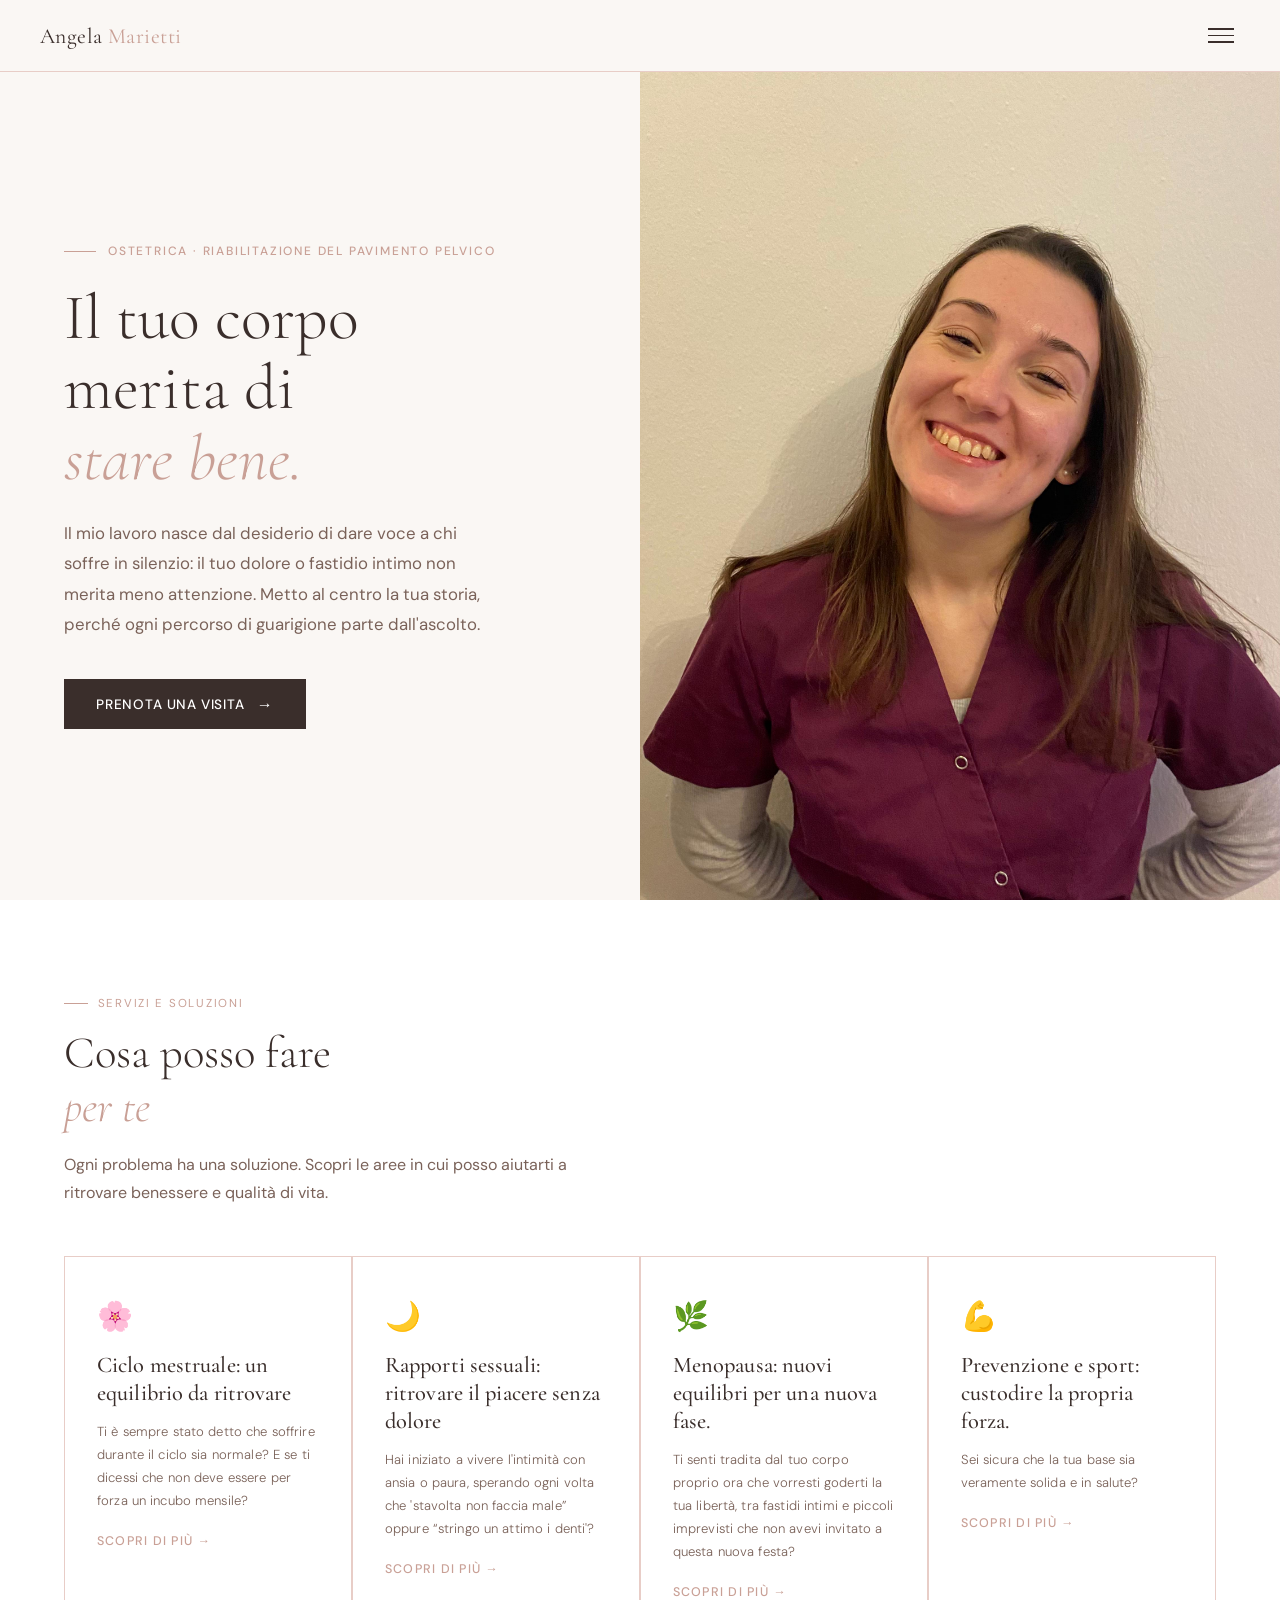
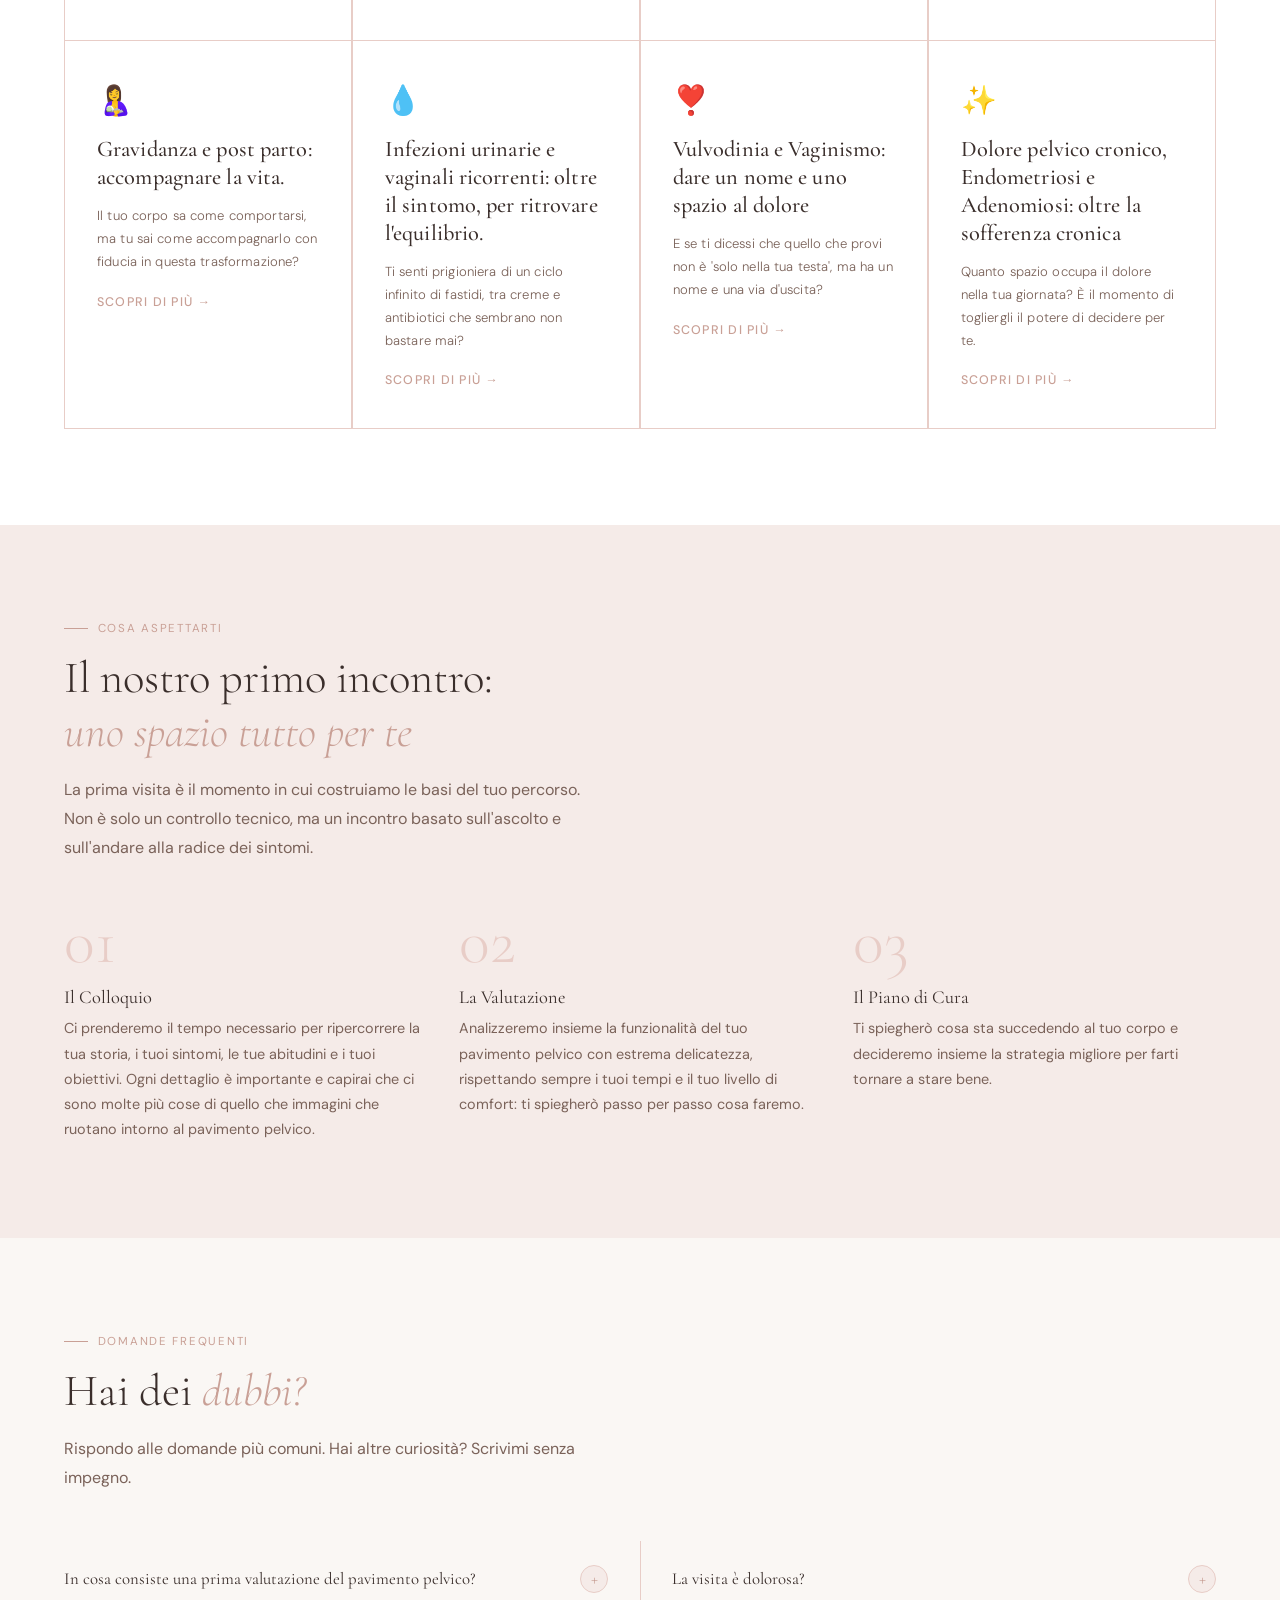
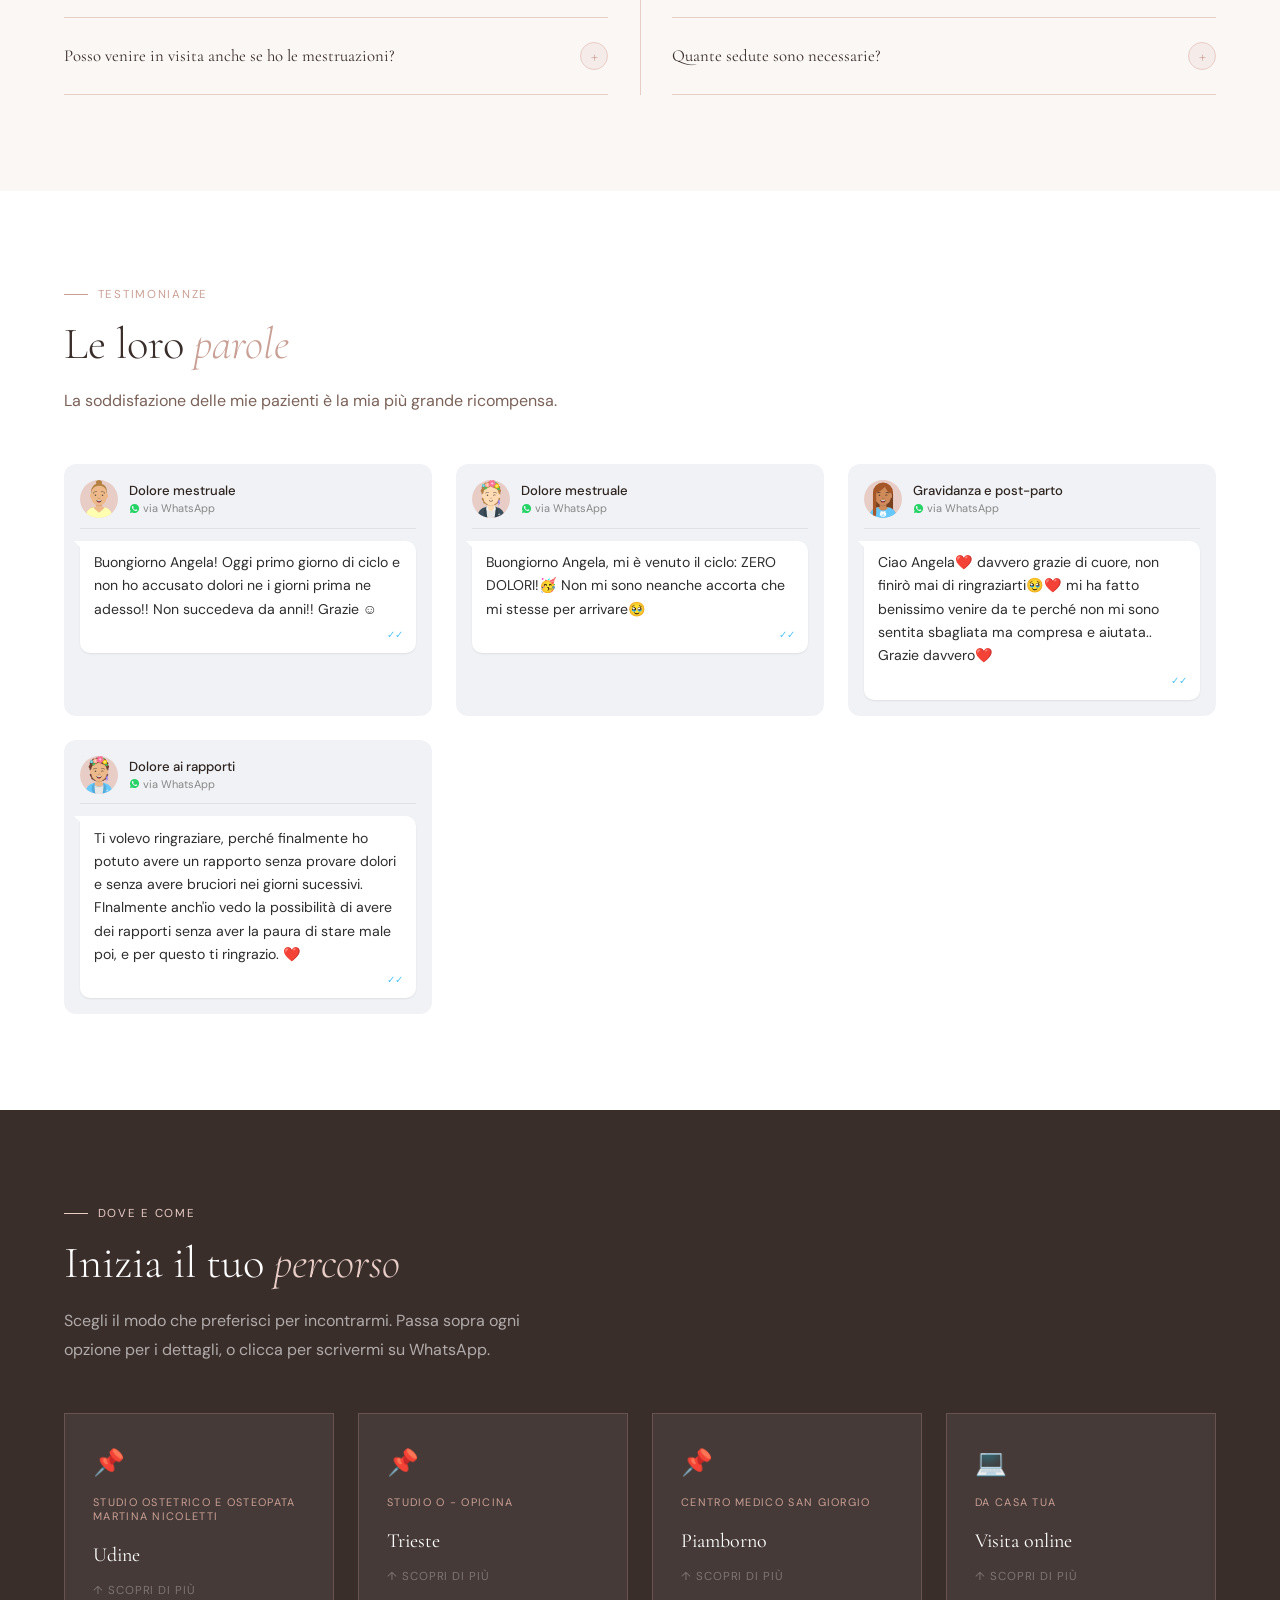
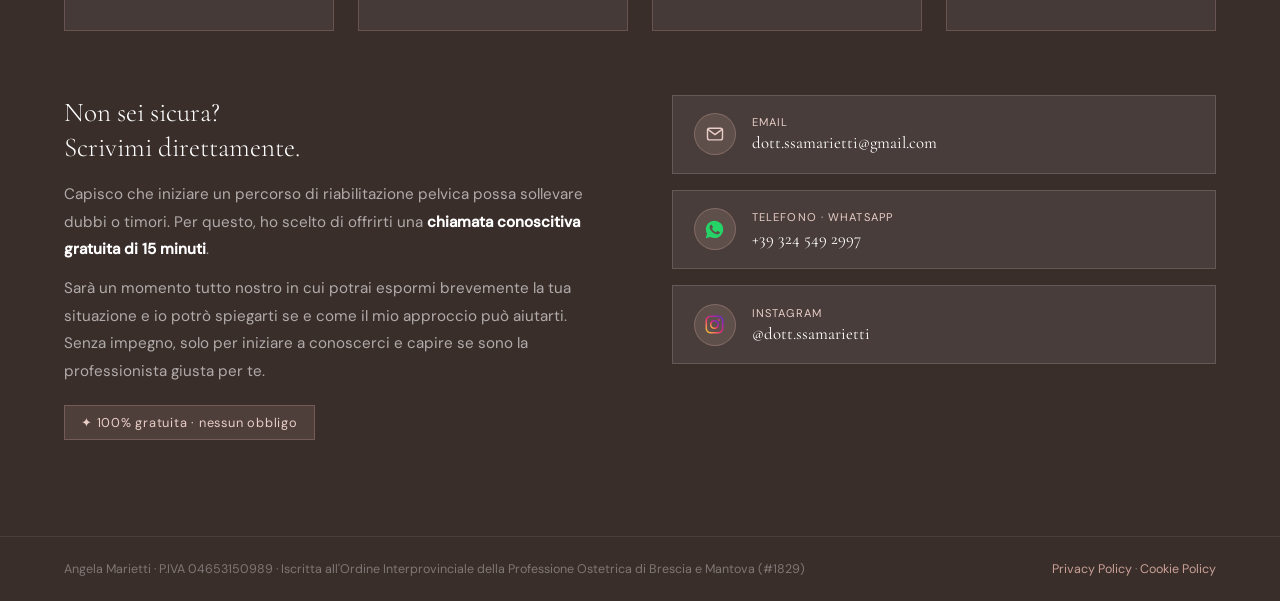
==== commit 8cbad0ba: "titolo sito" ====
--- a/index.html
+++ b/index.html
@@ -3,14 +3,15 @@
 <head>
 <meta charset="UTF-8">
 <meta name="viewport" content="width=device-width, initial-scale=1.0">
-<title>Angela Marietti – Ostetrica, Riabilitazione del Pavimento Pelvico | Udine, Trieste</title>
+<title>Angela Marietti - Ostetrica, Riabilitazione del Pavimento Pelvico</title>
 <meta name="description" content="Angela Marietti, ostetrica specializzata in riabilitazione del pavimento pelvico. Trattamento di dolore pelvico, vulvodinia, vaginismo, incontinenza, post-partum e menopausa. Visite a Udine, Trieste, Piamborno e online.">
 <meta name="keywords" content="ostetrica, pavimento pelvico, pelvi, riabilitazione pavimento pelvico, dolore pelvico, vulvodinia, vaginismo, incontinenza urinaria, dolore rapporti sessuali, dispareunia, endometriosi, adenomiosi, cistite ricorrente, cistite, post-partum, menopausa, ostetrica Udine, ostetrica Trieste, ostetrica Piamborno, fisioterapia pelvica, dismenorrea, parto">
 <meta name="author" content="Angela Marietti">
-<meta property="og:title" content="Angela Marietti – Ostetrica, Riabilitazione del Pavimento Pelvico">
+<meta property="og:title" content="Angela Marietti - Ostetrica, Riabilitazione del Pavimento Pelvico">
 <meta property="og:description" content="Percorsi personalizzati di riabilitazione del pavimento pelvico per dolore pelvico, vulvodinia, vaginismo, post-partum e menopausa. Studio a Udine, Trieste, Piamborno e online.">
 <meta property="og:type" content="website">
 <meta property="og:locale" content="it_IT">
+<meta property="og:site_name" content="Dott.ssa Ostetrica Angela Marietti">
 <style>
   @font-face {
     font-family: 'Cormorant Garamond';
@@ -656,6 +657,19 @@
     footer { padding: 1.5rem; }
   }
 </style>
+<script type="application/ld+json">
+  {
+    "@context": "https://schema.org",
+    "@type": "MedicalBusiness",
+    "name": "Angela Marietti",
+    "url": "https://dottssamarietti.com",
+    "description": "Ostetrica specializzata in riabilitazione del pavimento pelvico",
+    "telephone": "+393245492997",
+    "sameAs": [
+      "https://instagram.com/dott.ssamarietti"
+    ]
+  }
+</script>
 </head>
 <body>
 
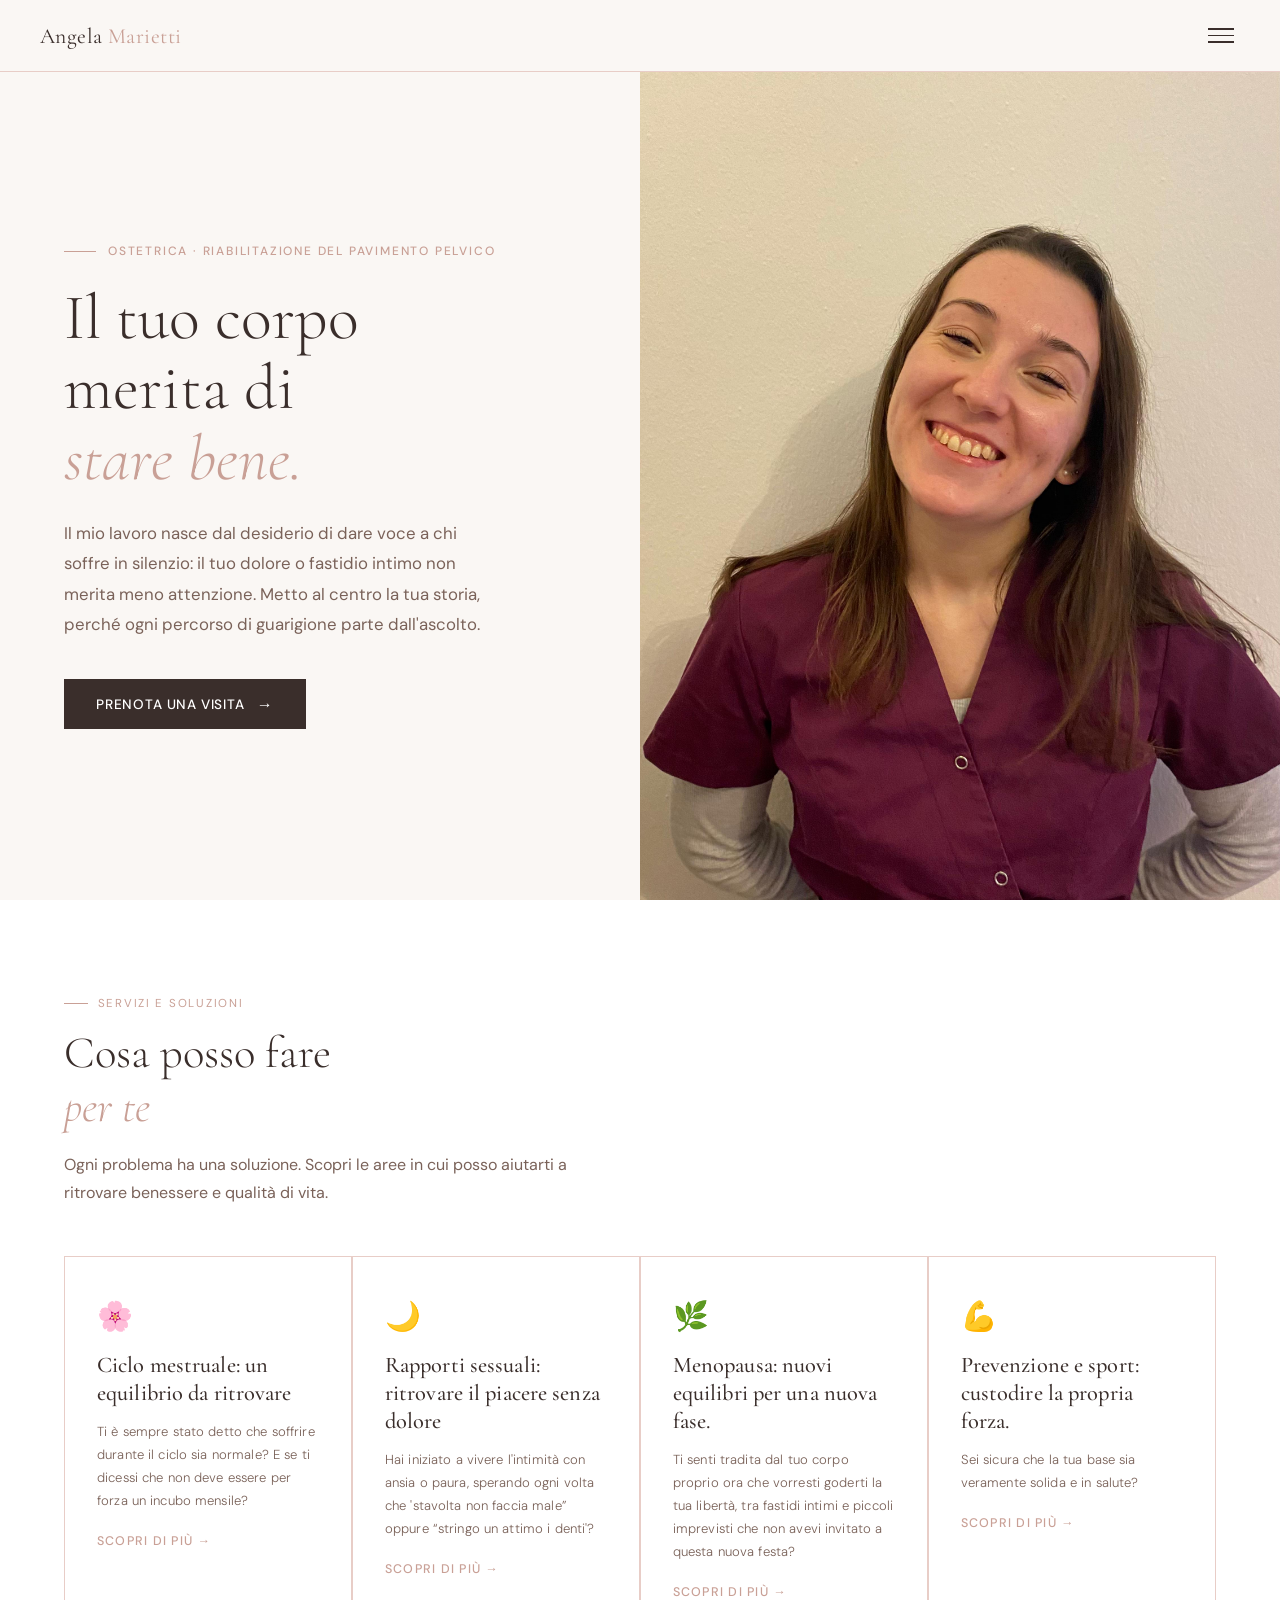
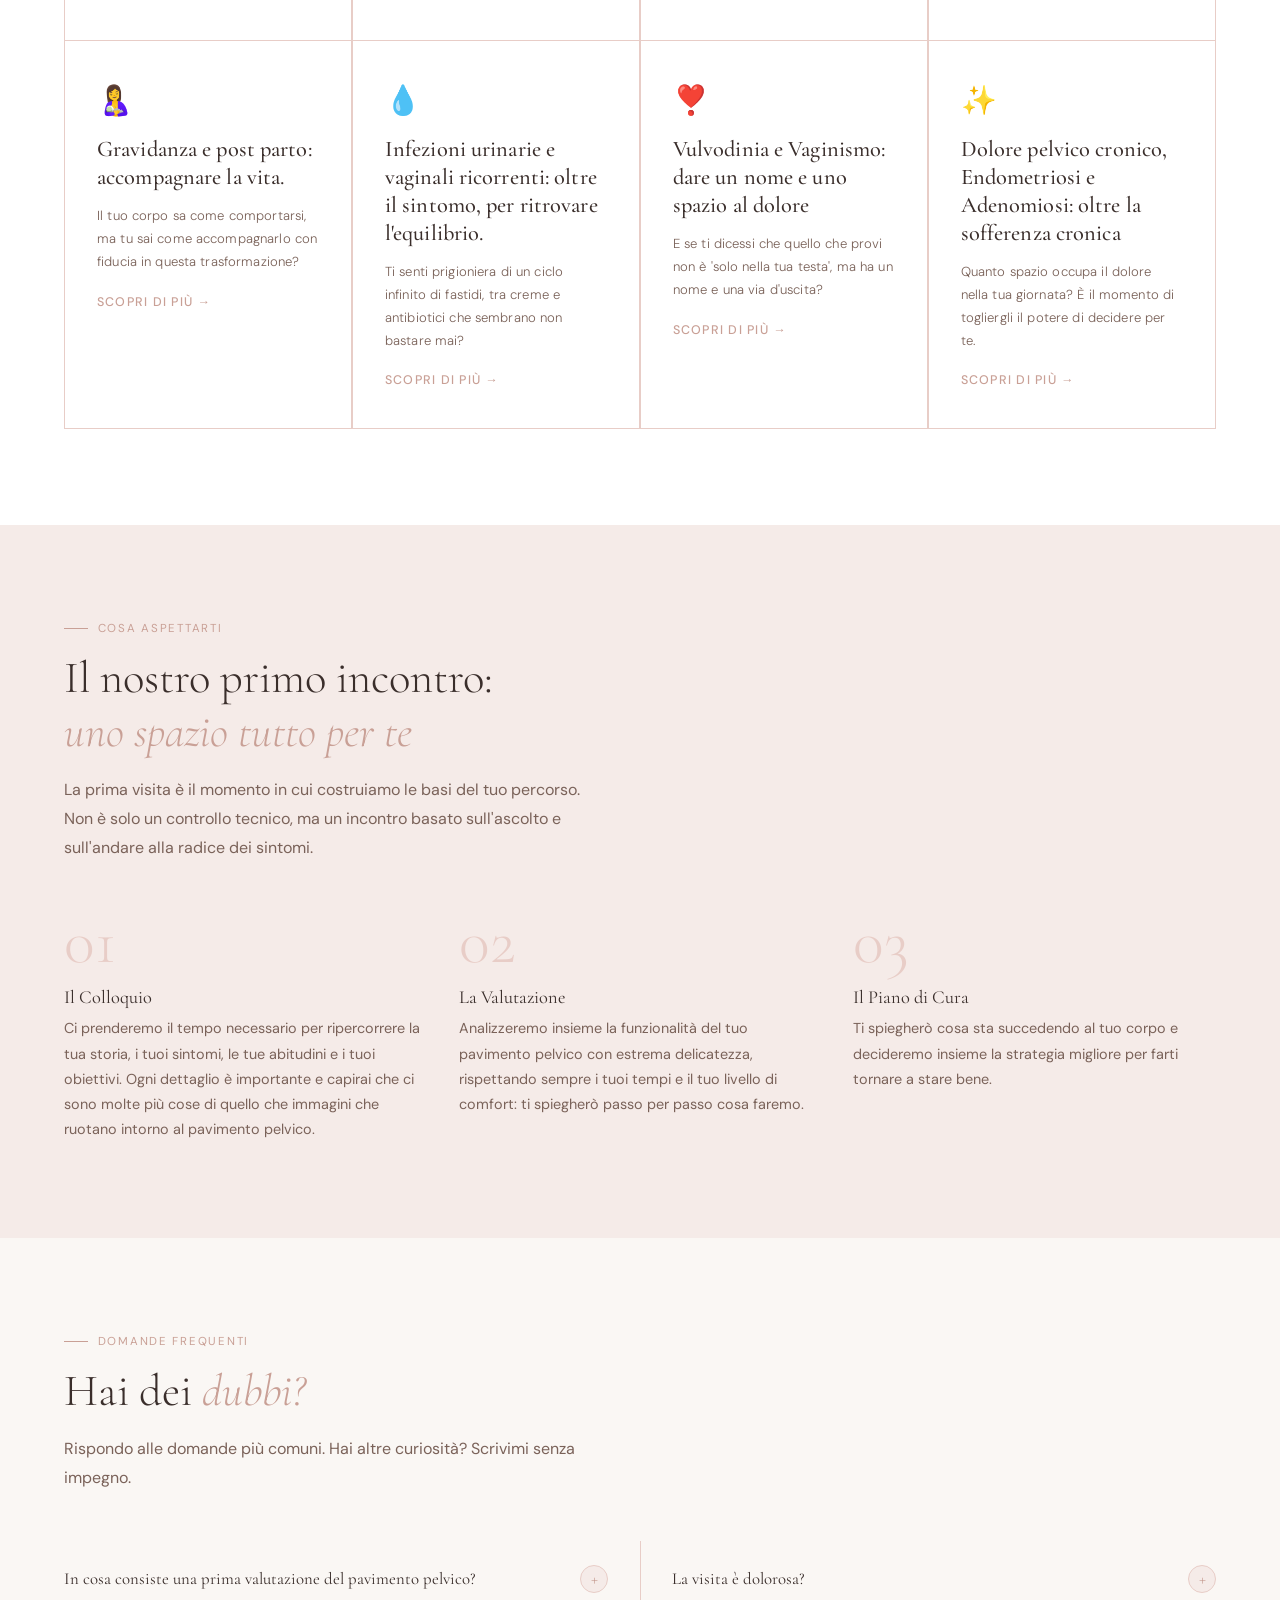
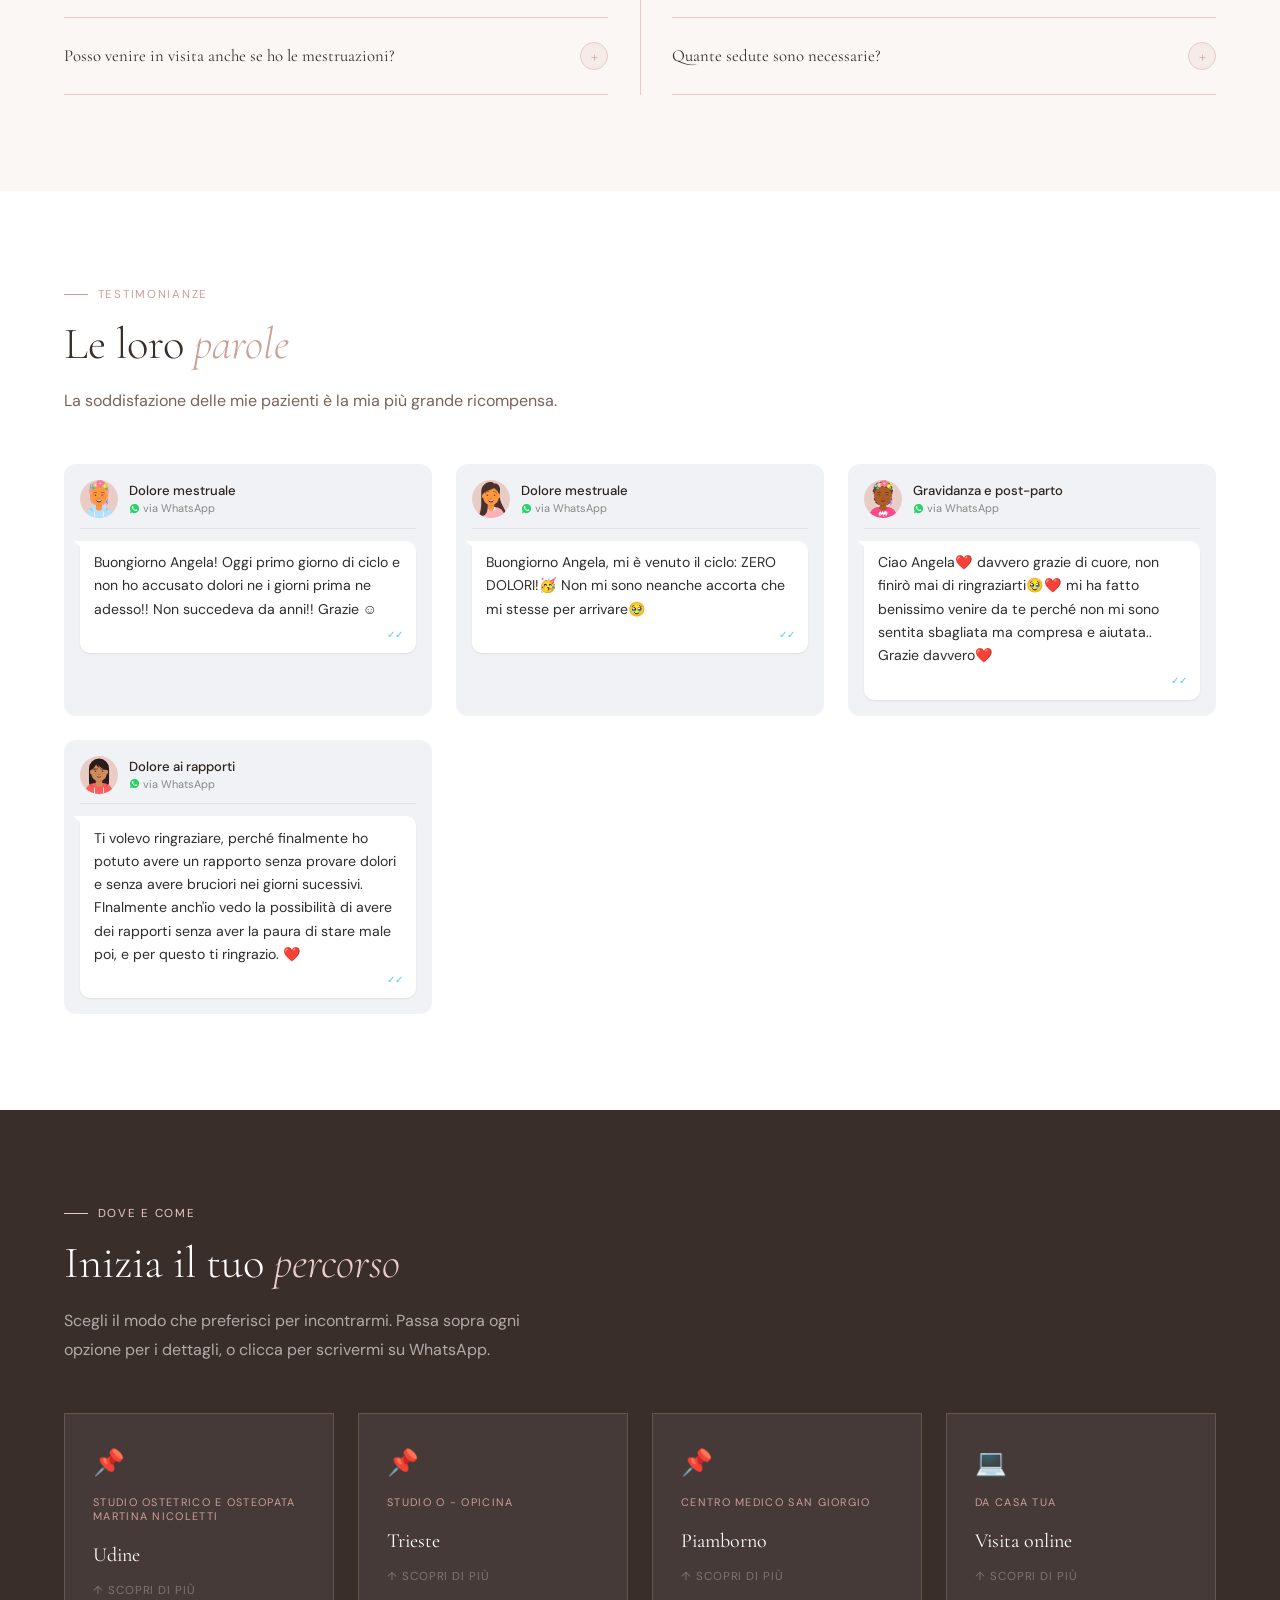
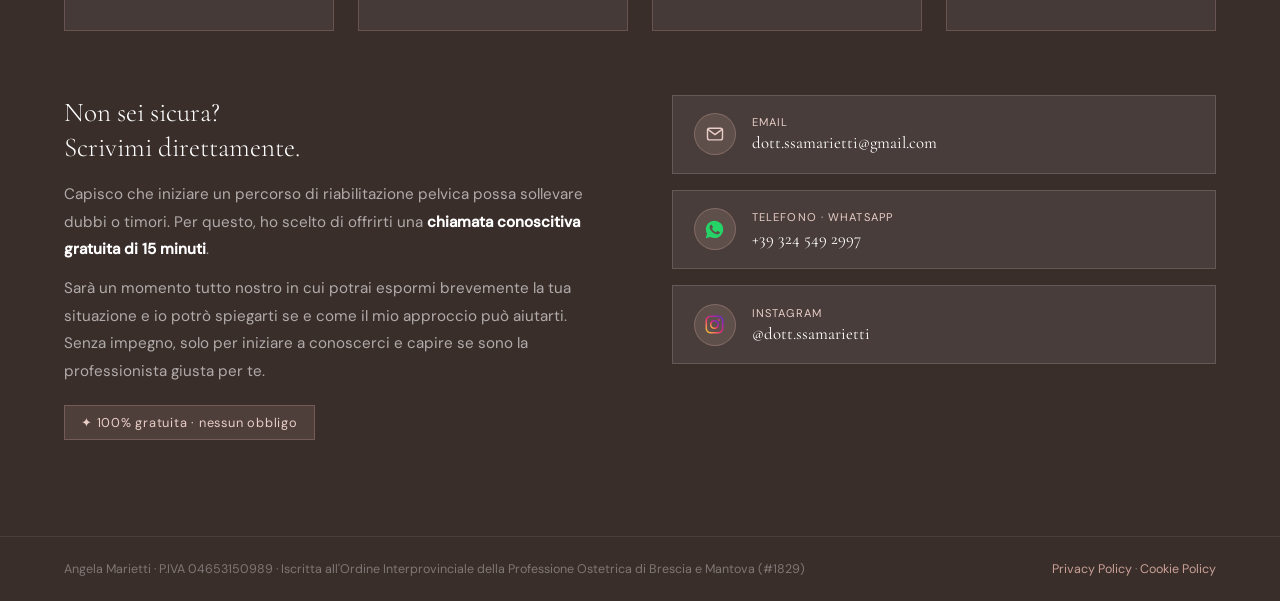
==== commit 166c7808: "logo sito" ====
--- a/index.html
+++ b/index.html
@@ -11,7 +11,12 @@
 <meta property="og:description" content="Percorsi personalizzati di riabilitazione del pavimento pelvico per dolore pelvico, vulvodinia, vaginismo, post-partum e menopausa. Studio a Udine, Trieste, Piamborno e online.">
 <meta property="og:type" content="website">
 <meta property="og:locale" content="it_IT">
-<meta property="og:site_name" content="Dott.ssa Ostetrica Angela Marietti">
+<meta property="og:site_name" content="Angela Marietti">
+<meta property="og:image" content="https://dottssamarietti.com/amo.jpeg">
+<meta property="og:image:width" content="1200">
+<meta property="og:image:height" content="630">
+<meta name="twitter:card" content="summary_large_image">
+<meta name="twitter:image" content="https://dottssamarietti.com/amo.jpeg">
 <style>
   @font-face {
     font-family: 'Cormorant Garamond';
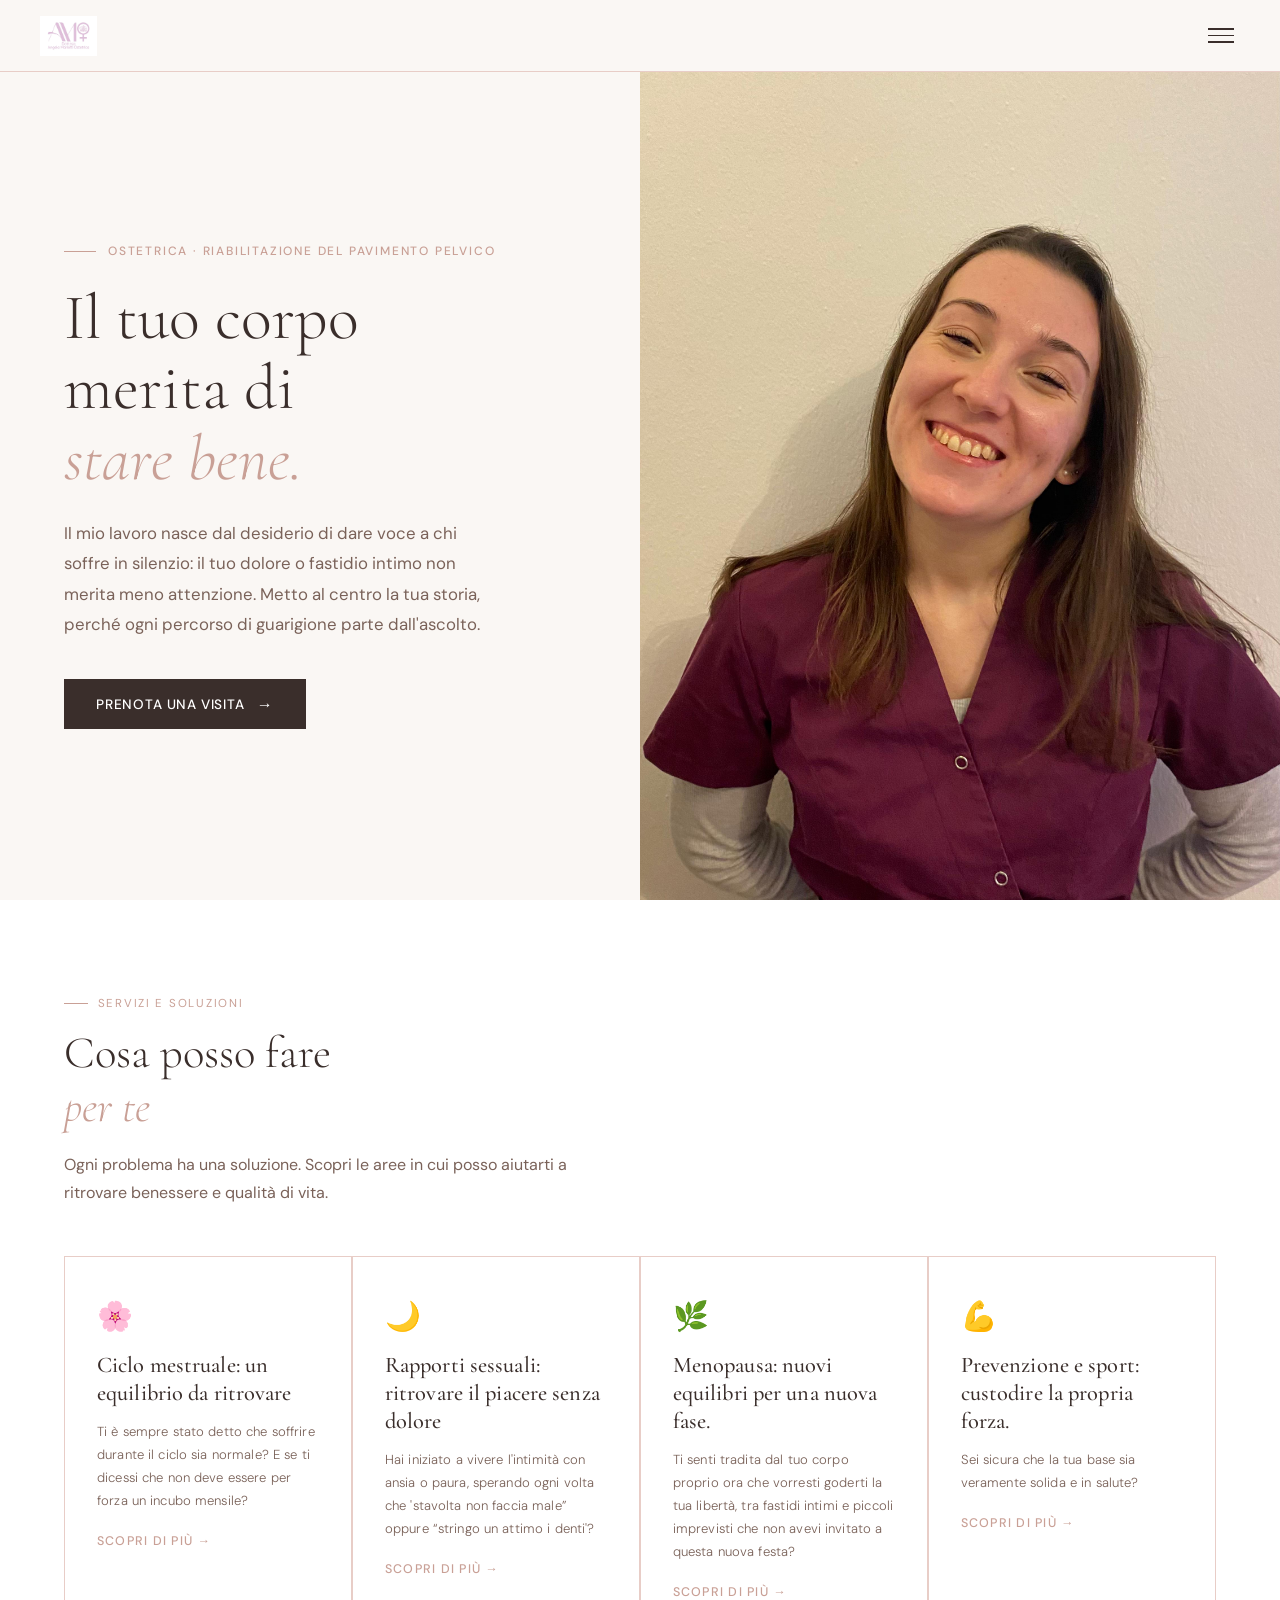
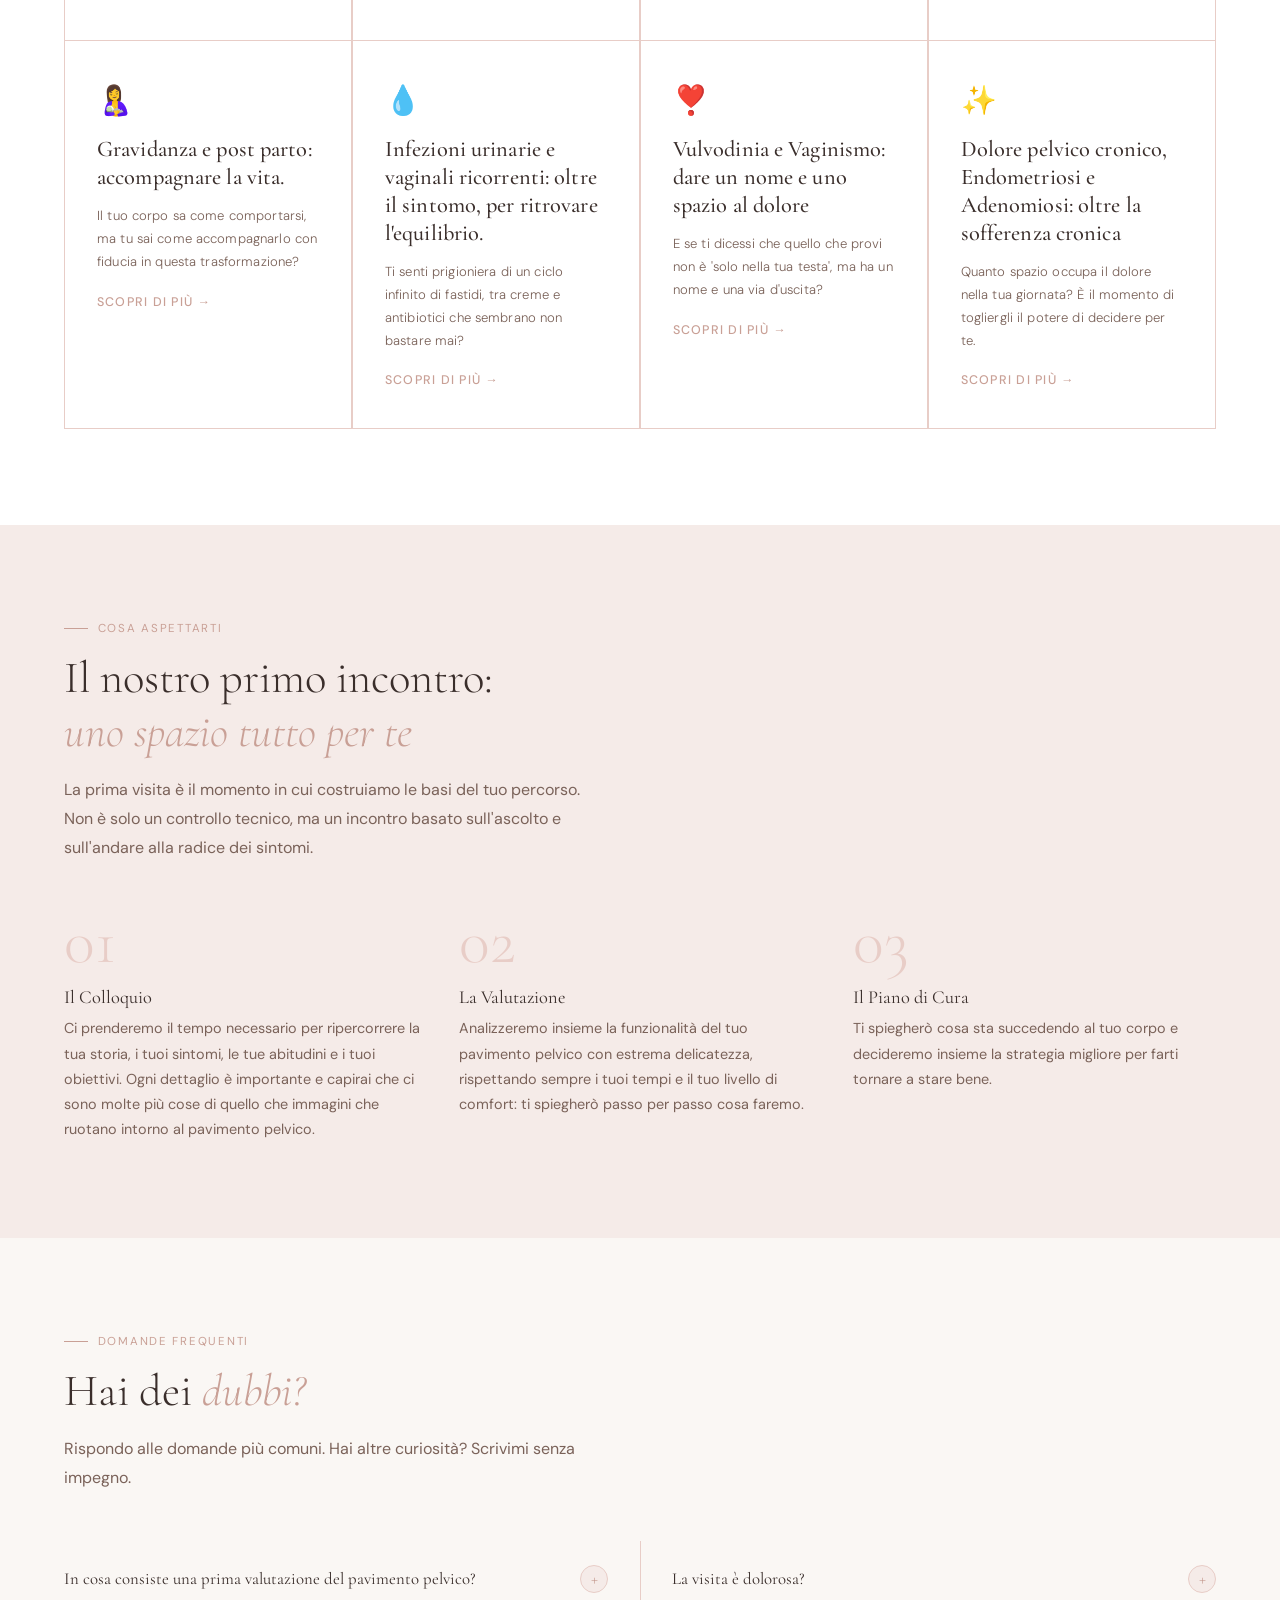
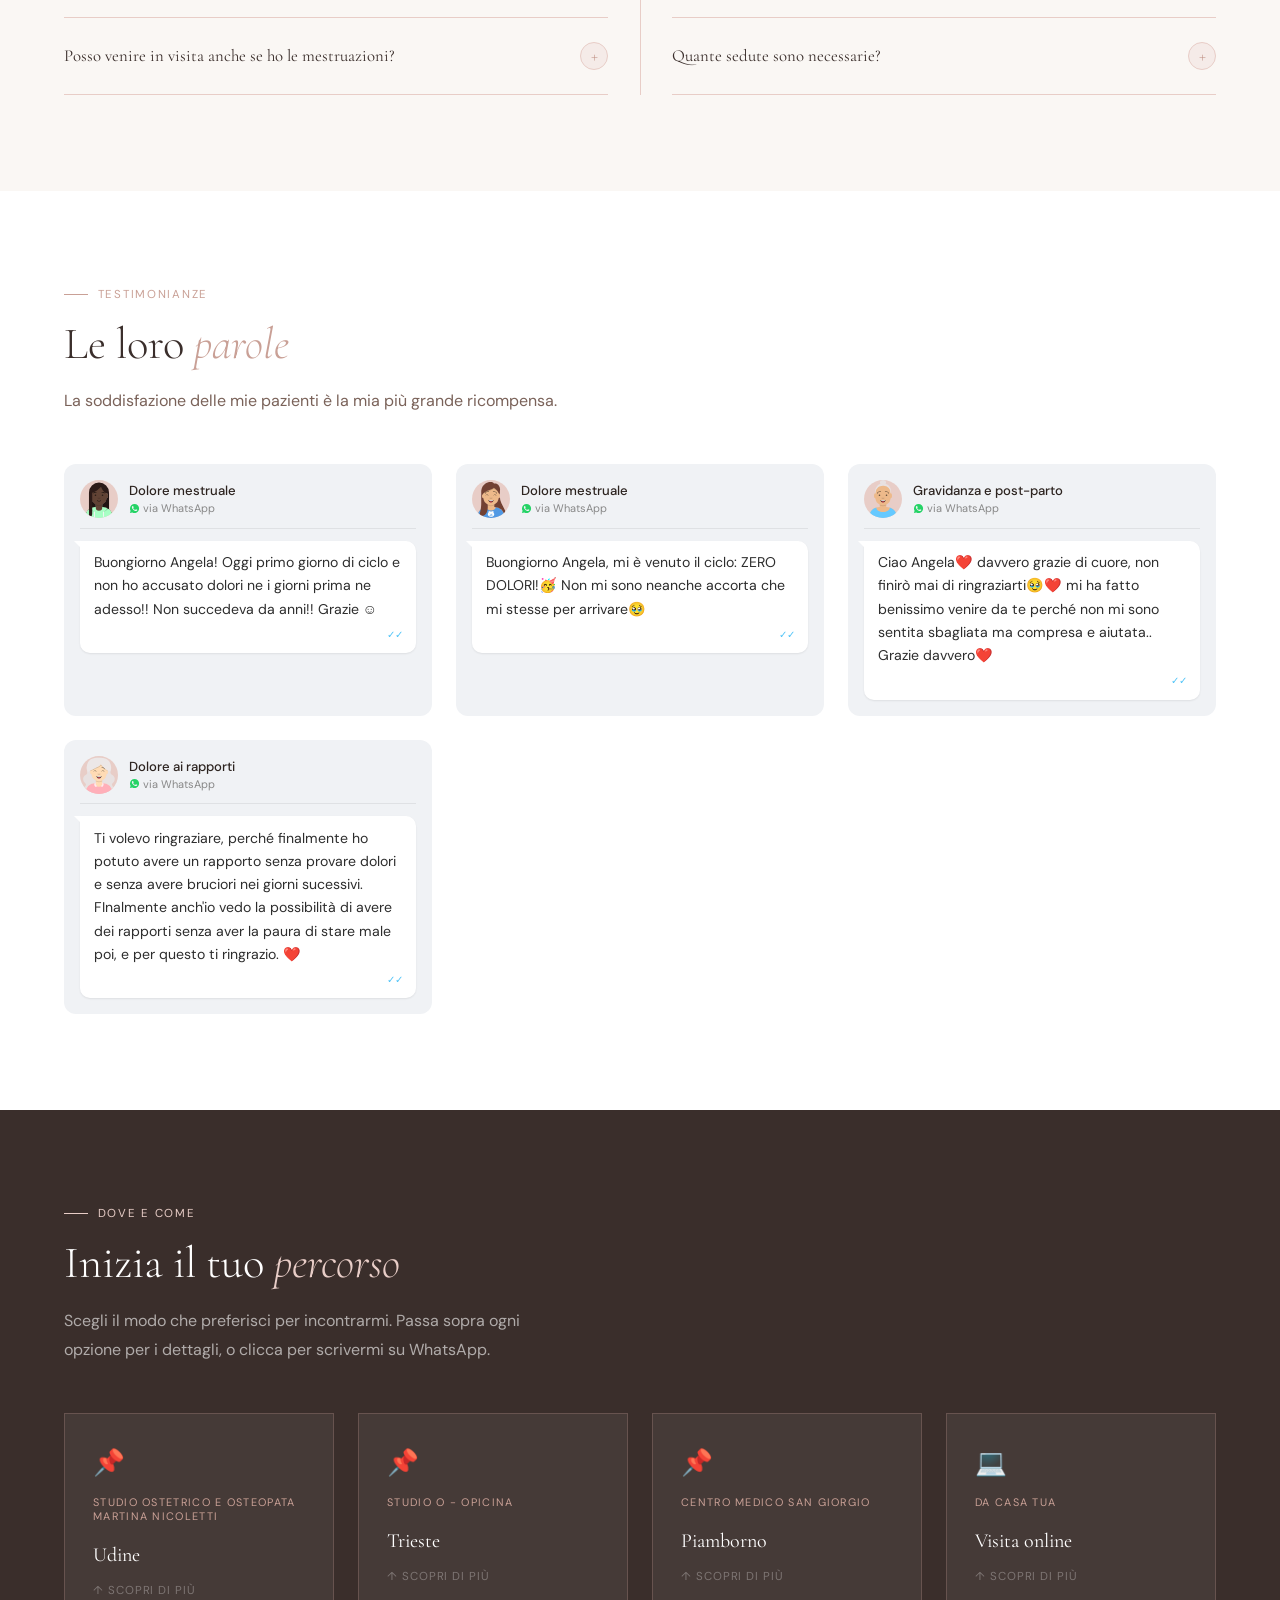
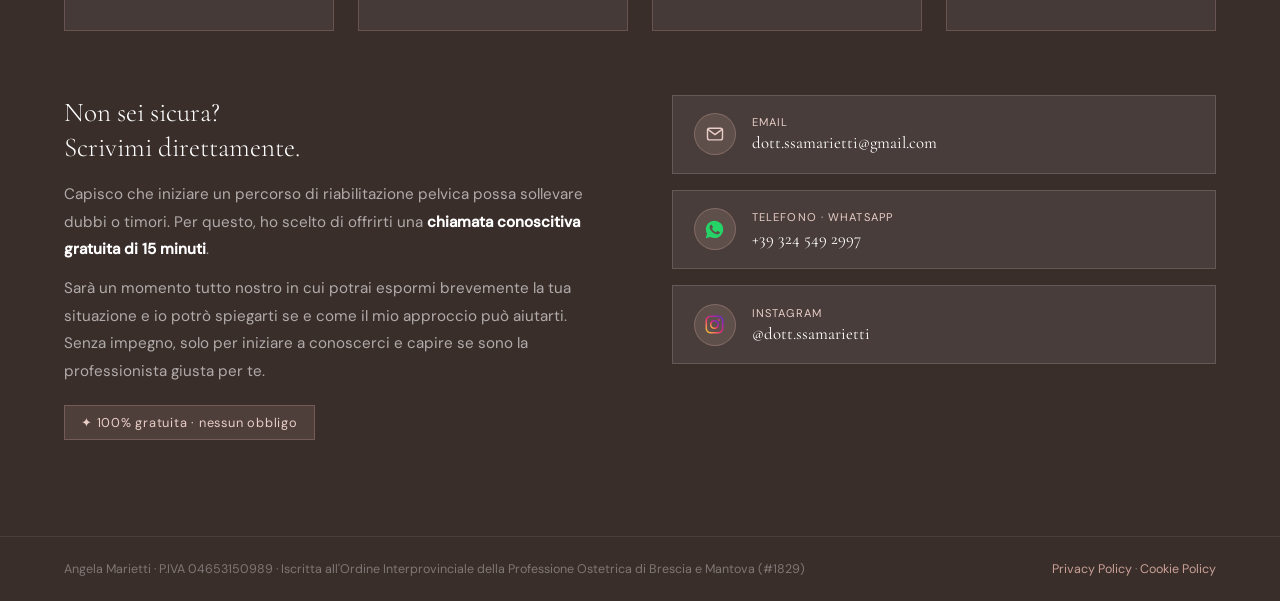
==== commit 23292f5d: "logo sito" ====
--- a/index.html
+++ b/index.html
@@ -104,6 +104,7 @@
     font-size: 1.35rem; font-weight: 400;
     color: var(--warm-dark); letter-spacing: 0.02em;
     cursor: pointer; text-decoration: none;
+    display: flex; align-items: center;
   }
   .nav-logo span { color: var(--rose); }
 
@@ -680,7 +681,9 @@
 
 <!-- NAV -->
 <nav id="mainNav">
-  <a class="nav-logo" onclick="showPage('home')" href="#">Angela <span>Marietti</span></a>
+  <a class="nav-logo" onclick="showPage('home')" href="#">
+    <img src="amo.jpeg" alt="Angela Marietti Ostetrica" style="height: 40px; width: auto; display: block;">
+  </a>
   <button class="hamburger" id="hamburger" aria-label="Menu" onclick="toggleMenu()">
     <span></span><span></span><span></span>
   </button>
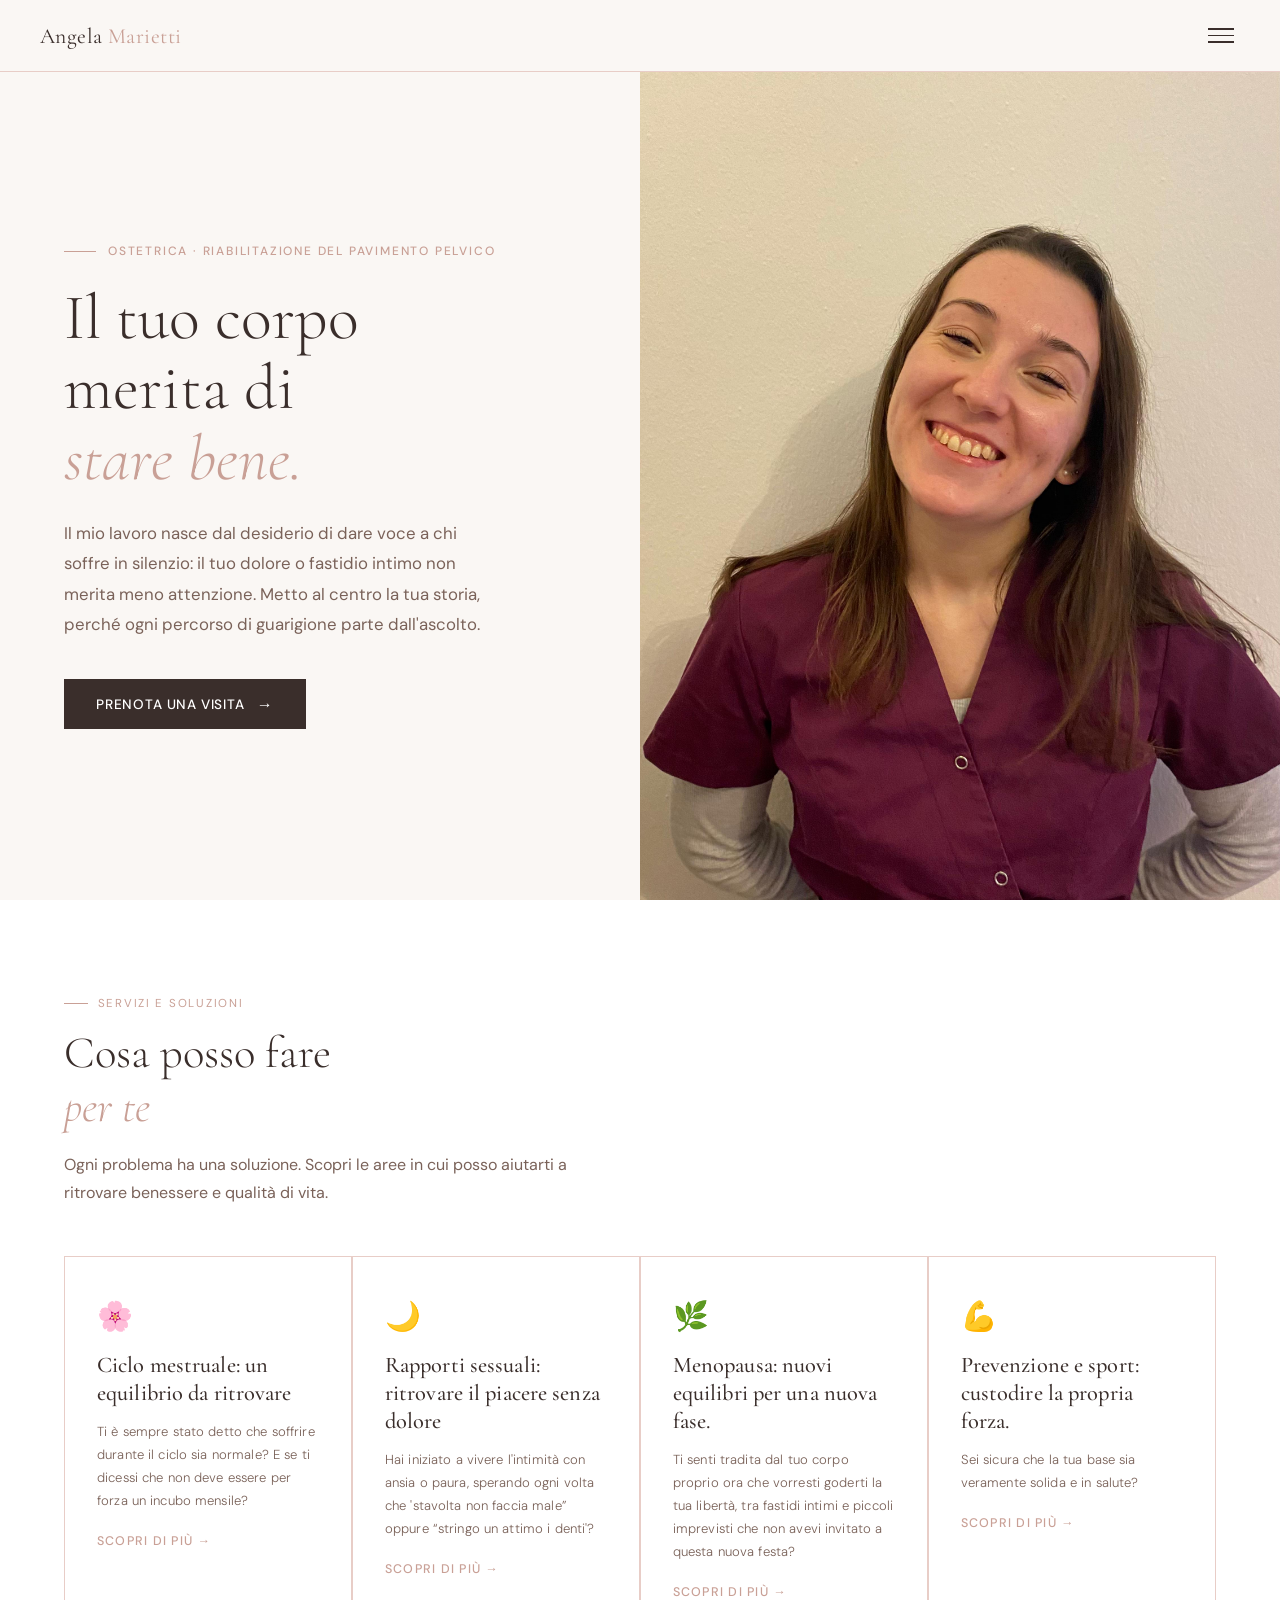
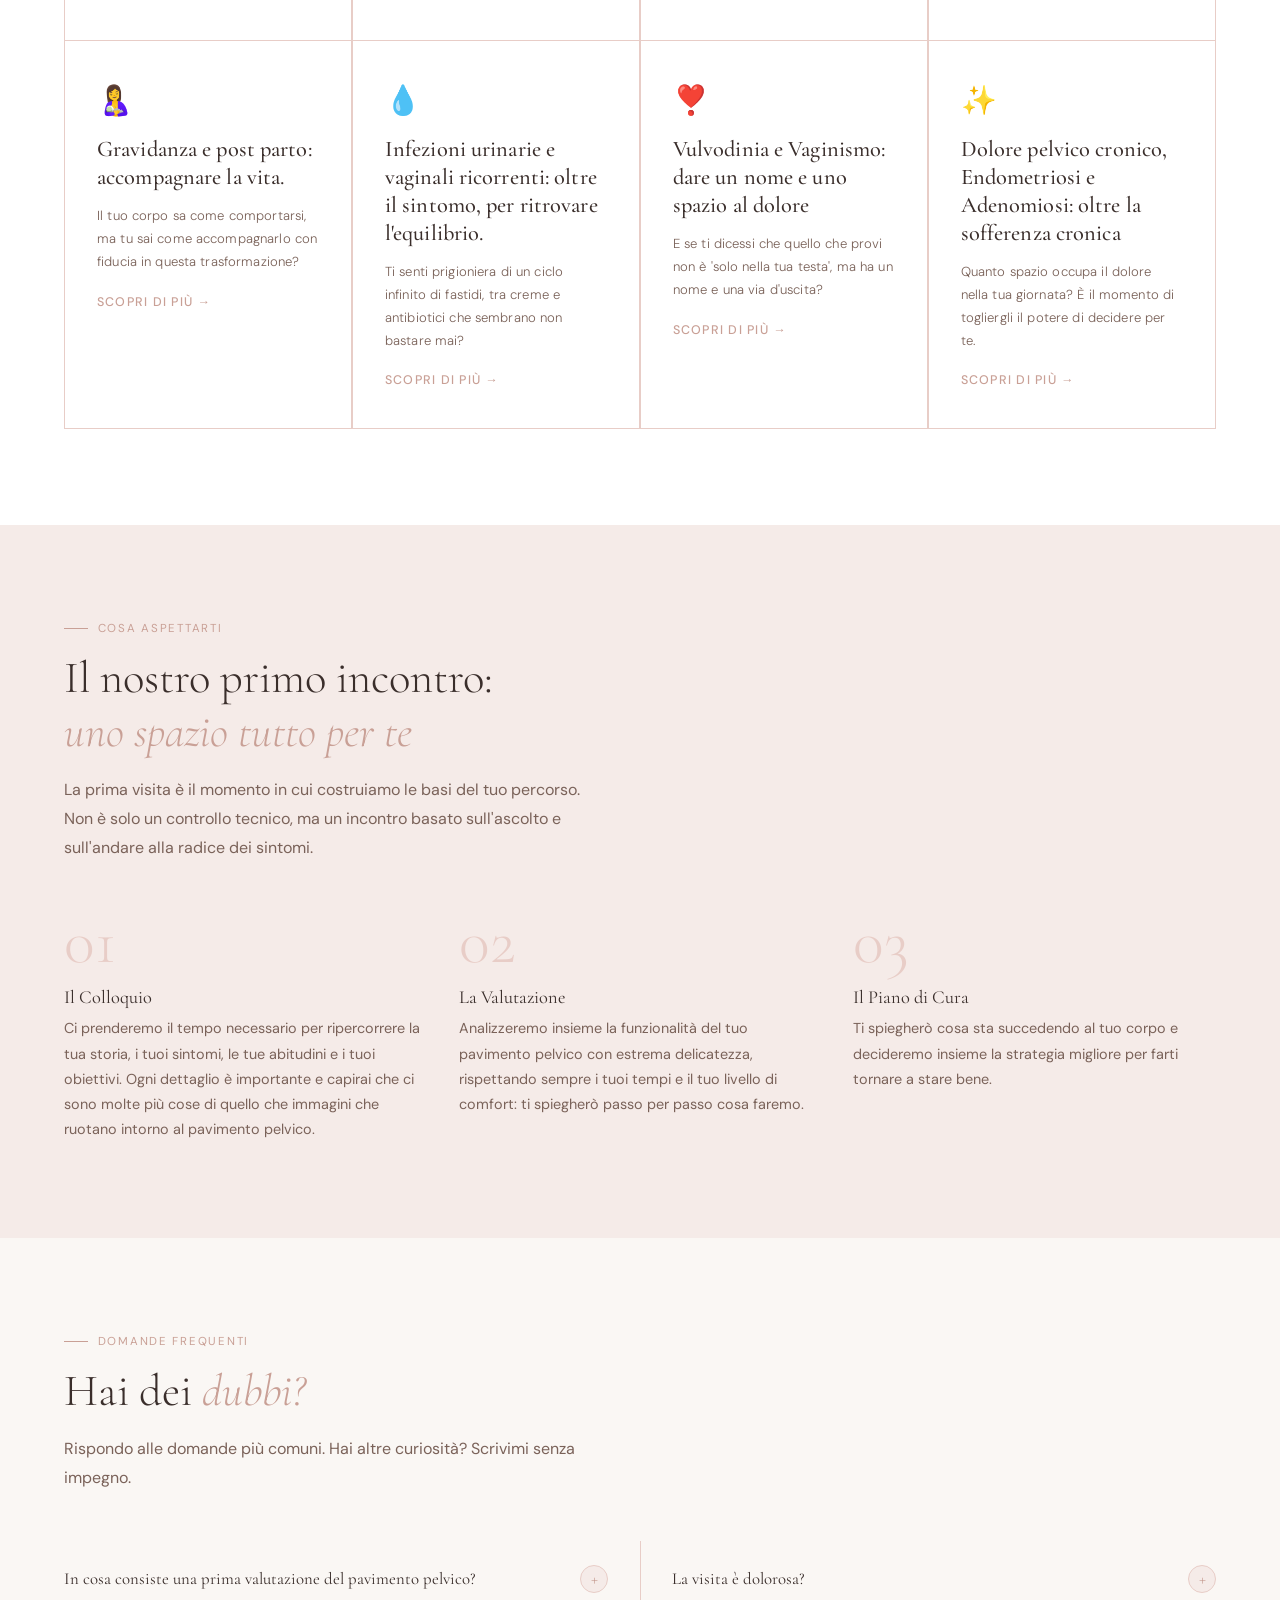
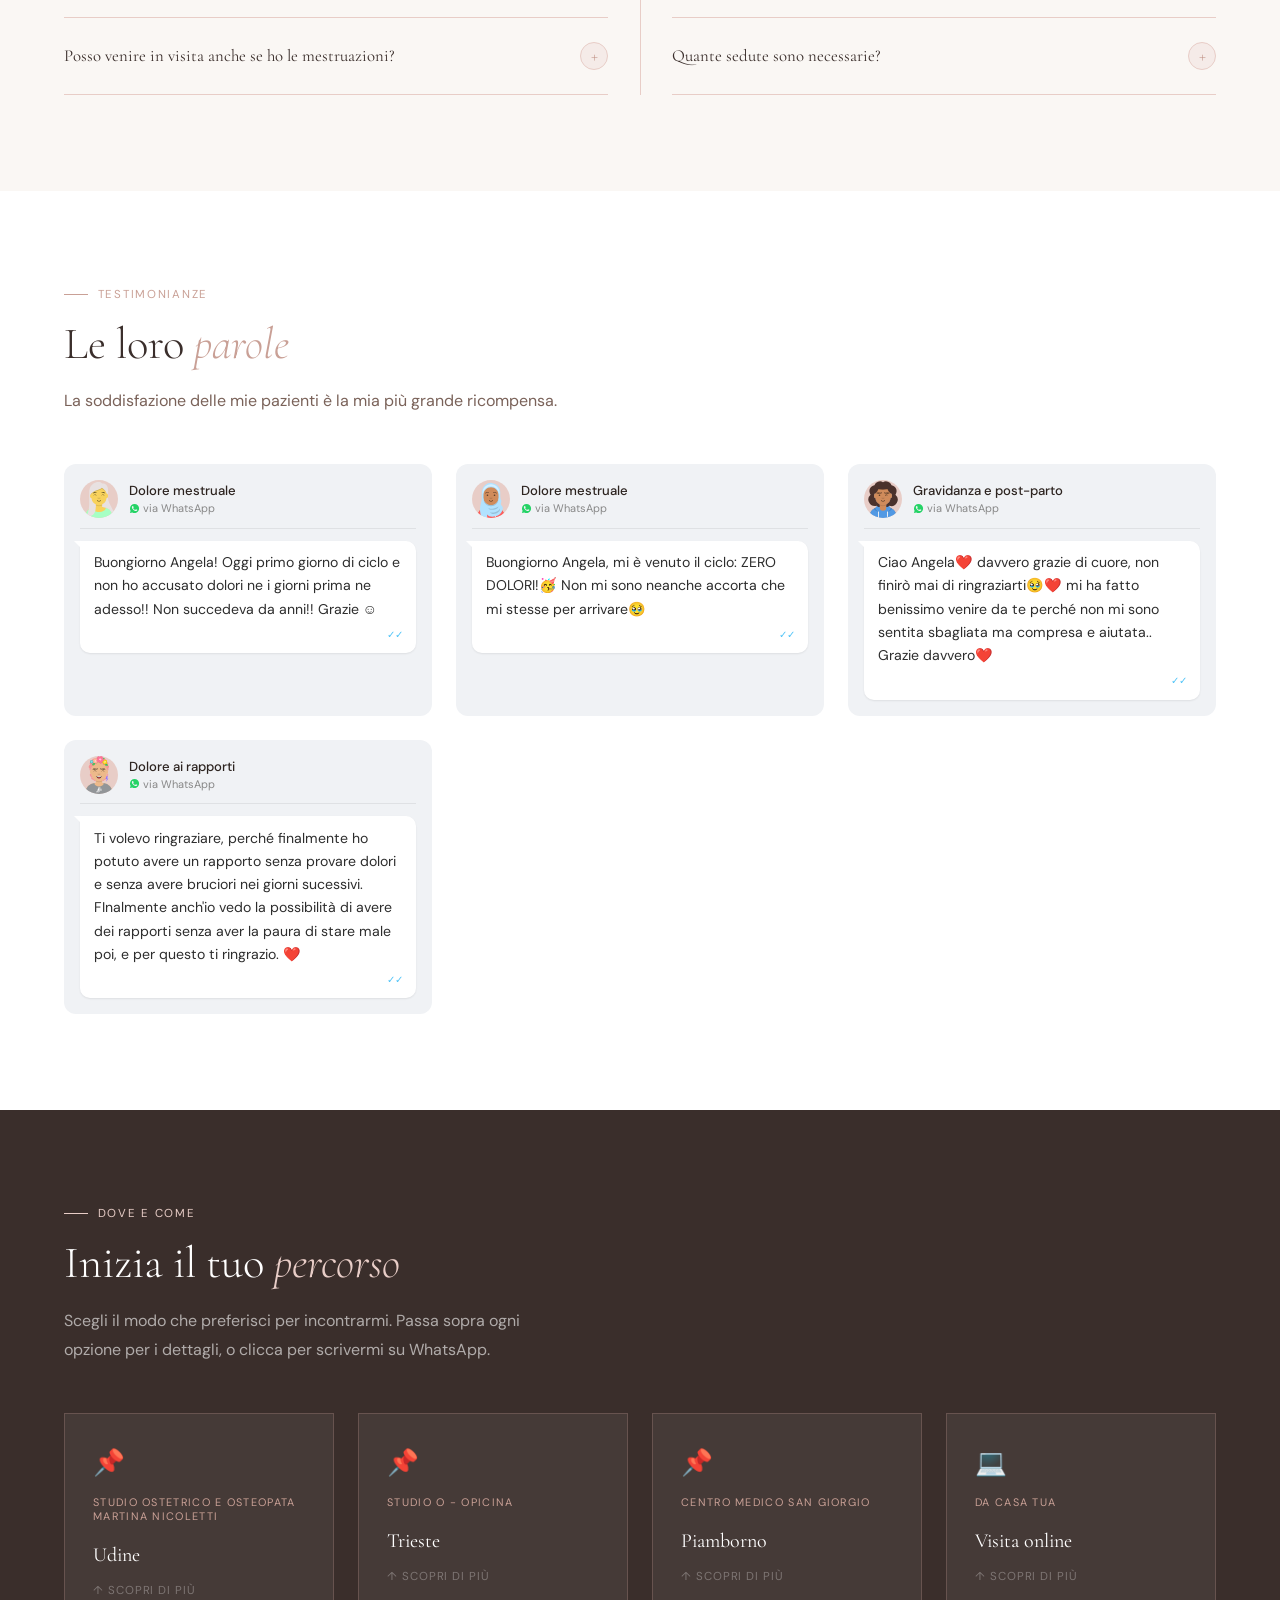
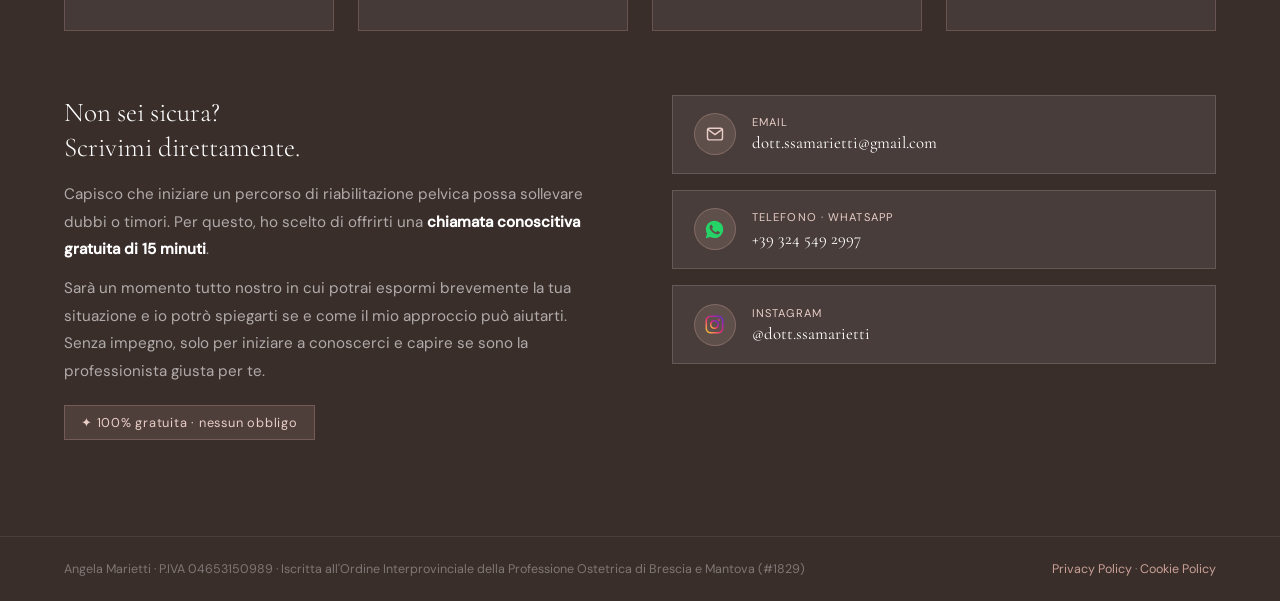
==== commit fdfc9c38: "logo sito" ====
--- a/index.html
+++ b/index.html
@@ -17,6 +17,9 @@
 <meta property="og:image:height" content="630">
 <meta name="twitter:card" content="summary_large_image">
 <meta name="twitter:image" content="https://dottssamarietti.com/amo.jpeg">
+<link rel="icon" type="image/jpeg" href="amo.jpeg">
+<link rel="apple-touch-icon" href="amo.jpeg">
+<link rel="shortcut icon" type="image/jpeg" href="amo.jpeg">
 <style>
   @font-face {
     font-family: 'Cormorant Garamond';
@@ -104,7 +107,6 @@
     font-size: 1.35rem; font-weight: 400;
     color: var(--warm-dark); letter-spacing: 0.02em;
     cursor: pointer; text-decoration: none;
-    display: flex; align-items: center;
   }
   .nav-logo span { color: var(--rose); }
 
@@ -681,9 +683,7 @@
 
 <!-- NAV -->
 <nav id="mainNav">
-  <a class="nav-logo" onclick="showPage('home')" href="#">
-    <img src="amo.jpeg" alt="Angela Marietti Ostetrica" style="height: 40px; width: auto; display: block;">
-  </a>
+  <a class="nav-logo" onclick="showPage('home')" href="#">Angela <span>Marietti</span></a>
   <button class="hamburger" id="hamburger" aria-label="Menu" onclick="toggleMenu()">
     <span></span><span></span><span></span>
   </button>
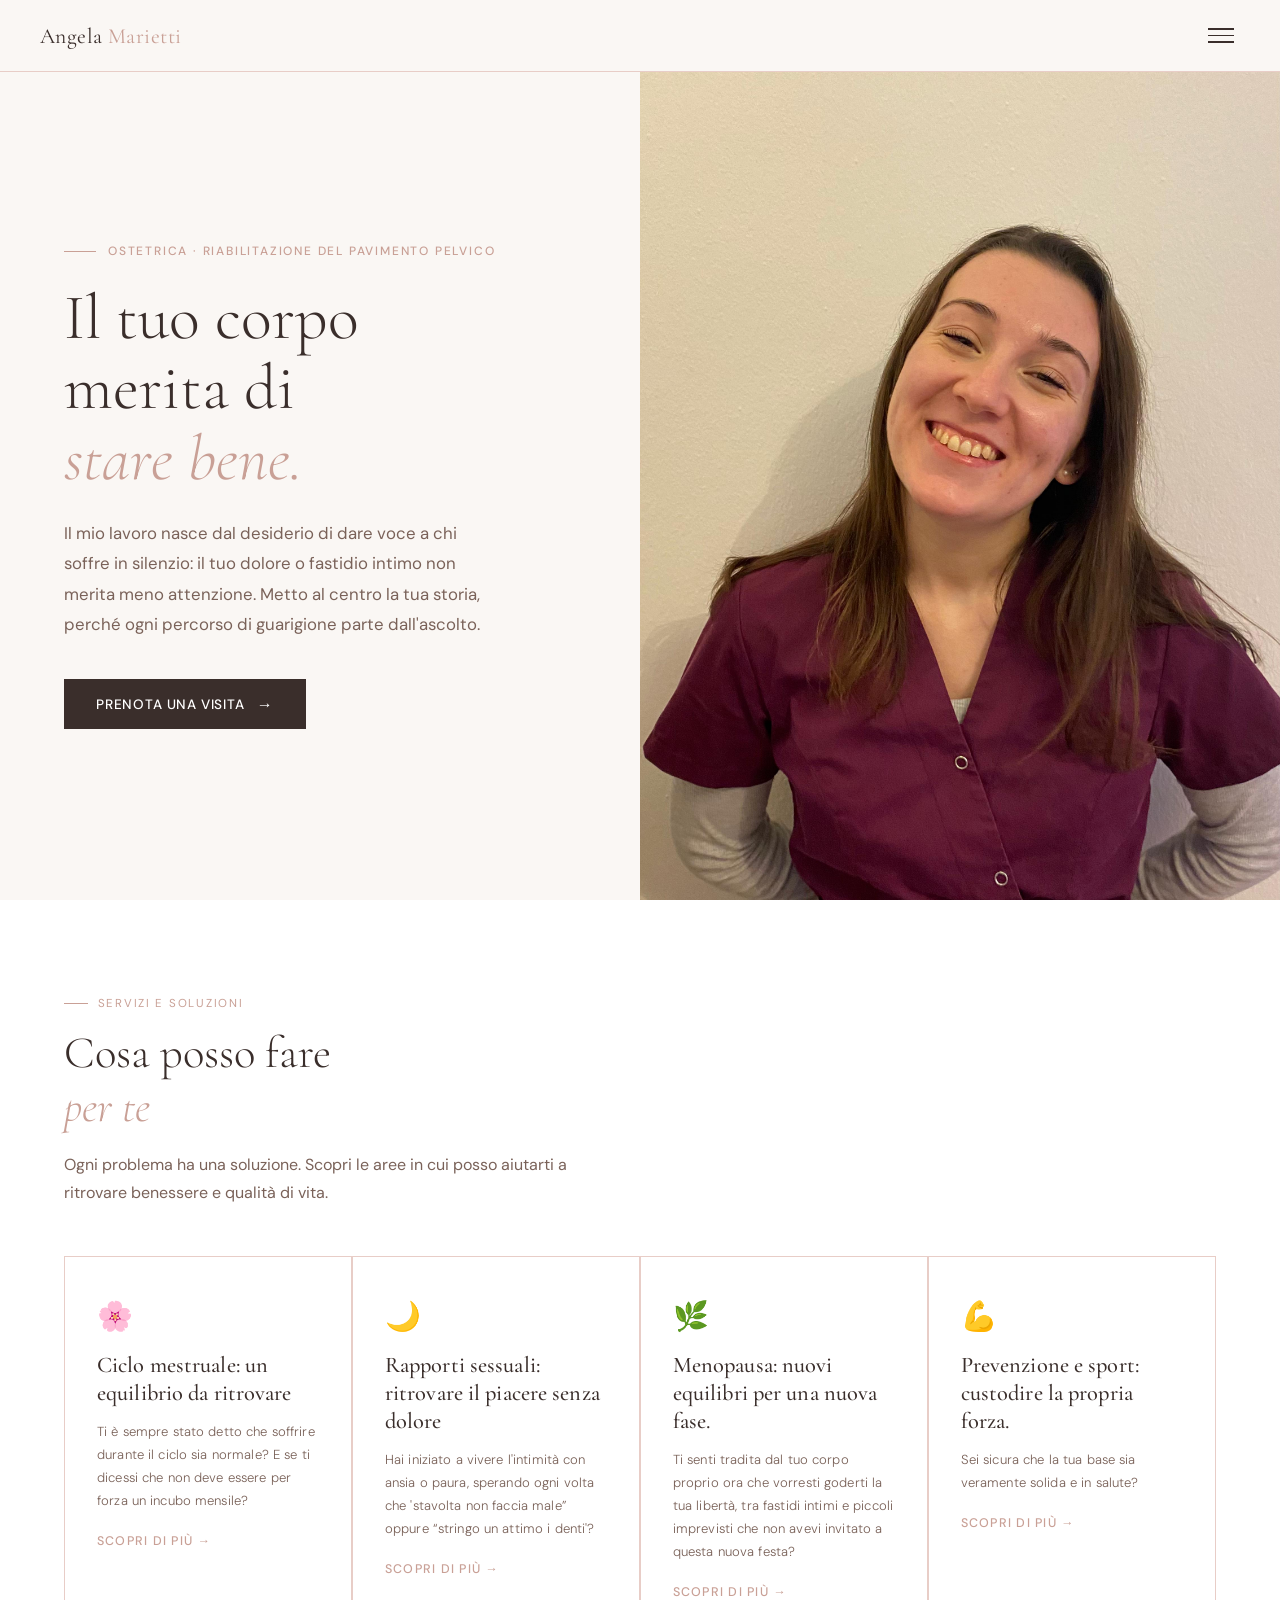
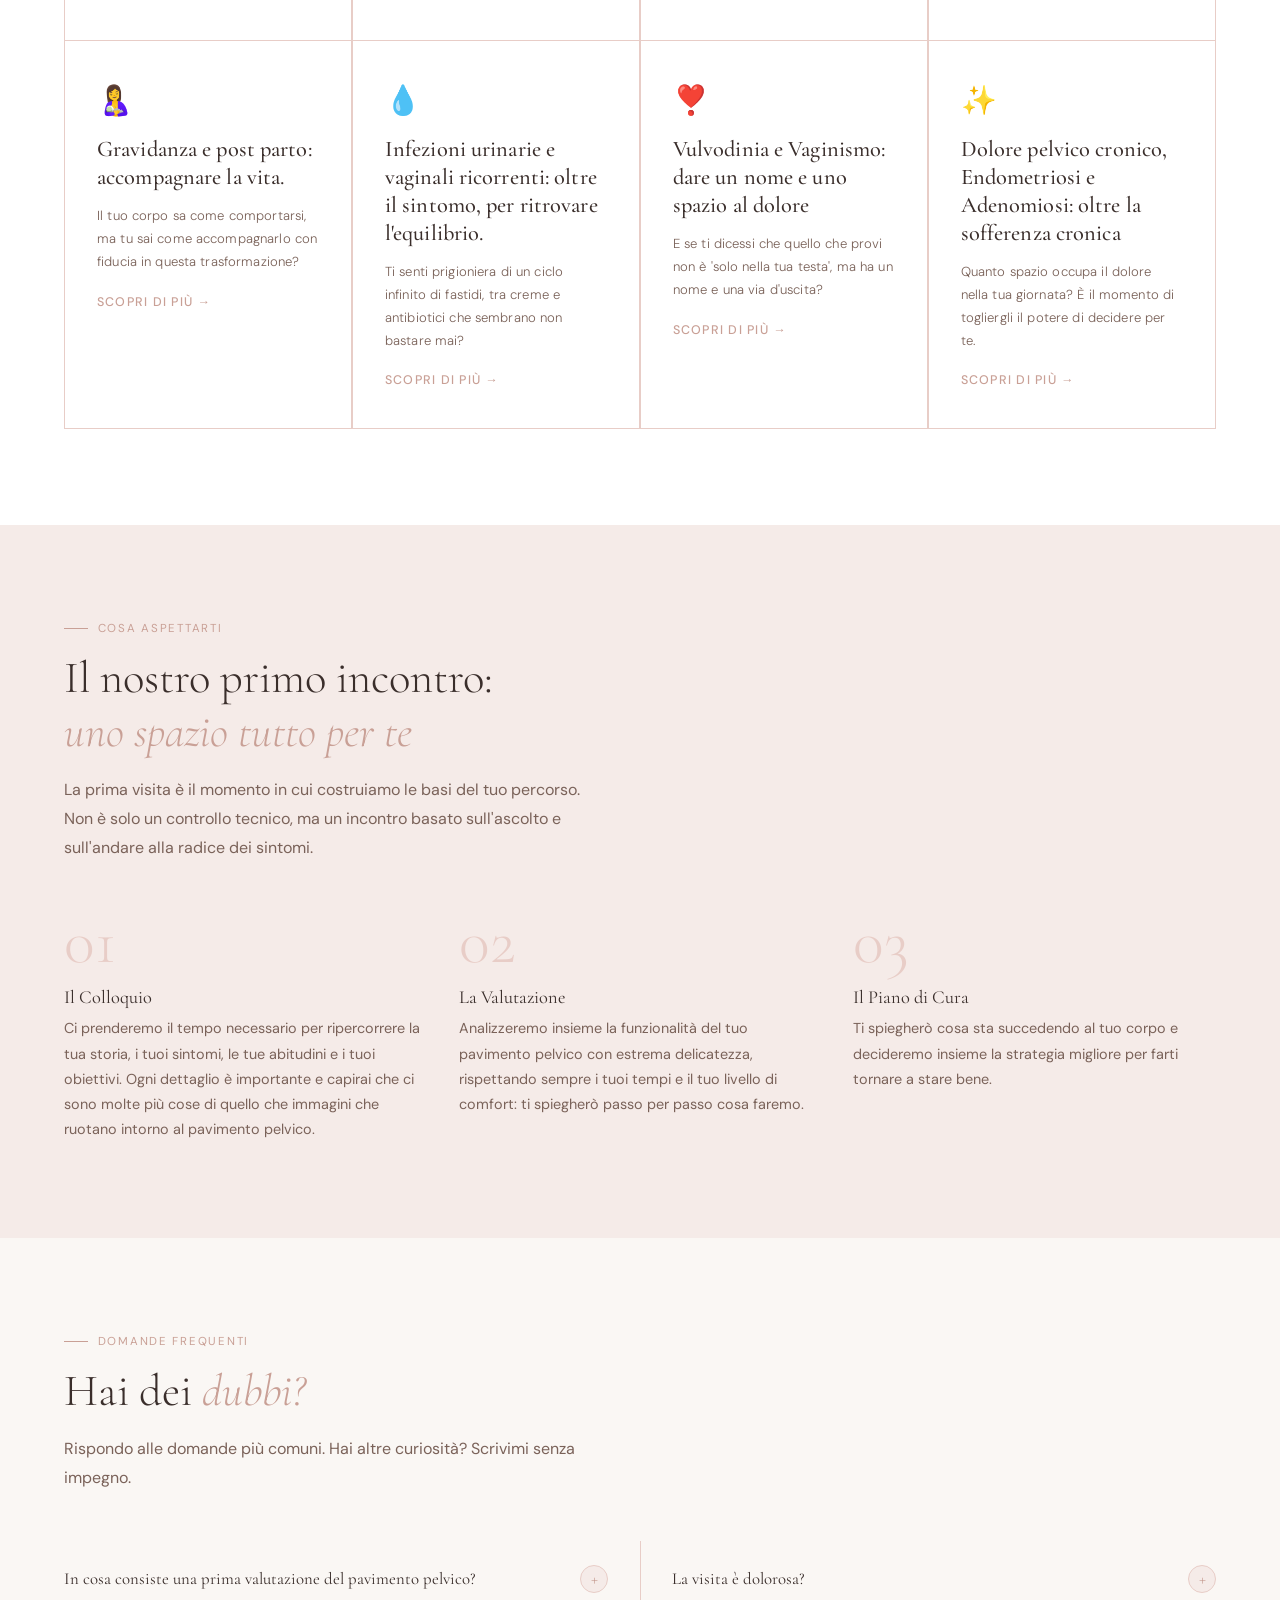
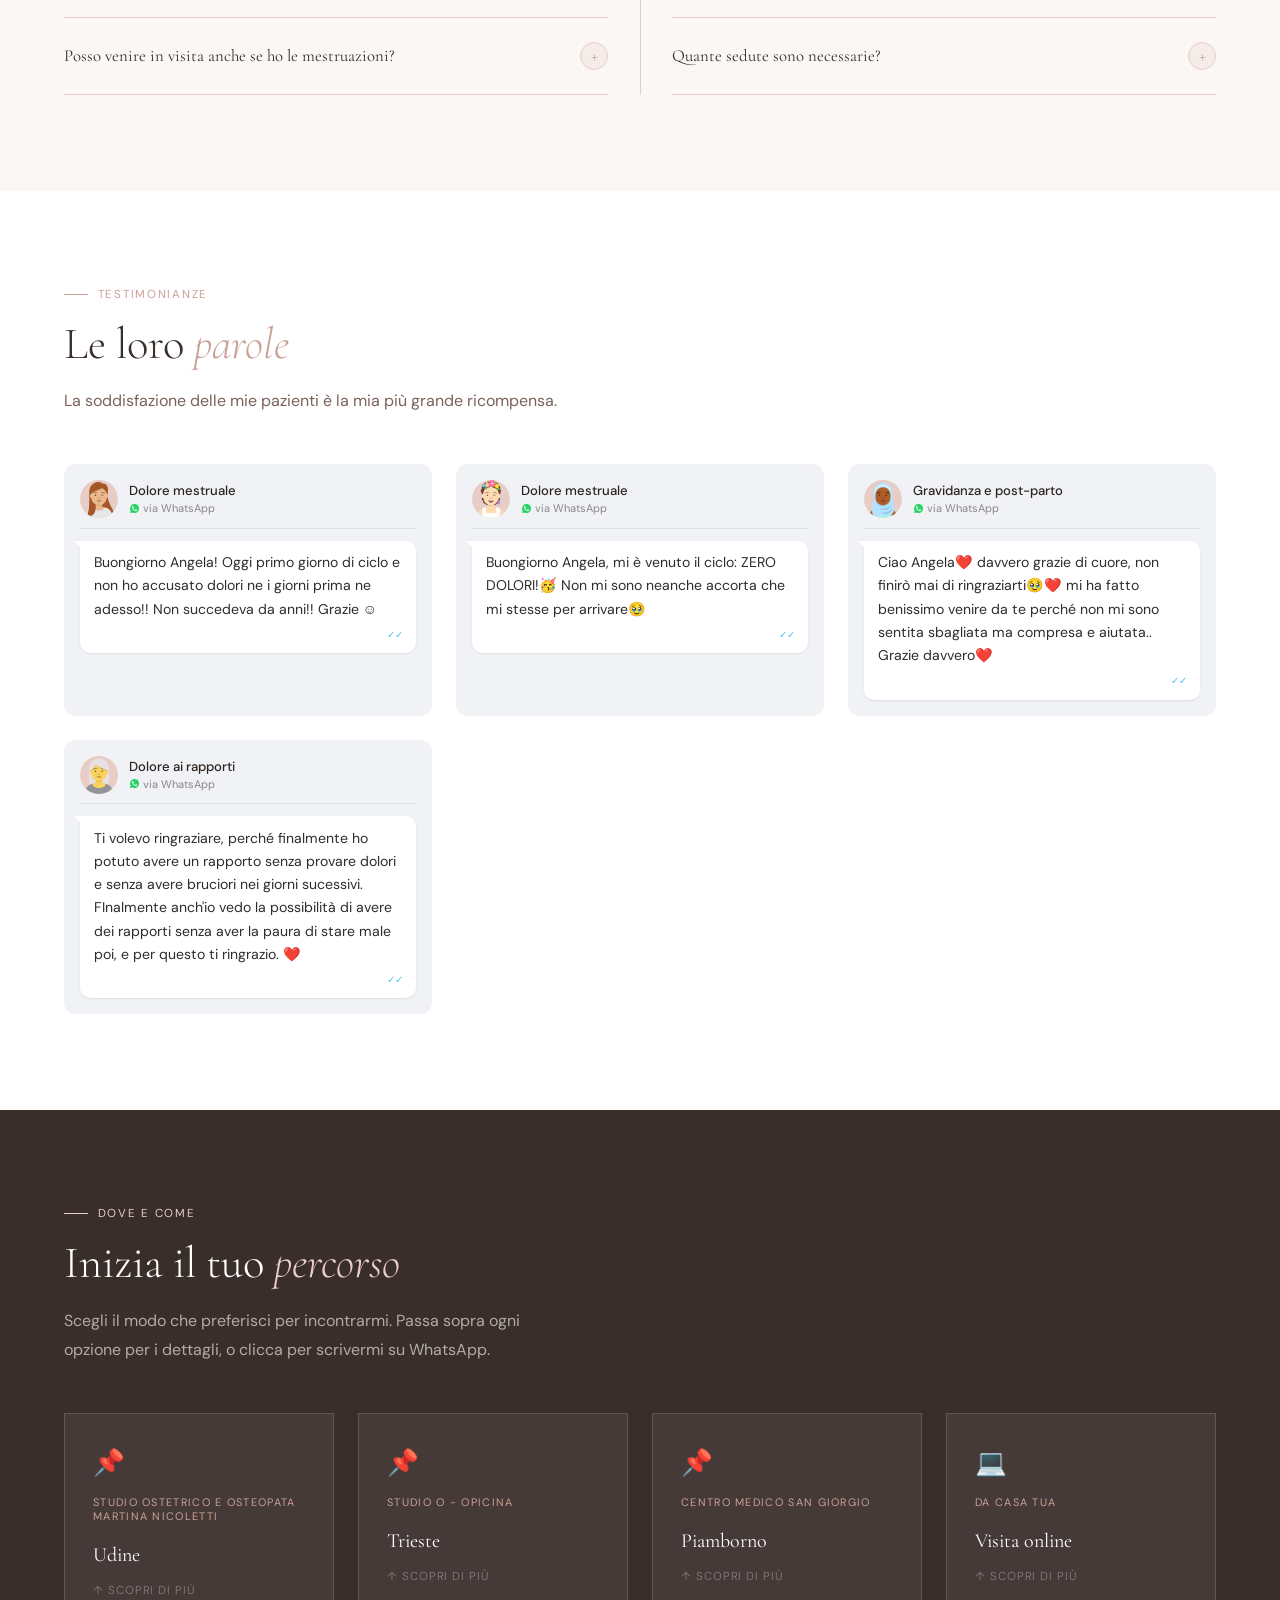
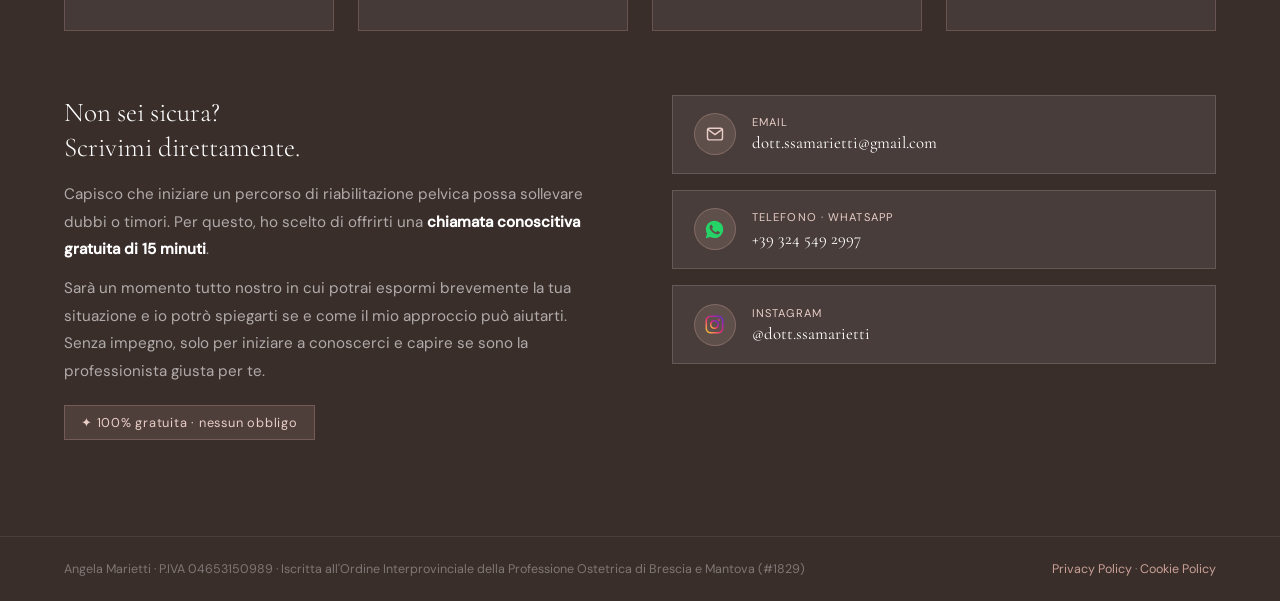
==== commit 4b67ccd8: "policies" ====
--- a/index.html
+++ b/index.html
@@ -17,6 +17,7 @@
 <meta property="og:image:height" content="630">
 <meta name="twitter:card" content="summary_large_image">
 <meta name="twitter:image" content="https://dottssamarietti.com/amo.jpeg">
+<link rel="canonical" id="canonicalLink" href="https://dottssamarietti.com/">
 <link rel="icon" type="image/jpeg" href="amo.jpeg">
 <link rel="apple-touch-icon" href="amo.jpeg">
 <link rel="shortcut icon" type="image/jpeg" href="amo.jpeg">
@@ -683,7 +684,7 @@
 
 <!-- NAV -->
 <nav id="mainNav">
-  <a class="nav-logo" onclick="showPage('home')" href="#">Angela <span>Marietti</span></a>
+  <a class="nav-logo" onclick="showPage('home'); return false;" href="/">Angela <span>Marietti</span></a>
   <button class="hamburger" id="hamburger" aria-label="Menu" onclick="toggleMenu()">
     <span></span><span></span><span></span>
   </button>
@@ -883,7 +884,7 @@
 
   <footer>
     <p>Angela Marietti · P.IVA 04653150989 · Iscritta all'Ordine Interprovinciale della Professione Ostetrica di Brescia e Mantova (#1829)</p>
-    <p><a href="#" onclick="showPage('privacy'); return false;" style="color:var(--rose); text-decoration:none;">Privacy Policy</a> · <a href="#" onclick="showPage('cookie'); return false;" style="color:var(--rose); text-decoration:none;">Cookie Policy</a></p>
+    <p><a href="/privacy-policy" onclick="showPage('privacy'); return false;" style="color:var(--rose); text-decoration:none;">Privacy Policy</a> · <a href="/cookie-policy" onclick="showPage('cookie'); return false;" style="color:var(--rose); text-decoration:none;">Cookie Policy</a></p>
   </footer>
 
 </div>
@@ -929,7 +930,7 @@
   <footer style="background:var(--warm-dark); border-top:1px solid rgba(255,255,255,0.08); padding:1.5rem 4rem; display:flex; align-items:center; justify-content:space-between; flex-wrap:wrap; gap:1rem">
     <div style="display:flex; flex-direction:column; gap:0.3rem;">
       <p style="font-size:0.78rem; color:rgba(255,255,255,0.35)">Angela Marietti · P.IVA 04653150989 · Iscritta all'Ordine Interprovinciale della Professione Ostetrica di Brescia e Mantova (#1829)</p>
-      <p style="font-size:0.78rem; color:rgba(255,255,255,0.35)"><a href="#" onclick="showPage('privacy'); return false;" style="color:var(--rose)">Privacy Policy</a> · <a href="#" onclick="showPage('cookie'); return false;" style="color:var(--rose)">Cookie Policy</a></p>
+      <p style="font-size:0.78rem; color:rgba(255,255,255,0.35)"><a href="/privacy-policy" onclick="showPage('privacy'); return false;" style="color:var(--rose)">Privacy Policy</a> · <a href="/cookie-policy" onclick="showPage('cookie'); return false;" style="color:var(--rose)">Cookie Policy</a></p>
     </div>
     <button onclick="showPage('home')" style="background:none; border:none; color:var(--rose); font-size:0.82rem; cursor:pointer; letter-spacing:0.06em">← Torna alla home</button>
   </footer>
@@ -946,7 +947,7 @@
   <footer style="background:var(--warm-dark); border-top:1px solid rgba(255,255,255,0.08); padding:1.5rem 4rem; display:flex; align-items:center; justify-content:space-between; flex-wrap:wrap; gap:1rem">
     <div style="display:flex; flex-direction:column; gap:0.3rem;">
       <p style="font-size:0.78rem; color:rgba(255,255,255,0.35)">Angela Marietti · P.IVA 04653150989 · Iscritta all'Ordine Interprovinciale della Professione Ostetrica di Brescia e Mantova (#1829)</p>
-      <p style="font-size:0.78rem; color:rgba(255,255,255,0.35)"><a href="#" onclick="showPage('privacy'); return false;" style="color:var(--rose)">Privacy Policy</a> · <a href="#" onclick="showPage('cookie'); return false;" style="color:var(--rose)">Cookie Policy</a></p>
+      <p style="font-size:0.78rem; color:rgba(255,255,255,0.35)"><a href="/privacy-policy" onclick="showPage('privacy'); return false;" style="color:var(--rose)">Privacy Policy</a> · <a href="/cookie-policy" onclick="showPage('cookie'); return false;" style="color:var(--rose)">Cookie Policy</a></p>
     </div>
     <button onclick="showPage('home')" style="background:none; border:none; color:var(--rose); font-size:0.82rem; cursor:pointer; letter-spacing:0.06em">← Torna alla home</button>
   </footer>
@@ -975,7 +976,7 @@
   <footer style="background:var(--warm-dark); border-top:1px solid rgba(255,255,255,0.08); padding:1.5rem 4rem; display:flex; align-items:center; justify-content:space-between; flex-wrap:wrap; gap:1rem">
     <div style="display:flex; flex-direction:column; gap:0.3rem;">
       <p style="font-size:0.78rem; color:rgba(255,255,255,0.35)">Angela Marietti · P.IVA 04653150989 · Iscritta all'Ordine Interprovinciale della Professione Ostetrica di Brescia e Mantova (#1829)</p>
-      <p style="font-size:0.78rem; color:rgba(255,255,255,0.35)"><a href="#" onclick="showPage('privacy'); return false;" style="color:var(--rose)">Privacy Policy</a> · <a href="#" onclick="showPage('cookie'); return false;" style="color:var(--rose)">Cookie Policy</a></p>
+      <p style="font-size:0.78rem; color:rgba(255,255,255,0.35)"><a href="/privacy-policy" onclick="showPage('privacy'); return false;" style="color:var(--rose)">Privacy Policy</a> · <a href="/cookie-policy" onclick="showPage('cookie'); return false;" style="color:var(--rose)">Cookie Policy</a></p>
     </div>
     <button onclick="showPage('home')" style="background:none; border:none; color:var(--rose); font-size:0.82rem; cursor:pointer; letter-spacing:0.06em">← Torna alla home</button>
   </footer>
@@ -1021,7 +1022,7 @@
   <footer style="background:var(--warm-dark); border-top:1px solid rgba(255,255,255,0.08); padding:1.5rem 4rem; display:flex; align-items:center; justify-content:space-between; flex-wrap:wrap; gap:1rem">
     <div style="display:flex; flex-direction:column; gap:0.3rem;">
       <p style="font-size:0.78rem; color:rgba(255,255,255,0.35)">Angela Marietti · P.IVA 04653150989 · Iscritta all'Ordine Interprovinciale della Professione Ostetrica di Brescia e Mantova (#1829)</p>
-      <p style="font-size:0.78rem; color:rgba(255,255,255,0.35)"><a href="#" onclick="showPage('privacy'); return false;" style="color:var(--rose)">Privacy Policy</a> · <a href="#" onclick="showPage('cookie'); return false;" style="color:var(--rose)">Cookie Policy</a></p>
+      <p style="font-size:0.78rem; color:rgba(255,255,255,0.35)"><a href="/privacy-policy" onclick="showPage('privacy'); return false;" style="color:var(--rose)">Privacy Policy</a> · <a href="/cookie-policy" onclick="showPage('cookie'); return false;" style="color:var(--rose)">Cookie Policy</a></p>
     </div>
     <button onclick="showPage('home')" style="background:none; border:none; color:var(--rose); font-size:0.82rem; cursor:pointer; letter-spacing:0.06em">← Torna alla home</button>
   </footer>
@@ -1051,7 +1052,7 @@
         <h2>2. Che tipo di dati vengono trattati</h2>
         <h3>Dati di navigazione</h3>
         <p>Questo sito non utilizza form di contatto, non installa cookie di profilazione e non impiega strumenti di analisi statistica (es. Google Analytics). I font e le immagini utilizzate nel sito sono ospitati direttamente sul server del sito stesso e non vengono richiesti a servizi esterni: la navigazione su queste pagine, di per sé, non comporta l'invio dei dati del visitatore a soggetti terzi.</p>
-        <p>Il fornitore di hosting che ospita il sito potrebbe registrare in autonomia log tecnici di sistema (es. indirizzo IP, data e ora della richiesta) per finalità di sicurezza e corretto funzionamento del server, secondo le proprie policy, indipendentemente da qualunque azione della Titolare.</p>
+        <p>Il sito è ospitato tramite l'infrastruttura di <strong>Cloudflare, Inc.</strong>, che potrebbe registrare in autonomia log tecnici di sistema (es. indirizzo IP, data e ora della richiesta, user agent) per finalità di sicurezza, prevenzione di abusi e corretto funzionamento del servizio, secondo la propria <a href="https://www.cloudflare.com/privacypolicy/" target="_blank" rel="noopener">informativa privacy</a>. Tali trattamenti sono svolti autonomamente da Cloudflare in qualità di fornitore tecnico e possono comportare un trasferimento di dati verso gli Stati Uniti sulla base delle garanzie da essa adottate (es. clausole contrattuali standard), indipendentemente da qualunque azione della Titolare.</p>
         <h3>Dati forniti volontariamente</h3>
         <p>Il sito non raccoglie né conserva alcun dato personale sul proprio server. I pulsanti di contatto (email, WhatsApp) aprono semplicemente l'app di posta o WhatsApp installata sul dispositivo dell'utente, oppure la relativa applicazione web: qualunque messaggio, informazione o dato — inclusi eventuali riferimenti a condizioni di salute che l'utente scelga di condividere per spiegare il motivo del contatto — viene trasmesso direttamente tramite le rispettive piattaforme (Gmail/Google, WhatsApp/Meta) e non transita né viene memorizzato dal sito web.</p>
         <p>Questi dati vengono trattati dalla Titolare, una volta ricevuti, per le finalità descritte al punto successivo.</p>
@@ -1106,7 +1107,7 @@
   <footer style="background:var(--warm-dark); border-top:1px solid rgba(255,255,255,0.08); padding:1.5rem 4rem; display:flex; align-items:center; justify-content:space-between; flex-wrap:wrap; gap:1rem">
     <div style="display:flex; flex-direction:column; gap:0.3rem;">
       <p style="font-size:0.78rem; color:rgba(255,255,255,0.35)">Angela Marietti · P.IVA 04653150989 · Iscritta all'Ordine Interprovinciale della Professione Ostetrica di Brescia e Mantova (#1829)</p>
-      <p style="font-size:0.78rem; color:rgba(255,255,255,0.35)"><a href="#" onclick="showPage('privacy'); return false;" style="color:var(--rose)">Privacy Policy</a> · <a href="#" onclick="showPage('cookie'); return false;" style="color:var(--rose)">Cookie Policy</a></p>
+      <p style="font-size:0.78rem; color:rgba(255,255,255,0.35)"><a href="/privacy-policy" onclick="showPage('privacy'); return false;" style="color:var(--rose)">Privacy Policy</a> · <a href="/cookie-policy" onclick="showPage('cookie'); return false;" style="color:var(--rose)">Cookie Policy</a></p>
     </div>
     <button onclick="showPage('home')" style="background:none; border:none; color:var(--rose); font-size:0.82rem; cursor:pointer; letter-spacing:0.06em">← Torna alla home</button>
   </footer>
@@ -1129,6 +1130,7 @@
         <h2>2. Cookie utilizzati da questo sito</h2>
         <div class="callout"><strong>Questo sito non utilizza alcun cookie di profilazione né cookie di terze parti.</strong> Non sono presenti strumenti di analisi statistica (es. Google Analytics), pixel di tracciamento, né font o contenuti caricati da server esterni: tutti i caratteri tipografici e le immagini del sito sono ospitati localmente.</div>
         <p>Il sito non richiede pertanto alcun consenso ai cookie tramite banner, in quanto non ne installa nessuno oltre agli eventuali cookie tecnici strettamente necessari al funzionamento di base del browser stesso, che secondo la normativa (Provvedimento del Garante Privacy dell'8 maggio 2014 e Linee guida del 10 giugno 2021) non richiedono consenso preventivo.</p>
+        <p>Il sito si avvale dell'infrastruttura di <strong>Cloudflare, Inc.</strong> per l'hosting e la distribuzione dei contenuti. Cloudflare potrebbe installare autonomamente cookie tecnici strettamente necessari per finalità di sicurezza e corretto funzionamento del servizio (es. protezione da abusi, bilanciamento del traffico), secondo la propria <a href="https://www.cloudflare.com/cookie-policy/" target="_blank" rel="noopener">cookie policy</a>. Anche questi cookie, avendo natura tecnica, non richiedono consenso preventivo ai sensi della normativa vigente.</p>
       </div>
 
       <div class="policy-block">
@@ -1162,7 +1164,7 @@
   <footer style="background:var(--warm-dark); border-top:1px solid rgba(255,255,255,0.08); padding:1.5rem 4rem; display:flex; align-items:center; justify-content:space-between; flex-wrap:wrap; gap:1rem">
     <div style="display:flex; flex-direction:column; gap:0.3rem;">
       <p style="font-size:0.78rem; color:rgba(255,255,255,0.35)">Angela Marietti · P.IVA 04653150989 · Iscritta all'Ordine Interprovinciale della Professione Ostetrica di Brescia e Mantova (#1829)</p>
-      <p style="font-size:0.78rem; color:rgba(255,255,255,0.35)"><a href="#" onclick="showPage('privacy'); return false;" style="color:var(--rose)">Privacy Policy</a> · <a href="#" onclick="showPage('cookie'); return false;" style="color:var(--rose)">Cookie Policy</a></p>
+      <p style="font-size:0.78rem; color:rgba(255,255,255,0.35)"><a href="/privacy-policy" onclick="showPage('privacy'); return false;" style="color:var(--rose)">Privacy Policy</a> · <a href="/cookie-policy" onclick="showPage('cookie'); return false;" style="color:var(--rose)">Cookie Policy</a></p>
     </div>
     <button onclick="showPage('home')" style="background:none; border:none; color:var(--rose); font-size:0.82rem; cursor:pointer; letter-spacing:0.06em">← Torna alla home</button>
   </footer>
@@ -1300,10 +1302,92 @@
   document.body.style.overflow = menuOpen ? 'hidden' : '';
 }
 
-function showPage(pageId) {
+/* ─── ROUTING ────────────────────────────────────────── */
+const SITE_ORIGIN = 'https://dottssamarietti.com';
+
+// Maps a pageId to its real, indexable URL path
+const pageRoutes = {
+  'home':            '/',
+  'chi-sono':        '/chi-sono',
+  'servizi':         '/servizi',
+  'risorse':         '/risorse',
+  'privacy':         '/privacy-policy',
+  'cookie':          '/cookie-policy'
+};
+
+// Per-page title/description so Google (and social shares) see unique metadata per URL
+const pageMeta = {
+  'home':     { title: 'Angela Marietti - Ostetrica, Riabilitazione del Pavimento Pelvico', description: 'Angela Marietti, ostetrica specializzata in riabilitazione del pavimento pelvico. Trattamento di dolore pelvico, vulvodinia, vaginismo, incontinenza, post-partum e menopausa. Visite a Udine, Trieste, Piamborno e online.' },
+  'chi-sono': { title: 'Chi sono - Angela Marietti, Ostetrica', description: 'Scopri il percorso professionale di Angela Marietti, ostetrica specializzata in riabilitazione del pavimento pelvico a Udine, Trieste e Piamborno.' },
+  'servizi':  { title: 'Servizi e Soluzioni - Angela Marietti, Ostetrica', description: 'Percorsi personalizzati per dolore pelvico, vulvodinia, vaginismo, endometriosi, post-partum, menopausa e prevenzione sportiva.' },
+  'risorse':  { title: 'Risorse gratuite - Angela Marietti, Ostetrica', description: 'Risorse e materiali gratuiti sulla salute del pavimento pelvico a cura di Angela Marietti.' },
+  'privacy':  { title: 'Privacy Policy - Angela Marietti', description: 'Informativa sulla privacy del sito di Angela Marietti, ostetrica, ai sensi del GDPR (Regolamento UE 2016/679).' },
+  'cookie':   { title: 'Cookie Policy - Angela Marietti', description: 'Informativa sui cookie utilizzati dal sito di Angela Marietti, ostetrica.' }
+};
+
+// Reverse lookup: URL path -> pageId
+function pathToPageId(path) {
+  const clean = path.replace(/\/+$/, '') || '/';
+  for (const [id, route] of Object.entries(pageRoutes)) {
+    if (route === clean) return id;
+  }
+  return null;
+}
+
+function updateMetaForPage(pageId) {
+  const meta = pageMeta[pageId];
+  if (!meta) return;
+  document.title = meta.title;
+  const descTag = document.querySelector('meta[name="description"]');
+  if (descTag) descTag.setAttribute('content', meta.description);
+  const ogTitle = document.querySelector('meta[property="og:title"]');
+  if (ogTitle) ogTitle.setAttribute('content', meta.title);
+  const ogDesc = document.querySelector('meta[property="og:description"]');
+  if (ogDesc) ogDesc.setAttribute('content', meta.description);
+  const canonical = document.getElementById('canonicalLink');
+  if (canonical) canonical.setAttribute('href', SITE_ORIGIN + pageRoutes[pageId]);
+}
+
+function showPage(pageId, options = {}) {
+  const { pushState = true, serviceSlug = null } = options;
   document.querySelectorAll('.page').forEach(p => p.classList.remove('active'));
   const page = document.getElementById('page-' + pageId);
   if (page) { page.classList.add('active'); window.scrollTo({ top:0, behavior:'smooth' }); }
+
+  if (pageId === 'service-detail') {
+    // Service detail pages get their own URL: /servizi/{slug}
+    if (pushState && serviceSlug) {
+      history.pushState({ pageId, serviceSlug }, '', SITE_ORIGIN + '/servizi/' + serviceSlug);
+    }
+    return;
+  }
+
+  updateMetaForPage(pageId);
+
+  if (pushState) {
+    const path = pageRoutes[pageId] || '/';
+    history.pushState({ pageId }, '', SITE_ORIGIN + path);
+  }
+}
+
+// Handle browser back/forward buttons
+window.addEventListener('popstate', (e) => {
+  resolveRoute(window.location.pathname, false);
+});
+
+// Resolve a URL path to the right page (used on load and on popstate)
+function resolveRoute(path, pushState) {
+  const clean = path.replace(/\/+$/, '') || '/';
+  const serviceMatch = clean.match(/^\/servizi\/([a-z0-9-]+)$/);
+  if (serviceMatch) {
+    const s = services.find(x => x.id === serviceMatch[1]);
+    if (s) {
+      showServiceDetail(s.id, 'servizi', { pushState: false });
+      return;
+    }
+  }
+  const pageId = pathToPageId(clean) || 'home';
+  showPage(pageId, { pushState });
 }
 
 function goHomeSection(selector) {
@@ -1322,7 +1406,8 @@
 
 function openRisorse() { showPage('risorse'); }
 
-function showServiceDetail(serviceId, fromPage) {
+function showServiceDetail(serviceId, fromPage, options = {}) {
+  const { pushState = true } = options;
   const s = services.find(x => x.id === serviceId);
   if (!s) return;
   document.getElementById('backToServizi').onclick = () => showPage(fromPage === 'home' ? 'home' : 'servizi');
@@ -1336,7 +1421,20 @@
     <h3>Come posso aiutarti</h3>
     <p>${s.help}</p>
   `;
-  showPage('service-detail');
+  showPage('service-detail', { pushState, serviceSlug: s.id });
+
+  // Unique meta tags per service page for SEO
+  const title = `${s.title} - Angela Marietti, Ostetrica`;
+  const description = s.short;
+  document.title = title;
+  const descTag = document.querySelector('meta[name="description"]');
+  if (descTag) descTag.setAttribute('content', description);
+  const ogTitle = document.querySelector('meta[property="og:title"]');
+  if (ogTitle) ogTitle.setAttribute('content', title);
+  const ogDesc = document.querySelector('meta[property="og:description"]');
+  if (ogDesc) ogDesc.setAttribute('content', description);
+  const canonical = document.getElementById('canonicalLink');
+  if (canonical) canonical.setAttribute('href', SITE_ORIGIN + '/servizi/' + s.id);
 }
 
 window.addEventListener('scroll', () => {
@@ -1348,6 +1446,7 @@
 renderServices('serviziPageGrid', 'servizi');
 renderFAQ();
 renderReviews();
+resolveRoute(window.location.pathname, false);
 </script>
 </body>
 </html>
